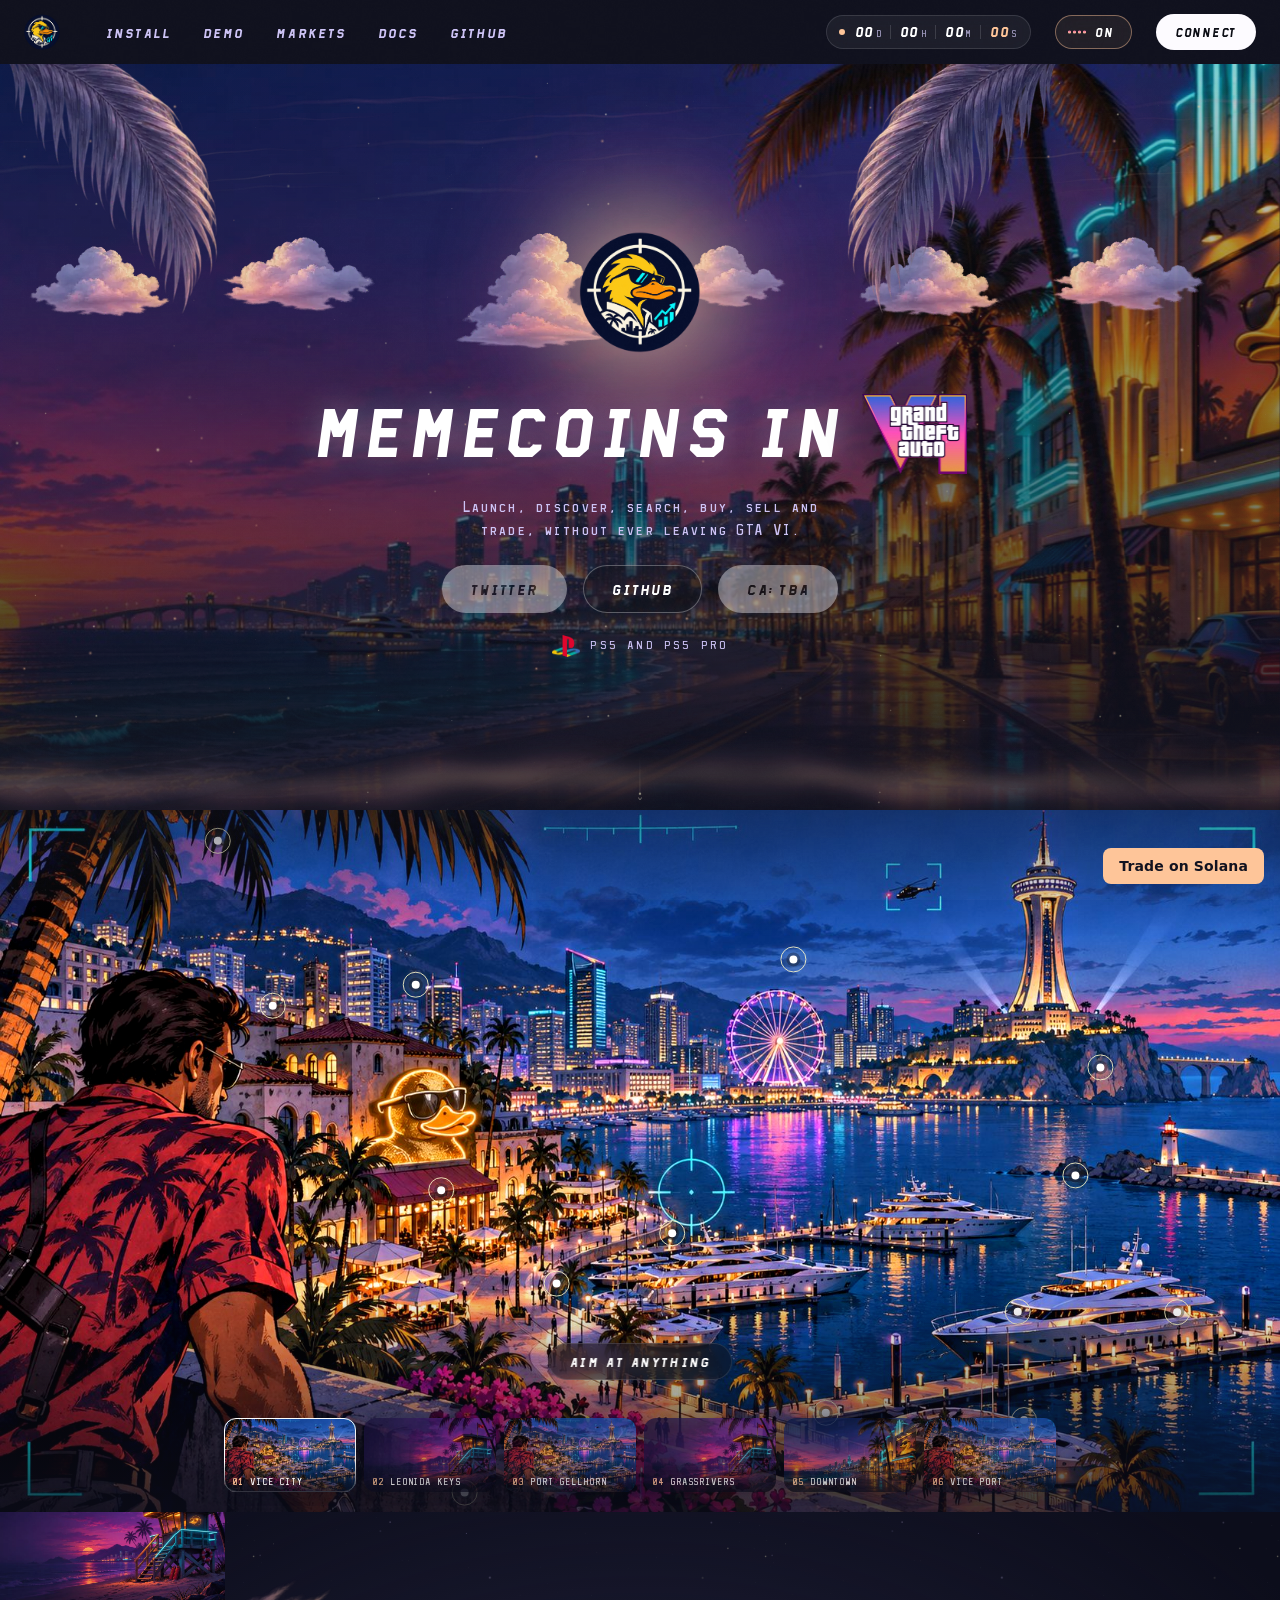
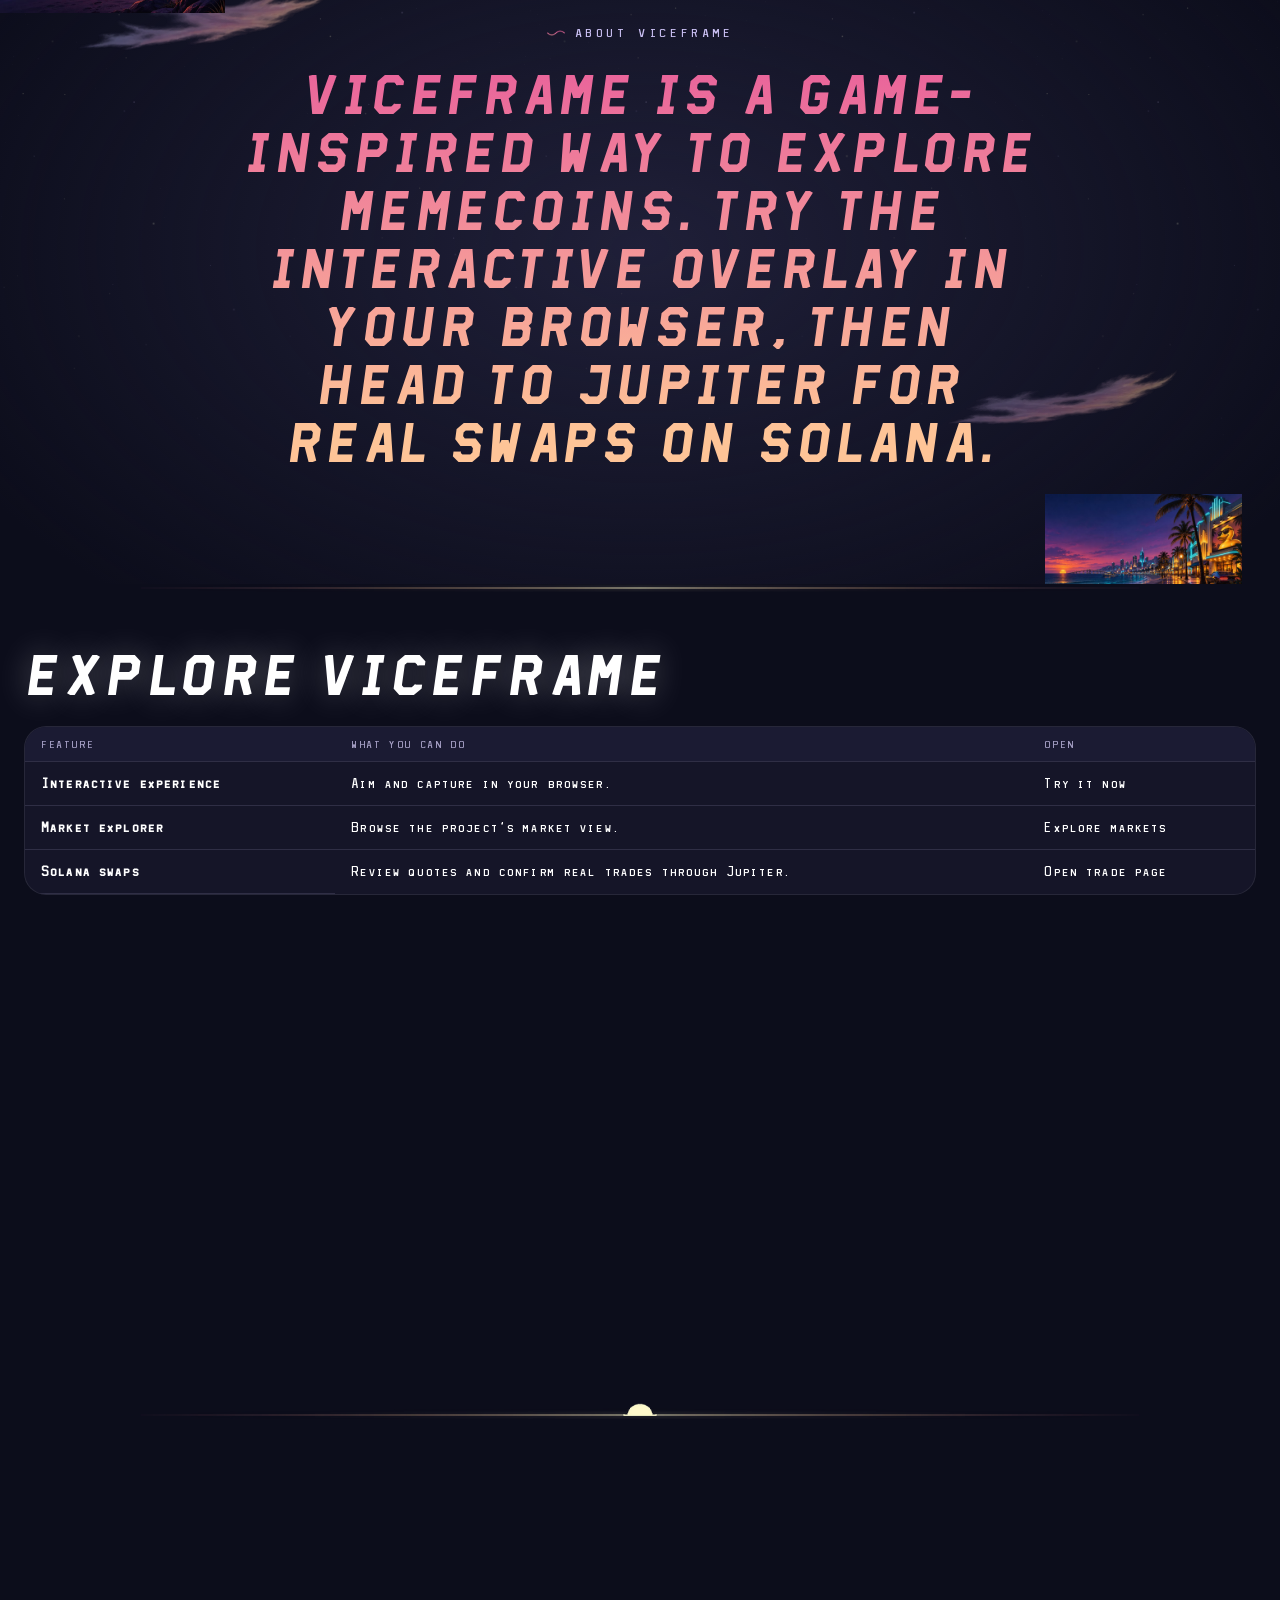
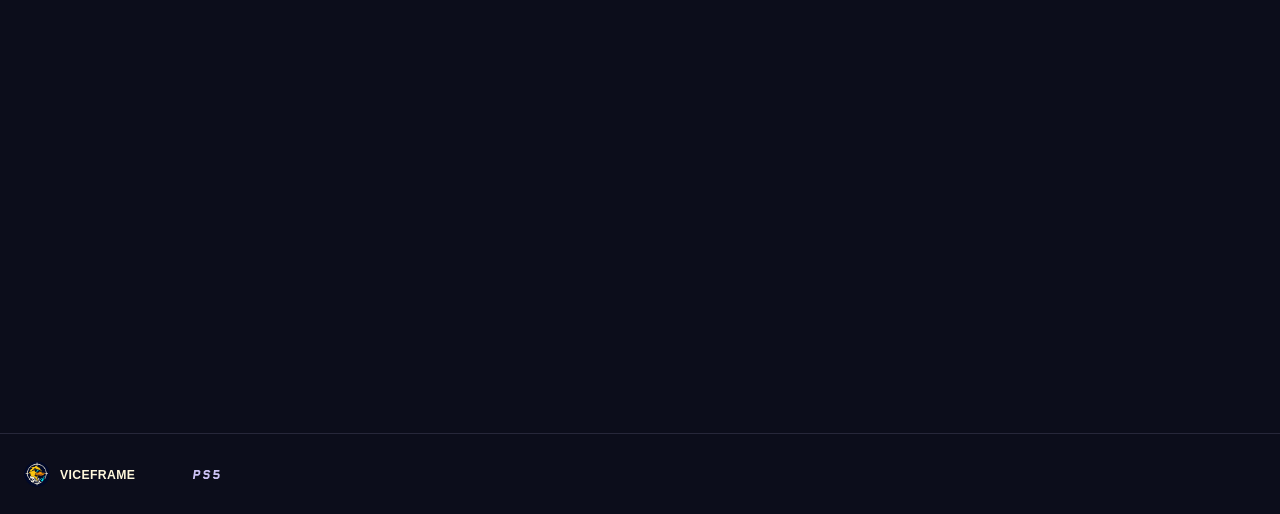
==== index.html @ cc661728 "Rename homepage feature to interactive experience" ====
<!DOCTYPE html><!--JYeI1JQPAxYSqyUXKPtal--><html lang="en"><head><meta charSet="utf-8"/><meta name="viewport" content="width=device-width, initial-scale=1"/><link rel="preload" as="image" href="./viceframe-logo.png"/><link rel="preload" as="image" imageSrcSet="./viceframe-art/avenue-960.jpg 960w, ./viceframe-art/avenue-1440.jpg 1440w, ./viceframe-art/avenue-1672.jpg 1672w" imageSizes="100vw" fetchPriority="high"/><link rel="preload" as="image" href="./viceframe-logo.png?v=2"/><link rel="preload" as="image" href="./assets/brand/gta-vi.webp"/><link rel="stylesheet" href="./_next/static/css/b32a3bf738845cd7.css?v=assets5" data-precedence="next"/><link rel="stylesheet" href="./_next/static/css/f9a9773fed847f67.css?v=assets5" data-precedence="next"/><link rel="stylesheet" href="./_next/static/css/81d1fb21fdbe2b61.css?v=assets5" data-precedence="next"/><link rel="stylesheet" href="./_next/static/css/fc2126a814834566.css?v=assets5" data-precedence="next"/><link rel="preload" as="script" fetchPriority="low" href="./_next/static/chunks/webpack-08140e8320abeac0.js"/><script src="./_next/static/chunks/4bd1b696-409494caf8c83275.js" async=""></script><script src="./_next/static/chunks/255-0e1a61bb32380720.js" async=""></script><script src="./_next/static/chunks/main-app-f810cc9959894cd9.js" async=""></script><script src="./_next/static/chunks/239-ac729ad96040ad45.js" async=""></script><script src="./_next/static/chunks/176-25a1a5572a64546d.js" async=""></script><script src="./_next/static/chunks/344-5094b537470de176.js?v=viceframe-2" async=""></script><script src="./_next/static/chunks/908-8067cca6b13584b6.js" async=""></script><script src="./_next/static/chunks/app/page-d785309f84cf7e8a.js?v=viceframe-2" async=""></script><script src="./_next/static/chunks/app/layout-2463464e4d15f149.js?v=viceframe-2" async=""></script><link rel="preload" href="./fonts/nasduck-display.woff2" as="font" type="font/woff2" crossorigin="anonymous"/><link rel="preload" href="./fonts/nasduck-mono.woff2" as="font" type="font/woff2" crossorigin="anonymous"/><meta name="theme-color" content="#0C0D1B"/><title>VICEFRAME. Memecoins in GTA VI</title><meta name="description" content="Launch, discover, search, buy, sell and trade memecoins without ever leaving GTA VI."/><meta name="application-name" content="VICEFRAME"/><link rel="manifest" href="./manifest.webmanifest"/><meta name="keywords" content="VICEFRAME,memecoins,GTA VI,Solana,PS5,Leonida,Vice City,overlay"/><meta name="robots" content="index, follow"/><link rel="canonical" href="/gta/"/><meta name="format-detection" content="telephone=no, address=no, email=no"/><meta property="og:title" content="VICEFRAME. Memecoins in GTA VI"/><meta property="og:description" content="Launch, discover, search, buy, sell and trade memecoins without ever leaving GTA VI."/><meta property="og:url" content="https://nasduck.org/"/><meta property="og:site_name" content="VICEFRAME"/><meta property="og:locale" content="en_US"/><meta property="og:image" content="https://ghostxrun.github.io/gta/viceframe-logo.png"/><meta property="og:image:width" content="1200"/><meta property="og:image:height" content="600"/><meta property="og:image:type" content="image/jpeg"/><meta property="og:image:alt" content="VICEFRAME. Memecoins in GTA 6: the duck mark and the wordmark over a city skyline across the bay at sunset"/><meta property="og:type" content="website"/><meta name="twitter:card" content="summary_large_image"/><meta name="twitter:title" content="VICEFRAME. Memecoins in GTA VI"/><meta name="twitter:description" content="Launch, discover, search, buy, sell and trade memecoins without ever leaving GTA VI."/><meta name="twitter:image" content="https://ghostxrun.github.io/gta/viceframe-logo.png"/><meta name="twitter:image:width" content="1200"/><meta name="twitter:image:height" content="600"/><meta name="twitter:image:type" content="image/jpeg"/><meta name="twitter:image:alt" content="VICEFRAME. Memecoins in GTA 6: the duck mark and the wordmark over a city skyline across the bay at sunset"/><link rel="icon" href="./viceframe-logo.png" type="image/x-icon" sizes="16x16"/><link rel="icon" href="./viceframe-logo.png" sizes="any"/><link rel="icon" href="./viceframe-logo.png" type="image/png" sizes="96x96"/><link rel="apple-touch-icon" href="./viceframe-logo.png"/><noscript><style>[data-loader]{display:none!important}</style></noscript><script src="./_next/static/chunks/polyfills-42372ed130431b0a.js" noModule=""></script><style>
.page_doors__gph58 .page_door__5nI08[data-tone="plum"] .page_doorArt__omURe{background-image:url("./viceframe-art/card-install.jpg");background-size:cover;background-position:center}
.page_doors__gph58 .page_door__5nI08[data-tone="navy"] .page_doorArt__omURe{background-image:url("./viceframe-art/card-overlay.jpg");background-size:cover;background-position:center}
.page_doors__gph58 .page_door__5nI08[data-tone="forest"] .page_doorArt__omURe{background-image:url("./viceframe-art/card-markets.jpg");background-size:cover;background-position:center}
.page_doors__gph58 .page_door__5nI08[data-tone="indigo"] .page_doorArt__omURe{background-image:url("./viceframe-art/card-docs.jpg");background-size:cover;background-position:center}
</style></head><body><div hidden=""><!--$--><!--/$--></div><div class="Loader_page__dsdg_"><a class="skip" href="index.html#main">Skip to content</a><header class="Header_root__NyHdN" data-open="false"><div class="container Header_inner__DLT3k"><a class="Header_logo____uDV" aria-label="VICEFRAME home" href="/gta/"><img alt="VICEFRAME" width="28" height="28" decoding="async" data-nimg="1" class="screen-mark" style="color:transparent" src="./viceframe-logo.png"/><span class="print-logo" aria-hidden="true"></span></a><span class="Countdown_root__Cqxu_ Countdown_chip__43_if Header_countdown__xpw0k" role="timer" aria-label="Time until 19 November 2026"><i class="Countdown_dot__lU3tY" aria-hidden="true"></i><span class="Countdown_unit__dpjVp"><b>00</b><i>d</i></span><span class="Countdown_unit__dpjVp"><b>00</b><i>h</i></span><span class="Countdown_unit__dpjVp"><b>00</b><i>m</i></span><span class="Countdown_unit__dpjVp"><b>00</b><i>s</i></span></span><button class="Header_menu__0AeTE" type="button" aria-expanded="false" aria-controls="header-panel">Menu</button><div class="Header_panel__W46Qb" id="header-panel"><nav class="Header_nav__tNWGY" aria-label="Primary"><a href="/gta/install/">Install</a><a href="/gta/demo/">Demo</a><a href="/gta/markets/">Markets</a><a href="/gta/docs/">Docs</a><a href="https://github.com/GHOSTXrun/gta" target="_blank" rel="noopener noreferrer">GitHub</a></nav><div class="Header_sound__80nA8"><button class="SoundToggle_root__4PpGr" type="button" aria-pressed="true" aria-label="Sound"><span class="SoundToggle_bars__EtgU1" aria-hidden="true"><i></i><i></i><i></i><i></i></span><span class="SoundToggle_label__hBJUl" aria-hidden="true">On</span></button></div><button class="Button_btn__WOgGk Button_primary__zsboU Button_sm__yrR9P Header_connect__j0zs7" type="button" data-magnetic="true">Connect</button></div></div></header><main id="main"><section class="page_hero__7KFOs" aria-labelledby="hero-title" data-scene="hero"><div class="Frame_root__4oRAW Frame_hero__YTkX6" aria-hidden="true"><img class="Frame_img__C3UeQ Frame_deep__Mmp5Y" data-depth="0.08" data-depth-host="parent" src="./viceframe-art/avenue-1672.jpg" srcSet="./viceframe-art/avenue-960.jpg 960w, ./viceframe-art/avenue-1440.jpg 1440w, ./viceframe-art/avenue-1672.jpg 1672w" sizes="100vw" width="2560" height="1440" alt="" loading="eager" fetchPriority="high" decoding="async" style="object-position:50% 60%"/><div class="Frame_wash__CItgz"></div><div class="Frame_veil__tHzac"></div></div><canvas class="HeroGL_canvas__3VpV6" aria-hidden="true"></canvas><div class="Atmos_sky__tWo7i" aria-hidden="true" data-deco="true"><i class="Atmos_strip__eyE6i Atmos_cirrus__AWqtI"></i><i class="Atmos_strip__eyE6i Atmos_cloudsFar__77_UT"></i><i class="Atmos_strip__eyE6i Atmos_cloudsNear__hU2fl"></i><span class="Atmos_bird__pVUCs" style="top:24%;--s:0.34;--d:46s;--w:-8s"><i></i></span><span class="Atmos_bird__pVUCs" style="top:19%;--s:0.24;--d:58s;--w:-31s"><i></i></span><span class="Atmos_bird__pVUCs" style="top:31%;--s:0.28;--d:52s;--w:-44s"><i></i></span><i class="Atmos_rise__zhHNm Atmos_dust__ty_38"></i><i class="Atmos_frond__FMoH6 Atmos_frondLeft__vp9_4"></i><i class="Atmos_frond__FMoH6 Atmos_frondRight__kkfcy"></i><i class="Atmos_strip__eyE6i Atmos_haze__lwQOi"></i></div><div class="container page_heroIn__4OIAo" data-scene-fade="true"><div class="ChromeMark_root__nffLW"><span class="ChromeMark_bloom__7bkau" aria-hidden="true" data-deco="true"></span><button class="ChromeMark_duck__gl7tj" type="button" aria-label="VICEFRAME" data-tilt="true" data-deco="true"></button><span class="ChromeMark_glint___y1Ss ChromeMark_glintA__ysmY1" aria-hidden="true"></span><span class="ChromeMark_glint___y1Ss ChromeMark_glintB__JXPHi" aria-hidden="true"></span></div><div class="page_sloganRow__qapWF"><h1 id="hero-title" class="page_slogan__FJXO_">Memecoins in <span class="sr-only">GTA VI</span></h1><img alt="" width="421" height="320" decoding="async" data-nimg="1" class="page_game__KJlRi" style="color:transparent" src="./assets/brand/gta-vi.webp"/></div><p class="page_lede__m7AMO">Launch, discover, search, buy, sell and trade, without ever leaving GTA VI.</p><div class="page_cta__i2v5_"><button type="button" class="Button_btn__WOgGk Button_primary__zsboU" disabled title="Twitter link to be announced">Twitter</button><a class="Button_btn__WOgGk Button_ghost__eb_iL Button_onArt__KnK2L" href="https://github.com/GHOSTXrun/gta" target="_blank" rel="noopener noreferrer" data-magnetic="true">GitHub</a><button type="button" class="Button_btn__WOgGk Button_primary__zsboU" disabled>CA: TBA</button></div><p class="page_platform__FGL_C"><img alt="PlayStation" loading="lazy" width="126" height="96" decoding="async" data-nimg="1" style="color:transparent" src="./assets/brand/playstation.webp"/><span>PS5 and PS5 Pro</span></p></div><span class="page_cue__RYlJz" aria-hidden="true"></span></section><div class="page_demo__WQzBe" data-clip="true"><section class="DemoStage_stage__ioQdy" data-variant="block" data-phase="idle" data-own-cursor="true" aria-label="The overlay. Aim at a target and press Enter to capture it."><div class="DemoStage_pan__w5vRd"><div class="DemoStage_world__a9wUd" style="--ar:1.7777777777777777"><img class="DemoStage_still__wdJkG" src="./viceframe-art/game-10-bayfront-1672.jpg" srcSet="./viceframe-art/game-10-bayfront-960.jpg 960w, ./viceframe-art/game-10-bayfront-1440.jpg 1440w, ./viceframe-art/game-10-bayfront-1672.jpg 1672w" sizes="(max-width: 767px) 130vw, 120vw" width="3840" height="2160" alt="A lit tower over the bay at sunset: a helicopter in the clouds, a ferris wheel, a marina, yachts on the water" loading="lazy" fetchPriority="auto" decoding="async" draggable="false"/><button type="button" data-spot="heli" class="DemoStage_spot__EWwKN  " style="left:62%;top:22%;width:9%" aria-label="Helicopter. Capture"></button><button type="button" data-spot="crown" class="DemoStage_spot__EWwKN  " style="left:17%;top:5.5%;width:8%" aria-label="Tower crown. Capture"></button><button type="button" data-spot="orb" class="DemoStage_spot__EWwKN  " style="left:21.3%;top:28.5%;width:5.2%" aria-label="Rooftop orb. Capture"></button><button type="button" data-spot="pad" class="DemoStage_spot__EWwKN  " style="left:32.5%;top:25.5%;width:5.2%" aria-label="Helipad. Capture"></button><button type="button" data-spot="window" class="DemoStage_spot__EWwKN  " style="left:34.5%;top:54%;width:7%" aria-label="Lit windows. Capture"></button><button type="button" data-spot="wheel" class="DemoStage_spot__EWwKN  " style="left:52.5%;top:60%;width:7%" aria-label="Ferris wheel. Capture"></button><button type="button" data-spot="marina" class="DemoStage_spot__EWwKN  " style="left:43.5%;top:67%;width:6%" aria-label="Marina. Capture"></button><button type="button" data-spot="skyline" class="DemoStage_spot__EWwKN  " style="left:84%;top:52%;width:9%" aria-label="Skyline. Capture"></button><button type="button" data-spot="sunset" class="DemoStage_spot__EWwKN  " style="left:86%;top:37%;width:9%" aria-label="Sunset. Capture"></button><button type="button" data-spot="boat" class="DemoStage_spot__EWwKN  " style="left:79.5%;top:71%;width:5.2%" aria-label="Speedboat. Capture"></button><button type="button" data-spot="yacht" class="DemoStage_spot__EWwKN  " style="left:92%;top:71%;width:5.6%" aria-label="Yacht. Capture"></button><button type="button" data-spot="stage" class="DemoStage_spot__EWwKN  " style="left:64.5%;top:85%;width:8%" aria-label="Amphitheatre. Capture"></button><button type="button" data-spot="vent" class="DemoStage_spot__EWwKN  " style="left:80%;top:86%;width:6.4%" aria-label="Rooftop vent. Capture"></button><button type="button" data-spot="sign" class="DemoStage_spot__EWwKN  " style="left:36.3%;top:96%;width:6%" aria-label="Tower sign. Capture"></button><div class="DemoStage_reticle__Rau3o" aria-hidden="true"></div></div></div><div class="DemoStage_hud__L6fwo"><p class="DemoStage_tag__vUn0Y"><b>Scene detected</b><span>Vice City</span></p><p class="DemoStage_hint__lWsbn">Aim at anything</p><p class="sr-only" role="status" aria-live="polite"></p><div class="DemoStage_strip__lpz4_"><div class="StillStrip_root__yRwB3" data-dragging="false" data-start="true" data-end="false" role="group" aria-label="Choose a still"><button class="StillStrip_arrow__RNacA StillStrip_prev__V2CIT" type="button" aria-label="Earlier stills" disabled=""></button><div class="StillStrip_track__gncGa" data-lenis-prevent="true"><button type="button" class="StillStrip_tile__aDXQG" data-still="bayfront" aria-pressed="true" aria-label="Vice City"><img alt="" draggable="false" loading="lazy" width="132" height="74" decoding="async" data-nimg="1" style="color:transparent" src="./viceframe-art/game-10-bayfront-420.jpg"/><span class="StillStrip_caption__ynbCU" aria-hidden="true"><i>01</i>Vice City</span></button><button type="button" class="StillStrip_tile__aDXQG" data-still="keys" aria-pressed="false" aria-label="Leonida Keys"><img alt="" draggable="false" loading="lazy" width="132" height="74" decoding="async" data-nimg="1" style="color:transparent" src="./viceframe-art/shore-420.jpg"/><span class="StillStrip_caption__ynbCU" aria-hidden="true"><i>02</i>Leonida Keys</span></button><button type="button" class="StillStrip_tile__aDXQG" data-still="port" aria-pressed="false" aria-label="Port Gellhorn"><img alt="" draggable="false" loading="lazy" width="132" height="74" decoding="async" data-nimg="1" style="color:transparent" src="./viceframe-art/game-10-bayfront-420.jpg"/><span class="StillStrip_caption__ynbCU" aria-hidden="true"><i>03</i>Port Gellhorn</span></button><button type="button" class="StillStrip_tile__aDXQG" data-still="swamp" aria-pressed="false" aria-label="Grassrivers"><img alt="" draggable="false" loading="lazy" width="132" height="74" decoding="async" data-nimg="1" style="color:transparent" src="./viceframe-art/shore-420.jpg"/><span class="StillStrip_caption__ynbCU" aria-hidden="true"><i>04</i>Grassrivers</span></button><button type="button" class="StillStrip_tile__aDXQG" data-still="downtown" aria-pressed="false" aria-label="Downtown"><img alt="" draggable="false" loading="lazy" width="132" height="74" decoding="async" data-nimg="1" style="color:transparent" src="./viceframe-art/avenue-420.jpg"/><span class="StillStrip_caption__ynbCU" aria-hidden="true"><i>05</i>Downtown</span></button><button type="button" class="StillStrip_tile__aDXQG" data-still="harbor" aria-pressed="false" aria-label="Vice Port"><img alt="" draggable="false" loading="lazy" width="132" height="74" decoding="async" data-nimg="1" style="color:transparent" src="./viceframe-art/game-10-bayfront-420.jpg"/><span class="StillStrip_caption__ynbCU" aria-hidden="true"><i>06</i>Vice Port</span></button></div><button class="StillStrip_arrow__RNacA undefined" type="button" aria-label="More stills"></button></div></div><div class="DemoStage_dock__DLdbN"></div></div></section></div><section class="below-fold page_story__mYY4J" aria-labelledby="story-title"><div class="Atmos_sky__tWo7i" aria-hidden="true" data-deco="true"><i class="Atmos_stars__hzMT_"></i><i class="Atmos_stars__hzMT_ Atmos_starsTwinkle__F17M_"></i><i class="Atmos_float__F66KZ Atmos_wispA__4p6WL"></i><i class="Atmos_float__F66KZ Atmos_wispB__GCJm0"></i><i class="Atmos_wind__XRMKS" style="top:22%;width:38%;--img:url(https://nasduck.org/&quot;./assets/v2/fx/cirrus.webp&quot;);--d:11s;--w:0s"></i><i class="Atmos_wind__XRMKS" style="top:58%;width:44%;--img:url(https://nasduck.org/&quot;./assets/v2/fx/cirrus.webp&quot;);--d:14s;--w:5s"></i><i class="Atmos_wind__XRMKS" style="top:80%;width:34%;--img:url(https://nasduck.org/&quot;./assets/v2/fx/cirrus.webp&quot;);--d:12s;--w:9s"></i><i class="Atmos_artLeft__99eQd" data-depth="0.06"></i><i class="Atmos_artRight__I95rI" data-depth="0.04"></i><i class="Atmos_firefly__xMwz4" style="left:18%;top:70%;--img:url(https://nasduck.org/&quot;./assets/v2/fx/glint-4.webp&quot;);--d:13s;--w:0s"></i><i class="Atmos_firefly__xMwz4" style="left:76%;top:30%;--img:url(https://nasduck.org/&quot;./assets/v2/fx/glint-4.webp&quot;);--d:17s;--w:-6s"></i><i class="Atmos_firefly__xMwz4" style="left:62%;top:82%;--img:url(https://nasduck.org/&quot;./assets/v2/fx/glint-4.webp&quot;);--d:15s;--w:-3s"></i><i class="Atmos_firefly__xMwz4" style="left:30%;top:24%;--img:url(https://nasduck.org/&quot;./assets/v2/fx/glint-4.webp&quot;);--d:19s;--w:-11s"></i></div><div class="container page_storyIn__LsdNe"><h2 id="story-title" data-plain="true" class="mark mark-wave page_storyHead__zUNdK">About VICEFRAME</h2><p class="sunset-text page_storyText__wiGyI" data-story="true">VICEFRAME is a game-inspired way to explore memecoins. Try the interactive overlay in your browser, then head to Jupiter for real swaps on Solana.</p></div></section><div class="Atmos_rule__FqNo1" aria-hidden="true"><img src="./assets/v2/fx/rule-1.webp" width="1400" height="11" alt="" loading="lazy" decoding="async" data-rule="true"/></div><section class="below-fold page_block__7IW92" aria-labelledby="markets-title"><div class="container"><div class="page_blockHead__B8aES"><h2 id="markets-title">Explore VICEFRAME</h2></div><div class="Market_wrap__1rHYG gfx-panel-scroll"><table class="Market_table__bTs51"><thead><tr><th scope="col" class="Market_l__QLRhl">Feature</th><th scope="col" class="Market_l__QLRhl">What you can do</th><th scope="col" class="Market_l__QLRhl">Open</th></tr></thead><tbody><tr><th scope="row" class="Market_l__QLRhl">Interactive experience</th><td class="Market_l__QLRhl">Aim and capture in your browser.</td><td class="Market_l__QLRhl"><a href="./demo/">Try it now</a></td></tr><tr><th scope="row" class="Market_l__QLRhl">Market explorer</th><td class="Market_l__QLRhl">Browse the project’s market view.</td><td class="Market_l__QLRhl"><a href="./markets/">Explore markets</a></td></tr><tr><th scope="row" class="Market_l__QLRhl">Solana swaps</th><td class="Market_l__QLRhl">Review quotes and confirm real trades through Jupiter.</td><td class="Market_l__QLRhl"><a href="./trade/">Open trade page</a></td></tr></tbody></table></div></div></section><section class="below-fold page_block__7IW92 page_doorsBlock__t_PMi" aria-label="Explore"><i class="Atmos_bokeh__q8uvh" aria-hidden="true" data-deco="true"></i><ul class="container page_doors__gph58"><li data-rise="true"><a class="page_door__5nI08" data-tone="plum" href="install/index.html"><span class="page_doorArt__omURe" aria-hidden="true"></span><span class="page_doorLabel__nvb2E">Install</span><span class="page_doorTitle__ngwDH">On your PS5</span><span class="page_doorLine__ZKWLl">Straight from the console you already own.</span><span class="page_doorCta__Sfmvs">Get it<!-- --> <span class="Icon_icon__JamjP" style="--i:url(assets/ui/10-chevron-right.svg)" aria-hidden="true"></span></span></a></li><li data-rise="true"><a class="page_door__5nI08" data-tone="navy" href="demo/index.html"><span class="page_doorArt__omURe" aria-hidden="true"></span><span class="page_doorLabel__nvb2E">Overlay</span><span class="page_doorTitle__ngwDH">Aim and capture</span><span class="page_doorLine__ZKWLl">Point at anything in Leonida and launch it.</span><span class="page_doorCta__Sfmvs">Try it<!-- --> <span class="Icon_icon__JamjP" style="--i:url(assets/ui/10-chevron-right.svg)" aria-hidden="true"></span></span></a></li><li data-rise="true"><a class="page_door__5nI08" data-tone="forest" href="markets/index.html"><span class="page_doorArt__omURe" aria-hidden="true"></span><span class="page_doorLabel__nvb2E">Markets</span><span class="page_doorTitle__ngwDH">Forty and counting</span><span class="page_doorLine__ZKWLl">Every coin players have launched, in one table.</span><span class="page_doorCta__Sfmvs">Browse<!-- --> <span class="Icon_icon__JamjP" style="--i:url(assets/ui/10-chevron-right.svg)" aria-hidden="true"></span></span></a></li><li data-rise="true"><a class="page_door__5nI08" data-tone="indigo" href="docs/index.html"><span class="page_doorArt__omURe" aria-hidden="true"></span><span class="page_doorLabel__nvb2E">Docs</span><span class="page_doorTitle__ngwDH">Build on it</span><span class="page_doorLine__ZKWLl">A stream of events and an API.</span><span class="page_doorCta__Sfmvs">Read<!-- --> <span class="Icon_icon__JamjP" style="--i:url(assets/ui/10-chevron-right.svg)" aria-hidden="true"></span></span></a></li></ul></section><div class="Atmos_rule__FqNo1" aria-hidden="true"><img src="./assets/v2/fx/rule-2.webp" width="1400" height="22" alt="" loading="lazy" decoding="async" data-rule="true"/></div><section class="below-fold page_close__dAI8o" aria-labelledby="close-title"><div class="Frame_root__4oRAW" aria-hidden="true"><img class="Frame_img__C3UeQ Frame_deep__Mmp5Y" data-depth="0.08" data-depth-host="parent" src="./viceframe-art/shore-1672.jpg" srcSet="./viceframe-art/shore-960.jpg 960w, ./viceframe-art/shore-1440.jpg 1440w, ./viceframe-art/shore-1672.jpg 1672w" sizes="100vw" width="2560" height="1440" alt="" loading="lazy" fetchPriority="auto" decoding="async" style="object-position:50% 70%"/><div class="Frame_wash__CItgz"></div><div class="Frame_veil__tHzac"></div></div><div class="Atmos_sky__tWo7i" aria-hidden="true" data-deco="true"><i class="Atmos_strip__eyE6i Atmos_cloudsFar__77_UT Atmos_high__1I5xx"></i><i class="Atmos_flock__wrez4"></i><i class="Atmos_rays__cO7lP"></i><i class="Atmos_leak__vH572"></i><i class="Atmos_strip__eyE6i Atmos_wave__8JQWQ Atmos_wave1__so9Gq"></i><i class="Atmos_strip__eyE6i Atmos_wave__8JQWQ Atmos_wave2__182BR"></i><i class="Atmos_strip__eyE6i Atmos_wave__8JQWQ Atmos_wave3__1YPpm"></i></div><div class="container page_closeIn__6PuJd"><p class="eyebrow mark mark-sun">19 November 2026</p><h2 id="close-title">The terminal opens</h2><span class="Countdown_root__Cqxu_ Countdown_big__spbO0" role="timer" aria-label="Time until 19 November 2026"><span class="Countdown_unit__dpjVp"><b>00</b><i>Days</i></span><span class="Countdown_unit__dpjVp"><b>00</b><i>Hours</i></span><span class="Countdown_unit__dpjVp"><b>00</b><i>Min</i></span><span class="Countdown_unit__dpjVp"><b>00</b><i>Sec</i></span></span><div class="page_cta__i2v5_"><a class="Button_btn__WOgGk Button_primary__zsboU" href="https://github.com/bobblockhain/nasduck-opensource" target="_blank" rel="noopener noreferrer" data-magnetic="true">Install on PS5</a><a class="Button_btn__WOgGk Button_ghost__eb_iL Button_onArt__KnK2L" data-magnetic="true" href="demo/index.html">Try the overlay</a></div></div></section><div class="Atmos_petals__HSEf1" aria-hidden="true" data-deco="true"><i style="left:6%;width:22px;height:22px;--img:url(https://nasduck.org/&quot;./assets/v2/fx/dust.webp&quot;);--d:26s;--w:-3s;--sway:9vw"></i><i style="left:19%;width:18px;height:18px;--img:url(https://nasduck.org/&quot;./assets/v2/fx/dust.webp&quot;);--d:34s;--w:-19s;--sway:-6vw"></i><i style="left:33%;width:16px;height:16px;--img:url(https://nasduck.org/&quot;./assets/v2/fx/dust.webp&quot;);--d:29s;--w:-11s;--sway:12vw"></i><i style="left:52%;width:24px;height:24px;--img:url(https://nasduck.org/&quot;./assets/v2/fx/dust.webp&quot;);--d:31s;--w:-24s;--sway:-8vw"></i><i style="left:68%;width:15px;height:15px;--img:url(https://nasduck.org/&quot;./assets/v2/fx/dust.webp&quot;);--d:37s;--w:-7s;--sway:7vw"></i><i style="left:81%;width:20px;height:20px;--img:url(https://nasduck.org/&quot;./assets/v2/fx/dust.webp&quot;);--d:28s;--w:-15s;--sway:-11vw"></i><i style="left:93%;width:17px;height:17px;--img:url(https://nasduck.org/&quot;./assets/v2/fx/dust.webp&quot;);--d:33s;--w:-28s;--sway:-5vw"></i></div><!--$--><!--/$--></main><footer class="Footer_root__67FAy"><div class="container Footer_inner__vtL_T"><a class="Footer_brand__0rdww" aria-label="VICEFRAME home" href="/gta/"><img alt="VICEFRAME" loading="lazy" width="26" height="26" decoding="async" data-nimg="1" style="color:transparent" src="./viceframe-logo.png"/><img alt="" loading="lazy" width="108" height="18" decoding="async" data-nimg="1" class="Footer_wordmark__BU8GA" style="color:transparent" src="./viceframe-wordmark.svg"/></a><nav class="Footer_links__cFiYr" aria-label="More"><a href="ps5/index.html">PS5</a></nav></div></footer><div class="Effects_progress__TQAcM" aria-hidden="true"></div><div class="Effects_flare__AmwOz" aria-hidden="true"></div><div class="Effects_cursor__OzAyl" aria-hidden="true"></div></div><div class="Loader_root__wuRCq" data-loader="true" data-phase="running" role="status" aria-live="polite" aria-hidden="false" style="--floor:1200ms"><span class="sr-only">Loading</span><div class="Loader_stage__BRGLH"><img alt="" width="150" height="150" decoding="async" data-nimg="1" class="Loader_duck__el8zU" style="color:transparent" src="./viceframe-logo.png?v=2"/></div><img alt="" aria-hidden="true" loading="lazy" width="120" height="20" decoding="async" data-nimg="1" class="Loader_wordmark__6u_rJ" style="color:transparent" src="./viceframe-wordmark.svg"/></div><script src="./_next/static/chunks/webpack-08140e8320abeac0.js" id="_R_" async=""></script><script>(self.__next_f=self.__next_f||[]).push([0])</script><script>self.__next_f.push([1,"1:\"$Sreact.fragment\"\n2:I[11457,[\"239\",\"static/chunks/239-ac729ad96040ad45.js?dpl=dpl_CNN5U6Zg6uqFDcREXkoUifTvRxAW\",\"176\",\"static/chunks/176-25a1a5572a64546d.js?dpl=dpl_CNN5U6Zg6uqFDcREXkoUifTvRxAW\",\"344\",\"static/chunks/344-5094b537470de176.js?dpl=dpl_CNN5U6Zg6uqFDcREXkoUifTvRxAW\",\"908\",\"static/chunks/908-8067cca6b13584b6.js?dpl=dpl_CNN5U6Zg6uqFDcREXkoUifTvRxAW\",\"974\",\"static/chunks/app/page-d785309f84cf7e8a.js?dpl=dpl_CNN5U6Zg6uqFDcREXkoUifTvRxAW\"],\"LoaderProvider\"]\n3:I[99534,[\"239\",\"static/chunks/239-ac729ad96040ad45.js?dpl=dpl_CNN5U6Zg6uqFDcREXkoUifTvRxAW\",\"176\",\"static/chunks/176-25a1a5572a64546d.js?dpl=dpl_CNN5U6Zg6uqFDcREXkoUifTvRxAW\",\"344\",\"static/chunks/344-5094b537470de176.js?dpl=dpl_CNN5U6Zg6uqFDcREXkoUifTvRxAW\",\"177\",\"static/chunks/app/layout-2463464e4d15f149.js?dpl=dpl_CNN5U6Zg6uqFDcREXkoUifTvRxAW\"],\"Header\"]\n4:I[9766,[],\"\"]\n5:I[98924,[],\"\"]\n6:I[11457,[\"239\",\"static/chunks/239-ac729ad96040ad45.js?dpl=dpl_CNN5U6Zg6uqFDcREXkoUifTvRxAW\",\"176\",\"static/chunks/176-25a1a5572a64546d.js?dpl=dpl_CNN5U6Zg6uqFDcREXkoUifTvRxAW\",\"344\",\"static/chunks/344-5094b537470de176.js?dpl=dpl_CNN5U6Zg6uqFDcREXkoUifTvRxAW\",\"908\",\"static/chunks/908-8067cca6b13584b6.js?dpl=dpl_CNN5U6Zg6uqFDcREXkoUifTvRxAW\",\"974\",\"static/chunks/app/page-d785309f84cf7e8a.js?dpl=dpl_CNN5U6Zg6uqFDcREXkoUifTvRxAW\"],\"RouteLink\"]\n7:I[81356,[\"239\",\"static/chunks/239-ac729ad96040ad45.js?dpl=dpl_CNN5U6Zg6uqFDcREXkoUifTvRxAW\",\"176\",\"static/chunks/176-25a1a5572a64546d.js?dpl=dpl_CNN5U6Zg6uqFDcREXkoUifTvRxAW\",\"344\",\"static/chunks/344-5094b537470de176.js?dpl=dpl_CNN5U6Zg6uqFDcREXkoUifTvRxAW\",\"908\",\"static/chunks/908-8067cca6b13584b6.js?dpl=dpl_CNN5U6Zg6uqFDcREXkoUifTvRxAW\",\"974\",\"static/chunks/app/page-d785309f84cf7e8a.js?dpl=dpl_CNN5U6Zg6uqFDcREXkoUifTvRxAW\"],\"Image\"]\n8:I[44395,[\"239\",\"static/chunks/239-ac729ad96040ad45.js?dpl=dpl_CNN5U6Zg6uqFDcREXkoUifTvRxAW\",\"176\",\"static/chunks/176-25a1a5572a64546d.js?dpl=dpl_CNN5U6Zg6uqFDcREXkoUifTvRxAW\",\"344\",\"static/chunks/344-5094b537470de176.js?dpl=dpl_CNN5U6Zg6uqFDcREXkoUifTvRxAW\",\"177\",\"static/chunks/app/layout-24634"])</script><script>self.__next_f.push([1,"64e4d15f149.js?dpl=dpl_CNN5U6Zg6uqFDcREXkoUifTvRxAW\"],\"Effects\"]\n19:I[57150,[],\"\"]\n:HL[\"./_next/static/css/b32a3bf738845cd7.css?v=assets5?dpl=dpl_CNN5U6Zg6uqFDcREXkoUifTvRxAW\",\"style\"]\n:HL[\"./_next/static/css/f9a9773fed847f67.css?v=assets5?dpl=dpl_CNN5U6Zg6uqFDcREXkoUifTvRxAW\",\"style\"]\n:HL[\"./_next/static/css/81d1fb21fdbe2b61.css?v=assets5?dpl=dpl_CNN5U6Zg6uqFDcREXkoUifTvRxAW\",\"style\"]\n:HL[\"./_next/static/css/fc2126a814834566.css?v=assets5?dpl=dpl_CNN5U6Zg6uqFDcREXkoUifTvRxAW\",\"style\"]\n"])</script><script>self.__next_f.push([1,"0:{\"P\":null,\"b\":\"JYeI1JQPAxYSqyUXKPtal\",\"p\":\"\",\"c\":[\"\",\"\"],\"i\":false,\"f\":[[[\"\",{\"children\":[\"__PAGE__\",{}]},\"$undefined\",\"$undefined\",true],[\"\",[\"$\",\"$1\",\"c\",{\"children\":[[[\"$\",\"link\",\"0\",{\"rel\":\"stylesheet\",\"href\":\"./_next/static/css/b32a3bf738845cd7.css?v=assets5?dpl=dpl_CNN5U6Zg6uqFDcREXkoUifTvRxAW\",\"precedence\":\"next\",\"crossOrigin\":\"$undefined\",\"nonce\":\"$undefined\"}],[\"$\",\"link\",\"1\",{\"rel\":\"stylesheet\",\"href\":\"./_next/static/css/f9a9773fed847f67.css?v=assets5?dpl=dpl_CNN5U6Zg6uqFDcREXkoUifTvRxAW\",\"precedence\":\"next\",\"crossOrigin\":\"$undefined\",\"nonce\":\"$undefined\"}],[\"$\",\"link\",\"2\",{\"rel\":\"stylesheet\",\"href\":\"./_next/static/css/81d1fb21fdbe2b61.css?v=assets5?dpl=dpl_CNN5U6Zg6uqFDcREXkoUifTvRxAW\",\"precedence\":\"next\",\"crossOrigin\":\"$undefined\",\"nonce\":\"$undefined\"}]],[\"$\",\"html\",null,{\"lang\":\"en\",\"children\":[[\"$\",\"head\",null,{\"children\":[[\"$\",\"link\",null,{\"rel\":\"preload\",\"href\":\"./fonts/nasduck-display.woff2\",\"as\":\"font\",\"type\":\"font/woff2\",\"crossOrigin\":\"anonymous\"}],[\"$\",\"link\",null,{\"rel\":\"preload\",\"href\":\"./fonts/nasduck-mono.woff2\",\"as\":\"font\",\"type\":\"font/woff2\",\"crossOrigin\":\"anonymous\"}],[\"$\",\"noscript\",null,{\"children\":[\"$\",\"style\",null,{\"children\":\"[data-loader]{display:none!important}\"}]}]]}],[\"$\",\"body\",null,{\"children\":[\"$\",\"$L2\",null,{\"children\":[[\"$\",\"a\",null,{\"className\":\"skip\",\"href\":\"#main\",\"children\":\"Skip to content\"}],[\"$\",\"$L3\",null,{}],[\"$\",\"main\",null,{\"id\":\"main\",\"children\":[\"$\",\"$L4\",null,{\"parallelRouterKey\":\"children\",\"error\":\"$undefined\",\"errorStyles\":\"$undefined\",\"errorScripts\":\"$undefined\",\"template\":[\"$\",\"$L5\",null,{}],\"templateStyles\":\"$undefined\",\"templateScripts\":\"$undefined\",\"notFound\":[[\"$\",\"section\",null,{\"className\":\"not-found_root__xij08\",\"aria-labelledby\":\"nf-title\",\"children\":[[\"$\",\"div\",null,{\"className\":\"Atmos_sky__tWo7i\",\"aria-hidden\":\"true\",\"data-deco\":true,\"children\":[null,[\"$\",\"i\",null,{\"className\":\"Atmos_strip__eyE6i Atmos_cloudsFar__77_UT Atmos_high__1I5xx\"}],[\"$\",\"i\",null,{\"className\":\"Atmos_rise__zhHNm Atmos_dust__ty_38\"}]]}],[\"$\",\"div\",null,{\"className\":\"container not-found_layout__DF6cZ\",\"children\":[[\"$\",\"div\",null,{\"className\":\"not-found_inner__oPGqn\",\"children\":[[\"$\",\"p\",null,{\"className\":\"eyebrow\",\"children\":\"Error 404\"}],[\"$\",\"h1\",null,{\"id\":\"nf-title\",\"children\":\"Lost in Leonida\"}],[\"$\",\"$L6\",null,{\"className\":\"Button_btn__WOgGk Button_primary__zsboU\",\"href\":\"/\",\"data-magnetic\":true,\"children\":\"Back to the terminal\"}]]}],[\"$\",\"div\",null,{\"className\":\"not-found_duck__lvN_o\",\"children\":[[\"$\",\"span\",null,{\"className\":\"not-found_ripple__AEDfs\",\"aria-hidden\":\"true\"}],[\"$\",\"$L7\",null,{\"className\":\"not-found_sticker__CusaA\",\"src\":\"./viceframe-logo.png\",\"width\":320,\"height\":320,\"alt\":\"\",\"priority\":true}]]}]]}],[\"$\",\"span\",null,{\"className\":\"not-found_prints__mZr2H\",\"aria-hidden\":\"true\"}],[\"$\",\"div\",null,{\"className\":\"Atmos_petals__HSEf1\",\"aria-hidden\":\"true\",\"data-deco\":true,\"children\":[[\"$\",\"i\",\"1\",{\"style\":{\"left\":\"6%\",\"width\":\"22px\",\"height\":\"22px\",\"--img\":\"url(\\\"./assets/v2/fx/dust.webp\\\")\",\"--d\":\"26s\",\"--w\":\"-3s\",\"--sway\":\"9vw\"}}],[\"$\",\"i\",\"11\",{\"style\":{\"left\":\"19%\",\"width\":\"18px\",\"height\":\"18px\",\"--img\":\"url(\\\"./assets/v2/fx/dust.webp\\\")\",\"--d\":\"34s\",\"--w\":\"-19s\",\"--sway\":\"-6vw\"}}],[\"$\",\"i\",\"14\",{\"style\":{\"left\":\"33%\",\"width\":\"16px\",\"height\":\"16px\",\"--img\":\"url(\\\"./assets/v2/fx/dust.webp\\\")\",\"--d\":\"29s\",\"--w\":\"-11s\",\"--sway\":\"12vw\"}}],[\"$\",\"i\",\"6\",{\"style\":{\"left\":\"52%\",\"width\":\"24px\",\"height\":\"24px\",\"--img\":\"url(\\\"./assets/v2/fx/dust.webp\\\")\",\"--d\":\"31s\",\"--w\":\"-24s\",\"--sway\":\"-8vw\"}}],[\"$\",\"i\",\"9\",{\"style\":{\"left\":\"68%\",\"width\":\"15px\",\"height\":\"15px\",\"--img\":\"url(\\\"./assets/v2/fx/dust.webp\\\")\",\"--d\":\"37s\",\"--w\":\"-7s\",\"--sway\":\"7vw\"}}],[\"$\",\"i\",\"3\",{\"style\":{\"left\":\"81%\",\"width\":\"20px\",\"height\":\"20px\",\"--img\":\"url(\\\"./assets/v2/fx/dust.webp\\\")\",\"--d\":\"28s\",\"--w\":\"-15s\",\"--sway\":\"-11vw\"}}],[\"$\",\"i\",\"16\",{\"style\":{\"left\":\"93%\",\"width\":\"17px\",\"height\":\"17px\",\"--img\":\"url(\\\"./assets/v2/fx/dust.webp\\\")\",\"--d\":\"33s\",\"--w\":\"-28s\",\"--sway\":\"-5vw\"}}]]}]]}],[]],\"forbidden\":\"$undefined\",\"unauthorized\":\"$undefined\"}]}],[\"$\",\"footer\",null,{\"className\":\"Footer_root__67FAy\",\"children\":[\"$\",\"div\",null,{\"className\":\"container Footer_inner__vtL_T\",\"children\":[[\"$\",\"$L6\",null,{\"className\":\"Footer_brand__0rdww\",\"href\":\"/\",\"aria-label\":\"VICEFRAME home\",\"children\":[[\"$\",\"$L7\",null,{\"src\":\"./viceframe-logo.png\",\"width\":26,\"height\":26,\"alt\":\"VICEFRAME\"}],[\"$\",\"$L7\",null,{\"className\":\"Footer_wordmark__BU8GA\",\"src\":\"./viceframe-wordmark.svg\",\"width\":108,\"height\":18,\"alt\":\"\"}]]}],[\"$\",\"nav\",null,{\"className\":\"Footer_links__cFiYr\",\"aria-label\":\"More\",\"children\":[[\"$\",\"$L6\",\"/ps5/\",{\"href\":\"/gta/ps5/\",\"children\":\"PS5\"}]]}]]}]}],[\"$\",\"$L8\",null,{}]]}]}]]}]]}],{\"children\":[\"__PAGE__\",[\"$\",\"$1\",\"c\",{\"children\":[[[\"$\",\"section\",null,{\"className\":\"page_hero__7KFOs\",\"aria-labelledby\":\"hero-title\",\"data-scene\":\"hero\",\"children\":[[\"$\",\"div\",null,{\"className\":\"Frame_root__4oRAW Frame_hero__YTkX6\",\"aria-hidden\":\"true\",\"children\":[[\"$\",\"img\",null,{\"className\":\"Frame_img__C3UeQ Frame_deep__Mmp5Y\",\"data-depth\":\"0.08\",\"data-depth-host\":\"parent\",\"src\":\"./viceframe-art/avenue-1672.jpg\",\"srcSet\":\"./viceframe-art/avenue-960.jpg 960w, ./viceframe-art/avenue-1440.jpg 1440w, ./viceframe-art/avenue-1672.jpg 1672w\",\"sizes\":\"100vw\",\"width\":2560,\"height\":1440,\"alt\":\"\",\"loading\":\"eager\",\"fetchPriority\":\"high\",\"decoding\":\"async\",\"style\":{\"objectPosition\":\"50% 60%\"}}],\"$L9\"]}],\"$La\",\"$Lb\",\"$Lc\",\"$Ld\"]}],\"$Le\",\"$Lf\",\"$L10\",\"$L11\",\"$L12\",\"$L13\",\"$L14\",\"$L15\"],[\"$L16\"],\"$L17\"]}],{},null,false]},null,false],\"$L18\",false]],\"m\":\"$undefined\",\"G\":[\"$19\",[]],\"s\":false,\"S\":true}\n"])</script><script>self.__next_f.push([1,"1a:I[471,[\"239\",\"static/chunks/239-ac729ad96040ad45.js?dpl=dpl_CNN5U6Zg6uqFDcREXkoUifTvRxAW\",\"176\",\"static/chunks/176-25a1a5572a64546d.js?dpl=dpl_CNN5U6Zg6uqFDcREXkoUifTvRxAW\",\"344\",\"static/chunks/344-5094b537470de176.js?dpl=dpl_CNN5U6Zg6uqFDcREXkoUifTvRxAW\",\"908\",\"static/chunks/908-8067cca6b13584b6.js?dpl=dpl_CNN5U6Zg6uqFDcREXkoUifTvRxAW\",\"974\",\"static/chunks/app/page-d785309f84cf7e8a.js?dpl=dpl_CNN5U6Zg6uqFDcREXkoUifTvRxAW\"],\"HeroGL\"]\n1b:I[67615,[\"239\",\"static/chunks/239-ac729ad96040ad45.js?dpl=dpl_CNN5U6Zg6uqFDcREXkoUifTvRxAW\",\"176\",\"static/chunks/176-25a1a5572a64546d.js?dpl=dpl_CNN5U6Zg6uqFDcREXkoUifTvRxAW\",\"344\",\"static/chunks/344-5094b537470de176.js?dpl=dpl_CNN5U6Zg6uqFDcREXkoUifTvRxAW\",\"908\",\"static/chunks/908-8067cca6b13584b6.js?dpl=dpl_CNN5U6Zg6uqFDcREXkoUifTvRxAW\",\"974\",\"static/chunks/app/page-d785309f84cf7e8a.js?dpl=dpl_CNN5U6Zg6uqFDcREXkoUifTvRxAW\"],\"ChromeMark\"]\n1c:I[54908,[\"239\",\"static/chunks/239-ac729ad96040ad45.js?dpl=dpl_CNN5U6Zg6uqFDcREXkoUifTvRxAW\",\"176\",\"static/chunks/176-25a1a5572a64546d.js?dpl=dpl_CNN5U6Zg6uqFDcREXkoUifTvRxAW\",\"344\",\"static/chunks/344-5094b537470de176.js?dpl=dpl_CNN5U6Zg6uqFDcREXkoUifTvRxAW\",\"908\",\"static/chunks/908-8067cca6b13584b6.js?dpl=dpl_CNN5U6Zg6uqFDcREXkoUifTvRxAW\",\"974\",\"static/chunks/app/page-d785309f84cf7e8a.js?dpl=dpl_CNN5U6Zg6uqFDcREXkoUifTvRxAW\"],\"DemoStage\"]\n1d:I[26676,[\"239\",\"static/chunks/239-ac729ad96040ad45.js?dpl=dpl_CNN5U6Zg6uqFDcREXkoUifTvRxAW\",\"176\",\"static/chunks/176-25a1a5572a64546d.js?dpl=dpl_CNN5U6Zg6uqFDcREXkoUifTvRxAW\",\"344\",\"static/chunks/344-5094b537470de176.js?dpl=dpl_CNN5U6Zg6uqFDcREXkoUifTvRxAW\",\"908\",\"static/chunks/908-8067cca6b13584b6.js?dpl=dpl_CNN5U6Zg6uqFDcREXkoUifTvRxAW\",\"974\",\"static/chunks/app/page-d785309f84cf7e8a.js?dpl=dpl_CNN5U6Zg6uqFDcREXkoUifTvRxAW\"],\"MarketGate\"]\n25:I[41919,[\"239\",\"static/chunks/239-ac729ad96040ad45.js?dpl=dpl_CNN5U6Zg6uqFDcREXkoUifTvRxAW\",\"176\",\"static/chunks/176-25a1a5572a64546d.js?dpl=dpl_CNN5U6Zg6uqFDcREXkoUifTvRxAW\",\"344\",\"static/chunks/344-5094b537470de176.js?dpl=dpl_CNN5U6Zg6uqFDcREXkoUifTvRxAW\",\"908\","])</script><script>self.__next_f.push([1,"\"static/chunks/908-8067cca6b13584b6.js?dpl=dpl_CNN5U6Zg6uqFDcREXkoUifTvRxAW\",\"974\",\"static/chunks/app/page-d785309f84cf7e8a.js?dpl=dpl_CNN5U6Zg6uqFDcREXkoUifTvRxAW\"],\"Countdown\"]\n26:I[24431,[],\"OutletBoundary\"]\n28:I[15278,[],\"AsyncMetadataOutlet\"]\n2a:I[24431,[],\"ViewportBoundary\"]\n2c:I[24431,[],\"MetadataBoundary\"]\n2d:\"$Sreact.suspense\"\n9:[[\"$\",\"div\",null,{\"className\":\"Frame_wash__CItgz\"}],[\"$\",\"div\",null,{\"className\":\"Frame_veil__tHzac\"}]]\na:[\"$\",\"$L1a\",null,{\"still\":\"avenue\",\"horizon\":0.26}]\n"])</script><script>self.__next_f.push([1,"b:[\"$\",\"div\",null,{\"className\":\"Atmos_sky__tWo7i\",\"aria-hidden\":\"true\",\"data-deco\":true,\"children\":[[\"$\",\"i\",null,{\"className\":\"Atmos_strip__eyE6i Atmos_cirrus__AWqtI\"}],[\"$\",\"i\",null,{\"className\":\"Atmos_strip__eyE6i Atmos_cloudsFar__77_UT\"}],[\"$\",\"i\",null,{\"className\":\"Atmos_strip__eyE6i Atmos_cloudsNear__hU2fl\"}],[\"$\",\"span\",null,{\"className\":\"Atmos_bird__pVUCs\",\"style\":{\"top\":\"24%\",\"--s\":0.34,\"--d\":\"46s\",\"--w\":\"-8s\"},\"children\":[\"$\",\"i\",null,{}]}],[\"$\",\"span\",null,{\"className\":\"Atmos_bird__pVUCs\",\"style\":{\"top\":\"19%\",\"--s\":0.24,\"--d\":\"58s\",\"--w\":\"-31s\"},\"children\":[\"$\",\"i\",null,{}]}],[\"$\",\"span\",null,{\"className\":\"Atmos_bird__pVUCs\",\"style\":{\"top\":\"31%\",\"--s\":0.28,\"--d\":\"52s\",\"--w\":\"-44s\"},\"children\":[\"$\",\"i\",null,{}]}],[\"$\",\"i\",null,{\"className\":\"Atmos_rise__zhHNm Atmos_dust__ty_38\"}],[\"$\",\"i\",null,{\"className\":\"Atmos_frond__FMoH6 Atmos_frondLeft__vp9_4\"}],[\"$\",\"i\",null,{\"className\":\"Atmos_frond__FMoH6 Atmos_frondRight__kkfcy\"}],[\"$\",\"i\",null,{\"className\":\"Atmos_strip__eyE6i Atmos_haze__lwQOi\"}]]}]\n"])</script><script>self.__next_f.push([1,"c:[\"$\",\"div\",null,{\"className\":\"container page_heroIn__4OIAo\",\"data-scene-fade\":true,\"children\":[[\"$\",\"$L1b\",null,{}],[\"$\",\"div\",null,{\"className\":\"page_sloganRow__qapWF\",\"children\":[[\"$\",\"h1\",null,{\"id\":\"hero-title\",\"className\":\"page_slogan__FJXO_\",\"children\":[\"Memecoins in \",[\"$\",\"span\",null,{\"className\":\"sr-only\",\"children\":\"GTA VI\"}]]}],[\"$\",\"$L7\",null,{\"className\":\"page_game__KJlRi\",\"src\":\"./assets/brand/gta-vi.webp\",\"width\":421,\"height\":320,\"alt\":\"\",\"priority\":true}]]}],[\"$\",\"p\",null,{\"className\":\"page_lede__m7AMO\",\"children\":\"Launch, discover, search, buy, sell and trade, without ever leaving GTA VI.\"}],[\"$\",\"div\",null,{\"className\":\"page_cta__i2v5_\",\"children\":[[\"$\",\"button\",null,{\"type\":\"button\",\"className\":\"Button_btn__WOgGk Button_primary__zsboU\",\"disabled\":true,\"title\":\"Twitter link to be announced\",\"children\":\"Twitter\"}],[\"$\",\"a\",null,{\"className\":\"Button_btn__WOgGk Button_ghost__eb_iL Button_onArt__KnK2L\",\"href\":\"https://github.com/GHOSTXrun/gta\",\"target\":\"_blank\",\"rel\":\"noopener noreferrer\",\"data-magnetic\":true,\"children\":\"GitHub\"}],[\"$\",\"button\",null,{\"type\":\"button\",\"className\":\"Button_btn__WOgGk Button_primary__zsboU\",\"disabled\":true,\"children\":\"CA: TBA\"}]]}],[\"$\",\"p\",null,{\"className\":\"page_platform__FGL_C\",\"children\":[[\"$\",\"$L7\",null,{\"src\":\"./assets/brand/playstation.webp\",\"width\":126,\"height\":96,\"alt\":\"PlayStation\"}],[\"$\",\"span\",null,{\"children\":\"PS5 and PS5 Pro\"}]]}]]}]\n"])</script><script>self.__next_f.push([1,"d:[\"$\",\"span\",null,{\"className\":\"page_cue__RYlJz\",\"aria-hidden\":\"true\"}]\ne:[\"$\",\"div\",null,{\"className\":\"page_demo__WQzBe\",\"data-clip\":true,\"children\":[\"$\",\"$L1c\",null,{\"variant\":\"block\"}]}]\n"])</script><script>self.__next_f.push([1,"f:[\"$\",\"section\",null,{\"className\":\"below-fold page_story__mYY4J\",\"aria-labelledby\":\"story-title\",\"children\":[[\"$\",\"div\",null,{\"className\":\"Atmos_sky__tWo7i\",\"aria-hidden\":\"true\",\"data-deco\":true,\"children\":[[\"$\",\"i\",null,{\"className\":\"Atmos_stars__hzMT_\"}],[\"$\",\"i\",null,{\"className\":\"Atmos_stars__hzMT_ Atmos_starsTwinkle__F17M_\"}],[\"$\",\"i\",null,{\"className\":\"Atmos_float__F66KZ Atmos_wispA__4p6WL\"}],[\"$\",\"i\",null,{\"className\":\"Atmos_float__F66KZ Atmos_wispB__GCJm0\"}],[\"$\",\"i\",null,{\"className\":\"Atmos_wind__XRMKS\",\"style\":{\"top\":\"22%\",\"width\":\"38%\",\"--img\":\"url(\\\"./assets/v2/fx/cirrus.webp\\\")\",\"--d\":\"11s\",\"--w\":\"0s\"}}],[\"$\",\"i\",null,{\"className\":\"Atmos_wind__XRMKS\",\"style\":{\"top\":\"58%\",\"width\":\"44%\",\"--img\":\"url(\\\"./assets/v2/fx/cirrus.webp\\\")\",\"--d\":\"14s\",\"--w\":\"5s\"}}],[\"$\",\"i\",null,{\"className\":\"Atmos_wind__XRMKS\",\"style\":{\"top\":\"80%\",\"width\":\"34%\",\"--img\":\"url(\\\"./assets/v2/fx/cirrus.webp\\\")\",\"--d\":\"12s\",\"--w\":\"9s\"}}],[\"$\",\"i\",null,{\"className\":\"Atmos_artLeft__99eQd\",\"data-depth\":\"0.06\"}],[\"$\",\"i\",null,{\"className\":\"Atmos_artRight__I95rI\",\"data-depth\":\"0.04\"}],[\"$\",\"i\",null,{\"className\":\"Atmos_firefly__xMwz4\",\"style\":{\"left\":\"18%\",\"top\":\"70%\",\"--img\":\"url(\\\"./assets/v2/fx/glint-4.webp\\\")\",\"--d\":\"13s\",\"--w\":\"0s\"}}],[\"$\",\"i\",null,{\"className\":\"Atmos_firefly__xMwz4\",\"style\":{\"left\":\"76%\",\"top\":\"30%\",\"--img\":\"url(\\\"./assets/v2/fx/glint-4.webp\\\")\",\"--d\":\"17s\",\"--w\":\"-6s\"}}],[\"$\",\"i\",null,{\"className\":\"Atmos_firefly__xMwz4\",\"style\":{\"left\":\"62%\",\"top\":\"82%\",\"--img\":\"url(\\\"./assets/v2/fx/glint-4.webp\\\")\",\"--d\":\"15s\",\"--w\":\"-3s\"}}],[\"$\",\"i\",null,{\"className\":\"Atmos_firefly__xMwz4\",\"style\":{\"left\":\"30%\",\"top\":\"24%\",\"--img\":\"url(\\\"./assets/v2/fx/glint-4.webp\\\")\",\"--d\":\"19s\",\"--w\":\"-11s\"}}]]}],[\"$\",\"div\",null,{\"className\":\"container page_storyIn__LsdNe\",\"children\":[[\"$\",\"h2\",null,{\"id\":\"story-title\",\"data-plain\":true,\"className\":\"mark mark-wave page_storyHead__zUNdK\",\"children\":\"About VICEFRAME\"}],[\"$\",\"p\",null,{\"className\":\"sunset-text page_storyText__wiGyI\",\"data-story\":true,\"children\":\"VICEFRAME is a game-inspired way to explore memecoins. Try the interactive overlay in your browser, then head to Jupiter for real swaps on Solana.\"}]]}]]}]\n"])</script><script>self.__next_f.push([1,"10:[\"$\",\"div\",null,{\"className\":\"Atmos_rule__FqNo1\",\"aria-hidden\":\"true\",\"children\":[\"$\",\"img\",null,{\"src\":\"./assets/v2/fx/rule-1.webp\",\"width\":1400,\"height\":11,\"alt\":\"\",\"loading\":\"lazy\",\"decoding\":\"async\",\"data-rule\":true}]}]\n"])</script><script>self.__next_f.push([1,"11:[\"$\",\"section\",null,{\"className\":\"below-fold page_block__7IW92\",\"aria-labelledby\":\"markets-title\",\"children\":[\"$\",\"div\",null,{\"className\":\"container\",\"children\":[[\"$\",\"div\",null,{\"className\":\"page_blockHead__B8aES\",\"children\":[\"$\",\"h2\",null,{\"id\":\"markets-title\",\"children\":\"Explore VICEFRAME\"}]}],[\"$\",\"div\",null,{\"className\":\"Market_wrap__1rHYG gfx-panel-scroll\",\"children\":[\"$\",\"table\",null,{\"className\":\"Market_table__bTs51\",\"children\":[[\"$\",\"thead\",null,{\"children\":[\"$\",\"tr\",null,{\"children\":[[\"$\",\"th\",null,{\"scope\":\"col\",\"className\":\"Market_l__QLRhl\",\"children\":\"Feature\"}],[\"$\",\"th\",null,{\"scope\":\"col\",\"className\":\"Market_l__QLRhl\",\"children\":\"What you can do\"}],[\"$\",\"th\",null,{\"scope\":\"col\",\"className\":\"Market_l__QLRhl\",\"children\":\"Open\"}]]}]}],[\"$\",\"tbody\",null,{\"children\":[[\"$\",\"tr\",null,{\"children\":[[\"$\",\"th\",null,{\"scope\":\"row\",\"className\":\"Market_l__QLRhl\",\"children\":\"Interactive experience\"}],[\"$\",\"td\",null,{\"className\":\"Market_l__QLRhl\",\"children\":\"Aim and capture in your browser.\"}],[\"$\",\"td\",null,{\"className\":\"Market_l__QLRhl\",\"children\":[\"$\",\"a\",null,{\"href\":\"./demo/\",\"children\":\"Try it now\"}]}]]}],[\"$\",\"tr\",null,{\"children\":[[\"$\",\"th\",null,{\"scope\":\"row\",\"className\":\"Market_l__QLRhl\",\"children\":\"Market explorer\"}],[\"$\",\"td\",null,{\"className\":\"Market_l__QLRhl\",\"children\":\"Browse the project’s market view.\"}],[\"$\",\"td\",null,{\"className\":\"Market_l__QLRhl\",\"children\":[\"$\",\"a\",null,{\"href\":\"./markets/\",\"children\":\"Explore markets\"}]}]]}],[\"$\",\"tr\",null,{\"children\":[[\"$\",\"th\",null,{\"scope\":\"row\",\"className\":\"Market_l__QLRhl\",\"children\":\"Solana swaps\"}],[\"$\",\"td\",null,{\"className\":\"Market_l__QLRhl\",\"children\":\"Review quotes and confirm real trades through Jupiter.\"}],[\"$\",\"td\",null,{\"className\":\"Market_l__QLRhl\",\"children\":[\"$\",\"a\",null,{\"href\":\"./trade/\",\"children\":\"Open trade page\"}]}]]}]]}]]}]}]]}]}]\n"])</script><script>self.__next_f.push([1,"12:[\"$\",\"section\",null,{\"className\":\"below-fold page_block__7IW92 page_doorsBlock__t_PMi\",\"aria-label\":\"Explore\",\"children\":[[\"$\",\"i\",null,{\"className\":\"Atmos_bokeh__q8uvh\",\"aria-hidden\":\"true\",\"data-deco\":true}],[\"$\",\"ul\",null,{\"className\":\"container page_doors__gph58\",\"children\":[[\"$\",\"li\",\"/install/\",{\"data-rise\":true,\"children\":[\"$\",\"$L6\",null,{\"className\":\"page_door__5nI08\",\"data-tone\":\"plum\",\"href\":\"/gta/install/\",\"children\":[[\"$\",\"span\",null,{\"className\":\"page_doorArt__omURe\",\"aria-hidden\":\"true\"}],[\"$\",\"span\",null,{\"className\":\"page_doorLabel__nvb2E\",\"children\":\"Install\"}],[\"$\",\"span\",null,{\"className\":\"page_doorTitle__ngwDH\",\"children\":\"On your PS5\"}],[\"$\",\"span\",null,{\"className\":\"page_doorLine__ZKWLl\",\"children\":\"Straight from the console you already own.\"}],[\"$\",\"span\",null,{\"className\":\"page_doorCta__Sfmvs\",\"children\":[\"Get it\",\" \",[\"$\",\"span\",null,{\"className\":\"Icon_icon__JamjP\",\"style\":{\"--i\":\"url(./assets/ui/10-chevron-right.svg)\"},\"aria-hidden\":\"true\"}]]}]]}]}],[\"$\",\"li\",\"/demo/\",{\"data-rise\":true,\"children\":[\"$\",\"$L6\",null,{\"className\":\"page_door__5nI08\",\"data-tone\":\"navy\",\"href\":\"/gta/demo/\",\"children\":[[\"$\",\"span\",null,{\"className\":\"page_doorArt__omURe\",\"aria-hidden\":\"true\"}],[\"$\",\"span\",null,{\"className\":\"page_doorLabel__nvb2E\",\"children\":\"Overlay\"}],[\"$\",\"span\",null,{\"className\":\"page_doorTitle__ngwDH\",\"children\":\"Aim and capture\"}],[\"$\",\"span\",null,{\"className\":\"page_doorLine__ZKWLl\",\"children\":\"Point at anything in Leonida and launch it.\"}],[\"$\",\"span\",null,{\"className\":\"page_doorCta__Sfmvs\",\"children\":[\"Try it\",\" \",[\"$\",\"span\",null,{\"className\":\"Icon_icon__JamjP\",\"style\":{\"--i\":\"url(./assets/ui/10-chevron-right.svg)\"},\"aria-hidden\":\"true\"}]]}]]}]}],[\"$\",\"li\",\"/markets/\",{\"data-rise\":true,\"children\":[\"$\",\"$L6\",null,{\"className\":\"page_door__5nI08\",\"data-tone\":\"forest\",\"href\":\"/gta/markets/\",\"children\":[[\"$\",\"span\",null,{\"className\":\"page_doorArt__omURe\",\"aria-hidden\":\"true\"}],[\"$\",\"span\",null,{\"className\":\"page_doorLabel__nvb2E\",\"children\":\"Markets\"}],[\"$\",\"span\",null,{\"className\":\"page_doorTitle__ngwDH\",\"children\":\"Forty and counting\"}],[\"$\",\"span\",null,{\"className\":\"page_doorLine__ZKWLl\",\"children\":\"Every coin players have launched, in one table.\"}],[\"$\",\"span\",null,{\"className\":\"page_doorCta__Sfmvs\",\"children\":[\"Browse\",\" \",[\"$\",\"span\",null,{\"className\":\"Icon_icon__JamjP\",\"style\":{\"--i\":\"url(./assets/ui/10-chevron-right.svg)\"},\"aria-hidden\":\"true\"}]]}]]}]}],[\"$\",\"li\",\"/docs/\",{\"data-rise\":true,\"children\":[\"$\",\"$L6\",null,{\"className\":\"page_door__5nI08\",\"data-tone\":\"indigo\",\"href\":\"/gta/docs/\",\"children\":[[\"$\",\"span\",null,{\"className\":\"page_doorArt__omURe\",\"aria-hidden\":\"true\"}],[\"$\",\"span\",null,{\"className\":\"page_doorLabel__nvb2E\",\"children\":\"Docs\"}],[\"$\",\"span\",null,{\"className\":\"page_doorTitle__ngwDH\",\"children\":\"Build on it\"}],[\"$\",\"span\",null,{\"className\":\"page_doorLine__ZKWLl\",\"children\":\"A stream of events and an API.\"}],[\"$\",\"span\",null,{\"className\":\"page_doorCta__Sfmvs\",\"children\":[\"Read\",\" \",[\"$\",\"span\",null,{\"className\":\"Icon_icon__JamjP\",\"style\":{\"--i\":\"url(./assets/ui/10-chevron-right.svg)\"},\"aria-hidden\":\"true\"}]]}]]}]}]]}]]}]\n"])</script><script>self.__next_f.push([1,"13:[\"$\",\"div\",null,{\"className\":\"Atmos_rule__FqNo1\",\"aria-hidden\":\"true\",\"children\":[\"$\",\"img\",null,{\"src\":\"./assets/v2/fx/rule-2.webp\",\"width\":1400,\"height\":22,\"alt\":\"\",\"loading\":\"lazy\",\"decoding\":\"async\",\"data-rule\":true}]}]\n"])</script><script>self.__next_f.push([1,"14:[\"$\",\"section\",null,{\"className\":\"below-fold page_close__dAI8o\",\"aria-labelledby\":\"close-title\",\"children\":[[\"$\",\"div\",null,{\"className\":\"Frame_root__4oRAW\",\"aria-hidden\":\"true\",\"children\":[[\"$\",\"img\",null,{\"className\":\"Frame_img__C3UeQ Frame_deep__Mmp5Y\",\"data-depth\":\"0.08\",\"data-depth-host\":\"parent\",\"src\":\"./viceframe-art/shore-1672.jpg\",\"srcSet\":\"./viceframe-art/shore-960.jpg 960w, ./viceframe-art/shore-1440.jpg 1440w, ./viceframe-art/shore-1672.jpg 1672w\",\"sizes\":\"100vw\",\"width\":2560,\"height\":1440,\"alt\":\"\",\"loading\":\"lazy\",\"fetchPriority\":\"auto\",\"decoding\":\"async\",\"style\":{\"objectPosition\":\"50% 70%\"}}],[[\"$\",\"div\",null,{\"className\":\"Frame_wash__CItgz\"}],[\"$\",\"div\",null,{\"className\":\"Frame_veil__tHzac\"}]]]}],[\"$\",\"div\",null,{\"className\":\"Atmos_sky__tWo7i\",\"aria-hidden\":\"true\",\"data-deco\":true,\"children\":[[\"$\",\"i\",null,{\"className\":\"Atmos_strip__eyE6i Atmos_cloudsFar__77_UT Atmos_high__1I5xx\"}],[\"$\",\"i\",null,{\"className\":\"Atmos_flock__wrez4\"}],[\"$\",\"i\",null,{\"className\":\"Atmos_rays__cO7lP\"}],[\"$\",\"i\",null,{\"className\":\"Atmos_leak__vH572\"}],[\"$\",\"i\",null,{\"className\":\"Atmos_strip__eyE6i Atmos_wave__8JQWQ Atmos_wave1__so9Gq\"}],[\"$\",\"i\",null,{\"className\":\"Atmos_strip__eyE6i Atmos_wave__8JQWQ Atmos_wave2__182BR\"}],[\"$\",\"i\",null,{\"className\":\"Atmos_strip__eyE6i Atmos_wave__8JQWQ Atmos_wave3__1YPpm\"}]]}],[\"$\",\"div\",null,{\"className\":\"container page_closeIn__6PuJd\",\"children\":[[\"$\",\"p\",null,{\"className\":\"eyebrow mark mark-sun\",\"children\":\"19 November 2026\"}],[\"$\",\"h2\",null,{\"id\":\"close-title\",\"children\":\"The terminal opens\"}],[\"$\",\"$L25\",null,{\"variant\":\"big\"}],[\"$\",\"div\",null,{\"className\":\"page_cta__i2v5_\",\"children\":[[\"$\",\"a\",null,{\"className\":\"Button_btn__WOgGk Button_primary__zsboU\",\"href\":\"https://github.com/bobblockhain/nasduck-opensource\",\"target\":\"_blank\",\"rel\":\"noopener noreferrer\",\"data-magnetic\":true,\"children\":\"Install on PS5\"}],[\"$\",\"$L6\",null,{\"className\":\"Button_btn__WOgGk Button_ghost__eb_iL Button_onArt__KnK2L\",\"href\":\"/gta/demo/\",\"data-magnetic\":true,\"children\":\"Try the overlay\"}]]}]]}]]}]\n"])</script><script>self.__next_f.push([1,"15:[\"$\",\"div\",null,{\"className\":\"Atmos_petals__HSEf1\",\"aria-hidden\":\"true\",\"data-deco\":true,\"children\":[[\"$\",\"i\",\"1\",{\"style\":{\"left\":\"6%\",\"width\":\"22px\",\"height\":\"22px\",\"--img\":\"url(\\\"./assets/v2/fx/dust.webp\\\")\",\"--d\":\"26s\",\"--w\":\"-3s\",\"--sway\":\"9vw\"}}],[\"$\",\"i\",\"11\",{\"style\":{\"left\":\"19%\",\"width\":\"18px\",\"height\":\"18px\",\"--img\":\"url(\\\"./assets/v2/fx/dust.webp\\\")\",\"--d\":\"34s\",\"--w\":\"-19s\",\"--sway\":\"-6vw\"}}],[\"$\",\"i\",\"14\",{\"style\":{\"left\":\"33%\",\"width\":\"16px\",\"height\":\"16px\",\"--img\":\"url(\\\"./assets/v2/fx/dust.webp\\\")\",\"--d\":\"29s\",\"--w\":\"-11s\",\"--sway\":\"12vw\"}}],[\"$\",\"i\",\"6\",{\"style\":{\"left\":\"52%\",\"width\":\"24px\",\"height\":\"24px\",\"--img\":\"url(\\\"./assets/v2/fx/dust.webp\\\")\",\"--d\":\"31s\",\"--w\":\"-24s\",\"--sway\":\"-8vw\"}}],[\"$\",\"i\",\"9\",{\"style\":{\"left\":\"68%\",\"width\":\"15px\",\"height\":\"15px\",\"--img\":\"url(\\\"./assets/v2/fx/dust.webp\\\")\",\"--d\":\"37s\",\"--w\":\"-7s\",\"--sway\":\"7vw\"}}],[\"$\",\"i\",\"3\",{\"style\":{\"left\":\"81%\",\"width\":\"20px\",\"height\":\"20px\",\"--img\":\"url(\\\"./assets/v2/fx/dust.webp\\\")\",\"--d\":\"28s\",\"--w\":\"-15s\",\"--sway\":\"-11vw\"}}],[\"$\",\"i\",\"16\",{\"style\":{\"left\":\"93%\",\"width\":\"17px\",\"height\":\"17px\",\"--img\":\"url(\\\"./assets/v2/fx/dust.webp\\\")\",\"--d\":\"33s\",\"--w\":\"-28s\",\"--sway\":\"-5vw\"}}]]}]\n"])</script><script>self.__next_f.push([1,"16:[\"$\",\"link\",\"0\",{\"rel\":\"stylesheet\",\"href\":\"./_next/static/css/fc2126a814834566.css?v=assets5?dpl=dpl_CNN5U6Zg6uqFDcREXkoUifTvRxAW\",\"precedence\":\"next\",\"crossOrigin\":\"$undefined\",\"nonce\":\"$undefined\"}]\n17:[\"$\",\"$L26\",null,{\"children\":[\"$L27\",[\"$\",\"$L28\",null,{\"promise\":\"$@29\"}]]}]\n18:[\"$\",\"$1\",\"h\",{\"children\":[null,[[\"$\",\"$L2a\",null,{\"children\":\"$L2b\"}],null],[\"$\",\"$L2c\",null,{\"children\":[\"$\",\"div\",null,{\"hidden\":true,\"children\":[\"$\",\"$2d\",null,{\"fallback\":null,\"children\":\"$L2e\"}]}]}]]}]\n"])</script><script>self.__next_f.push([1,"1e:[\"$\",\"span\",null,{\"className\":\"Market_tk__ttFuQ\",\"children\":[[\"$\",\"b\",null,{\"children\":[\"$$\",\"PONZI\"]}],null]}]\n1f:[\"$\",\"td\",null,{\"children\":\"3.826\"}]\n20:[\"$\",\"td\",null,{\"children\":[\"$\",\"span\",null,{\"className\":\"up\",\"children\":\"+89.1%\"}]}]\n21:[\"$\",\"td\",null,{\"className\":\"Market_mid__WmkdA\",\"children\":\"$$100,976\"}]\n22:[\"$\",\"td\",null,{\"className\":\"Market_mid__WmkdA\",\"children\":\"$$3,644,146,768\"}]\n23:[\"$\",\"td\",null,{\"className\":\"Market_l__QLRhl Market_mid__WmkdA\",\"children\":[\"$\",\"span\",null,{\"className\":\"Market_spark__Tvf_X\",\"data-s\":0,\"role\":\"img\",\"aria-label\":\"Rising\"}]}]\n"])</script><script>self.__next_f.push([1,"24:[\"$\",\"tr\",\"sk1BwrpzDiWuG3e3pWG1u2dtqCreoS43N8WEJ9Upump\",{\"children\":[[\"$\",\"td\",null,{\"className\":\"Market_l__QLRhl muted\",\"children\":\"06\"}],[\"$\",\"td\",null,{\"className\":\"Market_l__QLRhl\",\"children\":[\"$\",\"span\",null,{\"className\":\"Market_tk__ttFuQ\",\"children\":[[\"$\",\"b\",null,{\"children\":[\"$$\",\"PALM\"]}],[\"$\",\"span\",null,{\"className\":\"Market_badge__0Jt2M\",\"children\":\"VIA PS5\"}]]}]}],[\"$\",\"td\",null,{\"children\":\"0.0000286\"}],[\"$\",\"td\",null,{\"children\":[\"$\",\"span\",null,{\"className\":\"up\",\"children\":\"+230.6%\"}]}],[\"$\",\"td\",null,{\"className\":\"Market_mid__WmkdA\",\"children\":\"$$625,357\"}],[\"$\",\"td\",null,{\"className\":\"Market_mid__WmkdA\",\"children\":\"$$27,599\"}],[\"$\",\"td\",null,{\"className\":\"Market_l__QLRhl Market_mid__WmkdA\",\"children\":[\"$\",\"span\",null,{\"className\":\"Market_spark__Tvf_X\",\"data-s\":3,\"role\":\"img\",\"aria-label\":\"Rising\"}]}]]}]\n"])</script><script>self.__next_f.push([1,"2b:[[\"$\",\"meta\",\"0\",{\"charSet\":\"utf-8\"}],[\"$\",\"meta\",\"1\",{\"name\":\"viewport\",\"content\":\"width=device-width, initial-scale=1\"}],[\"$\",\"meta\",\"2\",{\"name\":\"theme-color\",\"content\":\"#0C0D1B\"}]]\n27:null\n"])</script><script>self.__next_f.push([1,"2f:I[80622,[],\"IconMark\"]\n"])</script><script>self.__next_f.push([1,"29:{\"metadata\":[[\"$\",\"title\",\"0\",{\"children\":\"VICEFRAME. Memecoins in GTA VI\"}],[\"$\",\"meta\",\"1\",{\"name\":\"description\",\"content\":\"Launch, discover, search, buy, sell and trade memecoins without ever leaving GTA VI.\"}],[\"$\",\"meta\",\"2\",{\"name\":\"application-name\",\"content\":\"VICEFRAME\"}],[\"$\",\"link\",\"3\",{\"rel\":\"manifest\",\"href\":\"/manifest.webmanifest\",\"crossOrigin\":\"$undefined\"}],[\"$\",\"meta\",\"4\",{\"name\":\"keywords\",\"content\":\"VICEFRAME,memecoins,GTA VI,Solana,PS5,Leonida,Vice City,overlay\"}],[\"$\",\"meta\",\"5\",{\"name\":\"robots\",\"content\":\"index, follow\"}],[\"$\",\"link\",\"6\",{\"rel\":\"canonical\",\"href\":\"https://nasduck.org/\"}],[\"$\",\"meta\",\"7\",{\"name\":\"format-detection\",\"content\":\"telephone=no, address=no, email=no\"}],[\"$\",\"meta\",\"8\",{\"property\":\"og:title\",\"content\":\"VICEFRAME. Memecoins in GTA VI\"}],[\"$\",\"meta\",\"9\",{\"property\":\"og:description\",\"content\":\"Launch, discover, search, buy, sell and trade memecoins without ever leaving GTA VI.\"}],[\"$\",\"meta\",\"10\",{\"property\":\"og:url\",\"content\":\"https://nasduck.org/\"}],[\"$\",\"meta\",\"11\",{\"property\":\"og:site_name\",\"content\":\"VICEFRAME\"}],[\"$\",\"meta\",\"12\",{\"property\":\"og:locale\",\"content\":\"en_US\"}],[\"$\",\"meta\",\"13\",{\"property\":\"og:image\",\"content\":\"https://ghostxrun.github.io/gta/viceframe-logo.png\"}],[\"$\",\"meta\",\"14\",{\"property\":\"og:image:width\",\"content\":\"1200\"}],[\"$\",\"meta\",\"15\",{\"property\":\"og:image:height\",\"content\":\"600\"}],[\"$\",\"meta\",\"16\",{\"property\":\"og:image:type\",\"content\":\"image/jpeg\"}],[\"$\",\"meta\",\"17\",{\"property\":\"og:image:alt\",\"content\":\"VICEFRAME. Memecoins in GTA 6: the duck mark and the wordmark over a city skyline across the bay at sunset\"}],[\"$\",\"meta\",\"18\",{\"property\":\"og:type\",\"content\":\"website\"}],[\"$\",\"meta\",\"19\",{\"name\":\"twitter:card\",\"content\":\"summary_large_image\"}],[\"$\",\"meta\",\"20\",{\"name\":\"twitter:title\",\"content\":\"VICEFRAME. Memecoins in GTA VI\"}],[\"$\",\"meta\",\"21\",{\"name\":\"twitter:description\",\"content\":\"Launch, discover, search, buy, sell and trade memecoins without ever leaving GTA VI.\"}],[\"$\",\"meta\",\"22\",{\"name\":\"twitter:image\",\"content\":\"https://ghostxrun.github.io/gta/viceframe-logo.png\"}],[\"$\",\"meta\",\"23\",{\"name\":\"twitter:image:width\",\"content\":\"1200\"}],[\"$\",\"meta\",\"24\",{\"name\":\"twitter:image:height\",\"content\":\"600\"}],[\"$\",\"meta\",\"25\",{\"name\":\"twitter:image:type\",\"content\":\"image/jpeg\"}],[\"$\",\"meta\",\"26\",{\"name\":\"twitter:image:alt\",\"content\":\"VICEFRAME. Memecoins in GTA 6: the duck mark and the wordmark over a city skyline across the bay at sunset\"}],[\"$\",\"link\",\"27\",{\"rel\":\"icon\",\"href\":\"/favicon.ico\",\"type\":\"image/x-icon\",\"sizes\":\"16x16\"}],[\"$\",\"link\",\"28\",{\"rel\":\"icon\",\"href\":\"/favicon.ico\",\"sizes\":\"any\"}],[\"$\",\"link\",\"29\",{\"rel\":\"icon\",\"href\":\"./viceframe-logo.png\",\"type\":\"image/png\",\"sizes\":\"96x96\"}],[\"$\",\"link\",\"30\",{\"rel\":\"apple-touch-icon\",\"href\":\"./viceframe-logo.png\"}],[\"$\",\"$L2f\",\"31\",{}]],\"error\":null,\"digest\":\"$undefined\"}\n"])</script><script>self.__next_f.push([1,"2e:\"$29:metadata\"\n"])</script><a href="/gta/trade/" style="position:fixed;bottom:16px;right:16px;z-index:50;padding:10px 16px;border-radius:8px;background:#FEC497;color:#0C0D1B;font:700 14px system-ui">Trade on Solana</a><script>(function () {
  window.setTimeout(function () {
    const loader = document.querySelector('.Loader_root__wuRCq');
    if (loader && loader.dataset.phase === 'running') loader.hidden = true;
  }, 4500);
}());</script>
<style>.Loader_root__wuRCq[hidden]{display:none!important}</style></body></html>
---- _next/static/css/b32a3bf738845cd7.css ----
.Footer_root__67FAy{background:var(--ink-950);border-top:1px solid var(--line);padding-block:var(--s-3)}.Footer_inner__vtL_T{display:grid;grid-template-columns:auto minmax(0,1fr);align-items:center;grid-gap:var(--s-2) var(--s-3);gap:var(--s-2) var(--s-3)}.Footer_brand__0rdww{display:flex;align-items:center;gap:10px;min-height:32px}.Footer_brand__0rdww img{width:26px;height:26px}.Footer_brand__0rdww .Footer_wordmark__BU8GA{width:108px;height:auto}.Footer_links__cFiYr{display:flex;flex-wrap:wrap;gap:6px var(--s-3)}.Footer_links__cFiYr a{padding:8px 0 6px;font:400 13px/1 var(--font-display);text-transform:uppercase;letter-spacing:.06em;color:var(--lilac);transition:color .2s ease-in-out}.Footer_links__cFiYr a:hover{color:var(--text)}@media (max-width:719px){.Footer_inner__vtL_T{grid-template-columns:auto minmax(0,1fr)}.Footer_links__cFiYr{grid-column:1/-1;grid-row:2}}@font-face{font-family:NASDUCK Display;src:url(../../../fonts/nasduck-display.woff2) format("woff2");font-weight:400;font-style:normal;font-display:block}@font-face{font-family:NASDUCK Mono;src:url(../../../fonts/nasduck-mono.woff2) format("woff2");font-weight:400;font-style:normal;font-display:block}:root{--ink-950:#0C0D1B;--ink-900:#111222;--ink-800:#18182D;--ink-700:#1F1F38;--line:rgba(204,194,245,0.14);--text:#FFFFFF;--muted:#A9A3C9;--lilac:#CCC2F5;--pink:#E9639B;--pink-dk:#B8457A;--peach:#FEC497;--yellow:#FFF9CB;--orange:#FFAD36;--purple:#9D87C8;--mint:#B8F0EA;--down:#FF8A9C;--sunset:linear-gradient(0deg,#FEC497 10%,#E9639B);--card:rgba(24,24,45,0.72);--card-line:rgba(255,255,255,0.08);--glass:rgba(255,255,255,0.06);--r-card:22px;--r-ctl:12px;--r-pill:1000px;--font-display:"NASDUCK Display","NASDUCK Mono",monospace;--font-mono:"NASDUCK Mono",monospace;--s-1:8px;--s-2:16px;--s-3:24px;--s-4:40px;--s-5:64px;--s-6:96px;--container:1280px;--gutter:24px;--header-h:64px;--ease:cubic-bezier(0.16,1,0.3,1)}*,:after,:before{box-sizing:border-box;border-radius:0}html{text-size-adjust:100%;scroll-padding-top:var(--header-h)}blockquote,body,dd,dl,figure,h1,h2,h3,h4,ol,p,ul{margin:0}ol,ul{padding:0;list-style:none}canvas,img,svg,video{display:block;max-width:100%}button,input,select,textarea{font:inherit;color:inherit;letter-spacing:inherit}button{background:none;border:0;padding:0;cursor:pointer}a{color:inherit;text-decoration:none}table{border-collapse:collapse;border-spacing:0}[hidden]{display:none!important}body{min-height:100vh;display:flex;flex-direction:column;background:var(--ink-950);color:var(--text);font:400 14px/1.65 var(--font-mono);letter-spacing:.01em;-webkit-font-smoothing:antialiased;overflow-x:hidden}main{flex:1 0 auto}p{max-width:68ch}::selection{background:var(--yellow);color:var(--ink-950)}:focus{outline:none}:focus-visible{outline:2px solid var(--yellow);outline-offset:3px;border-radius:4px}.container{width:100%;max-width:calc(var(--container) + 2 * var(--gutter));margin-inline:auto;padding-inline:var(--gutter)}.grid{display:grid;grid-template-columns:repeat(12,minmax(0,1fr));grid-column-gap:var(--gutter);column-gap:var(--gutter);grid-row-gap:var(--s-4);row-gap:var(--s-4)}@media (max-width:479px){:root{--gutter:16px}}.display,h1,h2{font-family:var(--font-display);font-weight:400;text-transform:uppercase;letter-spacing:.01em;line-height:.96;color:var(--text);text-shadow:0 0 32px rgba(255,255,255,.3)}h1{font-size:clamp(34px,6.6vw + 8px,120px)}h2{font-size:clamp(30px,4.4vw,64px)}h3{font:400 14px/1.3 var(--font-mono);text-transform:uppercase;letter-spacing:.12em;color:var(--yellow)}@supports (((-webkit-background-clip:text) or (background-clip:text)) or (-webkit-background-clip:text)){.sunset-text{background:var(--sunset);-webkit-background-clip:text;background-clip:text;color:transparent}.sunset-text[data-split]{background:none}.sunset-text[data-split] .w{background:var(--sunset);-webkit-background-clip:text;background-clip:text}}.eyebrow{font:400 12px/1 var(--font-mono);letter-spacing:.3em;color:var(--lilac)}.eyebrow,.label{text-transform:uppercase}.label{font:400 11px/1 var(--font-mono);letter-spacing:.16em}.label,.muted{color:var(--muted)}.up{color:var(--mint)}.down{color:var(--down)}.num{font-feature-settings:"tnum";font-variant-numeric:tabular-nums}.sr-only{width:1px;height:1px;margin:-1px;padding:0;overflow:hidden;-webkit-clip-path:inset(50%);clip-path:inset(50%);white-space:nowrap;border:0}.skip,.sr-only{position:absolute}.skip{left:var(--s-2);top:-100px;z-index:200;padding:var(--s-1) var(--s-2);background:var(--yellow);color:var(--ink-950);font:14px/1 var(--font-display);text-transform:uppercase;border-radius:var(--r-pill)}.skip:focus{top:var(--s-1)}:where(.gfx-panel){position:relative}.gfx-panel,.gfx-panel-scroll{background:var(--card);border:1px solid var(--card-line);border-radius:var(--r-card);-webkit-backdrop-filter:blur(16px);backdrop-filter:blur(16px)}.gfx-panel{isolation:isolate}.gfx-input{background:var(--glass);border:1px solid rgba(255,255,255,.14);border-radius:var(--r-ctl)}.gfx-input:focus-visible{outline:none;border-color:var(--yellow)}.gfx-input[aria-invalid=true]{border-color:var(--down)}.gfx-panel:before{content:"";position:absolute;left:6%;top:-5px;width:min(460px,62%);height:9px;background:url(../../../assets/v2/fx/edge-light.webp) 50%/100% 100% no-repeat;pointer-events:none;transition:left 1.2s var(--ease)}.gfx-panel:hover:before{left:32%}@media (scripting:enabled){:root:not(.is-ready) [data-deco],:root:not(.is-ready) [data-deco] *,:root:not(.is-ready) body:before{background-image:none!important}}.below-fold{content-visibility:auto;contain-intrinsic-size:auto 720px}:root{--loop:running}@media (max-width:767px),(pointer:coarse){:root:not(.is-awake){--loop:paused}}.mark:before{content:"";display:inline-block;width:18px;height:18px;margin-right:10px;vertical-align:-5px;background:var(--mark) center /contain no-repeat}.mark-sun{--mark:url(../../../assets/v2/fx/marker-sun.webp)}.mark-wave{--mark:url(../../../assets/v2/fx/marker-wave.webp)}.mark-coin{--mark:url(../../../assets/v2/fx/marker-coin.webp)}[data-clip],[data-rule]{will-change:clip-path}body:before{content:"";position:fixed;inset:0;z-index:900;pointer-events:none;background:url(../../../assets/v2/grain-256.webp) 0 0/256px 256px;opacity:.04;mix-blend-mode:screen}@media (max-width:767px),(pointer:coarse){body:before{mix-blend-mode:normal}}html.has-cursor,html.has-cursor [data-hot],html.has-cursor a,html.has-cursor button,html.has-cursor label{cursor:none}html.has-cursor input,html.has-cursor textarea{cursor:text}html{scrollbar-color:#38365D var(--ink-950)}::-webkit-scrollbar{width:12px;height:12px;background:var(--ink-950)}::-webkit-scrollbar-thumb{background:#38365D;border:3px solid var(--ink-950);border-radius:var(--r-pill)}::-webkit-scrollbar-corner{background:var(--ink-950)}::view-transition-new(root),::view-transition-old(root){animation-duration:.24s}html.is-glitch main{opacity:.4;transition:opacity 70ms linear}.print-logo{display:none}@media print{.screen-mark{display:none!important}.print-logo{display:block;width:96px;height:96px;background:url(../../../assets/opt/nasduck-logo-360.webp) 50%/contain no-repeat;-webkit-print-color-adjust:exact;print-color-adjust:exact}[data-loader],body:before{display:none!important}}@media (prefers-reduced-motion:reduce){*,:after,:before{animation-duration:.01ms!important;animation-iteration-count:1!important;transition-duration:.01ms!important;scroll-behavior:auto!important}}
---- _next/static/css/f9a9773fed847f67.css ----
.page_root__hQomD{background:var(--ink-950);padding-block:var(--s-4) var(--s-5)}.page_head__mYnPm{display:grid;grid-gap:var(--s-2);gap:var(--s-2);margin-bottom:var(--s-3)}.page_head__mYnPm h1{font-size:clamp(40px,6vw,88px)}.Countdown_root__Cqxu_{display:inline-flex;white-space:nowrap;font-feature-settings:"tnum";font-variant-numeric:tabular-nums}.Countdown_root__Cqxu_ b{font-weight:400}.Countdown_root__Cqxu_ i{font-style:normal}.Countdown_unit__dpjVp{display:inline-flex}.Countdown_chip__43_if{align-items:center;gap:9px;height:34px;padding:0 14px 0 12px;background:var(--glass);border:1px solid rgba(255,255,255,.12);border-radius:var(--r-pill);-webkit-backdrop-filter:blur(12px);backdrop-filter:blur(12px)}.Countdown_dot__lU3tY{position:relative;flex:none;width:6px;height:6px;margin-right:1px;border-radius:50%;background:var(--peach)}.Countdown_dot__lU3tY:after{content:"";position:absolute;inset:-4px;border:1px solid var(--peach);border-radius:50%;opacity:0;animation:Countdown_ping__8zvlE 2.4s var(--ease) infinite}@keyframes Countdown_ping__8zvlE{0%{transform:scale(.4);opacity:.9}to{transform:scale(1.3);opacity:0}}.Countdown_chip__43_if .Countdown_unit__dpjVp{align-items:baseline;gap:2px}.Countdown_chip__43_if b{font:400 14px/1 var(--font-display);letter-spacing:.02em;color:var(--text)}.Countdown_chip__43_if .Countdown_unit__dpjVp i{font:400 9px/1 var(--font-mono);letter-spacing:.06em;text-transform:uppercase;color:var(--muted)}.Countdown_chip__43_if .Countdown_unit__dpjVp+.Countdown_unit__dpjVp{padding-left:9px;border-left:1px solid rgba(255,255,255,.14)}.Countdown_chip__43_if .Countdown_unit__dpjVp:last-child b{color:var(--peach)}@media (max-width:419px){.Countdown_chip__43_if{gap:6px;height:30px;padding:0 10px 0 9px}.Countdown_chip__43_if b{font-size:12px}.Countdown_chip__43_if .Countdown_unit__dpjVp+.Countdown_unit__dpjVp{padding-left:6px}}.Countdown_big__spbO0{gap:clamp(14px,3.2vw,44px);align-items:flex-start}.Countdown_big__spbO0 .Countdown_unit__dpjVp{flex-direction:column;align-items:center;gap:12px}.Countdown_big__spbO0 b{font:400 var(--count-size,clamp(40px,8vw,92px))/.9 var(--font-display);letter-spacing:.01em;text-shadow:0 0 32px rgba(255,255,255,.3)}.Countdown_big__spbO0 .Countdown_unit__dpjVp i{font:400 10px/1 var(--font-mono);letter-spacing:.24em;text-transform:uppercase;color:var(--lilac)}@media (prefers-reduced-motion:reduce){.Countdown_dot__lU3tY:after{display:none}}.Glyph_glyph__I3lG5{display:inline-block;flex:none;width:1em;height:1em;background-color:currentColor;-webkit-mask:url(../../../assets/ui/25-dualsense-glyphs.svg) 0 0/400% 100% no-repeat;mask:url(../../../assets/ui/25-dualsense-glyphs.svg) 0 0/400% 100% no-repeat;mask-mode:luminance;vertical-align:-.14em}.Glyph_cross__m9yr4{-webkit-mask-position:0 0;mask-position:0 0}.Glyph_circle__0fNns{-webkit-mask-position:33.333% 0;mask-position:33.333% 0}.Glyph_triangle__ktpIf{-webkit-mask-position:66.666% 0;mask-position:66.666% 0}.Glyph_square__4rEXS{-webkit-mask-position:100% 0;mask-position:100% 0}.Frame_root__4oRAW{position:absolute;inset:0;overflow:hidden;background:var(--ink-900)}.Frame_img__C3UeQ{width:100%;height:100%;object-fit:cover;filter:saturate(1.08) contrast(1.04)}.Frame_hero__YTkX6 .Frame_img__C3UeQ{filter:saturate(1.08) contrast(1.04) brightness(.9)}.Frame_veil__tHzac,.Frame_wash__CItgz{position:absolute;inset:0;pointer-events:none}.Frame_veil__tHzac{background:linear-gradient(180deg,rgba(12,13,27,.1),rgba(12,13,27,.5) 58%,rgba(12,13,27,.96))}.Frame_wash__CItgz{background:radial-gradient(90% 60% at 50% 72%,rgba(254,196,151,.32),transparent 70%),radial-gradient(120% 90% at 50% 20%,rgba(233,99,155,.22),transparent 65%);mix-blend-mode:soft-light}.Frame_deep__Mmp5Y{position:absolute;left:0;top:-10%;height:120%;will-change:transform}.Frame_halftone__6z_1X .Frame_img__C3UeQ{transition:filter .5s var(--ease)}.Frame_halftone__6z_1X:hover .Frame_img__C3UeQ{filter:contrast(1.1) saturate(1.2) brightness(1.06);transition-duration:.35s}.Atmos_sky__tWo7i{position:absolute;inset:0;overflow:hidden;pointer-events:none}.Atmos_sky__tWo7i>*{position:absolute;display:block;pointer-events:none}.Atmos_strip__eyE6i{left:0;--tw:calc(var(--h) * var(--ratio));width:calc(var(--tw) * 6);height:var(--h);background:var(--img) 0 0 /var(--tw) 100% repeat-x;animation:Atmos_slide__7_5KQ var(--d) linear infinite;animation-play-state:var(--loop);will-change:transform}@keyframes Atmos_slide__7_5KQ{to{transform:translate3d(calc(var(--tw) * -1),0,0)}}.Atmos_cirrus__AWqtI{--img:url(../../../assets/v2/fx/cirrus.webp);--ratio:6.827;--h:clamp(90px,14vh,150px);--d:420s;top:3%;opacity:.8}.Atmos_cloudsFar__77_UT{--img:url(../../../assets/v2/fx/clouds-far.webp);--ratio:5.12;--h:clamp(110px,18vh,200px);--d:260s;top:14%;opacity:.9}.Atmos_cloudsFar__77_UT.Atmos_high__1I5xx{top:4%;opacity:.7}.Atmos_cloudsNear__hU2fl{--img:url(../../../assets/v2/fx/clouds-near.webp);--ratio:3.413;--h:clamp(150px,27vh,300px);--d:150s;top:6%;opacity:.92}.Atmos_haze__lwQOi{--img:url(../../../assets/v2/fx/haze.webp);--ratio:8.17;--h:clamp(70px,12vh,130px);--d:120s;bottom:-3%;opacity:.55;mix-blend-mode:screen}.Atmos_wave__8JQWQ{--ratio:36;--h:22px;opacity:.38}.Atmos_wave1__so9Gq{--img:url(../../../assets/v2/fx/wave-1.webp);--d:70s;bottom:34px}.Atmos_wave2__182BR{--img:url(../../../assets/v2/fx/wave-2.webp);--d:95s;bottom:18px;opacity:.28;animation-direction:reverse}.Atmos_wave3__1YPpm{--img:url(../../../assets/v2/fx/wave-3.webp);--d:60s;bottom:4px;opacity:.2}.Atmos_rise__zhHNm{left:0;right:0;top:0;bottom:-512px;background:var(--img) 0 0 /512px 512px;animation:Atmos_rise__zhHNm var(--d) linear infinite;animation-play-state:var(--loop);will-change:transform}@keyframes Atmos_rise__zhHNm{to{transform:translate3d(0,-512px,0)}}.Atmos_dust__ty_38{--img:url(../../../assets/v2/fx/dust.webp);--d:90s;opacity:.9}.Atmos_bird__pVUCs{left:100%;width:96px;height:106px;scale:var(--s);transform-origin:left top;animation:Atmos_fly__b43oc var(--d) linear var(--w) infinite;animation-play-state:var(--loop)}.Atmos_bird__pVUCs i{display:block;width:96px;height:106px;background:url(../../../assets/v2/fx/birds.webp) 0 0/768px 106px no-repeat;animation:Atmos_flap__o_9Xt .9s steps(8) infinite;animation-play-state:var(--loop);filter:brightness(1.9)}@keyframes Atmos_fly__b43oc{to{transform:translate3d(calc(-100vw / var(--s) - 400px),-140px,0)}}@keyframes Atmos_flap__o_9Xt{to{background-position-x:-768px}}.Atmos_flock__wrez4{left:100%;top:22%;width:clamp(180px,22vw,340px);aspect-ratio:800/168;background:url(../../../assets/v2/fx/flock.webp) 50%/contain no-repeat;filter:brightness(1.6);animation:Atmos_drift__CQUFP 140s linear -40s infinite;animation-play-state:var(--loop)}@keyframes Atmos_drift__CQUFP{to{transform:translate3d(calc(-100vw - 400px),-40px,0)}}.Atmos_frond__FMoH6{top:-34px;width:clamp(150px,20vw,320px);aspect-ratio:395/440;background:url(../../../assets/v2/fx/frond-1.webp) 50%/contain no-repeat;animation:Atmos_sway__V7bBA 7.5s ease-in-out infinite alternate;animation-play-state:var(--loop)}.Atmos_frondLeft__vp9_4{left:-38px;transform-origin:8% 4%}.Atmos_frondRight__kkfcy{right:-38px;scale:-1 1;transform-origin:8% 4%;animation-duration:9s;animation-delay:-3s}@keyframes Atmos_sway__V7bBA{0%{rotate:-2.5deg}to{rotate:3.5deg}}.Atmos_stars__hzMT_{inset:0;background:url(../../../assets/v2/fx/stars.webp) 0 0/512px 512px;opacity:.7;-webkit-mask-image:linear-gradient(#000,transparent 85%);mask-image:linear-gradient(#000,transparent 85%)}.Atmos_starsTwinkle__F17M_{background-position:256px 180px;animation:Atmos_twinkle__QyrMn 5s ease-in-out infinite alternate;animation-play-state:var(--loop)}@keyframes Atmos_twinkle__QyrMn{0%{opacity:.1}to{opacity:.8}}.Atmos_float__F66KZ{background:var(--img) center /contain no-repeat;animation:Atmos_float__F66KZ var(--d) ease-in-out infinite alternate;animation-play-state:var(--loop)}@keyframes Atmos_float__F66KZ{to{transform:translate3d(var(--dx),0,0)}}.Atmos_wispA__4p6WL{--img:url(../../../assets/v2/fx/cloud-1.webp);--d:46s;--dx:12vw;left:6%;top:10%;width:clamp(160px,20vw,320px);aspect-ratio:640/180;opacity:.55}.Atmos_wispB__GCJm0{--img:url(../../../assets/v2/fx/cloud-5.webp);--d:58s;--dx:-14vw;right:8%;top:68%;width:clamp(150px,18vw,300px);aspect-ratio:640/155;opacity:.45}.Atmos_wind__XRMKS{left:-45%;aspect-ratio:12/1;background:var(--img) center /contain no-repeat;opacity:0;animation:Atmos_gust__Lqbey var(--d) var(--ease) var(--w) infinite;animation-play-state:var(--loop)}@keyframes Atmos_gust__Lqbey{0%{transform:translateZ(0);opacity:0}12%{opacity:.7}38%{opacity:.5}55%,to{transform:translate3d(190vw,-18px,0);opacity:0}}.Atmos_artLeft__99eQd,.Atmos_artRight__I95rI{background:50%/contain no-repeat}.Atmos_artLeft__99eQd{left:-2%;top:-6%;height:96%;aspect-ratio:388/1000;background-image:url(../../../viceframe-art/shore-960.jpg);background-position:0 0}.Atmos_artRight__I95rI{right:3%;bottom:-3%;height:70%;aspect-ratio:459/1100;background-image:url(../../../viceframe-art/avenue-960.jpg);background-position:100% 100%}.Atmos_firefly__xMwz4{width:34px;height:34px;background:var(--img) center /contain no-repeat;animation:Atmos_wander__NXRlz var(--d) ease-in-out var(--w) infinite alternate,Atmos_pulse__MC2IS 3.2s ease-in-out var(--w) infinite alternate;animation-play-state:var(--loop)}@keyframes Atmos_wander__NXRlz{0%{transform:translateZ(0)}33%{transform:translate3d(34px,-26px,0)}66%{transform:translate3d(-18px,-48px,0)}to{transform:translate3d(26px,-70px,0)}}@keyframes Atmos_pulse__MC2IS{0%{opacity:.25}to{opacity:1}}.Atmos_rays__cO7lP{left:50%;bottom:-6%;width:min(1100px,130%);aspect-ratio:900/729;translate:-50% 0;background:url(../../../assets/v2/fx/rays.webp) bottom/contain no-repeat;mix-blend-mode:screen;transform-origin:50% 100%;animation:Atmos_raysTurn__NqOan 16s ease-in-out infinite alternate;animation-play-state:var(--loop)}@keyframes Atmos_raysTurn__NqOan{0%{rotate:-2.5deg;opacity:.55}to{rotate:2.5deg;opacity:.95}}.Atmos_leak__vH572{right:0;top:0;height:100%;aspect-ratio:800/1262;background:url(../../../assets/v2/fx/leak.webp) 100%/cover no-repeat;mix-blend-mode:screen;animation:Atmos_pulseSoft__HcdXf 9s ease-in-out infinite alternate;animation-play-state:var(--loop)}@keyframes Atmos_pulseSoft__HcdXf{0%{opacity:.2}to{opacity:.6}}.Atmos_palm__LQSsP{right:max(12px,calc((100vw - var(--container)) / 2 - 40px));bottom:-8%;height:118%;aspect-ratio:360/760;background:url(../../../assets/v2/fx/palm-2.webp) bottom/contain no-repeat;transform-origin:50% 100%;opacity:.85;animation:Atmos_sway__V7bBA 10s ease-in-out infinite alternate;animation-play-state:var(--loop)}.Atmos_bokeh__q8uvh{position:absolute;left:50%;bottom:0;width:min(1400px,120%);aspect-ratio:2/1;translate:-50% 12%;background:url(../../../assets/v2/fx/bokeh.webp) 50%/contain no-repeat;opacity:.5;pointer-events:none}.Atmos_petals__HSEf1{position:fixed;inset:0;z-index:60;overflow:hidden;pointer-events:none}.Atmos_petals__HSEf1 i{position:absolute;top:-40px;background:var(--img) center /contain no-repeat;opacity:.9;animation:Atmos_fall__ll8Za var(--d) linear var(--w) infinite;animation-play-state:var(--loop);will-change:transform}@keyframes Atmos_fall__ll8Za{0%{transform:translateZ(0) rotate(0deg)}50%{transform:translate3d(var(--sway),55vh,0) rotate(260deg)}to{transform:translate3d(calc(var(--sway) * .4),calc(100vh + 80px),0) rotate(520deg)}}.Atmos_rule__FqNo1{display:grid;place-items:center;height:0;position:relative;z-index:2;pointer-events:none}.Atmos_rule__FqNo1 img{width:min(1000px,78%);height:auto}@media (max-width:1199px){.Atmos_artLeft__99eQd{height:78%;left:-6%;opacity:.8}.Atmos_artRight__I95rI{height:46%;right:-1%;opacity:.85}}@media (max-width:767px){.Atmos_artLeft__99eQd,.Atmos_cirrus__AWqtI,.Atmos_frondRight__kkfcy,.Atmos_haze__lwQOi,.Atmos_starsTwinkle__F17M_,.Atmos_wispA__4p6WL{display:none}.Atmos_cloudsFar__77_UT{--img:url(../../../assets/v2/fx/clouds-far-sm.webp)}.Atmos_cloudsNear__hU2fl{--img:url(../../../assets/v2/fx/clouds-near-sm.webp)}.Atmos_frond__FMoH6{background-image:url(../../../assets/v2/fx/frond-1-sm.webp)}.Atmos_artRight__I95rI{background-image:url(../../../viceframe-art/avenue-960.jpg)}.Atmos_cloudsNear__hU2fl{top:4%}.Atmos_artRight__I95rI{height:38%;right:-4%;opacity:.75}.Atmos_petals__HSEf1 i:nth-child(n+5){display:none}.Atmos_palm__LQSsP{height:90%;opacity:.5}.Atmos_wispB__GCJm0{display:none}}@media (prefers-reduced-motion:reduce){.Atmos_bird__pVUCs,.Atmos_flock__wrez4,.Atmos_petals__HSEf1,.Atmos_wind__XRMKS{display:none}.Atmos_firefly__xMwz4,.Atmos_float__F66KZ,.Atmos_frond__FMoH6,.Atmos_leak__vH572,.Atmos_palm__LQSsP,.Atmos_rays__cO7lP,.Atmos_rise__zhHNm,.Atmos_starsTwinkle__F17M_,.Atmos_strip__eyE6i{animation:none}}.not-found_root__xij08{position:relative;overflow:hidden;min-height:calc(100svh - var(--header-h));display:flex;align-items:center;background:radial-gradient(90% 80% at 70% 60%,var(--ink-700) 0,transparent 70%),var(--ink-950)}.not-found_inner__oPGqn{display:grid;grid-gap:var(--s-3);gap:var(--s-3);justify-items:start;padding-block:var(--s-6)}.not-found_layout__DF6cZ{position:relative;z-index:1;display:grid;grid-template-columns:minmax(0,1fr) auto;align-items:center;grid-gap:var(--s-4);gap:var(--s-4)}.not-found_duck__lvN_o{position:relative}.not-found_sticker__CusaA{position:relative;width:min(320px,60vw);height:auto;aspect-ratio:1}.not-found_ripple__AEDfs{position:absolute;left:50%;bottom:-9%;width:96%;aspect-ratio:480/202;translate:-50% 0;background:url(../../../assets/v2/fx/ripple-3.webp) 50%/contain no-repeat;animation:not-found_ripple__AEDfs 4s ease-out infinite;animation-play-state:var(--loop)}@keyframes not-found_ripple__AEDfs{0%{scale:.55;opacity:0}25%{opacity:.9}to{scale:1.25;opacity:0}}.not-found_prints__mZr2H{position:absolute;left:6%;bottom:20px;width:min(300px,46%);aspect-ratio:900/168;background:url(../../../assets/v2/fx/footprints.webp) 0/contain no-repeat;filter:brightness(1.7);opacity:.55;animation:not-found_prints__mZr2H 3.6s steps(6) .6s both}@keyframes not-found_prints__mZr2H{0%{-webkit-clip-path:inset(0 100% 0 0);clip-path:inset(0 100% 0 0)}to{-webkit-clip-path:inset(0 0 0 0);clip-path:inset(0 0 0 0)}}@media (max-width:899px){.not-found_layout__DF6cZ{grid-template-columns:1fr}.not-found_duck__lvN_o{order:-1;justify-self:start}.not-found_sticker__CusaA{width:min(200px,50vw)}.not-found_inner__oPGqn{padding-block:var(--s-3) var(--s-6)}}@media (prefers-reduced-motion:reduce){.not-found_ripple__AEDfs{animation:none;opacity:.6}.not-found_prints__mZr2H{animation:none}}.page_sum__g1OSa{font-size:11px;word-break:break-all;min-width:220px}.page_download__XooF1{display:inline-flex;align-items:center;min-height:32px;padding:2px 14px 0;border:1px solid transparent;background:#FDFBFF;border-radius:var(--r-pill);font:400 12px/1 var(--font-display);text-transform:uppercase;letter-spacing:.04em;color:var(--ink-950)}.page_pending__GuLy8{display:flex;flex-wrap:wrap;align-items:center;justify-content:space-between;gap:var(--s-2) var(--s-4);padding:var(--s-3)}.page_pending__GuLy8 p{text-transform:uppercase;letter-spacing:.1em}.page_pending__GuLy8 .page_count__4qg4R{--count-size:clamp(28px,5vw,48px);gap:clamp(12px,2vw,24px)}.Loader_page__dsdg_{display:contents}@property --u-progress{syntax:"<number>";inherits:true;initial-value:0}.Loader_root__wuRCq{position:fixed;inset:0;z-index:2000;display:grid;place-content:center;justify-items:center;background:rgba(12,13,27,.42);-webkit-backdrop-filter:blur(26px) saturate(1.15);backdrop-filter:blur(26px) saturate(1.15);cursor:progress;opacity:1}@supports not (((-webkit-backdrop-filter:blur(1px)) or (backdrop-filter:blur(1px))) or (-webkit-backdrop-filter:blur(1px))){.Loader_root__wuRCq{background:rgba(12,13,27,.94)}}.Loader_root__wuRCq[data-phase=exiting]{opacity:0;transition:opacity .42s var(--ease)}.Loader_root__wuRCq[data-phase=idle]{visibility:hidden;opacity:0}.Loader_stage__BRGLH{position:relative;width:260px;height:260px;display:grid;place-items:center;transition:transform .42s var(--ease);animation:Loader_progress__qJ5yN var(--floor) linear forwards;filter:drop-shadow(0 18px 40px rgba(12,13,27,.55))}@keyframes Loader_progress__qJ5yN{to{--u-progress:1}}.Loader_root__wuRCq[data-phase=exiting] .Loader_stage__BRGLH{transform:scale(1.08)}.Loader_duck__el8zU{position:relative;width:150px;height:150px;filter:brightness(calc(.45 + var(--u-progress) * .7)) drop-shadow(0 0 calc(var(--u-progress) * 18px) rgba(233,99,155,calc(var(--u-progress) * .6)));transition:opacity .25s var(--ease)}.Loader_canvas__3fuNd{position:absolute;inset:0;width:100%;height:100%;opacity:0;transition:opacity .25s var(--ease);pointer-events:none}.Loader_stage__BRGLH[data-gl=true] .Loader_canvas__3fuNd{opacity:1}.Loader_stage__BRGLH[data-gl=true] .Loader_duck__el8zU{opacity:0}.Loader_wordmark__6u_rJ{position:absolute;left:var(--s-3);bottom:var(--s-3);width:120px;height:auto;opacity:.9}@media (max-width:719px){.Loader_stage__BRGLH{width:200px;height:200px}}@media (prefers-reduced-motion:reduce){.Loader_root__wuRCq[data-phase=exiting]{transition:none}.Loader_stage__BRGLH{animation:none;--u-progress:1}}.ConnectNotice_region__QK71o{position:fixed;right:var(--s-3);bottom:var(--s-3);z-index:1200;pointer-events:none}.ConnectNotice_notice__mMJQ6{position:relative;display:flex;align-items:center;gap:6px;padding:12px 10px 14px 12px;border:1px solid rgba(255,255,255,.16);border-radius:var(--r-pill);background:rgba(17,17,34,.78);-webkit-backdrop-filter:blur(20px) saturate(1.2);backdrop-filter:blur(20px) saturate(1.2);box-shadow:0 20px 60px rgba(12,13,27,.6);overflow:hidden;pointer-events:auto;animation:ConnectNotice_in__x_agg .5s var(--ease)}@keyframes ConnectNotice_in__x_agg{0%{opacity:0;translate:0 18px}}.ConnectNotice_bar__HsnJ9{position:absolute;left:0;bottom:0;width:100%;height:2px;background:linear-gradient(90deg,var(--pink),var(--peach));transform-origin:left;animation:ConnectNotice_drain__iP6I4 6s linear forwards}@keyframes ConnectNotice_drain__iP6I4{to{transform:scaleX(0)}}.ConnectNotice_close__WOckH{position:relative;flex:none;width:30px;height:30px;border-radius:50%;transition:background-color .2s ease-in-out}.ConnectNotice_close__WOckH:after,.ConnectNotice_close__WOckH:before{content:"";position:absolute;left:9px;top:14px;width:12px;height:1.5px;background:#fff;border-radius:1px;rotate:45deg}.ConnectNotice_close__WOckH:after{rotate:-45deg}.ConnectNotice_close__WOckH:hover{background:rgba(255,255,255,.14)}@media (max-width:599px){.ConnectNotice_region__QK71o{right:var(--s-2);bottom:var(--s-2)}}@media (prefers-reduced-motion:reduce){.ConnectNotice_notice__mMJQ6{animation:none}.ConnectNotice_bar__HsnJ9{animation-duration:6s!important}}.SoundToggle_root__4PpGr{display:inline-flex;align-items:center;gap:9px;height:34px;padding:0 14px 0 12px;border:1px solid rgba(255,255,255,.12);border-radius:var(--r-pill);background:var(--glass);-webkit-backdrop-filter:blur(12px);backdrop-filter:blur(12px);color:var(--muted);transition:color .2s ease-in-out,border-color .2s ease-in-out,background-color .2s ease-in-out}.SoundToggle_root__4PpGr:hover{border-color:rgba(255,255,255,.3);color:var(--text)}.SoundToggle_root__4PpGr[aria-pressed=true]{color:var(--text);border-color:rgba(254,196,151,.45);background:rgba(254,196,151,.08)}.SoundToggle_bars__EtgU1{display:inline-flex;align-items:center;gap:2.5px;height:14px}.SoundToggle_bars__EtgU1 i{width:2.5px;height:100%;border-radius:2px;background:currentColor;transform:scaleY(.2);transition:transform .3s var(--ease),background-color .2s ease-in-out}.SoundToggle_root__4PpGr[aria-pressed=true] .SoundToggle_bars__EtgU1 i{background:linear-gradient(0deg,var(--peach),var(--pink));animation:SoundToggle_eq__aWjwM 1.1s ease-in-out infinite alternate}.SoundToggle_root__4PpGr[aria-pressed=true] .SoundToggle_bars__EtgU1 i:first-child{animation-duration:.9s}.SoundToggle_root__4PpGr[aria-pressed=true] .SoundToggle_bars__EtgU1 i:nth-child(2){animation-duration:1.3s;animation-delay:-.4s}.SoundToggle_root__4PpGr[aria-pressed=true] .SoundToggle_bars__EtgU1 i:nth-child(3){animation-duration:.7s;animation-delay:-.2s}.SoundToggle_root__4PpGr[aria-pressed=true] .SoundToggle_bars__EtgU1 i:nth-child(4){animation-duration:1.1s;animation-delay:-.6s}@keyframes SoundToggle_eq__aWjwM{0%{transform:scaleY(.25)}to{transform:scaleY(1)}}.SoundToggle_label__hBJUl{min-width:22px;padding-top:1px;font:400 12px/1 var(--font-display);letter-spacing:.08em;text-transform:uppercase;text-align:left}@media (prefers-reduced-motion:reduce){.SoundToggle_root__4PpGr[aria-pressed=true] .SoundToggle_bars__EtgU1 i{animation:none;transform:scaleY(.8)}.SoundToggle_root__4PpGr[aria-pressed=true] .SoundToggle_bars__EtgU1 i:nth-child(2n){transform:scaleY(.5)}}.Header_root__NyHdN{position:-webkit-sticky;position:sticky;top:0;z-index:100;min-height:var(--header-h);background:rgba(12,13,27,.62);-webkit-backdrop-filter:blur(16px);backdrop-filter:blur(16px)}.Header_inner__DLT3k{display:flex;align-items:center;gap:var(--s-3);min-height:var(--header-h)}.Header_logo____uDV{flex:none;display:flex;align-items:center;height:var(--header-h);margin-right:var(--s-1)}.Header_logo____uDV img{width:28px;height:28px}.Header_panel__W46Qb{display:contents}.Header_nav__tNWGY{display:flex;gap:4px;margin-right:auto;order:1}.Header_nav__tNWGY a{display:inline-flex;align-items:center;height:34px;padding:2px 14px 0;border-radius:var(--r-pill);font:400 13px/1 var(--font-display);text-transform:uppercase;letter-spacing:.08em;color:var(--lilac);transition:color .2s ease-in-out,background-color .2s ease-in-out}.Header_nav__tNWGY a:hover{color:var(--text);background:var(--glass)}.Header_nav__tNWGY a[aria-current=page]{color:var(--text);background:rgba(255,255,255,.1)}.Header_countdown__xpw0k{order:2}.Header_sound__80nA8{order:3;display:flex}.Header_connect__j0zs7{order:4}.Header_menu__0AeTE{display:none;height:34px;padding:2px 14px 0;border:1px solid rgba(255,255,255,.2);border-radius:var(--r-pill);font:400 12px/1 var(--font-display);text-transform:uppercase;letter-spacing:.08em}@media (max-width:959px){.Header_inner__DLT3k{flex-wrap:wrap;column-gap:var(--s-2);row-gap:0}.Header_countdown__xpw0k{order:2;margin-left:auto}.Header_menu__0AeTE{display:inline-flex;align-items:center;order:3}.Header_panel__W46Qb{order:4;display:none;flex-basis:100%;flex-direction:column;align-items:flex-start;gap:var(--s-2);padding:var(--s-2) 0 var(--s-3);border-top:1px solid var(--line)}.Header_root__NyHdN[data-open=true] .Header_panel__W46Qb{display:flex}.Header_root__NyHdN[data-open=true]{background:rgba(12,13,27,.94)}.Header_nav__tNWGY{flex-direction:column;gap:0;width:100%;margin:0}.Header_nav__tNWGY a{height:auto;padding:16px 0 12px;font-size:18px;border-radius:0;border-bottom:1px solid var(--line)}.Header_nav__tNWGY a:hover,.Header_nav__tNWGY a[aria-current=page]{background:none}}.StillStrip_root__yRwB3{position:absolute;left:0;right:0;bottom:20px;display:flex;align-items:center;justify-content:center;gap:12px;padding-inline:24px;pointer-events:none}.StillStrip_root__yRwB3>*{pointer-events:auto}.StillStrip_track__gncGa{display:flex;gap:8px;flex:0 1 auto;min-width:0;padding:14px 2px;margin-block:-14px;overflow-x:auto;overscroll-behavior-x:contain;scroll-snap-type:x proximity;scrollbar-width:none;cursor:-webkit-grab!important;cursor:grab!important;touch-action:pan-x;--fade-start:28px;--fade-end:28px;-webkit-mask-image:linear-gradient(90deg,transparent 0,#000 var(--fade-start),#000 calc(100% - var(--fade-end)),transparent 100%);mask-image:linear-gradient(90deg,transparent 0,#000 var(--fade-start),#000 calc(100% - var(--fade-end)),transparent 100%)}.StillStrip_track__gncGa::-webkit-scrollbar{display:none}.StillStrip_root__yRwB3[data-start=true] .StillStrip_track__gncGa{--fade-start:0px}.StillStrip_root__yRwB3[data-end=true] .StillStrip_track__gncGa{--fade-end:0px}.StillStrip_root__yRwB3[data-dragging=true] .StillStrip_track__gncGa{cursor:-webkit-grabbing!important;cursor:grabbing!important;scroll-snap-type:none;-webkit-user-select:none;-moz-user-select:none;user-select:none}.StillStrip_root__yRwB3[data-dragging=true] .StillStrip_tile__aDXQG{pointer-events:none}.StillStrip_tile__aDXQG{position:relative;flex:none;width:132px;height:74px;border-radius:12px;overflow:hidden;scroll-snap-align:center;cursor:inherit!important;opacity:.78;box-shadow:0 6px 24px rgba(12,13,27,.45);outline:1.5px solid transparent;outline-offset:-1.5px;transition:opacity .2s ease-in-out,outline-color .2s ease-in-out,transform .4s var(--ease)}.StillStrip_tile__aDXQG img{width:100%;height:100%;object-fit:cover;pointer-events:none;-webkit-user-drag:none;transition:transform .6s var(--ease)}.StillStrip_tile__aDXQG:hover{opacity:1}.StillStrip_tile__aDXQG:hover img{transform:scale(1.06)}.StillStrip_tile__aDXQG[aria-pressed=true]{opacity:1;outline-color:#fff}.StillStrip_tile__aDXQG:focus-visible{outline-color:var(--yellow);opacity:1}.StillStrip_tile__aDXQG[disabled]{pointer-events:none}.StillStrip_caption__ynbCU{position:absolute;left:0;right:0;bottom:0;display:flex;align-items:baseline;gap:6px;padding:16px 8px 6px;background:linear-gradient(180deg,transparent,rgba(12,13,27,.86));font:400 9px/1 var(--font-mono);letter-spacing:.1em;text-transform:uppercase;white-space:nowrap;color:#fff;pointer-events:none}.StillStrip_caption__ynbCU i{font-style:normal;color:var(--peach)}.StillStrip_arrow__RNacA{flex:none;width:34px;height:34px;border-radius:50%;border:1px solid rgba(255,255,255,.16);background:rgba(17,17,23,.45);-webkit-backdrop-filter:blur(12px);backdrop-filter:blur(12px);cursor:pointer!important;transition:background-color .2s ease-in-out,opacity .2s ease-in-out}.StillStrip_arrow__RNacA:before{content:"";display:block;width:7px;height:7px;margin:0 auto;border:solid #fff;border-width:1.5px 1.5px 0 0;rotate:45deg;translate:-2px 0}.StillStrip_prev__V2CIT:before{rotate:-135deg;translate:2px 0}.StillStrip_arrow__RNacA:hover{background:rgba(255,255,255,.24)}.StillStrip_arrow__RNacA[disabled]{visibility:hidden}@media (max-width:719px){.StillStrip_root__yRwB3{bottom:12px;padding-inline:12px}.StillStrip_arrow__RNacA{display:none}.StillStrip_track__gncGa{gap:6px}.StillStrip_tile__aDXQG{width:104px;height:58px;border-radius:10px}.StillStrip_caption__ynbCU{font-size:8px;padding:12px 6px 5px}}@media (prefers-reduced-motion:reduce){.StillStrip_tile__aDXQG:hover img{transform:none}}.DemoStage_stage__ioQdy{position:relative;height:78vh;min-height:480px;overflow:hidden;background:var(--ink-950);-webkit-user-select:none;-moz-user-select:none;user-select:none;container-type:size}.DemoStage_stage__ioQdy[data-variant=full]{height:calc(100vh - var(--header-h));height:calc(100svh - var(--header-h))}.DemoStage_fx__fpqLc{position:absolute;inset:0;z-index:4;width:100%;height:100%;pointer-events:none}.DemoStage_stage__ioQdy,.DemoStage_stage__ioQdy a,.DemoStage_stage__ioQdy button{cursor:none}.DemoStage_stage__ioQdy input{cursor:text}@media (pointer:coarse){.DemoStage_stage__ioQdy,.DemoStage_stage__ioQdy a,.DemoStage_stage__ioQdy button{cursor:auto}}.DemoStage_pan__w5vRd{position:absolute;inset:0;overflow-x:auto;overflow-y:hidden;scrollbar-width:none;overscroll-behavior-x:contain}.DemoStage_pan__w5vRd::-webkit-scrollbar{display:none}.DemoStage_world__a9wUd{position:relative;--h:max(100cqh,calc(100cqw / var(--ar, 1.7778)));height:var(--h);width:calc(var(--h) * var(--ar, 1.7778));margin-top:calc((100cqh - var(--h)) / 2)}.DemoStage_still__wdJkG{width:100%;height:100%;object-fit:cover;pointer-events:none;filter:saturate(1.08) contrast(1.04);animation:DemoStage_fadeIn__cn0o_ .3s var(--ease)}@keyframes DemoStage_fadeIn__cn0o_{0%{opacity:0}}.DemoStage_spot__EWwKN{position:absolute;aspect-ratio:1;min-width:44px;transform:translate(-50%,-50%);display:grid;place-items:center}.DemoStage_spot__EWwKN:focus-visible{outline:none}.DemoStage_spot__EWwKN:after,.DemoStage_spot__EWwKN:before{content:"";grid-area:1/1;border-radius:50%;pointer-events:none}.DemoStage_spot__EWwKN:before{width:26px;height:26px;border:1px solid rgba(255,249,203,.85);animation:DemoStage_beacon___VZFD 2.8s var(--ease) infinite;animation-play-state:var(--loop)}.DemoStage_spot__EWwKN:after{width:8px;height:8px;background:#fff;box-shadow:0 0 0 3px rgba(12,13,27,.35),0 0 14px rgba(255,249,203,.9);transition:scale .3s var(--ease)}@keyframes DemoStage_beacon___VZFD{0%{scale:.35;opacity:.95}to{scale:1.5;opacity:0}}.DemoStage_spot__EWwKN:nth-of-type(3n):before{animation-delay:-.9s}.DemoStage_spot__EWwKN:nth-of-type(3n+1):before{animation-delay:-1.8s}.DemoStage_spot__EWwKN.DemoStage_active__rZnqH:after,.DemoStage_spot__EWwKN.DemoStage_active__rZnqH:before,.DemoStage_stage__ioQdy:not([data-phase=idle]):not([data-phase=hover]) .DemoStage_spot__EWwKN:before,.DemoStage_stage__ioQdy:not([data-phase=idle]):not([data-phase=hover]) .DemoStage_spot__EWwKN:not(.DemoStage_taken__ZpGSN):after{opacity:0}.DemoStage_spot__EWwKN.DemoStage_taken__ZpGSN:before{animation:none;scale:1;opacity:.5}.DemoStage_spot__EWwKN.DemoStage_taken__ZpGSN:after{width:12px;height:12px;background:var(--yellow);box-shadow:0 0 0 5px rgba(255,249,203,.22),0 0 18px rgba(255,249,203,.6)}.DemoStage_frame__yhk17,.DemoStage_reticle__Rau3o,.DemoStage_ring__J4CHa,.DemoStage_tip__H0BHK{position:absolute;pointer-events:none}.DemoStage_ring__J4CHa{width:88px;height:88px;margin:-44px 0 0 -44px;border:1px dashed rgba(255,249,203,.75);border-radius:50%;animation:DemoStage_spin__QNbdg 24s linear infinite;opacity:0}@keyframes DemoStage_spin__QNbdg{to{rotate:1turn}}.DemoStage_reticle__Rau3o{left:0;top:0;z-index:3;width:44px;height:44px;margin:-22px 0 0 -22px;opacity:0;will-change:transform}.DemoStage_reticle__Rau3o:before{content:"";position:absolute;inset:0;border:1.5px solid rgba(255,255,255,.9);border-radius:50%;background:radial-gradient(circle,#fff 0 2px,transparent 2.5px);box-shadow:0 0 18px rgba(255,255,255,.3);transition:opacity .2s var(--ease)}.DemoStage_reticle__Rau3o:after{content:"";position:absolute;left:50%;top:50%;width:44px;height:44px;transform:translate(-50%,-50%);background:url(../../../assets/v2/fx/tick-tl.webp) 0 0/30px 30px no-repeat,url(../../../assets/v2/fx/tick-tr.webp) 100% 0/30px 30px no-repeat,url(../../../assets/v2/fx/tick-bl.webp) 0 100%/30px 30px no-repeat,url(../../../assets/v2/fx/tick-br.webp) 100% 100%/30px 30px no-repeat;filter:drop-shadow(0 0 10px rgba(255,255,255,.45));opacity:0;transition:width .45s var(--ease),height .45s var(--ease),opacity .25s var(--ease)}.DemoStage_stage__ioQdy[data-phase=hover] .DemoStage_reticle__Rau3o:before{opacity:0}.DemoStage_stage__ioQdy[data-phase=hover] .DemoStage_reticle__Rau3o:after{width:var(--rw,44px);height:var(--rh,44px);opacity:1}.DemoStage_stage__ioQdy:not([data-phase=idle]):not([data-phase=hover]) .DemoStage_reticle__Rau3o{opacity:0!important}.DemoStage_tip__H0BHK{z-index:2;display:inline-flex;align-items:center;gap:8px;height:36px;margin:-18px 0 0 58px;padding:2px 16px 0 12px;border-radius:var(--r-pill);background:rgba(253,251,255,.94);color:#070810;font:400 13px/1 var(--font-display);letter-spacing:.06em;text-transform:uppercase;white-space:nowrap;box-shadow:0 8px 32px rgba(12,13,27,.35);opacity:0}.DemoStage_tip__H0BHK span:first-child{font-size:15px;color:var(--pink-dk)}.DemoStage_tip__H0BHK em{font:400 10px/1 var(--font-mono);font-style:normal;letter-spacing:.12em;color:rgba(7,8,16,.6);padding-left:10px;border-left:1px solid rgba(7,8,16,.2)}.DemoStage_tipLeft__L88of{margin-left:-58px;translate:-100% 0}.DemoStage_frame__yhk17{aspect-ratio:16/9;transform:translate(-50%,-50%);background:url(../../../assets/v2/fx/tick-tl.webp) 0 0/30px 30px no-repeat,url(../../../assets/v2/fx/tick-tr.webp) 100% 0/30px 30px no-repeat,url(../../../assets/v2/fx/tick-bl.webp) 0 100%/30px 30px no-repeat,url(../../../assets/v2/fx/tick-br.webp) 100% 100%/30px 30px no-repeat;filter:drop-shadow(0 0 10px rgba(255,255,255,.45));opacity:0}.DemoStage_stage__ioQdy[data-phase=hover] .DemoStage_ring__J4CHa,.DemoStage_stage__ioQdy[data-phase=hover] .DemoStage_tip__H0BHK{opacity:1}.DemoStage_stage__ioQdy:not([data-phase=idle]):not([data-phase=hover]) .DemoStage_frame__yhk17{opacity:1;animation:DemoStage_lock__qOOVs .6s var(--ease)}@keyframes DemoStage_lock__qOOVs{0%{scale:1.25;opacity:0}}.DemoStage_stage__ioQdy:after{content:"";position:absolute;inset:0;z-index:4;background:linear-gradient(180deg,rgba(12,13,27,.45),rgba(12,13,27,0) 18%,rgba(12,13,27,0) 68%,rgba(12,13,27,.78));pointer-events:none}.DemoStage_hud__L6fwo{position:absolute;inset:0;z-index:5;pointer-events:none}.DemoStage_hud__L6fwo>*{pointer-events:auto}.DemoStage_tag__vUn0Y{position:absolute;left:24px;top:24px;display:inline-flex;align-items:center;gap:12px;height:36px;padding:1px 16px 0;max-width:calc(100% - 48px);border-radius:var(--r-pill);background:rgba(17,17,23,.4);border:1px solid rgba(255,255,255,.12);-webkit-backdrop-filter:blur(12px);backdrop-filter:blur(12px);font-size:11px;line-height:1;letter-spacing:.16em;text-transform:uppercase;white-space:nowrap;overflow:hidden;opacity:0;transform:translateY(-10px);transition:opacity .4s var(--ease),transform .5s var(--ease);pointer-events:none}.DemoStage_tag__vUn0Y b{font-weight:400;color:var(--peach)}.DemoStage_stage__ioQdy:not([data-phase=idle]):not([data-phase=hover]) .DemoStage_tag__vUn0Y{opacity:1;transform:none}.DemoStage_hint__lWsbn{position:absolute;left:50%;bottom:132px;transform:translateX(-50%);padding:12px 20px 10px;border-radius:var(--r-pill);background:rgba(17,17,23,.4);border:1px solid rgba(255,255,255,.12);-webkit-backdrop-filter:blur(12px);backdrop-filter:blur(12px);font:400 13px/1 var(--font-display);letter-spacing:.1em;text-transform:uppercase;white-space:nowrap;transition:opacity .4s var(--ease);pointer-events:none}.DemoStage_stage__ioQdy:not([data-phase=idle]):not([data-phase=hover]) .DemoStage_hint__lWsbn{opacity:0}.DemoStage_reset__EYwzA{position:absolute;right:24px;top:24px;width:44px;height:44px;border-radius:50%;background:rgba(17,17,23,.4) url(../../../assets/ui/07-reset-control.png) 50% /30px 30px no-repeat;border:1px solid rgba(255,255,255,.12);-webkit-backdrop-filter:blur(12px);backdrop-filter:blur(12px);filter:grayscale(1) brightness(1.6);transition:border-color .2s ease-in-out}.DemoStage_reset__EYwzA:hover{border-color:#fff}.DemoStage_stage__ioQdy[data-variant=full] .DemoStage_tag__vUn0Y{max-width:calc(100% - 116px)}.DemoStage_legend__Y7S5O{position:absolute;left:50%;top:24px;transform:translateX(-50%);display:flex;gap:var(--s-3);padding:12px 18px 10px;border-radius:var(--r-pill);background:rgba(17,17,23,.4);border:1px solid rgba(255,255,255,.12);-webkit-backdrop-filter:blur(12px);backdrop-filter:blur(12px);font:400 13px/1 var(--font-display);letter-spacing:.08em;text-transform:uppercase;white-space:nowrap;pointer-events:none}.DemoStage_legend__Y7S5O li{display:inline-flex;align-items:center;gap:8px}.DemoStage_legend__Y7S5O li>span{font-size:16px;color:var(--peach)}.DemoStage_stage__ioQdy[data-variant=full] .DemoStage_hint__lWsbn{display:none}.DemoStage_strip__lpz4_{position:absolute;inset:auto 0 0 0;height:0;transition:opacity .4s var(--ease)}.DemoStage_stage__ioQdy:not([data-phase=idle]):not([data-phase=hover]) .DemoStage_strip__lpz4_{opacity:0;pointer-events:none}.DemoStage_dock__DLdbN{position:absolute;right:36px;bottom:36px;width:min(420px,calc(100% - 72px));max-height:calc(100% - 60px);display:flex;flex-direction:column;justify-content:flex-end}.DemoStage_dock__DLdbN>*{min-height:0;overflow-y:auto;scrollbar-width:none}.DemoStage_panel__8Nok4{display:grid;grid-gap:var(--s-2);gap:var(--s-2);padding:var(--s-3);animation:DemoStage_rise__eGJFe .5s var(--ease)}@keyframes DemoStage_rise__eGJFe{0%{opacity:0;translate:0 24px}}.DemoStage_panelTop__KRBrW{display:grid;grid-template-columns:112px minmax(0,1fr);grid-gap:var(--s-2);gap:var(--s-2);align-items:center}.DemoStage_capture__4JNnq{aspect-ratio:16/9;background-color:var(--ink-800);background-repeat:no-repeat;border-radius:10px}.DemoStage_place__8fIdl{margin-top:8px;color:var(--peach);text-transform:uppercase;letter-spacing:.08em}.DemoStage_field__NQsHK{display:grid;grid-gap:6px;gap:6px;min-width:0}.DemoStage_field__NQsHK .DemoStage_label__VeykP i{font-style:normal;opacity:.55;margin-left:6px;letter-spacing:.1em}.DemoStage_pair__T0WHJ{display:grid;grid-template-columns:minmax(0,1fr) 112px;grid-gap:12px;gap:12px}.DemoStage_pair__T0WHJ.DemoStage_even__ZObff{grid-template-columns:repeat(2,minmax(0,1fr))}.DemoStage_input__OmVF9::placeholder{color:rgba(255,255,255,.28)}.DemoStage_input__OmVF9{width:100%;min-height:40px;padding:8px 12px;color:var(--text);font:400 14px/1.3 var(--font-mono);letter-spacing:.04em;transition:border-color .2s ease-in-out}.DemoStage_error__tNRPf{min-height:14px;font-size:11px;line-height:1.2;letter-spacing:.08em;color:var(--down)}.DemoStage_actions__l7tdz{display:flex;align-items:center;justify-content:space-between;gap:var(--s-2)}.DemoStage_big__8CeMZ{font:400 40px/1 var(--font-display);letter-spacing:-.02em}.DemoStage_rows__AYS32{display:grid;border-block:1px solid var(--line)}.DemoStage_rows__AYS32>div{display:flex;align-items:center;justify-content:space-between;gap:var(--s-2);min-height:40px}.DemoStage_rows__AYS32>div+div{border-top:1px solid var(--line)}.DemoStage_track__lBpG_{display:grid;grid-template-columns:repeat(4,1fr);grid-gap:6px;gap:6px}.DemoStage_track__lBpG_ i{height:6px;border-radius:3px;background:rgba(255,255,255,.14);transition:background-color .4s var(--ease)}.DemoStage_track__lBpG_ .DemoStage_on__LrcuA{background:linear-gradient(90deg,var(--pink),var(--peach))}.DemoStage_step__03q9D{display:flex;align-items:center;gap:10px;min-height:20px;font-size:12px;line-height:1.2;letter-spacing:.1em;text-transform:uppercase}.DemoStage_step__03q9D:before{content:"";flex:none;width:18px;height:18px;background:url(../../../assets/v2/fx/ring.webp) 50%/contain no-repeat;animation:DemoStage_spin__QNbdg 1.1s linear infinite}.DemoStage_card__rbixu{position:relative;display:grid;grid-template-columns:72px minmax(0,1fr);grid-gap:6px var(--s-2);gap:6px var(--s-2);align-items:center;padding:var(--s-3);animation:DemoStage_rise__eGJFe .5s var(--ease)}.DemoStage_card__rbixu>*{margin:0;max-width:none;line-height:1}.DemoStage_cardThumb__a5Lp0{grid-row:1/span 2;width:72px;aspect-ratio:16/9;border-radius:8px;background-color:var(--ink-800);background-repeat:no-repeat}.DemoStage_cardTop__fY3av{display:flex;flex-wrap:wrap;gap:8px;font-size:11px;text-transform:uppercase;letter-spacing:.08em;color:var(--peach)}.DemoStage_cardTicker__aJJ3V{font:400 32px/1 var(--font-display);letter-spacing:.01em}.DemoStage_cardLinks__4OKlL{grid-column:1/-1;display:flex;flex-wrap:wrap;gap:6px}.DemoStage_cardLinks__4OKlL li{display:inline-flex;align-items:center;gap:6px;height:24px;padding:1px 10px 0;border-radius:var(--r-pill);background:rgba(255,255,255,.08);font-size:11px;line-height:1;max-width:100%;overflow:hidden;white-space:nowrap;text-overflow:ellipsis;color:#fff}.DemoStage_social__T5rb0{display:inline-flex;align-items:center;gap:7px}.DemoStage_social__T5rb0 svg{color:#fff}.DemoStage_cardName__K4LKS{grid-column:1/-1;font-size:13px;color:var(--muted);white-space:nowrap;overflow:hidden;text-overflow:ellipsis}.DemoStage_cardFoot__vrJh5{grid-column:1/-1;display:flex;flex-wrap:wrap;align-items:center;gap:10px 14px;margin-top:var(--s-1)}.DemoStage_cardOpen__KeXEz{flex:none;display:inline-flex;align-items:center;gap:8px;height:36px;padding:2px 18px 0;border-radius:var(--r-pill);background:#FDFBFF;font:400 12px/1 var(--font-display);letter-spacing:.06em;text-transform:uppercase;color:#070810}.DemoStage_cardWhen__t1oFV{display:grid;grid-gap:6px;gap:6px;justify-items:start}.DemoStage_cardWhen__t1oFV>span:first-child{font:400 9px/1 var(--font-mono);letter-spacing:.2em;text-transform:uppercase;color:var(--lilac)}@media (max-width:1199px){.DemoStage_stage__ioQdy:not([data-phase=idle]):not([data-phase=hover]) .DemoStage_legend__Y7S5O{opacity:0}}@media (max-width:719px){.DemoStage_tag__vUn0Y{left:12px;top:12px;max-width:calc(100% - 24px);font-size:10px;gap:8px;padding:1px 12px 0}.DemoStage_dock__DLdbN{right:20px;bottom:20px;width:calc(100% - 40px)}.DemoStage_panel__8Nok4{padding:var(--s-2);gap:10px}.DemoStage_panelTop__KRBrW{grid-template-columns:80px minmax(0,1fr)}.DemoStage_pair__T0WHJ{grid-template-columns:minmax(0,1fr) 92px;gap:8px}.DemoStage_dock__DLdbN{max-height:calc(100% - 32px)}.DemoStage_hint__lWsbn{bottom:96px;font-size:12px}.DemoStage_reset__EYwzA{right:12px;top:12px}.DemoStage_stage__ioQdy[data-variant=full] .DemoStage_tag__vUn0Y{max-width:calc(100% - 80px)}.DemoStage_legend__Y7S5O{left:12px;right:12px;top:auto;bottom:96px;transform:none;justify-content:space-between;gap:6px;padding:10px 14px 8px;font-size:10px;letter-spacing:.04em}.DemoStage_legend__Y7S5O li{gap:4px}.DemoStage_legend__Y7S5O li>span{font-size:13px}.DemoStage_stage__ioQdy:not([data-phase=idle]):not([data-phase=hover]) .DemoStage_legend__Y7S5O{display:none}}@media (prefers-reduced-motion:reduce){.DemoStage_ring__J4CHa{animation:none}.DemoStage_spot__EWwKN:before{animation:none;scale:1;opacity:.6}}.HeroGL_canvas__3VpV6{position:absolute;inset:0;width:100%;height:100%;opacity:0;transition:opacity .6s var(--ease);pointer-events:none}[data-gl=true]>.HeroGL_canvas__3VpV6{opacity:1}.ChecksumCheck_root__lzIly{display:grid;grid-gap:var(--s-2);gap:var(--s-2);padding:var(--s-3)}.ChecksumCheck_field__pyHAg{display:grid;grid-gap:var(--s-1);gap:var(--s-1)}.ChecksumCheck_input__86Wub{width:100%;min-height:44px;padding:10px 12px;color:var(--text);font:400 13px/1.3 var(--font-mono);-webkit-appearance:none;-moz-appearance:none;appearance:none;transition:border-color .4s var(--ease)}.ChecksumCheck_input__86Wub::placeholder{color:var(--muted)}.ChecksumCheck_row__jnZ_D{display:flex;flex-wrap:wrap;align-items:center;gap:var(--s-2)}.ChecksumCheck_out__E_91q{font-size:12px;line-height:1.3;letter-spacing:.08em;text-transform:uppercase}.ChecksumCheck_out__E_91q[data-state=match]{color:var(--yellow)}.ChecksumCheck_out__E_91q[data-state=invalid],.ChecksumCheck_out__E_91q[data-state=mismatch]{color:var(--down)}.Icon_icon__JamjP{display:inline-block;flex:none;width:1em;height:1em;background-color:currentColor;-webkit-mask:var(--i) center /contain no-repeat;mask:var(--i) center /contain no-repeat;mask-mode:luminance;vertical-align:-.14em}.RouteHead_root__RfH4t{position:relative;overflow:hidden;background:radial-gradient(100% 120% at 50% 0,var(--ink-700) 0,transparent 70%),var(--ink-950)}.RouteHead_inner__x7Hbd{position:relative;z-index:1;display:grid;grid-gap:var(--s-2);gap:var(--s-2);justify-items:start;padding-block:var(--s-4) var(--s-3)}.RouteHead_inner__x7Hbd h1{font-size:clamp(40px,6.4vw,96px)}.RouteHead_art__1ahcl{min-height:46vh;display:flex;align-items:flex-end}.RouteHead_art__1ahcl .RouteHead_inner__x7Hbd{padding-block:var(--s-6) var(--s-3)}@media (max-width:599px){.RouteHead_art__1ahcl .RouteHead_inner__x7Hbd{padding-block:var(--s-5) var(--s-3)}}.RouteHead_eyebrow__C9fhu{display:inline-flex;align-items:center;gap:12px}.RouteHead_eyebrow__C9fhu img{width:auto;height:24px}.Page_band__I8xbX{background:var(--ink-950);padding-block:var(--s-4)}.Page_bandAlt__24gD_{background:var(--ink-900)}.Page_head__JbbIP{display:grid;grid-gap:var(--s-2);gap:var(--s-2);margin-bottom:var(--s-3)}.Page_split__tuw8n{display:grid;grid-template-columns:minmax(0,7fr) minmax(0,5fr);grid-gap:var(--s-4);gap:var(--s-4);align-items:start}.Page_steps___ACdv{display:grid;counter-reset:step}.Page_steps___ACdv>li{counter-increment:step;display:grid;grid-template-columns:56px minmax(0,1fr);grid-gap:var(--s-2);gap:var(--s-2);align-items:baseline;padding:14px var(--s-3);border-bottom:1px solid var(--line)}.Page_steps___ACdv>li:last-child{border-bottom:0}.Page_steps___ACdv>li:before{content:counter(step,decimal-leading-zero);font:400 28px/1 var(--font-display);color:var(--peach)}.Page_steps___ACdv h3{display:flex;align-items:center;gap:8px;margin-bottom:4px}.Page_steps___ACdv h3>span{color:var(--peach);font-size:16px}.Page_steps___ACdv p{color:var(--muted);font-size:13px}.Page_facts__a5G7w{display:grid}.Page_facts__a5G7w>li{display:grid;grid-template-columns:28px minmax(0,1fr);grid-gap:var(--s-2);gap:var(--s-2);align-items:start;padding:14px var(--s-3);border-bottom:1px solid var(--line)}.Page_facts__a5G7w>li:last-child{border-bottom:0}.Page_facts__a5G7w>li>span{font-size:24px;color:var(--peach)}.Page_facts__a5G7w h3{margin-bottom:4px}.Page_facts__a5G7w p{color:var(--muted);font-size:13px}.Page_tableWrap__j0zrU{overflow-x:auto}.Page_table__xIQSt{width:100%;font-size:13px;line-height:1.3}.Page_table__xIQSt td,.Page_table__xIQSt th{height:40px;padding:6px var(--s-2);text-align:left;border-bottom:1px solid var(--line)}.Page_table__xIQSt thead th{height:32px;background:var(--ink-800);font-size:10px;font-weight:400;text-transform:uppercase;letter-spacing:.16em;color:var(--muted)}.Page_table__xIQSt tbody tr:last-child td,.Page_table__xIQSt tbody tr:last-child th{border-bottom:0}.Page_table__xIQSt tbody th{font-weight:400}.Page_center__myBoN{text-align:center!important}.Page_table__xIQSt .Page_ok__zSdLq{font-size:20px;color:var(--mint)}.Page_key__UBfSA{color:var(--yellow);white-space:nowrap}.Page_note__rs2Oe{color:var(--muted);font-size:13px}.Page_cta__YrU7P{display:flex;flex-wrap:wrap;gap:var(--s-2);margin-top:var(--s-3)}@media (max-width:959px){.Page_split__tuw8n{grid-template-columns:1fr}}@media (max-width:599px){.Page_band__I8xbX{padding-block:var(--s-3)}.Page_steps___ACdv>li{grid-template-columns:40px minmax(0,1fr);padding:12px var(--s-2)}.Page_steps___ACdv>li:before{font-size:22px}.Page_band__I8xbX{padding-block:var(--s-2)}.Page_head__JbbIP{margin-bottom:var(--s-2)}.Page_split__tuw8n{gap:var(--s-2)}.Page_facts__a5G7w>li{padding:10px var(--s-2);align-items:center}.Page_facts__a5G7w>li>span{font-size:20px}.Page_facts__a5G7w h3{margin-bottom:0}.Page_facts__a5G7w p{display:none}.Page_table__xIQSt td,.Page_table__xIQSt th{height:32px;padding:4px 12px}.Page_cta__YrU7P{margin-top:var(--s-2)}}.Market_wrap__1rHYG{overflow-x:auto;background:#151528}.Market_table__bTs51{width:100%;font-size:13px;line-height:1;font-feature-settings:"tnum";font-variant-numeric:tabular-nums}.Market_table__bTs51 td,.Market_table__bTs51 th{height:44px;padding:0 var(--s-2);text-align:right;white-space:nowrap;border-bottom:1px solid var(--line)}.Market_table__bTs51 .Market_l__QLRhl{text-align:left}.Market_table__bTs51 thead th{height:34px;background:#1B1B33;font-size:10px;font-weight:400;text-transform:uppercase;letter-spacing:.16em;color:var(--muted)}.Market_table__bTs51 tbody tr:last-child td{border-bottom:0}.Market_table__bTs51 tbody tr{transition:background-color .4s var(--ease)}.Market_table__bTs51 tbody tr:hover{background:rgba(255,255,255,.04)}.Market_tk__ttFuQ{display:inline-flex;align-items:center;gap:10px}.Market_tk__ttFuQ b{font-weight:400;color:var(--text)}.Market_badge__0Jt2M{display:inline-flex;align-items:center;height:20px;padding:1px 9px 0;border-radius:var(--r-pill);background:rgba(255,255,255,.08);font-size:9px;line-height:1;letter-spacing:.12em;text-transform:uppercase;color:var(--lilac)}.Market_badgeNew__Ri_0h{background:var(--yellow);color:#070810}.Market_badgeDead__fGMEZ{color:var(--down)}.Market_spark__Tvf_X{display:inline-block;width:80px;height:24px;background:url(../../../assets/ui/37-sparklines.svg) 0 0/400% 100% no-repeat;mix-blend-mode:screen;vertical-align:middle}.Market_spark__Tvf_X[data-s="1"]{background-position:33.333% 0}.Market_spark__Tvf_X[data-s="2"]{background-position:66.666% 0}.Market_spark__Tvf_X[data-s="3"]{background-position:100% 0}.Market_market__HtL2f{display:grid;grid-gap:var(--s-2);gap:var(--s-2)}.Market_bar__gZMmv{display:flex;flex-wrap:wrap;align-items:center;gap:var(--s-2)}.Market_filters__GgN5r{display:flex;flex-wrap:wrap;gap:6px}.Market_filter__fxQ9u{height:36px;padding:2px 16px 0;border:1px solid rgba(255,255,255,.14);border-radius:var(--r-pill);font:400 12px/1 var(--font-display);text-transform:uppercase;letter-spacing:.06em;color:var(--lilac);transition:color .2s ease-in-out,background-color .2s ease-in-out,border-color .2s ease-in-out}.Market_filter__fxQ9u:hover{color:var(--text)}.Market_filter__fxQ9u[aria-pressed=true]{color:#070810;background:#FDFBFF;border-color:#FDFBFF}.Market_search__UlpaB{position:relative;flex:1 1 220px;max-width:360px;display:flex;align-items:center}.Market_search__UlpaB>span:first-child{position:absolute;left:14px;font-size:18px;color:var(--muted);pointer-events:none}.Market_search__UlpaB input{width:100%;height:36px;padding:0 16px 0 42px;background:var(--glass);border:1px solid rgba(255,255,255,.14);border-radius:var(--r-pill);font-size:12px;transition:border-color .4s var(--ease)}.Market_search__UlpaB input::placeholder{color:var(--muted)}.Market_search__UlpaB input::-webkit-search-cancel-button{-webkit-appearance:none}.Market_count__leXW9{margin-left:auto;font-size:12px;letter-spacing:.1em;text-transform:uppercase;color:var(--muted)}.Market_count__leXW9 b{font:400 28px/1 var(--font-display);color:var(--text);margin-right:6px}.Market_scroll__SFQds{max-height:calc(88vh - var(--header-h) - 230px);min-height:280px;overflow:auto;overscroll-behavior:contain}.Market_scroll__SFQds thead th{position:-webkit-sticky;position:sticky;top:0;z-index:1}.Market_scroll__SFQds .Market_table__bTs51 td,.Market_scroll__SFQds .Market_table__bTs51 th{height:40px;padding:0 12px}.Market_sort__e7wD8{display:inline-flex;align-items:center;justify-content:flex-end;min-width:24px;min-height:32px;font:inherit;letter-spacing:inherit;text-transform:inherit;color:inherit;cursor:pointer}.Market_table__bTs51 th[aria-sort]{color:var(--text)}.Market_sort__e7wD8 span{color:var(--peach)}.Market_name__pfvhK{font-size:11px}.Market_dead__gFoWn td{color:var(--muted)}.Market_dead__gFoWn .Market_tk__ttFuQ b{text-decoration:line-through;color:var(--muted)}.Market_empty__73zB3{padding:var(--s-5) var(--s-3);max-width:none;text-align:center;color:var(--muted);text-transform:uppercase;letter-spacing:.08em}@media (max-width:1199px){.Market_wide__TQPNp{display:none}}@media (max-width:899px){.Market_mid__WmkdA,.Market_name__pfvhK{display:none}}@media (max-width:767px){.Market_table__bTs51 td,.Market_table__bTs51 th{padding:0 10px}.Market_scroll__SFQds{max-height:calc(88vh - var(--header-h) - 330px);min-height:220px}.Market_count__leXW9{margin-left:0}.Market_search__UlpaB{max-width:none}}@media (max-width:599px){.Market_narrow__6ibKE{display:none}.Market_scroll__SFQds .Market_table__bTs51 td,.Market_scroll__SFQds .Market_table__bTs51 th{padding:0 8px}.Market_filter__fxQ9u{padding:2px 9px 0;font-size:11px}}.MarketGate_root__fLGQM{position:relative;isolation:isolate;min-height:clamp(420px,52vw,700px)}.MarketGate_behind__oDJCO{filter:blur(9px) saturate(.9);opacity:.55;pointer-events:none;-webkit-user-select:none;-moz-user-select:none;user-select:none}.MarketGate_cover__wUw6W{position:absolute;inset:0;z-index:1;display:grid;place-items:center}.MarketGate_stickers__bGE8P{grid-area:1/1;width:min(760px,96%);height:auto;rotate:-4deg;filter:drop-shadow(0 24px 48px rgba(12,13,27,.6));animation:MarketGate_bob__9bm1T 9s ease-in-out infinite alternate;animation-play-state:var(--loop)}@keyframes MarketGate_bob__9bm1T{0%{translate:0 6px;rotate:-5deg}to{translate:0 -8px;rotate:-3deg}}.MarketGate_card__A_Thj{grid-area:1/1;position:relative;display:grid;justify-items:center;grid-gap:var(--s-2);gap:var(--s-2);padding:var(--s-4) var(--s-5);border:1px solid rgba(255,255,255,.16);border-radius:var(--r-card);background:rgba(17,17,34,.62);-webkit-backdrop-filter:blur(22px) saturate(1.2);backdrop-filter:blur(22px) saturate(1.2);box-shadow:0 24px 80px rgba(12,13,27,.55);text-align:center}.MarketGate_card__A_Thj .MarketGate_count__JvRLy{--count-size:clamp(34px,6vw,72px);gap:clamp(12px,2.4vw,32px)}.MarketGate_date__iFaEM{font:400 11px/1 var(--font-mono);letter-spacing:.24em;text-transform:uppercase;color:var(--lilac)}.MarketGate_compact__bawnB{min-height:clamp(380px,36vw,480px)}.MarketGate_compact__bawnB .MarketGate_stickers__bGE8P{width:min(540px,92%)}.MarketGate_compact__bawnB .MarketGate_card__A_Thj{padding:var(--s-3) var(--s-4);gap:12px}.MarketGate_compact__bawnB .MarketGate_card__A_Thj .MarketGate_count__JvRLy{--count-size:clamp(30px,4.4vw,56px)}@media (max-width:599px){.MarketGate_card__A_Thj{padding:var(--s-3);gap:12px}.MarketGate_compact__bawnB .MarketGate_stickers__bGE8P,.MarketGate_stickers__bGE8P{width:118%;max-width:none}}@media (prefers-reduced-motion:reduce){.MarketGate_stickers__bGE8P{animation:none}}
/* VICEFRAME loading transition */
.Loader_stage__BRGLH[data-gl=true] .Loader_canvas__3fuNd{display:none}.Loader_stage__BRGLH[data-gl=true] .Loader_duck__el8zU{opacity:1}.Loader_duck__el8zU{object-fit:contain;border-radius:50%;filter:drop-shadow(0 0 16px rgba(0,220,230,.35))}
---- _next/static/css/81d1fb21fdbe2b61.css ----
.Effects_progress__TQAcM{position:fixed;left:0;top:0;z-index:950;width:100%;height:2px;background:linear-gradient(90deg,var(--pink),var(--peach));transform:scaleX(0);transform-origin:left;pointer-events:none}.Effects_flare__AmwOz{z-index:800;width:260px;height:260px;margin:-130px 0 0 -130px;background:url(../../../assets/v2/bloom.webp) 50%/contain no-repeat;filter:opacity(.45);mix-blend-mode:screen;transition:opacity .4s var(--ease)}.Effects_cursor__OzAyl,.Effects_flare__AmwOz{position:fixed;left:0;top:0;opacity:0;pointer-events:none;will-change:transform}.Effects_cursor__OzAyl{z-index:3000;width:28px;height:28px;margin:-14px 0 0 -14px;border:1.5px solid rgba(255,255,255,.9);border-radius:50%;box-shadow:0 0 16px rgba(255,255,255,.25)}@media (prefers-reduced-motion:reduce){.Effects_cursor__OzAyl,.Effects_flare__AmwOz{display:none}}.Button_btn__WOgGk{display:inline-flex;align-items:center;justify-content:center;gap:10px;min-height:48px;padding:2px 28px 0;border:1px solid transparent;border-radius:var(--r-pill);font:400 14px/1 var(--font-display);text-transform:uppercase;letter-spacing:.06em;white-space:nowrap;color:var(--text);cursor:pointer;position:relative;overflow:hidden;transition:color .2s ease-in-out,background-color .2s ease-in-out,border-color .2s ease-in-out,transform .4s var(--ease)}.Button_btn__WOgGk:after{content:"";position:absolute;top:-60%;left:0;height:220%;aspect-ratio:190/240;background:url(../../../assets/v2/fx/shine.webp) 50%/contain no-repeat;transform:translate3d(-140%,0,0);opacity:0;pointer-events:none}.Button_btn__WOgGk:hover:after{animation:Button_shine__y00gI .9s var(--ease)}.Button_ghost__eb_iL:after{opacity:0;mix-blend-mode:screen}@keyframes Button_shine__y00gI{0%{transform:translate3d(-140%,0,0);opacity:0}20%{opacity:.9}to{transform:translate3d(520%,0,0);opacity:0}}.Button_btn__WOgGk:active{transform:scale(.97)}.Button_btn__WOgGk[aria-disabled=true],.Button_btn__WOgGk[disabled]{opacity:.4;pointer-events:none}.Button_primary__zsboU{background:#FDFBFF;color:#070810}.Button_primary__zsboU:hover{background:var(--yellow)}.Button_secondary__RufDp{background:rgba(255,255,255,.2)}.Button_secondary__RufDp:hover{background:rgba(255,255,255,.3)}.Button_ghost__eb_iL{border-color:rgba(255,255,255,.3)}.Button_ghost__eb_iL:hover{border-color:#fff;background:var(--glass)}.Button_danger___h_pQ{background:var(--down);color:#070810}.Button_sm__yrR9P{min-height:36px;padding:2px 18px 0;font-size:12px}.Button_onArt__KnK2L{background:rgba(17,17,23,.4);-webkit-backdrop-filter:blur(12px);backdrop-filter:blur(12px)}@media (prefers-reduced-motion:reduce){.Button_btn__WOgGk:hover:after{animation:none}.Button_btn__WOgGk:active{transform:none}}
---- _next/static/css/fc2126a814834566.css ----
.page_hero__7KFOs{position:relative;height:calc(90vh - var(--header-h));min-height:540px;display:flex;align-items:center;--u:min(1vw,1.9vh);overflow:hidden}.page_heroIn__4OIAo{position:relative;z-index:1;display:grid;grid-gap:clamp(14px,calc(var(--u) * 1.7),44px);gap:clamp(14px,calc(var(--u) * 1.7),44px);justify-items:center;text-align:center;padding-block:2vh var(--s-3);will-change:transform,opacity}.page_sloganRow__qapWF{display:flex;align-items:center;justify-content:center;gap:clamp(10px,1.4vw,22px);max-width:100%}.page_slogan__FJXO_{font-size:clamp(26px,calc(var(--u) * 4.9 + 4px),136px);white-space:nowrap}.page_game__KJlRi{flex:none;width:auto;height:clamp(38px,calc(var(--u) * 5.8 + 6px),160px);filter:drop-shadow(0 8px 24px rgba(12,13,27,.55))}.page_platform__FGL_C{display:inline-flex;align-items:center;gap:10px;max-width:none;font:400 11px/1 var(--font-mono);letter-spacing:.2em;text-transform:uppercase;color:var(--lilac)}.page_platform__FGL_C img{width:auto;height:22px}.page_lede__m7AMO{font-size:clamp(14px,calc(var(--u) * 1.12),26px);max-width:46ch;color:var(--lilac)}.page_cta__i2v5_{display:flex;flex-wrap:wrap;align-items:center;justify-content:center;gap:var(--s-2)}.page_live__6aNvL{display:inline-grid;justify-items:center;align-content:center;gap:5px;min-height:48px;padding:7px 26px 6px;border-radius:var(--r-pill);background:#FDFBFF;color:#070810;white-space:nowrap;transition:background-color .2s ease-in-out,transform .4s var(--ease)}.page_live__6aNvL:hover{background:var(--yellow)}.page_live__6aNvL:active{transform:scale(.97)}.page_liveClock__XjUqs{display:inline-flex;align-items:baseline;gap:2px;font-feature-settings:"tnum";font-variant-numeric:tabular-nums}.page_liveClock__XjUqs b{font:400 11px/1 var(--font-display);letter-spacing:.04em;color:#070810}.page_liveClock__XjUqs i{font:400 8px/1 var(--font-mono);font-style:normal;letter-spacing:.06em;text-transform:uppercase;color:rgba(7,8,16,.55);margin-right:5px}.page_liveClock__XjUqs i:last-child{margin-right:0}.page_liveLabel__wahUo{font:400 13px/1 var(--font-display);letter-spacing:.06em;text-transform:uppercase}@media (prefers-reduced-motion:reduce){.page_live__6aNvL:active{transform:none}}@media (max-width:719px){.page_heroIn__4OIAo{gap:var(--s-2);padding-bottom:var(--s-4)}.page_sloganRow__qapWF{gap:10px}.page_lede__m7AMO{font-size:14px}}.page_demo__WQzBe{position:relative;background:var(--ink-950)}.page_story__mYY4J{position:relative;padding-block:calc(var(--s-6) + var(--s-2));overflow:hidden;background:radial-gradient(60% 70% at 50% 50%,var(--ink-700) 0,transparent 100%),var(--ink-950)}.page_storyIn__LsdNe{position:relative;z-index:1;display:grid;grid-gap:var(--s-3);gap:var(--s-3);justify-items:center;text-align:center}.page_storyHead__zUNdK{font:400 12px/1 var(--font-mono);letter-spacing:.3em;color:var(--lilac);text-shadow:none}.page_storyText__wiGyI{max-width:22ch;font:400 clamp(26px,4.2vw,60px)/1.08 var(--font-display);text-transform:uppercase;letter-spacing:.01em}@media (max-width:599px){.page_story__mYY4J{padding-block:var(--s-5)}}.page_block__7IW92{position:relative;background:var(--ink-950);padding-block:var(--s-5)}.page_block__7IW92+.page_block__7IW92{padding-top:0}.page_blockHead__B8aES{display:flex;flex-wrap:wrap;align-items:flex-end;justify-content:space-between;gap:var(--s-2);margin-bottom:var(--s-3)}.page_doorsBlock__t_PMi{overflow:hidden}.page_doors__gph58{position:relative;display:grid;grid-template-columns:repeat(4,minmax(0,1fr));grid-gap:var(--s-2);gap:var(--s-2)}.page_door__5nI08{position:relative;display:grid;grid-template-rows:auto auto auto 1fr;align-content:start;grid-gap:10px;gap:10px;height:100%;min-height:380px;padding:var(--s-4) var(--s-3) var(--s-3);border-radius:var(--r-card);overflow:hidden;isolation:isolate;outline:2px solid transparent;outline-offset:3px;transition:outline-color .15s ease-out,transform .5s var(--ease)}.page_door__5nI08[data-tone=plum]{background:#4B2F54;--art:url(../../../assets/brand/ps5.webp)}.page_door__5nI08[data-tone=navy]{background:#243152;--art:url(../../../assets/v2/door-overlay.webp)}.page_door__5nI08[data-tone=forest]{background:#162623;--art:url(../../../viceframe-art/game-10-bayfront-420.jpg)}.page_door__5nI08[data-tone=indigo]{background:#2C3868;--art:url(../../../viceframe-art/shore-420.jpg)}.page_doorArt__omURe{position:absolute;z-index:-1;right:-20%;bottom:-9%;width:120%;aspect-ratio:4/3;background:var(--art) center /cover no-repeat;-webkit-mask-image:radial-gradient(42% 46% at 62% 54%,#000 55%,transparent 100%);mask-image:radial-gradient(42% 46% at 62% 54%,#000 55%,transparent 100%);transition:transform .9s var(--ease)}.page_door__5nI08[data-tone=plum] .page_doorArt__omURe{right:6%;bottom:6%;width:auto;height:44%;aspect-ratio:167/288;background-size:contain;background-position:100% 100%;-webkit-mask-image:none;mask-image:none;filter:drop-shadow(0 16px 28px rgba(12,13,27,.45))}.page_door__5nI08:hover .page_doorArt__omURe{transform:translate3d(0,-10px,0) scale(1.04)}.page_door__5nI08:after{content:"";position:absolute;inset:0;z-index:-1;background:url(../../../assets/v2/sheen.webp) 50%/cover no-repeat;opacity:0;transform:translate3d(-12%,0,0);transition:opacity .6s var(--ease),transform 1.1s var(--ease);pointer-events:none}.page_door__5nI08:hover:after{opacity:1;transform:none}.page_door__5nI08:hover{transform:translateY(-6px)}.page_door__5nI08:focus-visible{outline-color:var(--yellow);border-radius:var(--r-card)}.page_doorLabel__nvb2E{font:400 11px/1 var(--font-mono);letter-spacing:.24em;text-transform:uppercase;color:var(--lilac)}.page_doorTitle__ngwDH{font:400 clamp(22px,2.1vw,30px)/1 var(--font-display);text-transform:uppercase;letter-spacing:.01em}.page_doorLine__ZKWLl{font-size:13px;color:rgba(255,255,255,.72)}.page_doorCta__Sfmvs{align-self:end;justify-self:start;display:inline-flex;align-items:center;gap:8px;height:34px;margin-top:var(--s-2);padding:2px 16px 0;border-radius:var(--r-pill);background:rgba(255,255,255,.14);-webkit-backdrop-filter:blur(8px);backdrop-filter:blur(8px);font:400 12px/1 var(--font-display);text-transform:uppercase;letter-spacing:.06em;transition:background-color .2s ease-in-out,color .2s ease-in-out}.page_door__5nI08:hover .page_doorCta__Sfmvs{background:#FDFBFF;color:#070810}@media (max-width:1099px){.page_doors__gph58{grid-template-columns:repeat(2,minmax(0,1fr))}.page_door__5nI08{min-height:300px;padding:var(--s-3)}}@media (max-width:599px){.page_block__7IW92{padding-block:var(--s-4)}.page_doors__gph58{gap:10px}.page_door__5nI08{min-height:210px;padding:var(--s-2);gap:8px}.page_doorLine__ZKWLl{display:none}.page_doorCta__Sfmvs{margin-top:var(--s-1)}}@media (prefers-reduced-motion:reduce){.page_door__5nI08:hover,.page_door__5nI08:hover .page_doorArt__omURe{transform:none}}.page_close__dAI8o{position:relative;min-height:70vh;display:flex;align-items:center;overflow:hidden;text-align:center}.page_closeIn__6PuJd{position:relative;z-index:1;display:grid;justify-items:center;grid-gap:var(--s-3);gap:var(--s-3);padding-block:var(--s-5)}.page_cue__RYlJz{position:absolute;left:50%;bottom:10px;z-index:1;width:5px;height:46px;margin-left:-2.5px;background:url(../../../assets/v2/fx/scroll-cue.webp) 50%/contain no-repeat;animation:page_cue__RYlJz 2.4s ease-in-out infinite;animation-play-state:var(--loop)}@keyframes page_cue__RYlJz{0%,to{transform:translateY(-4px);opacity:.4}50%{transform:translateY(4px);opacity:1}}@media (max-height:640px),(prefers-reduced-motion:reduce){.page_cue__RYlJz{animation:none}}.ChromeMark_root__nffLW{position:relative;--h:clamp(96px,calc(var(--u, 14px) * 12.5),330px);width:calc(var(--h) * .7643);height:var(--h)}.ChromeMark_bloom__7bkau{position:absolute;left:50%;top:50%;width:520%;aspect-ratio:1;translate:-50% -50%;background:url(../../../assets/v2/bloom.webp) 50%/contain no-repeat;mix-blend-mode:screen;opacity:.75;pointer-events:none;animation:ChromeMark_breathe__Hu4Or 6s ease-in-out infinite alternate;animation-play-state:var(--loop)}@keyframes ChromeMark_breathe__Hu4Or{0%{opacity:.5;scale:.94}to{opacity:.85;scale:1.04}}.ChromeMark_duck__gl7tj{position:relative;display:block;width:100%;height:100%;background:url(../../../assets/v2/fx/duck-poses.webp) 0 0/400% 100% no-repeat;animation:ChromeMark_blink__XXeAV 6.5s steps(1) infinite;animation-play-state:var(--loop);-webkit-mask-image:linear-gradient(180deg,#000,#000 58%,rgba(0,0,0,.55) 78%,transparent);mask-image:linear-gradient(180deg,#000,#000 58%,rgba(0,0,0,.55) 78%,transparent)}@keyframes ChromeMark_blink__XXeAV{0%,to{background-position-x:0}46%{background-position-x:33.333%}47.5%{background-position-x:66.667%}49%{background-position-x:33.333%}50.5%{background-position-x:0}90%{background-position-x:33.333%}91.5%{background-position-x:66.667%}93%{background-position-x:33.333%}94.5%{background-position-x:0}}.ChromeMark_duck__gl7tj:active{animation:none;background-position-x:100%}.ChromeMark_duck__gl7tj:focus-visible{outline-offset:8px;border-radius:16px}.ChromeMark_glint___y1Ss{position:absolute;width:26px;height:26px;background:50%/contain no-repeat;opacity:0;pointer-events:none;animation:ChromeMark_wink__6rLWV 5s ease-in-out infinite;animation-play-state:var(--loop)}.ChromeMark_glintA__ysmY1{right:-22%;top:6%;background-image:url(../../../assets/v2/fx/glint-4.webp)}.ChromeMark_glintB__JXPHi{left:-30%;top:52%;width:18px;height:18px;background-image:url(../../../assets/v2/fx/glint-11.webp);animation-delay:-2.4s}@keyframes ChromeMark_wink__6rLWV{0%,70%,to{opacity:0;scale:.4;rotate:0deg}80%{opacity:1;scale:1;rotate:40deg}90%{opacity:0;scale:.6;rotate:80deg}}.ChromeMark_feather__QIaAN{position:absolute;left:50%;top:40%;width:46px;height:46px;margin:-23px 0 0 -23px;background:var(--img) center /contain no-repeat;pointer-events:none;animation:ChromeMark_shed__PQ6VZ 2.8s cubic-bezier(.3,0,.7,1) forwards}@keyframes ChromeMark_shed__PQ6VZ{0%{transform:translateZ(0) rotate(0deg);opacity:0}10%{opacity:1}to{transform:translate3d(var(--dx),260px,0) rotate(var(--turn));opacity:0}}@media (prefers-reduced-motion:reduce){.ChromeMark_bloom__7bkau,.ChromeMark_duck__gl7tj,.ChromeMark_glint___y1Ss{animation:none}.ChromeMark_glint___y1Ss{display:none}}@media (max-width:719px){.ChromeMark_duck__gl7tj{background-image:url(../../../assets/v2/fx/duck-poses-sm.webp)}.ChromeMark_bloom__7bkau{background-image:url(../../../assets/v2/bloom-sm.webp)}.ChromeMark_glint___y1Ss{display:none}}
/* VICEFRAME hero mark */
.ChromeMark_duck__gl7tj,.ChromeMark_duck__gl7tj:active{background: url("../../../viceframe-logo.png?v=2") center / contain no-repeat;animation:none;-webkit-mask-image:none;mask-image:none}

/* Keep the navigation mark clear and proportionate. */
img.screen-mark{width:36px;height:36px;object-fit:contain;border-radius:50%}
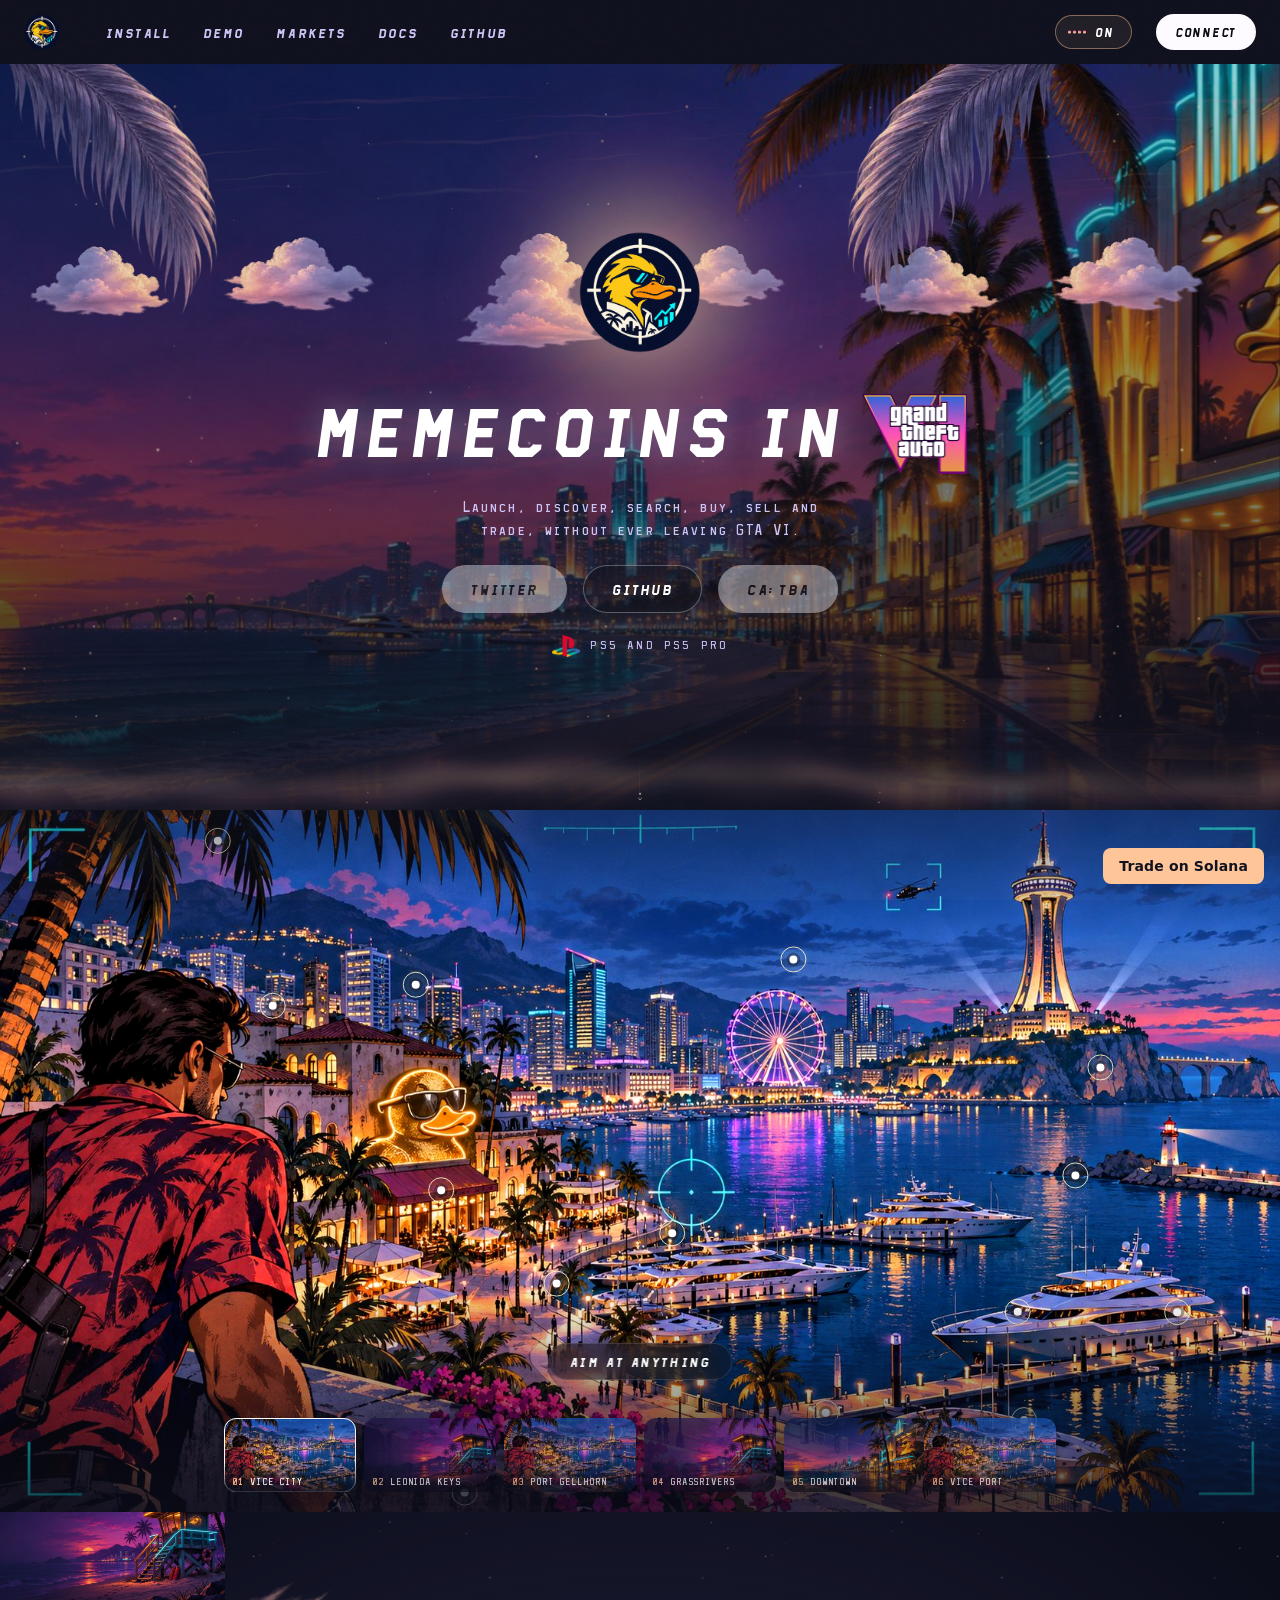
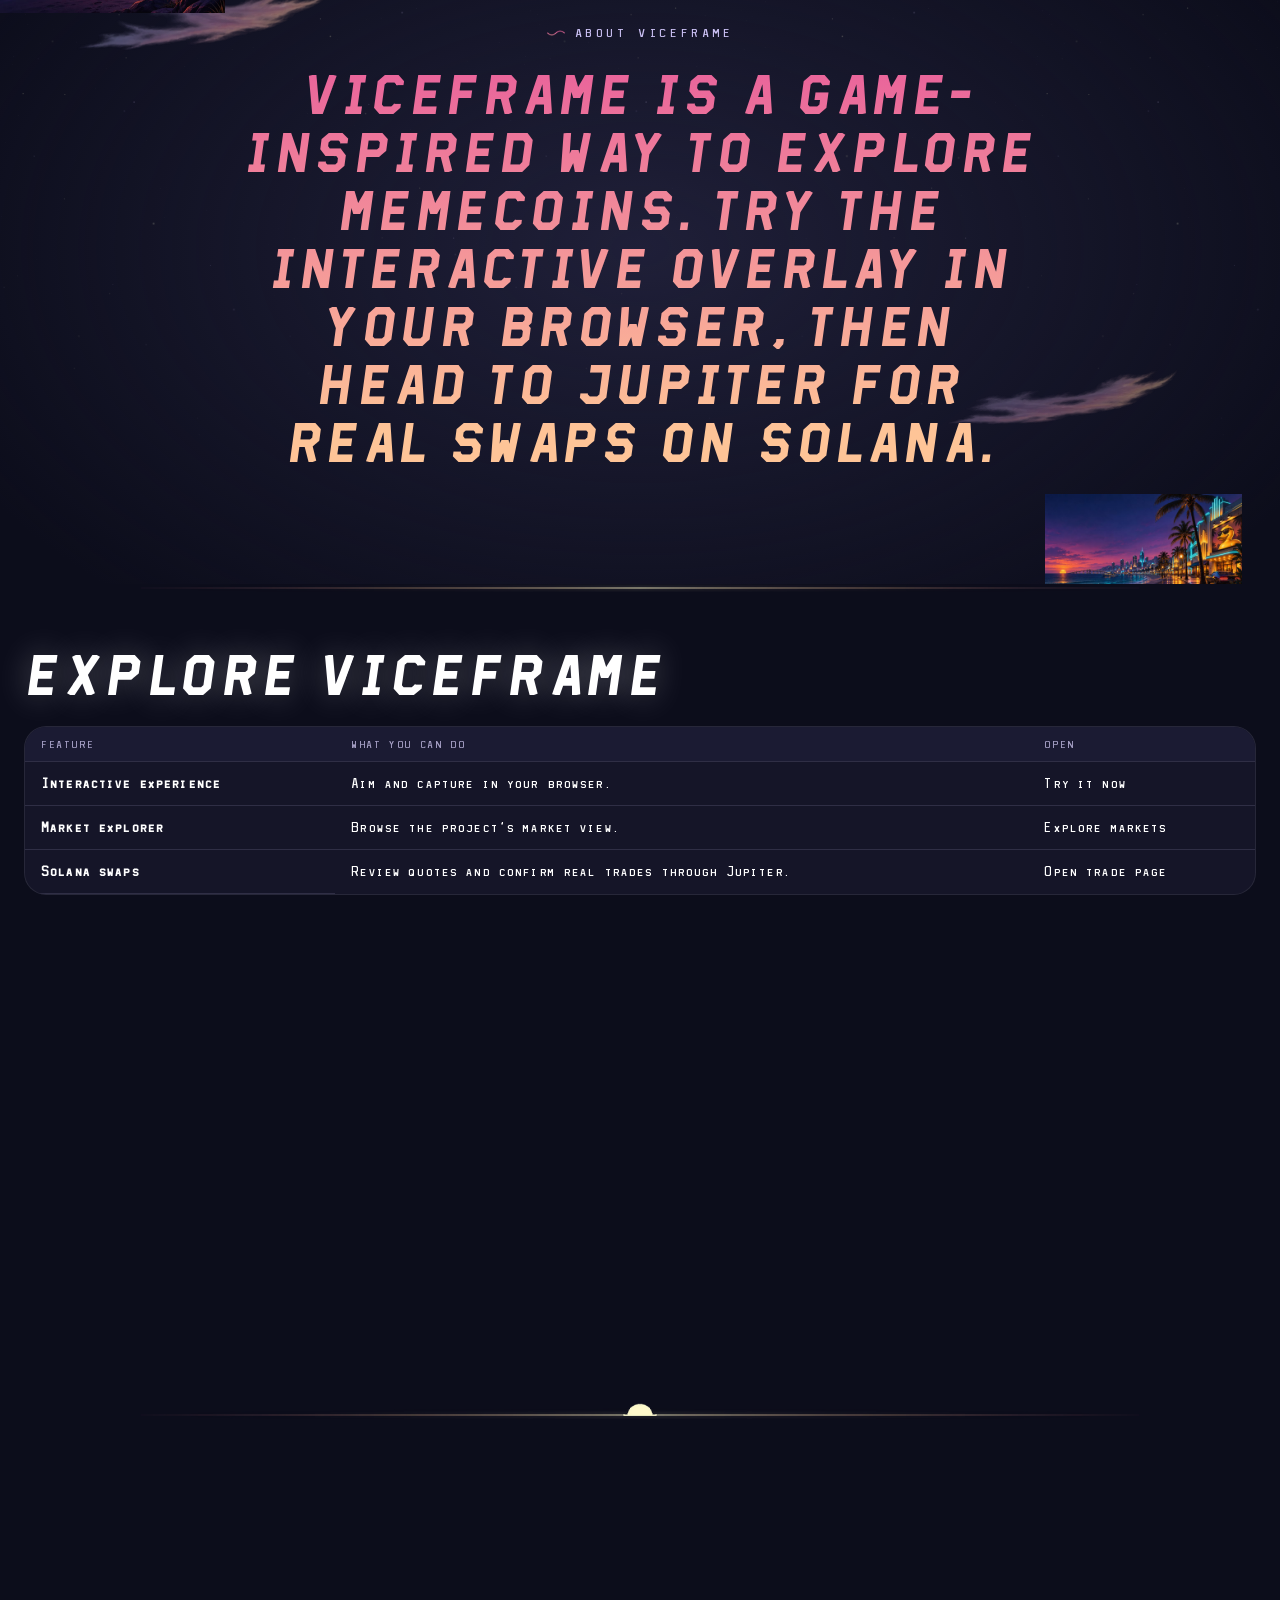
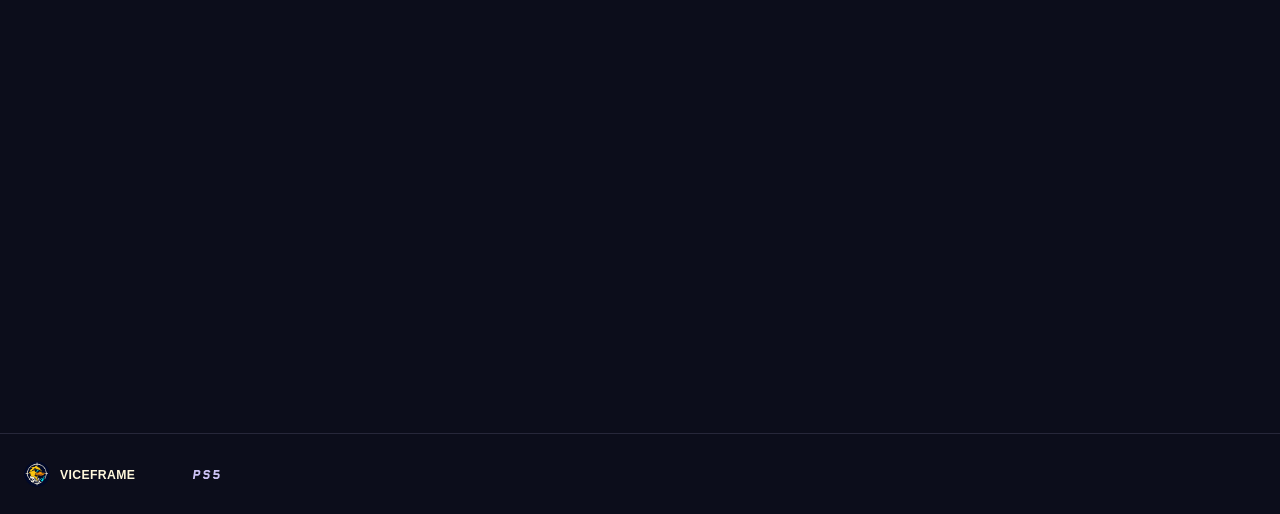
==== commit 49cd9b31: "Hide homepage header countdown" ====
--- a/index.html
+++ b/index.html
@@ -3,7 +3,7 @@
 .page_doors__gph58 .page_door__5nI08[data-tone="navy"] .page_doorArt__omURe{background-image:url("./viceframe-art/card-overlay.jpg");background-size:cover;background-position:center}
 .page_doors__gph58 .page_door__5nI08[data-tone="forest"] .page_doorArt__omURe{background-image:url("./viceframe-art/card-markets.jpg");background-size:cover;background-position:center}
 .page_doors__gph58 .page_door__5nI08[data-tone="indigo"] .page_doorArt__omURe{background-image:url("./viceframe-art/card-docs.jpg");background-size:cover;background-position:center}
-</style></head><body><div hidden=""><!--$--><!--/$--></div><div class="Loader_page__dsdg_"><a class="skip" href="index.html#main">Skip to content</a><header class="Header_root__NyHdN" data-open="false"><div class="container Header_inner__DLT3k"><a class="Header_logo____uDV" aria-label="VICEFRAME home" href="/gta/"><img alt="VICEFRAME" width="28" height="28" decoding="async" data-nimg="1" class="screen-mark" style="color:transparent" src="./viceframe-logo.png"/><span class="print-logo" aria-hidden="true"></span></a><span class="Countdown_root__Cqxu_ Countdown_chip__43_if Header_countdown__xpw0k" role="timer" aria-label="Time until 19 November 2026"><i class="Countdown_dot__lU3tY" aria-hidden="true"></i><span class="Countdown_unit__dpjVp"><b>00</b><i>d</i></span><span class="Countdown_unit__dpjVp"><b>00</b><i>h</i></span><span class="Countdown_unit__dpjVp"><b>00</b><i>m</i></span><span class="Countdown_unit__dpjVp"><b>00</b><i>s</i></span></span><button class="Header_menu__0AeTE" type="button" aria-expanded="false" aria-controls="header-panel">Menu</button><div class="Header_panel__W46Qb" id="header-panel"><nav class="Header_nav__tNWGY" aria-label="Primary"><a href="/gta/install/">Install</a><a href="/gta/demo/">Demo</a><a href="/gta/markets/">Markets</a><a href="/gta/docs/">Docs</a><a href="https://github.com/GHOSTXrun/gta" target="_blank" rel="noopener noreferrer">GitHub</a></nav><div class="Header_sound__80nA8"><button class="SoundToggle_root__4PpGr" type="button" aria-pressed="true" aria-label="Sound"><span class="SoundToggle_bars__EtgU1" aria-hidden="true"><i></i><i></i><i></i><i></i></span><span class="SoundToggle_label__hBJUl" aria-hidden="true">On</span></button></div><button class="Button_btn__WOgGk Button_primary__zsboU Button_sm__yrR9P Header_connect__j0zs7" type="button" data-magnetic="true">Connect</button></div></div></header><main id="main"><section class="page_hero__7KFOs" aria-labelledby="hero-title" data-scene="hero"><div class="Frame_root__4oRAW Frame_hero__YTkX6" aria-hidden="true"><img class="Frame_img__C3UeQ Frame_deep__Mmp5Y" data-depth="0.08" data-depth-host="parent" src="./viceframe-art/avenue-1672.jpg" srcSet="./viceframe-art/avenue-960.jpg 960w, ./viceframe-art/avenue-1440.jpg 1440w, ./viceframe-art/avenue-1672.jpg 1672w" sizes="100vw" width="2560" height="1440" alt="" loading="eager" fetchPriority="high" decoding="async" style="object-position:50% 60%"/><div class="Frame_wash__CItgz"></div><div class="Frame_veil__tHzac"></div></div><canvas class="HeroGL_canvas__3VpV6" aria-hidden="true"></canvas><div class="Atmos_sky__tWo7i" aria-hidden="true" data-deco="true"><i class="Atmos_strip__eyE6i Atmos_cirrus__AWqtI"></i><i class="Atmos_strip__eyE6i Atmos_cloudsFar__77_UT"></i><i class="Atmos_strip__eyE6i Atmos_cloudsNear__hU2fl"></i><span class="Atmos_bird__pVUCs" style="top:24%;--s:0.34;--d:46s;--w:-8s"><i></i></span><span class="Atmos_bird__pVUCs" style="top:19%;--s:0.24;--d:58s;--w:-31s"><i></i></span><span class="Atmos_bird__pVUCs" style="top:31%;--s:0.28;--d:52s;--w:-44s"><i></i></span><i class="Atmos_rise__zhHNm Atmos_dust__ty_38"></i><i class="Atmos_frond__FMoH6 Atmos_frondLeft__vp9_4"></i><i class="Atmos_frond__FMoH6 Atmos_frondRight__kkfcy"></i><i class="Atmos_strip__eyE6i Atmos_haze__lwQOi"></i></div><div class="container page_heroIn__4OIAo" data-scene-fade="true"><div class="ChromeMark_root__nffLW"><span class="ChromeMark_bloom__7bkau" aria-hidden="true" data-deco="true"></span><button class="ChromeMark_duck__gl7tj" type="button" aria-label="VICEFRAME" data-tilt="true" data-deco="true"></button><span class="ChromeMark_glint___y1Ss ChromeMark_glintA__ysmY1" aria-hidden="true"></span><span class="ChromeMark_glint___y1Ss ChromeMark_glintB__JXPHi" aria-hidden="true"></span></div><div class="page_sloganRow__qapWF"><h1 id="hero-title" class="page_slogan__FJXO_">Memecoins in <span class="sr-only">GTA VI</span></h1><img alt="" width="421" height="320" decoding="async" data-nimg="1" class="page_game__KJlRi" style="color:transparent" src="./assets/brand/gta-vi.webp"/></div><p class="page_lede__m7AMO">Launch, discover, search, buy, sell and trade, without ever leaving GTA VI.</p><div class="page_cta__i2v5_"><button type="button" class="Button_btn__WOgGk Button_primary__zsboU" disabled title="Twitter link to be announced">Twitter</button><a class="Button_btn__WOgGk Button_ghost__eb_iL Button_onArt__KnK2L" href="https://github.com/GHOSTXrun/gta" target="_blank" rel="noopener noreferrer" data-magnetic="true">GitHub</a><button type="button" class="Button_btn__WOgGk Button_primary__zsboU" disabled>CA: TBA</button></div><p class="page_platform__FGL_C"><img alt="PlayStation" loading="lazy" width="126" height="96" decoding="async" data-nimg="1" style="color:transparent" src="./assets/brand/playstation.webp"/><span>PS5 and PS5 Pro</span></p></div><span class="page_cue__RYlJz" aria-hidden="true"></span></section><div class="page_demo__WQzBe" data-clip="true"><section class="DemoStage_stage__ioQdy" data-variant="block" data-phase="idle" data-own-cursor="true" aria-label="The overlay. Aim at a target and press Enter to capture it."><div class="DemoStage_pan__w5vRd"><div class="DemoStage_world__a9wUd" style="--ar:1.7777777777777777"><img class="DemoStage_still__wdJkG" src="./viceframe-art/game-10-bayfront-1672.jpg" srcSet="./viceframe-art/game-10-bayfront-960.jpg 960w, ./viceframe-art/game-10-bayfront-1440.jpg 1440w, ./viceframe-art/game-10-bayfront-1672.jpg 1672w" sizes="(max-width: 767px) 130vw, 120vw" width="3840" height="2160" alt="A lit tower over the bay at sunset: a helicopter in the clouds, a ferris wheel, a marina, yachts on the water" loading="lazy" fetchPriority="auto" decoding="async" draggable="false"/><button type="button" data-spot="heli" class="DemoStage_spot__EWwKN  " style="left:62%;top:22%;width:9%" aria-label="Helicopter. Capture"></button><button type="button" data-spot="crown" class="DemoStage_spot__EWwKN  " style="left:17%;top:5.5%;width:8%" aria-label="Tower crown. Capture"></button><button type="button" data-spot="orb" class="DemoStage_spot__EWwKN  " style="left:21.3%;top:28.5%;width:5.2%" aria-label="Rooftop orb. Capture"></button><button type="button" data-spot="pad" class="DemoStage_spot__EWwKN  " style="left:32.5%;top:25.5%;width:5.2%" aria-label="Helipad. Capture"></button><button type="button" data-spot="window" class="DemoStage_spot__EWwKN  " style="left:34.5%;top:54%;width:7%" aria-label="Lit windows. Capture"></button><button type="button" data-spot="wheel" class="DemoStage_spot__EWwKN  " style="left:52.5%;top:60%;width:7%" aria-label="Ferris wheel. Capture"></button><button type="button" data-spot="marina" class="DemoStage_spot__EWwKN  " style="left:43.5%;top:67%;width:6%" aria-label="Marina. Capture"></button><button type="button" data-spot="skyline" class="DemoStage_spot__EWwKN  " style="left:84%;top:52%;width:9%" aria-label="Skyline. Capture"></button><button type="button" data-spot="sunset" class="DemoStage_spot__EWwKN  " style="left:86%;top:37%;width:9%" aria-label="Sunset. Capture"></button><button type="button" data-spot="boat" class="DemoStage_spot__EWwKN  " style="left:79.5%;top:71%;width:5.2%" aria-label="Speedboat. Capture"></button><button type="button" data-spot="yacht" class="DemoStage_spot__EWwKN  " style="left:92%;top:71%;width:5.6%" aria-label="Yacht. Capture"></button><button type="button" data-spot="stage" class="DemoStage_spot__EWwKN  " style="left:64.5%;top:85%;width:8%" aria-label="Amphitheatre. Capture"></button><button type="button" data-spot="vent" class="DemoStage_spot__EWwKN  " style="left:80%;top:86%;width:6.4%" aria-label="Rooftop vent. Capture"></button><button type="button" data-spot="sign" class="DemoStage_spot__EWwKN  " style="left:36.3%;top:96%;width:6%" aria-label="Tower sign. Capture"></button><div class="DemoStage_reticle__Rau3o" aria-hidden="true"></div></div></div><div class="DemoStage_hud__L6fwo"><p class="DemoStage_tag__vUn0Y"><b>Scene detected</b><span>Vice City</span></p><p class="DemoStage_hint__lWsbn">Aim at anything</p><p class="sr-only" role="status" aria-live="polite"></p><div class="DemoStage_strip__lpz4_"><div class="StillStrip_root__yRwB3" data-dragging="false" data-start="true" data-end="false" role="group" aria-label="Choose a still"><button class="StillStrip_arrow__RNacA StillStrip_prev__V2CIT" type="button" aria-label="Earlier stills" disabled=""></button><div class="StillStrip_track__gncGa" data-lenis-prevent="true"><button type="button" class="StillStrip_tile__aDXQG" data-still="bayfront" aria-pressed="true" aria-label="Vice City"><img alt="" draggable="false" loading="lazy" width="132" height="74" decoding="async" data-nimg="1" style="color:transparent" src="./viceframe-art/game-10-bayfront-420.jpg"/><span class="StillStrip_caption__ynbCU" aria-hidden="true"><i>01</i>Vice City</span></button><button type="button" class="StillStrip_tile__aDXQG" data-still="keys" aria-pressed="false" aria-label="Leonida Keys"><img alt="" draggable="false" loading="lazy" width="132" height="74" decoding="async" data-nimg="1" style="color:transparent" src="./viceframe-art/shore-420.jpg"/><span class="StillStrip_caption__ynbCU" aria-hidden="true"><i>02</i>Leonida Keys</span></button><button type="button" class="StillStrip_tile__aDXQG" data-still="port" aria-pressed="false" aria-label="Port Gellhorn"><img alt="" draggable="false" loading="lazy" width="132" height="74" decoding="async" data-nimg="1" style="color:transparent" src="./viceframe-art/game-10-bayfront-420.jpg"/><span class="StillStrip_caption__ynbCU" aria-hidden="true"><i>03</i>Port Gellhorn</span></button><button type="button" class="StillStrip_tile__aDXQG" data-still="swamp" aria-pressed="false" aria-label="Grassrivers"><img alt="" draggable="false" loading="lazy" width="132" height="74" decoding="async" data-nimg="1" style="color:transparent" src="./viceframe-art/shore-420.jpg"/><span class="StillStrip_caption__ynbCU" aria-hidden="true"><i>04</i>Grassrivers</span></button><button type="button" class="StillStrip_tile__aDXQG" data-still="downtown" aria-pressed="false" aria-label="Downtown"><img alt="" draggable="false" loading="lazy" width="132" height="74" decoding="async" data-nimg="1" style="color:transparent" src="./viceframe-art/avenue-420.jpg"/><span class="StillStrip_caption__ynbCU" aria-hidden="true"><i>05</i>Downtown</span></button><button type="button" class="StillStrip_tile__aDXQG" data-still="harbor" aria-pressed="false" aria-label="Vice Port"><img alt="" draggable="false" loading="lazy" width="132" height="74" decoding="async" data-nimg="1" style="color:transparent" src="./viceframe-art/game-10-bayfront-420.jpg"/><span class="StillStrip_caption__ynbCU" aria-hidden="true"><i>06</i>Vice Port</span></button></div><button class="StillStrip_arrow__RNacA undefined" type="button" aria-label="More stills"></button></div></div><div class="DemoStage_dock__DLdbN"></div></div></section></div><section class="below-fold page_story__mYY4J" aria-labelledby="story-title"><div class="Atmos_sky__tWo7i" aria-hidden="true" data-deco="true"><i class="Atmos_stars__hzMT_"></i><i class="Atmos_stars__hzMT_ Atmos_starsTwinkle__F17M_"></i><i class="Atmos_float__F66KZ Atmos_wispA__4p6WL"></i><i class="Atmos_float__F66KZ Atmos_wispB__GCJm0"></i><i class="Atmos_wind__XRMKS" style="top:22%;width:38%;--img:url(https://nasduck.org/&quot;./assets/v2/fx/cirrus.webp&quot;);--d:11s;--w:0s"></i><i class="Atmos_wind__XRMKS" style="top:58%;width:44%;--img:url(https://nasduck.org/&quot;./assets/v2/fx/cirrus.webp&quot;);--d:14s;--w:5s"></i><i class="Atmos_wind__XRMKS" style="top:80%;width:34%;--img:url(https://nasduck.org/&quot;./assets/v2/fx/cirrus.webp&quot;);--d:12s;--w:9s"></i><i class="Atmos_artLeft__99eQd" data-depth="0.06"></i><i class="Atmos_artRight__I95rI" data-depth="0.04"></i><i class="Atmos_firefly__xMwz4" style="left:18%;top:70%;--img:url(https://nasduck.org/&quot;./assets/v2/fx/glint-4.webp&quot;);--d:13s;--w:0s"></i><i class="Atmos_firefly__xMwz4" style="left:76%;top:30%;--img:url(https://nasduck.org/&quot;./assets/v2/fx/glint-4.webp&quot;);--d:17s;--w:-6s"></i><i class="Atmos_firefly__xMwz4" style="left:62%;top:82%;--img:url(https://nasduck.org/&quot;./assets/v2/fx/glint-4.webp&quot;);--d:15s;--w:-3s"></i><i class="Atmos_firefly__xMwz4" style="left:30%;top:24%;--img:url(https://nasduck.org/&quot;./assets/v2/fx/glint-4.webp&quot;);--d:19s;--w:-11s"></i></div><div class="container page_storyIn__LsdNe"><h2 id="story-title" data-plain="true" class="mark mark-wave page_storyHead__zUNdK">About VICEFRAME</h2><p class="sunset-text page_storyText__wiGyI" data-story="true">VICEFRAME is a game-inspired way to explore memecoins. Try the interactive overlay in your browser, then head to Jupiter for real swaps on Solana.</p></div></section><div class="Atmos_rule__FqNo1" aria-hidden="true"><img src="./assets/v2/fx/rule-1.webp" width="1400" height="11" alt="" loading="lazy" decoding="async" data-rule="true"/></div><section class="below-fold page_block__7IW92" aria-labelledby="markets-title"><div class="container"><div class="page_blockHead__B8aES"><h2 id="markets-title">Explore VICEFRAME</h2></div><div class="Market_wrap__1rHYG gfx-panel-scroll"><table class="Market_table__bTs51"><thead><tr><th scope="col" class="Market_l__QLRhl">Feature</th><th scope="col" class="Market_l__QLRhl">What you can do</th><th scope="col" class="Market_l__QLRhl">Open</th></tr></thead><tbody><tr><th scope="row" class="Market_l__QLRhl">Interactive experience</th><td class="Market_l__QLRhl">Aim and capture in your browser.</td><td class="Market_l__QLRhl"><a href="./demo/">Try it now</a></td></tr><tr><th scope="row" class="Market_l__QLRhl">Market explorer</th><td class="Market_l__QLRhl">Browse the project’s market view.</td><td class="Market_l__QLRhl"><a href="./markets/">Explore markets</a></td></tr><tr><th scope="row" class="Market_l__QLRhl">Solana swaps</th><td class="Market_l__QLRhl">Review quotes and confirm real trades through Jupiter.</td><td class="Market_l__QLRhl"><a href="./trade/">Open trade page</a></td></tr></tbody></table></div></div></section><section class="below-fold page_block__7IW92 page_doorsBlock__t_PMi" aria-label="Explore"><i class="Atmos_bokeh__q8uvh" aria-hidden="true" data-deco="true"></i><ul class="container page_doors__gph58"><li data-rise="true"><a class="page_door__5nI08" data-tone="plum" href="install/index.html"><span class="page_doorArt__omURe" aria-hidden="true"></span><span class="page_doorLabel__nvb2E">Install</span><span class="page_doorTitle__ngwDH">On your PS5</span><span class="page_doorLine__ZKWLl">Straight from the console you already own.</span><span class="page_doorCta__Sfmvs">Get it<!-- --> <span class="Icon_icon__JamjP" style="--i:url(assets/ui/10-chevron-right.svg)" aria-hidden="true"></span></span></a></li><li data-rise="true"><a class="page_door__5nI08" data-tone="navy" href="demo/index.html"><span class="page_doorArt__omURe" aria-hidden="true"></span><span class="page_doorLabel__nvb2E">Overlay</span><span class="page_doorTitle__ngwDH">Aim and capture</span><span class="page_doorLine__ZKWLl">Point at anything in Leonida and launch it.</span><span class="page_doorCta__Sfmvs">Try it<!-- --> <span class="Icon_icon__JamjP" style="--i:url(assets/ui/10-chevron-right.svg)" aria-hidden="true"></span></span></a></li><li data-rise="true"><a class="page_door__5nI08" data-tone="forest" href="markets/index.html"><span class="page_doorArt__omURe" aria-hidden="true"></span><span class="page_doorLabel__nvb2E">Markets</span><span class="page_doorTitle__ngwDH">Forty and counting</span><span class="page_doorLine__ZKWLl">Every coin players have launched, in one table.</span><span class="page_doorCta__Sfmvs">Browse<!-- --> <span class="Icon_icon__JamjP" style="--i:url(assets/ui/10-chevron-right.svg)" aria-hidden="true"></span></span></a></li><li data-rise="true"><a class="page_door__5nI08" data-tone="indigo" href="docs/index.html"><span class="page_doorArt__omURe" aria-hidden="true"></span><span class="page_doorLabel__nvb2E">Docs</span><span class="page_doorTitle__ngwDH">Build on it</span><span class="page_doorLine__ZKWLl">A stream of events and an API.</span><span class="page_doorCta__Sfmvs">Read<!-- --> <span class="Icon_icon__JamjP" style="--i:url(assets/ui/10-chevron-right.svg)" aria-hidden="true"></span></span></a></li></ul></section><div class="Atmos_rule__FqNo1" aria-hidden="true"><img src="./assets/v2/fx/rule-2.webp" width="1400" height="22" alt="" loading="lazy" decoding="async" data-rule="true"/></div><section class="below-fold page_close__dAI8o" aria-labelledby="close-title"><div class="Frame_root__4oRAW" aria-hidden="true"><img class="Frame_img__C3UeQ Frame_deep__Mmp5Y" data-depth="0.08" data-depth-host="parent" src="./viceframe-art/shore-1672.jpg" srcSet="./viceframe-art/shore-960.jpg 960w, ./viceframe-art/shore-1440.jpg 1440w, ./viceframe-art/shore-1672.jpg 1672w" sizes="100vw" width="2560" height="1440" alt="" loading="lazy" fetchPriority="auto" decoding="async" style="object-position:50% 70%"/><div class="Frame_wash__CItgz"></div><div class="Frame_veil__tHzac"></div></div><div class="Atmos_sky__tWo7i" aria-hidden="true" data-deco="true"><i class="Atmos_strip__eyE6i Atmos_cloudsFar__77_UT Atmos_high__1I5xx"></i><i class="Atmos_flock__wrez4"></i><i class="Atmos_rays__cO7lP"></i><i class="Atmos_leak__vH572"></i><i class="Atmos_strip__eyE6i Atmos_wave__8JQWQ Atmos_wave1__so9Gq"></i><i class="Atmos_strip__eyE6i Atmos_wave__8JQWQ Atmos_wave2__182BR"></i><i class="Atmos_strip__eyE6i Atmos_wave__8JQWQ Atmos_wave3__1YPpm"></i></div><div class="container page_closeIn__6PuJd"><p class="eyebrow mark mark-sun">19 November 2026</p><h2 id="close-title">The terminal opens</h2><span class="Countdown_root__Cqxu_ Countdown_big__spbO0" role="timer" aria-label="Time until 19 November 2026"><span class="Countdown_unit__dpjVp"><b>00</b><i>Days</i></span><span class="Countdown_unit__dpjVp"><b>00</b><i>Hours</i></span><span class="Countdown_unit__dpjVp"><b>00</b><i>Min</i></span><span class="Countdown_unit__dpjVp"><b>00</b><i>Sec</i></span></span><div class="page_cta__i2v5_"><a class="Button_btn__WOgGk Button_primary__zsboU" href="https://github.com/bobblockhain/nasduck-opensource" target="_blank" rel="noopener noreferrer" data-magnetic="true">Install on PS5</a><a class="Button_btn__WOgGk Button_ghost__eb_iL Button_onArt__KnK2L" data-magnetic="true" href="demo/index.html">Try the overlay</a></div></div></section><div class="Atmos_petals__HSEf1" aria-hidden="true" data-deco="true"><i style="left:6%;width:22px;height:22px;--img:url(https://nasduck.org/&quot;./assets/v2/fx/dust.webp&quot;);--d:26s;--w:-3s;--sway:9vw"></i><i style="left:19%;width:18px;height:18px;--img:url(https://nasduck.org/&quot;./assets/v2/fx/dust.webp&quot;);--d:34s;--w:-19s;--sway:-6vw"></i><i style="left:33%;width:16px;height:16px;--img:url(https://nasduck.org/&quot;./assets/v2/fx/dust.webp&quot;);--d:29s;--w:-11s;--sway:12vw"></i><i style="left:52%;width:24px;height:24px;--img:url(https://nasduck.org/&quot;./assets/v2/fx/dust.webp&quot;);--d:31s;--w:-24s;--sway:-8vw"></i><i style="left:68%;width:15px;height:15px;--img:url(https://nasduck.org/&quot;./assets/v2/fx/dust.webp&quot;);--d:37s;--w:-7s;--sway:7vw"></i><i style="left:81%;width:20px;height:20px;--img:url(https://nasduck.org/&quot;./assets/v2/fx/dust.webp&quot;);--d:28s;--w:-15s;--sway:-11vw"></i><i style="left:93%;width:17px;height:17px;--img:url(https://nasduck.org/&quot;./assets/v2/fx/dust.webp&quot;);--d:33s;--w:-28s;--sway:-5vw"></i></div><!--$--><!--/$--></main><footer class="Footer_root__67FAy"><div class="container Footer_inner__vtL_T"><a class="Footer_brand__0rdww" aria-label="VICEFRAME home" href="/gta/"><img alt="VICEFRAME" loading="lazy" width="26" height="26" decoding="async" data-nimg="1" style="color:transparent" src="./viceframe-logo.png"/><img alt="" loading="lazy" width="108" height="18" decoding="async" data-nimg="1" class="Footer_wordmark__BU8GA" style="color:transparent" src="./viceframe-wordmark.svg"/></a><nav class="Footer_links__cFiYr" aria-label="More"><a href="ps5/index.html">PS5</a></nav></div></footer><div class="Effects_progress__TQAcM" aria-hidden="true"></div><div class="Effects_flare__AmwOz" aria-hidden="true"></div><div class="Effects_cursor__OzAyl" aria-hidden="true"></div></div><div class="Loader_root__wuRCq" data-loader="true" data-phase="running" role="status" aria-live="polite" aria-hidden="false" style="--floor:1200ms"><span class="sr-only">Loading</span><div class="Loader_stage__BRGLH"><img alt="" width="150" height="150" decoding="async" data-nimg="1" class="Loader_duck__el8zU" style="color:transparent" src="./viceframe-logo.png?v=2"/></div><img alt="" aria-hidden="true" loading="lazy" width="120" height="20" decoding="async" data-nimg="1" class="Loader_wordmark__6u_rJ" style="color:transparent" src="./viceframe-wordmark.svg"/></div><script src="./_next/static/chunks/webpack-08140e8320abeac0.js" id="_R_" async=""></script><script>(self.__next_f=self.__next_f||[]).push([0])</script><script>self.__next_f.push([1,"1:\"$Sreact.fragment\"\n2:I[11457,[\"239\",\"static/chunks/239-ac729ad96040ad45.js?dpl=dpl_CNN5U6Zg6uqFDcREXkoUifTvRxAW\",\"176\",\"static/chunks/176-25a1a5572a64546d.js?dpl=dpl_CNN5U6Zg6uqFDcREXkoUifTvRxAW\",\"344\",\"static/chunks/344-5094b537470de176.js?dpl=dpl_CNN5U6Zg6uqFDcREXkoUifTvRxAW\",\"908\",\"static/chunks/908-8067cca6b13584b6.js?dpl=dpl_CNN5U6Zg6uqFDcREXkoUifTvRxAW\",\"974\",\"static/chunks/app/page-d785309f84cf7e8a.js?dpl=dpl_CNN5U6Zg6uqFDcREXkoUifTvRxAW\"],\"LoaderProvider\"]\n3:I[99534,[\"239\",\"static/chunks/239-ac729ad96040ad45.js?dpl=dpl_CNN5U6Zg6uqFDcREXkoUifTvRxAW\",\"176\",\"static/chunks/176-25a1a5572a64546d.js?dpl=dpl_CNN5U6Zg6uqFDcREXkoUifTvRxAW\",\"344\",\"static/chunks/344-5094b537470de176.js?dpl=dpl_CNN5U6Zg6uqFDcREXkoUifTvRxAW\",\"177\",\"static/chunks/app/layout-2463464e4d15f149.js?dpl=dpl_CNN5U6Zg6uqFDcREXkoUifTvRxAW\"],\"Header\"]\n4:I[9766,[],\"\"]\n5:I[98924,[],\"\"]\n6:I[11457,[\"239\",\"static/chunks/239-ac729ad96040ad45.js?dpl=dpl_CNN5U6Zg6uqFDcREXkoUifTvRxAW\",\"176\",\"static/chunks/176-25a1a5572a64546d.js?dpl=dpl_CNN5U6Zg6uqFDcREXkoUifTvRxAW\",\"344\",\"static/chunks/344-5094b537470de176.js?dpl=dpl_CNN5U6Zg6uqFDcREXkoUifTvRxAW\",\"908\",\"static/chunks/908-8067cca6b13584b6.js?dpl=dpl_CNN5U6Zg6uqFDcREXkoUifTvRxAW\",\"974\",\"static/chunks/app/page-d785309f84cf7e8a.js?dpl=dpl_CNN5U6Zg6uqFDcREXkoUifTvRxAW\"],\"RouteLink\"]\n7:I[81356,[\"239\",\"static/chunks/239-ac729ad96040ad45.js?dpl=dpl_CNN5U6Zg6uqFDcREXkoUifTvRxAW\",\"176\",\"static/chunks/176-25a1a5572a64546d.js?dpl=dpl_CNN5U6Zg6uqFDcREXkoUifTvRxAW\",\"344\",\"static/chunks/344-5094b537470de176.js?dpl=dpl_CNN5U6Zg6uqFDcREXkoUifTvRxAW\",\"908\",\"static/chunks/908-8067cca6b13584b6.js?dpl=dpl_CNN5U6Zg6uqFDcREXkoUifTvRxAW\",\"974\",\"static/chunks/app/page-d785309f84cf7e8a.js?dpl=dpl_CNN5U6Zg6uqFDcREXkoUifTvRxAW\"],\"Image\"]\n8:I[44395,[\"239\",\"static/chunks/239-ac729ad96040ad45.js?dpl=dpl_CNN5U6Zg6uqFDcREXkoUifTvRxAW\",\"176\",\"static/chunks/176-25a1a5572a64546d.js?dpl=dpl_CNN5U6Zg6uqFDcREXkoUifTvRxAW\",\"344\",\"static/chunks/344-5094b537470de176.js?dpl=dpl_CNN5U6Zg6uqFDcREXkoUifTvRxAW\",\"177\",\"static/chunks/app/layout-24634"])</script><script>self.__next_f.push([1,"64e4d15f149.js?dpl=dpl_CNN5U6Zg6uqFDcREXkoUifTvRxAW\"],\"Effects\"]\n19:I[57150,[],\"\"]\n:HL[\"./_next/static/css/b32a3bf738845cd7.css?v=assets5?dpl=dpl_CNN5U6Zg6uqFDcREXkoUifTvRxAW\",\"style\"]\n:HL[\"./_next/static/css/f9a9773fed847f67.css?v=assets5?dpl=dpl_CNN5U6Zg6uqFDcREXkoUifTvRxAW\",\"style\"]\n:HL[\"./_next/static/css/81d1fb21fdbe2b61.css?v=assets5?dpl=dpl_CNN5U6Zg6uqFDcREXkoUifTvRxAW\",\"style\"]\n:HL[\"./_next/static/css/fc2126a814834566.css?v=assets5?dpl=dpl_CNN5U6Zg6uqFDcREXkoUifTvRxAW\",\"style\"]\n"])</script><script>self.__next_f.push([1,"0:{\"P\":null,\"b\":\"JYeI1JQPAxYSqyUXKPtal\",\"p\":\"\",\"c\":[\"\",\"\"],\"i\":false,\"f\":[[[\"\",{\"children\":[\"__PAGE__\",{}]},\"$undefined\",\"$undefined\",true],[\"\",[\"$\",\"$1\",\"c\",{\"children\":[[[\"$\",\"link\",\"0\",{\"rel\":\"stylesheet\",\"href\":\"./_next/static/css/b32a3bf738845cd7.css?v=assets5?dpl=dpl_CNN5U6Zg6uqFDcREXkoUifTvRxAW\",\"precedence\":\"next\",\"crossOrigin\":\"$undefined\",\"nonce\":\"$undefined\"}],[\"$\",\"link\",\"1\",{\"rel\":\"stylesheet\",\"href\":\"./_next/static/css/f9a9773fed847f67.css?v=assets5?dpl=dpl_CNN5U6Zg6uqFDcREXkoUifTvRxAW\",\"precedence\":\"next\",\"crossOrigin\":\"$undefined\",\"nonce\":\"$undefined\"}],[\"$\",\"link\",\"2\",{\"rel\":\"stylesheet\",\"href\":\"./_next/static/css/81d1fb21fdbe2b61.css?v=assets5?dpl=dpl_CNN5U6Zg6uqFDcREXkoUifTvRxAW\",\"precedence\":\"next\",\"crossOrigin\":\"$undefined\",\"nonce\":\"$undefined\"}]],[\"$\",\"html\",null,{\"lang\":\"en\",\"children\":[[\"$\",\"head\",null,{\"children\":[[\"$\",\"link\",null,{\"rel\":\"preload\",\"href\":\"./fonts/nasduck-display.woff2\",\"as\":\"font\",\"type\":\"font/woff2\",\"crossOrigin\":\"anonymous\"}],[\"$\",\"link\",null,{\"rel\":\"preload\",\"href\":\"./fonts/nasduck-mono.woff2\",\"as\":\"font\",\"type\":\"font/woff2\",\"crossOrigin\":\"anonymous\"}],[\"$\",\"noscript\",null,{\"children\":[\"$\",\"style\",null,{\"children\":\"[data-loader]{display:none!important}\"}]}]]}],[\"$\",\"body\",null,{\"children\":[\"$\",\"$L2\",null,{\"children\":[[\"$\",\"a\",null,{\"className\":\"skip\",\"href\":\"#main\",\"children\":\"Skip to content\"}],[\"$\",\"$L3\",null,{}],[\"$\",\"main\",null,{\"id\":\"main\",\"children\":[\"$\",\"$L4\",null,{\"parallelRouterKey\":\"children\",\"error\":\"$undefined\",\"errorStyles\":\"$undefined\",\"errorScripts\":\"$undefined\",\"template\":[\"$\",\"$L5\",null,{}],\"templateStyles\":\"$undefined\",\"templateScripts\":\"$undefined\",\"notFound\":[[\"$\",\"section\",null,{\"className\":\"not-found_root__xij08\",\"aria-labelledby\":\"nf-title\",\"children\":[[\"$\",\"div\",null,{\"className\":\"Atmos_sky__tWo7i\",\"aria-hidden\":\"true\",\"data-deco\":true,\"children\":[null,[\"$\",\"i\",null,{\"className\":\"Atmos_strip__eyE6i Atmos_cloudsFar__77_UT Atmos_high__1I5xx\"}],[\"$\",\"i\",null,{\"className\":\"Atmos_rise__zhHNm Atmos_dust__ty_38\"}]]}],[\"$\",\"div\",null,{\"className\":\"container not-found_layout__DF6cZ\",\"children\":[[\"$\",\"div\",null,{\"className\":\"not-found_inner__oPGqn\",\"children\":[[\"$\",\"p\",null,{\"className\":\"eyebrow\",\"children\":\"Error 404\"}],[\"$\",\"h1\",null,{\"id\":\"nf-title\",\"children\":\"Lost in Leonida\"}],[\"$\",\"$L6\",null,{\"className\":\"Button_btn__WOgGk Button_primary__zsboU\",\"href\":\"/\",\"data-magnetic\":true,\"children\":\"Back to the terminal\"}]]}],[\"$\",\"div\",null,{\"className\":\"not-found_duck__lvN_o\",\"children\":[[\"$\",\"span\",null,{\"className\":\"not-found_ripple__AEDfs\",\"aria-hidden\":\"true\"}],[\"$\",\"$L7\",null,{\"className\":\"not-found_sticker__CusaA\",\"src\":\"./viceframe-logo.png\",\"width\":320,\"height\":320,\"alt\":\"\",\"priority\":true}]]}]]}],[\"$\",\"span\",null,{\"className\":\"not-found_prints__mZr2H\",\"aria-hidden\":\"true\"}],[\"$\",\"div\",null,{\"className\":\"Atmos_petals__HSEf1\",\"aria-hidden\":\"true\",\"data-deco\":true,\"children\":[[\"$\",\"i\",\"1\",{\"style\":{\"left\":\"6%\",\"width\":\"22px\",\"height\":\"22px\",\"--img\":\"url(\\\"./assets/v2/fx/dust.webp\\\")\",\"--d\":\"26s\",\"--w\":\"-3s\",\"--sway\":\"9vw\"}}],[\"$\",\"i\",\"11\",{\"style\":{\"left\":\"19%\",\"width\":\"18px\",\"height\":\"18px\",\"--img\":\"url(\\\"./assets/v2/fx/dust.webp\\\")\",\"--d\":\"34s\",\"--w\":\"-19s\",\"--sway\":\"-6vw\"}}],[\"$\",\"i\",\"14\",{\"style\":{\"left\":\"33%\",\"width\":\"16px\",\"height\":\"16px\",\"--img\":\"url(\\\"./assets/v2/fx/dust.webp\\\")\",\"--d\":\"29s\",\"--w\":\"-11s\",\"--sway\":\"12vw\"}}],[\"$\",\"i\",\"6\",{\"style\":{\"left\":\"52%\",\"width\":\"24px\",\"height\":\"24px\",\"--img\":\"url(\\\"./assets/v2/fx/dust.webp\\\")\",\"--d\":\"31s\",\"--w\":\"-24s\",\"--sway\":\"-8vw\"}}],[\"$\",\"i\",\"9\",{\"style\":{\"left\":\"68%\",\"width\":\"15px\",\"height\":\"15px\",\"--img\":\"url(\\\"./assets/v2/fx/dust.webp\\\")\",\"--d\":\"37s\",\"--w\":\"-7s\",\"--sway\":\"7vw\"}}],[\"$\",\"i\",\"3\",{\"style\":{\"left\":\"81%\",\"width\":\"20px\",\"height\":\"20px\",\"--img\":\"url(\\\"./assets/v2/fx/dust.webp\\\")\",\"--d\":\"28s\",\"--w\":\"-15s\",\"--sway\":\"-11vw\"}}],[\"$\",\"i\",\"16\",{\"style\":{\"left\":\"93%\",\"width\":\"17px\",\"height\":\"17px\",\"--img\":\"url(\\\"./assets/v2/fx/dust.webp\\\")\",\"--d\":\"33s\",\"--w\":\"-28s\",\"--sway\":\"-5vw\"}}]]}]]}],[]],\"forbidden\":\"$undefined\",\"unauthorized\":\"$undefined\"}]}],[\"$\",\"footer\",null,{\"className\":\"Footer_root__67FAy\",\"children\":[\"$\",\"div\",null,{\"className\":\"container Footer_inner__vtL_T\",\"children\":[[\"$\",\"$L6\",null,{\"className\":\"Footer_brand__0rdww\",\"href\":\"/\",\"aria-label\":\"VICEFRAME home\",\"children\":[[\"$\",\"$L7\",null,{\"src\":\"./viceframe-logo.png\",\"width\":26,\"height\":26,\"alt\":\"VICEFRAME\"}],[\"$\",\"$L7\",null,{\"className\":\"Footer_wordmark__BU8GA\",\"src\":\"./viceframe-wordmark.svg\",\"width\":108,\"height\":18,\"alt\":\"\"}]]}],[\"$\",\"nav\",null,{\"className\":\"Footer_links__cFiYr\",\"aria-label\":\"More\",\"children\":[[\"$\",\"$L6\",\"/ps5/\",{\"href\":\"/gta/ps5/\",\"children\":\"PS5\"}]]}]]}]}],[\"$\",\"$L8\",null,{}]]}]}]]}]]}],{\"children\":[\"__PAGE__\",[\"$\",\"$1\",\"c\",{\"children\":[[[\"$\",\"section\",null,{\"className\":\"page_hero__7KFOs\",\"aria-labelledby\":\"hero-title\",\"data-scene\":\"hero\",\"children\":[[\"$\",\"div\",null,{\"className\":\"Frame_root__4oRAW Frame_hero__YTkX6\",\"aria-hidden\":\"true\",\"children\":[[\"$\",\"img\",null,{\"className\":\"Frame_img__C3UeQ Frame_deep__Mmp5Y\",\"data-depth\":\"0.08\",\"data-depth-host\":\"parent\",\"src\":\"./viceframe-art/avenue-1672.jpg\",\"srcSet\":\"./viceframe-art/avenue-960.jpg 960w, ./viceframe-art/avenue-1440.jpg 1440w, ./viceframe-art/avenue-1672.jpg 1672w\",\"sizes\":\"100vw\",\"width\":2560,\"height\":1440,\"alt\":\"\",\"loading\":\"eager\",\"fetchPriority\":\"high\",\"decoding\":\"async\",\"style\":{\"objectPosition\":\"50% 60%\"}}],\"$L9\"]}],\"$La\",\"$Lb\",\"$Lc\",\"$Ld\"]}],\"$Le\",\"$Lf\",\"$L10\",\"$L11\",\"$L12\",\"$L13\",\"$L14\",\"$L15\"],[\"$L16\"],\"$L17\"]}],{},null,false]},null,false],\"$L18\",false]],\"m\":\"$undefined\",\"G\":[\"$19\",[]],\"s\":false,\"S\":true}\n"])</script><script>self.__next_f.push([1,"1a:I[471,[\"239\",\"static/chunks/239-ac729ad96040ad45.js?dpl=dpl_CNN5U6Zg6uqFDcREXkoUifTvRxAW\",\"176\",\"static/chunks/176-25a1a5572a64546d.js?dpl=dpl_CNN5U6Zg6uqFDcREXkoUifTvRxAW\",\"344\",\"static/chunks/344-5094b537470de176.js?dpl=dpl_CNN5U6Zg6uqFDcREXkoUifTvRxAW\",\"908\",\"static/chunks/908-8067cca6b13584b6.js?dpl=dpl_CNN5U6Zg6uqFDcREXkoUifTvRxAW\",\"974\",\"static/chunks/app/page-d785309f84cf7e8a.js?dpl=dpl_CNN5U6Zg6uqFDcREXkoUifTvRxAW\"],\"HeroGL\"]\n1b:I[67615,[\"239\",\"static/chunks/239-ac729ad96040ad45.js?dpl=dpl_CNN5U6Zg6uqFDcREXkoUifTvRxAW\",\"176\",\"static/chunks/176-25a1a5572a64546d.js?dpl=dpl_CNN5U6Zg6uqFDcREXkoUifTvRxAW\",\"344\",\"static/chunks/344-5094b537470de176.js?dpl=dpl_CNN5U6Zg6uqFDcREXkoUifTvRxAW\",\"908\",\"static/chunks/908-8067cca6b13584b6.js?dpl=dpl_CNN5U6Zg6uqFDcREXkoUifTvRxAW\",\"974\",\"static/chunks/app/page-d785309f84cf7e8a.js?dpl=dpl_CNN5U6Zg6uqFDcREXkoUifTvRxAW\"],\"ChromeMark\"]\n1c:I[54908,[\"239\",\"static/chunks/239-ac729ad96040ad45.js?dpl=dpl_CNN5U6Zg6uqFDcREXkoUifTvRxAW\",\"176\",\"static/chunks/176-25a1a5572a64546d.js?dpl=dpl_CNN5U6Zg6uqFDcREXkoUifTvRxAW\",\"344\",\"static/chunks/344-5094b537470de176.js?dpl=dpl_CNN5U6Zg6uqFDcREXkoUifTvRxAW\",\"908\",\"static/chunks/908-8067cca6b13584b6.js?dpl=dpl_CNN5U6Zg6uqFDcREXkoUifTvRxAW\",\"974\",\"static/chunks/app/page-d785309f84cf7e8a.js?dpl=dpl_CNN5U6Zg6uqFDcREXkoUifTvRxAW\"],\"DemoStage\"]\n1d:I[26676,[\"239\",\"static/chunks/239-ac729ad96040ad45.js?dpl=dpl_CNN5U6Zg6uqFDcREXkoUifTvRxAW\",\"176\",\"static/chunks/176-25a1a5572a64546d.js?dpl=dpl_CNN5U6Zg6uqFDcREXkoUifTvRxAW\",\"344\",\"static/chunks/344-5094b537470de176.js?dpl=dpl_CNN5U6Zg6uqFDcREXkoUifTvRxAW\",\"908\",\"static/chunks/908-8067cca6b13584b6.js?dpl=dpl_CNN5U6Zg6uqFDcREXkoUifTvRxAW\",\"974\",\"static/chunks/app/page-d785309f84cf7e8a.js?dpl=dpl_CNN5U6Zg6uqFDcREXkoUifTvRxAW\"],\"MarketGate\"]\n25:I[41919,[\"239\",\"static/chunks/239-ac729ad96040ad45.js?dpl=dpl_CNN5U6Zg6uqFDcREXkoUifTvRxAW\",\"176\",\"static/chunks/176-25a1a5572a64546d.js?dpl=dpl_CNN5U6Zg6uqFDcREXkoUifTvRxAW\",\"344\",\"static/chunks/344-5094b537470de176.js?dpl=dpl_CNN5U6Zg6uqFDcREXkoUifTvRxAW\",\"908\","])</script><script>self.__next_f.push([1,"\"static/chunks/908-8067cca6b13584b6.js?dpl=dpl_CNN5U6Zg6uqFDcREXkoUifTvRxAW\",\"974\",\"static/chunks/app/page-d785309f84cf7e8a.js?dpl=dpl_CNN5U6Zg6uqFDcREXkoUifTvRxAW\"],\"Countdown\"]\n26:I[24431,[],\"OutletBoundary\"]\n28:I[15278,[],\"AsyncMetadataOutlet\"]\n2a:I[24431,[],\"ViewportBoundary\"]\n2c:I[24431,[],\"MetadataBoundary\"]\n2d:\"$Sreact.suspense\"\n9:[[\"$\",\"div\",null,{\"className\":\"Frame_wash__CItgz\"}],[\"$\",\"div\",null,{\"className\":\"Frame_veil__tHzac\"}]]\na:[\"$\",\"$L1a\",null,{\"still\":\"avenue\",\"horizon\":0.26}]\n"])</script><script>self.__next_f.push([1,"b:[\"$\",\"div\",null,{\"className\":\"Atmos_sky__tWo7i\",\"aria-hidden\":\"true\",\"data-deco\":true,\"children\":[[\"$\",\"i\",null,{\"className\":\"Atmos_strip__eyE6i Atmos_cirrus__AWqtI\"}],[\"$\",\"i\",null,{\"className\":\"Atmos_strip__eyE6i Atmos_cloudsFar__77_UT\"}],[\"$\",\"i\",null,{\"className\":\"Atmos_strip__eyE6i Atmos_cloudsNear__hU2fl\"}],[\"$\",\"span\",null,{\"className\":\"Atmos_bird__pVUCs\",\"style\":{\"top\":\"24%\",\"--s\":0.34,\"--d\":\"46s\",\"--w\":\"-8s\"},\"children\":[\"$\",\"i\",null,{}]}],[\"$\",\"span\",null,{\"className\":\"Atmos_bird__pVUCs\",\"style\":{\"top\":\"19%\",\"--s\":0.24,\"--d\":\"58s\",\"--w\":\"-31s\"},\"children\":[\"$\",\"i\",null,{}]}],[\"$\",\"span\",null,{\"className\":\"Atmos_bird__pVUCs\",\"style\":{\"top\":\"31%\",\"--s\":0.28,\"--d\":\"52s\",\"--w\":\"-44s\"},\"children\":[\"$\",\"i\",null,{}]}],[\"$\",\"i\",null,{\"className\":\"Atmos_rise__zhHNm Atmos_dust__ty_38\"}],[\"$\",\"i\",null,{\"className\":\"Atmos_frond__FMoH6 Atmos_frondLeft__vp9_4\"}],[\"$\",\"i\",null,{\"className\":\"Atmos_frond__FMoH6 Atmos_frondRight__kkfcy\"}],[\"$\",\"i\",null,{\"className\":\"Atmos_strip__eyE6i Atmos_haze__lwQOi\"}]]}]\n"])</script><script>self.__next_f.push([1,"c:[\"$\",\"div\",null,{\"className\":\"container page_heroIn__4OIAo\",\"data-scene-fade\":true,\"children\":[[\"$\",\"$L1b\",null,{}],[\"$\",\"div\",null,{\"className\":\"page_sloganRow__qapWF\",\"children\":[[\"$\",\"h1\",null,{\"id\":\"hero-title\",\"className\":\"page_slogan__FJXO_\",\"children\":[\"Memecoins in \",[\"$\",\"span\",null,{\"className\":\"sr-only\",\"children\":\"GTA VI\"}]]}],[\"$\",\"$L7\",null,{\"className\":\"page_game__KJlRi\",\"src\":\"./assets/brand/gta-vi.webp\",\"width\":421,\"height\":320,\"alt\":\"\",\"priority\":true}]]}],[\"$\",\"p\",null,{\"className\":\"page_lede__m7AMO\",\"children\":\"Launch, discover, search, buy, sell and trade, without ever leaving GTA VI.\"}],[\"$\",\"div\",null,{\"className\":\"page_cta__i2v5_\",\"children\":[[\"$\",\"button\",null,{\"type\":\"button\",\"className\":\"Button_btn__WOgGk Button_primary__zsboU\",\"disabled\":true,\"title\":\"Twitter link to be announced\",\"children\":\"Twitter\"}],[\"$\",\"a\",null,{\"className\":\"Button_btn__WOgGk Button_ghost__eb_iL Button_onArt__KnK2L\",\"href\":\"https://github.com/GHOSTXrun/gta\",\"target\":\"_blank\",\"rel\":\"noopener noreferrer\",\"data-magnetic\":true,\"children\":\"GitHub\"}],[\"$\",\"button\",null,{\"type\":\"button\",\"className\":\"Button_btn__WOgGk Button_primary__zsboU\",\"disabled\":true,\"children\":\"CA: TBA\"}]]}],[\"$\",\"p\",null,{\"className\":\"page_platform__FGL_C\",\"children\":[[\"$\",\"$L7\",null,{\"src\":\"./assets/brand/playstation.webp\",\"width\":126,\"height\":96,\"alt\":\"PlayStation\"}],[\"$\",\"span\",null,{\"children\":\"PS5 and PS5 Pro\"}]]}]]}]\n"])</script><script>self.__next_f.push([1,"d:[\"$\",\"span\",null,{\"className\":\"page_cue__RYlJz\",\"aria-hidden\":\"true\"}]\ne:[\"$\",\"div\",null,{\"className\":\"page_demo__WQzBe\",\"data-clip\":true,\"children\":[\"$\",\"$L1c\",null,{\"variant\":\"block\"}]}]\n"])</script><script>self.__next_f.push([1,"f:[\"$\",\"section\",null,{\"className\":\"below-fold page_story__mYY4J\",\"aria-labelledby\":\"story-title\",\"children\":[[\"$\",\"div\",null,{\"className\":\"Atmos_sky__tWo7i\",\"aria-hidden\":\"true\",\"data-deco\":true,\"children\":[[\"$\",\"i\",null,{\"className\":\"Atmos_stars__hzMT_\"}],[\"$\",\"i\",null,{\"className\":\"Atmos_stars__hzMT_ Atmos_starsTwinkle__F17M_\"}],[\"$\",\"i\",null,{\"className\":\"Atmos_float__F66KZ Atmos_wispA__4p6WL\"}],[\"$\",\"i\",null,{\"className\":\"Atmos_float__F66KZ Atmos_wispB__GCJm0\"}],[\"$\",\"i\",null,{\"className\":\"Atmos_wind__XRMKS\",\"style\":{\"top\":\"22%\",\"width\":\"38%\",\"--img\":\"url(\\\"./assets/v2/fx/cirrus.webp\\\")\",\"--d\":\"11s\",\"--w\":\"0s\"}}],[\"$\",\"i\",null,{\"className\":\"Atmos_wind__XRMKS\",\"style\":{\"top\":\"58%\",\"width\":\"44%\",\"--img\":\"url(\\\"./assets/v2/fx/cirrus.webp\\\")\",\"--d\":\"14s\",\"--w\":\"5s\"}}],[\"$\",\"i\",null,{\"className\":\"Atmos_wind__XRMKS\",\"style\":{\"top\":\"80%\",\"width\":\"34%\",\"--img\":\"url(\\\"./assets/v2/fx/cirrus.webp\\\")\",\"--d\":\"12s\",\"--w\":\"9s\"}}],[\"$\",\"i\",null,{\"className\":\"Atmos_artLeft__99eQd\",\"data-depth\":\"0.06\"}],[\"$\",\"i\",null,{\"className\":\"Atmos_artRight__I95rI\",\"data-depth\":\"0.04\"}],[\"$\",\"i\",null,{\"className\":\"Atmos_firefly__xMwz4\",\"style\":{\"left\":\"18%\",\"top\":\"70%\",\"--img\":\"url(\\\"./assets/v2/fx/glint-4.webp\\\")\",\"--d\":\"13s\",\"--w\":\"0s\"}}],[\"$\",\"i\",null,{\"className\":\"Atmos_firefly__xMwz4\",\"style\":{\"left\":\"76%\",\"top\":\"30%\",\"--img\":\"url(\\\"./assets/v2/fx/glint-4.webp\\\")\",\"--d\":\"17s\",\"--w\":\"-6s\"}}],[\"$\",\"i\",null,{\"className\":\"Atmos_firefly__xMwz4\",\"style\":{\"left\":\"62%\",\"top\":\"82%\",\"--img\":\"url(\\\"./assets/v2/fx/glint-4.webp\\\")\",\"--d\":\"15s\",\"--w\":\"-3s\"}}],[\"$\",\"i\",null,{\"className\":\"Atmos_firefly__xMwz4\",\"style\":{\"left\":\"30%\",\"top\":\"24%\",\"--img\":\"url(\\\"./assets/v2/fx/glint-4.webp\\\")\",\"--d\":\"19s\",\"--w\":\"-11s\"}}]]}],[\"$\",\"div\",null,{\"className\":\"container page_storyIn__LsdNe\",\"children\":[[\"$\",\"h2\",null,{\"id\":\"story-title\",\"data-plain\":true,\"className\":\"mark mark-wave page_storyHead__zUNdK\",\"children\":\"About VICEFRAME\"}],[\"$\",\"p\",null,{\"className\":\"sunset-text page_storyText__wiGyI\",\"data-story\":true,\"children\":\"VICEFRAME is a game-inspired way to explore memecoins. Try the interactive overlay in your browser, then head to Jupiter for real swaps on Solana.\"}]]}]]}]\n"])</script><script>self.__next_f.push([1,"10:[\"$\",\"div\",null,{\"className\":\"Atmos_rule__FqNo1\",\"aria-hidden\":\"true\",\"children\":[\"$\",\"img\",null,{\"src\":\"./assets/v2/fx/rule-1.webp\",\"width\":1400,\"height\":11,\"alt\":\"\",\"loading\":\"lazy\",\"decoding\":\"async\",\"data-rule\":true}]}]\n"])</script><script>self.__next_f.push([1,"11:[\"$\",\"section\",null,{\"className\":\"below-fold page_block__7IW92\",\"aria-labelledby\":\"markets-title\",\"children\":[\"$\",\"div\",null,{\"className\":\"container\",\"children\":[[\"$\",\"div\",null,{\"className\":\"page_blockHead__B8aES\",\"children\":[\"$\",\"h2\",null,{\"id\":\"markets-title\",\"children\":\"Explore VICEFRAME\"}]}],[\"$\",\"div\",null,{\"className\":\"Market_wrap__1rHYG gfx-panel-scroll\",\"children\":[\"$\",\"table\",null,{\"className\":\"Market_table__bTs51\",\"children\":[[\"$\",\"thead\",null,{\"children\":[\"$\",\"tr\",null,{\"children\":[[\"$\",\"th\",null,{\"scope\":\"col\",\"className\":\"Market_l__QLRhl\",\"children\":\"Feature\"}],[\"$\",\"th\",null,{\"scope\":\"col\",\"className\":\"Market_l__QLRhl\",\"children\":\"What you can do\"}],[\"$\",\"th\",null,{\"scope\":\"col\",\"className\":\"Market_l__QLRhl\",\"children\":\"Open\"}]]}]}],[\"$\",\"tbody\",null,{\"children\":[[\"$\",\"tr\",null,{\"children\":[[\"$\",\"th\",null,{\"scope\":\"row\",\"className\":\"Market_l__QLRhl\",\"children\":\"Interactive experience\"}],[\"$\",\"td\",null,{\"className\":\"Market_l__QLRhl\",\"children\":\"Aim and capture in your browser.\"}],[\"$\",\"td\",null,{\"className\":\"Market_l__QLRhl\",\"children\":[\"$\",\"a\",null,{\"href\":\"./demo/\",\"children\":\"Try it now\"}]}]]}],[\"$\",\"tr\",null,{\"children\":[[\"$\",\"th\",null,{\"scope\":\"row\",\"className\":\"Market_l__QLRhl\",\"children\":\"Market explorer\"}],[\"$\",\"td\",null,{\"className\":\"Market_l__QLRhl\",\"children\":\"Browse the project’s market view.\"}],[\"$\",\"td\",null,{\"className\":\"Market_l__QLRhl\",\"children\":[\"$\",\"a\",null,{\"href\":\"./markets/\",\"children\":\"Explore markets\"}]}]]}],[\"$\",\"tr\",null,{\"children\":[[\"$\",\"th\",null,{\"scope\":\"row\",\"className\":\"Market_l__QLRhl\",\"children\":\"Solana swaps\"}],[\"$\",\"td\",null,{\"className\":\"Market_l__QLRhl\",\"children\":\"Review quotes and confirm real trades through Jupiter.\"}],[\"$\",\"td\",null,{\"className\":\"Market_l__QLRhl\",\"children\":[\"$\",\"a\",null,{\"href\":\"./trade/\",\"children\":\"Open trade page\"}]}]]}]]}]]}]}]]}]}]\n"])</script><script>self.__next_f.push([1,"12:[\"$\",\"section\",null,{\"className\":\"below-fold page_block__7IW92 page_doorsBlock__t_PMi\",\"aria-label\":\"Explore\",\"children\":[[\"$\",\"i\",null,{\"className\":\"Atmos_bokeh__q8uvh\",\"aria-hidden\":\"true\",\"data-deco\":true}],[\"$\",\"ul\",null,{\"className\":\"container page_doors__gph58\",\"children\":[[\"$\",\"li\",\"/install/\",{\"data-rise\":true,\"children\":[\"$\",\"$L6\",null,{\"className\":\"page_door__5nI08\",\"data-tone\":\"plum\",\"href\":\"/gta/install/\",\"children\":[[\"$\",\"span\",null,{\"className\":\"page_doorArt__omURe\",\"aria-hidden\":\"true\"}],[\"$\",\"span\",null,{\"className\":\"page_doorLabel__nvb2E\",\"children\":\"Install\"}],[\"$\",\"span\",null,{\"className\":\"page_doorTitle__ngwDH\",\"children\":\"On your PS5\"}],[\"$\",\"span\",null,{\"className\":\"page_doorLine__ZKWLl\",\"children\":\"Straight from the console you already own.\"}],[\"$\",\"span\",null,{\"className\":\"page_doorCta__Sfmvs\",\"children\":[\"Get it\",\" \",[\"$\",\"span\",null,{\"className\":\"Icon_icon__JamjP\",\"style\":{\"--i\":\"url(./assets/ui/10-chevron-right.svg)\"},\"aria-hidden\":\"true\"}]]}]]}]}],[\"$\",\"li\",\"/demo/\",{\"data-rise\":true,\"children\":[\"$\",\"$L6\",null,{\"className\":\"page_door__5nI08\",\"data-tone\":\"navy\",\"href\":\"/gta/demo/\",\"children\":[[\"$\",\"span\",null,{\"className\":\"page_doorArt__omURe\",\"aria-hidden\":\"true\"}],[\"$\",\"span\",null,{\"className\":\"page_doorLabel__nvb2E\",\"children\":\"Overlay\"}],[\"$\",\"span\",null,{\"className\":\"page_doorTitle__ngwDH\",\"children\":\"Aim and capture\"}],[\"$\",\"span\",null,{\"className\":\"page_doorLine__ZKWLl\",\"children\":\"Point at anything in Leonida and launch it.\"}],[\"$\",\"span\",null,{\"className\":\"page_doorCta__Sfmvs\",\"children\":[\"Try it\",\" \",[\"$\",\"span\",null,{\"className\":\"Icon_icon__JamjP\",\"style\":{\"--i\":\"url(./assets/ui/10-chevron-right.svg)\"},\"aria-hidden\":\"true\"}]]}]]}]}],[\"$\",\"li\",\"/markets/\",{\"data-rise\":true,\"children\":[\"$\",\"$L6\",null,{\"className\":\"page_door__5nI08\",\"data-tone\":\"forest\",\"href\":\"/gta/markets/\",\"children\":[[\"$\",\"span\",null,{\"className\":\"page_doorArt__omURe\",\"aria-hidden\":\"true\"}],[\"$\",\"span\",null,{\"className\":\"page_doorLabel__nvb2E\",\"children\":\"Markets\"}],[\"$\",\"span\",null,{\"className\":\"page_doorTitle__ngwDH\",\"children\":\"Forty and counting\"}],[\"$\",\"span\",null,{\"className\":\"page_doorLine__ZKWLl\",\"children\":\"Every coin players have launched, in one table.\"}],[\"$\",\"span\",null,{\"className\":\"page_doorCta__Sfmvs\",\"children\":[\"Browse\",\" \",[\"$\",\"span\",null,{\"className\":\"Icon_icon__JamjP\",\"style\":{\"--i\":\"url(./assets/ui/10-chevron-right.svg)\"},\"aria-hidden\":\"true\"}]]}]]}]}],[\"$\",\"li\",\"/docs/\",{\"data-rise\":true,\"children\":[\"$\",\"$L6\",null,{\"className\":\"page_door__5nI08\",\"data-tone\":\"indigo\",\"href\":\"/gta/docs/\",\"children\":[[\"$\",\"span\",null,{\"className\":\"page_doorArt__omURe\",\"aria-hidden\":\"true\"}],[\"$\",\"span\",null,{\"className\":\"page_doorLabel__nvb2E\",\"children\":\"Docs\"}],[\"$\",\"span\",null,{\"className\":\"page_doorTitle__ngwDH\",\"children\":\"Build on it\"}],[\"$\",\"span\",null,{\"className\":\"page_doorLine__ZKWLl\",\"children\":\"A stream of events and an API.\"}],[\"$\",\"span\",null,{\"className\":\"page_doorCta__Sfmvs\",\"children\":[\"Read\",\" \",[\"$\",\"span\",null,{\"className\":\"Icon_icon__JamjP\",\"style\":{\"--i\":\"url(./assets/ui/10-chevron-right.svg)\"},\"aria-hidden\":\"true\"}]]}]]}]}]]}]]}]\n"])</script><script>self.__next_f.push([1,"13:[\"$\",\"div\",null,{\"className\":\"Atmos_rule__FqNo1\",\"aria-hidden\":\"true\",\"children\":[\"$\",\"img\",null,{\"src\":\"./assets/v2/fx/rule-2.webp\",\"width\":1400,\"height\":22,\"alt\":\"\",\"loading\":\"lazy\",\"decoding\":\"async\",\"data-rule\":true}]}]\n"])</script><script>self.__next_f.push([1,"14:[\"$\",\"section\",null,{\"className\":\"below-fold page_close__dAI8o\",\"aria-labelledby\":\"close-title\",\"children\":[[\"$\",\"div\",null,{\"className\":\"Frame_root__4oRAW\",\"aria-hidden\":\"true\",\"children\":[[\"$\",\"img\",null,{\"className\":\"Frame_img__C3UeQ Frame_deep__Mmp5Y\",\"data-depth\":\"0.08\",\"data-depth-host\":\"parent\",\"src\":\"./viceframe-art/shore-1672.jpg\",\"srcSet\":\"./viceframe-art/shore-960.jpg 960w, ./viceframe-art/shore-1440.jpg 1440w, ./viceframe-art/shore-1672.jpg 1672w\",\"sizes\":\"100vw\",\"width\":2560,\"height\":1440,\"alt\":\"\",\"loading\":\"lazy\",\"fetchPriority\":\"auto\",\"decoding\":\"async\",\"style\":{\"objectPosition\":\"50% 70%\"}}],[[\"$\",\"div\",null,{\"className\":\"Frame_wash__CItgz\"}],[\"$\",\"div\",null,{\"className\":\"Frame_veil__tHzac\"}]]]}],[\"$\",\"div\",null,{\"className\":\"Atmos_sky__tWo7i\",\"aria-hidden\":\"true\",\"data-deco\":true,\"children\":[[\"$\",\"i\",null,{\"className\":\"Atmos_strip__eyE6i Atmos_cloudsFar__77_UT Atmos_high__1I5xx\"}],[\"$\",\"i\",null,{\"className\":\"Atmos_flock__wrez4\"}],[\"$\",\"i\",null,{\"className\":\"Atmos_rays__cO7lP\"}],[\"$\",\"i\",null,{\"className\":\"Atmos_leak__vH572\"}],[\"$\",\"i\",null,{\"className\":\"Atmos_strip__eyE6i Atmos_wave__8JQWQ Atmos_wave1__so9Gq\"}],[\"$\",\"i\",null,{\"className\":\"Atmos_strip__eyE6i Atmos_wave__8JQWQ Atmos_wave2__182BR\"}],[\"$\",\"i\",null,{\"className\":\"Atmos_strip__eyE6i Atmos_wave__8JQWQ Atmos_wave3__1YPpm\"}]]}],[\"$\",\"div\",null,{\"className\":\"container page_closeIn__6PuJd\",\"children\":[[\"$\",\"p\",null,{\"className\":\"eyebrow mark mark-sun\",\"children\":\"19 November 2026\"}],[\"$\",\"h2\",null,{\"id\":\"close-title\",\"children\":\"The terminal opens\"}],[\"$\",\"$L25\",null,{\"variant\":\"big\"}],[\"$\",\"div\",null,{\"className\":\"page_cta__i2v5_\",\"children\":[[\"$\",\"a\",null,{\"className\":\"Button_btn__WOgGk Button_primary__zsboU\",\"href\":\"https://github.com/bobblockhain/nasduck-opensource\",\"target\":\"_blank\",\"rel\":\"noopener noreferrer\",\"data-magnetic\":true,\"children\":\"Install on PS5\"}],[\"$\",\"$L6\",null,{\"className\":\"Button_btn__WOgGk Button_ghost__eb_iL Button_onArt__KnK2L\",\"href\":\"/gta/demo/\",\"data-magnetic\":true,\"children\":\"Try the overlay\"}]]}]]}]]}]\n"])</script><script>self.__next_f.push([1,"15:[\"$\",\"div\",null,{\"className\":\"Atmos_petals__HSEf1\",\"aria-hidden\":\"true\",\"data-deco\":true,\"children\":[[\"$\",\"i\",\"1\",{\"style\":{\"left\":\"6%\",\"width\":\"22px\",\"height\":\"22px\",\"--img\":\"url(\\\"./assets/v2/fx/dust.webp\\\")\",\"--d\":\"26s\",\"--w\":\"-3s\",\"--sway\":\"9vw\"}}],[\"$\",\"i\",\"11\",{\"style\":{\"left\":\"19%\",\"width\":\"18px\",\"height\":\"18px\",\"--img\":\"url(\\\"./assets/v2/fx/dust.webp\\\")\",\"--d\":\"34s\",\"--w\":\"-19s\",\"--sway\":\"-6vw\"}}],[\"$\",\"i\",\"14\",{\"style\":{\"left\":\"33%\",\"width\":\"16px\",\"height\":\"16px\",\"--img\":\"url(\\\"./assets/v2/fx/dust.webp\\\")\",\"--d\":\"29s\",\"--w\":\"-11s\",\"--sway\":\"12vw\"}}],[\"$\",\"i\",\"6\",{\"style\":{\"left\":\"52%\",\"width\":\"24px\",\"height\":\"24px\",\"--img\":\"url(\\\"./assets/v2/fx/dust.webp\\\")\",\"--d\":\"31s\",\"--w\":\"-24s\",\"--sway\":\"-8vw\"}}],[\"$\",\"i\",\"9\",{\"style\":{\"left\":\"68%\",\"width\":\"15px\",\"height\":\"15px\",\"--img\":\"url(\\\"./assets/v2/fx/dust.webp\\\")\",\"--d\":\"37s\",\"--w\":\"-7s\",\"--sway\":\"7vw\"}}],[\"$\",\"i\",\"3\",{\"style\":{\"left\":\"81%\",\"width\":\"20px\",\"height\":\"20px\",\"--img\":\"url(\\\"./assets/v2/fx/dust.webp\\\")\",\"--d\":\"28s\",\"--w\":\"-15s\",\"--sway\":\"-11vw\"}}],[\"$\",\"i\",\"16\",{\"style\":{\"left\":\"93%\",\"width\":\"17px\",\"height\":\"17px\",\"--img\":\"url(\\\"./assets/v2/fx/dust.webp\\\")\",\"--d\":\"33s\",\"--w\":\"-28s\",\"--sway\":\"-5vw\"}}]]}]\n"])</script><script>self.__next_f.push([1,"16:[\"$\",\"link\",\"0\",{\"rel\":\"stylesheet\",\"href\":\"./_next/static/css/fc2126a814834566.css?v=assets5?dpl=dpl_CNN5U6Zg6uqFDcREXkoUifTvRxAW\",\"precedence\":\"next\",\"crossOrigin\":\"$undefined\",\"nonce\":\"$undefined\"}]\n17:[\"$\",\"$L26\",null,{\"children\":[\"$L27\",[\"$\",\"$L28\",null,{\"promise\":\"$@29\"}]]}]\n18:[\"$\",\"$1\",\"h\",{\"children\":[null,[[\"$\",\"$L2a\",null,{\"children\":\"$L2b\"}],null],[\"$\",\"$L2c\",null,{\"children\":[\"$\",\"div\",null,{\"hidden\":true,\"children\":[\"$\",\"$2d\",null,{\"fallback\":null,\"children\":\"$L2e\"}]}]}]]}]\n"])</script><script>self.__next_f.push([1,"1e:[\"$\",\"span\",null,{\"className\":\"Market_tk__ttFuQ\",\"children\":[[\"$\",\"b\",null,{\"children\":[\"$$\",\"PONZI\"]}],null]}]\n1f:[\"$\",\"td\",null,{\"children\":\"3.826\"}]\n20:[\"$\",\"td\",null,{\"children\":[\"$\",\"span\",null,{\"className\":\"up\",\"children\":\"+89.1%\"}]}]\n21:[\"$\",\"td\",null,{\"className\":\"Market_mid__WmkdA\",\"children\":\"$$100,976\"}]\n22:[\"$\",\"td\",null,{\"className\":\"Market_mid__WmkdA\",\"children\":\"$$3,644,146,768\"}]\n23:[\"$\",\"td\",null,{\"className\":\"Market_l__QLRhl Market_mid__WmkdA\",\"children\":[\"$\",\"span\",null,{\"className\":\"Market_spark__Tvf_X\",\"data-s\":0,\"role\":\"img\",\"aria-label\":\"Rising\"}]}]\n"])</script><script>self.__next_f.push([1,"24:[\"$\",\"tr\",\"sk1BwrpzDiWuG3e3pWG1u2dtqCreoS43N8WEJ9Upump\",{\"children\":[[\"$\",\"td\",null,{\"className\":\"Market_l__QLRhl muted\",\"children\":\"06\"}],[\"$\",\"td\",null,{\"className\":\"Market_l__QLRhl\",\"children\":[\"$\",\"span\",null,{\"className\":\"Market_tk__ttFuQ\",\"children\":[[\"$\",\"b\",null,{\"children\":[\"$$\",\"PALM\"]}],[\"$\",\"span\",null,{\"className\":\"Market_badge__0Jt2M\",\"children\":\"VIA PS5\"}]]}]}],[\"$\",\"td\",null,{\"children\":\"0.0000286\"}],[\"$\",\"td\",null,{\"children\":[\"$\",\"span\",null,{\"className\":\"up\",\"children\":\"+230.6%\"}]}],[\"$\",\"td\",null,{\"className\":\"Market_mid__WmkdA\",\"children\":\"$$625,357\"}],[\"$\",\"td\",null,{\"className\":\"Market_mid__WmkdA\",\"children\":\"$$27,599\"}],[\"$\",\"td\",null,{\"className\":\"Market_l__QLRhl Market_mid__WmkdA\",\"children\":[\"$\",\"span\",null,{\"className\":\"Market_spark__Tvf_X\",\"data-s\":3,\"role\":\"img\",\"aria-label\":\"Rising\"}]}]]}]\n"])</script><script>self.__next_f.push([1,"2b:[[\"$\",\"meta\",\"0\",{\"charSet\":\"utf-8\"}],[\"$\",\"meta\",\"1\",{\"name\":\"viewport\",\"content\":\"width=device-width, initial-scale=1\"}],[\"$\",\"meta\",\"2\",{\"name\":\"theme-color\",\"content\":\"#0C0D1B\"}]]\n27:null\n"])</script><script>self.__next_f.push([1,"2f:I[80622,[],\"IconMark\"]\n"])</script><script>self.__next_f.push([1,"29:{\"metadata\":[[\"$\",\"title\",\"0\",{\"children\":\"VICEFRAME. Memecoins in GTA VI\"}],[\"$\",\"meta\",\"1\",{\"name\":\"description\",\"content\":\"Launch, discover, search, buy, sell and trade memecoins without ever leaving GTA VI.\"}],[\"$\",\"meta\",\"2\",{\"name\":\"application-name\",\"content\":\"VICEFRAME\"}],[\"$\",\"link\",\"3\",{\"rel\":\"manifest\",\"href\":\"/manifest.webmanifest\",\"crossOrigin\":\"$undefined\"}],[\"$\",\"meta\",\"4\",{\"name\":\"keywords\",\"content\":\"VICEFRAME,memecoins,GTA VI,Solana,PS5,Leonida,Vice City,overlay\"}],[\"$\",\"meta\",\"5\",{\"name\":\"robots\",\"content\":\"index, follow\"}],[\"$\",\"link\",\"6\",{\"rel\":\"canonical\",\"href\":\"https://nasduck.org/\"}],[\"$\",\"meta\",\"7\",{\"name\":\"format-detection\",\"content\":\"telephone=no, address=no, email=no\"}],[\"$\",\"meta\",\"8\",{\"property\":\"og:title\",\"content\":\"VICEFRAME. Memecoins in GTA VI\"}],[\"$\",\"meta\",\"9\",{\"property\":\"og:description\",\"content\":\"Launch, discover, search, buy, sell and trade memecoins without ever leaving GTA VI.\"}],[\"$\",\"meta\",\"10\",{\"property\":\"og:url\",\"content\":\"https://nasduck.org/\"}],[\"$\",\"meta\",\"11\",{\"property\":\"og:site_name\",\"content\":\"VICEFRAME\"}],[\"$\",\"meta\",\"12\",{\"property\":\"og:locale\",\"content\":\"en_US\"}],[\"$\",\"meta\",\"13\",{\"property\":\"og:image\",\"content\":\"https://ghostxrun.github.io/gta/viceframe-logo.png\"}],[\"$\",\"meta\",\"14\",{\"property\":\"og:image:width\",\"content\":\"1200\"}],[\"$\",\"meta\",\"15\",{\"property\":\"og:image:height\",\"content\":\"600\"}],[\"$\",\"meta\",\"16\",{\"property\":\"og:image:type\",\"content\":\"image/jpeg\"}],[\"$\",\"meta\",\"17\",{\"property\":\"og:image:alt\",\"content\":\"VICEFRAME. Memecoins in GTA 6: the duck mark and the wordmark over a city skyline across the bay at sunset\"}],[\"$\",\"meta\",\"18\",{\"property\":\"og:type\",\"content\":\"website\"}],[\"$\",\"meta\",\"19\",{\"name\":\"twitter:card\",\"content\":\"summary_large_image\"}],[\"$\",\"meta\",\"20\",{\"name\":\"twitter:title\",\"content\":\"VICEFRAME. Memecoins in GTA VI\"}],[\"$\",\"meta\",\"21\",{\"name\":\"twitter:description\",\"content\":\"Launch, discover, search, buy, sell and trade memecoins without ever leaving GTA VI.\"}],[\"$\",\"meta\",\"22\",{\"name\":\"twitter:image\",\"content\":\"https://ghostxrun.github.io/gta/viceframe-logo.png\"}],[\"$\",\"meta\",\"23\",{\"name\":\"twitter:image:width\",\"content\":\"1200\"}],[\"$\",\"meta\",\"24\",{\"name\":\"twitter:image:height\",\"content\":\"600\"}],[\"$\",\"meta\",\"25\",{\"name\":\"twitter:image:type\",\"content\":\"image/jpeg\"}],[\"$\",\"meta\",\"26\",{\"name\":\"twitter:image:alt\",\"content\":\"VICEFRAME. Memecoins in GTA 6: the duck mark and the wordmark over a city skyline across the bay at sunset\"}],[\"$\",\"link\",\"27\",{\"rel\":\"icon\",\"href\":\"/favicon.ico\",\"type\":\"image/x-icon\",\"sizes\":\"16x16\"}],[\"$\",\"link\",\"28\",{\"rel\":\"icon\",\"href\":\"/favicon.ico\",\"sizes\":\"any\"}],[\"$\",\"link\",\"29\",{\"rel\":\"icon\",\"href\":\"./viceframe-logo.png\",\"type\":\"image/png\",\"sizes\":\"96x96\"}],[\"$\",\"link\",\"30\",{\"rel\":\"apple-touch-icon\",\"href\":\"./viceframe-logo.png\"}],[\"$\",\"$L2f\",\"31\",{}]],\"error\":null,\"digest\":\"$undefined\"}\n"])</script><script>self.__next_f.push([1,"2e:\"$29:metadata\"\n"])</script><a href="/gta/trade/" style="position:fixed;bottom:16px;right:16px;z-index:50;padding:10px 16px;border-radius:8px;background:#FEC497;color:#0C0D1B;font:700 14px system-ui">Trade on Solana</a><script>(function () {
+</style><style>.Header_countdown__xpw0k{display:none!important}</style></head><body><div hidden=""><!--$--><!--/$--></div><div class="Loader_page__dsdg_"><a class="skip" href="index.html#main">Skip to content</a><header class="Header_root__NyHdN" data-open="false"><div class="container Header_inner__DLT3k"><a class="Header_logo____uDV" aria-label="VICEFRAME home" href="/gta/"><img alt="VICEFRAME" width="28" height="28" decoding="async" data-nimg="1" class="screen-mark" style="color:transparent" src="./viceframe-logo.png"/><span class="print-logo" aria-hidden="true"></span></a><span class="Countdown_root__Cqxu_ Countdown_chip__43_if Header_countdown__xpw0k" role="timer" aria-label="Time until 19 November 2026"><i class="Countdown_dot__lU3tY" aria-hidden="true"></i><span class="Countdown_unit__dpjVp"><b>00</b><i>d</i></span><span class="Countdown_unit__dpjVp"><b>00</b><i>h</i></span><span class="Countdown_unit__dpjVp"><b>00</b><i>m</i></span><span class="Countdown_unit__dpjVp"><b>00</b><i>s</i></span></span><button class="Header_menu__0AeTE" type="button" aria-expanded="false" aria-controls="header-panel">Menu</button><div class="Header_panel__W46Qb" id="header-panel"><nav class="Header_nav__tNWGY" aria-label="Primary"><a href="/gta/install/">Install</a><a href="/gta/demo/">Demo</a><a href="/gta/markets/">Markets</a><a href="/gta/docs/">Docs</a><a href="https://github.com/GHOSTXrun/gta" target="_blank" rel="noopener noreferrer">GitHub</a></nav><div class="Header_sound__80nA8"><button class="SoundToggle_root__4PpGr" type="button" aria-pressed="true" aria-label="Sound"><span class="SoundToggle_bars__EtgU1" aria-hidden="true"><i></i><i></i><i></i><i></i></span><span class="SoundToggle_label__hBJUl" aria-hidden="true">On</span></button></div><button class="Button_btn__WOgGk Button_primary__zsboU Button_sm__yrR9P Header_connect__j0zs7" type="button" data-magnetic="true">Connect</button></div></div></header><main id="main"><section class="page_hero__7KFOs" aria-labelledby="hero-title" data-scene="hero"><div class="Frame_root__4oRAW Frame_hero__YTkX6" aria-hidden="true"><img class="Frame_img__C3UeQ Frame_deep__Mmp5Y" data-depth="0.08" data-depth-host="parent" src="./viceframe-art/avenue-1672.jpg" srcSet="./viceframe-art/avenue-960.jpg 960w, ./viceframe-art/avenue-1440.jpg 1440w, ./viceframe-art/avenue-1672.jpg 1672w" sizes="100vw" width="2560" height="1440" alt="" loading="eager" fetchPriority="high" decoding="async" style="object-position:50% 60%"/><div class="Frame_wash__CItgz"></div><div class="Frame_veil__tHzac"></div></div><canvas class="HeroGL_canvas__3VpV6" aria-hidden="true"></canvas><div class="Atmos_sky__tWo7i" aria-hidden="true" data-deco="true"><i class="Atmos_strip__eyE6i Atmos_cirrus__AWqtI"></i><i class="Atmos_strip__eyE6i Atmos_cloudsFar__77_UT"></i><i class="Atmos_strip__eyE6i Atmos_cloudsNear__hU2fl"></i><span class="Atmos_bird__pVUCs" style="top:24%;--s:0.34;--d:46s;--w:-8s"><i></i></span><span class="Atmos_bird__pVUCs" style="top:19%;--s:0.24;--d:58s;--w:-31s"><i></i></span><span class="Atmos_bird__pVUCs" style="top:31%;--s:0.28;--d:52s;--w:-44s"><i></i></span><i class="Atmos_rise__zhHNm Atmos_dust__ty_38"></i><i class="Atmos_frond__FMoH6 Atmos_frondLeft__vp9_4"></i><i class="Atmos_frond__FMoH6 Atmos_frondRight__kkfcy"></i><i class="Atmos_strip__eyE6i Atmos_haze__lwQOi"></i></div><div class="container page_heroIn__4OIAo" data-scene-fade="true"><div class="ChromeMark_root__nffLW"><span class="ChromeMark_bloom__7bkau" aria-hidden="true" data-deco="true"></span><button class="ChromeMark_duck__gl7tj" type="button" aria-label="VICEFRAME" data-tilt="true" data-deco="true"></button><span class="ChromeMark_glint___y1Ss ChromeMark_glintA__ysmY1" aria-hidden="true"></span><span class="ChromeMark_glint___y1Ss ChromeMark_glintB__JXPHi" aria-hidden="true"></span></div><div class="page_sloganRow__qapWF"><h1 id="hero-title" class="page_slogan__FJXO_">Memecoins in <span class="sr-only">GTA VI</span></h1><img alt="" width="421" height="320" decoding="async" data-nimg="1" class="page_game__KJlRi" style="color:transparent" src="./assets/brand/gta-vi.webp"/></div><p class="page_lede__m7AMO">Launch, discover, search, buy, sell and trade, without ever leaving GTA VI.</p><div class="page_cta__i2v5_"><button type="button" class="Button_btn__WOgGk Button_primary__zsboU" disabled title="Twitter link to be announced">Twitter</button><a class="Button_btn__WOgGk Button_ghost__eb_iL Button_onArt__KnK2L" href="https://github.com/GHOSTXrun/gta" target="_blank" rel="noopener noreferrer" data-magnetic="true">GitHub</a><button type="button" class="Button_btn__WOgGk Button_primary__zsboU" disabled>CA: TBA</button></div><p class="page_platform__FGL_C"><img alt="PlayStation" loading="lazy" width="126" height="96" decoding="async" data-nimg="1" style="color:transparent" src="./assets/brand/playstation.webp"/><span>PS5 and PS5 Pro</span></p></div><span class="page_cue__RYlJz" aria-hidden="true"></span></section><div class="page_demo__WQzBe" data-clip="true"><section class="DemoStage_stage__ioQdy" data-variant="block" data-phase="idle" data-own-cursor="true" aria-label="The overlay. Aim at a target and press Enter to capture it."><div class="DemoStage_pan__w5vRd"><div class="DemoStage_world__a9wUd" style="--ar:1.7777777777777777"><img class="DemoStage_still__wdJkG" src="./viceframe-art/game-10-bayfront-1672.jpg" srcSet="./viceframe-art/game-10-bayfront-960.jpg 960w, ./viceframe-art/game-10-bayfront-1440.jpg 1440w, ./viceframe-art/game-10-bayfront-1672.jpg 1672w" sizes="(max-width: 767px) 130vw, 120vw" width="3840" height="2160" alt="A lit tower over the bay at sunset: a helicopter in the clouds, a ferris wheel, a marina, yachts on the water" loading="lazy" fetchPriority="auto" decoding="async" draggable="false"/><button type="button" data-spot="heli" class="DemoStage_spot__EWwKN  " style="left:62%;top:22%;width:9%" aria-label="Helicopter. Capture"></button><button type="button" data-spot="crown" class="DemoStage_spot__EWwKN  " style="left:17%;top:5.5%;width:8%" aria-label="Tower crown. Capture"></button><button type="button" data-spot="orb" class="DemoStage_spot__EWwKN  " style="left:21.3%;top:28.5%;width:5.2%" aria-label="Rooftop orb. Capture"></button><button type="button" data-spot="pad" class="DemoStage_spot__EWwKN  " style="left:32.5%;top:25.5%;width:5.2%" aria-label="Helipad. Capture"></button><button type="button" data-spot="window" class="DemoStage_spot__EWwKN  " style="left:34.5%;top:54%;width:7%" aria-label="Lit windows. Capture"></button><button type="button" data-spot="wheel" class="DemoStage_spot__EWwKN  " style="left:52.5%;top:60%;width:7%" aria-label="Ferris wheel. Capture"></button><button type="button" data-spot="marina" class="DemoStage_spot__EWwKN  " style="left:43.5%;top:67%;width:6%" aria-label="Marina. Capture"></button><button type="button" data-spot="skyline" class="DemoStage_spot__EWwKN  " style="left:84%;top:52%;width:9%" aria-label="Skyline. Capture"></button><button type="button" data-spot="sunset" class="DemoStage_spot__EWwKN  " style="left:86%;top:37%;width:9%" aria-label="Sunset. Capture"></button><button type="button" data-spot="boat" class="DemoStage_spot__EWwKN  " style="left:79.5%;top:71%;width:5.2%" aria-label="Speedboat. Capture"></button><button type="button" data-spot="yacht" class="DemoStage_spot__EWwKN  " style="left:92%;top:71%;width:5.6%" aria-label="Yacht. Capture"></button><button type="button" data-spot="stage" class="DemoStage_spot__EWwKN  " style="left:64.5%;top:85%;width:8%" aria-label="Amphitheatre. Capture"></button><button type="button" data-spot="vent" class="DemoStage_spot__EWwKN  " style="left:80%;top:86%;width:6.4%" aria-label="Rooftop vent. Capture"></button><button type="button" data-spot="sign" class="DemoStage_spot__EWwKN  " style="left:36.3%;top:96%;width:6%" aria-label="Tower sign. Capture"></button><div class="DemoStage_reticle__Rau3o" aria-hidden="true"></div></div></div><div class="DemoStage_hud__L6fwo"><p class="DemoStage_tag__vUn0Y"><b>Scene detected</b><span>Vice City</span></p><p class="DemoStage_hint__lWsbn">Aim at anything</p><p class="sr-only" role="status" aria-live="polite"></p><div class="DemoStage_strip__lpz4_"><div class="StillStrip_root__yRwB3" data-dragging="false" data-start="true" data-end="false" role="group" aria-label="Choose a still"><button class="StillStrip_arrow__RNacA StillStrip_prev__V2CIT" type="button" aria-label="Earlier stills" disabled=""></button><div class="StillStrip_track__gncGa" data-lenis-prevent="true"><button type="button" class="StillStrip_tile__aDXQG" data-still="bayfront" aria-pressed="true" aria-label="Vice City"><img alt="" draggable="false" loading="lazy" width="132" height="74" decoding="async" data-nimg="1" style="color:transparent" src="./viceframe-art/game-10-bayfront-420.jpg"/><span class="StillStrip_caption__ynbCU" aria-hidden="true"><i>01</i>Vice City</span></button><button type="button" class="StillStrip_tile__aDXQG" data-still="keys" aria-pressed="false" aria-label="Leonida Keys"><img alt="" draggable="false" loading="lazy" width="132" height="74" decoding="async" data-nimg="1" style="color:transparent" src="./viceframe-art/shore-420.jpg"/><span class="StillStrip_caption__ynbCU" aria-hidden="true"><i>02</i>Leonida Keys</span></button><button type="button" class="StillStrip_tile__aDXQG" data-still="port" aria-pressed="false" aria-label="Port Gellhorn"><img alt="" draggable="false" loading="lazy" width="132" height="74" decoding="async" data-nimg="1" style="color:transparent" src="./viceframe-art/game-10-bayfront-420.jpg"/><span class="StillStrip_caption__ynbCU" aria-hidden="true"><i>03</i>Port Gellhorn</span></button><button type="button" class="StillStrip_tile__aDXQG" data-still="swamp" aria-pressed="false" aria-label="Grassrivers"><img alt="" draggable="false" loading="lazy" width="132" height="74" decoding="async" data-nimg="1" style="color:transparent" src="./viceframe-art/shore-420.jpg"/><span class="StillStrip_caption__ynbCU" aria-hidden="true"><i>04</i>Grassrivers</span></button><button type="button" class="StillStrip_tile__aDXQG" data-still="downtown" aria-pressed="false" aria-label="Downtown"><img alt="" draggable="false" loading="lazy" width="132" height="74" decoding="async" data-nimg="1" style="color:transparent" src="./viceframe-art/avenue-420.jpg"/><span class="StillStrip_caption__ynbCU" aria-hidden="true"><i>05</i>Downtown</span></button><button type="button" class="StillStrip_tile__aDXQG" data-still="harbor" aria-pressed="false" aria-label="Vice Port"><img alt="" draggable="false" loading="lazy" width="132" height="74" decoding="async" data-nimg="1" style="color:transparent" src="./viceframe-art/game-10-bayfront-420.jpg"/><span class="StillStrip_caption__ynbCU" aria-hidden="true"><i>06</i>Vice Port</span></button></div><button class="StillStrip_arrow__RNacA undefined" type="button" aria-label="More stills"></button></div></div><div class="DemoStage_dock__DLdbN"></div></div></section></div><section class="below-fold page_story__mYY4J" aria-labelledby="story-title"><div class="Atmos_sky__tWo7i" aria-hidden="true" data-deco="true"><i class="Atmos_stars__hzMT_"></i><i class="Atmos_stars__hzMT_ Atmos_starsTwinkle__F17M_"></i><i class="Atmos_float__F66KZ Atmos_wispA__4p6WL"></i><i class="Atmos_float__F66KZ Atmos_wispB__GCJm0"></i><i class="Atmos_wind__XRMKS" style="top:22%;width:38%;--img:url(https://nasduck.org/&quot;./assets/v2/fx/cirrus.webp&quot;);--d:11s;--w:0s"></i><i class="Atmos_wind__XRMKS" style="top:58%;width:44%;--img:url(https://nasduck.org/&quot;./assets/v2/fx/cirrus.webp&quot;);--d:14s;--w:5s"></i><i class="Atmos_wind__XRMKS" style="top:80%;width:34%;--img:url(https://nasduck.org/&quot;./assets/v2/fx/cirrus.webp&quot;);--d:12s;--w:9s"></i><i class="Atmos_artLeft__99eQd" data-depth="0.06"></i><i class="Atmos_artRight__I95rI" data-depth="0.04"></i><i class="Atmos_firefly__xMwz4" style="left:18%;top:70%;--img:url(https://nasduck.org/&quot;./assets/v2/fx/glint-4.webp&quot;);--d:13s;--w:0s"></i><i class="Atmos_firefly__xMwz4" style="left:76%;top:30%;--img:url(https://nasduck.org/&quot;./assets/v2/fx/glint-4.webp&quot;);--d:17s;--w:-6s"></i><i class="Atmos_firefly__xMwz4" style="left:62%;top:82%;--img:url(https://nasduck.org/&quot;./assets/v2/fx/glint-4.webp&quot;);--d:15s;--w:-3s"></i><i class="Atmos_firefly__xMwz4" style="left:30%;top:24%;--img:url(https://nasduck.org/&quot;./assets/v2/fx/glint-4.webp&quot;);--d:19s;--w:-11s"></i></div><div class="container page_storyIn__LsdNe"><h2 id="story-title" data-plain="true" class="mark mark-wave page_storyHead__zUNdK">About VICEFRAME</h2><p class="sunset-text page_storyText__wiGyI" data-story="true">VICEFRAME is a game-inspired way to explore memecoins. Try the interactive overlay in your browser, then head to Jupiter for real swaps on Solana.</p></div></section><div class="Atmos_rule__FqNo1" aria-hidden="true"><img src="./assets/v2/fx/rule-1.webp" width="1400" height="11" alt="" loading="lazy" decoding="async" data-rule="true"/></div><section class="below-fold page_block__7IW92" aria-labelledby="markets-title"><div class="container"><div class="page_blockHead__B8aES"><h2 id="markets-title">Explore VICEFRAME</h2></div><div class="Market_wrap__1rHYG gfx-panel-scroll"><table class="Market_table__bTs51"><thead><tr><th scope="col" class="Market_l__QLRhl">Feature</th><th scope="col" class="Market_l__QLRhl">What you can do</th><th scope="col" class="Market_l__QLRhl">Open</th></tr></thead><tbody><tr><th scope="row" class="Market_l__QLRhl">Interactive experience</th><td class="Market_l__QLRhl">Aim and capture in your browser.</td><td class="Market_l__QLRhl"><a href="./demo/">Try it now</a></td></tr><tr><th scope="row" class="Market_l__QLRhl">Market explorer</th><td class="Market_l__QLRhl">Browse the project’s market view.</td><td class="Market_l__QLRhl"><a href="./markets/">Explore markets</a></td></tr><tr><th scope="row" class="Market_l__QLRhl">Solana swaps</th><td class="Market_l__QLRhl">Review quotes and confirm real trades through Jupiter.</td><td class="Market_l__QLRhl"><a href="./trade/">Open trade page</a></td></tr></tbody></table></div></div></section><section class="below-fold page_block__7IW92 page_doorsBlock__t_PMi" aria-label="Explore"><i class="Atmos_bokeh__q8uvh" aria-hidden="true" data-deco="true"></i><ul class="container page_doors__gph58"><li data-rise="true"><a class="page_door__5nI08" data-tone="plum" href="install/index.html"><span class="page_doorArt__omURe" aria-hidden="true"></span><span class="page_doorLabel__nvb2E">Install</span><span class="page_doorTitle__ngwDH">On your PS5</span><span class="page_doorLine__ZKWLl">Straight from the console you already own.</span><span class="page_doorCta__Sfmvs">Get it<!-- --> <span class="Icon_icon__JamjP" style="--i:url(assets/ui/10-chevron-right.svg)" aria-hidden="true"></span></span></a></li><li data-rise="true"><a class="page_door__5nI08" data-tone="navy" href="demo/index.html"><span class="page_doorArt__omURe" aria-hidden="true"></span><span class="page_doorLabel__nvb2E">Overlay</span><span class="page_doorTitle__ngwDH">Aim and capture</span><span class="page_doorLine__ZKWLl">Point at anything in Leonida and launch it.</span><span class="page_doorCta__Sfmvs">Try it<!-- --> <span class="Icon_icon__JamjP" style="--i:url(assets/ui/10-chevron-right.svg)" aria-hidden="true"></span></span></a></li><li data-rise="true"><a class="page_door__5nI08" data-tone="forest" href="markets/index.html"><span class="page_doorArt__omURe" aria-hidden="true"></span><span class="page_doorLabel__nvb2E">Markets</span><span class="page_doorTitle__ngwDH">Forty and counting</span><span class="page_doorLine__ZKWLl">Every coin players have launched, in one table.</span><span class="page_doorCta__Sfmvs">Browse<!-- --> <span class="Icon_icon__JamjP" style="--i:url(assets/ui/10-chevron-right.svg)" aria-hidden="true"></span></span></a></li><li data-rise="true"><a class="page_door__5nI08" data-tone="indigo" href="docs/index.html"><span class="page_doorArt__omURe" aria-hidden="true"></span><span class="page_doorLabel__nvb2E">Docs</span><span class="page_doorTitle__ngwDH">Build on it</span><span class="page_doorLine__ZKWLl">A stream of events and an API.</span><span class="page_doorCta__Sfmvs">Read<!-- --> <span class="Icon_icon__JamjP" style="--i:url(assets/ui/10-chevron-right.svg)" aria-hidden="true"></span></span></a></li></ul></section><div class="Atmos_rule__FqNo1" aria-hidden="true"><img src="./assets/v2/fx/rule-2.webp" width="1400" height="22" alt="" loading="lazy" decoding="async" data-rule="true"/></div><section class="below-fold page_close__dAI8o" aria-labelledby="close-title"><div class="Frame_root__4oRAW" aria-hidden="true"><img class="Frame_img__C3UeQ Frame_deep__Mmp5Y" data-depth="0.08" data-depth-host="parent" src="./viceframe-art/shore-1672.jpg" srcSet="./viceframe-art/shore-960.jpg 960w, ./viceframe-art/shore-1440.jpg 1440w, ./viceframe-art/shore-1672.jpg 1672w" sizes="100vw" width="2560" height="1440" alt="" loading="lazy" fetchPriority="auto" decoding="async" style="object-position:50% 70%"/><div class="Frame_wash__CItgz"></div><div class="Frame_veil__tHzac"></div></div><div class="Atmos_sky__tWo7i" aria-hidden="true" data-deco="true"><i class="Atmos_strip__eyE6i Atmos_cloudsFar__77_UT Atmos_high__1I5xx"></i><i class="Atmos_flock__wrez4"></i><i class="Atmos_rays__cO7lP"></i><i class="Atmos_leak__vH572"></i><i class="Atmos_strip__eyE6i Atmos_wave__8JQWQ Atmos_wave1__so9Gq"></i><i class="Atmos_strip__eyE6i Atmos_wave__8JQWQ Atmos_wave2__182BR"></i><i class="Atmos_strip__eyE6i Atmos_wave__8JQWQ Atmos_wave3__1YPpm"></i></div><div class="container page_closeIn__6PuJd"><p class="eyebrow mark mark-sun">VICEFRAME</p><h2 id="close-title">Find your next move</h2><p>Explore the interactive overlay or head to Jupiter for Solana swaps.</p><div class="page_cta__i2v5_"><a class="Button_btn__WOgGk Button_primary__zsboU" href="./demo/">Explore the overlay</a><a class="Button_btn__WOgGk Button_ghost__eb_iL Button_onArt__KnK2L" href="./trade/">Trade on Solana</a></div></div></section><div class="Atmos_petals__HSEf1" aria-hidden="true" data-deco="true"><i style="left:6%;width:22px;height:22px;--img:url(https://nasduck.org/&quot;./assets/v2/fx/dust.webp&quot;);--d:26s;--w:-3s;--sway:9vw"></i><i style="left:19%;width:18px;height:18px;--img:url(https://nasduck.org/&quot;./assets/v2/fx/dust.webp&quot;);--d:34s;--w:-19s;--sway:-6vw"></i><i style="left:33%;width:16px;height:16px;--img:url(https://nasduck.org/&quot;./assets/v2/fx/dust.webp&quot;);--d:29s;--w:-11s;--sway:12vw"></i><i style="left:52%;width:24px;height:24px;--img:url(https://nasduck.org/&quot;./assets/v2/fx/dust.webp&quot;);--d:31s;--w:-24s;--sway:-8vw"></i><i style="left:68%;width:15px;height:15px;--img:url(https://nasduck.org/&quot;./assets/v2/fx/dust.webp&quot;);--d:37s;--w:-7s;--sway:7vw"></i><i style="left:81%;width:20px;height:20px;--img:url(https://nasduck.org/&quot;./assets/v2/fx/dust.webp&quot;);--d:28s;--w:-15s;--sway:-11vw"></i><i style="left:93%;width:17px;height:17px;--img:url(https://nasduck.org/&quot;./assets/v2/fx/dust.webp&quot;);--d:33s;--w:-28s;--sway:-5vw"></i></div><!--$--><!--/$--></main><footer class="Footer_root__67FAy"><div class="container Footer_inner__vtL_T"><a class="Footer_brand__0rdww" aria-label="VICEFRAME home" href="/gta/"><img alt="VICEFRAME" loading="lazy" width="26" height="26" decoding="async" data-nimg="1" style="color:transparent" src="./viceframe-logo.png"/><img alt="" loading="lazy" width="108" height="18" decoding="async" data-nimg="1" class="Footer_wordmark__BU8GA" style="color:transparent" src="./viceframe-wordmark.svg"/></a><nav class="Footer_links__cFiYr" aria-label="More"><a href="ps5/index.html">PS5</a></nav></div></footer><div class="Effects_progress__TQAcM" aria-hidden="true"></div><div class="Effects_flare__AmwOz" aria-hidden="true"></div><div class="Effects_cursor__OzAyl" aria-hidden="true"></div></div><div class="Loader_root__wuRCq" data-loader="true" data-phase="running" role="status" aria-live="polite" aria-hidden="false" style="--floor:1200ms"><span class="sr-only">Loading</span><div class="Loader_stage__BRGLH"><img alt="" width="150" height="150" decoding="async" data-nimg="1" class="Loader_duck__el8zU" style="color:transparent" src="./viceframe-logo.png?v=2"/></div><img alt="" aria-hidden="true" loading="lazy" width="120" height="20" decoding="async" data-nimg="1" class="Loader_wordmark__6u_rJ" style="color:transparent" src="./viceframe-wordmark.svg"/></div><script src="./_next/static/chunks/webpack-08140e8320abeac0.js" id="_R_" async=""></script><script>(self.__next_f=self.__next_f||[]).push([0])</script><script>self.__next_f.push([1,"1:\"$Sreact.fragment\"\n2:I[11457,[\"239\",\"static/chunks/239-ac729ad96040ad45.js?dpl=dpl_CNN5U6Zg6uqFDcREXkoUifTvRxAW\",\"176\",\"static/chunks/176-25a1a5572a64546d.js?dpl=dpl_CNN5U6Zg6uqFDcREXkoUifTvRxAW\",\"344\",\"static/chunks/344-5094b537470de176.js?dpl=dpl_CNN5U6Zg6uqFDcREXkoUifTvRxAW\",\"908\",\"static/chunks/908-8067cca6b13584b6.js?dpl=dpl_CNN5U6Zg6uqFDcREXkoUifTvRxAW\",\"974\",\"static/chunks/app/page-d785309f84cf7e8a.js?dpl=dpl_CNN5U6Zg6uqFDcREXkoUifTvRxAW\"],\"LoaderProvider\"]\n3:I[99534,[\"239\",\"static/chunks/239-ac729ad96040ad45.js?dpl=dpl_CNN5U6Zg6uqFDcREXkoUifTvRxAW\",\"176\",\"static/chunks/176-25a1a5572a64546d.js?dpl=dpl_CNN5U6Zg6uqFDcREXkoUifTvRxAW\",\"344\",\"static/chunks/344-5094b537470de176.js?dpl=dpl_CNN5U6Zg6uqFDcREXkoUifTvRxAW\",\"177\",\"static/chunks/app/layout-2463464e4d15f149.js?dpl=dpl_CNN5U6Zg6uqFDcREXkoUifTvRxAW\"],\"Header\"]\n4:I[9766,[],\"\"]\n5:I[98924,[],\"\"]\n6:I[11457,[\"239\",\"static/chunks/239-ac729ad96040ad45.js?dpl=dpl_CNN5U6Zg6uqFDcREXkoUifTvRxAW\",\"176\",\"static/chunks/176-25a1a5572a64546d.js?dpl=dpl_CNN5U6Zg6uqFDcREXkoUifTvRxAW\",\"344\",\"static/chunks/344-5094b537470de176.js?dpl=dpl_CNN5U6Zg6uqFDcREXkoUifTvRxAW\",\"908\",\"static/chunks/908-8067cca6b13584b6.js?dpl=dpl_CNN5U6Zg6uqFDcREXkoUifTvRxAW\",\"974\",\"static/chunks/app/page-d785309f84cf7e8a.js?dpl=dpl_CNN5U6Zg6uqFDcREXkoUifTvRxAW\"],\"RouteLink\"]\n7:I[81356,[\"239\",\"static/chunks/239-ac729ad96040ad45.js?dpl=dpl_CNN5U6Zg6uqFDcREXkoUifTvRxAW\",\"176\",\"static/chunks/176-25a1a5572a64546d.js?dpl=dpl_CNN5U6Zg6uqFDcREXkoUifTvRxAW\",\"344\",\"static/chunks/344-5094b537470de176.js?dpl=dpl_CNN5U6Zg6uqFDcREXkoUifTvRxAW\",\"908\",\"static/chunks/908-8067cca6b13584b6.js?dpl=dpl_CNN5U6Zg6uqFDcREXkoUifTvRxAW\",\"974\",\"static/chunks/app/page-d785309f84cf7e8a.js?dpl=dpl_CNN5U6Zg6uqFDcREXkoUifTvRxAW\"],\"Image\"]\n8:I[44395,[\"239\",\"static/chunks/239-ac729ad96040ad45.js?dpl=dpl_CNN5U6Zg6uqFDcREXkoUifTvRxAW\",\"176\",\"static/chunks/176-25a1a5572a64546d.js?dpl=dpl_CNN5U6Zg6uqFDcREXkoUifTvRxAW\",\"344\",\"static/chunks/344-5094b537470de176.js?dpl=dpl_CNN5U6Zg6uqFDcREXkoUifTvRxAW\",\"177\",\"static/chunks/app/layout-24634"])</script><script>self.__next_f.push([1,"64e4d15f149.js?dpl=dpl_CNN5U6Zg6uqFDcREXkoUifTvRxAW\"],\"Effects\"]\n19:I[57150,[],\"\"]\n:HL[\"./_next/static/css/b32a3bf738845cd7.css?v=assets5?dpl=dpl_CNN5U6Zg6uqFDcREXkoUifTvRxAW\",\"style\"]\n:HL[\"./_next/static/css/f9a9773fed847f67.css?v=assets5?dpl=dpl_CNN5U6Zg6uqFDcREXkoUifTvRxAW\",\"style\"]\n:HL[\"./_next/static/css/81d1fb21fdbe2b61.css?v=assets5?dpl=dpl_CNN5U6Zg6uqFDcREXkoUifTvRxAW\",\"style\"]\n:HL[\"./_next/static/css/fc2126a814834566.css?v=assets5?dpl=dpl_CNN5U6Zg6uqFDcREXkoUifTvRxAW\",\"style\"]\n"])</script><script>self.__next_f.push([1,"0:{\"P\":null,\"b\":\"JYeI1JQPAxYSqyUXKPtal\",\"p\":\"\",\"c\":[\"\",\"\"],\"i\":false,\"f\":[[[\"\",{\"children\":[\"__PAGE__\",{}]},\"$undefined\",\"$undefined\",true],[\"\",[\"$\",\"$1\",\"c\",{\"children\":[[[\"$\",\"link\",\"0\",{\"rel\":\"stylesheet\",\"href\":\"./_next/static/css/b32a3bf738845cd7.css?v=assets5?dpl=dpl_CNN5U6Zg6uqFDcREXkoUifTvRxAW\",\"precedence\":\"next\",\"crossOrigin\":\"$undefined\",\"nonce\":\"$undefined\"}],[\"$\",\"link\",\"1\",{\"rel\":\"stylesheet\",\"href\":\"./_next/static/css/f9a9773fed847f67.css?v=assets5?dpl=dpl_CNN5U6Zg6uqFDcREXkoUifTvRxAW\",\"precedence\":\"next\",\"crossOrigin\":\"$undefined\",\"nonce\":\"$undefined\"}],[\"$\",\"link\",\"2\",{\"rel\":\"stylesheet\",\"href\":\"./_next/static/css/81d1fb21fdbe2b61.css?v=assets5?dpl=dpl_CNN5U6Zg6uqFDcREXkoUifTvRxAW\",\"precedence\":\"next\",\"crossOrigin\":\"$undefined\",\"nonce\":\"$undefined\"}]],[\"$\",\"html\",null,{\"lang\":\"en\",\"children\":[[\"$\",\"head\",null,{\"children\":[[\"$\",\"link\",null,{\"rel\":\"preload\",\"href\":\"./fonts/nasduck-display.woff2\",\"as\":\"font\",\"type\":\"font/woff2\",\"crossOrigin\":\"anonymous\"}],[\"$\",\"link\",null,{\"rel\":\"preload\",\"href\":\"./fonts/nasduck-mono.woff2\",\"as\":\"font\",\"type\":\"font/woff2\",\"crossOrigin\":\"anonymous\"}],[\"$\",\"noscript\",null,{\"children\":[\"$\",\"style\",null,{\"children\":\"[data-loader]{display:none!important}\"}]}]]}],[\"$\",\"body\",null,{\"children\":[\"$\",\"$L2\",null,{\"children\":[[\"$\",\"a\",null,{\"className\":\"skip\",\"href\":\"#main\",\"children\":\"Skip to content\"}],[\"$\",\"$L3\",null,{}],[\"$\",\"main\",null,{\"id\":\"main\",\"children\":[\"$\",\"$L4\",null,{\"parallelRouterKey\":\"children\",\"error\":\"$undefined\",\"errorStyles\":\"$undefined\",\"errorScripts\":\"$undefined\",\"template\":[\"$\",\"$L5\",null,{}],\"templateStyles\":\"$undefined\",\"templateScripts\":\"$undefined\",\"notFound\":[[\"$\",\"section\",null,{\"className\":\"not-found_root__xij08\",\"aria-labelledby\":\"nf-title\",\"children\":[[\"$\",\"div\",null,{\"className\":\"Atmos_sky__tWo7i\",\"aria-hidden\":\"true\",\"data-deco\":true,\"children\":[null,[\"$\",\"i\",null,{\"className\":\"Atmos_strip__eyE6i Atmos_cloudsFar__77_UT Atmos_high__1I5xx\"}],[\"$\",\"i\",null,{\"className\":\"Atmos_rise__zhHNm Atmos_dust__ty_38\"}]]}],[\"$\",\"div\",null,{\"className\":\"container not-found_layout__DF6cZ\",\"children\":[[\"$\",\"div\",null,{\"className\":\"not-found_inner__oPGqn\",\"children\":[[\"$\",\"p\",null,{\"className\":\"eyebrow\",\"children\":\"Error 404\"}],[\"$\",\"h1\",null,{\"id\":\"nf-title\",\"children\":\"Lost in Leonida\"}],[\"$\",\"$L6\",null,{\"className\":\"Button_btn__WOgGk Button_primary__zsboU\",\"href\":\"/\",\"data-magnetic\":true,\"children\":\"Back to the terminal\"}]]}],[\"$\",\"div\",null,{\"className\":\"not-found_duck__lvN_o\",\"children\":[[\"$\",\"span\",null,{\"className\":\"not-found_ripple__AEDfs\",\"aria-hidden\":\"true\"}],[\"$\",\"$L7\",null,{\"className\":\"not-found_sticker__CusaA\",\"src\":\"./viceframe-logo.png\",\"width\":320,\"height\":320,\"alt\":\"\",\"priority\":true}]]}]]}],[\"$\",\"span\",null,{\"className\":\"not-found_prints__mZr2H\",\"aria-hidden\":\"true\"}],[\"$\",\"div\",null,{\"className\":\"Atmos_petals__HSEf1\",\"aria-hidden\":\"true\",\"data-deco\":true,\"children\":[[\"$\",\"i\",\"1\",{\"style\":{\"left\":\"6%\",\"width\":\"22px\",\"height\":\"22px\",\"--img\":\"url(\\\"./assets/v2/fx/dust.webp\\\")\",\"--d\":\"26s\",\"--w\":\"-3s\",\"--sway\":\"9vw\"}}],[\"$\",\"i\",\"11\",{\"style\":{\"left\":\"19%\",\"width\":\"18px\",\"height\":\"18px\",\"--img\":\"url(\\\"./assets/v2/fx/dust.webp\\\")\",\"--d\":\"34s\",\"--w\":\"-19s\",\"--sway\":\"-6vw\"}}],[\"$\",\"i\",\"14\",{\"style\":{\"left\":\"33%\",\"width\":\"16px\",\"height\":\"16px\",\"--img\":\"url(\\\"./assets/v2/fx/dust.webp\\\")\",\"--d\":\"29s\",\"--w\":\"-11s\",\"--sway\":\"12vw\"}}],[\"$\",\"i\",\"6\",{\"style\":{\"left\":\"52%\",\"width\":\"24px\",\"height\":\"24px\",\"--img\":\"url(\\\"./assets/v2/fx/dust.webp\\\")\",\"--d\":\"31s\",\"--w\":\"-24s\",\"--sway\":\"-8vw\"}}],[\"$\",\"i\",\"9\",{\"style\":{\"left\":\"68%\",\"width\":\"15px\",\"height\":\"15px\",\"--img\":\"url(\\\"./assets/v2/fx/dust.webp\\\")\",\"--d\":\"37s\",\"--w\":\"-7s\",\"--sway\":\"7vw\"}}],[\"$\",\"i\",\"3\",{\"style\":{\"left\":\"81%\",\"width\":\"20px\",\"height\":\"20px\",\"--img\":\"url(\\\"./assets/v2/fx/dust.webp\\\")\",\"--d\":\"28s\",\"--w\":\"-15s\",\"--sway\":\"-11vw\"}}],[\"$\",\"i\",\"16\",{\"style\":{\"left\":\"93%\",\"width\":\"17px\",\"height\":\"17px\",\"--img\":\"url(\\\"./assets/v2/fx/dust.webp\\\")\",\"--d\":\"33s\",\"--w\":\"-28s\",\"--sway\":\"-5vw\"}}]]}]]}],[]],\"forbidden\":\"$undefined\",\"unauthorized\":\"$undefined\"}]}],[\"$\",\"footer\",null,{\"className\":\"Footer_root__67FAy\",\"children\":[\"$\",\"div\",null,{\"className\":\"container Footer_inner__vtL_T\",\"children\":[[\"$\",\"$L6\",null,{\"className\":\"Footer_brand__0rdww\",\"href\":\"/\",\"aria-label\":\"VICEFRAME home\",\"children\":[[\"$\",\"$L7\",null,{\"src\":\"./viceframe-logo.png\",\"width\":26,\"height\":26,\"alt\":\"VICEFRAME\"}],[\"$\",\"$L7\",null,{\"className\":\"Footer_wordmark__BU8GA\",\"src\":\"./viceframe-wordmark.svg\",\"width\":108,\"height\":18,\"alt\":\"\"}]]}],[\"$\",\"nav\",null,{\"className\":\"Footer_links__cFiYr\",\"aria-label\":\"More\",\"children\":[[\"$\",\"$L6\",\"/ps5/\",{\"href\":\"/gta/ps5/\",\"children\":\"PS5\"}]]}]]}]}],[\"$\",\"$L8\",null,{}]]}]}]]}]]}],{\"children\":[\"__PAGE__\",[\"$\",\"$1\",\"c\",{\"children\":[[[\"$\",\"section\",null,{\"className\":\"page_hero__7KFOs\",\"aria-labelledby\":\"hero-title\",\"data-scene\":\"hero\",\"children\":[[\"$\",\"div\",null,{\"className\":\"Frame_root__4oRAW Frame_hero__YTkX6\",\"aria-hidden\":\"true\",\"children\":[[\"$\",\"img\",null,{\"className\":\"Frame_img__C3UeQ Frame_deep__Mmp5Y\",\"data-depth\":\"0.08\",\"data-depth-host\":\"parent\",\"src\":\"./viceframe-art/avenue-1672.jpg\",\"srcSet\":\"./viceframe-art/avenue-960.jpg 960w, ./viceframe-art/avenue-1440.jpg 1440w, ./viceframe-art/avenue-1672.jpg 1672w\",\"sizes\":\"100vw\",\"width\":2560,\"height\":1440,\"alt\":\"\",\"loading\":\"eager\",\"fetchPriority\":\"high\",\"decoding\":\"async\",\"style\":{\"objectPosition\":\"50% 60%\"}}],\"$L9\"]}],\"$La\",\"$Lb\",\"$Lc\",\"$Ld\"]}],\"$Le\",\"$Lf\",\"$L10\",\"$L11\",\"$L12\",\"$L13\",\"$L14\",\"$L15\"],[\"$L16\"],\"$L17\"]}],{},null,false]},null,false],\"$L18\",false]],\"m\":\"$undefined\",\"G\":[\"$19\",[]],\"s\":false,\"S\":true}\n"])</script><script>self.__next_f.push([1,"1a:I[471,[\"239\",\"static/chunks/239-ac729ad96040ad45.js?dpl=dpl_CNN5U6Zg6uqFDcREXkoUifTvRxAW\",\"176\",\"static/chunks/176-25a1a5572a64546d.js?dpl=dpl_CNN5U6Zg6uqFDcREXkoUifTvRxAW\",\"344\",\"static/chunks/344-5094b537470de176.js?dpl=dpl_CNN5U6Zg6uqFDcREXkoUifTvRxAW\",\"908\",\"static/chunks/908-8067cca6b13584b6.js?dpl=dpl_CNN5U6Zg6uqFDcREXkoUifTvRxAW\",\"974\",\"static/chunks/app/page-d785309f84cf7e8a.js?dpl=dpl_CNN5U6Zg6uqFDcREXkoUifTvRxAW\"],\"HeroGL\"]\n1b:I[67615,[\"239\",\"static/chunks/239-ac729ad96040ad45.js?dpl=dpl_CNN5U6Zg6uqFDcREXkoUifTvRxAW\",\"176\",\"static/chunks/176-25a1a5572a64546d.js?dpl=dpl_CNN5U6Zg6uqFDcREXkoUifTvRxAW\",\"344\",\"static/chunks/344-5094b537470de176.js?dpl=dpl_CNN5U6Zg6uqFDcREXkoUifTvRxAW\",\"908\",\"static/chunks/908-8067cca6b13584b6.js?dpl=dpl_CNN5U6Zg6uqFDcREXkoUifTvRxAW\",\"974\",\"static/chunks/app/page-d785309f84cf7e8a.js?dpl=dpl_CNN5U6Zg6uqFDcREXkoUifTvRxAW\"],\"ChromeMark\"]\n1c:I[54908,[\"239\",\"static/chunks/239-ac729ad96040ad45.js?dpl=dpl_CNN5U6Zg6uqFDcREXkoUifTvRxAW\",\"176\",\"static/chunks/176-25a1a5572a64546d.js?dpl=dpl_CNN5U6Zg6uqFDcREXkoUifTvRxAW\",\"344\",\"static/chunks/344-5094b537470de176.js?dpl=dpl_CNN5U6Zg6uqFDcREXkoUifTvRxAW\",\"908\",\"static/chunks/908-8067cca6b13584b6.js?dpl=dpl_CNN5U6Zg6uqFDcREXkoUifTvRxAW\",\"974\",\"static/chunks/app/page-d785309f84cf7e8a.js?dpl=dpl_CNN5U6Zg6uqFDcREXkoUifTvRxAW\"],\"DemoStage\"]\n1d:I[26676,[\"239\",\"static/chunks/239-ac729ad96040ad45.js?dpl=dpl_CNN5U6Zg6uqFDcREXkoUifTvRxAW\",\"176\",\"static/chunks/176-25a1a5572a64546d.js?dpl=dpl_CNN5U6Zg6uqFDcREXkoUifTvRxAW\",\"344\",\"static/chunks/344-5094b537470de176.js?dpl=dpl_CNN5U6Zg6uqFDcREXkoUifTvRxAW\",\"908\",\"static/chunks/908-8067cca6b13584b6.js?dpl=dpl_CNN5U6Zg6uqFDcREXkoUifTvRxAW\",\"974\",\"static/chunks/app/page-d785309f84cf7e8a.js?dpl=dpl_CNN5U6Zg6uqFDcREXkoUifTvRxAW\"],\"MarketGate\"]\n25:I[41919,[\"239\",\"static/chunks/239-ac729ad96040ad45.js?dpl=dpl_CNN5U6Zg6uqFDcREXkoUifTvRxAW\",\"176\",\"static/chunks/176-25a1a5572a64546d.js?dpl=dpl_CNN5U6Zg6uqFDcREXkoUifTvRxAW\",\"344\",\"static/chunks/344-5094b537470de176.js?dpl=dpl_CNN5U6Zg6uqFDcREXkoUifTvRxAW\",\"908\","])</script><script>self.__next_f.push([1,"\"static/chunks/908-8067cca6b13584b6.js?dpl=dpl_CNN5U6Zg6uqFDcREXkoUifTvRxAW\",\"974\",\"static/chunks/app/page-d785309f84cf7e8a.js?dpl=dpl_CNN5U6Zg6uqFDcREXkoUifTvRxAW\"],\"Countdown\"]\n26:I[24431,[],\"OutletBoundary\"]\n28:I[15278,[],\"AsyncMetadataOutlet\"]\n2a:I[24431,[],\"ViewportBoundary\"]\n2c:I[24431,[],\"MetadataBoundary\"]\n2d:\"$Sreact.suspense\"\n9:[[\"$\",\"div\",null,{\"className\":\"Frame_wash__CItgz\"}],[\"$\",\"div\",null,{\"className\":\"Frame_veil__tHzac\"}]]\na:[\"$\",\"$L1a\",null,{\"still\":\"avenue\",\"horizon\":0.26}]\n"])</script><script>self.__next_f.push([1,"b:[\"$\",\"div\",null,{\"className\":\"Atmos_sky__tWo7i\",\"aria-hidden\":\"true\",\"data-deco\":true,\"children\":[[\"$\",\"i\",null,{\"className\":\"Atmos_strip__eyE6i Atmos_cirrus__AWqtI\"}],[\"$\",\"i\",null,{\"className\":\"Atmos_strip__eyE6i Atmos_cloudsFar__77_UT\"}],[\"$\",\"i\",null,{\"className\":\"Atmos_strip__eyE6i Atmos_cloudsNear__hU2fl\"}],[\"$\",\"span\",null,{\"className\":\"Atmos_bird__pVUCs\",\"style\":{\"top\":\"24%\",\"--s\":0.34,\"--d\":\"46s\",\"--w\":\"-8s\"},\"children\":[\"$\",\"i\",null,{}]}],[\"$\",\"span\",null,{\"className\":\"Atmos_bird__pVUCs\",\"style\":{\"top\":\"19%\",\"--s\":0.24,\"--d\":\"58s\",\"--w\":\"-31s\"},\"children\":[\"$\",\"i\",null,{}]}],[\"$\",\"span\",null,{\"className\":\"Atmos_bird__pVUCs\",\"style\":{\"top\":\"31%\",\"--s\":0.28,\"--d\":\"52s\",\"--w\":\"-44s\"},\"children\":[\"$\",\"i\",null,{}]}],[\"$\",\"i\",null,{\"className\":\"Atmos_rise__zhHNm Atmos_dust__ty_38\"}],[\"$\",\"i\",null,{\"className\":\"Atmos_frond__FMoH6 Atmos_frondLeft__vp9_4\"}],[\"$\",\"i\",null,{\"className\":\"Atmos_frond__FMoH6 Atmos_frondRight__kkfcy\"}],[\"$\",\"i\",null,{\"className\":\"Atmos_strip__eyE6i Atmos_haze__lwQOi\"}]]}]\n"])</script><script>self.__next_f.push([1,"c:[\"$\",\"div\",null,{\"className\":\"container page_heroIn__4OIAo\",\"data-scene-fade\":true,\"children\":[[\"$\",\"$L1b\",null,{}],[\"$\",\"div\",null,{\"className\":\"page_sloganRow__qapWF\",\"children\":[[\"$\",\"h1\",null,{\"id\":\"hero-title\",\"className\":\"page_slogan__FJXO_\",\"children\":[\"Memecoins in \",[\"$\",\"span\",null,{\"className\":\"sr-only\",\"children\":\"GTA VI\"}]]}],[\"$\",\"$L7\",null,{\"className\":\"page_game__KJlRi\",\"src\":\"./assets/brand/gta-vi.webp\",\"width\":421,\"height\":320,\"alt\":\"\",\"priority\":true}]]}],[\"$\",\"p\",null,{\"className\":\"page_lede__m7AMO\",\"children\":\"Launch, discover, search, buy, sell and trade, without ever leaving GTA VI.\"}],[\"$\",\"div\",null,{\"className\":\"page_cta__i2v5_\",\"children\":[[\"$\",\"button\",null,{\"type\":\"button\",\"className\":\"Button_btn__WOgGk Button_primary__zsboU\",\"disabled\":true,\"title\":\"Twitter link to be announced\",\"children\":\"Twitter\"}],[\"$\",\"a\",null,{\"className\":\"Button_btn__WOgGk Button_ghost__eb_iL Button_onArt__KnK2L\",\"href\":\"https://github.com/GHOSTXrun/gta\",\"target\":\"_blank\",\"rel\":\"noopener noreferrer\",\"data-magnetic\":true,\"children\":\"GitHub\"}],[\"$\",\"button\",null,{\"type\":\"button\",\"className\":\"Button_btn__WOgGk Button_primary__zsboU\",\"disabled\":true,\"children\":\"CA: TBA\"}]]}],[\"$\",\"p\",null,{\"className\":\"page_platform__FGL_C\",\"children\":[[\"$\",\"$L7\",null,{\"src\":\"./assets/brand/playstation.webp\",\"width\":126,\"height\":96,\"alt\":\"PlayStation\"}],[\"$\",\"span\",null,{\"children\":\"PS5 and PS5 Pro\"}]]}]]}]\n"])</script><script>self.__next_f.push([1,"d:[\"$\",\"span\",null,{\"className\":\"page_cue__RYlJz\",\"aria-hidden\":\"true\"}]\ne:[\"$\",\"div\",null,{\"className\":\"page_demo__WQzBe\",\"data-clip\":true,\"children\":[\"$\",\"$L1c\",null,{\"variant\":\"block\"}]}]\n"])</script><script>self.__next_f.push([1,"f:[\"$\",\"section\",null,{\"className\":\"below-fold page_story__mYY4J\",\"aria-labelledby\":\"story-title\",\"children\":[[\"$\",\"div\",null,{\"className\":\"Atmos_sky__tWo7i\",\"aria-hidden\":\"true\",\"data-deco\":true,\"children\":[[\"$\",\"i\",null,{\"className\":\"Atmos_stars__hzMT_\"}],[\"$\",\"i\",null,{\"className\":\"Atmos_stars__hzMT_ Atmos_starsTwinkle__F17M_\"}],[\"$\",\"i\",null,{\"className\":\"Atmos_float__F66KZ Atmos_wispA__4p6WL\"}],[\"$\",\"i\",null,{\"className\":\"Atmos_float__F66KZ Atmos_wispB__GCJm0\"}],[\"$\",\"i\",null,{\"className\":\"Atmos_wind__XRMKS\",\"style\":{\"top\":\"22%\",\"width\":\"38%\",\"--img\":\"url(\\\"./assets/v2/fx/cirrus.webp\\\")\",\"--d\":\"11s\",\"--w\":\"0s\"}}],[\"$\",\"i\",null,{\"className\":\"Atmos_wind__XRMKS\",\"style\":{\"top\":\"58%\",\"width\":\"44%\",\"--img\":\"url(\\\"./assets/v2/fx/cirrus.webp\\\")\",\"--d\":\"14s\",\"--w\":\"5s\"}}],[\"$\",\"i\",null,{\"className\":\"Atmos_wind__XRMKS\",\"style\":{\"top\":\"80%\",\"width\":\"34%\",\"--img\":\"url(\\\"./assets/v2/fx/cirrus.webp\\\")\",\"--d\":\"12s\",\"--w\":\"9s\"}}],[\"$\",\"i\",null,{\"className\":\"Atmos_artLeft__99eQd\",\"data-depth\":\"0.06\"}],[\"$\",\"i\",null,{\"className\":\"Atmos_artRight__I95rI\",\"data-depth\":\"0.04\"}],[\"$\",\"i\",null,{\"className\":\"Atmos_firefly__xMwz4\",\"style\":{\"left\":\"18%\",\"top\":\"70%\",\"--img\":\"url(\\\"./assets/v2/fx/glint-4.webp\\\")\",\"--d\":\"13s\",\"--w\":\"0s\"}}],[\"$\",\"i\",null,{\"className\":\"Atmos_firefly__xMwz4\",\"style\":{\"left\":\"76%\",\"top\":\"30%\",\"--img\":\"url(\\\"./assets/v2/fx/glint-4.webp\\\")\",\"--d\":\"17s\",\"--w\":\"-6s\"}}],[\"$\",\"i\",null,{\"className\":\"Atmos_firefly__xMwz4\",\"style\":{\"left\":\"62%\",\"top\":\"82%\",\"--img\":\"url(\\\"./assets/v2/fx/glint-4.webp\\\")\",\"--d\":\"15s\",\"--w\":\"-3s\"}}],[\"$\",\"i\",null,{\"className\":\"Atmos_firefly__xMwz4\",\"style\":{\"left\":\"30%\",\"top\":\"24%\",\"--img\":\"url(\\\"./assets/v2/fx/glint-4.webp\\\")\",\"--d\":\"19s\",\"--w\":\"-11s\"}}]]}],[\"$\",\"div\",null,{\"className\":\"container page_storyIn__LsdNe\",\"children\":[[\"$\",\"h2\",null,{\"id\":\"story-title\",\"data-plain\":true,\"className\":\"mark mark-wave page_storyHead__zUNdK\",\"children\":\"About VICEFRAME\"}],[\"$\",\"p\",null,{\"className\":\"sunset-text page_storyText__wiGyI\",\"data-story\":true,\"children\":\"VICEFRAME is a game-inspired way to explore memecoins. Try the interactive overlay in your browser, then head to Jupiter for real swaps on Solana.\"}]]}]]}]\n"])</script><script>self.__next_f.push([1,"10:[\"$\",\"div\",null,{\"className\":\"Atmos_rule__FqNo1\",\"aria-hidden\":\"true\",\"children\":[\"$\",\"img\",null,{\"src\":\"./assets/v2/fx/rule-1.webp\",\"width\":1400,\"height\":11,\"alt\":\"\",\"loading\":\"lazy\",\"decoding\":\"async\",\"data-rule\":true}]}]\n"])</script><script>self.__next_f.push([1,"11:[\"$\",\"section\",null,{\"className\":\"below-fold page_block__7IW92\",\"aria-labelledby\":\"markets-title\",\"children\":[\"$\",\"div\",null,{\"className\":\"container\",\"children\":[[\"$\",\"div\",null,{\"className\":\"page_blockHead__B8aES\",\"children\":[\"$\",\"h2\",null,{\"id\":\"markets-title\",\"children\":\"Explore VICEFRAME\"}]}],[\"$\",\"div\",null,{\"className\":\"Market_wrap__1rHYG gfx-panel-scroll\",\"children\":[\"$\",\"table\",null,{\"className\":\"Market_table__bTs51\",\"children\":[[\"$\",\"thead\",null,{\"children\":[\"$\",\"tr\",null,{\"children\":[[\"$\",\"th\",null,{\"scope\":\"col\",\"className\":\"Market_l__QLRhl\",\"children\":\"Feature\"}],[\"$\",\"th\",null,{\"scope\":\"col\",\"className\":\"Market_l__QLRhl\",\"children\":\"What you can do\"}],[\"$\",\"th\",null,{\"scope\":\"col\",\"className\":\"Market_l__QLRhl\",\"children\":\"Open\"}]]}]}],[\"$\",\"tbody\",null,{\"children\":[[\"$\",\"tr\",null,{\"children\":[[\"$\",\"th\",null,{\"scope\":\"row\",\"className\":\"Market_l__QLRhl\",\"children\":\"Interactive experience\"}],[\"$\",\"td\",null,{\"className\":\"Market_l__QLRhl\",\"children\":\"Aim and capture in your browser.\"}],[\"$\",\"td\",null,{\"className\":\"Market_l__QLRhl\",\"children\":[\"$\",\"a\",null,{\"href\":\"./demo/\",\"children\":\"Try it now\"}]}]]}],[\"$\",\"tr\",null,{\"children\":[[\"$\",\"th\",null,{\"scope\":\"row\",\"className\":\"Market_l__QLRhl\",\"children\":\"Market explorer\"}],[\"$\",\"td\",null,{\"className\":\"Market_l__QLRhl\",\"children\":\"Browse the project’s market view.\"}],[\"$\",\"td\",null,{\"className\":\"Market_l__QLRhl\",\"children\":[\"$\",\"a\",null,{\"href\":\"./markets/\",\"children\":\"Explore markets\"}]}]]}],[\"$\",\"tr\",null,{\"children\":[[\"$\",\"th\",null,{\"scope\":\"row\",\"className\":\"Market_l__QLRhl\",\"children\":\"Solana swaps\"}],[\"$\",\"td\",null,{\"className\":\"Market_l__QLRhl\",\"children\":\"Review quotes and confirm real trades through Jupiter.\"}],[\"$\",\"td\",null,{\"className\":\"Market_l__QLRhl\",\"children\":[\"$\",\"a\",null,{\"href\":\"./trade/\",\"children\":\"Open trade page\"}]}]]}]]}]]}]}]]}]}]\n"])</script><script>self.__next_f.push([1,"12:[\"$\",\"section\",null,{\"className\":\"below-fold page_block__7IW92 page_doorsBlock__t_PMi\",\"aria-label\":\"Explore\",\"children\":[[\"$\",\"i\",null,{\"className\":\"Atmos_bokeh__q8uvh\",\"aria-hidden\":\"true\",\"data-deco\":true}],[\"$\",\"ul\",null,{\"className\":\"container page_doors__gph58\",\"children\":[[\"$\",\"li\",\"/install/\",{\"data-rise\":true,\"children\":[\"$\",\"$L6\",null,{\"className\":\"page_door__5nI08\",\"data-tone\":\"plum\",\"href\":\"/gta/install/\",\"children\":[[\"$\",\"span\",null,{\"className\":\"page_doorArt__omURe\",\"aria-hidden\":\"true\"}],[\"$\",\"span\",null,{\"className\":\"page_doorLabel__nvb2E\",\"children\":\"Install\"}],[\"$\",\"span\",null,{\"className\":\"page_doorTitle__ngwDH\",\"children\":\"On your PS5\"}],[\"$\",\"span\",null,{\"className\":\"page_doorLine__ZKWLl\",\"children\":\"Straight from the console you already own.\"}],[\"$\",\"span\",null,{\"className\":\"page_doorCta__Sfmvs\",\"children\":[\"Get it\",\" \",[\"$\",\"span\",null,{\"className\":\"Icon_icon__JamjP\",\"style\":{\"--i\":\"url(./assets/ui/10-chevron-right.svg)\"},\"aria-hidden\":\"true\"}]]}]]}]}],[\"$\",\"li\",\"/demo/\",{\"data-rise\":true,\"children\":[\"$\",\"$L6\",null,{\"className\":\"page_door__5nI08\",\"data-tone\":\"navy\",\"href\":\"/gta/demo/\",\"children\":[[\"$\",\"span\",null,{\"className\":\"page_doorArt__omURe\",\"aria-hidden\":\"true\"}],[\"$\",\"span\",null,{\"className\":\"page_doorLabel__nvb2E\",\"children\":\"Overlay\"}],[\"$\",\"span\",null,{\"className\":\"page_doorTitle__ngwDH\",\"children\":\"Aim and capture\"}],[\"$\",\"span\",null,{\"className\":\"page_doorLine__ZKWLl\",\"children\":\"Point at anything in Leonida and launch it.\"}],[\"$\",\"span\",null,{\"className\":\"page_doorCta__Sfmvs\",\"children\":[\"Try it\",\" \",[\"$\",\"span\",null,{\"className\":\"Icon_icon__JamjP\",\"style\":{\"--i\":\"url(./assets/ui/10-chevron-right.svg)\"},\"aria-hidden\":\"true\"}]]}]]}]}],[\"$\",\"li\",\"/markets/\",{\"data-rise\":true,\"children\":[\"$\",\"$L6\",null,{\"className\":\"page_door__5nI08\",\"data-tone\":\"forest\",\"href\":\"/gta/markets/\",\"children\":[[\"$\",\"span\",null,{\"className\":\"page_doorArt__omURe\",\"aria-hidden\":\"true\"}],[\"$\",\"span\",null,{\"className\":\"page_doorLabel__nvb2E\",\"children\":\"Markets\"}],[\"$\",\"span\",null,{\"className\":\"page_doorTitle__ngwDH\",\"children\":\"Forty and counting\"}],[\"$\",\"span\",null,{\"className\":\"page_doorLine__ZKWLl\",\"children\":\"Every coin players have launched, in one table.\"}],[\"$\",\"span\",null,{\"className\":\"page_doorCta__Sfmvs\",\"children\":[\"Browse\",\" \",[\"$\",\"span\",null,{\"className\":\"Icon_icon__JamjP\",\"style\":{\"--i\":\"url(./assets/ui/10-chevron-right.svg)\"},\"aria-hidden\":\"true\"}]]}]]}]}],[\"$\",\"li\",\"/docs/\",{\"data-rise\":true,\"children\":[\"$\",\"$L6\",null,{\"className\":\"page_door__5nI08\",\"data-tone\":\"indigo\",\"href\":\"/gta/docs/\",\"children\":[[\"$\",\"span\",null,{\"className\":\"page_doorArt__omURe\",\"aria-hidden\":\"true\"}],[\"$\",\"span\",null,{\"className\":\"page_doorLabel__nvb2E\",\"children\":\"Docs\"}],[\"$\",\"span\",null,{\"className\":\"page_doorTitle__ngwDH\",\"children\":\"Build on it\"}],[\"$\",\"span\",null,{\"className\":\"page_doorLine__ZKWLl\",\"children\":\"A stream of events and an API.\"}],[\"$\",\"span\",null,{\"className\":\"page_doorCta__Sfmvs\",\"children\":[\"Read\",\" \",[\"$\",\"span\",null,{\"className\":\"Icon_icon__JamjP\",\"style\":{\"--i\":\"url(./assets/ui/10-chevron-right.svg)\"},\"aria-hidden\":\"true\"}]]}]]}]}]]}]]}]\n"])</script><script>self.__next_f.push([1,"13:[\"$\",\"div\",null,{\"className\":\"Atmos_rule__FqNo1\",\"aria-hidden\":\"true\",\"children\":[\"$\",\"img\",null,{\"src\":\"./assets/v2/fx/rule-2.webp\",\"width\":1400,\"height\":22,\"alt\":\"\",\"loading\":\"lazy\",\"decoding\":\"async\",\"data-rule\":true}]}]\n"])</script><script>self.__next_f.push([1,"14:[\"$\",\"section\",null,{\"className\":\"below-fold page_close__dAI8o\",\"aria-labelledby\":\"close-title\",\"children\":[[\"$\",\"div\",null,{\"className\":\"Frame_root__4oRAW\",\"aria-hidden\":\"true\",\"children\":[[\"$\",\"img\",null,{\"className\":\"Frame_img__C3UeQ Frame_deep__Mmp5Y\",\"data-depth\":\"0.08\",\"data-depth-host\":\"parent\",\"src\":\"./viceframe-art/shore-1672.jpg\",\"srcSet\":\"./viceframe-art/shore-960.jpg 960w, ./viceframe-art/shore-1440.jpg 1440w, ./viceframe-art/shore-1672.jpg 1672w\",\"sizes\":\"100vw\",\"width\":2560,\"height\":1440,\"alt\":\"\",\"loading\":\"lazy\",\"fetchPriority\":\"auto\",\"decoding\":\"async\",\"style\":{\"objectPosition\":\"50% 70%\"}}],[[\"$\",\"div\",null,{\"className\":\"Frame_wash__CItgz\"}],[\"$\",\"div\",null,{\"className\":\"Frame_veil__tHzac\"}]]]}],[\"$\",\"div\",null,{\"className\":\"Atmos_sky__tWo7i\",\"aria-hidden\":\"true\",\"data-deco\":true,\"children\":[[\"$\",\"i\",null,{\"className\":\"Atmos_strip__eyE6i Atmos_cloudsFar__77_UT Atmos_high__1I5xx\"}],[\"$\",\"i\",null,{\"className\":\"Atmos_flock__wrez4\"}],[\"$\",\"i\",null,{\"className\":\"Atmos_rays__cO7lP\"}],[\"$\",\"i\",null,{\"className\":\"Atmos_leak__vH572\"}],[\"$\",\"i\",null,{\"className\":\"Atmos_strip__eyE6i Atmos_wave__8JQWQ Atmos_wave1__so9Gq\"}],[\"$\",\"i\",null,{\"className\":\"Atmos_strip__eyE6i Atmos_wave__8JQWQ Atmos_wave2__182BR\"}],[\"$\",\"i\",null,{\"className\":\"Atmos_strip__eyE6i Atmos_wave__8JQWQ Atmos_wave3__1YPpm\"}]]}],[\"$\",\"div\",null,{\"className\":\"container page_closeIn__6PuJd\",\"children\":[[\"$\",\"p\",null,{\"className\":\"eyebrow mark mark-sun\",\"children\":\"VICEFRAME\"}],[\"$\",\"h2\",null,{\"id\":\"close-title\",\"children\":\"Find your next move\"}],[\"$\",\"p\",null,{\"children\":\"Explore the interactive overlay or head to Jupiter for Solana swaps.\"}],[\"$\",\"div\",null,{\"className\":\"page_cta__i2v5_\",\"children\":[[\"$\",\"a\",null,{\"className\":\"Button_btn__WOgGk Button_primary__zsboU\",\"href\":\"./demo/\",\"children\":\"Explore the overlay\"}],[\"$\",\"a\",null,{\"className\":\"Button_btn__WOgGk Button_ghost__eb_iL Button_onArt__KnK2L\",\"href\":\"./trade/\",\"children\":\"Trade on Solana\"}]]}]]}]]}]\n"])</script><script>self.__next_f.push([1,"15:[\"$\",\"div\",null,{\"className\":\"Atmos_petals__HSEf1\",\"aria-hidden\":\"true\",\"data-deco\":true,\"children\":[[\"$\",\"i\",\"1\",{\"style\":{\"left\":\"6%\",\"width\":\"22px\",\"height\":\"22px\",\"--img\":\"url(\\\"./assets/v2/fx/dust.webp\\\")\",\"--d\":\"26s\",\"--w\":\"-3s\",\"--sway\":\"9vw\"}}],[\"$\",\"i\",\"11\",{\"style\":{\"left\":\"19%\",\"width\":\"18px\",\"height\":\"18px\",\"--img\":\"url(\\\"./assets/v2/fx/dust.webp\\\")\",\"--d\":\"34s\",\"--w\":\"-19s\",\"--sway\":\"-6vw\"}}],[\"$\",\"i\",\"14\",{\"style\":{\"left\":\"33%\",\"width\":\"16px\",\"height\":\"16px\",\"--img\":\"url(\\\"./assets/v2/fx/dust.webp\\\")\",\"--d\":\"29s\",\"--w\":\"-11s\",\"--sway\":\"12vw\"}}],[\"$\",\"i\",\"6\",{\"style\":{\"left\":\"52%\",\"width\":\"24px\",\"height\":\"24px\",\"--img\":\"url(\\\"./assets/v2/fx/dust.webp\\\")\",\"--d\":\"31s\",\"--w\":\"-24s\",\"--sway\":\"-8vw\"}}],[\"$\",\"i\",\"9\",{\"style\":{\"left\":\"68%\",\"width\":\"15px\",\"height\":\"15px\",\"--img\":\"url(\\\"./assets/v2/fx/dust.webp\\\")\",\"--d\":\"37s\",\"--w\":\"-7s\",\"--sway\":\"7vw\"}}],[\"$\",\"i\",\"3\",{\"style\":{\"left\":\"81%\",\"width\":\"20px\",\"height\":\"20px\",\"--img\":\"url(\\\"./assets/v2/fx/dust.webp\\\")\",\"--d\":\"28s\",\"--w\":\"-15s\",\"--sway\":\"-11vw\"}}],[\"$\",\"i\",\"16\",{\"style\":{\"left\":\"93%\",\"width\":\"17px\",\"height\":\"17px\",\"--img\":\"url(\\\"./assets/v2/fx/dust.webp\\\")\",\"--d\":\"33s\",\"--w\":\"-28s\",\"--sway\":\"-5vw\"}}]]}]\n"])</script><script>self.__next_f.push([1,"16:[\"$\",\"link\",\"0\",{\"rel\":\"stylesheet\",\"href\":\"./_next/static/css/fc2126a814834566.css?v=assets5?dpl=dpl_CNN5U6Zg6uqFDcREXkoUifTvRxAW\",\"precedence\":\"next\",\"crossOrigin\":\"$undefined\",\"nonce\":\"$undefined\"}]\n17:[\"$\",\"$L26\",null,{\"children\":[\"$L27\",[\"$\",\"$L28\",null,{\"promise\":\"$@29\"}]]}]\n18:[\"$\",\"$1\",\"h\",{\"children\":[null,[[\"$\",\"$L2a\",null,{\"children\":\"$L2b\"}],null],[\"$\",\"$L2c\",null,{\"children\":[\"$\",\"div\",null,{\"hidden\":true,\"children\":[\"$\",\"$2d\",null,{\"fallback\":null,\"children\":\"$L2e\"}]}]}]]}]\n"])</script><script>self.__next_f.push([1,"1e:[\"$\",\"span\",null,{\"className\":\"Market_tk__ttFuQ\",\"children\":[[\"$\",\"b\",null,{\"children\":[\"$$\",\"PONZI\"]}],null]}]\n1f:[\"$\",\"td\",null,{\"children\":\"3.826\"}]\n20:[\"$\",\"td\",null,{\"children\":[\"$\",\"span\",null,{\"className\":\"up\",\"children\":\"+89.1%\"}]}]\n21:[\"$\",\"td\",null,{\"className\":\"Market_mid__WmkdA\",\"children\":\"$$100,976\"}]\n22:[\"$\",\"td\",null,{\"className\":\"Market_mid__WmkdA\",\"children\":\"$$3,644,146,768\"}]\n23:[\"$\",\"td\",null,{\"className\":\"Market_l__QLRhl Market_mid__WmkdA\",\"children\":[\"$\",\"span\",null,{\"className\":\"Market_spark__Tvf_X\",\"data-s\":0,\"role\":\"img\",\"aria-label\":\"Rising\"}]}]\n"])</script><script>self.__next_f.push([1,"24:[\"$\",\"tr\",\"sk1BwrpzDiWuG3e3pWG1u2dtqCreoS43N8WEJ9Upump\",{\"children\":[[\"$\",\"td\",null,{\"className\":\"Market_l__QLRhl muted\",\"children\":\"06\"}],[\"$\",\"td\",null,{\"className\":\"Market_l__QLRhl\",\"children\":[\"$\",\"span\",null,{\"className\":\"Market_tk__ttFuQ\",\"children\":[[\"$\",\"b\",null,{\"children\":[\"$$\",\"PALM\"]}],[\"$\",\"span\",null,{\"className\":\"Market_badge__0Jt2M\",\"children\":\"VIA PS5\"}]]}]}],[\"$\",\"td\",null,{\"children\":\"0.0000286\"}],[\"$\",\"td\",null,{\"children\":[\"$\",\"span\",null,{\"className\":\"up\",\"children\":\"+230.6%\"}]}],[\"$\",\"td\",null,{\"className\":\"Market_mid__WmkdA\",\"children\":\"$$625,357\"}],[\"$\",\"td\",null,{\"className\":\"Market_mid__WmkdA\",\"children\":\"$$27,599\"}],[\"$\",\"td\",null,{\"className\":\"Market_l__QLRhl Market_mid__WmkdA\",\"children\":[\"$\",\"span\",null,{\"className\":\"Market_spark__Tvf_X\",\"data-s\":3,\"role\":\"img\",\"aria-label\":\"Rising\"}]}]]}]\n"])</script><script>self.__next_f.push([1,"2b:[[\"$\",\"meta\",\"0\",{\"charSet\":\"utf-8\"}],[\"$\",\"meta\",\"1\",{\"name\":\"viewport\",\"content\":\"width=device-width, initial-scale=1\"}],[\"$\",\"meta\",\"2\",{\"name\":\"theme-color\",\"content\":\"#0C0D1B\"}]]\n27:null\n"])</script><script>self.__next_f.push([1,"2f:I[80622,[],\"IconMark\"]\n"])</script><script>self.__next_f.push([1,"29:{\"metadata\":[[\"$\",\"title\",\"0\",{\"children\":\"VICEFRAME. Memecoins in GTA VI\"}],[\"$\",\"meta\",\"1\",{\"name\":\"description\",\"content\":\"Launch, discover, search, buy, sell and trade memecoins without ever leaving GTA VI.\"}],[\"$\",\"meta\",\"2\",{\"name\":\"application-name\",\"content\":\"VICEFRAME\"}],[\"$\",\"link\",\"3\",{\"rel\":\"manifest\",\"href\":\"/manifest.webmanifest\",\"crossOrigin\":\"$undefined\"}],[\"$\",\"meta\",\"4\",{\"name\":\"keywords\",\"content\":\"VICEFRAME,memecoins,GTA VI,Solana,PS5,Leonida,Vice City,overlay\"}],[\"$\",\"meta\",\"5\",{\"name\":\"robots\",\"content\":\"index, follow\"}],[\"$\",\"link\",\"6\",{\"rel\":\"canonical\",\"href\":\"https://nasduck.org/\"}],[\"$\",\"meta\",\"7\",{\"name\":\"format-detection\",\"content\":\"telephone=no, address=no, email=no\"}],[\"$\",\"meta\",\"8\",{\"property\":\"og:title\",\"content\":\"VICEFRAME. Memecoins in GTA VI\"}],[\"$\",\"meta\",\"9\",{\"property\":\"og:description\",\"content\":\"Launch, discover, search, buy, sell and trade memecoins without ever leaving GTA VI.\"}],[\"$\",\"meta\",\"10\",{\"property\":\"og:url\",\"content\":\"https://nasduck.org/\"}],[\"$\",\"meta\",\"11\",{\"property\":\"og:site_name\",\"content\":\"VICEFRAME\"}],[\"$\",\"meta\",\"12\",{\"property\":\"og:locale\",\"content\":\"en_US\"}],[\"$\",\"meta\",\"13\",{\"property\":\"og:image\",\"content\":\"https://ghostxrun.github.io/gta/viceframe-logo.png\"}],[\"$\",\"meta\",\"14\",{\"property\":\"og:image:width\",\"content\":\"1200\"}],[\"$\",\"meta\",\"15\",{\"property\":\"og:image:height\",\"content\":\"600\"}],[\"$\",\"meta\",\"16\",{\"property\":\"og:image:type\",\"content\":\"image/jpeg\"}],[\"$\",\"meta\",\"17\",{\"property\":\"og:image:alt\",\"content\":\"VICEFRAME. Memecoins in GTA 6: the duck mark and the wordmark over a city skyline across the bay at sunset\"}],[\"$\",\"meta\",\"18\",{\"property\":\"og:type\",\"content\":\"website\"}],[\"$\",\"meta\",\"19\",{\"name\":\"twitter:card\",\"content\":\"summary_large_image\"}],[\"$\",\"meta\",\"20\",{\"name\":\"twitter:title\",\"content\":\"VICEFRAME. Memecoins in GTA VI\"}],[\"$\",\"meta\",\"21\",{\"name\":\"twitter:description\",\"content\":\"Launch, discover, search, buy, sell and trade memecoins without ever leaving GTA VI.\"}],[\"$\",\"meta\",\"22\",{\"name\":\"twitter:image\",\"content\":\"https://ghostxrun.github.io/gta/viceframe-logo.png\"}],[\"$\",\"meta\",\"23\",{\"name\":\"twitter:image:width\",\"content\":\"1200\"}],[\"$\",\"meta\",\"24\",{\"name\":\"twitter:image:height\",\"content\":\"600\"}],[\"$\",\"meta\",\"25\",{\"name\":\"twitter:image:type\",\"content\":\"image/jpeg\"}],[\"$\",\"meta\",\"26\",{\"name\":\"twitter:image:alt\",\"content\":\"VICEFRAME. Memecoins in GTA 6: the duck mark and the wordmark over a city skyline across the bay at sunset\"}],[\"$\",\"link\",\"27\",{\"rel\":\"icon\",\"href\":\"/favicon.ico\",\"type\":\"image/x-icon\",\"sizes\":\"16x16\"}],[\"$\",\"link\",\"28\",{\"rel\":\"icon\",\"href\":\"/favicon.ico\",\"sizes\":\"any\"}],[\"$\",\"link\",\"29\",{\"rel\":\"icon\",\"href\":\"./viceframe-logo.png\",\"type\":\"image/png\",\"sizes\":\"96x96\"}],[\"$\",\"link\",\"30\",{\"rel\":\"apple-touch-icon\",\"href\":\"./viceframe-logo.png\"}],[\"$\",\"$L2f\",\"31\",{}]],\"error\":null,\"digest\":\"$undefined\"}\n"])</script><script>self.__next_f.push([1,"2e:\"$29:metadata\"\n"])</script><a href="/gta/trade/" style="position:fixed;bottom:16px;right:16px;z-index:50;padding:10px 16px;border-radius:8px;background:#FEC497;color:#0C0D1B;font:700 14px system-ui">Trade on Solana</a><script>(function () {
   window.setTimeout(function () {
     const loader = document.querySelector('.Loader_root__wuRCq');
     if (loader && loader.dataset.phase === 'running') loader.hidden = true;
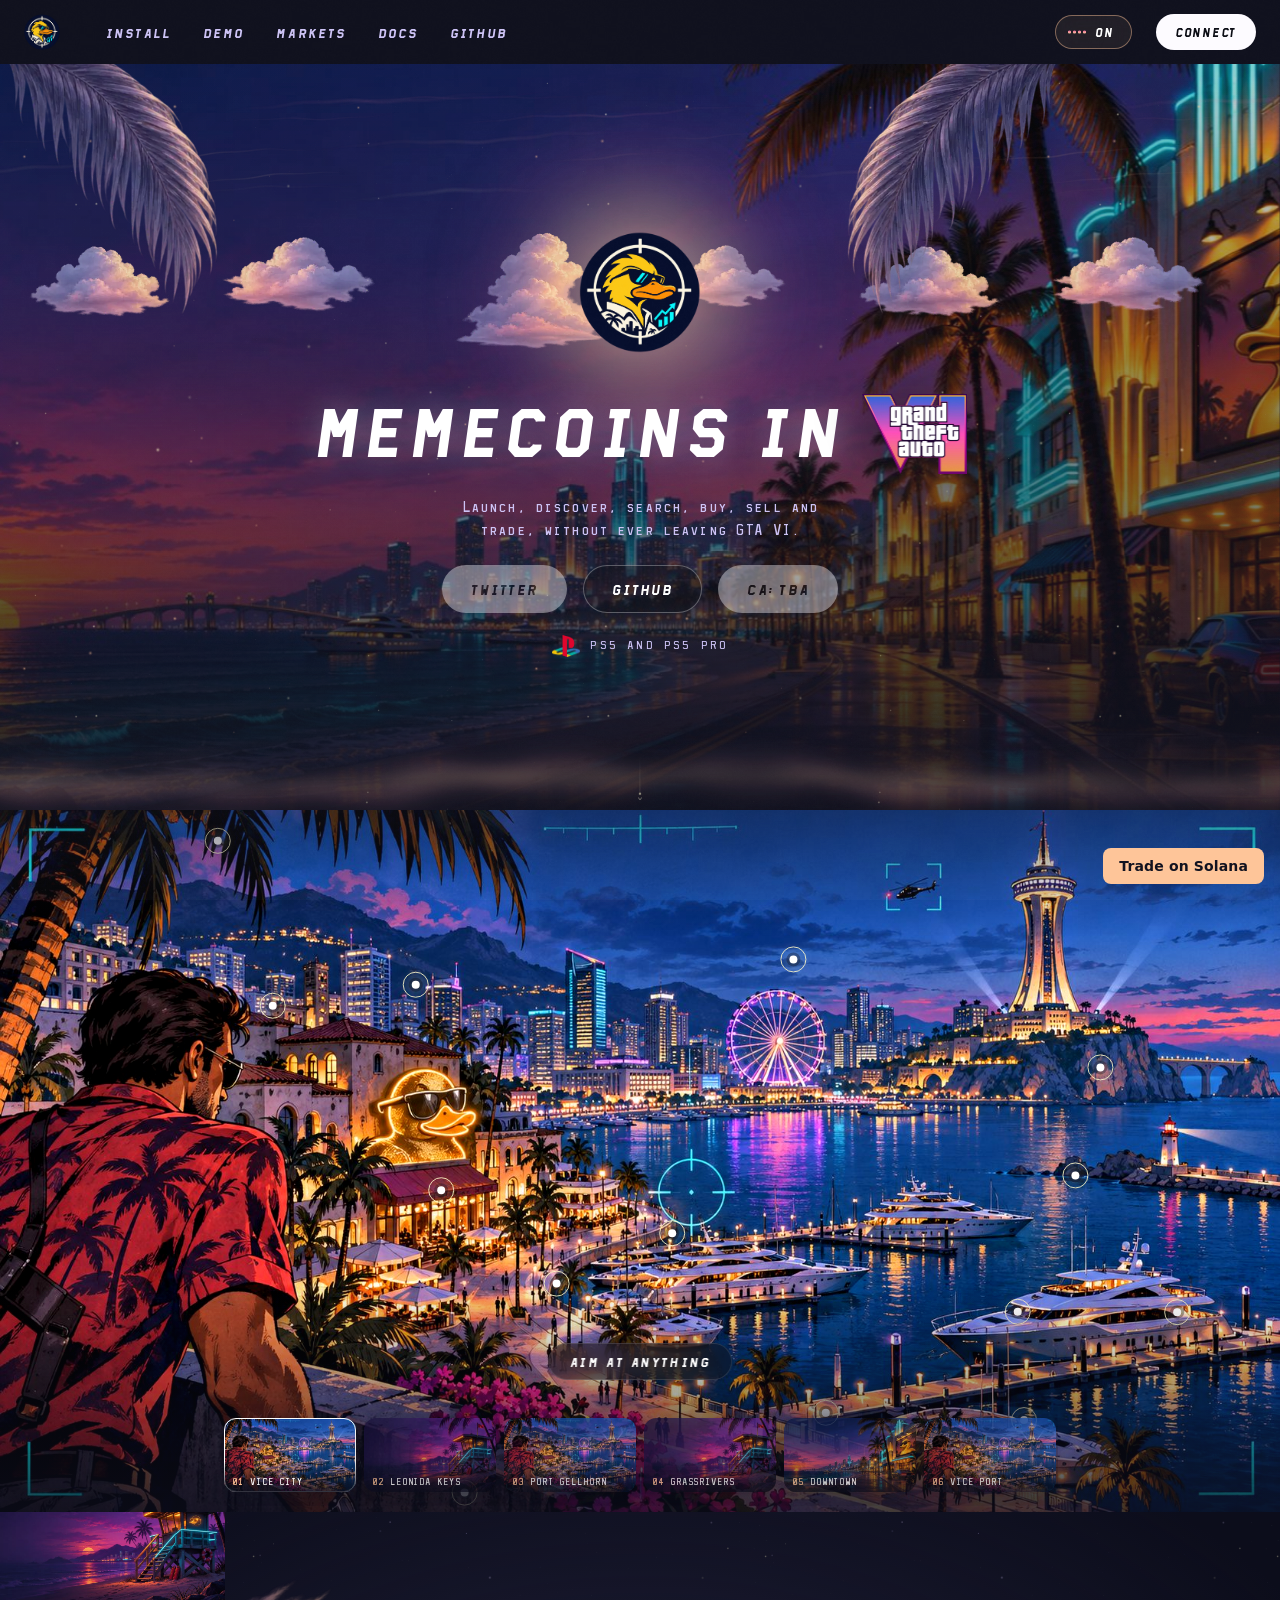
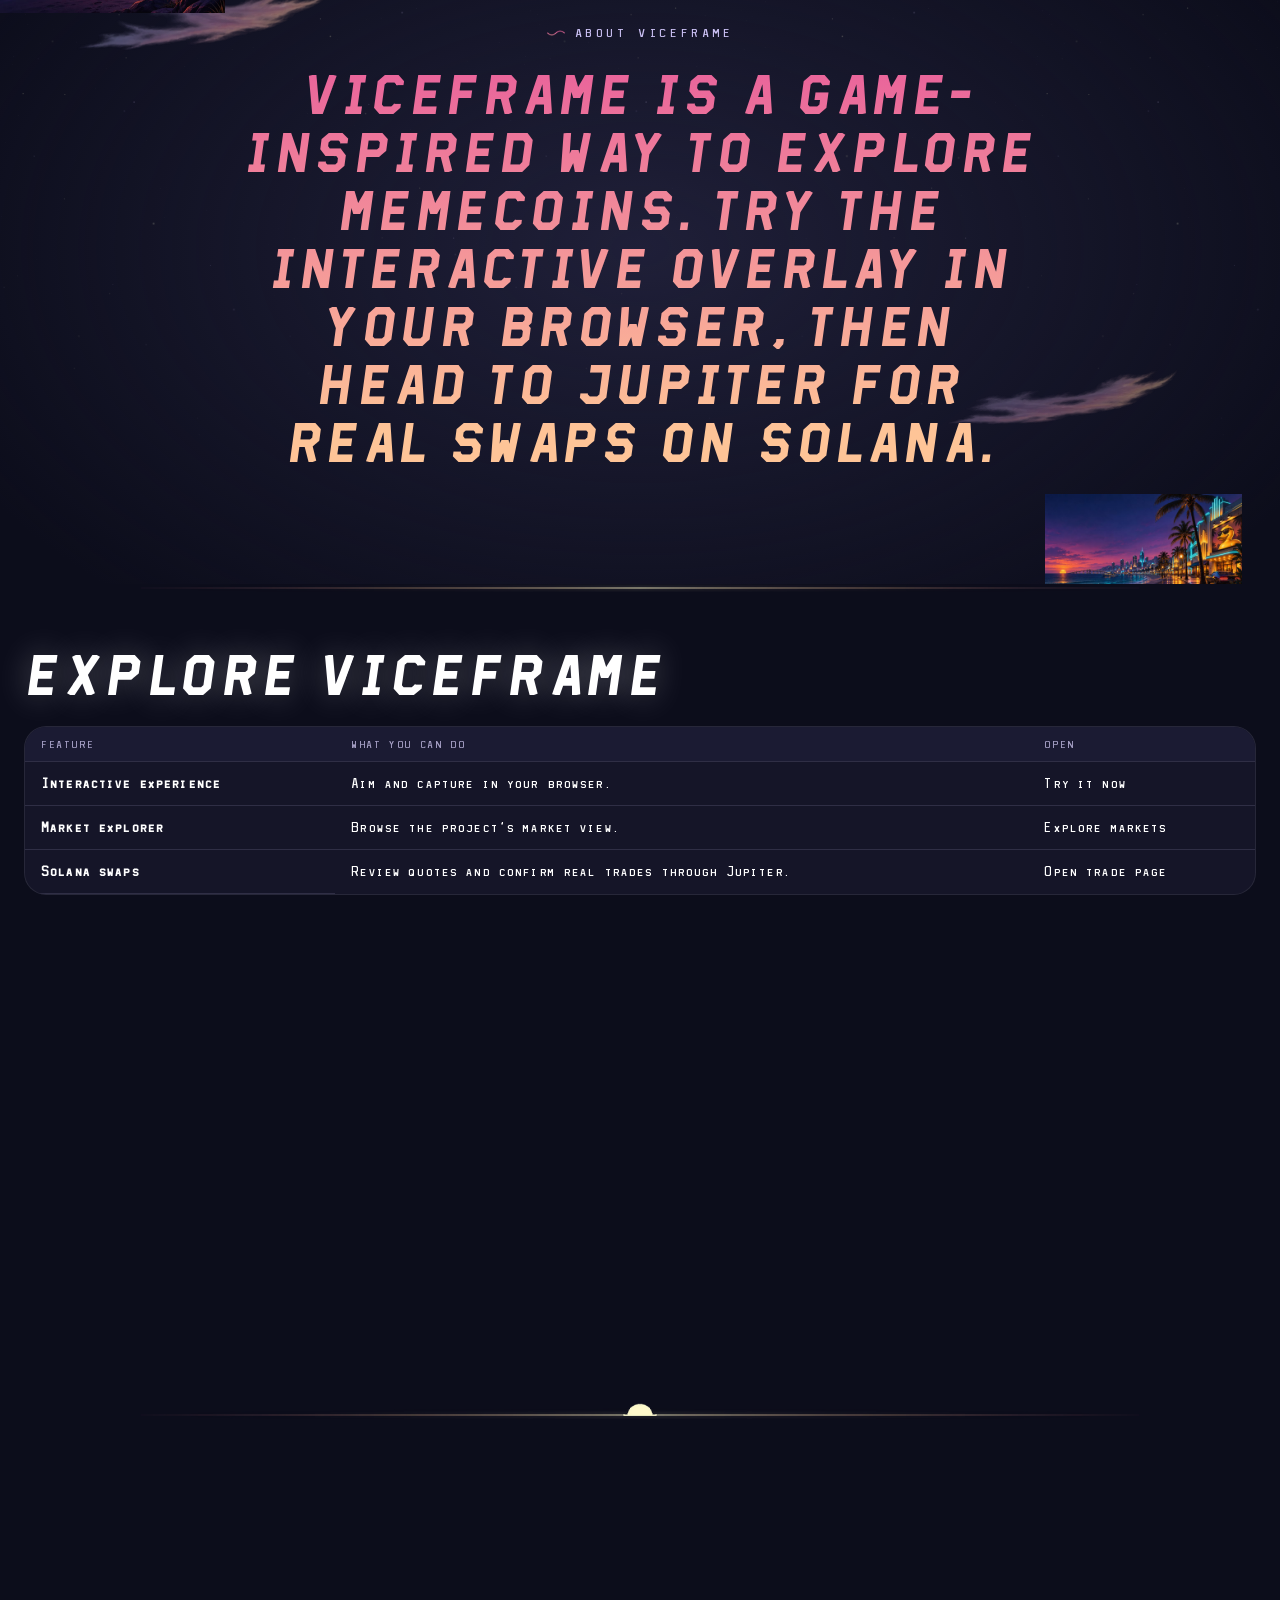
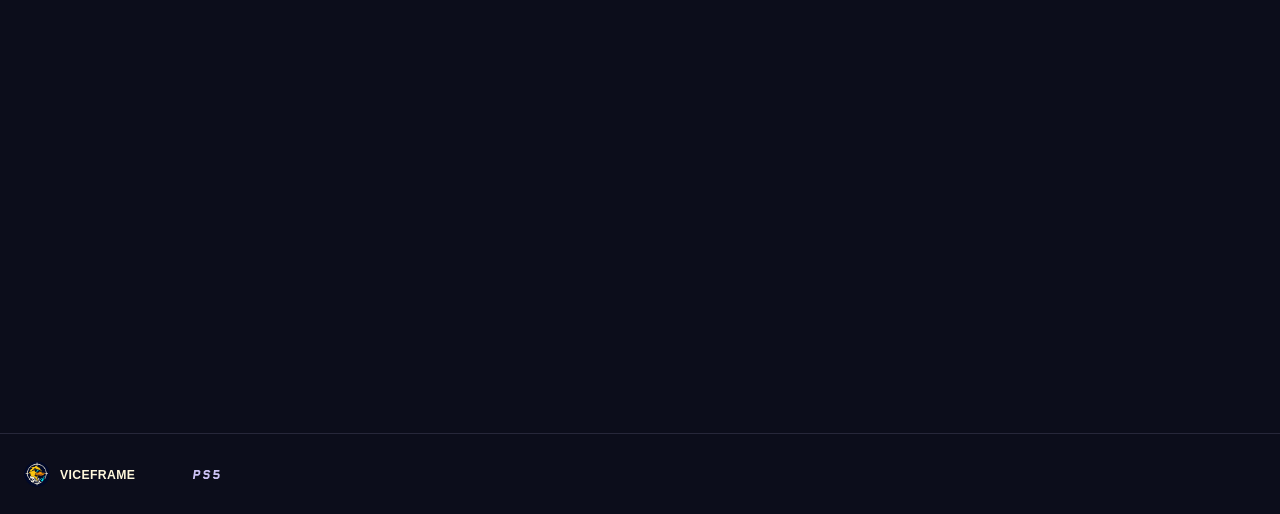
==== commit e9df1203: "Keep top navigation relative to the deployed site" ====
--- a/index.html
+++ b/index.html
@@ -1,9 +1,9 @@
-<!DOCTYPE html><!--JYeI1JQPAxYSqyUXKPtal--><html lang="en"><head><meta charSet="utf-8"/><meta name="viewport" content="width=device-width, initial-scale=1"/><link rel="preload" as="image" href="./viceframe-logo.png"/><link rel="preload" as="image" imageSrcSet="./viceframe-art/avenue-960.jpg 960w, ./viceframe-art/avenue-1440.jpg 1440w, ./viceframe-art/avenue-1672.jpg 1672w" imageSizes="100vw" fetchPriority="high"/><link rel="preload" as="image" href="./viceframe-logo.png?v=2"/><link rel="preload" as="image" href="./assets/brand/gta-vi.webp"/><link rel="stylesheet" href="./_next/static/css/b32a3bf738845cd7.css?v=assets5" data-precedence="next"/><link rel="stylesheet" href="./_next/static/css/f9a9773fed847f67.css?v=assets5" data-precedence="next"/><link rel="stylesheet" href="./_next/static/css/81d1fb21fdbe2b61.css?v=assets5" data-precedence="next"/><link rel="stylesheet" href="./_next/static/css/fc2126a814834566.css?v=assets5" data-precedence="next"/><link rel="preload" as="script" fetchPriority="low" href="./_next/static/chunks/webpack-08140e8320abeac0.js"/><script src="./_next/static/chunks/4bd1b696-409494caf8c83275.js" async=""></script><script src="./_next/static/chunks/255-0e1a61bb32380720.js" async=""></script><script src="./_next/static/chunks/main-app-f810cc9959894cd9.js" async=""></script><script src="./_next/static/chunks/239-ac729ad96040ad45.js" async=""></script><script src="./_next/static/chunks/176-25a1a5572a64546d.js" async=""></script><script src="./_next/static/chunks/344-5094b537470de176.js?v=viceframe-2" async=""></script><script src="./_next/static/chunks/908-8067cca6b13584b6.js" async=""></script><script src="./_next/static/chunks/app/page-d785309f84cf7e8a.js?v=viceframe-2" async=""></script><script src="./_next/static/chunks/app/layout-2463464e4d15f149.js?v=viceframe-2" async=""></script><link rel="preload" href="./fonts/nasduck-display.woff2" as="font" type="font/woff2" crossorigin="anonymous"/><link rel="preload" href="./fonts/nasduck-mono.woff2" as="font" type="font/woff2" crossorigin="anonymous"/><meta name="theme-color" content="#0C0D1B"/><title>VICEFRAME. Memecoins in GTA VI</title><meta name="description" content="Launch, discover, search, buy, sell and trade memecoins without ever leaving GTA VI."/><meta name="application-name" content="VICEFRAME"/><link rel="manifest" href="./manifest.webmanifest"/><meta name="keywords" content="VICEFRAME,memecoins,GTA VI,Solana,PS5,Leonida,Vice City,overlay"/><meta name="robots" content="index, follow"/><link rel="canonical" href="/gta/"/><meta name="format-detection" content="telephone=no, address=no, email=no"/><meta property="og:title" content="VICEFRAME. Memecoins in GTA VI"/><meta property="og:description" content="Launch, discover, search, buy, sell and trade memecoins without ever leaving GTA VI."/><meta property="og:url" content="https://nasduck.org/"/><meta property="og:site_name" content="VICEFRAME"/><meta property="og:locale" content="en_US"/><meta property="og:image" content="https://ghostxrun.github.io/gta/viceframe-logo.png"/><meta property="og:image:width" content="1200"/><meta property="og:image:height" content="600"/><meta property="og:image:type" content="image/jpeg"/><meta property="og:image:alt" content="VICEFRAME. Memecoins in GTA 6: the duck mark and the wordmark over a city skyline across the bay at sunset"/><meta property="og:type" content="website"/><meta name="twitter:card" content="summary_large_image"/><meta name="twitter:title" content="VICEFRAME. Memecoins in GTA VI"/><meta name="twitter:description" content="Launch, discover, search, buy, sell and trade memecoins without ever leaving GTA VI."/><meta name="twitter:image" content="https://ghostxrun.github.io/gta/viceframe-logo.png"/><meta name="twitter:image:width" content="1200"/><meta name="twitter:image:height" content="600"/><meta name="twitter:image:type" content="image/jpeg"/><meta name="twitter:image:alt" content="VICEFRAME. Memecoins in GTA 6: the duck mark and the wordmark over a city skyline across the bay at sunset"/><link rel="icon" href="./viceframe-logo.png" type="image/x-icon" sizes="16x16"/><link rel="icon" href="./viceframe-logo.png" sizes="any"/><link rel="icon" href="./viceframe-logo.png" type="image/png" sizes="96x96"/><link rel="apple-touch-icon" href="./viceframe-logo.png"/><noscript><style>[data-loader]{display:none!important}</style></noscript><script src="./_next/static/chunks/polyfills-42372ed130431b0a.js" noModule=""></script><style>
+<!DOCTYPE html><!--JYeI1JQPAxYSqyUXKPtal--><html lang="en"><head><meta charSet="utf-8"/><meta name="viewport" content="width=device-width, initial-scale=1"/><link rel="preload" as="image" href="./viceframe-logo.png"/><link rel="preload" as="image" imageSrcSet="./viceframe-art/avenue-960.jpg 960w, ./viceframe-art/avenue-1440.jpg 1440w, ./viceframe-art/avenue-1672.jpg 1672w" imageSizes="100vw" fetchPriority="high"/><link rel="preload" as="image" href="./viceframe-logo.png?v=2"/><link rel="preload" as="image" href="./assets/brand/gta-vi.webp"/><link rel="stylesheet" href="./_next/static/css/b32a3bf738845cd7.css?v=assets5" data-precedence="next"/><link rel="stylesheet" href="./_next/static/css/f9a9773fed847f67.css?v=assets5" data-precedence="next"/><link rel="stylesheet" href="./_next/static/css/81d1fb21fdbe2b61.css?v=assets5" data-precedence="next"/><link rel="stylesheet" href="./_next/static/css/fc2126a814834566.css?v=assets5" data-precedence="next"/><link rel="preload" as="script" fetchPriority="low" href="./_next/static/chunks/webpack-08140e8320abeac0.js"/><script src="./_next/static/chunks/4bd1b696-409494caf8c83275.js" async=""></script><script src="./_next/static/chunks/255-0e1a61bb32380720.js" async=""></script><script src="./_next/static/chunks/main-app-f810cc9959894cd9.js" async=""></script><script src="./_next/static/chunks/239-ac729ad96040ad45.js" async=""></script><script src="./_next/static/chunks/176-25a1a5572a64546d.js" async=""></script><script src="./_next/static/chunks/344-5094b537470de176.js?v=viceframe-2" async=""></script><script src="./_next/static/chunks/908-8067cca6b13584b6.js" async=""></script><script src="./_next/static/chunks/app/page-d785309f84cf7e8a.js?v=viceframe-2" async=""></script><script src="./_next/static/chunks/app/layout-2463464e4d15f149.js?v=nav-relative" async=""></script><link rel="preload" href="./fonts/nasduck-display.woff2" as="font" type="font/woff2" crossorigin="anonymous"/><link rel="preload" href="./fonts/nasduck-mono.woff2" as="font" type="font/woff2" crossorigin="anonymous"/><meta name="theme-color" content="#0C0D1B"/><title>VICEFRAME. Memecoins in GTA VI</title><meta name="description" content="Launch, discover, search, buy, sell and trade memecoins without ever leaving GTA VI."/><meta name="application-name" content="VICEFRAME"/><link rel="manifest" href="./manifest.webmanifest"/><meta name="keywords" content="VICEFRAME,memecoins,GTA VI,Solana,PS5,Leonida,Vice City,overlay"/><meta name="robots" content="index, follow"/><link rel="canonical" href="/gta/"/><meta name="format-detection" content="telephone=no, address=no, email=no"/><meta property="og:title" content="VICEFRAME. Memecoins in GTA VI"/><meta property="og:description" content="Launch, discover, search, buy, sell and trade memecoins without ever leaving GTA VI."/><meta property="og:url" content="https://nasduck.org/"/><meta property="og:site_name" content="VICEFRAME"/><meta property="og:locale" content="en_US"/><meta property="og:image" content="https://ghostxrun.github.io/gta/viceframe-logo.png"/><meta property="og:image:width" content="1200"/><meta property="og:image:height" content="600"/><meta property="og:image:type" content="image/jpeg"/><meta property="og:image:alt" content="VICEFRAME. Memecoins in GTA 6: the duck mark and the wordmark over a city skyline across the bay at sunset"/><meta property="og:type" content="website"/><meta name="twitter:card" content="summary_large_image"/><meta name="twitter:title" content="VICEFRAME. Memecoins in GTA VI"/><meta name="twitter:description" content="Launch, discover, search, buy, sell and trade memecoins without ever leaving GTA VI."/><meta name="twitter:image" content="https://ghostxrun.github.io/gta/viceframe-logo.png"/><meta name="twitter:image:width" content="1200"/><meta name="twitter:image:height" content="600"/><meta name="twitter:image:type" content="image/jpeg"/><meta name="twitter:image:alt" content="VICEFRAME. Memecoins in GTA 6: the duck mark and the wordmark over a city skyline across the bay at sunset"/><link rel="icon" href="./viceframe-logo.png" type="image/x-icon" sizes="16x16"/><link rel="icon" href="./viceframe-logo.png" sizes="any"/><link rel="icon" href="./viceframe-logo.png" type="image/png" sizes="96x96"/><link rel="apple-touch-icon" href="./viceframe-logo.png"/><noscript><style>[data-loader]{display:none!important}</style></noscript><script src="./_next/static/chunks/polyfills-42372ed130431b0a.js" noModule=""></script><style>
 .page_doors__gph58 .page_door__5nI08[data-tone="plum"] .page_doorArt__omURe{background-image:url("./viceframe-art/card-install.jpg");background-size:cover;background-position:center}
 .page_doors__gph58 .page_door__5nI08[data-tone="navy"] .page_doorArt__omURe{background-image:url("./viceframe-art/card-overlay.jpg");background-size:cover;background-position:center}
 .page_doors__gph58 .page_door__5nI08[data-tone="forest"] .page_doorArt__omURe{background-image:url("./viceframe-art/card-markets.jpg");background-size:cover;background-position:center}
 .page_doors__gph58 .page_door__5nI08[data-tone="indigo"] .page_doorArt__omURe{background-image:url("./viceframe-art/card-docs.jpg");background-size:cover;background-position:center}
-</style><style>.Header_countdown__xpw0k{display:none!important}</style></head><body><div hidden=""><!--$--><!--/$--></div><div class="Loader_page__dsdg_"><a class="skip" href="index.html#main">Skip to content</a><header class="Header_root__NyHdN" data-open="false"><div class="container Header_inner__DLT3k"><a class="Header_logo____uDV" aria-label="VICEFRAME home" href="/gta/"><img alt="VICEFRAME" width="28" height="28" decoding="async" data-nimg="1" class="screen-mark" style="color:transparent" src="./viceframe-logo.png"/><span class="print-logo" aria-hidden="true"></span></a><span class="Countdown_root__Cqxu_ Countdown_chip__43_if Header_countdown__xpw0k" role="timer" aria-label="Time until 19 November 2026"><i class="Countdown_dot__lU3tY" aria-hidden="true"></i><span class="Countdown_unit__dpjVp"><b>00</b><i>d</i></span><span class="Countdown_unit__dpjVp"><b>00</b><i>h</i></span><span class="Countdown_unit__dpjVp"><b>00</b><i>m</i></span><span class="Countdown_unit__dpjVp"><b>00</b><i>s</i></span></span><button class="Header_menu__0AeTE" type="button" aria-expanded="false" aria-controls="header-panel">Menu</button><div class="Header_panel__W46Qb" id="header-panel"><nav class="Header_nav__tNWGY" aria-label="Primary"><a href="/gta/install/">Install</a><a href="/gta/demo/">Demo</a><a href="/gta/markets/">Markets</a><a href="/gta/docs/">Docs</a><a href="https://github.com/GHOSTXrun/gta" target="_blank" rel="noopener noreferrer">GitHub</a></nav><div class="Header_sound__80nA8"><button class="SoundToggle_root__4PpGr" type="button" aria-pressed="true" aria-label="Sound"><span class="SoundToggle_bars__EtgU1" aria-hidden="true"><i></i><i></i><i></i><i></i></span><span class="SoundToggle_label__hBJUl" aria-hidden="true">On</span></button></div><button class="Button_btn__WOgGk Button_primary__zsboU Button_sm__yrR9P Header_connect__j0zs7" type="button" data-magnetic="true">Connect</button></div></div></header><main id="main"><section class="page_hero__7KFOs" aria-labelledby="hero-title" data-scene="hero"><div class="Frame_root__4oRAW Frame_hero__YTkX6" aria-hidden="true"><img class="Frame_img__C3UeQ Frame_deep__Mmp5Y" data-depth="0.08" data-depth-host="parent" src="./viceframe-art/avenue-1672.jpg" srcSet="./viceframe-art/avenue-960.jpg 960w, ./viceframe-art/avenue-1440.jpg 1440w, ./viceframe-art/avenue-1672.jpg 1672w" sizes="100vw" width="2560" height="1440" alt="" loading="eager" fetchPriority="high" decoding="async" style="object-position:50% 60%"/><div class="Frame_wash__CItgz"></div><div class="Frame_veil__tHzac"></div></div><canvas class="HeroGL_canvas__3VpV6" aria-hidden="true"></canvas><div class="Atmos_sky__tWo7i" aria-hidden="true" data-deco="true"><i class="Atmos_strip__eyE6i Atmos_cirrus__AWqtI"></i><i class="Atmos_strip__eyE6i Atmos_cloudsFar__77_UT"></i><i class="Atmos_strip__eyE6i Atmos_cloudsNear__hU2fl"></i><span class="Atmos_bird__pVUCs" style="top:24%;--s:0.34;--d:46s;--w:-8s"><i></i></span><span class="Atmos_bird__pVUCs" style="top:19%;--s:0.24;--d:58s;--w:-31s"><i></i></span><span class="Atmos_bird__pVUCs" style="top:31%;--s:0.28;--d:52s;--w:-44s"><i></i></span><i class="Atmos_rise__zhHNm Atmos_dust__ty_38"></i><i class="Atmos_frond__FMoH6 Atmos_frondLeft__vp9_4"></i><i class="Atmos_frond__FMoH6 Atmos_frondRight__kkfcy"></i><i class="Atmos_strip__eyE6i Atmos_haze__lwQOi"></i></div><div class="container page_heroIn__4OIAo" data-scene-fade="true"><div class="ChromeMark_root__nffLW"><span class="ChromeMark_bloom__7bkau" aria-hidden="true" data-deco="true"></span><button class="ChromeMark_duck__gl7tj" type="button" aria-label="VICEFRAME" data-tilt="true" data-deco="true"></button><span class="ChromeMark_glint___y1Ss ChromeMark_glintA__ysmY1" aria-hidden="true"></span><span class="ChromeMark_glint___y1Ss ChromeMark_glintB__JXPHi" aria-hidden="true"></span></div><div class="page_sloganRow__qapWF"><h1 id="hero-title" class="page_slogan__FJXO_">Memecoins in <span class="sr-only">GTA VI</span></h1><img alt="" width="421" height="320" decoding="async" data-nimg="1" class="page_game__KJlRi" style="color:transparent" src="./assets/brand/gta-vi.webp"/></div><p class="page_lede__m7AMO">Launch, discover, search, buy, sell and trade, without ever leaving GTA VI.</p><div class="page_cta__i2v5_"><button type="button" class="Button_btn__WOgGk Button_primary__zsboU" disabled title="Twitter link to be announced">Twitter</button><a class="Button_btn__WOgGk Button_ghost__eb_iL Button_onArt__KnK2L" href="https://github.com/GHOSTXrun/gta" target="_blank" rel="noopener noreferrer" data-magnetic="true">GitHub</a><button type="button" class="Button_btn__WOgGk Button_primary__zsboU" disabled>CA: TBA</button></div><p class="page_platform__FGL_C"><img alt="PlayStation" loading="lazy" width="126" height="96" decoding="async" data-nimg="1" style="color:transparent" src="./assets/brand/playstation.webp"/><span>PS5 and PS5 Pro</span></p></div><span class="page_cue__RYlJz" aria-hidden="true"></span></section><div class="page_demo__WQzBe" data-clip="true"><section class="DemoStage_stage__ioQdy" data-variant="block" data-phase="idle" data-own-cursor="true" aria-label="The overlay. Aim at a target and press Enter to capture it."><div class="DemoStage_pan__w5vRd"><div class="DemoStage_world__a9wUd" style="--ar:1.7777777777777777"><img class="DemoStage_still__wdJkG" src="./viceframe-art/game-10-bayfront-1672.jpg" srcSet="./viceframe-art/game-10-bayfront-960.jpg 960w, ./viceframe-art/game-10-bayfront-1440.jpg 1440w, ./viceframe-art/game-10-bayfront-1672.jpg 1672w" sizes="(max-width: 767px) 130vw, 120vw" width="3840" height="2160" alt="A lit tower over the bay at sunset: a helicopter in the clouds, a ferris wheel, a marina, yachts on the water" loading="lazy" fetchPriority="auto" decoding="async" draggable="false"/><button type="button" data-spot="heli" class="DemoStage_spot__EWwKN  " style="left:62%;top:22%;width:9%" aria-label="Helicopter. Capture"></button><button type="button" data-spot="crown" class="DemoStage_spot__EWwKN  " style="left:17%;top:5.5%;width:8%" aria-label="Tower crown. Capture"></button><button type="button" data-spot="orb" class="DemoStage_spot__EWwKN  " style="left:21.3%;top:28.5%;width:5.2%" aria-label="Rooftop orb. Capture"></button><button type="button" data-spot="pad" class="DemoStage_spot__EWwKN  " style="left:32.5%;top:25.5%;width:5.2%" aria-label="Helipad. Capture"></button><button type="button" data-spot="window" class="DemoStage_spot__EWwKN  " style="left:34.5%;top:54%;width:7%" aria-label="Lit windows. Capture"></button><button type="button" data-spot="wheel" class="DemoStage_spot__EWwKN  " style="left:52.5%;top:60%;width:7%" aria-label="Ferris wheel. Capture"></button><button type="button" data-spot="marina" class="DemoStage_spot__EWwKN  " style="left:43.5%;top:67%;width:6%" aria-label="Marina. Capture"></button><button type="button" data-spot="skyline" class="DemoStage_spot__EWwKN  " style="left:84%;top:52%;width:9%" aria-label="Skyline. Capture"></button><button type="button" data-spot="sunset" class="DemoStage_spot__EWwKN  " style="left:86%;top:37%;width:9%" aria-label="Sunset. Capture"></button><button type="button" data-spot="boat" class="DemoStage_spot__EWwKN  " style="left:79.5%;top:71%;width:5.2%" aria-label="Speedboat. Capture"></button><button type="button" data-spot="yacht" class="DemoStage_spot__EWwKN  " style="left:92%;top:71%;width:5.6%" aria-label="Yacht. Capture"></button><button type="button" data-spot="stage" class="DemoStage_spot__EWwKN  " style="left:64.5%;top:85%;width:8%" aria-label="Amphitheatre. Capture"></button><button type="button" data-spot="vent" class="DemoStage_spot__EWwKN  " style="left:80%;top:86%;width:6.4%" aria-label="Rooftop vent. Capture"></button><button type="button" data-spot="sign" class="DemoStage_spot__EWwKN  " style="left:36.3%;top:96%;width:6%" aria-label="Tower sign. Capture"></button><div class="DemoStage_reticle__Rau3o" aria-hidden="true"></div></div></div><div class="DemoStage_hud__L6fwo"><p class="DemoStage_tag__vUn0Y"><b>Scene detected</b><span>Vice City</span></p><p class="DemoStage_hint__lWsbn">Aim at anything</p><p class="sr-only" role="status" aria-live="polite"></p><div class="DemoStage_strip__lpz4_"><div class="StillStrip_root__yRwB3" data-dragging="false" data-start="true" data-end="false" role="group" aria-label="Choose a still"><button class="StillStrip_arrow__RNacA StillStrip_prev__V2CIT" type="button" aria-label="Earlier stills" disabled=""></button><div class="StillStrip_track__gncGa" data-lenis-prevent="true"><button type="button" class="StillStrip_tile__aDXQG" data-still="bayfront" aria-pressed="true" aria-label="Vice City"><img alt="" draggable="false" loading="lazy" width="132" height="74" decoding="async" data-nimg="1" style="color:transparent" src="./viceframe-art/game-10-bayfront-420.jpg"/><span class="StillStrip_caption__ynbCU" aria-hidden="true"><i>01</i>Vice City</span></button><button type="button" class="StillStrip_tile__aDXQG" data-still="keys" aria-pressed="false" aria-label="Leonida Keys"><img alt="" draggable="false" loading="lazy" width="132" height="74" decoding="async" data-nimg="1" style="color:transparent" src="./viceframe-art/shore-420.jpg"/><span class="StillStrip_caption__ynbCU" aria-hidden="true"><i>02</i>Leonida Keys</span></button><button type="button" class="StillStrip_tile__aDXQG" data-still="port" aria-pressed="false" aria-label="Port Gellhorn"><img alt="" draggable="false" loading="lazy" width="132" height="74" decoding="async" data-nimg="1" style="color:transparent" src="./viceframe-art/game-10-bayfront-420.jpg"/><span class="StillStrip_caption__ynbCU" aria-hidden="true"><i>03</i>Port Gellhorn</span></button><button type="button" class="StillStrip_tile__aDXQG" data-still="swamp" aria-pressed="false" aria-label="Grassrivers"><img alt="" draggable="false" loading="lazy" width="132" height="74" decoding="async" data-nimg="1" style="color:transparent" src="./viceframe-art/shore-420.jpg"/><span class="StillStrip_caption__ynbCU" aria-hidden="true"><i>04</i>Grassrivers</span></button><button type="button" class="StillStrip_tile__aDXQG" data-still="downtown" aria-pressed="false" aria-label="Downtown"><img alt="" draggable="false" loading="lazy" width="132" height="74" decoding="async" data-nimg="1" style="color:transparent" src="./viceframe-art/avenue-420.jpg"/><span class="StillStrip_caption__ynbCU" aria-hidden="true"><i>05</i>Downtown</span></button><button type="button" class="StillStrip_tile__aDXQG" data-still="harbor" aria-pressed="false" aria-label="Vice Port"><img alt="" draggable="false" loading="lazy" width="132" height="74" decoding="async" data-nimg="1" style="color:transparent" src="./viceframe-art/game-10-bayfront-420.jpg"/><span class="StillStrip_caption__ynbCU" aria-hidden="true"><i>06</i>Vice Port</span></button></div><button class="StillStrip_arrow__RNacA undefined" type="button" aria-label="More stills"></button></div></div><div class="DemoStage_dock__DLdbN"></div></div></section></div><section class="below-fold page_story__mYY4J" aria-labelledby="story-title"><div class="Atmos_sky__tWo7i" aria-hidden="true" data-deco="true"><i class="Atmos_stars__hzMT_"></i><i class="Atmos_stars__hzMT_ Atmos_starsTwinkle__F17M_"></i><i class="Atmos_float__F66KZ Atmos_wispA__4p6WL"></i><i class="Atmos_float__F66KZ Atmos_wispB__GCJm0"></i><i class="Atmos_wind__XRMKS" style="top:22%;width:38%;--img:url(https://nasduck.org/&quot;./assets/v2/fx/cirrus.webp&quot;);--d:11s;--w:0s"></i><i class="Atmos_wind__XRMKS" style="top:58%;width:44%;--img:url(https://nasduck.org/&quot;./assets/v2/fx/cirrus.webp&quot;);--d:14s;--w:5s"></i><i class="Atmos_wind__XRMKS" style="top:80%;width:34%;--img:url(https://nasduck.org/&quot;./assets/v2/fx/cirrus.webp&quot;);--d:12s;--w:9s"></i><i class="Atmos_artLeft__99eQd" data-depth="0.06"></i><i class="Atmos_artRight__I95rI" data-depth="0.04"></i><i class="Atmos_firefly__xMwz4" style="left:18%;top:70%;--img:url(https://nasduck.org/&quot;./assets/v2/fx/glint-4.webp&quot;);--d:13s;--w:0s"></i><i class="Atmos_firefly__xMwz4" style="left:76%;top:30%;--img:url(https://nasduck.org/&quot;./assets/v2/fx/glint-4.webp&quot;);--d:17s;--w:-6s"></i><i class="Atmos_firefly__xMwz4" style="left:62%;top:82%;--img:url(https://nasduck.org/&quot;./assets/v2/fx/glint-4.webp&quot;);--d:15s;--w:-3s"></i><i class="Atmos_firefly__xMwz4" style="left:30%;top:24%;--img:url(https://nasduck.org/&quot;./assets/v2/fx/glint-4.webp&quot;);--d:19s;--w:-11s"></i></div><div class="container page_storyIn__LsdNe"><h2 id="story-title" data-plain="true" class="mark mark-wave page_storyHead__zUNdK">About VICEFRAME</h2><p class="sunset-text page_storyText__wiGyI" data-story="true">VICEFRAME is a game-inspired way to explore memecoins. Try the interactive overlay in your browser, then head to Jupiter for real swaps on Solana.</p></div></section><div class="Atmos_rule__FqNo1" aria-hidden="true"><img src="./assets/v2/fx/rule-1.webp" width="1400" height="11" alt="" loading="lazy" decoding="async" data-rule="true"/></div><section class="below-fold page_block__7IW92" aria-labelledby="markets-title"><div class="container"><div class="page_blockHead__B8aES"><h2 id="markets-title">Explore VICEFRAME</h2></div><div class="Market_wrap__1rHYG gfx-panel-scroll"><table class="Market_table__bTs51"><thead><tr><th scope="col" class="Market_l__QLRhl">Feature</th><th scope="col" class="Market_l__QLRhl">What you can do</th><th scope="col" class="Market_l__QLRhl">Open</th></tr></thead><tbody><tr><th scope="row" class="Market_l__QLRhl">Interactive experience</th><td class="Market_l__QLRhl">Aim and capture in your browser.</td><td class="Market_l__QLRhl"><a href="./demo/">Try it now</a></td></tr><tr><th scope="row" class="Market_l__QLRhl">Market explorer</th><td class="Market_l__QLRhl">Browse the project’s market view.</td><td class="Market_l__QLRhl"><a href="./markets/">Explore markets</a></td></tr><tr><th scope="row" class="Market_l__QLRhl">Solana swaps</th><td class="Market_l__QLRhl">Review quotes and confirm real trades through Jupiter.</td><td class="Market_l__QLRhl"><a href="./trade/">Open trade page</a></td></tr></tbody></table></div></div></section><section class="below-fold page_block__7IW92 page_doorsBlock__t_PMi" aria-label="Explore"><i class="Atmos_bokeh__q8uvh" aria-hidden="true" data-deco="true"></i><ul class="container page_doors__gph58"><li data-rise="true"><a class="page_door__5nI08" data-tone="plum" href="install/index.html"><span class="page_doorArt__omURe" aria-hidden="true"></span><span class="page_doorLabel__nvb2E">Install</span><span class="page_doorTitle__ngwDH">On your PS5</span><span class="page_doorLine__ZKWLl">Straight from the console you already own.</span><span class="page_doorCta__Sfmvs">Get it<!-- --> <span class="Icon_icon__JamjP" style="--i:url(assets/ui/10-chevron-right.svg)" aria-hidden="true"></span></span></a></li><li data-rise="true"><a class="page_door__5nI08" data-tone="navy" href="demo/index.html"><span class="page_doorArt__omURe" aria-hidden="true"></span><span class="page_doorLabel__nvb2E">Overlay</span><span class="page_doorTitle__ngwDH">Aim and capture</span><span class="page_doorLine__ZKWLl">Point at anything in Leonida and launch it.</span><span class="page_doorCta__Sfmvs">Try it<!-- --> <span class="Icon_icon__JamjP" style="--i:url(assets/ui/10-chevron-right.svg)" aria-hidden="true"></span></span></a></li><li data-rise="true"><a class="page_door__5nI08" data-tone="forest" href="markets/index.html"><span class="page_doorArt__omURe" aria-hidden="true"></span><span class="page_doorLabel__nvb2E">Markets</span><span class="page_doorTitle__ngwDH">Forty and counting</span><span class="page_doorLine__ZKWLl">Every coin players have launched, in one table.</span><span class="page_doorCta__Sfmvs">Browse<!-- --> <span class="Icon_icon__JamjP" style="--i:url(assets/ui/10-chevron-right.svg)" aria-hidden="true"></span></span></a></li><li data-rise="true"><a class="page_door__5nI08" data-tone="indigo" href="docs/index.html"><span class="page_doorArt__omURe" aria-hidden="true"></span><span class="page_doorLabel__nvb2E">Docs</span><span class="page_doorTitle__ngwDH">Build on it</span><span class="page_doorLine__ZKWLl">A stream of events and an API.</span><span class="page_doorCta__Sfmvs">Read<!-- --> <span class="Icon_icon__JamjP" style="--i:url(assets/ui/10-chevron-right.svg)" aria-hidden="true"></span></span></a></li></ul></section><div class="Atmos_rule__FqNo1" aria-hidden="true"><img src="./assets/v2/fx/rule-2.webp" width="1400" height="22" alt="" loading="lazy" decoding="async" data-rule="true"/></div><section class="below-fold page_close__dAI8o" aria-labelledby="close-title"><div class="Frame_root__4oRAW" aria-hidden="true"><img class="Frame_img__C3UeQ Frame_deep__Mmp5Y" data-depth="0.08" data-depth-host="parent" src="./viceframe-art/shore-1672.jpg" srcSet="./viceframe-art/shore-960.jpg 960w, ./viceframe-art/shore-1440.jpg 1440w, ./viceframe-art/shore-1672.jpg 1672w" sizes="100vw" width="2560" height="1440" alt="" loading="lazy" fetchPriority="auto" decoding="async" style="object-position:50% 70%"/><div class="Frame_wash__CItgz"></div><div class="Frame_veil__tHzac"></div></div><div class="Atmos_sky__tWo7i" aria-hidden="true" data-deco="true"><i class="Atmos_strip__eyE6i Atmos_cloudsFar__77_UT Atmos_high__1I5xx"></i><i class="Atmos_flock__wrez4"></i><i class="Atmos_rays__cO7lP"></i><i class="Atmos_leak__vH572"></i><i class="Atmos_strip__eyE6i Atmos_wave__8JQWQ Atmos_wave1__so9Gq"></i><i class="Atmos_strip__eyE6i Atmos_wave__8JQWQ Atmos_wave2__182BR"></i><i class="Atmos_strip__eyE6i Atmos_wave__8JQWQ Atmos_wave3__1YPpm"></i></div><div class="container page_closeIn__6PuJd"><p class="eyebrow mark mark-sun">VICEFRAME</p><h2 id="close-title">Find your next move</h2><p>Explore the interactive overlay or head to Jupiter for Solana swaps.</p><div class="page_cta__i2v5_"><a class="Button_btn__WOgGk Button_primary__zsboU" href="./demo/">Explore the overlay</a><a class="Button_btn__WOgGk Button_ghost__eb_iL Button_onArt__KnK2L" href="./trade/">Trade on Solana</a></div></div></section><div class="Atmos_petals__HSEf1" aria-hidden="true" data-deco="true"><i style="left:6%;width:22px;height:22px;--img:url(https://nasduck.org/&quot;./assets/v2/fx/dust.webp&quot;);--d:26s;--w:-3s;--sway:9vw"></i><i style="left:19%;width:18px;height:18px;--img:url(https://nasduck.org/&quot;./assets/v2/fx/dust.webp&quot;);--d:34s;--w:-19s;--sway:-6vw"></i><i style="left:33%;width:16px;height:16px;--img:url(https://nasduck.org/&quot;./assets/v2/fx/dust.webp&quot;);--d:29s;--w:-11s;--sway:12vw"></i><i style="left:52%;width:24px;height:24px;--img:url(https://nasduck.org/&quot;./assets/v2/fx/dust.webp&quot;);--d:31s;--w:-24s;--sway:-8vw"></i><i style="left:68%;width:15px;height:15px;--img:url(https://nasduck.org/&quot;./assets/v2/fx/dust.webp&quot;);--d:37s;--w:-7s;--sway:7vw"></i><i style="left:81%;width:20px;height:20px;--img:url(https://nasduck.org/&quot;./assets/v2/fx/dust.webp&quot;);--d:28s;--w:-15s;--sway:-11vw"></i><i style="left:93%;width:17px;height:17px;--img:url(https://nasduck.org/&quot;./assets/v2/fx/dust.webp&quot;);--d:33s;--w:-28s;--sway:-5vw"></i></div><!--$--><!--/$--></main><footer class="Footer_root__67FAy"><div class="container Footer_inner__vtL_T"><a class="Footer_brand__0rdww" aria-label="VICEFRAME home" href="/gta/"><img alt="VICEFRAME" loading="lazy" width="26" height="26" decoding="async" data-nimg="1" style="color:transparent" src="./viceframe-logo.png"/><img alt="" loading="lazy" width="108" height="18" decoding="async" data-nimg="1" class="Footer_wordmark__BU8GA" style="color:transparent" src="./viceframe-wordmark.svg"/></a><nav class="Footer_links__cFiYr" aria-label="More"><a href="ps5/index.html">PS5</a></nav></div></footer><div class="Effects_progress__TQAcM" aria-hidden="true"></div><div class="Effects_flare__AmwOz" aria-hidden="true"></div><div class="Effects_cursor__OzAyl" aria-hidden="true"></div></div><div class="Loader_root__wuRCq" data-loader="true" data-phase="running" role="status" aria-live="polite" aria-hidden="false" style="--floor:1200ms"><span class="sr-only">Loading</span><div class="Loader_stage__BRGLH"><img alt="" width="150" height="150" decoding="async" data-nimg="1" class="Loader_duck__el8zU" style="color:transparent" src="./viceframe-logo.png?v=2"/></div><img alt="" aria-hidden="true" loading="lazy" width="120" height="20" decoding="async" data-nimg="1" class="Loader_wordmark__6u_rJ" style="color:transparent" src="./viceframe-wordmark.svg"/></div><script src="./_next/static/chunks/webpack-08140e8320abeac0.js" id="_R_" async=""></script><script>(self.__next_f=self.__next_f||[]).push([0])</script><script>self.__next_f.push([1,"1:\"$Sreact.fragment\"\n2:I[11457,[\"239\",\"static/chunks/239-ac729ad96040ad45.js?dpl=dpl_CNN5U6Zg6uqFDcREXkoUifTvRxAW\",\"176\",\"static/chunks/176-25a1a5572a64546d.js?dpl=dpl_CNN5U6Zg6uqFDcREXkoUifTvRxAW\",\"344\",\"static/chunks/344-5094b537470de176.js?dpl=dpl_CNN5U6Zg6uqFDcREXkoUifTvRxAW\",\"908\",\"static/chunks/908-8067cca6b13584b6.js?dpl=dpl_CNN5U6Zg6uqFDcREXkoUifTvRxAW\",\"974\",\"static/chunks/app/page-d785309f84cf7e8a.js?dpl=dpl_CNN5U6Zg6uqFDcREXkoUifTvRxAW\"],\"LoaderProvider\"]\n3:I[99534,[\"239\",\"static/chunks/239-ac729ad96040ad45.js?dpl=dpl_CNN5U6Zg6uqFDcREXkoUifTvRxAW\",\"176\",\"static/chunks/176-25a1a5572a64546d.js?dpl=dpl_CNN5U6Zg6uqFDcREXkoUifTvRxAW\",\"344\",\"static/chunks/344-5094b537470de176.js?dpl=dpl_CNN5U6Zg6uqFDcREXkoUifTvRxAW\",\"177\",\"static/chunks/app/layout-2463464e4d15f149.js?dpl=dpl_CNN5U6Zg6uqFDcREXkoUifTvRxAW\"],\"Header\"]\n4:I[9766,[],\"\"]\n5:I[98924,[],\"\"]\n6:I[11457,[\"239\",\"static/chunks/239-ac729ad96040ad45.js?dpl=dpl_CNN5U6Zg6uqFDcREXkoUifTvRxAW\",\"176\",\"static/chunks/176-25a1a5572a64546d.js?dpl=dpl_CNN5U6Zg6uqFDcREXkoUifTvRxAW\",\"344\",\"static/chunks/344-5094b537470de176.js?dpl=dpl_CNN5U6Zg6uqFDcREXkoUifTvRxAW\",\"908\",\"static/chunks/908-8067cca6b13584b6.js?dpl=dpl_CNN5U6Zg6uqFDcREXkoUifTvRxAW\",\"974\",\"static/chunks/app/page-d785309f84cf7e8a.js?dpl=dpl_CNN5U6Zg6uqFDcREXkoUifTvRxAW\"],\"RouteLink\"]\n7:I[81356,[\"239\",\"static/chunks/239-ac729ad96040ad45.js?dpl=dpl_CNN5U6Zg6uqFDcREXkoUifTvRxAW\",\"176\",\"static/chunks/176-25a1a5572a64546d.js?dpl=dpl_CNN5U6Zg6uqFDcREXkoUifTvRxAW\",\"344\",\"static/chunks/344-5094b537470de176.js?dpl=dpl_CNN5U6Zg6uqFDcREXkoUifTvRxAW\",\"908\",\"static/chunks/908-8067cca6b13584b6.js?dpl=dpl_CNN5U6Zg6uqFDcREXkoUifTvRxAW\",\"974\",\"static/chunks/app/page-d785309f84cf7e8a.js?dpl=dpl_CNN5U6Zg6uqFDcREXkoUifTvRxAW\"],\"Image\"]\n8:I[44395,[\"239\",\"static/chunks/239-ac729ad96040ad45.js?dpl=dpl_CNN5U6Zg6uqFDcREXkoUifTvRxAW\",\"176\",\"static/chunks/176-25a1a5572a64546d.js?dpl=dpl_CNN5U6Zg6uqFDcREXkoUifTvRxAW\",\"344\",\"static/chunks/344-5094b537470de176.js?dpl=dpl_CNN5U6Zg6uqFDcREXkoUifTvRxAW\",\"177\",\"static/chunks/app/layout-24634"])</script><script>self.__next_f.push([1,"64e4d15f149.js?dpl=dpl_CNN5U6Zg6uqFDcREXkoUifTvRxAW\"],\"Effects\"]\n19:I[57150,[],\"\"]\n:HL[\"./_next/static/css/b32a3bf738845cd7.css?v=assets5?dpl=dpl_CNN5U6Zg6uqFDcREXkoUifTvRxAW\",\"style\"]\n:HL[\"./_next/static/css/f9a9773fed847f67.css?v=assets5?dpl=dpl_CNN5U6Zg6uqFDcREXkoUifTvRxAW\",\"style\"]\n:HL[\"./_next/static/css/81d1fb21fdbe2b61.css?v=assets5?dpl=dpl_CNN5U6Zg6uqFDcREXkoUifTvRxAW\",\"style\"]\n:HL[\"./_next/static/css/fc2126a814834566.css?v=assets5?dpl=dpl_CNN5U6Zg6uqFDcREXkoUifTvRxAW\",\"style\"]\n"])</script><script>self.__next_f.push([1,"0:{\"P\":null,\"b\":\"JYeI1JQPAxYSqyUXKPtal\",\"p\":\"\",\"c\":[\"\",\"\"],\"i\":false,\"f\":[[[\"\",{\"children\":[\"__PAGE__\",{}]},\"$undefined\",\"$undefined\",true],[\"\",[\"$\",\"$1\",\"c\",{\"children\":[[[\"$\",\"link\",\"0\",{\"rel\":\"stylesheet\",\"href\":\"./_next/static/css/b32a3bf738845cd7.css?v=assets5?dpl=dpl_CNN5U6Zg6uqFDcREXkoUifTvRxAW\",\"precedence\":\"next\",\"crossOrigin\":\"$undefined\",\"nonce\":\"$undefined\"}],[\"$\",\"link\",\"1\",{\"rel\":\"stylesheet\",\"href\":\"./_next/static/css/f9a9773fed847f67.css?v=assets5?dpl=dpl_CNN5U6Zg6uqFDcREXkoUifTvRxAW\",\"precedence\":\"next\",\"crossOrigin\":\"$undefined\",\"nonce\":\"$undefined\"}],[\"$\",\"link\",\"2\",{\"rel\":\"stylesheet\",\"href\":\"./_next/static/css/81d1fb21fdbe2b61.css?v=assets5?dpl=dpl_CNN5U6Zg6uqFDcREXkoUifTvRxAW\",\"precedence\":\"next\",\"crossOrigin\":\"$undefined\",\"nonce\":\"$undefined\"}]],[\"$\",\"html\",null,{\"lang\":\"en\",\"children\":[[\"$\",\"head\",null,{\"children\":[[\"$\",\"link\",null,{\"rel\":\"preload\",\"href\":\"./fonts/nasduck-display.woff2\",\"as\":\"font\",\"type\":\"font/woff2\",\"crossOrigin\":\"anonymous\"}],[\"$\",\"link\",null,{\"rel\":\"preload\",\"href\":\"./fonts/nasduck-mono.woff2\",\"as\":\"font\",\"type\":\"font/woff2\",\"crossOrigin\":\"anonymous\"}],[\"$\",\"noscript\",null,{\"children\":[\"$\",\"style\",null,{\"children\":\"[data-loader]{display:none!important}\"}]}]]}],[\"$\",\"body\",null,{\"children\":[\"$\",\"$L2\",null,{\"children\":[[\"$\",\"a\",null,{\"className\":\"skip\",\"href\":\"#main\",\"children\":\"Skip to content\"}],[\"$\",\"$L3\",null,{}],[\"$\",\"main\",null,{\"id\":\"main\",\"children\":[\"$\",\"$L4\",null,{\"parallelRouterKey\":\"children\",\"error\":\"$undefined\",\"errorStyles\":\"$undefined\",\"errorScripts\":\"$undefined\",\"template\":[\"$\",\"$L5\",null,{}],\"templateStyles\":\"$undefined\",\"templateScripts\":\"$undefined\",\"notFound\":[[\"$\",\"section\",null,{\"className\":\"not-found_root__xij08\",\"aria-labelledby\":\"nf-title\",\"children\":[[\"$\",\"div\",null,{\"className\":\"Atmos_sky__tWo7i\",\"aria-hidden\":\"true\",\"data-deco\":true,\"children\":[null,[\"$\",\"i\",null,{\"className\":\"Atmos_strip__eyE6i Atmos_cloudsFar__77_UT Atmos_high__1I5xx\"}],[\"$\",\"i\",null,{\"className\":\"Atmos_rise__zhHNm Atmos_dust__ty_38\"}]]}],[\"$\",\"div\",null,{\"className\":\"container not-found_layout__DF6cZ\",\"children\":[[\"$\",\"div\",null,{\"className\":\"not-found_inner__oPGqn\",\"children\":[[\"$\",\"p\",null,{\"className\":\"eyebrow\",\"children\":\"Error 404\"}],[\"$\",\"h1\",null,{\"id\":\"nf-title\",\"children\":\"Lost in Leonida\"}],[\"$\",\"$L6\",null,{\"className\":\"Button_btn__WOgGk Button_primary__zsboU\",\"href\":\"/\",\"data-magnetic\":true,\"children\":\"Back to the terminal\"}]]}],[\"$\",\"div\",null,{\"className\":\"not-found_duck__lvN_o\",\"children\":[[\"$\",\"span\",null,{\"className\":\"not-found_ripple__AEDfs\",\"aria-hidden\":\"true\"}],[\"$\",\"$L7\",null,{\"className\":\"not-found_sticker__CusaA\",\"src\":\"./viceframe-logo.png\",\"width\":320,\"height\":320,\"alt\":\"\",\"priority\":true}]]}]]}],[\"$\",\"span\",null,{\"className\":\"not-found_prints__mZr2H\",\"aria-hidden\":\"true\"}],[\"$\",\"div\",null,{\"className\":\"Atmos_petals__HSEf1\",\"aria-hidden\":\"true\",\"data-deco\":true,\"children\":[[\"$\",\"i\",\"1\",{\"style\":{\"left\":\"6%\",\"width\":\"22px\",\"height\":\"22px\",\"--img\":\"url(\\\"./assets/v2/fx/dust.webp\\\")\",\"--d\":\"26s\",\"--w\":\"-3s\",\"--sway\":\"9vw\"}}],[\"$\",\"i\",\"11\",{\"style\":{\"left\":\"19%\",\"width\":\"18px\",\"height\":\"18px\",\"--img\":\"url(\\\"./assets/v2/fx/dust.webp\\\")\",\"--d\":\"34s\",\"--w\":\"-19s\",\"--sway\":\"-6vw\"}}],[\"$\",\"i\",\"14\",{\"style\":{\"left\":\"33%\",\"width\":\"16px\",\"height\":\"16px\",\"--img\":\"url(\\\"./assets/v2/fx/dust.webp\\\")\",\"--d\":\"29s\",\"--w\":\"-11s\",\"--sway\":\"12vw\"}}],[\"$\",\"i\",\"6\",{\"style\":{\"left\":\"52%\",\"width\":\"24px\",\"height\":\"24px\",\"--img\":\"url(\\\"./assets/v2/fx/dust.webp\\\")\",\"--d\":\"31s\",\"--w\":\"-24s\",\"--sway\":\"-8vw\"}}],[\"$\",\"i\",\"9\",{\"style\":{\"left\":\"68%\",\"width\":\"15px\",\"height\":\"15px\",\"--img\":\"url(\\\"./assets/v2/fx/dust.webp\\\")\",\"--d\":\"37s\",\"--w\":\"-7s\",\"--sway\":\"7vw\"}}],[\"$\",\"i\",\"3\",{\"style\":{\"left\":\"81%\",\"width\":\"20px\",\"height\":\"20px\",\"--img\":\"url(\\\"./assets/v2/fx/dust.webp\\\")\",\"--d\":\"28s\",\"--w\":\"-15s\",\"--sway\":\"-11vw\"}}],[\"$\",\"i\",\"16\",{\"style\":{\"left\":\"93%\",\"width\":\"17px\",\"height\":\"17px\",\"--img\":\"url(\\\"./assets/v2/fx/dust.webp\\\")\",\"--d\":\"33s\",\"--w\":\"-28s\",\"--sway\":\"-5vw\"}}]]}]]}],[]],\"forbidden\":\"$undefined\",\"unauthorized\":\"$undefined\"}]}],[\"$\",\"footer\",null,{\"className\":\"Footer_root__67FAy\",\"children\":[\"$\",\"div\",null,{\"className\":\"container Footer_inner__vtL_T\",\"children\":[[\"$\",\"$L6\",null,{\"className\":\"Footer_brand__0rdww\",\"href\":\"/\",\"aria-label\":\"VICEFRAME home\",\"children\":[[\"$\",\"$L7\",null,{\"src\":\"./viceframe-logo.png\",\"width\":26,\"height\":26,\"alt\":\"VICEFRAME\"}],[\"$\",\"$L7\",null,{\"className\":\"Footer_wordmark__BU8GA\",\"src\":\"./viceframe-wordmark.svg\",\"width\":108,\"height\":18,\"alt\":\"\"}]]}],[\"$\",\"nav\",null,{\"className\":\"Footer_links__cFiYr\",\"aria-label\":\"More\",\"children\":[[\"$\",\"$L6\",\"/ps5/\",{\"href\":\"/gta/ps5/\",\"children\":\"PS5\"}]]}]]}]}],[\"$\",\"$L8\",null,{}]]}]}]]}]]}],{\"children\":[\"__PAGE__\",[\"$\",\"$1\",\"c\",{\"children\":[[[\"$\",\"section\",null,{\"className\":\"page_hero__7KFOs\",\"aria-labelledby\":\"hero-title\",\"data-scene\":\"hero\",\"children\":[[\"$\",\"div\",null,{\"className\":\"Frame_root__4oRAW Frame_hero__YTkX6\",\"aria-hidden\":\"true\",\"children\":[[\"$\",\"img\",null,{\"className\":\"Frame_img__C3UeQ Frame_deep__Mmp5Y\",\"data-depth\":\"0.08\",\"data-depth-host\":\"parent\",\"src\":\"./viceframe-art/avenue-1672.jpg\",\"srcSet\":\"./viceframe-art/avenue-960.jpg 960w, ./viceframe-art/avenue-1440.jpg 1440w, ./viceframe-art/avenue-1672.jpg 1672w\",\"sizes\":\"100vw\",\"width\":2560,\"height\":1440,\"alt\":\"\",\"loading\":\"eager\",\"fetchPriority\":\"high\",\"decoding\":\"async\",\"style\":{\"objectPosition\":\"50% 60%\"}}],\"$L9\"]}],\"$La\",\"$Lb\",\"$Lc\",\"$Ld\"]}],\"$Le\",\"$Lf\",\"$L10\",\"$L11\",\"$L12\",\"$L13\",\"$L14\",\"$L15\"],[\"$L16\"],\"$L17\"]}],{},null,false]},null,false],\"$L18\",false]],\"m\":\"$undefined\",\"G\":[\"$19\",[]],\"s\":false,\"S\":true}\n"])</script><script>self.__next_f.push([1,"1a:I[471,[\"239\",\"static/chunks/239-ac729ad96040ad45.js?dpl=dpl_CNN5U6Zg6uqFDcREXkoUifTvRxAW\",\"176\",\"static/chunks/176-25a1a5572a64546d.js?dpl=dpl_CNN5U6Zg6uqFDcREXkoUifTvRxAW\",\"344\",\"static/chunks/344-5094b537470de176.js?dpl=dpl_CNN5U6Zg6uqFDcREXkoUifTvRxAW\",\"908\",\"static/chunks/908-8067cca6b13584b6.js?dpl=dpl_CNN5U6Zg6uqFDcREXkoUifTvRxAW\",\"974\",\"static/chunks/app/page-d785309f84cf7e8a.js?dpl=dpl_CNN5U6Zg6uqFDcREXkoUifTvRxAW\"],\"HeroGL\"]\n1b:I[67615,[\"239\",\"static/chunks/239-ac729ad96040ad45.js?dpl=dpl_CNN5U6Zg6uqFDcREXkoUifTvRxAW\",\"176\",\"static/chunks/176-25a1a5572a64546d.js?dpl=dpl_CNN5U6Zg6uqFDcREXkoUifTvRxAW\",\"344\",\"static/chunks/344-5094b537470de176.js?dpl=dpl_CNN5U6Zg6uqFDcREXkoUifTvRxAW\",\"908\",\"static/chunks/908-8067cca6b13584b6.js?dpl=dpl_CNN5U6Zg6uqFDcREXkoUifTvRxAW\",\"974\",\"static/chunks/app/page-d785309f84cf7e8a.js?dpl=dpl_CNN5U6Zg6uqFDcREXkoUifTvRxAW\"],\"ChromeMark\"]\n1c:I[54908,[\"239\",\"static/chunks/239-ac729ad96040ad45.js?dpl=dpl_CNN5U6Zg6uqFDcREXkoUifTvRxAW\",\"176\",\"static/chunks/176-25a1a5572a64546d.js?dpl=dpl_CNN5U6Zg6uqFDcREXkoUifTvRxAW\",\"344\",\"static/chunks/344-5094b537470de176.js?dpl=dpl_CNN5U6Zg6uqFDcREXkoUifTvRxAW\",\"908\",\"static/chunks/908-8067cca6b13584b6.js?dpl=dpl_CNN5U6Zg6uqFDcREXkoUifTvRxAW\",\"974\",\"static/chunks/app/page-d785309f84cf7e8a.js?dpl=dpl_CNN5U6Zg6uqFDcREXkoUifTvRxAW\"],\"DemoStage\"]\n1d:I[26676,[\"239\",\"static/chunks/239-ac729ad96040ad45.js?dpl=dpl_CNN5U6Zg6uqFDcREXkoUifTvRxAW\",\"176\",\"static/chunks/176-25a1a5572a64546d.js?dpl=dpl_CNN5U6Zg6uqFDcREXkoUifTvRxAW\",\"344\",\"static/chunks/344-5094b537470de176.js?dpl=dpl_CNN5U6Zg6uqFDcREXkoUifTvRxAW\",\"908\",\"static/chunks/908-8067cca6b13584b6.js?dpl=dpl_CNN5U6Zg6uqFDcREXkoUifTvRxAW\",\"974\",\"static/chunks/app/page-d785309f84cf7e8a.js?dpl=dpl_CNN5U6Zg6uqFDcREXkoUifTvRxAW\"],\"MarketGate\"]\n25:I[41919,[\"239\",\"static/chunks/239-ac729ad96040ad45.js?dpl=dpl_CNN5U6Zg6uqFDcREXkoUifTvRxAW\",\"176\",\"static/chunks/176-25a1a5572a64546d.js?dpl=dpl_CNN5U6Zg6uqFDcREXkoUifTvRxAW\",\"344\",\"static/chunks/344-5094b537470de176.js?dpl=dpl_CNN5U6Zg6uqFDcREXkoUifTvRxAW\",\"908\","])</script><script>self.__next_f.push([1,"\"static/chunks/908-8067cca6b13584b6.js?dpl=dpl_CNN5U6Zg6uqFDcREXkoUifTvRxAW\",\"974\",\"static/chunks/app/page-d785309f84cf7e8a.js?dpl=dpl_CNN5U6Zg6uqFDcREXkoUifTvRxAW\"],\"Countdown\"]\n26:I[24431,[],\"OutletBoundary\"]\n28:I[15278,[],\"AsyncMetadataOutlet\"]\n2a:I[24431,[],\"ViewportBoundary\"]\n2c:I[24431,[],\"MetadataBoundary\"]\n2d:\"$Sreact.suspense\"\n9:[[\"$\",\"div\",null,{\"className\":\"Frame_wash__CItgz\"}],[\"$\",\"div\",null,{\"className\":\"Frame_veil__tHzac\"}]]\na:[\"$\",\"$L1a\",null,{\"still\":\"avenue\",\"horizon\":0.26}]\n"])</script><script>self.__next_f.push([1,"b:[\"$\",\"div\",null,{\"className\":\"Atmos_sky__tWo7i\",\"aria-hidden\":\"true\",\"data-deco\":true,\"children\":[[\"$\",\"i\",null,{\"className\":\"Atmos_strip__eyE6i Atmos_cirrus__AWqtI\"}],[\"$\",\"i\",null,{\"className\":\"Atmos_strip__eyE6i Atmos_cloudsFar__77_UT\"}],[\"$\",\"i\",null,{\"className\":\"Atmos_strip__eyE6i Atmos_cloudsNear__hU2fl\"}],[\"$\",\"span\",null,{\"className\":\"Atmos_bird__pVUCs\",\"style\":{\"top\":\"24%\",\"--s\":0.34,\"--d\":\"46s\",\"--w\":\"-8s\"},\"children\":[\"$\",\"i\",null,{}]}],[\"$\",\"span\",null,{\"className\":\"Atmos_bird__pVUCs\",\"style\":{\"top\":\"19%\",\"--s\":0.24,\"--d\":\"58s\",\"--w\":\"-31s\"},\"children\":[\"$\",\"i\",null,{}]}],[\"$\",\"span\",null,{\"className\":\"Atmos_bird__pVUCs\",\"style\":{\"top\":\"31%\",\"--s\":0.28,\"--d\":\"52s\",\"--w\":\"-44s\"},\"children\":[\"$\",\"i\",null,{}]}],[\"$\",\"i\",null,{\"className\":\"Atmos_rise__zhHNm Atmos_dust__ty_38\"}],[\"$\",\"i\",null,{\"className\":\"Atmos_frond__FMoH6 Atmos_frondLeft__vp9_4\"}],[\"$\",\"i\",null,{\"className\":\"Atmos_frond__FMoH6 Atmos_frondRight__kkfcy\"}],[\"$\",\"i\",null,{\"className\":\"Atmos_strip__eyE6i Atmos_haze__lwQOi\"}]]}]\n"])</script><script>self.__next_f.push([1,"c:[\"$\",\"div\",null,{\"className\":\"container page_heroIn__4OIAo\",\"data-scene-fade\":true,\"children\":[[\"$\",\"$L1b\",null,{}],[\"$\",\"div\",null,{\"className\":\"page_sloganRow__qapWF\",\"children\":[[\"$\",\"h1\",null,{\"id\":\"hero-title\",\"className\":\"page_slogan__FJXO_\",\"children\":[\"Memecoins in \",[\"$\",\"span\",null,{\"className\":\"sr-only\",\"children\":\"GTA VI\"}]]}],[\"$\",\"$L7\",null,{\"className\":\"page_game__KJlRi\",\"src\":\"./assets/brand/gta-vi.webp\",\"width\":421,\"height\":320,\"alt\":\"\",\"priority\":true}]]}],[\"$\",\"p\",null,{\"className\":\"page_lede__m7AMO\",\"children\":\"Launch, discover, search, buy, sell and trade, without ever leaving GTA VI.\"}],[\"$\",\"div\",null,{\"className\":\"page_cta__i2v5_\",\"children\":[[\"$\",\"button\",null,{\"type\":\"button\",\"className\":\"Button_btn__WOgGk Button_primary__zsboU\",\"disabled\":true,\"title\":\"Twitter link to be announced\",\"children\":\"Twitter\"}],[\"$\",\"a\",null,{\"className\":\"Button_btn__WOgGk Button_ghost__eb_iL Button_onArt__KnK2L\",\"href\":\"https://github.com/GHOSTXrun/gta\",\"target\":\"_blank\",\"rel\":\"noopener noreferrer\",\"data-magnetic\":true,\"children\":\"GitHub\"}],[\"$\",\"button\",null,{\"type\":\"button\",\"className\":\"Button_btn__WOgGk Button_primary__zsboU\",\"disabled\":true,\"children\":\"CA: TBA\"}]]}],[\"$\",\"p\",null,{\"className\":\"page_platform__FGL_C\",\"children\":[[\"$\",\"$L7\",null,{\"src\":\"./assets/brand/playstation.webp\",\"width\":126,\"height\":96,\"alt\":\"PlayStation\"}],[\"$\",\"span\",null,{\"children\":\"PS5 and PS5 Pro\"}]]}]]}]\n"])</script><script>self.__next_f.push([1,"d:[\"$\",\"span\",null,{\"className\":\"page_cue__RYlJz\",\"aria-hidden\":\"true\"}]\ne:[\"$\",\"div\",null,{\"className\":\"page_demo__WQzBe\",\"data-clip\":true,\"children\":[\"$\",\"$L1c\",null,{\"variant\":\"block\"}]}]\n"])</script><script>self.__next_f.push([1,"f:[\"$\",\"section\",null,{\"className\":\"below-fold page_story__mYY4J\",\"aria-labelledby\":\"story-title\",\"children\":[[\"$\",\"div\",null,{\"className\":\"Atmos_sky__tWo7i\",\"aria-hidden\":\"true\",\"data-deco\":true,\"children\":[[\"$\",\"i\",null,{\"className\":\"Atmos_stars__hzMT_\"}],[\"$\",\"i\",null,{\"className\":\"Atmos_stars__hzMT_ Atmos_starsTwinkle__F17M_\"}],[\"$\",\"i\",null,{\"className\":\"Atmos_float__F66KZ Atmos_wispA__4p6WL\"}],[\"$\",\"i\",null,{\"className\":\"Atmos_float__F66KZ Atmos_wispB__GCJm0\"}],[\"$\",\"i\",null,{\"className\":\"Atmos_wind__XRMKS\",\"style\":{\"top\":\"22%\",\"width\":\"38%\",\"--img\":\"url(\\\"./assets/v2/fx/cirrus.webp\\\")\",\"--d\":\"11s\",\"--w\":\"0s\"}}],[\"$\",\"i\",null,{\"className\":\"Atmos_wind__XRMKS\",\"style\":{\"top\":\"58%\",\"width\":\"44%\",\"--img\":\"url(\\\"./assets/v2/fx/cirrus.webp\\\")\",\"--d\":\"14s\",\"--w\":\"5s\"}}],[\"$\",\"i\",null,{\"className\":\"Atmos_wind__XRMKS\",\"style\":{\"top\":\"80%\",\"width\":\"34%\",\"--img\":\"url(\\\"./assets/v2/fx/cirrus.webp\\\")\",\"--d\":\"12s\",\"--w\":\"9s\"}}],[\"$\",\"i\",null,{\"className\":\"Atmos_artLeft__99eQd\",\"data-depth\":\"0.06\"}],[\"$\",\"i\",null,{\"className\":\"Atmos_artRight__I95rI\",\"data-depth\":\"0.04\"}],[\"$\",\"i\",null,{\"className\":\"Atmos_firefly__xMwz4\",\"style\":{\"left\":\"18%\",\"top\":\"70%\",\"--img\":\"url(\\\"./assets/v2/fx/glint-4.webp\\\")\",\"--d\":\"13s\",\"--w\":\"0s\"}}],[\"$\",\"i\",null,{\"className\":\"Atmos_firefly__xMwz4\",\"style\":{\"left\":\"76%\",\"top\":\"30%\",\"--img\":\"url(\\\"./assets/v2/fx/glint-4.webp\\\")\",\"--d\":\"17s\",\"--w\":\"-6s\"}}],[\"$\",\"i\",null,{\"className\":\"Atmos_firefly__xMwz4\",\"style\":{\"left\":\"62%\",\"top\":\"82%\",\"--img\":\"url(\\\"./assets/v2/fx/glint-4.webp\\\")\",\"--d\":\"15s\",\"--w\":\"-3s\"}}],[\"$\",\"i\",null,{\"className\":\"Atmos_firefly__xMwz4\",\"style\":{\"left\":\"30%\",\"top\":\"24%\",\"--img\":\"url(\\\"./assets/v2/fx/glint-4.webp\\\")\",\"--d\":\"19s\",\"--w\":\"-11s\"}}]]}],[\"$\",\"div\",null,{\"className\":\"container page_storyIn__LsdNe\",\"children\":[[\"$\",\"h2\",null,{\"id\":\"story-title\",\"data-plain\":true,\"className\":\"mark mark-wave page_storyHead__zUNdK\",\"children\":\"About VICEFRAME\"}],[\"$\",\"p\",null,{\"className\":\"sunset-text page_storyText__wiGyI\",\"data-story\":true,\"children\":\"VICEFRAME is a game-inspired way to explore memecoins. Try the interactive overlay in your browser, then head to Jupiter for real swaps on Solana.\"}]]}]]}]\n"])</script><script>self.__next_f.push([1,"10:[\"$\",\"div\",null,{\"className\":\"Atmos_rule__FqNo1\",\"aria-hidden\":\"true\",\"children\":[\"$\",\"img\",null,{\"src\":\"./assets/v2/fx/rule-1.webp\",\"width\":1400,\"height\":11,\"alt\":\"\",\"loading\":\"lazy\",\"decoding\":\"async\",\"data-rule\":true}]}]\n"])</script><script>self.__next_f.push([1,"11:[\"$\",\"section\",null,{\"className\":\"below-fold page_block__7IW92\",\"aria-labelledby\":\"markets-title\",\"children\":[\"$\",\"div\",null,{\"className\":\"container\",\"children\":[[\"$\",\"div\",null,{\"className\":\"page_blockHead__B8aES\",\"children\":[\"$\",\"h2\",null,{\"id\":\"markets-title\",\"children\":\"Explore VICEFRAME\"}]}],[\"$\",\"div\",null,{\"className\":\"Market_wrap__1rHYG gfx-panel-scroll\",\"children\":[\"$\",\"table\",null,{\"className\":\"Market_table__bTs51\",\"children\":[[\"$\",\"thead\",null,{\"children\":[\"$\",\"tr\",null,{\"children\":[[\"$\",\"th\",null,{\"scope\":\"col\",\"className\":\"Market_l__QLRhl\",\"children\":\"Feature\"}],[\"$\",\"th\",null,{\"scope\":\"col\",\"className\":\"Market_l__QLRhl\",\"children\":\"What you can do\"}],[\"$\",\"th\",null,{\"scope\":\"col\",\"className\":\"Market_l__QLRhl\",\"children\":\"Open\"}]]}]}],[\"$\",\"tbody\",null,{\"children\":[[\"$\",\"tr\",null,{\"children\":[[\"$\",\"th\",null,{\"scope\":\"row\",\"className\":\"Market_l__QLRhl\",\"children\":\"Interactive experience\"}],[\"$\",\"td\",null,{\"className\":\"Market_l__QLRhl\",\"children\":\"Aim and capture in your browser.\"}],[\"$\",\"td\",null,{\"className\":\"Market_l__QLRhl\",\"children\":[\"$\",\"a\",null,{\"href\":\"./demo/\",\"children\":\"Try it now\"}]}]]}],[\"$\",\"tr\",null,{\"children\":[[\"$\",\"th\",null,{\"scope\":\"row\",\"className\":\"Market_l__QLRhl\",\"children\":\"Market explorer\"}],[\"$\",\"td\",null,{\"className\":\"Market_l__QLRhl\",\"children\":\"Browse the project’s market view.\"}],[\"$\",\"td\",null,{\"className\":\"Market_l__QLRhl\",\"children\":[\"$\",\"a\",null,{\"href\":\"./markets/\",\"children\":\"Explore markets\"}]}]]}],[\"$\",\"tr\",null,{\"children\":[[\"$\",\"th\",null,{\"scope\":\"row\",\"className\":\"Market_l__QLRhl\",\"children\":\"Solana swaps\"}],[\"$\",\"td\",null,{\"className\":\"Market_l__QLRhl\",\"children\":\"Review quotes and confirm real trades through Jupiter.\"}],[\"$\",\"td\",null,{\"className\":\"Market_l__QLRhl\",\"children\":[\"$\",\"a\",null,{\"href\":\"./trade/\",\"children\":\"Open trade page\"}]}]]}]]}]]}]}]]}]}]\n"])</script><script>self.__next_f.push([1,"12:[\"$\",\"section\",null,{\"className\":\"below-fold page_block__7IW92 page_doorsBlock__t_PMi\",\"aria-label\":\"Explore\",\"children\":[[\"$\",\"i\",null,{\"className\":\"Atmos_bokeh__q8uvh\",\"aria-hidden\":\"true\",\"data-deco\":true}],[\"$\",\"ul\",null,{\"className\":\"container page_doors__gph58\",\"children\":[[\"$\",\"li\",\"/install/\",{\"data-rise\":true,\"children\":[\"$\",\"$L6\",null,{\"className\":\"page_door__5nI08\",\"data-tone\":\"plum\",\"href\":\"/gta/install/\",\"children\":[[\"$\",\"span\",null,{\"className\":\"page_doorArt__omURe\",\"aria-hidden\":\"true\"}],[\"$\",\"span\",null,{\"className\":\"page_doorLabel__nvb2E\",\"children\":\"Install\"}],[\"$\",\"span\",null,{\"className\":\"page_doorTitle__ngwDH\",\"children\":\"On your PS5\"}],[\"$\",\"span\",null,{\"className\":\"page_doorLine__ZKWLl\",\"children\":\"Straight from the console you already own.\"}],[\"$\",\"span\",null,{\"className\":\"page_doorCta__Sfmvs\",\"children\":[\"Get it\",\" \",[\"$\",\"span\",null,{\"className\":\"Icon_icon__JamjP\",\"style\":{\"--i\":\"url(./assets/ui/10-chevron-right.svg)\"},\"aria-hidden\":\"true\"}]]}]]}]}],[\"$\",\"li\",\"/demo/\",{\"data-rise\":true,\"children\":[\"$\",\"$L6\",null,{\"className\":\"page_door__5nI08\",\"data-tone\":\"navy\",\"href\":\"/gta/demo/\",\"children\":[[\"$\",\"span\",null,{\"className\":\"page_doorArt__omURe\",\"aria-hidden\":\"true\"}],[\"$\",\"span\",null,{\"className\":\"page_doorLabel__nvb2E\",\"children\":\"Overlay\"}],[\"$\",\"span\",null,{\"className\":\"page_doorTitle__ngwDH\",\"children\":\"Aim and capture\"}],[\"$\",\"span\",null,{\"className\":\"page_doorLine__ZKWLl\",\"children\":\"Point at anything in Leonida and launch it.\"}],[\"$\",\"span\",null,{\"className\":\"page_doorCta__Sfmvs\",\"children\":[\"Try it\",\" \",[\"$\",\"span\",null,{\"className\":\"Icon_icon__JamjP\",\"style\":{\"--i\":\"url(./assets/ui/10-chevron-right.svg)\"},\"aria-hidden\":\"true\"}]]}]]}]}],[\"$\",\"li\",\"/markets/\",{\"data-rise\":true,\"children\":[\"$\",\"$L6\",null,{\"className\":\"page_door__5nI08\",\"data-tone\":\"forest\",\"href\":\"/gta/markets/\",\"children\":[[\"$\",\"span\",null,{\"className\":\"page_doorArt__omURe\",\"aria-hidden\":\"true\"}],[\"$\",\"span\",null,{\"className\":\"page_doorLabel__nvb2E\",\"children\":\"Markets\"}],[\"$\",\"span\",null,{\"className\":\"page_doorTitle__ngwDH\",\"children\":\"Forty and counting\"}],[\"$\",\"span\",null,{\"className\":\"page_doorLine__ZKWLl\",\"children\":\"Every coin players have launched, in one table.\"}],[\"$\",\"span\",null,{\"className\":\"page_doorCta__Sfmvs\",\"children\":[\"Browse\",\" \",[\"$\",\"span\",null,{\"className\":\"Icon_icon__JamjP\",\"style\":{\"--i\":\"url(./assets/ui/10-chevron-right.svg)\"},\"aria-hidden\":\"true\"}]]}]]}]}],[\"$\",\"li\",\"/docs/\",{\"data-rise\":true,\"children\":[\"$\",\"$L6\",null,{\"className\":\"page_door__5nI08\",\"data-tone\":\"indigo\",\"href\":\"/gta/docs/\",\"children\":[[\"$\",\"span\",null,{\"className\":\"page_doorArt__omURe\",\"aria-hidden\":\"true\"}],[\"$\",\"span\",null,{\"className\":\"page_doorLabel__nvb2E\",\"children\":\"Docs\"}],[\"$\",\"span\",null,{\"className\":\"page_doorTitle__ngwDH\",\"children\":\"Build on it\"}],[\"$\",\"span\",null,{\"className\":\"page_doorLine__ZKWLl\",\"children\":\"A stream of events and an API.\"}],[\"$\",\"span\",null,{\"className\":\"page_doorCta__Sfmvs\",\"children\":[\"Read\",\" \",[\"$\",\"span\",null,{\"className\":\"Icon_icon__JamjP\",\"style\":{\"--i\":\"url(./assets/ui/10-chevron-right.svg)\"},\"aria-hidden\":\"true\"}]]}]]}]}]]}]]}]\n"])</script><script>self.__next_f.push([1,"13:[\"$\",\"div\",null,{\"className\":\"Atmos_rule__FqNo1\",\"aria-hidden\":\"true\",\"children\":[\"$\",\"img\",null,{\"src\":\"./assets/v2/fx/rule-2.webp\",\"width\":1400,\"height\":22,\"alt\":\"\",\"loading\":\"lazy\",\"decoding\":\"async\",\"data-rule\":true}]}]\n"])</script><script>self.__next_f.push([1,"14:[\"$\",\"section\",null,{\"className\":\"below-fold page_close__dAI8o\",\"aria-labelledby\":\"close-title\",\"children\":[[\"$\",\"div\",null,{\"className\":\"Frame_root__4oRAW\",\"aria-hidden\":\"true\",\"children\":[[\"$\",\"img\",null,{\"className\":\"Frame_img__C3UeQ Frame_deep__Mmp5Y\",\"data-depth\":\"0.08\",\"data-depth-host\":\"parent\",\"src\":\"./viceframe-art/shore-1672.jpg\",\"srcSet\":\"./viceframe-art/shore-960.jpg 960w, ./viceframe-art/shore-1440.jpg 1440w, ./viceframe-art/shore-1672.jpg 1672w\",\"sizes\":\"100vw\",\"width\":2560,\"height\":1440,\"alt\":\"\",\"loading\":\"lazy\",\"fetchPriority\":\"auto\",\"decoding\":\"async\",\"style\":{\"objectPosition\":\"50% 70%\"}}],[[\"$\",\"div\",null,{\"className\":\"Frame_wash__CItgz\"}],[\"$\",\"div\",null,{\"className\":\"Frame_veil__tHzac\"}]]]}],[\"$\",\"div\",null,{\"className\":\"Atmos_sky__tWo7i\",\"aria-hidden\":\"true\",\"data-deco\":true,\"children\":[[\"$\",\"i\",null,{\"className\":\"Atmos_strip__eyE6i Atmos_cloudsFar__77_UT Atmos_high__1I5xx\"}],[\"$\",\"i\",null,{\"className\":\"Atmos_flock__wrez4\"}],[\"$\",\"i\",null,{\"className\":\"Atmos_rays__cO7lP\"}],[\"$\",\"i\",null,{\"className\":\"Atmos_leak__vH572\"}],[\"$\",\"i\",null,{\"className\":\"Atmos_strip__eyE6i Atmos_wave__8JQWQ Atmos_wave1__so9Gq\"}],[\"$\",\"i\",null,{\"className\":\"Atmos_strip__eyE6i Atmos_wave__8JQWQ Atmos_wave2__182BR\"}],[\"$\",\"i\",null,{\"className\":\"Atmos_strip__eyE6i Atmos_wave__8JQWQ Atmos_wave3__1YPpm\"}]]}],[\"$\",\"div\",null,{\"className\":\"container page_closeIn__6PuJd\",\"children\":[[\"$\",\"p\",null,{\"className\":\"eyebrow mark mark-sun\",\"children\":\"VICEFRAME\"}],[\"$\",\"h2\",null,{\"id\":\"close-title\",\"children\":\"Find your next move\"}],[\"$\",\"p\",null,{\"children\":\"Explore the interactive overlay or head to Jupiter for Solana swaps.\"}],[\"$\",\"div\",null,{\"className\":\"page_cta__i2v5_\",\"children\":[[\"$\",\"a\",null,{\"className\":\"Button_btn__WOgGk Button_primary__zsboU\",\"href\":\"./demo/\",\"children\":\"Explore the overlay\"}],[\"$\",\"a\",null,{\"className\":\"Button_btn__WOgGk Button_ghost__eb_iL Button_onArt__KnK2L\",\"href\":\"./trade/\",\"children\":\"Trade on Solana\"}]]}]]}]]}]\n"])</script><script>self.__next_f.push([1,"15:[\"$\",\"div\",null,{\"className\":\"Atmos_petals__HSEf1\",\"aria-hidden\":\"true\",\"data-deco\":true,\"children\":[[\"$\",\"i\",\"1\",{\"style\":{\"left\":\"6%\",\"width\":\"22px\",\"height\":\"22px\",\"--img\":\"url(\\\"./assets/v2/fx/dust.webp\\\")\",\"--d\":\"26s\",\"--w\":\"-3s\",\"--sway\":\"9vw\"}}],[\"$\",\"i\",\"11\",{\"style\":{\"left\":\"19%\",\"width\":\"18px\",\"height\":\"18px\",\"--img\":\"url(\\\"./assets/v2/fx/dust.webp\\\")\",\"--d\":\"34s\",\"--w\":\"-19s\",\"--sway\":\"-6vw\"}}],[\"$\",\"i\",\"14\",{\"style\":{\"left\":\"33%\",\"width\":\"16px\",\"height\":\"16px\",\"--img\":\"url(\\\"./assets/v2/fx/dust.webp\\\")\",\"--d\":\"29s\",\"--w\":\"-11s\",\"--sway\":\"12vw\"}}],[\"$\",\"i\",\"6\",{\"style\":{\"left\":\"52%\",\"width\":\"24px\",\"height\":\"24px\",\"--img\":\"url(\\\"./assets/v2/fx/dust.webp\\\")\",\"--d\":\"31s\",\"--w\":\"-24s\",\"--sway\":\"-8vw\"}}],[\"$\",\"i\",\"9\",{\"style\":{\"left\":\"68%\",\"width\":\"15px\",\"height\":\"15px\",\"--img\":\"url(\\\"./assets/v2/fx/dust.webp\\\")\",\"--d\":\"37s\",\"--w\":\"-7s\",\"--sway\":\"7vw\"}}],[\"$\",\"i\",\"3\",{\"style\":{\"left\":\"81%\",\"width\":\"20px\",\"height\":\"20px\",\"--img\":\"url(\\\"./assets/v2/fx/dust.webp\\\")\",\"--d\":\"28s\",\"--w\":\"-15s\",\"--sway\":\"-11vw\"}}],[\"$\",\"i\",\"16\",{\"style\":{\"left\":\"93%\",\"width\":\"17px\",\"height\":\"17px\",\"--img\":\"url(\\\"./assets/v2/fx/dust.webp\\\")\",\"--d\":\"33s\",\"--w\":\"-28s\",\"--sway\":\"-5vw\"}}]]}]\n"])</script><script>self.__next_f.push([1,"16:[\"$\",\"link\",\"0\",{\"rel\":\"stylesheet\",\"href\":\"./_next/static/css/fc2126a814834566.css?v=assets5?dpl=dpl_CNN5U6Zg6uqFDcREXkoUifTvRxAW\",\"precedence\":\"next\",\"crossOrigin\":\"$undefined\",\"nonce\":\"$undefined\"}]\n17:[\"$\",\"$L26\",null,{\"children\":[\"$L27\",[\"$\",\"$L28\",null,{\"promise\":\"$@29\"}]]}]\n18:[\"$\",\"$1\",\"h\",{\"children\":[null,[[\"$\",\"$L2a\",null,{\"children\":\"$L2b\"}],null],[\"$\",\"$L2c\",null,{\"children\":[\"$\",\"div\",null,{\"hidden\":true,\"children\":[\"$\",\"$2d\",null,{\"fallback\":null,\"children\":\"$L2e\"}]}]}]]}]\n"])</script><script>self.__next_f.push([1,"1e:[\"$\",\"span\",null,{\"className\":\"Market_tk__ttFuQ\",\"children\":[[\"$\",\"b\",null,{\"children\":[\"$$\",\"PONZI\"]}],null]}]\n1f:[\"$\",\"td\",null,{\"children\":\"3.826\"}]\n20:[\"$\",\"td\",null,{\"children\":[\"$\",\"span\",null,{\"className\":\"up\",\"children\":\"+89.1%\"}]}]\n21:[\"$\",\"td\",null,{\"className\":\"Market_mid__WmkdA\",\"children\":\"$$100,976\"}]\n22:[\"$\",\"td\",null,{\"className\":\"Market_mid__WmkdA\",\"children\":\"$$3,644,146,768\"}]\n23:[\"$\",\"td\",null,{\"className\":\"Market_l__QLRhl Market_mid__WmkdA\",\"children\":[\"$\",\"span\",null,{\"className\":\"Market_spark__Tvf_X\",\"data-s\":0,\"role\":\"img\",\"aria-label\":\"Rising\"}]}]\n"])</script><script>self.__next_f.push([1,"24:[\"$\",\"tr\",\"sk1BwrpzDiWuG3e3pWG1u2dtqCreoS43N8WEJ9Upump\",{\"children\":[[\"$\",\"td\",null,{\"className\":\"Market_l__QLRhl muted\",\"children\":\"06\"}],[\"$\",\"td\",null,{\"className\":\"Market_l__QLRhl\",\"children\":[\"$\",\"span\",null,{\"className\":\"Market_tk__ttFuQ\",\"children\":[[\"$\",\"b\",null,{\"children\":[\"$$\",\"PALM\"]}],[\"$\",\"span\",null,{\"className\":\"Market_badge__0Jt2M\",\"children\":\"VIA PS5\"}]]}]}],[\"$\",\"td\",null,{\"children\":\"0.0000286\"}],[\"$\",\"td\",null,{\"children\":[\"$\",\"span\",null,{\"className\":\"up\",\"children\":\"+230.6%\"}]}],[\"$\",\"td\",null,{\"className\":\"Market_mid__WmkdA\",\"children\":\"$$625,357\"}],[\"$\",\"td\",null,{\"className\":\"Market_mid__WmkdA\",\"children\":\"$$27,599\"}],[\"$\",\"td\",null,{\"className\":\"Market_l__QLRhl Market_mid__WmkdA\",\"children\":[\"$\",\"span\",null,{\"className\":\"Market_spark__Tvf_X\",\"data-s\":3,\"role\":\"img\",\"aria-label\":\"Rising\"}]}]]}]\n"])</script><script>self.__next_f.push([1,"2b:[[\"$\",\"meta\",\"0\",{\"charSet\":\"utf-8\"}],[\"$\",\"meta\",\"1\",{\"name\":\"viewport\",\"content\":\"width=device-width, initial-scale=1\"}],[\"$\",\"meta\",\"2\",{\"name\":\"theme-color\",\"content\":\"#0C0D1B\"}]]\n27:null\n"])</script><script>self.__next_f.push([1,"2f:I[80622,[],\"IconMark\"]\n"])</script><script>self.__next_f.push([1,"29:{\"metadata\":[[\"$\",\"title\",\"0\",{\"children\":\"VICEFRAME. Memecoins in GTA VI\"}],[\"$\",\"meta\",\"1\",{\"name\":\"description\",\"content\":\"Launch, discover, search, buy, sell and trade memecoins without ever leaving GTA VI.\"}],[\"$\",\"meta\",\"2\",{\"name\":\"application-name\",\"content\":\"VICEFRAME\"}],[\"$\",\"link\",\"3\",{\"rel\":\"manifest\",\"href\":\"/manifest.webmanifest\",\"crossOrigin\":\"$undefined\"}],[\"$\",\"meta\",\"4\",{\"name\":\"keywords\",\"content\":\"VICEFRAME,memecoins,GTA VI,Solana,PS5,Leonida,Vice City,overlay\"}],[\"$\",\"meta\",\"5\",{\"name\":\"robots\",\"content\":\"index, follow\"}],[\"$\",\"link\",\"6\",{\"rel\":\"canonical\",\"href\":\"https://nasduck.org/\"}],[\"$\",\"meta\",\"7\",{\"name\":\"format-detection\",\"content\":\"telephone=no, address=no, email=no\"}],[\"$\",\"meta\",\"8\",{\"property\":\"og:title\",\"content\":\"VICEFRAME. Memecoins in GTA VI\"}],[\"$\",\"meta\",\"9\",{\"property\":\"og:description\",\"content\":\"Launch, discover, search, buy, sell and trade memecoins without ever leaving GTA VI.\"}],[\"$\",\"meta\",\"10\",{\"property\":\"og:url\",\"content\":\"https://nasduck.org/\"}],[\"$\",\"meta\",\"11\",{\"property\":\"og:site_name\",\"content\":\"VICEFRAME\"}],[\"$\",\"meta\",\"12\",{\"property\":\"og:locale\",\"content\":\"en_US\"}],[\"$\",\"meta\",\"13\",{\"property\":\"og:image\",\"content\":\"https://ghostxrun.github.io/gta/viceframe-logo.png\"}],[\"$\",\"meta\",\"14\",{\"property\":\"og:image:width\",\"content\":\"1200\"}],[\"$\",\"meta\",\"15\",{\"property\":\"og:image:height\",\"content\":\"600\"}],[\"$\",\"meta\",\"16\",{\"property\":\"og:image:type\",\"content\":\"image/jpeg\"}],[\"$\",\"meta\",\"17\",{\"property\":\"og:image:alt\",\"content\":\"VICEFRAME. Memecoins in GTA 6: the duck mark and the wordmark over a city skyline across the bay at sunset\"}],[\"$\",\"meta\",\"18\",{\"property\":\"og:type\",\"content\":\"website\"}],[\"$\",\"meta\",\"19\",{\"name\":\"twitter:card\",\"content\":\"summary_large_image\"}],[\"$\",\"meta\",\"20\",{\"name\":\"twitter:title\",\"content\":\"VICEFRAME. Memecoins in GTA VI\"}],[\"$\",\"meta\",\"21\",{\"name\":\"twitter:description\",\"content\":\"Launch, discover, search, buy, sell and trade memecoins without ever leaving GTA VI.\"}],[\"$\",\"meta\",\"22\",{\"name\":\"twitter:image\",\"content\":\"https://ghostxrun.github.io/gta/viceframe-logo.png\"}],[\"$\",\"meta\",\"23\",{\"name\":\"twitter:image:width\",\"content\":\"1200\"}],[\"$\",\"meta\",\"24\",{\"name\":\"twitter:image:height\",\"content\":\"600\"}],[\"$\",\"meta\",\"25\",{\"name\":\"twitter:image:type\",\"content\":\"image/jpeg\"}],[\"$\",\"meta\",\"26\",{\"name\":\"twitter:image:alt\",\"content\":\"VICEFRAME. Memecoins in GTA 6: the duck mark and the wordmark over a city skyline across the bay at sunset\"}],[\"$\",\"link\",\"27\",{\"rel\":\"icon\",\"href\":\"/favicon.ico\",\"type\":\"image/x-icon\",\"sizes\":\"16x16\"}],[\"$\",\"link\",\"28\",{\"rel\":\"icon\",\"href\":\"/favicon.ico\",\"sizes\":\"any\"}],[\"$\",\"link\",\"29\",{\"rel\":\"icon\",\"href\":\"./viceframe-logo.png\",\"type\":\"image/png\",\"sizes\":\"96x96\"}],[\"$\",\"link\",\"30\",{\"rel\":\"apple-touch-icon\",\"href\":\"./viceframe-logo.png\"}],[\"$\",\"$L2f\",\"31\",{}]],\"error\":null,\"digest\":\"$undefined\"}\n"])</script><script>self.__next_f.push([1,"2e:\"$29:metadata\"\n"])</script><a href="/gta/trade/" style="position:fixed;bottom:16px;right:16px;z-index:50;padding:10px 16px;border-radius:8px;background:#FEC497;color:#0C0D1B;font:700 14px system-ui">Trade on Solana</a><script>(function () {
+</style><style>.Header_countdown__xpw0k{display:none!important}</style></head><body><div hidden=""><!--$--><!--/$--></div><div class="Loader_page__dsdg_"><a class="skip" href="index.html#main">Skip to content</a><header class="Header_root__NyHdN" data-open="false"><div class="container Header_inner__DLT3k"><a class="Header_logo____uDV" aria-label="VICEFRAME home" href="/gta/"><img alt="VICEFRAME" width="28" height="28" decoding="async" data-nimg="1" class="screen-mark" style="color:transparent" src="./viceframe-logo.png"/><span class="print-logo" aria-hidden="true"></span></a><span class="Countdown_root__Cqxu_ Countdown_chip__43_if Header_countdown__xpw0k" role="timer" aria-label="Time until 19 November 2026"><i class="Countdown_dot__lU3tY" aria-hidden="true"></i><span class="Countdown_unit__dpjVp"><b>00</b><i>d</i></span><span class="Countdown_unit__dpjVp"><b>00</b><i>h</i></span><span class="Countdown_unit__dpjVp"><b>00</b><i>m</i></span><span class="Countdown_unit__dpjVp"><b>00</b><i>s</i></span></span><button class="Header_menu__0AeTE" type="button" aria-expanded="false" aria-controls="header-panel">Menu</button><div class="Header_panel__W46Qb" id="header-panel"><nav class="Header_nav__tNWGY" aria-label="Primary"><a href="./install/">Install</a><a href="./demo/">Demo</a><a href="./markets/">Markets</a><a href="./docs/">Docs</a><a href="https://github.com/GHOSTXrun/gta" target="_blank" rel="noopener noreferrer">GitHub</a></nav><div class="Header_sound__80nA8"><button class="SoundToggle_root__4PpGr" type="button" aria-pressed="true" aria-label="Sound"><span class="SoundToggle_bars__EtgU1" aria-hidden="true"><i></i><i></i><i></i><i></i></span><span class="SoundToggle_label__hBJUl" aria-hidden="true">On</span></button></div><button class="Button_btn__WOgGk Button_primary__zsboU Button_sm__yrR9P Header_connect__j0zs7" type="button" data-magnetic="true">Connect</button></div></div></header><main id="main"><section class="page_hero__7KFOs" aria-labelledby="hero-title" data-scene="hero"><div class="Frame_root__4oRAW Frame_hero__YTkX6" aria-hidden="true"><img class="Frame_img__C3UeQ Frame_deep__Mmp5Y" data-depth="0.08" data-depth-host="parent" src="./viceframe-art/avenue-1672.jpg" srcSet="./viceframe-art/avenue-960.jpg 960w, ./viceframe-art/avenue-1440.jpg 1440w, ./viceframe-art/avenue-1672.jpg 1672w" sizes="100vw" width="2560" height="1440" alt="" loading="eager" fetchPriority="high" decoding="async" style="object-position:50% 60%"/><div class="Frame_wash__CItgz"></div><div class="Frame_veil__tHzac"></div></div><canvas class="HeroGL_canvas__3VpV6" aria-hidden="true"></canvas><div class="Atmos_sky__tWo7i" aria-hidden="true" data-deco="true"><i class="Atmos_strip__eyE6i Atmos_cirrus__AWqtI"></i><i class="Atmos_strip__eyE6i Atmos_cloudsFar__77_UT"></i><i class="Atmos_strip__eyE6i Atmos_cloudsNear__hU2fl"></i><span class="Atmos_bird__pVUCs" style="top:24%;--s:0.34;--d:46s;--w:-8s"><i></i></span><span class="Atmos_bird__pVUCs" style="top:19%;--s:0.24;--d:58s;--w:-31s"><i></i></span><span class="Atmos_bird__pVUCs" style="top:31%;--s:0.28;--d:52s;--w:-44s"><i></i></span><i class="Atmos_rise__zhHNm Atmos_dust__ty_38"></i><i class="Atmos_frond__FMoH6 Atmos_frondLeft__vp9_4"></i><i class="Atmos_frond__FMoH6 Atmos_frondRight__kkfcy"></i><i class="Atmos_strip__eyE6i Atmos_haze__lwQOi"></i></div><div class="container page_heroIn__4OIAo" data-scene-fade="true"><div class="ChromeMark_root__nffLW"><span class="ChromeMark_bloom__7bkau" aria-hidden="true" data-deco="true"></span><button class="ChromeMark_duck__gl7tj" type="button" aria-label="VICEFRAME" data-tilt="true" data-deco="true"></button><span class="ChromeMark_glint___y1Ss ChromeMark_glintA__ysmY1" aria-hidden="true"></span><span class="ChromeMark_glint___y1Ss ChromeMark_glintB__JXPHi" aria-hidden="true"></span></div><div class="page_sloganRow__qapWF"><h1 id="hero-title" class="page_slogan__FJXO_">Memecoins in <span class="sr-only">GTA VI</span></h1><img alt="" width="421" height="320" decoding="async" data-nimg="1" class="page_game__KJlRi" style="color:transparent" src="./assets/brand/gta-vi.webp"/></div><p class="page_lede__m7AMO">Launch, discover, search, buy, sell and trade, without ever leaving GTA VI.</p><div class="page_cta__i2v5_"><button type="button" class="Button_btn__WOgGk Button_primary__zsboU" disabled title="Twitter link to be announced">Twitter</button><a class="Button_btn__WOgGk Button_ghost__eb_iL Button_onArt__KnK2L" href="https://github.com/GHOSTXrun/gta" target="_blank" rel="noopener noreferrer" data-magnetic="true">GitHub</a><button type="button" class="Button_btn__WOgGk Button_primary__zsboU" disabled>CA: TBA</button></div><p class="page_platform__FGL_C"><img alt="PlayStation" loading="lazy" width="126" height="96" decoding="async" data-nimg="1" style="color:transparent" src="./assets/brand/playstation.webp"/><span>PS5 and PS5 Pro</span></p></div><span class="page_cue__RYlJz" aria-hidden="true"></span></section><div class="page_demo__WQzBe" data-clip="true"><section class="DemoStage_stage__ioQdy" data-variant="block" data-phase="idle" data-own-cursor="true" aria-label="The overlay. Aim at a target and press Enter to capture it."><div class="DemoStage_pan__w5vRd"><div class="DemoStage_world__a9wUd" style="--ar:1.7777777777777777"><img class="DemoStage_still__wdJkG" src="./viceframe-art/game-10-bayfront-1672.jpg" srcSet="./viceframe-art/game-10-bayfront-960.jpg 960w, ./viceframe-art/game-10-bayfront-1440.jpg 1440w, ./viceframe-art/game-10-bayfront-1672.jpg 1672w" sizes="(max-width: 767px) 130vw, 120vw" width="3840" height="2160" alt="A lit tower over the bay at sunset: a helicopter in the clouds, a ferris wheel, a marina, yachts on the water" loading="lazy" fetchPriority="auto" decoding="async" draggable="false"/><button type="button" data-spot="heli" class="DemoStage_spot__EWwKN  " style="left:62%;top:22%;width:9%" aria-label="Helicopter. Capture"></button><button type="button" data-spot="crown" class="DemoStage_spot__EWwKN  " style="left:17%;top:5.5%;width:8%" aria-label="Tower crown. Capture"></button><button type="button" data-spot="orb" class="DemoStage_spot__EWwKN  " style="left:21.3%;top:28.5%;width:5.2%" aria-label="Rooftop orb. Capture"></button><button type="button" data-spot="pad" class="DemoStage_spot__EWwKN  " style="left:32.5%;top:25.5%;width:5.2%" aria-label="Helipad. Capture"></button><button type="button" data-spot="window" class="DemoStage_spot__EWwKN  " style="left:34.5%;top:54%;width:7%" aria-label="Lit windows. Capture"></button><button type="button" data-spot="wheel" class="DemoStage_spot__EWwKN  " style="left:52.5%;top:60%;width:7%" aria-label="Ferris wheel. Capture"></button><button type="button" data-spot="marina" class="DemoStage_spot__EWwKN  " style="left:43.5%;top:67%;width:6%" aria-label="Marina. Capture"></button><button type="button" data-spot="skyline" class="DemoStage_spot__EWwKN  " style="left:84%;top:52%;width:9%" aria-label="Skyline. Capture"></button><button type="button" data-spot="sunset" class="DemoStage_spot__EWwKN  " style="left:86%;top:37%;width:9%" aria-label="Sunset. Capture"></button><button type="button" data-spot="boat" class="DemoStage_spot__EWwKN  " style="left:79.5%;top:71%;width:5.2%" aria-label="Speedboat. Capture"></button><button type="button" data-spot="yacht" class="DemoStage_spot__EWwKN  " style="left:92%;top:71%;width:5.6%" aria-label="Yacht. Capture"></button><button type="button" data-spot="stage" class="DemoStage_spot__EWwKN  " style="left:64.5%;top:85%;width:8%" aria-label="Amphitheatre. Capture"></button><button type="button" data-spot="vent" class="DemoStage_spot__EWwKN  " style="left:80%;top:86%;width:6.4%" aria-label="Rooftop vent. Capture"></button><button type="button" data-spot="sign" class="DemoStage_spot__EWwKN  " style="left:36.3%;top:96%;width:6%" aria-label="Tower sign. Capture"></button><div class="DemoStage_reticle__Rau3o" aria-hidden="true"></div></div></div><div class="DemoStage_hud__L6fwo"><p class="DemoStage_tag__vUn0Y"><b>Scene detected</b><span>Vice City</span></p><p class="DemoStage_hint__lWsbn">Aim at anything</p><p class="sr-only" role="status" aria-live="polite"></p><div class="DemoStage_strip__lpz4_"><div class="StillStrip_root__yRwB3" data-dragging="false" data-start="true" data-end="false" role="group" aria-label="Choose a still"><button class="StillStrip_arrow__RNacA StillStrip_prev__V2CIT" type="button" aria-label="Earlier stills" disabled=""></button><div class="StillStrip_track__gncGa" data-lenis-prevent="true"><button type="button" class="StillStrip_tile__aDXQG" data-still="bayfront" aria-pressed="true" aria-label="Vice City"><img alt="" draggable="false" loading="lazy" width="132" height="74" decoding="async" data-nimg="1" style="color:transparent" src="./viceframe-art/game-10-bayfront-420.jpg"/><span class="StillStrip_caption__ynbCU" aria-hidden="true"><i>01</i>Vice City</span></button><button type="button" class="StillStrip_tile__aDXQG" data-still="keys" aria-pressed="false" aria-label="Leonida Keys"><img alt="" draggable="false" loading="lazy" width="132" height="74" decoding="async" data-nimg="1" style="color:transparent" src="./viceframe-art/shore-420.jpg"/><span class="StillStrip_caption__ynbCU" aria-hidden="true"><i>02</i>Leonida Keys</span></button><button type="button" class="StillStrip_tile__aDXQG" data-still="port" aria-pressed="false" aria-label="Port Gellhorn"><img alt="" draggable="false" loading="lazy" width="132" height="74" decoding="async" data-nimg="1" style="color:transparent" src="./viceframe-art/game-10-bayfront-420.jpg"/><span class="StillStrip_caption__ynbCU" aria-hidden="true"><i>03</i>Port Gellhorn</span></button><button type="button" class="StillStrip_tile__aDXQG" data-still="swamp" aria-pressed="false" aria-label="Grassrivers"><img alt="" draggable="false" loading="lazy" width="132" height="74" decoding="async" data-nimg="1" style="color:transparent" src="./viceframe-art/shore-420.jpg"/><span class="StillStrip_caption__ynbCU" aria-hidden="true"><i>04</i>Grassrivers</span></button><button type="button" class="StillStrip_tile__aDXQG" data-still="downtown" aria-pressed="false" aria-label="Downtown"><img alt="" draggable="false" loading="lazy" width="132" height="74" decoding="async" data-nimg="1" style="color:transparent" src="./viceframe-art/avenue-420.jpg"/><span class="StillStrip_caption__ynbCU" aria-hidden="true"><i>05</i>Downtown</span></button><button type="button" class="StillStrip_tile__aDXQG" data-still="harbor" aria-pressed="false" aria-label="Vice Port"><img alt="" draggable="false" loading="lazy" width="132" height="74" decoding="async" data-nimg="1" style="color:transparent" src="./viceframe-art/game-10-bayfront-420.jpg"/><span class="StillStrip_caption__ynbCU" aria-hidden="true"><i>06</i>Vice Port</span></button></div><button class="StillStrip_arrow__RNacA undefined" type="button" aria-label="More stills"></button></div></div><div class="DemoStage_dock__DLdbN"></div></div></section></div><section class="below-fold page_story__mYY4J" aria-labelledby="story-title"><div class="Atmos_sky__tWo7i" aria-hidden="true" data-deco="true"><i class="Atmos_stars__hzMT_"></i><i class="Atmos_stars__hzMT_ Atmos_starsTwinkle__F17M_"></i><i class="Atmos_float__F66KZ Atmos_wispA__4p6WL"></i><i class="Atmos_float__F66KZ Atmos_wispB__GCJm0"></i><i class="Atmos_wind__XRMKS" style="top:22%;width:38%;--img:url(https://nasduck.org/&quot;./assets/v2/fx/cirrus.webp&quot;);--d:11s;--w:0s"></i><i class="Atmos_wind__XRMKS" style="top:58%;width:44%;--img:url(https://nasduck.org/&quot;./assets/v2/fx/cirrus.webp&quot;);--d:14s;--w:5s"></i><i class="Atmos_wind__XRMKS" style="top:80%;width:34%;--img:url(https://nasduck.org/&quot;./assets/v2/fx/cirrus.webp&quot;);--d:12s;--w:9s"></i><i class="Atmos_artLeft__99eQd" data-depth="0.06"></i><i class="Atmos_artRight__I95rI" data-depth="0.04"></i><i class="Atmos_firefly__xMwz4" style="left:18%;top:70%;--img:url(https://nasduck.org/&quot;./assets/v2/fx/glint-4.webp&quot;);--d:13s;--w:0s"></i><i class="Atmos_firefly__xMwz4" style="left:76%;top:30%;--img:url(https://nasduck.org/&quot;./assets/v2/fx/glint-4.webp&quot;);--d:17s;--w:-6s"></i><i class="Atmos_firefly__xMwz4" style="left:62%;top:82%;--img:url(https://nasduck.org/&quot;./assets/v2/fx/glint-4.webp&quot;);--d:15s;--w:-3s"></i><i class="Atmos_firefly__xMwz4" style="left:30%;top:24%;--img:url(https://nasduck.org/&quot;./assets/v2/fx/glint-4.webp&quot;);--d:19s;--w:-11s"></i></div><div class="container page_storyIn__LsdNe"><h2 id="story-title" data-plain="true" class="mark mark-wave page_storyHead__zUNdK">About VICEFRAME</h2><p class="sunset-text page_storyText__wiGyI" data-story="true">VICEFRAME is a game-inspired way to explore memecoins. Try the interactive overlay in your browser, then head to Jupiter for real swaps on Solana.</p></div></section><div class="Atmos_rule__FqNo1" aria-hidden="true"><img src="./assets/v2/fx/rule-1.webp" width="1400" height="11" alt="" loading="lazy" decoding="async" data-rule="true"/></div><section class="below-fold page_block__7IW92" aria-labelledby="markets-title"><div class="container"><div class="page_blockHead__B8aES"><h2 id="markets-title">Explore VICEFRAME</h2></div><div class="Market_wrap__1rHYG gfx-panel-scroll"><table class="Market_table__bTs51"><thead><tr><th scope="col" class="Market_l__QLRhl">Feature</th><th scope="col" class="Market_l__QLRhl">What you can do</th><th scope="col" class="Market_l__QLRhl">Open</th></tr></thead><tbody><tr><th scope="row" class="Market_l__QLRhl">Interactive experience</th><td class="Market_l__QLRhl">Aim and capture in your browser.</td><td class="Market_l__QLRhl"><a href="./demo/">Try it now</a></td></tr><tr><th scope="row" class="Market_l__QLRhl">Market explorer</th><td class="Market_l__QLRhl">Browse the project’s market view.</td><td class="Market_l__QLRhl"><a href="./markets/">Explore markets</a></td></tr><tr><th scope="row" class="Market_l__QLRhl">Solana swaps</th><td class="Market_l__QLRhl">Review quotes and confirm real trades through Jupiter.</td><td class="Market_l__QLRhl"><a href="./trade/">Open trade page</a></td></tr></tbody></table></div></div></section><section class="below-fold page_block__7IW92 page_doorsBlock__t_PMi" aria-label="Explore"><i class="Atmos_bokeh__q8uvh" aria-hidden="true" data-deco="true"></i><ul class="container page_doors__gph58"><li data-rise="true"><a class="page_door__5nI08" data-tone="plum" href="install/index.html"><span class="page_doorArt__omURe" aria-hidden="true"></span><span class="page_doorLabel__nvb2E">Install</span><span class="page_doorTitle__ngwDH">On your PS5</span><span class="page_doorLine__ZKWLl">Straight from the console you already own.</span><span class="page_doorCta__Sfmvs">Get it<!-- --> <span class="Icon_icon__JamjP" style="--i:url(assets/ui/10-chevron-right.svg)" aria-hidden="true"></span></span></a></li><li data-rise="true"><a class="page_door__5nI08" data-tone="navy" href="demo/index.html"><span class="page_doorArt__omURe" aria-hidden="true"></span><span class="page_doorLabel__nvb2E">Overlay</span><span class="page_doorTitle__ngwDH">Aim and capture</span><span class="page_doorLine__ZKWLl">Point at anything in Leonida and launch it.</span><span class="page_doorCta__Sfmvs">Try it<!-- --> <span class="Icon_icon__JamjP" style="--i:url(assets/ui/10-chevron-right.svg)" aria-hidden="true"></span></span></a></li><li data-rise="true"><a class="page_door__5nI08" data-tone="forest" href="markets/index.html"><span class="page_doorArt__omURe" aria-hidden="true"></span><span class="page_doorLabel__nvb2E">Markets</span><span class="page_doorTitle__ngwDH">Forty and counting</span><span class="page_doorLine__ZKWLl">Every coin players have launched, in one table.</span><span class="page_doorCta__Sfmvs">Browse<!-- --> <span class="Icon_icon__JamjP" style="--i:url(assets/ui/10-chevron-right.svg)" aria-hidden="true"></span></span></a></li><li data-rise="true"><a class="page_door__5nI08" data-tone="indigo" href="docs/index.html"><span class="page_doorArt__omURe" aria-hidden="true"></span><span class="page_doorLabel__nvb2E">Docs</span><span class="page_doorTitle__ngwDH">Build on it</span><span class="page_doorLine__ZKWLl">A stream of events and an API.</span><span class="page_doorCta__Sfmvs">Read<!-- --> <span class="Icon_icon__JamjP" style="--i:url(assets/ui/10-chevron-right.svg)" aria-hidden="true"></span></span></a></li></ul></section><div class="Atmos_rule__FqNo1" aria-hidden="true"><img src="./assets/v2/fx/rule-2.webp" width="1400" height="22" alt="" loading="lazy" decoding="async" data-rule="true"/></div><section class="below-fold page_close__dAI8o" aria-labelledby="close-title"><div class="Frame_root__4oRAW" aria-hidden="true"><img class="Frame_img__C3UeQ Frame_deep__Mmp5Y" data-depth="0.08" data-depth-host="parent" src="./viceframe-art/shore-1672.jpg" srcSet="./viceframe-art/shore-960.jpg 960w, ./viceframe-art/shore-1440.jpg 1440w, ./viceframe-art/shore-1672.jpg 1672w" sizes="100vw" width="2560" height="1440" alt="" loading="lazy" fetchPriority="auto" decoding="async" style="object-position:50% 70%"/><div class="Frame_wash__CItgz"></div><div class="Frame_veil__tHzac"></div></div><div class="Atmos_sky__tWo7i" aria-hidden="true" data-deco="true"><i class="Atmos_strip__eyE6i Atmos_cloudsFar__77_UT Atmos_high__1I5xx"></i><i class="Atmos_flock__wrez4"></i><i class="Atmos_rays__cO7lP"></i><i class="Atmos_leak__vH572"></i><i class="Atmos_strip__eyE6i Atmos_wave__8JQWQ Atmos_wave1__so9Gq"></i><i class="Atmos_strip__eyE6i Atmos_wave__8JQWQ Atmos_wave2__182BR"></i><i class="Atmos_strip__eyE6i Atmos_wave__8JQWQ Atmos_wave3__1YPpm"></i></div><div class="container page_closeIn__6PuJd"><p class="eyebrow mark mark-sun">VICEFRAME</p><h2 id="close-title">Find your next move</h2><p>Explore the interactive overlay or head to Jupiter for Solana swaps.</p><div class="page_cta__i2v5_"><a class="Button_btn__WOgGk Button_primary__zsboU" href="./demo/">Explore the overlay</a><a class="Button_btn__WOgGk Button_ghost__eb_iL Button_onArt__KnK2L" href="./trade/">Trade on Solana</a></div></div></section><div class="Atmos_petals__HSEf1" aria-hidden="true" data-deco="true"><i style="left:6%;width:22px;height:22px;--img:url(https://nasduck.org/&quot;./assets/v2/fx/dust.webp&quot;);--d:26s;--w:-3s;--sway:9vw"></i><i style="left:19%;width:18px;height:18px;--img:url(https://nasduck.org/&quot;./assets/v2/fx/dust.webp&quot;);--d:34s;--w:-19s;--sway:-6vw"></i><i style="left:33%;width:16px;height:16px;--img:url(https://nasduck.org/&quot;./assets/v2/fx/dust.webp&quot;);--d:29s;--w:-11s;--sway:12vw"></i><i style="left:52%;width:24px;height:24px;--img:url(https://nasduck.org/&quot;./assets/v2/fx/dust.webp&quot;);--d:31s;--w:-24s;--sway:-8vw"></i><i style="left:68%;width:15px;height:15px;--img:url(https://nasduck.org/&quot;./assets/v2/fx/dust.webp&quot;);--d:37s;--w:-7s;--sway:7vw"></i><i style="left:81%;width:20px;height:20px;--img:url(https://nasduck.org/&quot;./assets/v2/fx/dust.webp&quot;);--d:28s;--w:-15s;--sway:-11vw"></i><i style="left:93%;width:17px;height:17px;--img:url(https://nasduck.org/&quot;./assets/v2/fx/dust.webp&quot;);--d:33s;--w:-28s;--sway:-5vw"></i></div><!--$--><!--/$--></main><footer class="Footer_root__67FAy"><div class="container Footer_inner__vtL_T"><a class="Footer_brand__0rdww" aria-label="VICEFRAME home" href="/gta/"><img alt="VICEFRAME" loading="lazy" width="26" height="26" decoding="async" data-nimg="1" style="color:transparent" src="./viceframe-logo.png"/><img alt="" loading="lazy" width="108" height="18" decoding="async" data-nimg="1" class="Footer_wordmark__BU8GA" style="color:transparent" src="./viceframe-wordmark.svg"/></a><nav class="Footer_links__cFiYr" aria-label="More"><a href="ps5/index.html">PS5</a></nav></div></footer><div class="Effects_progress__TQAcM" aria-hidden="true"></div><div class="Effects_flare__AmwOz" aria-hidden="true"></div><div class="Effects_cursor__OzAyl" aria-hidden="true"></div></div><div class="Loader_root__wuRCq" data-loader="true" data-phase="running" role="status" aria-live="polite" aria-hidden="false" style="--floor:1200ms"><span class="sr-only">Loading</span><div class="Loader_stage__BRGLH"><img alt="" width="150" height="150" decoding="async" data-nimg="1" class="Loader_duck__el8zU" style="color:transparent" src="./viceframe-logo.png?v=2"/></div><img alt="" aria-hidden="true" loading="lazy" width="120" height="20" decoding="async" data-nimg="1" class="Loader_wordmark__6u_rJ" style="color:transparent" src="./viceframe-wordmark.svg"/></div><script src="./_next/static/chunks/webpack-08140e8320abeac0.js" id="_R_" async=""></script><script>(self.__next_f=self.__next_f||[]).push([0])</script><script>self.__next_f.push([1,"1:\"$Sreact.fragment\"\n2:I[11457,[\"239\",\"static/chunks/239-ac729ad96040ad45.js?dpl=dpl_CNN5U6Zg6uqFDcREXkoUifTvRxAW\",\"176\",\"static/chunks/176-25a1a5572a64546d.js?dpl=dpl_CNN5U6Zg6uqFDcREXkoUifTvRxAW\",\"344\",\"static/chunks/344-5094b537470de176.js?dpl=dpl_CNN5U6Zg6uqFDcREXkoUifTvRxAW\",\"908\",\"static/chunks/908-8067cca6b13584b6.js?dpl=dpl_CNN5U6Zg6uqFDcREXkoUifTvRxAW\",\"974\",\"static/chunks/app/page-d785309f84cf7e8a.js?dpl=dpl_CNN5U6Zg6uqFDcREXkoUifTvRxAW\"],\"LoaderProvider\"]\n3:I[99534,[\"239\",\"static/chunks/239-ac729ad96040ad45.js?dpl=dpl_CNN5U6Zg6uqFDcREXkoUifTvRxAW\",\"176\",\"static/chunks/176-25a1a5572a64546d.js?dpl=dpl_CNN5U6Zg6uqFDcREXkoUifTvRxAW\",\"344\",\"static/chunks/344-5094b537470de176.js?dpl=dpl_CNN5U6Zg6uqFDcREXkoUifTvRxAW\",\"177\",\"static/chunks/app/layout-2463464e4d15f149.js?v=nav-relative?dpl=dpl_CNN5U6Zg6uqFDcREXkoUifTvRxAW\"],\"Header\"]\n4:I[9766,[],\"\"]\n5:I[98924,[],\"\"]\n6:I[11457,[\"239\",\"static/chunks/239-ac729ad96040ad45.js?dpl=dpl_CNN5U6Zg6uqFDcREXkoUifTvRxAW\",\"176\",\"static/chunks/176-25a1a5572a64546d.js?dpl=dpl_CNN5U6Zg6uqFDcREXkoUifTvRxAW\",\"344\",\"static/chunks/344-5094b537470de176.js?dpl=dpl_CNN5U6Zg6uqFDcREXkoUifTvRxAW\",\"908\",\"static/chunks/908-8067cca6b13584b6.js?dpl=dpl_CNN5U6Zg6uqFDcREXkoUifTvRxAW\",\"974\",\"static/chunks/app/page-d785309f84cf7e8a.js?dpl=dpl_CNN5U6Zg6uqFDcREXkoUifTvRxAW\"],\"RouteLink\"]\n7:I[81356,[\"239\",\"static/chunks/239-ac729ad96040ad45.js?dpl=dpl_CNN5U6Zg6uqFDcREXkoUifTvRxAW\",\"176\",\"static/chunks/176-25a1a5572a64546d.js?dpl=dpl_CNN5U6Zg6uqFDcREXkoUifTvRxAW\",\"344\",\"static/chunks/344-5094b537470de176.js?dpl=dpl_CNN5U6Zg6uqFDcREXkoUifTvRxAW\",\"908\",\"static/chunks/908-8067cca6b13584b6.js?dpl=dpl_CNN5U6Zg6uqFDcREXkoUifTvRxAW\",\"974\",\"static/chunks/app/page-d785309f84cf7e8a.js?dpl=dpl_CNN5U6Zg6uqFDcREXkoUifTvRxAW\"],\"Image\"]\n8:I[44395,[\"239\",\"static/chunks/239-ac729ad96040ad45.js?dpl=dpl_CNN5U6Zg6uqFDcREXkoUifTvRxAW\",\"176\",\"static/chunks/176-25a1a5572a64546d.js?dpl=dpl_CNN5U6Zg6uqFDcREXkoUifTvRxAW\",\"344\",\"static/chunks/344-5094b537470de176.js?dpl=dpl_CNN5U6Zg6uqFDcREXkoUifTvRxAW\",\"177\",\"static/chunks/app/layout-24634"])</script><script>self.__next_f.push([1,"64e4d15f149.js?dpl=dpl_CNN5U6Zg6uqFDcREXkoUifTvRxAW\"],\"Effects\"]\n19:I[57150,[],\"\"]\n:HL[\"./_next/static/css/b32a3bf738845cd7.css?v=assets5?dpl=dpl_CNN5U6Zg6uqFDcREXkoUifTvRxAW\",\"style\"]\n:HL[\"./_next/static/css/f9a9773fed847f67.css?v=assets5?dpl=dpl_CNN5U6Zg6uqFDcREXkoUifTvRxAW\",\"style\"]\n:HL[\"./_next/static/css/81d1fb21fdbe2b61.css?v=assets5?dpl=dpl_CNN5U6Zg6uqFDcREXkoUifTvRxAW\",\"style\"]\n:HL[\"./_next/static/css/fc2126a814834566.css?v=assets5?dpl=dpl_CNN5U6Zg6uqFDcREXkoUifTvRxAW\",\"style\"]\n"])</script><script>self.__next_f.push([1,"0:{\"P\":null,\"b\":\"JYeI1JQPAxYSqyUXKPtal\",\"p\":\"\",\"c\":[\"\",\"\"],\"i\":false,\"f\":[[[\"\",{\"children\":[\"__PAGE__\",{}]},\"$undefined\",\"$undefined\",true],[\"\",[\"$\",\"$1\",\"c\",{\"children\":[[[\"$\",\"link\",\"0\",{\"rel\":\"stylesheet\",\"href\":\"./_next/static/css/b32a3bf738845cd7.css?v=assets5?dpl=dpl_CNN5U6Zg6uqFDcREXkoUifTvRxAW\",\"precedence\":\"next\",\"crossOrigin\":\"$undefined\",\"nonce\":\"$undefined\"}],[\"$\",\"link\",\"1\",{\"rel\":\"stylesheet\",\"href\":\"./_next/static/css/f9a9773fed847f67.css?v=assets5?dpl=dpl_CNN5U6Zg6uqFDcREXkoUifTvRxAW\",\"precedence\":\"next\",\"crossOrigin\":\"$undefined\",\"nonce\":\"$undefined\"}],[\"$\",\"link\",\"2\",{\"rel\":\"stylesheet\",\"href\":\"./_next/static/css/81d1fb21fdbe2b61.css?v=assets5?dpl=dpl_CNN5U6Zg6uqFDcREXkoUifTvRxAW\",\"precedence\":\"next\",\"crossOrigin\":\"$undefined\",\"nonce\":\"$undefined\"}]],[\"$\",\"html\",null,{\"lang\":\"en\",\"children\":[[\"$\",\"head\",null,{\"children\":[[\"$\",\"link\",null,{\"rel\":\"preload\",\"href\":\"./fonts/nasduck-display.woff2\",\"as\":\"font\",\"type\":\"font/woff2\",\"crossOrigin\":\"anonymous\"}],[\"$\",\"link\",null,{\"rel\":\"preload\",\"href\":\"./fonts/nasduck-mono.woff2\",\"as\":\"font\",\"type\":\"font/woff2\",\"crossOrigin\":\"anonymous\"}],[\"$\",\"noscript\",null,{\"children\":[\"$\",\"style\",null,{\"children\":\"[data-loader]{display:none!important}\"}]}]]}],[\"$\",\"body\",null,{\"children\":[\"$\",\"$L2\",null,{\"children\":[[\"$\",\"a\",null,{\"className\":\"skip\",\"href\":\"#main\",\"children\":\"Skip to content\"}],[\"$\",\"$L3\",null,{}],[\"$\",\"main\",null,{\"id\":\"main\",\"children\":[\"$\",\"$L4\",null,{\"parallelRouterKey\":\"children\",\"error\":\"$undefined\",\"errorStyles\":\"$undefined\",\"errorScripts\":\"$undefined\",\"template\":[\"$\",\"$L5\",null,{}],\"templateStyles\":\"$undefined\",\"templateScripts\":\"$undefined\",\"notFound\":[[\"$\",\"section\",null,{\"className\":\"not-found_root__xij08\",\"aria-labelledby\":\"nf-title\",\"children\":[[\"$\",\"div\",null,{\"className\":\"Atmos_sky__tWo7i\",\"aria-hidden\":\"true\",\"data-deco\":true,\"children\":[null,[\"$\",\"i\",null,{\"className\":\"Atmos_strip__eyE6i Atmos_cloudsFar__77_UT Atmos_high__1I5xx\"}],[\"$\",\"i\",null,{\"className\":\"Atmos_rise__zhHNm Atmos_dust__ty_38\"}]]}],[\"$\",\"div\",null,{\"className\":\"container not-found_layout__DF6cZ\",\"children\":[[\"$\",\"div\",null,{\"className\":\"not-found_inner__oPGqn\",\"children\":[[\"$\",\"p\",null,{\"className\":\"eyebrow\",\"children\":\"Error 404\"}],[\"$\",\"h1\",null,{\"id\":\"nf-title\",\"children\":\"Lost in Leonida\"}],[\"$\",\"$L6\",null,{\"className\":\"Button_btn__WOgGk Button_primary__zsboU\",\"href\":\"/\",\"data-magnetic\":true,\"children\":\"Back to the terminal\"}]]}],[\"$\",\"div\",null,{\"className\":\"not-found_duck__lvN_o\",\"children\":[[\"$\",\"span\",null,{\"className\":\"not-found_ripple__AEDfs\",\"aria-hidden\":\"true\"}],[\"$\",\"$L7\",null,{\"className\":\"not-found_sticker__CusaA\",\"src\":\"./viceframe-logo.png\",\"width\":320,\"height\":320,\"alt\":\"\",\"priority\":true}]]}]]}],[\"$\",\"span\",null,{\"className\":\"not-found_prints__mZr2H\",\"aria-hidden\":\"true\"}],[\"$\",\"div\",null,{\"className\":\"Atmos_petals__HSEf1\",\"aria-hidden\":\"true\",\"data-deco\":true,\"children\":[[\"$\",\"i\",\"1\",{\"style\":{\"left\":\"6%\",\"width\":\"22px\",\"height\":\"22px\",\"--img\":\"url(\\\"./assets/v2/fx/dust.webp\\\")\",\"--d\":\"26s\",\"--w\":\"-3s\",\"--sway\":\"9vw\"}}],[\"$\",\"i\",\"11\",{\"style\":{\"left\":\"19%\",\"width\":\"18px\",\"height\":\"18px\",\"--img\":\"url(\\\"./assets/v2/fx/dust.webp\\\")\",\"--d\":\"34s\",\"--w\":\"-19s\",\"--sway\":\"-6vw\"}}],[\"$\",\"i\",\"14\",{\"style\":{\"left\":\"33%\",\"width\":\"16px\",\"height\":\"16px\",\"--img\":\"url(\\\"./assets/v2/fx/dust.webp\\\")\",\"--d\":\"29s\",\"--w\":\"-11s\",\"--sway\":\"12vw\"}}],[\"$\",\"i\",\"6\",{\"style\":{\"left\":\"52%\",\"width\":\"24px\",\"height\":\"24px\",\"--img\":\"url(\\\"./assets/v2/fx/dust.webp\\\")\",\"--d\":\"31s\",\"--w\":\"-24s\",\"--sway\":\"-8vw\"}}],[\"$\",\"i\",\"9\",{\"style\":{\"left\":\"68%\",\"width\":\"15px\",\"height\":\"15px\",\"--img\":\"url(\\\"./assets/v2/fx/dust.webp\\\")\",\"--d\":\"37s\",\"--w\":\"-7s\",\"--sway\":\"7vw\"}}],[\"$\",\"i\",\"3\",{\"style\":{\"left\":\"81%\",\"width\":\"20px\",\"height\":\"20px\",\"--img\":\"url(\\\"./assets/v2/fx/dust.webp\\\")\",\"--d\":\"28s\",\"--w\":\"-15s\",\"--sway\":\"-11vw\"}}],[\"$\",\"i\",\"16\",{\"style\":{\"left\":\"93%\",\"width\":\"17px\",\"height\":\"17px\",\"--img\":\"url(\\\"./assets/v2/fx/dust.webp\\\")\",\"--d\":\"33s\",\"--w\":\"-28s\",\"--sway\":\"-5vw\"}}]]}]]}],[]],\"forbidden\":\"$undefined\",\"unauthorized\":\"$undefined\"}]}],[\"$\",\"footer\",null,{\"className\":\"Footer_root__67FAy\",\"children\":[\"$\",\"div\",null,{\"className\":\"container Footer_inner__vtL_T\",\"children\":[[\"$\",\"$L6\",null,{\"className\":\"Footer_brand__0rdww\",\"href\":\"/\",\"aria-label\":\"VICEFRAME home\",\"children\":[[\"$\",\"$L7\",null,{\"src\":\"./viceframe-logo.png\",\"width\":26,\"height\":26,\"alt\":\"VICEFRAME\"}],[\"$\",\"$L7\",null,{\"className\":\"Footer_wordmark__BU8GA\",\"src\":\"./viceframe-wordmark.svg\",\"width\":108,\"height\":18,\"alt\":\"\"}]]}],[\"$\",\"nav\",null,{\"className\":\"Footer_links__cFiYr\",\"aria-label\":\"More\",\"children\":[[\"$\",\"$L6\",\"/ps5/\",{\"href\":\"/gta/ps5/\",\"children\":\"PS5\"}]]}]]}]}],[\"$\",\"$L8\",null,{}]]}]}]]}]]}],{\"children\":[\"__PAGE__\",[\"$\",\"$1\",\"c\",{\"children\":[[[\"$\",\"section\",null,{\"className\":\"page_hero__7KFOs\",\"aria-labelledby\":\"hero-title\",\"data-scene\":\"hero\",\"children\":[[\"$\",\"div\",null,{\"className\":\"Frame_root__4oRAW Frame_hero__YTkX6\",\"aria-hidden\":\"true\",\"children\":[[\"$\",\"img\",null,{\"className\":\"Frame_img__C3UeQ Frame_deep__Mmp5Y\",\"data-depth\":\"0.08\",\"data-depth-host\":\"parent\",\"src\":\"./viceframe-art/avenue-1672.jpg\",\"srcSet\":\"./viceframe-art/avenue-960.jpg 960w, ./viceframe-art/avenue-1440.jpg 1440w, ./viceframe-art/avenue-1672.jpg 1672w\",\"sizes\":\"100vw\",\"width\":2560,\"height\":1440,\"alt\":\"\",\"loading\":\"eager\",\"fetchPriority\":\"high\",\"decoding\":\"async\",\"style\":{\"objectPosition\":\"50% 60%\"}}],\"$L9\"]}],\"$La\",\"$Lb\",\"$Lc\",\"$Ld\"]}],\"$Le\",\"$Lf\",\"$L10\",\"$L11\",\"$L12\",\"$L13\",\"$L14\",\"$L15\"],[\"$L16\"],\"$L17\"]}],{},null,false]},null,false],\"$L18\",false]],\"m\":\"$undefined\",\"G\":[\"$19\",[]],\"s\":false,\"S\":true}\n"])</script><script>self.__next_f.push([1,"1a:I[471,[\"239\",\"static/chunks/239-ac729ad96040ad45.js?dpl=dpl_CNN5U6Zg6uqFDcREXkoUifTvRxAW\",\"176\",\"static/chunks/176-25a1a5572a64546d.js?dpl=dpl_CNN5U6Zg6uqFDcREXkoUifTvRxAW\",\"344\",\"static/chunks/344-5094b537470de176.js?dpl=dpl_CNN5U6Zg6uqFDcREXkoUifTvRxAW\",\"908\",\"static/chunks/908-8067cca6b13584b6.js?dpl=dpl_CNN5U6Zg6uqFDcREXkoUifTvRxAW\",\"974\",\"static/chunks/app/page-d785309f84cf7e8a.js?dpl=dpl_CNN5U6Zg6uqFDcREXkoUifTvRxAW\"],\"HeroGL\"]\n1b:I[67615,[\"239\",\"static/chunks/239-ac729ad96040ad45.js?dpl=dpl_CNN5U6Zg6uqFDcREXkoUifTvRxAW\",\"176\",\"static/chunks/176-25a1a5572a64546d.js?dpl=dpl_CNN5U6Zg6uqFDcREXkoUifTvRxAW\",\"344\",\"static/chunks/344-5094b537470de176.js?dpl=dpl_CNN5U6Zg6uqFDcREXkoUifTvRxAW\",\"908\",\"static/chunks/908-8067cca6b13584b6.js?dpl=dpl_CNN5U6Zg6uqFDcREXkoUifTvRxAW\",\"974\",\"static/chunks/app/page-d785309f84cf7e8a.js?dpl=dpl_CNN5U6Zg6uqFDcREXkoUifTvRxAW\"],\"ChromeMark\"]\n1c:I[54908,[\"239\",\"static/chunks/239-ac729ad96040ad45.js?dpl=dpl_CNN5U6Zg6uqFDcREXkoUifTvRxAW\",\"176\",\"static/chunks/176-25a1a5572a64546d.js?dpl=dpl_CNN5U6Zg6uqFDcREXkoUifTvRxAW\",\"344\",\"static/chunks/344-5094b537470de176.js?dpl=dpl_CNN5U6Zg6uqFDcREXkoUifTvRxAW\",\"908\",\"static/chunks/908-8067cca6b13584b6.js?dpl=dpl_CNN5U6Zg6uqFDcREXkoUifTvRxAW\",\"974\",\"static/chunks/app/page-d785309f84cf7e8a.js?dpl=dpl_CNN5U6Zg6uqFDcREXkoUifTvRxAW\"],\"DemoStage\"]\n1d:I[26676,[\"239\",\"static/chunks/239-ac729ad96040ad45.js?dpl=dpl_CNN5U6Zg6uqFDcREXkoUifTvRxAW\",\"176\",\"static/chunks/176-25a1a5572a64546d.js?dpl=dpl_CNN5U6Zg6uqFDcREXkoUifTvRxAW\",\"344\",\"static/chunks/344-5094b537470de176.js?dpl=dpl_CNN5U6Zg6uqFDcREXkoUifTvRxAW\",\"908\",\"static/chunks/908-8067cca6b13584b6.js?dpl=dpl_CNN5U6Zg6uqFDcREXkoUifTvRxAW\",\"974\",\"static/chunks/app/page-d785309f84cf7e8a.js?dpl=dpl_CNN5U6Zg6uqFDcREXkoUifTvRxAW\"],\"MarketGate\"]\n25:I[41919,[\"239\",\"static/chunks/239-ac729ad96040ad45.js?dpl=dpl_CNN5U6Zg6uqFDcREXkoUifTvRxAW\",\"176\",\"static/chunks/176-25a1a5572a64546d.js?dpl=dpl_CNN5U6Zg6uqFDcREXkoUifTvRxAW\",\"344\",\"static/chunks/344-5094b537470de176.js?dpl=dpl_CNN5U6Zg6uqFDcREXkoUifTvRxAW\",\"908\","])</script><script>self.__next_f.push([1,"\"static/chunks/908-8067cca6b13584b6.js?dpl=dpl_CNN5U6Zg6uqFDcREXkoUifTvRxAW\",\"974\",\"static/chunks/app/page-d785309f84cf7e8a.js?dpl=dpl_CNN5U6Zg6uqFDcREXkoUifTvRxAW\"],\"Countdown\"]\n26:I[24431,[],\"OutletBoundary\"]\n28:I[15278,[],\"AsyncMetadataOutlet\"]\n2a:I[24431,[],\"ViewportBoundary\"]\n2c:I[24431,[],\"MetadataBoundary\"]\n2d:\"$Sreact.suspense\"\n9:[[\"$\",\"div\",null,{\"className\":\"Frame_wash__CItgz\"}],[\"$\",\"div\",null,{\"className\":\"Frame_veil__tHzac\"}]]\na:[\"$\",\"$L1a\",null,{\"still\":\"avenue\",\"horizon\":0.26}]\n"])</script><script>self.__next_f.push([1,"b:[\"$\",\"div\",null,{\"className\":\"Atmos_sky__tWo7i\",\"aria-hidden\":\"true\",\"data-deco\":true,\"children\":[[\"$\",\"i\",null,{\"className\":\"Atmos_strip__eyE6i Atmos_cirrus__AWqtI\"}],[\"$\",\"i\",null,{\"className\":\"Atmos_strip__eyE6i Atmos_cloudsFar__77_UT\"}],[\"$\",\"i\",null,{\"className\":\"Atmos_strip__eyE6i Atmos_cloudsNear__hU2fl\"}],[\"$\",\"span\",null,{\"className\":\"Atmos_bird__pVUCs\",\"style\":{\"top\":\"24%\",\"--s\":0.34,\"--d\":\"46s\",\"--w\":\"-8s\"},\"children\":[\"$\",\"i\",null,{}]}],[\"$\",\"span\",null,{\"className\":\"Atmos_bird__pVUCs\",\"style\":{\"top\":\"19%\",\"--s\":0.24,\"--d\":\"58s\",\"--w\":\"-31s\"},\"children\":[\"$\",\"i\",null,{}]}],[\"$\",\"span\",null,{\"className\":\"Atmos_bird__pVUCs\",\"style\":{\"top\":\"31%\",\"--s\":0.28,\"--d\":\"52s\",\"--w\":\"-44s\"},\"children\":[\"$\",\"i\",null,{}]}],[\"$\",\"i\",null,{\"className\":\"Atmos_rise__zhHNm Atmos_dust__ty_38\"}],[\"$\",\"i\",null,{\"className\":\"Atmos_frond__FMoH6 Atmos_frondLeft__vp9_4\"}],[\"$\",\"i\",null,{\"className\":\"Atmos_frond__FMoH6 Atmos_frondRight__kkfcy\"}],[\"$\",\"i\",null,{\"className\":\"Atmos_strip__eyE6i Atmos_haze__lwQOi\"}]]}]\n"])</script><script>self.__next_f.push([1,"c:[\"$\",\"div\",null,{\"className\":\"container page_heroIn__4OIAo\",\"data-scene-fade\":true,\"children\":[[\"$\",\"$L1b\",null,{}],[\"$\",\"div\",null,{\"className\":\"page_sloganRow__qapWF\",\"children\":[[\"$\",\"h1\",null,{\"id\":\"hero-title\",\"className\":\"page_slogan__FJXO_\",\"children\":[\"Memecoins in \",[\"$\",\"span\",null,{\"className\":\"sr-only\",\"children\":\"GTA VI\"}]]}],[\"$\",\"$L7\",null,{\"className\":\"page_game__KJlRi\",\"src\":\"./assets/brand/gta-vi.webp\",\"width\":421,\"height\":320,\"alt\":\"\",\"priority\":true}]]}],[\"$\",\"p\",null,{\"className\":\"page_lede__m7AMO\",\"children\":\"Launch, discover, search, buy, sell and trade, without ever leaving GTA VI.\"}],[\"$\",\"div\",null,{\"className\":\"page_cta__i2v5_\",\"children\":[[\"$\",\"button\",null,{\"type\":\"button\",\"className\":\"Button_btn__WOgGk Button_primary__zsboU\",\"disabled\":true,\"title\":\"Twitter link to be announced\",\"children\":\"Twitter\"}],[\"$\",\"a\",null,{\"className\":\"Button_btn__WOgGk Button_ghost__eb_iL Button_onArt__KnK2L\",\"href\":\"https://github.com/GHOSTXrun/gta\",\"target\":\"_blank\",\"rel\":\"noopener noreferrer\",\"data-magnetic\":true,\"children\":\"GitHub\"}],[\"$\",\"button\",null,{\"type\":\"button\",\"className\":\"Button_btn__WOgGk Button_primary__zsboU\",\"disabled\":true,\"children\":\"CA: TBA\"}]]}],[\"$\",\"p\",null,{\"className\":\"page_platform__FGL_C\",\"children\":[[\"$\",\"$L7\",null,{\"src\":\"./assets/brand/playstation.webp\",\"width\":126,\"height\":96,\"alt\":\"PlayStation\"}],[\"$\",\"span\",null,{\"children\":\"PS5 and PS5 Pro\"}]]}]]}]\n"])</script><script>self.__next_f.push([1,"d:[\"$\",\"span\",null,{\"className\":\"page_cue__RYlJz\",\"aria-hidden\":\"true\"}]\ne:[\"$\",\"div\",null,{\"className\":\"page_demo__WQzBe\",\"data-clip\":true,\"children\":[\"$\",\"$L1c\",null,{\"variant\":\"block\"}]}]\n"])</script><script>self.__next_f.push([1,"f:[\"$\",\"section\",null,{\"className\":\"below-fold page_story__mYY4J\",\"aria-labelledby\":\"story-title\",\"children\":[[\"$\",\"div\",null,{\"className\":\"Atmos_sky__tWo7i\",\"aria-hidden\":\"true\",\"data-deco\":true,\"children\":[[\"$\",\"i\",null,{\"className\":\"Atmos_stars__hzMT_\"}],[\"$\",\"i\",null,{\"className\":\"Atmos_stars__hzMT_ Atmos_starsTwinkle__F17M_\"}],[\"$\",\"i\",null,{\"className\":\"Atmos_float__F66KZ Atmos_wispA__4p6WL\"}],[\"$\",\"i\",null,{\"className\":\"Atmos_float__F66KZ Atmos_wispB__GCJm0\"}],[\"$\",\"i\",null,{\"className\":\"Atmos_wind__XRMKS\",\"style\":{\"top\":\"22%\",\"width\":\"38%\",\"--img\":\"url(\\\"./assets/v2/fx/cirrus.webp\\\")\",\"--d\":\"11s\",\"--w\":\"0s\"}}],[\"$\",\"i\",null,{\"className\":\"Atmos_wind__XRMKS\",\"style\":{\"top\":\"58%\",\"width\":\"44%\",\"--img\":\"url(\\\"./assets/v2/fx/cirrus.webp\\\")\",\"--d\":\"14s\",\"--w\":\"5s\"}}],[\"$\",\"i\",null,{\"className\":\"Atmos_wind__XRMKS\",\"style\":{\"top\":\"80%\",\"width\":\"34%\",\"--img\":\"url(\\\"./assets/v2/fx/cirrus.webp\\\")\",\"--d\":\"12s\",\"--w\":\"9s\"}}],[\"$\",\"i\",null,{\"className\":\"Atmos_artLeft__99eQd\",\"data-depth\":\"0.06\"}],[\"$\",\"i\",null,{\"className\":\"Atmos_artRight__I95rI\",\"data-depth\":\"0.04\"}],[\"$\",\"i\",null,{\"className\":\"Atmos_firefly__xMwz4\",\"style\":{\"left\":\"18%\",\"top\":\"70%\",\"--img\":\"url(\\\"./assets/v2/fx/glint-4.webp\\\")\",\"--d\":\"13s\",\"--w\":\"0s\"}}],[\"$\",\"i\",null,{\"className\":\"Atmos_firefly__xMwz4\",\"style\":{\"left\":\"76%\",\"top\":\"30%\",\"--img\":\"url(\\\"./assets/v2/fx/glint-4.webp\\\")\",\"--d\":\"17s\",\"--w\":\"-6s\"}}],[\"$\",\"i\",null,{\"className\":\"Atmos_firefly__xMwz4\",\"style\":{\"left\":\"62%\",\"top\":\"82%\",\"--img\":\"url(\\\"./assets/v2/fx/glint-4.webp\\\")\",\"--d\":\"15s\",\"--w\":\"-3s\"}}],[\"$\",\"i\",null,{\"className\":\"Atmos_firefly__xMwz4\",\"style\":{\"left\":\"30%\",\"top\":\"24%\",\"--img\":\"url(\\\"./assets/v2/fx/glint-4.webp\\\")\",\"--d\":\"19s\",\"--w\":\"-11s\"}}]]}],[\"$\",\"div\",null,{\"className\":\"container page_storyIn__LsdNe\",\"children\":[[\"$\",\"h2\",null,{\"id\":\"story-title\",\"data-plain\":true,\"className\":\"mark mark-wave page_storyHead__zUNdK\",\"children\":\"About VICEFRAME\"}],[\"$\",\"p\",null,{\"className\":\"sunset-text page_storyText__wiGyI\",\"data-story\":true,\"children\":\"VICEFRAME is a game-inspired way to explore memecoins. Try the interactive overlay in your browser, then head to Jupiter for real swaps on Solana.\"}]]}]]}]\n"])</script><script>self.__next_f.push([1,"10:[\"$\",\"div\",null,{\"className\":\"Atmos_rule__FqNo1\",\"aria-hidden\":\"true\",\"children\":[\"$\",\"img\",null,{\"src\":\"./assets/v2/fx/rule-1.webp\",\"width\":1400,\"height\":11,\"alt\":\"\",\"loading\":\"lazy\",\"decoding\":\"async\",\"data-rule\":true}]}]\n"])</script><script>self.__next_f.push([1,"11:[\"$\",\"section\",null,{\"className\":\"below-fold page_block__7IW92\",\"aria-labelledby\":\"markets-title\",\"children\":[\"$\",\"div\",null,{\"className\":\"container\",\"children\":[[\"$\",\"div\",null,{\"className\":\"page_blockHead__B8aES\",\"children\":[\"$\",\"h2\",null,{\"id\":\"markets-title\",\"children\":\"Explore VICEFRAME\"}]}],[\"$\",\"div\",null,{\"className\":\"Market_wrap__1rHYG gfx-panel-scroll\",\"children\":[\"$\",\"table\",null,{\"className\":\"Market_table__bTs51\",\"children\":[[\"$\",\"thead\",null,{\"children\":[\"$\",\"tr\",null,{\"children\":[[\"$\",\"th\",null,{\"scope\":\"col\",\"className\":\"Market_l__QLRhl\",\"children\":\"Feature\"}],[\"$\",\"th\",null,{\"scope\":\"col\",\"className\":\"Market_l__QLRhl\",\"children\":\"What you can do\"}],[\"$\",\"th\",null,{\"scope\":\"col\",\"className\":\"Market_l__QLRhl\",\"children\":\"Open\"}]]}]}],[\"$\",\"tbody\",null,{\"children\":[[\"$\",\"tr\",null,{\"children\":[[\"$\",\"th\",null,{\"scope\":\"row\",\"className\":\"Market_l__QLRhl\",\"children\":\"Interactive experience\"}],[\"$\",\"td\",null,{\"className\":\"Market_l__QLRhl\",\"children\":\"Aim and capture in your browser.\"}],[\"$\",\"td\",null,{\"className\":\"Market_l__QLRhl\",\"children\":[\"$\",\"a\",null,{\"href\":\"./demo/\",\"children\":\"Try it now\"}]}]]}],[\"$\",\"tr\",null,{\"children\":[[\"$\",\"th\",null,{\"scope\":\"row\",\"className\":\"Market_l__QLRhl\",\"children\":\"Market explorer\"}],[\"$\",\"td\",null,{\"className\":\"Market_l__QLRhl\",\"children\":\"Browse the project’s market view.\"}],[\"$\",\"td\",null,{\"className\":\"Market_l__QLRhl\",\"children\":[\"$\",\"a\",null,{\"href\":\"./markets/\",\"children\":\"Explore markets\"}]}]]}],[\"$\",\"tr\",null,{\"children\":[[\"$\",\"th\",null,{\"scope\":\"row\",\"className\":\"Market_l__QLRhl\",\"children\":\"Solana swaps\"}],[\"$\",\"td\",null,{\"className\":\"Market_l__QLRhl\",\"children\":\"Review quotes and confirm real trades through Jupiter.\"}],[\"$\",\"td\",null,{\"className\":\"Market_l__QLRhl\",\"children\":[\"$\",\"a\",null,{\"href\":\"./trade/\",\"children\":\"Open trade page\"}]}]]}]]}]]}]}]]}]}]\n"])</script><script>self.__next_f.push([1,"12:[\"$\",\"section\",null,{\"className\":\"below-fold page_block__7IW92 page_doorsBlock__t_PMi\",\"aria-label\":\"Explore\",\"children\":[[\"$\",\"i\",null,{\"className\":\"Atmos_bokeh__q8uvh\",\"aria-hidden\":\"true\",\"data-deco\":true}],[\"$\",\"ul\",null,{\"className\":\"container page_doors__gph58\",\"children\":[[\"$\",\"li\",\"/install/\",{\"data-rise\":true,\"children\":[\"$\",\"$L6\",null,{\"className\":\"page_door__5nI08\",\"data-tone\":\"plum\",\"href\":\"/gta/install/\",\"children\":[[\"$\",\"span\",null,{\"className\":\"page_doorArt__omURe\",\"aria-hidden\":\"true\"}],[\"$\",\"span\",null,{\"className\":\"page_doorLabel__nvb2E\",\"children\":\"Install\"}],[\"$\",\"span\",null,{\"className\":\"page_doorTitle__ngwDH\",\"children\":\"On your PS5\"}],[\"$\",\"span\",null,{\"className\":\"page_doorLine__ZKWLl\",\"children\":\"Straight from the console you already own.\"}],[\"$\",\"span\",null,{\"className\":\"page_doorCta__Sfmvs\",\"children\":[\"Get it\",\" \",[\"$\",\"span\",null,{\"className\":\"Icon_icon__JamjP\",\"style\":{\"--i\":\"url(./assets/ui/10-chevron-right.svg)\"},\"aria-hidden\":\"true\"}]]}]]}]}],[\"$\",\"li\",\"/demo/\",{\"data-rise\":true,\"children\":[\"$\",\"$L6\",null,{\"className\":\"page_door__5nI08\",\"data-tone\":\"navy\",\"href\":\"/gta/demo/\",\"children\":[[\"$\",\"span\",null,{\"className\":\"page_doorArt__omURe\",\"aria-hidden\":\"true\"}],[\"$\",\"span\",null,{\"className\":\"page_doorLabel__nvb2E\",\"children\":\"Overlay\"}],[\"$\",\"span\",null,{\"className\":\"page_doorTitle__ngwDH\",\"children\":\"Aim and capture\"}],[\"$\",\"span\",null,{\"className\":\"page_doorLine__ZKWLl\",\"children\":\"Point at anything in Leonida and launch it.\"}],[\"$\",\"span\",null,{\"className\":\"page_doorCta__Sfmvs\",\"children\":[\"Try it\",\" \",[\"$\",\"span\",null,{\"className\":\"Icon_icon__JamjP\",\"style\":{\"--i\":\"url(./assets/ui/10-chevron-right.svg)\"},\"aria-hidden\":\"true\"}]]}]]}]}],[\"$\",\"li\",\"/markets/\",{\"data-rise\":true,\"children\":[\"$\",\"$L6\",null,{\"className\":\"page_door__5nI08\",\"data-tone\":\"forest\",\"href\":\"/gta/markets/\",\"children\":[[\"$\",\"span\",null,{\"className\":\"page_doorArt__omURe\",\"aria-hidden\":\"true\"}],[\"$\",\"span\",null,{\"className\":\"page_doorLabel__nvb2E\",\"children\":\"Markets\"}],[\"$\",\"span\",null,{\"className\":\"page_doorTitle__ngwDH\",\"children\":\"Forty and counting\"}],[\"$\",\"span\",null,{\"className\":\"page_doorLine__ZKWLl\",\"children\":\"Every coin players have launched, in one table.\"}],[\"$\",\"span\",null,{\"className\":\"page_doorCta__Sfmvs\",\"children\":[\"Browse\",\" \",[\"$\",\"span\",null,{\"className\":\"Icon_icon__JamjP\",\"style\":{\"--i\":\"url(./assets/ui/10-chevron-right.svg)\"},\"aria-hidden\":\"true\"}]]}]]}]}],[\"$\",\"li\",\"/docs/\",{\"data-rise\":true,\"children\":[\"$\",\"$L6\",null,{\"className\":\"page_door__5nI08\",\"data-tone\":\"indigo\",\"href\":\"/gta/docs/\",\"children\":[[\"$\",\"span\",null,{\"className\":\"page_doorArt__omURe\",\"aria-hidden\":\"true\"}],[\"$\",\"span\",null,{\"className\":\"page_doorLabel__nvb2E\",\"children\":\"Docs\"}],[\"$\",\"span\",null,{\"className\":\"page_doorTitle__ngwDH\",\"children\":\"Build on it\"}],[\"$\",\"span\",null,{\"className\":\"page_doorLine__ZKWLl\",\"children\":\"A stream of events and an API.\"}],[\"$\",\"span\",null,{\"className\":\"page_doorCta__Sfmvs\",\"children\":[\"Read\",\" \",[\"$\",\"span\",null,{\"className\":\"Icon_icon__JamjP\",\"style\":{\"--i\":\"url(./assets/ui/10-chevron-right.svg)\"},\"aria-hidden\":\"true\"}]]}]]}]}]]}]]}]\n"])</script><script>self.__next_f.push([1,"13:[\"$\",\"div\",null,{\"className\":\"Atmos_rule__FqNo1\",\"aria-hidden\":\"true\",\"children\":[\"$\",\"img\",null,{\"src\":\"./assets/v2/fx/rule-2.webp\",\"width\":1400,\"height\":22,\"alt\":\"\",\"loading\":\"lazy\",\"decoding\":\"async\",\"data-rule\":true}]}]\n"])</script><script>self.__next_f.push([1,"14:[\"$\",\"section\",null,{\"className\":\"below-fold page_close__dAI8o\",\"aria-labelledby\":\"close-title\",\"children\":[[\"$\",\"div\",null,{\"className\":\"Frame_root__4oRAW\",\"aria-hidden\":\"true\",\"children\":[[\"$\",\"img\",null,{\"className\":\"Frame_img__C3UeQ Frame_deep__Mmp5Y\",\"data-depth\":\"0.08\",\"data-depth-host\":\"parent\",\"src\":\"./viceframe-art/shore-1672.jpg\",\"srcSet\":\"./viceframe-art/shore-960.jpg 960w, ./viceframe-art/shore-1440.jpg 1440w, ./viceframe-art/shore-1672.jpg 1672w\",\"sizes\":\"100vw\",\"width\":2560,\"height\":1440,\"alt\":\"\",\"loading\":\"lazy\",\"fetchPriority\":\"auto\",\"decoding\":\"async\",\"style\":{\"objectPosition\":\"50% 70%\"}}],[[\"$\",\"div\",null,{\"className\":\"Frame_wash__CItgz\"}],[\"$\",\"div\",null,{\"className\":\"Frame_veil__tHzac\"}]]]}],[\"$\",\"div\",null,{\"className\":\"Atmos_sky__tWo7i\",\"aria-hidden\":\"true\",\"data-deco\":true,\"children\":[[\"$\",\"i\",null,{\"className\":\"Atmos_strip__eyE6i Atmos_cloudsFar__77_UT Atmos_high__1I5xx\"}],[\"$\",\"i\",null,{\"className\":\"Atmos_flock__wrez4\"}],[\"$\",\"i\",null,{\"className\":\"Atmos_rays__cO7lP\"}],[\"$\",\"i\",null,{\"className\":\"Atmos_leak__vH572\"}],[\"$\",\"i\",null,{\"className\":\"Atmos_strip__eyE6i Atmos_wave__8JQWQ Atmos_wave1__so9Gq\"}],[\"$\",\"i\",null,{\"className\":\"Atmos_strip__eyE6i Atmos_wave__8JQWQ Atmos_wave2__182BR\"}],[\"$\",\"i\",null,{\"className\":\"Atmos_strip__eyE6i Atmos_wave__8JQWQ Atmos_wave3__1YPpm\"}]]}],[\"$\",\"div\",null,{\"className\":\"container page_closeIn__6PuJd\",\"children\":[[\"$\",\"p\",null,{\"className\":\"eyebrow mark mark-sun\",\"children\":\"VICEFRAME\"}],[\"$\",\"h2\",null,{\"id\":\"close-title\",\"children\":\"Find your next move\"}],[\"$\",\"p\",null,{\"children\":\"Explore the interactive overlay or head to Jupiter for Solana swaps.\"}],[\"$\",\"div\",null,{\"className\":\"page_cta__i2v5_\",\"children\":[[\"$\",\"a\",null,{\"className\":\"Button_btn__WOgGk Button_primary__zsboU\",\"href\":\"./demo/\",\"children\":\"Explore the overlay\"}],[\"$\",\"a\",null,{\"className\":\"Button_btn__WOgGk Button_ghost__eb_iL Button_onArt__KnK2L\",\"href\":\"./trade/\",\"children\":\"Trade on Solana\"}]]}]]}]]}]\n"])</script><script>self.__next_f.push([1,"15:[\"$\",\"div\",null,{\"className\":\"Atmos_petals__HSEf1\",\"aria-hidden\":\"true\",\"data-deco\":true,\"children\":[[\"$\",\"i\",\"1\",{\"style\":{\"left\":\"6%\",\"width\":\"22px\",\"height\":\"22px\",\"--img\":\"url(\\\"./assets/v2/fx/dust.webp\\\")\",\"--d\":\"26s\",\"--w\":\"-3s\",\"--sway\":\"9vw\"}}],[\"$\",\"i\",\"11\",{\"style\":{\"left\":\"19%\",\"width\":\"18px\",\"height\":\"18px\",\"--img\":\"url(\\\"./assets/v2/fx/dust.webp\\\")\",\"--d\":\"34s\",\"--w\":\"-19s\",\"--sway\":\"-6vw\"}}],[\"$\",\"i\",\"14\",{\"style\":{\"left\":\"33%\",\"width\":\"16px\",\"height\":\"16px\",\"--img\":\"url(\\\"./assets/v2/fx/dust.webp\\\")\",\"--d\":\"29s\",\"--w\":\"-11s\",\"--sway\":\"12vw\"}}],[\"$\",\"i\",\"6\",{\"style\":{\"left\":\"52%\",\"width\":\"24px\",\"height\":\"24px\",\"--img\":\"url(\\\"./assets/v2/fx/dust.webp\\\")\",\"--d\":\"31s\",\"--w\":\"-24s\",\"--sway\":\"-8vw\"}}],[\"$\",\"i\",\"9\",{\"style\":{\"left\":\"68%\",\"width\":\"15px\",\"height\":\"15px\",\"--img\":\"url(\\\"./assets/v2/fx/dust.webp\\\")\",\"--d\":\"37s\",\"--w\":\"-7s\",\"--sway\":\"7vw\"}}],[\"$\",\"i\",\"3\",{\"style\":{\"left\":\"81%\",\"width\":\"20px\",\"height\":\"20px\",\"--img\":\"url(\\\"./assets/v2/fx/dust.webp\\\")\",\"--d\":\"28s\",\"--w\":\"-15s\",\"--sway\":\"-11vw\"}}],[\"$\",\"i\",\"16\",{\"style\":{\"left\":\"93%\",\"width\":\"17px\",\"height\":\"17px\",\"--img\":\"url(\\\"./assets/v2/fx/dust.webp\\\")\",\"--d\":\"33s\",\"--w\":\"-28s\",\"--sway\":\"-5vw\"}}]]}]\n"])</script><script>self.__next_f.push([1,"16:[\"$\",\"link\",\"0\",{\"rel\":\"stylesheet\",\"href\":\"./_next/static/css/fc2126a814834566.css?v=assets5?dpl=dpl_CNN5U6Zg6uqFDcREXkoUifTvRxAW\",\"precedence\":\"next\",\"crossOrigin\":\"$undefined\",\"nonce\":\"$undefined\"}]\n17:[\"$\",\"$L26\",null,{\"children\":[\"$L27\",[\"$\",\"$L28\",null,{\"promise\":\"$@29\"}]]}]\n18:[\"$\",\"$1\",\"h\",{\"children\":[null,[[\"$\",\"$L2a\",null,{\"children\":\"$L2b\"}],null],[\"$\",\"$L2c\",null,{\"children\":[\"$\",\"div\",null,{\"hidden\":true,\"children\":[\"$\",\"$2d\",null,{\"fallback\":null,\"children\":\"$L2e\"}]}]}]]}]\n"])</script><script>self.__next_f.push([1,"1e:[\"$\",\"span\",null,{\"className\":\"Market_tk__ttFuQ\",\"children\":[[\"$\",\"b\",null,{\"children\":[\"$$\",\"PONZI\"]}],null]}]\n1f:[\"$\",\"td\",null,{\"children\":\"3.826\"}]\n20:[\"$\",\"td\",null,{\"children\":[\"$\",\"span\",null,{\"className\":\"up\",\"children\":\"+89.1%\"}]}]\n21:[\"$\",\"td\",null,{\"className\":\"Market_mid__WmkdA\",\"children\":\"$$100,976\"}]\n22:[\"$\",\"td\",null,{\"className\":\"Market_mid__WmkdA\",\"children\":\"$$3,644,146,768\"}]\n23:[\"$\",\"td\",null,{\"className\":\"Market_l__QLRhl Market_mid__WmkdA\",\"children\":[\"$\",\"span\",null,{\"className\":\"Market_spark__Tvf_X\",\"data-s\":0,\"role\":\"img\",\"aria-label\":\"Rising\"}]}]\n"])</script><script>self.__next_f.push([1,"24:[\"$\",\"tr\",\"sk1BwrpzDiWuG3e3pWG1u2dtqCreoS43N8WEJ9Upump\",{\"children\":[[\"$\",\"td\",null,{\"className\":\"Market_l__QLRhl muted\",\"children\":\"06\"}],[\"$\",\"td\",null,{\"className\":\"Market_l__QLRhl\",\"children\":[\"$\",\"span\",null,{\"className\":\"Market_tk__ttFuQ\",\"children\":[[\"$\",\"b\",null,{\"children\":[\"$$\",\"PALM\"]}],[\"$\",\"span\",null,{\"className\":\"Market_badge__0Jt2M\",\"children\":\"VIA PS5\"}]]}]}],[\"$\",\"td\",null,{\"children\":\"0.0000286\"}],[\"$\",\"td\",null,{\"children\":[\"$\",\"span\",null,{\"className\":\"up\",\"children\":\"+230.6%\"}]}],[\"$\",\"td\",null,{\"className\":\"Market_mid__WmkdA\",\"children\":\"$$625,357\"}],[\"$\",\"td\",null,{\"className\":\"Market_mid__WmkdA\",\"children\":\"$$27,599\"}],[\"$\",\"td\",null,{\"className\":\"Market_l__QLRhl Market_mid__WmkdA\",\"children\":[\"$\",\"span\",null,{\"className\":\"Market_spark__Tvf_X\",\"data-s\":3,\"role\":\"img\",\"aria-label\":\"Rising\"}]}]]}]\n"])</script><script>self.__next_f.push([1,"2b:[[\"$\",\"meta\",\"0\",{\"charSet\":\"utf-8\"}],[\"$\",\"meta\",\"1\",{\"name\":\"viewport\",\"content\":\"width=device-width, initial-scale=1\"}],[\"$\",\"meta\",\"2\",{\"name\":\"theme-color\",\"content\":\"#0C0D1B\"}]]\n27:null\n"])</script><script>self.__next_f.push([1,"2f:I[80622,[],\"IconMark\"]\n"])</script><script>self.__next_f.push([1,"29:{\"metadata\":[[\"$\",\"title\",\"0\",{\"children\":\"VICEFRAME. Memecoins in GTA VI\"}],[\"$\",\"meta\",\"1\",{\"name\":\"description\",\"content\":\"Launch, discover, search, buy, sell and trade memecoins without ever leaving GTA VI.\"}],[\"$\",\"meta\",\"2\",{\"name\":\"application-name\",\"content\":\"VICEFRAME\"}],[\"$\",\"link\",\"3\",{\"rel\":\"manifest\",\"href\":\"/manifest.webmanifest\",\"crossOrigin\":\"$undefined\"}],[\"$\",\"meta\",\"4\",{\"name\":\"keywords\",\"content\":\"VICEFRAME,memecoins,GTA VI,Solana,PS5,Leonida,Vice City,overlay\"}],[\"$\",\"meta\",\"5\",{\"name\":\"robots\",\"content\":\"index, follow\"}],[\"$\",\"link\",\"6\",{\"rel\":\"canonical\",\"href\":\"https://nasduck.org/\"}],[\"$\",\"meta\",\"7\",{\"name\":\"format-detection\",\"content\":\"telephone=no, address=no, email=no\"}],[\"$\",\"meta\",\"8\",{\"property\":\"og:title\",\"content\":\"VICEFRAME. Memecoins in GTA VI\"}],[\"$\",\"meta\",\"9\",{\"property\":\"og:description\",\"content\":\"Launch, discover, search, buy, sell and trade memecoins without ever leaving GTA VI.\"}],[\"$\",\"meta\",\"10\",{\"property\":\"og:url\",\"content\":\"https://nasduck.org/\"}],[\"$\",\"meta\",\"11\",{\"property\":\"og:site_name\",\"content\":\"VICEFRAME\"}],[\"$\",\"meta\",\"12\",{\"property\":\"og:locale\",\"content\":\"en_US\"}],[\"$\",\"meta\",\"13\",{\"property\":\"og:image\",\"content\":\"https://ghostxrun.github.io/gta/viceframe-logo.png\"}],[\"$\",\"meta\",\"14\",{\"property\":\"og:image:width\",\"content\":\"1200\"}],[\"$\",\"meta\",\"15\",{\"property\":\"og:image:height\",\"content\":\"600\"}],[\"$\",\"meta\",\"16\",{\"property\":\"og:image:type\",\"content\":\"image/jpeg\"}],[\"$\",\"meta\",\"17\",{\"property\":\"og:image:alt\",\"content\":\"VICEFRAME. Memecoins in GTA 6: the duck mark and the wordmark over a city skyline across the bay at sunset\"}],[\"$\",\"meta\",\"18\",{\"property\":\"og:type\",\"content\":\"website\"}],[\"$\",\"meta\",\"19\",{\"name\":\"twitter:card\",\"content\":\"summary_large_image\"}],[\"$\",\"meta\",\"20\",{\"name\":\"twitter:title\",\"content\":\"VICEFRAME. Memecoins in GTA VI\"}],[\"$\",\"meta\",\"21\",{\"name\":\"twitter:description\",\"content\":\"Launch, discover, search, buy, sell and trade memecoins without ever leaving GTA VI.\"}],[\"$\",\"meta\",\"22\",{\"name\":\"twitter:image\",\"content\":\"https://ghostxrun.github.io/gta/viceframe-logo.png\"}],[\"$\",\"meta\",\"23\",{\"name\":\"twitter:image:width\",\"content\":\"1200\"}],[\"$\",\"meta\",\"24\",{\"name\":\"twitter:image:height\",\"content\":\"600\"}],[\"$\",\"meta\",\"25\",{\"name\":\"twitter:image:type\",\"content\":\"image/jpeg\"}],[\"$\",\"meta\",\"26\",{\"name\":\"twitter:image:alt\",\"content\":\"VICEFRAME. Memecoins in GTA 6: the duck mark and the wordmark over a city skyline across the bay at sunset\"}],[\"$\",\"link\",\"27\",{\"rel\":\"icon\",\"href\":\"/favicon.ico\",\"type\":\"image/x-icon\",\"sizes\":\"16x16\"}],[\"$\",\"link\",\"28\",{\"rel\":\"icon\",\"href\":\"/favicon.ico\",\"sizes\":\"any\"}],[\"$\",\"link\",\"29\",{\"rel\":\"icon\",\"href\":\"./viceframe-logo.png\",\"type\":\"image/png\",\"sizes\":\"96x96\"}],[\"$\",\"link\",\"30\",{\"rel\":\"apple-touch-icon\",\"href\":\"./viceframe-logo.png\"}],[\"$\",\"$L2f\",\"31\",{}]],\"error\":null,\"digest\":\"$undefined\"}\n"])</script><script>self.__next_f.push([1,"2e:\"$29:metadata\"\n"])</script><a href="/gta/trade/" style="position:fixed;bottom:16px;right:16px;z-index:50;padding:10px 16px;border-radius:8px;background:#FEC497;color:#0C0D1B;font:700 14px system-ui">Trade on Solana</a><script>(function () {
   window.setTimeout(function () {
     const loader = document.querySelector('.Loader_root__wuRCq');
     if (loader && loader.dataset.phase === 'running') loader.hidden = true;
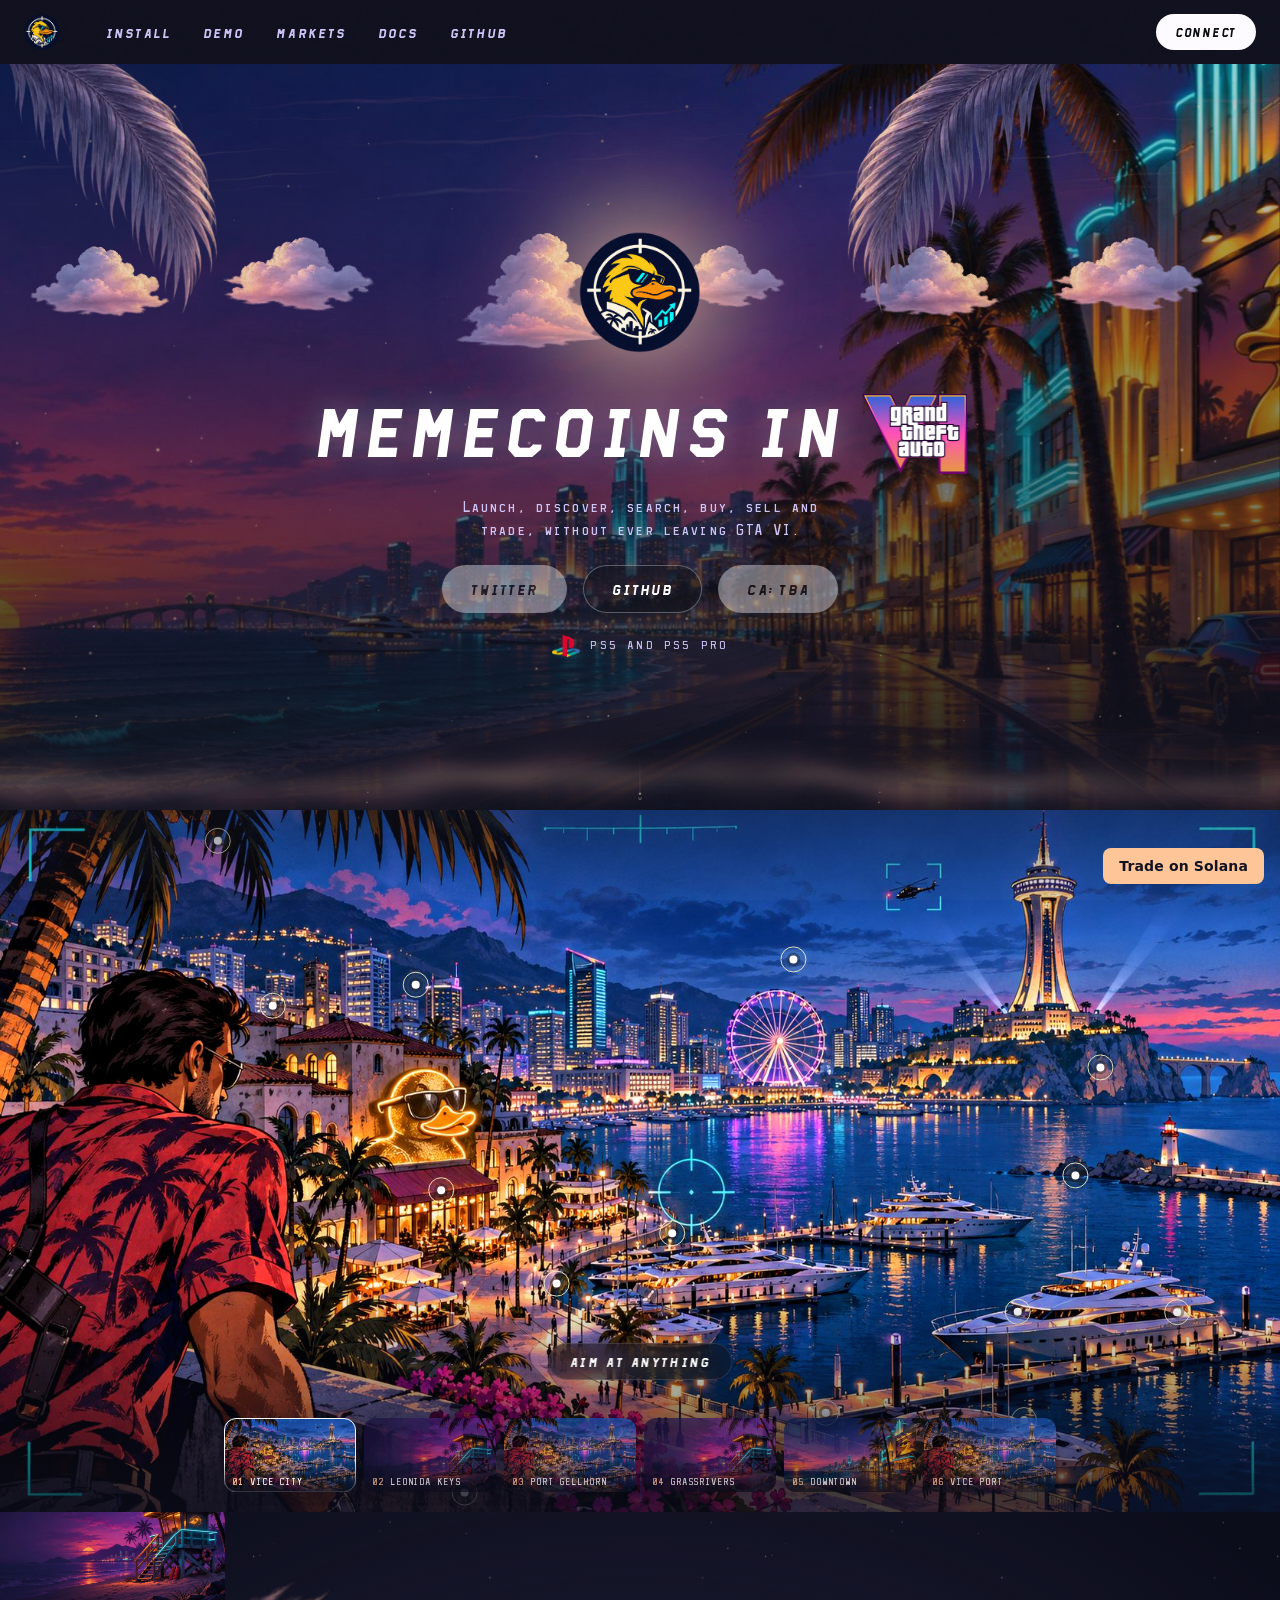
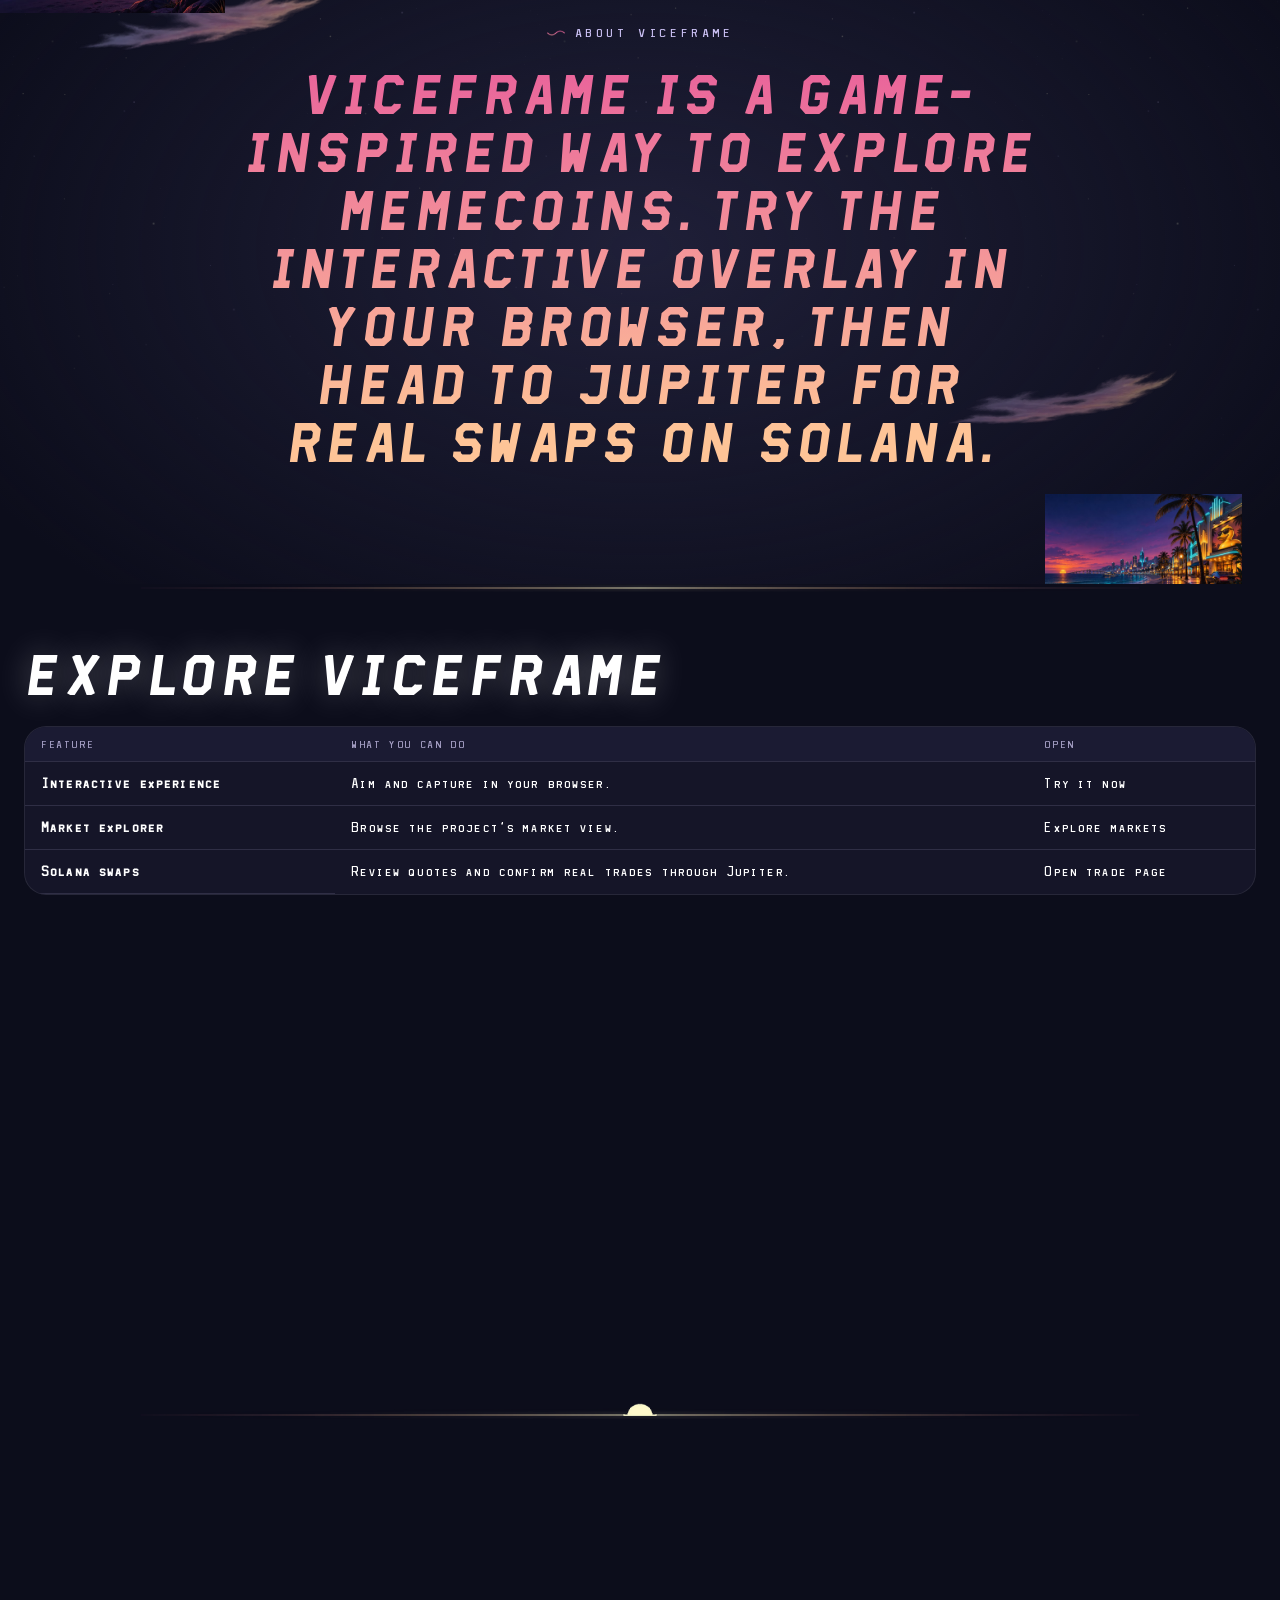
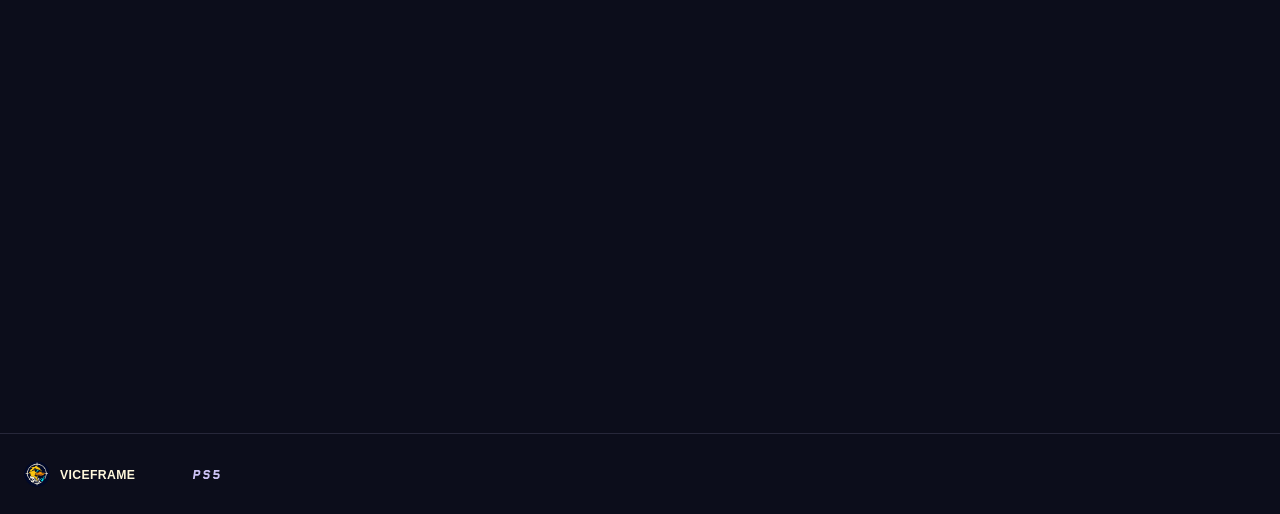
==== commit 07483b8c: "Hide header countdown and sound controls across site" ====
--- a/index.html
+++ b/index.html
@@ -3,7 +3,7 @@
 .page_doors__gph58 .page_door__5nI08[data-tone="navy"] .page_doorArt__omURe{background-image:url("./viceframe-art/card-overlay.jpg");background-size:cover;background-position:center}
 .page_doors__gph58 .page_door__5nI08[data-tone="forest"] .page_doorArt__omURe{background-image:url("./viceframe-art/card-markets.jpg");background-size:cover;background-position:center}
 .page_doors__gph58 .page_door__5nI08[data-tone="indigo"] .page_doorArt__omURe{background-image:url("./viceframe-art/card-docs.jpg");background-size:cover;background-position:center}
-</style><style>.Header_countdown__xpw0k{display:none!important}</style></head><body><div hidden=""><!--$--><!--/$--></div><div class="Loader_page__dsdg_"><a class="skip" href="index.html#main">Skip to content</a><header class="Header_root__NyHdN" data-open="false"><div class="container Header_inner__DLT3k"><a class="Header_logo____uDV" aria-label="VICEFRAME home" href="/gta/"><img alt="VICEFRAME" width="28" height="28" decoding="async" data-nimg="1" class="screen-mark" style="color:transparent" src="./viceframe-logo.png"/><span class="print-logo" aria-hidden="true"></span></a><span class="Countdown_root__Cqxu_ Countdown_chip__43_if Header_countdown__xpw0k" role="timer" aria-label="Time until 19 November 2026"><i class="Countdown_dot__lU3tY" aria-hidden="true"></i><span class="Countdown_unit__dpjVp"><b>00</b><i>d</i></span><span class="Countdown_unit__dpjVp"><b>00</b><i>h</i></span><span class="Countdown_unit__dpjVp"><b>00</b><i>m</i></span><span class="Countdown_unit__dpjVp"><b>00</b><i>s</i></span></span><button class="Header_menu__0AeTE" type="button" aria-expanded="false" aria-controls="header-panel">Menu</button><div class="Header_panel__W46Qb" id="header-panel"><nav class="Header_nav__tNWGY" aria-label="Primary"><a href="./install/">Install</a><a href="./demo/">Demo</a><a href="./markets/">Markets</a><a href="./docs/">Docs</a><a href="https://github.com/GHOSTXrun/gta" target="_blank" rel="noopener noreferrer">GitHub</a></nav><div class="Header_sound__80nA8"><button class="SoundToggle_root__4PpGr" type="button" aria-pressed="true" aria-label="Sound"><span class="SoundToggle_bars__EtgU1" aria-hidden="true"><i></i><i></i><i></i><i></i></span><span class="SoundToggle_label__hBJUl" aria-hidden="true">On</span></button></div><button class="Button_btn__WOgGk Button_primary__zsboU Button_sm__yrR9P Header_connect__j0zs7" type="button" data-magnetic="true">Connect</button></div></div></header><main id="main"><section class="page_hero__7KFOs" aria-labelledby="hero-title" data-scene="hero"><div class="Frame_root__4oRAW Frame_hero__YTkX6" aria-hidden="true"><img class="Frame_img__C3UeQ Frame_deep__Mmp5Y" data-depth="0.08" data-depth-host="parent" src="./viceframe-art/avenue-1672.jpg" srcSet="./viceframe-art/avenue-960.jpg 960w, ./viceframe-art/avenue-1440.jpg 1440w, ./viceframe-art/avenue-1672.jpg 1672w" sizes="100vw" width="2560" height="1440" alt="" loading="eager" fetchPriority="high" decoding="async" style="object-position:50% 60%"/><div class="Frame_wash__CItgz"></div><div class="Frame_veil__tHzac"></div></div><canvas class="HeroGL_canvas__3VpV6" aria-hidden="true"></canvas><div class="Atmos_sky__tWo7i" aria-hidden="true" data-deco="true"><i class="Atmos_strip__eyE6i Atmos_cirrus__AWqtI"></i><i class="Atmos_strip__eyE6i Atmos_cloudsFar__77_UT"></i><i class="Atmos_strip__eyE6i Atmos_cloudsNear__hU2fl"></i><span class="Atmos_bird__pVUCs" style="top:24%;--s:0.34;--d:46s;--w:-8s"><i></i></span><span class="Atmos_bird__pVUCs" style="top:19%;--s:0.24;--d:58s;--w:-31s"><i></i></span><span class="Atmos_bird__pVUCs" style="top:31%;--s:0.28;--d:52s;--w:-44s"><i></i></span><i class="Atmos_rise__zhHNm Atmos_dust__ty_38"></i><i class="Atmos_frond__FMoH6 Atmos_frondLeft__vp9_4"></i><i class="Atmos_frond__FMoH6 Atmos_frondRight__kkfcy"></i><i class="Atmos_strip__eyE6i Atmos_haze__lwQOi"></i></div><div class="container page_heroIn__4OIAo" data-scene-fade="true"><div class="ChromeMark_root__nffLW"><span class="ChromeMark_bloom__7bkau" aria-hidden="true" data-deco="true"></span><button class="ChromeMark_duck__gl7tj" type="button" aria-label="VICEFRAME" data-tilt="true" data-deco="true"></button><span class="ChromeMark_glint___y1Ss ChromeMark_glintA__ysmY1" aria-hidden="true"></span><span class="ChromeMark_glint___y1Ss ChromeMark_glintB__JXPHi" aria-hidden="true"></span></div><div class="page_sloganRow__qapWF"><h1 id="hero-title" class="page_slogan__FJXO_">Memecoins in <span class="sr-only">GTA VI</span></h1><img alt="" width="421" height="320" decoding="async" data-nimg="1" class="page_game__KJlRi" style="color:transparent" src="./assets/brand/gta-vi.webp"/></div><p class="page_lede__m7AMO">Launch, discover, search, buy, sell and trade, without ever leaving GTA VI.</p><div class="page_cta__i2v5_"><button type="button" class="Button_btn__WOgGk Button_primary__zsboU" disabled title="Twitter link to be announced">Twitter</button><a class="Button_btn__WOgGk Button_ghost__eb_iL Button_onArt__KnK2L" href="https://github.com/GHOSTXrun/gta" target="_blank" rel="noopener noreferrer" data-magnetic="true">GitHub</a><button type="button" class="Button_btn__WOgGk Button_primary__zsboU" disabled>CA: TBA</button></div><p class="page_platform__FGL_C"><img alt="PlayStation" loading="lazy" width="126" height="96" decoding="async" data-nimg="1" style="color:transparent" src="./assets/brand/playstation.webp"/><span>PS5 and PS5 Pro</span></p></div><span class="page_cue__RYlJz" aria-hidden="true"></span></section><div class="page_demo__WQzBe" data-clip="true"><section class="DemoStage_stage__ioQdy" data-variant="block" data-phase="idle" data-own-cursor="true" aria-label="The overlay. Aim at a target and press Enter to capture it."><div class="DemoStage_pan__w5vRd"><div class="DemoStage_world__a9wUd" style="--ar:1.7777777777777777"><img class="DemoStage_still__wdJkG" src="./viceframe-art/game-10-bayfront-1672.jpg" srcSet="./viceframe-art/game-10-bayfront-960.jpg 960w, ./viceframe-art/game-10-bayfront-1440.jpg 1440w, ./viceframe-art/game-10-bayfront-1672.jpg 1672w" sizes="(max-width: 767px) 130vw, 120vw" width="3840" height="2160" alt="A lit tower over the bay at sunset: a helicopter in the clouds, a ferris wheel, a marina, yachts on the water" loading="lazy" fetchPriority="auto" decoding="async" draggable="false"/><button type="button" data-spot="heli" class="DemoStage_spot__EWwKN  " style="left:62%;top:22%;width:9%" aria-label="Helicopter. Capture"></button><button type="button" data-spot="crown" class="DemoStage_spot__EWwKN  " style="left:17%;top:5.5%;width:8%" aria-label="Tower crown. Capture"></button><button type="button" data-spot="orb" class="DemoStage_spot__EWwKN  " style="left:21.3%;top:28.5%;width:5.2%" aria-label="Rooftop orb. Capture"></button><button type="button" data-spot="pad" class="DemoStage_spot__EWwKN  " style="left:32.5%;top:25.5%;width:5.2%" aria-label="Helipad. Capture"></button><button type="button" data-spot="window" class="DemoStage_spot__EWwKN  " style="left:34.5%;top:54%;width:7%" aria-label="Lit windows. Capture"></button><button type="button" data-spot="wheel" class="DemoStage_spot__EWwKN  " style="left:52.5%;top:60%;width:7%" aria-label="Ferris wheel. Capture"></button><button type="button" data-spot="marina" class="DemoStage_spot__EWwKN  " style="left:43.5%;top:67%;width:6%" aria-label="Marina. Capture"></button><button type="button" data-spot="skyline" class="DemoStage_spot__EWwKN  " style="left:84%;top:52%;width:9%" aria-label="Skyline. Capture"></button><button type="button" data-spot="sunset" class="DemoStage_spot__EWwKN  " style="left:86%;top:37%;width:9%" aria-label="Sunset. Capture"></button><button type="button" data-spot="boat" class="DemoStage_spot__EWwKN  " style="left:79.5%;top:71%;width:5.2%" aria-label="Speedboat. Capture"></button><button type="button" data-spot="yacht" class="DemoStage_spot__EWwKN  " style="left:92%;top:71%;width:5.6%" aria-label="Yacht. Capture"></button><button type="button" data-spot="stage" class="DemoStage_spot__EWwKN  " style="left:64.5%;top:85%;width:8%" aria-label="Amphitheatre. Capture"></button><button type="button" data-spot="vent" class="DemoStage_spot__EWwKN  " style="left:80%;top:86%;width:6.4%" aria-label="Rooftop vent. Capture"></button><button type="button" data-spot="sign" class="DemoStage_spot__EWwKN  " style="left:36.3%;top:96%;width:6%" aria-label="Tower sign. Capture"></button><div class="DemoStage_reticle__Rau3o" aria-hidden="true"></div></div></div><div class="DemoStage_hud__L6fwo"><p class="DemoStage_tag__vUn0Y"><b>Scene detected</b><span>Vice City</span></p><p class="DemoStage_hint__lWsbn">Aim at anything</p><p class="sr-only" role="status" aria-live="polite"></p><div class="DemoStage_strip__lpz4_"><div class="StillStrip_root__yRwB3" data-dragging="false" data-start="true" data-end="false" role="group" aria-label="Choose a still"><button class="StillStrip_arrow__RNacA StillStrip_prev__V2CIT" type="button" aria-label="Earlier stills" disabled=""></button><div class="StillStrip_track__gncGa" data-lenis-prevent="true"><button type="button" class="StillStrip_tile__aDXQG" data-still="bayfront" aria-pressed="true" aria-label="Vice City"><img alt="" draggable="false" loading="lazy" width="132" height="74" decoding="async" data-nimg="1" style="color:transparent" src="./viceframe-art/game-10-bayfront-420.jpg"/><span class="StillStrip_caption__ynbCU" aria-hidden="true"><i>01</i>Vice City</span></button><button type="button" class="StillStrip_tile__aDXQG" data-still="keys" aria-pressed="false" aria-label="Leonida Keys"><img alt="" draggable="false" loading="lazy" width="132" height="74" decoding="async" data-nimg="1" style="color:transparent" src="./viceframe-art/shore-420.jpg"/><span class="StillStrip_caption__ynbCU" aria-hidden="true"><i>02</i>Leonida Keys</span></button><button type="button" class="StillStrip_tile__aDXQG" data-still="port" aria-pressed="false" aria-label="Port Gellhorn"><img alt="" draggable="false" loading="lazy" width="132" height="74" decoding="async" data-nimg="1" style="color:transparent" src="./viceframe-art/game-10-bayfront-420.jpg"/><span class="StillStrip_caption__ynbCU" aria-hidden="true"><i>03</i>Port Gellhorn</span></button><button type="button" class="StillStrip_tile__aDXQG" data-still="swamp" aria-pressed="false" aria-label="Grassrivers"><img alt="" draggable="false" loading="lazy" width="132" height="74" decoding="async" data-nimg="1" style="color:transparent" src="./viceframe-art/shore-420.jpg"/><span class="StillStrip_caption__ynbCU" aria-hidden="true"><i>04</i>Grassrivers</span></button><button type="button" class="StillStrip_tile__aDXQG" data-still="downtown" aria-pressed="false" aria-label="Downtown"><img alt="" draggable="false" loading="lazy" width="132" height="74" decoding="async" data-nimg="1" style="color:transparent" src="./viceframe-art/avenue-420.jpg"/><span class="StillStrip_caption__ynbCU" aria-hidden="true"><i>05</i>Downtown</span></button><button type="button" class="StillStrip_tile__aDXQG" data-still="harbor" aria-pressed="false" aria-label="Vice Port"><img alt="" draggable="false" loading="lazy" width="132" height="74" decoding="async" data-nimg="1" style="color:transparent" src="./viceframe-art/game-10-bayfront-420.jpg"/><span class="StillStrip_caption__ynbCU" aria-hidden="true"><i>06</i>Vice Port</span></button></div><button class="StillStrip_arrow__RNacA undefined" type="button" aria-label="More stills"></button></div></div><div class="DemoStage_dock__DLdbN"></div></div></section></div><section class="below-fold page_story__mYY4J" aria-labelledby="story-title"><div class="Atmos_sky__tWo7i" aria-hidden="true" data-deco="true"><i class="Atmos_stars__hzMT_"></i><i class="Atmos_stars__hzMT_ Atmos_starsTwinkle__F17M_"></i><i class="Atmos_float__F66KZ Atmos_wispA__4p6WL"></i><i class="Atmos_float__F66KZ Atmos_wispB__GCJm0"></i><i class="Atmos_wind__XRMKS" style="top:22%;width:38%;--img:url(https://nasduck.org/&quot;./assets/v2/fx/cirrus.webp&quot;);--d:11s;--w:0s"></i><i class="Atmos_wind__XRMKS" style="top:58%;width:44%;--img:url(https://nasduck.org/&quot;./assets/v2/fx/cirrus.webp&quot;);--d:14s;--w:5s"></i><i class="Atmos_wind__XRMKS" style="top:80%;width:34%;--img:url(https://nasduck.org/&quot;./assets/v2/fx/cirrus.webp&quot;);--d:12s;--w:9s"></i><i class="Atmos_artLeft__99eQd" data-depth="0.06"></i><i class="Atmos_artRight__I95rI" data-depth="0.04"></i><i class="Atmos_firefly__xMwz4" style="left:18%;top:70%;--img:url(https://nasduck.org/&quot;./assets/v2/fx/glint-4.webp&quot;);--d:13s;--w:0s"></i><i class="Atmos_firefly__xMwz4" style="left:76%;top:30%;--img:url(https://nasduck.org/&quot;./assets/v2/fx/glint-4.webp&quot;);--d:17s;--w:-6s"></i><i class="Atmos_firefly__xMwz4" style="left:62%;top:82%;--img:url(https://nasduck.org/&quot;./assets/v2/fx/glint-4.webp&quot;);--d:15s;--w:-3s"></i><i class="Atmos_firefly__xMwz4" style="left:30%;top:24%;--img:url(https://nasduck.org/&quot;./assets/v2/fx/glint-4.webp&quot;);--d:19s;--w:-11s"></i></div><div class="container page_storyIn__LsdNe"><h2 id="story-title" data-plain="true" class="mark mark-wave page_storyHead__zUNdK">About VICEFRAME</h2><p class="sunset-text page_storyText__wiGyI" data-story="true">VICEFRAME is a game-inspired way to explore memecoins. Try the interactive overlay in your browser, then head to Jupiter for real swaps on Solana.</p></div></section><div class="Atmos_rule__FqNo1" aria-hidden="true"><img src="./assets/v2/fx/rule-1.webp" width="1400" height="11" alt="" loading="lazy" decoding="async" data-rule="true"/></div><section class="below-fold page_block__7IW92" aria-labelledby="markets-title"><div class="container"><div class="page_blockHead__B8aES"><h2 id="markets-title">Explore VICEFRAME</h2></div><div class="Market_wrap__1rHYG gfx-panel-scroll"><table class="Market_table__bTs51"><thead><tr><th scope="col" class="Market_l__QLRhl">Feature</th><th scope="col" class="Market_l__QLRhl">What you can do</th><th scope="col" class="Market_l__QLRhl">Open</th></tr></thead><tbody><tr><th scope="row" class="Market_l__QLRhl">Interactive experience</th><td class="Market_l__QLRhl">Aim and capture in your browser.</td><td class="Market_l__QLRhl"><a href="./demo/">Try it now</a></td></tr><tr><th scope="row" class="Market_l__QLRhl">Market explorer</th><td class="Market_l__QLRhl">Browse the project’s market view.</td><td class="Market_l__QLRhl"><a href="./markets/">Explore markets</a></td></tr><tr><th scope="row" class="Market_l__QLRhl">Solana swaps</th><td class="Market_l__QLRhl">Review quotes and confirm real trades through Jupiter.</td><td class="Market_l__QLRhl"><a href="./trade/">Open trade page</a></td></tr></tbody></table></div></div></section><section class="below-fold page_block__7IW92 page_doorsBlock__t_PMi" aria-label="Explore"><i class="Atmos_bokeh__q8uvh" aria-hidden="true" data-deco="true"></i><ul class="container page_doors__gph58"><li data-rise="true"><a class="page_door__5nI08" data-tone="plum" href="install/index.html"><span class="page_doorArt__omURe" aria-hidden="true"></span><span class="page_doorLabel__nvb2E">Install</span><span class="page_doorTitle__ngwDH">On your PS5</span><span class="page_doorLine__ZKWLl">Straight from the console you already own.</span><span class="page_doorCta__Sfmvs">Get it<!-- --> <span class="Icon_icon__JamjP" style="--i:url(assets/ui/10-chevron-right.svg)" aria-hidden="true"></span></span></a></li><li data-rise="true"><a class="page_door__5nI08" data-tone="navy" href="demo/index.html"><span class="page_doorArt__omURe" aria-hidden="true"></span><span class="page_doorLabel__nvb2E">Overlay</span><span class="page_doorTitle__ngwDH">Aim and capture</span><span class="page_doorLine__ZKWLl">Point at anything in Leonida and launch it.</span><span class="page_doorCta__Sfmvs">Try it<!-- --> <span class="Icon_icon__JamjP" style="--i:url(assets/ui/10-chevron-right.svg)" aria-hidden="true"></span></span></a></li><li data-rise="true"><a class="page_door__5nI08" data-tone="forest" href="markets/index.html"><span class="page_doorArt__omURe" aria-hidden="true"></span><span class="page_doorLabel__nvb2E">Markets</span><span class="page_doorTitle__ngwDH">Forty and counting</span><span class="page_doorLine__ZKWLl">Every coin players have launched, in one table.</span><span class="page_doorCta__Sfmvs">Browse<!-- --> <span class="Icon_icon__JamjP" style="--i:url(assets/ui/10-chevron-right.svg)" aria-hidden="true"></span></span></a></li><li data-rise="true"><a class="page_door__5nI08" data-tone="indigo" href="docs/index.html"><span class="page_doorArt__omURe" aria-hidden="true"></span><span class="page_doorLabel__nvb2E">Docs</span><span class="page_doorTitle__ngwDH">Build on it</span><span class="page_doorLine__ZKWLl">A stream of events and an API.</span><span class="page_doorCta__Sfmvs">Read<!-- --> <span class="Icon_icon__JamjP" style="--i:url(assets/ui/10-chevron-right.svg)" aria-hidden="true"></span></span></a></li></ul></section><div class="Atmos_rule__FqNo1" aria-hidden="true"><img src="./assets/v2/fx/rule-2.webp" width="1400" height="22" alt="" loading="lazy" decoding="async" data-rule="true"/></div><section class="below-fold page_close__dAI8o" aria-labelledby="close-title"><div class="Frame_root__4oRAW" aria-hidden="true"><img class="Frame_img__C3UeQ Frame_deep__Mmp5Y" data-depth="0.08" data-depth-host="parent" src="./viceframe-art/shore-1672.jpg" srcSet="./viceframe-art/shore-960.jpg 960w, ./viceframe-art/shore-1440.jpg 1440w, ./viceframe-art/shore-1672.jpg 1672w" sizes="100vw" width="2560" height="1440" alt="" loading="lazy" fetchPriority="auto" decoding="async" style="object-position:50% 70%"/><div class="Frame_wash__CItgz"></div><div class="Frame_veil__tHzac"></div></div><div class="Atmos_sky__tWo7i" aria-hidden="true" data-deco="true"><i class="Atmos_strip__eyE6i Atmos_cloudsFar__77_UT Atmos_high__1I5xx"></i><i class="Atmos_flock__wrez4"></i><i class="Atmos_rays__cO7lP"></i><i class="Atmos_leak__vH572"></i><i class="Atmos_strip__eyE6i Atmos_wave__8JQWQ Atmos_wave1__so9Gq"></i><i class="Atmos_strip__eyE6i Atmos_wave__8JQWQ Atmos_wave2__182BR"></i><i class="Atmos_strip__eyE6i Atmos_wave__8JQWQ Atmos_wave3__1YPpm"></i></div><div class="container page_closeIn__6PuJd"><p class="eyebrow mark mark-sun">VICEFRAME</p><h2 id="close-title">Find your next move</h2><p>Explore the interactive overlay or head to Jupiter for Solana swaps.</p><div class="page_cta__i2v5_"><a class="Button_btn__WOgGk Button_primary__zsboU" href="./demo/">Explore the overlay</a><a class="Button_btn__WOgGk Button_ghost__eb_iL Button_onArt__KnK2L" href="./trade/">Trade on Solana</a></div></div></section><div class="Atmos_petals__HSEf1" aria-hidden="true" data-deco="true"><i style="left:6%;width:22px;height:22px;--img:url(https://nasduck.org/&quot;./assets/v2/fx/dust.webp&quot;);--d:26s;--w:-3s;--sway:9vw"></i><i style="left:19%;width:18px;height:18px;--img:url(https://nasduck.org/&quot;./assets/v2/fx/dust.webp&quot;);--d:34s;--w:-19s;--sway:-6vw"></i><i style="left:33%;width:16px;height:16px;--img:url(https://nasduck.org/&quot;./assets/v2/fx/dust.webp&quot;);--d:29s;--w:-11s;--sway:12vw"></i><i style="left:52%;width:24px;height:24px;--img:url(https://nasduck.org/&quot;./assets/v2/fx/dust.webp&quot;);--d:31s;--w:-24s;--sway:-8vw"></i><i style="left:68%;width:15px;height:15px;--img:url(https://nasduck.org/&quot;./assets/v2/fx/dust.webp&quot;);--d:37s;--w:-7s;--sway:7vw"></i><i style="left:81%;width:20px;height:20px;--img:url(https://nasduck.org/&quot;./assets/v2/fx/dust.webp&quot;);--d:28s;--w:-15s;--sway:-11vw"></i><i style="left:93%;width:17px;height:17px;--img:url(https://nasduck.org/&quot;./assets/v2/fx/dust.webp&quot;);--d:33s;--w:-28s;--sway:-5vw"></i></div><!--$--><!--/$--></main><footer class="Footer_root__67FAy"><div class="container Footer_inner__vtL_T"><a class="Footer_brand__0rdww" aria-label="VICEFRAME home" href="/gta/"><img alt="VICEFRAME" loading="lazy" width="26" height="26" decoding="async" data-nimg="1" style="color:transparent" src="./viceframe-logo.png"/><img alt="" loading="lazy" width="108" height="18" decoding="async" data-nimg="1" class="Footer_wordmark__BU8GA" style="color:transparent" src="./viceframe-wordmark.svg"/></a><nav class="Footer_links__cFiYr" aria-label="More"><a href="ps5/index.html">PS5</a></nav></div></footer><div class="Effects_progress__TQAcM" aria-hidden="true"></div><div class="Effects_flare__AmwOz" aria-hidden="true"></div><div class="Effects_cursor__OzAyl" aria-hidden="true"></div></div><div class="Loader_root__wuRCq" data-loader="true" data-phase="running" role="status" aria-live="polite" aria-hidden="false" style="--floor:1200ms"><span class="sr-only">Loading</span><div class="Loader_stage__BRGLH"><img alt="" width="150" height="150" decoding="async" data-nimg="1" class="Loader_duck__el8zU" style="color:transparent" src="./viceframe-logo.png?v=2"/></div><img alt="" aria-hidden="true" loading="lazy" width="120" height="20" decoding="async" data-nimg="1" class="Loader_wordmark__6u_rJ" style="color:transparent" src="./viceframe-wordmark.svg"/></div><script src="./_next/static/chunks/webpack-08140e8320abeac0.js" id="_R_" async=""></script><script>(self.__next_f=self.__next_f||[]).push([0])</script><script>self.__next_f.push([1,"1:\"$Sreact.fragment\"\n2:I[11457,[\"239\",\"static/chunks/239-ac729ad96040ad45.js?dpl=dpl_CNN5U6Zg6uqFDcREXkoUifTvRxAW\",\"176\",\"static/chunks/176-25a1a5572a64546d.js?dpl=dpl_CNN5U6Zg6uqFDcREXkoUifTvRxAW\",\"344\",\"static/chunks/344-5094b537470de176.js?dpl=dpl_CNN5U6Zg6uqFDcREXkoUifTvRxAW\",\"908\",\"static/chunks/908-8067cca6b13584b6.js?dpl=dpl_CNN5U6Zg6uqFDcREXkoUifTvRxAW\",\"974\",\"static/chunks/app/page-d785309f84cf7e8a.js?dpl=dpl_CNN5U6Zg6uqFDcREXkoUifTvRxAW\"],\"LoaderProvider\"]\n3:I[99534,[\"239\",\"static/chunks/239-ac729ad96040ad45.js?dpl=dpl_CNN5U6Zg6uqFDcREXkoUifTvRxAW\",\"176\",\"static/chunks/176-25a1a5572a64546d.js?dpl=dpl_CNN5U6Zg6uqFDcREXkoUifTvRxAW\",\"344\",\"static/chunks/344-5094b537470de176.js?dpl=dpl_CNN5U6Zg6uqFDcREXkoUifTvRxAW\",\"177\",\"static/chunks/app/layout-2463464e4d15f149.js?v=nav-relative?dpl=dpl_CNN5U6Zg6uqFDcREXkoUifTvRxAW\"],\"Header\"]\n4:I[9766,[],\"\"]\n5:I[98924,[],\"\"]\n6:I[11457,[\"239\",\"static/chunks/239-ac729ad96040ad45.js?dpl=dpl_CNN5U6Zg6uqFDcREXkoUifTvRxAW\",\"176\",\"static/chunks/176-25a1a5572a64546d.js?dpl=dpl_CNN5U6Zg6uqFDcREXkoUifTvRxAW\",\"344\",\"static/chunks/344-5094b537470de176.js?dpl=dpl_CNN5U6Zg6uqFDcREXkoUifTvRxAW\",\"908\",\"static/chunks/908-8067cca6b13584b6.js?dpl=dpl_CNN5U6Zg6uqFDcREXkoUifTvRxAW\",\"974\",\"static/chunks/app/page-d785309f84cf7e8a.js?dpl=dpl_CNN5U6Zg6uqFDcREXkoUifTvRxAW\"],\"RouteLink\"]\n7:I[81356,[\"239\",\"static/chunks/239-ac729ad96040ad45.js?dpl=dpl_CNN5U6Zg6uqFDcREXkoUifTvRxAW\",\"176\",\"static/chunks/176-25a1a5572a64546d.js?dpl=dpl_CNN5U6Zg6uqFDcREXkoUifTvRxAW\",\"344\",\"static/chunks/344-5094b537470de176.js?dpl=dpl_CNN5U6Zg6uqFDcREXkoUifTvRxAW\",\"908\",\"static/chunks/908-8067cca6b13584b6.js?dpl=dpl_CNN5U6Zg6uqFDcREXkoUifTvRxAW\",\"974\",\"static/chunks/app/page-d785309f84cf7e8a.js?dpl=dpl_CNN5U6Zg6uqFDcREXkoUifTvRxAW\"],\"Image\"]\n8:I[44395,[\"239\",\"static/chunks/239-ac729ad96040ad45.js?dpl=dpl_CNN5U6Zg6uqFDcREXkoUifTvRxAW\",\"176\",\"static/chunks/176-25a1a5572a64546d.js?dpl=dpl_CNN5U6Zg6uqFDcREXkoUifTvRxAW\",\"344\",\"static/chunks/344-5094b537470de176.js?dpl=dpl_CNN5U6Zg6uqFDcREXkoUifTvRxAW\",\"177\",\"static/chunks/app/layout-24634"])</script><script>self.__next_f.push([1,"64e4d15f149.js?dpl=dpl_CNN5U6Zg6uqFDcREXkoUifTvRxAW\"],\"Effects\"]\n19:I[57150,[],\"\"]\n:HL[\"./_next/static/css/b32a3bf738845cd7.css?v=assets5?dpl=dpl_CNN5U6Zg6uqFDcREXkoUifTvRxAW\",\"style\"]\n:HL[\"./_next/static/css/f9a9773fed847f67.css?v=assets5?dpl=dpl_CNN5U6Zg6uqFDcREXkoUifTvRxAW\",\"style\"]\n:HL[\"./_next/static/css/81d1fb21fdbe2b61.css?v=assets5?dpl=dpl_CNN5U6Zg6uqFDcREXkoUifTvRxAW\",\"style\"]\n:HL[\"./_next/static/css/fc2126a814834566.css?v=assets5?dpl=dpl_CNN5U6Zg6uqFDcREXkoUifTvRxAW\",\"style\"]\n"])</script><script>self.__next_f.push([1,"0:{\"P\":null,\"b\":\"JYeI1JQPAxYSqyUXKPtal\",\"p\":\"\",\"c\":[\"\",\"\"],\"i\":false,\"f\":[[[\"\",{\"children\":[\"__PAGE__\",{}]},\"$undefined\",\"$undefined\",true],[\"\",[\"$\",\"$1\",\"c\",{\"children\":[[[\"$\",\"link\",\"0\",{\"rel\":\"stylesheet\",\"href\":\"./_next/static/css/b32a3bf738845cd7.css?v=assets5?dpl=dpl_CNN5U6Zg6uqFDcREXkoUifTvRxAW\",\"precedence\":\"next\",\"crossOrigin\":\"$undefined\",\"nonce\":\"$undefined\"}],[\"$\",\"link\",\"1\",{\"rel\":\"stylesheet\",\"href\":\"./_next/static/css/f9a9773fed847f67.css?v=assets5?dpl=dpl_CNN5U6Zg6uqFDcREXkoUifTvRxAW\",\"precedence\":\"next\",\"crossOrigin\":\"$undefined\",\"nonce\":\"$undefined\"}],[\"$\",\"link\",\"2\",{\"rel\":\"stylesheet\",\"href\":\"./_next/static/css/81d1fb21fdbe2b61.css?v=assets5?dpl=dpl_CNN5U6Zg6uqFDcREXkoUifTvRxAW\",\"precedence\":\"next\",\"crossOrigin\":\"$undefined\",\"nonce\":\"$undefined\"}]],[\"$\",\"html\",null,{\"lang\":\"en\",\"children\":[[\"$\",\"head\",null,{\"children\":[[\"$\",\"link\",null,{\"rel\":\"preload\",\"href\":\"./fonts/nasduck-display.woff2\",\"as\":\"font\",\"type\":\"font/woff2\",\"crossOrigin\":\"anonymous\"}],[\"$\",\"link\",null,{\"rel\":\"preload\",\"href\":\"./fonts/nasduck-mono.woff2\",\"as\":\"font\",\"type\":\"font/woff2\",\"crossOrigin\":\"anonymous\"}],[\"$\",\"noscript\",null,{\"children\":[\"$\",\"style\",null,{\"children\":\"[data-loader]{display:none!important}\"}]}]]}],[\"$\",\"body\",null,{\"children\":[\"$\",\"$L2\",null,{\"children\":[[\"$\",\"a\",null,{\"className\":\"skip\",\"href\":\"#main\",\"children\":\"Skip to content\"}],[\"$\",\"$L3\",null,{}],[\"$\",\"main\",null,{\"id\":\"main\",\"children\":[\"$\",\"$L4\",null,{\"parallelRouterKey\":\"children\",\"error\":\"$undefined\",\"errorStyles\":\"$undefined\",\"errorScripts\":\"$undefined\",\"template\":[\"$\",\"$L5\",null,{}],\"templateStyles\":\"$undefined\",\"templateScripts\":\"$undefined\",\"notFound\":[[\"$\",\"section\",null,{\"className\":\"not-found_root__xij08\",\"aria-labelledby\":\"nf-title\",\"children\":[[\"$\",\"div\",null,{\"className\":\"Atmos_sky__tWo7i\",\"aria-hidden\":\"true\",\"data-deco\":true,\"children\":[null,[\"$\",\"i\",null,{\"className\":\"Atmos_strip__eyE6i Atmos_cloudsFar__77_UT Atmos_high__1I5xx\"}],[\"$\",\"i\",null,{\"className\":\"Atmos_rise__zhHNm Atmos_dust__ty_38\"}]]}],[\"$\",\"div\",null,{\"className\":\"container not-found_layout__DF6cZ\",\"children\":[[\"$\",\"div\",null,{\"className\":\"not-found_inner__oPGqn\",\"children\":[[\"$\",\"p\",null,{\"className\":\"eyebrow\",\"children\":\"Error 404\"}],[\"$\",\"h1\",null,{\"id\":\"nf-title\",\"children\":\"Lost in Leonida\"}],[\"$\",\"$L6\",null,{\"className\":\"Button_btn__WOgGk Button_primary__zsboU\",\"href\":\"/\",\"data-magnetic\":true,\"children\":\"Back to the terminal\"}]]}],[\"$\",\"div\",null,{\"className\":\"not-found_duck__lvN_o\",\"children\":[[\"$\",\"span\",null,{\"className\":\"not-found_ripple__AEDfs\",\"aria-hidden\":\"true\"}],[\"$\",\"$L7\",null,{\"className\":\"not-found_sticker__CusaA\",\"src\":\"./viceframe-logo.png\",\"width\":320,\"height\":320,\"alt\":\"\",\"priority\":true}]]}]]}],[\"$\",\"span\",null,{\"className\":\"not-found_prints__mZr2H\",\"aria-hidden\":\"true\"}],[\"$\",\"div\",null,{\"className\":\"Atmos_petals__HSEf1\",\"aria-hidden\":\"true\",\"data-deco\":true,\"children\":[[\"$\",\"i\",\"1\",{\"style\":{\"left\":\"6%\",\"width\":\"22px\",\"height\":\"22px\",\"--img\":\"url(\\\"./assets/v2/fx/dust.webp\\\")\",\"--d\":\"26s\",\"--w\":\"-3s\",\"--sway\":\"9vw\"}}],[\"$\",\"i\",\"11\",{\"style\":{\"left\":\"19%\",\"width\":\"18px\",\"height\":\"18px\",\"--img\":\"url(\\\"./assets/v2/fx/dust.webp\\\")\",\"--d\":\"34s\",\"--w\":\"-19s\",\"--sway\":\"-6vw\"}}],[\"$\",\"i\",\"14\",{\"style\":{\"left\":\"33%\",\"width\":\"16px\",\"height\":\"16px\",\"--img\":\"url(\\\"./assets/v2/fx/dust.webp\\\")\",\"--d\":\"29s\",\"--w\":\"-11s\",\"--sway\":\"12vw\"}}],[\"$\",\"i\",\"6\",{\"style\":{\"left\":\"52%\",\"width\":\"24px\",\"height\":\"24px\",\"--img\":\"url(\\\"./assets/v2/fx/dust.webp\\\")\",\"--d\":\"31s\",\"--w\":\"-24s\",\"--sway\":\"-8vw\"}}],[\"$\",\"i\",\"9\",{\"style\":{\"left\":\"68%\",\"width\":\"15px\",\"height\":\"15px\",\"--img\":\"url(\\\"./assets/v2/fx/dust.webp\\\")\",\"--d\":\"37s\",\"--w\":\"-7s\",\"--sway\":\"7vw\"}}],[\"$\",\"i\",\"3\",{\"style\":{\"left\":\"81%\",\"width\":\"20px\",\"height\":\"20px\",\"--img\":\"url(\\\"./assets/v2/fx/dust.webp\\\")\",\"--d\":\"28s\",\"--w\":\"-15s\",\"--sway\":\"-11vw\"}}],[\"$\",\"i\",\"16\",{\"style\":{\"left\":\"93%\",\"width\":\"17px\",\"height\":\"17px\",\"--img\":\"url(\\\"./assets/v2/fx/dust.webp\\\")\",\"--d\":\"33s\",\"--w\":\"-28s\",\"--sway\":\"-5vw\"}}]]}]]}],[]],\"forbidden\":\"$undefined\",\"unauthorized\":\"$undefined\"}]}],[\"$\",\"footer\",null,{\"className\":\"Footer_root__67FAy\",\"children\":[\"$\",\"div\",null,{\"className\":\"container Footer_inner__vtL_T\",\"children\":[[\"$\",\"$L6\",null,{\"className\":\"Footer_brand__0rdww\",\"href\":\"/\",\"aria-label\":\"VICEFRAME home\",\"children\":[[\"$\",\"$L7\",null,{\"src\":\"./viceframe-logo.png\",\"width\":26,\"height\":26,\"alt\":\"VICEFRAME\"}],[\"$\",\"$L7\",null,{\"className\":\"Footer_wordmark__BU8GA\",\"src\":\"./viceframe-wordmark.svg\",\"width\":108,\"height\":18,\"alt\":\"\"}]]}],[\"$\",\"nav\",null,{\"className\":\"Footer_links__cFiYr\",\"aria-label\":\"More\",\"children\":[[\"$\",\"$L6\",\"/ps5/\",{\"href\":\"/gta/ps5/\",\"children\":\"PS5\"}]]}]]}]}],[\"$\",\"$L8\",null,{}]]}]}]]}]]}],{\"children\":[\"__PAGE__\",[\"$\",\"$1\",\"c\",{\"children\":[[[\"$\",\"section\",null,{\"className\":\"page_hero__7KFOs\",\"aria-labelledby\":\"hero-title\",\"data-scene\":\"hero\",\"children\":[[\"$\",\"div\",null,{\"className\":\"Frame_root__4oRAW Frame_hero__YTkX6\",\"aria-hidden\":\"true\",\"children\":[[\"$\",\"img\",null,{\"className\":\"Frame_img__C3UeQ Frame_deep__Mmp5Y\",\"data-depth\":\"0.08\",\"data-depth-host\":\"parent\",\"src\":\"./viceframe-art/avenue-1672.jpg\",\"srcSet\":\"./viceframe-art/avenue-960.jpg 960w, ./viceframe-art/avenue-1440.jpg 1440w, ./viceframe-art/avenue-1672.jpg 1672w\",\"sizes\":\"100vw\",\"width\":2560,\"height\":1440,\"alt\":\"\",\"loading\":\"eager\",\"fetchPriority\":\"high\",\"decoding\":\"async\",\"style\":{\"objectPosition\":\"50% 60%\"}}],\"$L9\"]}],\"$La\",\"$Lb\",\"$Lc\",\"$Ld\"]}],\"$Le\",\"$Lf\",\"$L10\",\"$L11\",\"$L12\",\"$L13\",\"$L14\",\"$L15\"],[\"$L16\"],\"$L17\"]}],{},null,false]},null,false],\"$L18\",false]],\"m\":\"$undefined\",\"G\":[\"$19\",[]],\"s\":false,\"S\":true}\n"])</script><script>self.__next_f.push([1,"1a:I[471,[\"239\",\"static/chunks/239-ac729ad96040ad45.js?dpl=dpl_CNN5U6Zg6uqFDcREXkoUifTvRxAW\",\"176\",\"static/chunks/176-25a1a5572a64546d.js?dpl=dpl_CNN5U6Zg6uqFDcREXkoUifTvRxAW\",\"344\",\"static/chunks/344-5094b537470de176.js?dpl=dpl_CNN5U6Zg6uqFDcREXkoUifTvRxAW\",\"908\",\"static/chunks/908-8067cca6b13584b6.js?dpl=dpl_CNN5U6Zg6uqFDcREXkoUifTvRxAW\",\"974\",\"static/chunks/app/page-d785309f84cf7e8a.js?dpl=dpl_CNN5U6Zg6uqFDcREXkoUifTvRxAW\"],\"HeroGL\"]\n1b:I[67615,[\"239\",\"static/chunks/239-ac729ad96040ad45.js?dpl=dpl_CNN5U6Zg6uqFDcREXkoUifTvRxAW\",\"176\",\"static/chunks/176-25a1a5572a64546d.js?dpl=dpl_CNN5U6Zg6uqFDcREXkoUifTvRxAW\",\"344\",\"static/chunks/344-5094b537470de176.js?dpl=dpl_CNN5U6Zg6uqFDcREXkoUifTvRxAW\",\"908\",\"static/chunks/908-8067cca6b13584b6.js?dpl=dpl_CNN5U6Zg6uqFDcREXkoUifTvRxAW\",\"974\",\"static/chunks/app/page-d785309f84cf7e8a.js?dpl=dpl_CNN5U6Zg6uqFDcREXkoUifTvRxAW\"],\"ChromeMark\"]\n1c:I[54908,[\"239\",\"static/chunks/239-ac729ad96040ad45.js?dpl=dpl_CNN5U6Zg6uqFDcREXkoUifTvRxAW\",\"176\",\"static/chunks/176-25a1a5572a64546d.js?dpl=dpl_CNN5U6Zg6uqFDcREXkoUifTvRxAW\",\"344\",\"static/chunks/344-5094b537470de176.js?dpl=dpl_CNN5U6Zg6uqFDcREXkoUifTvRxAW\",\"908\",\"static/chunks/908-8067cca6b13584b6.js?dpl=dpl_CNN5U6Zg6uqFDcREXkoUifTvRxAW\",\"974\",\"static/chunks/app/page-d785309f84cf7e8a.js?dpl=dpl_CNN5U6Zg6uqFDcREXkoUifTvRxAW\"],\"DemoStage\"]\n1d:I[26676,[\"239\",\"static/chunks/239-ac729ad96040ad45.js?dpl=dpl_CNN5U6Zg6uqFDcREXkoUifTvRxAW\",\"176\",\"static/chunks/176-25a1a5572a64546d.js?dpl=dpl_CNN5U6Zg6uqFDcREXkoUifTvRxAW\",\"344\",\"static/chunks/344-5094b537470de176.js?dpl=dpl_CNN5U6Zg6uqFDcREXkoUifTvRxAW\",\"908\",\"static/chunks/908-8067cca6b13584b6.js?dpl=dpl_CNN5U6Zg6uqFDcREXkoUifTvRxAW\",\"974\",\"static/chunks/app/page-d785309f84cf7e8a.js?dpl=dpl_CNN5U6Zg6uqFDcREXkoUifTvRxAW\"],\"MarketGate\"]\n25:I[41919,[\"239\",\"static/chunks/239-ac729ad96040ad45.js?dpl=dpl_CNN5U6Zg6uqFDcREXkoUifTvRxAW\",\"176\",\"static/chunks/176-25a1a5572a64546d.js?dpl=dpl_CNN5U6Zg6uqFDcREXkoUifTvRxAW\",\"344\",\"static/chunks/344-5094b537470de176.js?dpl=dpl_CNN5U6Zg6uqFDcREXkoUifTvRxAW\",\"908\","])</script><script>self.__next_f.push([1,"\"static/chunks/908-8067cca6b13584b6.js?dpl=dpl_CNN5U6Zg6uqFDcREXkoUifTvRxAW\",\"974\",\"static/chunks/app/page-d785309f84cf7e8a.js?dpl=dpl_CNN5U6Zg6uqFDcREXkoUifTvRxAW\"],\"Countdown\"]\n26:I[24431,[],\"OutletBoundary\"]\n28:I[15278,[],\"AsyncMetadataOutlet\"]\n2a:I[24431,[],\"ViewportBoundary\"]\n2c:I[24431,[],\"MetadataBoundary\"]\n2d:\"$Sreact.suspense\"\n9:[[\"$\",\"div\",null,{\"className\":\"Frame_wash__CItgz\"}],[\"$\",\"div\",null,{\"className\":\"Frame_veil__tHzac\"}]]\na:[\"$\",\"$L1a\",null,{\"still\":\"avenue\",\"horizon\":0.26}]\n"])</script><script>self.__next_f.push([1,"b:[\"$\",\"div\",null,{\"className\":\"Atmos_sky__tWo7i\",\"aria-hidden\":\"true\",\"data-deco\":true,\"children\":[[\"$\",\"i\",null,{\"className\":\"Atmos_strip__eyE6i Atmos_cirrus__AWqtI\"}],[\"$\",\"i\",null,{\"className\":\"Atmos_strip__eyE6i Atmos_cloudsFar__77_UT\"}],[\"$\",\"i\",null,{\"className\":\"Atmos_strip__eyE6i Atmos_cloudsNear__hU2fl\"}],[\"$\",\"span\",null,{\"className\":\"Atmos_bird__pVUCs\",\"style\":{\"top\":\"24%\",\"--s\":0.34,\"--d\":\"46s\",\"--w\":\"-8s\"},\"children\":[\"$\",\"i\",null,{}]}],[\"$\",\"span\",null,{\"className\":\"Atmos_bird__pVUCs\",\"style\":{\"top\":\"19%\",\"--s\":0.24,\"--d\":\"58s\",\"--w\":\"-31s\"},\"children\":[\"$\",\"i\",null,{}]}],[\"$\",\"span\",null,{\"className\":\"Atmos_bird__pVUCs\",\"style\":{\"top\":\"31%\",\"--s\":0.28,\"--d\":\"52s\",\"--w\":\"-44s\"},\"children\":[\"$\",\"i\",null,{}]}],[\"$\",\"i\",null,{\"className\":\"Atmos_rise__zhHNm Atmos_dust__ty_38\"}],[\"$\",\"i\",null,{\"className\":\"Atmos_frond__FMoH6 Atmos_frondLeft__vp9_4\"}],[\"$\",\"i\",null,{\"className\":\"Atmos_frond__FMoH6 Atmos_frondRight__kkfcy\"}],[\"$\",\"i\",null,{\"className\":\"Atmos_strip__eyE6i Atmos_haze__lwQOi\"}]]}]\n"])</script><script>self.__next_f.push([1,"c:[\"$\",\"div\",null,{\"className\":\"container page_heroIn__4OIAo\",\"data-scene-fade\":true,\"children\":[[\"$\",\"$L1b\",null,{}],[\"$\",\"div\",null,{\"className\":\"page_sloganRow__qapWF\",\"children\":[[\"$\",\"h1\",null,{\"id\":\"hero-title\",\"className\":\"page_slogan__FJXO_\",\"children\":[\"Memecoins in \",[\"$\",\"span\",null,{\"className\":\"sr-only\",\"children\":\"GTA VI\"}]]}],[\"$\",\"$L7\",null,{\"className\":\"page_game__KJlRi\",\"src\":\"./assets/brand/gta-vi.webp\",\"width\":421,\"height\":320,\"alt\":\"\",\"priority\":true}]]}],[\"$\",\"p\",null,{\"className\":\"page_lede__m7AMO\",\"children\":\"Launch, discover, search, buy, sell and trade, without ever leaving GTA VI.\"}],[\"$\",\"div\",null,{\"className\":\"page_cta__i2v5_\",\"children\":[[\"$\",\"button\",null,{\"type\":\"button\",\"className\":\"Button_btn__WOgGk Button_primary__zsboU\",\"disabled\":true,\"title\":\"Twitter link to be announced\",\"children\":\"Twitter\"}],[\"$\",\"a\",null,{\"className\":\"Button_btn__WOgGk Button_ghost__eb_iL Button_onArt__KnK2L\",\"href\":\"https://github.com/GHOSTXrun/gta\",\"target\":\"_blank\",\"rel\":\"noopener noreferrer\",\"data-magnetic\":true,\"children\":\"GitHub\"}],[\"$\",\"button\",null,{\"type\":\"button\",\"className\":\"Button_btn__WOgGk Button_primary__zsboU\",\"disabled\":true,\"children\":\"CA: TBA\"}]]}],[\"$\",\"p\",null,{\"className\":\"page_platform__FGL_C\",\"children\":[[\"$\",\"$L7\",null,{\"src\":\"./assets/brand/playstation.webp\",\"width\":126,\"height\":96,\"alt\":\"PlayStation\"}],[\"$\",\"span\",null,{\"children\":\"PS5 and PS5 Pro\"}]]}]]}]\n"])</script><script>self.__next_f.push([1,"d:[\"$\",\"span\",null,{\"className\":\"page_cue__RYlJz\",\"aria-hidden\":\"true\"}]\ne:[\"$\",\"div\",null,{\"className\":\"page_demo__WQzBe\",\"data-clip\":true,\"children\":[\"$\",\"$L1c\",null,{\"variant\":\"block\"}]}]\n"])</script><script>self.__next_f.push([1,"f:[\"$\",\"section\",null,{\"className\":\"below-fold page_story__mYY4J\",\"aria-labelledby\":\"story-title\",\"children\":[[\"$\",\"div\",null,{\"className\":\"Atmos_sky__tWo7i\",\"aria-hidden\":\"true\",\"data-deco\":true,\"children\":[[\"$\",\"i\",null,{\"className\":\"Atmos_stars__hzMT_\"}],[\"$\",\"i\",null,{\"className\":\"Atmos_stars__hzMT_ Atmos_starsTwinkle__F17M_\"}],[\"$\",\"i\",null,{\"className\":\"Atmos_float__F66KZ Atmos_wispA__4p6WL\"}],[\"$\",\"i\",null,{\"className\":\"Atmos_float__F66KZ Atmos_wispB__GCJm0\"}],[\"$\",\"i\",null,{\"className\":\"Atmos_wind__XRMKS\",\"style\":{\"top\":\"22%\",\"width\":\"38%\",\"--img\":\"url(\\\"./assets/v2/fx/cirrus.webp\\\")\",\"--d\":\"11s\",\"--w\":\"0s\"}}],[\"$\",\"i\",null,{\"className\":\"Atmos_wind__XRMKS\",\"style\":{\"top\":\"58%\",\"width\":\"44%\",\"--img\":\"url(\\\"./assets/v2/fx/cirrus.webp\\\")\",\"--d\":\"14s\",\"--w\":\"5s\"}}],[\"$\",\"i\",null,{\"className\":\"Atmos_wind__XRMKS\",\"style\":{\"top\":\"80%\",\"width\":\"34%\",\"--img\":\"url(\\\"./assets/v2/fx/cirrus.webp\\\")\",\"--d\":\"12s\",\"--w\":\"9s\"}}],[\"$\",\"i\",null,{\"className\":\"Atmos_artLeft__99eQd\",\"data-depth\":\"0.06\"}],[\"$\",\"i\",null,{\"className\":\"Atmos_artRight__I95rI\",\"data-depth\":\"0.04\"}],[\"$\",\"i\",null,{\"className\":\"Atmos_firefly__xMwz4\",\"style\":{\"left\":\"18%\",\"top\":\"70%\",\"--img\":\"url(\\\"./assets/v2/fx/glint-4.webp\\\")\",\"--d\":\"13s\",\"--w\":\"0s\"}}],[\"$\",\"i\",null,{\"className\":\"Atmos_firefly__xMwz4\",\"style\":{\"left\":\"76%\",\"top\":\"30%\",\"--img\":\"url(\\\"./assets/v2/fx/glint-4.webp\\\")\",\"--d\":\"17s\",\"--w\":\"-6s\"}}],[\"$\",\"i\",null,{\"className\":\"Atmos_firefly__xMwz4\",\"style\":{\"left\":\"62%\",\"top\":\"82%\",\"--img\":\"url(\\\"./assets/v2/fx/glint-4.webp\\\")\",\"--d\":\"15s\",\"--w\":\"-3s\"}}],[\"$\",\"i\",null,{\"className\":\"Atmos_firefly__xMwz4\",\"style\":{\"left\":\"30%\",\"top\":\"24%\",\"--img\":\"url(\\\"./assets/v2/fx/glint-4.webp\\\")\",\"--d\":\"19s\",\"--w\":\"-11s\"}}]]}],[\"$\",\"div\",null,{\"className\":\"container page_storyIn__LsdNe\",\"children\":[[\"$\",\"h2\",null,{\"id\":\"story-title\",\"data-plain\":true,\"className\":\"mark mark-wave page_storyHead__zUNdK\",\"children\":\"About VICEFRAME\"}],[\"$\",\"p\",null,{\"className\":\"sunset-text page_storyText__wiGyI\",\"data-story\":true,\"children\":\"VICEFRAME is a game-inspired way to explore memecoins. Try the interactive overlay in your browser, then head to Jupiter for real swaps on Solana.\"}]]}]]}]\n"])</script><script>self.__next_f.push([1,"10:[\"$\",\"div\",null,{\"className\":\"Atmos_rule__FqNo1\",\"aria-hidden\":\"true\",\"children\":[\"$\",\"img\",null,{\"src\":\"./assets/v2/fx/rule-1.webp\",\"width\":1400,\"height\":11,\"alt\":\"\",\"loading\":\"lazy\",\"decoding\":\"async\",\"data-rule\":true}]}]\n"])</script><script>self.__next_f.push([1,"11:[\"$\",\"section\",null,{\"className\":\"below-fold page_block__7IW92\",\"aria-labelledby\":\"markets-title\",\"children\":[\"$\",\"div\",null,{\"className\":\"container\",\"children\":[[\"$\",\"div\",null,{\"className\":\"page_blockHead__B8aES\",\"children\":[\"$\",\"h2\",null,{\"id\":\"markets-title\",\"children\":\"Explore VICEFRAME\"}]}],[\"$\",\"div\",null,{\"className\":\"Market_wrap__1rHYG gfx-panel-scroll\",\"children\":[\"$\",\"table\",null,{\"className\":\"Market_table__bTs51\",\"children\":[[\"$\",\"thead\",null,{\"children\":[\"$\",\"tr\",null,{\"children\":[[\"$\",\"th\",null,{\"scope\":\"col\",\"className\":\"Market_l__QLRhl\",\"children\":\"Feature\"}],[\"$\",\"th\",null,{\"scope\":\"col\",\"className\":\"Market_l__QLRhl\",\"children\":\"What you can do\"}],[\"$\",\"th\",null,{\"scope\":\"col\",\"className\":\"Market_l__QLRhl\",\"children\":\"Open\"}]]}]}],[\"$\",\"tbody\",null,{\"children\":[[\"$\",\"tr\",null,{\"children\":[[\"$\",\"th\",null,{\"scope\":\"row\",\"className\":\"Market_l__QLRhl\",\"children\":\"Interactive experience\"}],[\"$\",\"td\",null,{\"className\":\"Market_l__QLRhl\",\"children\":\"Aim and capture in your browser.\"}],[\"$\",\"td\",null,{\"className\":\"Market_l__QLRhl\",\"children\":[\"$\",\"a\",null,{\"href\":\"./demo/\",\"children\":\"Try it now\"}]}]]}],[\"$\",\"tr\",null,{\"children\":[[\"$\",\"th\",null,{\"scope\":\"row\",\"className\":\"Market_l__QLRhl\",\"children\":\"Market explorer\"}],[\"$\",\"td\",null,{\"className\":\"Market_l__QLRhl\",\"children\":\"Browse the project’s market view.\"}],[\"$\",\"td\",null,{\"className\":\"Market_l__QLRhl\",\"children\":[\"$\",\"a\",null,{\"href\":\"./markets/\",\"children\":\"Explore markets\"}]}]]}],[\"$\",\"tr\",null,{\"children\":[[\"$\",\"th\",null,{\"scope\":\"row\",\"className\":\"Market_l__QLRhl\",\"children\":\"Solana swaps\"}],[\"$\",\"td\",null,{\"className\":\"Market_l__QLRhl\",\"children\":\"Review quotes and confirm real trades through Jupiter.\"}],[\"$\",\"td\",null,{\"className\":\"Market_l__QLRhl\",\"children\":[\"$\",\"a\",null,{\"href\":\"./trade/\",\"children\":\"Open trade page\"}]}]]}]]}]]}]}]]}]}]\n"])</script><script>self.__next_f.push([1,"12:[\"$\",\"section\",null,{\"className\":\"below-fold page_block__7IW92 page_doorsBlock__t_PMi\",\"aria-label\":\"Explore\",\"children\":[[\"$\",\"i\",null,{\"className\":\"Atmos_bokeh__q8uvh\",\"aria-hidden\":\"true\",\"data-deco\":true}],[\"$\",\"ul\",null,{\"className\":\"container page_doors__gph58\",\"children\":[[\"$\",\"li\",\"/install/\",{\"data-rise\":true,\"children\":[\"$\",\"$L6\",null,{\"className\":\"page_door__5nI08\",\"data-tone\":\"plum\",\"href\":\"/gta/install/\",\"children\":[[\"$\",\"span\",null,{\"className\":\"page_doorArt__omURe\",\"aria-hidden\":\"true\"}],[\"$\",\"span\",null,{\"className\":\"page_doorLabel__nvb2E\",\"children\":\"Install\"}],[\"$\",\"span\",null,{\"className\":\"page_doorTitle__ngwDH\",\"children\":\"On your PS5\"}],[\"$\",\"span\",null,{\"className\":\"page_doorLine__ZKWLl\",\"children\":\"Straight from the console you already own.\"}],[\"$\",\"span\",null,{\"className\":\"page_doorCta__Sfmvs\",\"children\":[\"Get it\",\" \",[\"$\",\"span\",null,{\"className\":\"Icon_icon__JamjP\",\"style\":{\"--i\":\"url(./assets/ui/10-chevron-right.svg)\"},\"aria-hidden\":\"true\"}]]}]]}]}],[\"$\",\"li\",\"/demo/\",{\"data-rise\":true,\"children\":[\"$\",\"$L6\",null,{\"className\":\"page_door__5nI08\",\"data-tone\":\"navy\",\"href\":\"/gta/demo/\",\"children\":[[\"$\",\"span\",null,{\"className\":\"page_doorArt__omURe\",\"aria-hidden\":\"true\"}],[\"$\",\"span\",null,{\"className\":\"page_doorLabel__nvb2E\",\"children\":\"Overlay\"}],[\"$\",\"span\",null,{\"className\":\"page_doorTitle__ngwDH\",\"children\":\"Aim and capture\"}],[\"$\",\"span\",null,{\"className\":\"page_doorLine__ZKWLl\",\"children\":\"Point at anything in Leonida and launch it.\"}],[\"$\",\"span\",null,{\"className\":\"page_doorCta__Sfmvs\",\"children\":[\"Try it\",\" \",[\"$\",\"span\",null,{\"className\":\"Icon_icon__JamjP\",\"style\":{\"--i\":\"url(./assets/ui/10-chevron-right.svg)\"},\"aria-hidden\":\"true\"}]]}]]}]}],[\"$\",\"li\",\"/markets/\",{\"data-rise\":true,\"children\":[\"$\",\"$L6\",null,{\"className\":\"page_door__5nI08\",\"data-tone\":\"forest\",\"href\":\"/gta/markets/\",\"children\":[[\"$\",\"span\",null,{\"className\":\"page_doorArt__omURe\",\"aria-hidden\":\"true\"}],[\"$\",\"span\",null,{\"className\":\"page_doorLabel__nvb2E\",\"children\":\"Markets\"}],[\"$\",\"span\",null,{\"className\":\"page_doorTitle__ngwDH\",\"children\":\"Forty and counting\"}],[\"$\",\"span\",null,{\"className\":\"page_doorLine__ZKWLl\",\"children\":\"Every coin players have launched, in one table.\"}],[\"$\",\"span\",null,{\"className\":\"page_doorCta__Sfmvs\",\"children\":[\"Browse\",\" \",[\"$\",\"span\",null,{\"className\":\"Icon_icon__JamjP\",\"style\":{\"--i\":\"url(./assets/ui/10-chevron-right.svg)\"},\"aria-hidden\":\"true\"}]]}]]}]}],[\"$\",\"li\",\"/docs/\",{\"data-rise\":true,\"children\":[\"$\",\"$L6\",null,{\"className\":\"page_door__5nI08\",\"data-tone\":\"indigo\",\"href\":\"/gta/docs/\",\"children\":[[\"$\",\"span\",null,{\"className\":\"page_doorArt__omURe\",\"aria-hidden\":\"true\"}],[\"$\",\"span\",null,{\"className\":\"page_doorLabel__nvb2E\",\"children\":\"Docs\"}],[\"$\",\"span\",null,{\"className\":\"page_doorTitle__ngwDH\",\"children\":\"Build on it\"}],[\"$\",\"span\",null,{\"className\":\"page_doorLine__ZKWLl\",\"children\":\"A stream of events and an API.\"}],[\"$\",\"span\",null,{\"className\":\"page_doorCta__Sfmvs\",\"children\":[\"Read\",\" \",[\"$\",\"span\",null,{\"className\":\"Icon_icon__JamjP\",\"style\":{\"--i\":\"url(./assets/ui/10-chevron-right.svg)\"},\"aria-hidden\":\"true\"}]]}]]}]}]]}]]}]\n"])</script><script>self.__next_f.push([1,"13:[\"$\",\"div\",null,{\"className\":\"Atmos_rule__FqNo1\",\"aria-hidden\":\"true\",\"children\":[\"$\",\"img\",null,{\"src\":\"./assets/v2/fx/rule-2.webp\",\"width\":1400,\"height\":22,\"alt\":\"\",\"loading\":\"lazy\",\"decoding\":\"async\",\"data-rule\":true}]}]\n"])</script><script>self.__next_f.push([1,"14:[\"$\",\"section\",null,{\"className\":\"below-fold page_close__dAI8o\",\"aria-labelledby\":\"close-title\",\"children\":[[\"$\",\"div\",null,{\"className\":\"Frame_root__4oRAW\",\"aria-hidden\":\"true\",\"children\":[[\"$\",\"img\",null,{\"className\":\"Frame_img__C3UeQ Frame_deep__Mmp5Y\",\"data-depth\":\"0.08\",\"data-depth-host\":\"parent\",\"src\":\"./viceframe-art/shore-1672.jpg\",\"srcSet\":\"./viceframe-art/shore-960.jpg 960w, ./viceframe-art/shore-1440.jpg 1440w, ./viceframe-art/shore-1672.jpg 1672w\",\"sizes\":\"100vw\",\"width\":2560,\"height\":1440,\"alt\":\"\",\"loading\":\"lazy\",\"fetchPriority\":\"auto\",\"decoding\":\"async\",\"style\":{\"objectPosition\":\"50% 70%\"}}],[[\"$\",\"div\",null,{\"className\":\"Frame_wash__CItgz\"}],[\"$\",\"div\",null,{\"className\":\"Frame_veil__tHzac\"}]]]}],[\"$\",\"div\",null,{\"className\":\"Atmos_sky__tWo7i\",\"aria-hidden\":\"true\",\"data-deco\":true,\"children\":[[\"$\",\"i\",null,{\"className\":\"Atmos_strip__eyE6i Atmos_cloudsFar__77_UT Atmos_high__1I5xx\"}],[\"$\",\"i\",null,{\"className\":\"Atmos_flock__wrez4\"}],[\"$\",\"i\",null,{\"className\":\"Atmos_rays__cO7lP\"}],[\"$\",\"i\",null,{\"className\":\"Atmos_leak__vH572\"}],[\"$\",\"i\",null,{\"className\":\"Atmos_strip__eyE6i Atmos_wave__8JQWQ Atmos_wave1__so9Gq\"}],[\"$\",\"i\",null,{\"className\":\"Atmos_strip__eyE6i Atmos_wave__8JQWQ Atmos_wave2__182BR\"}],[\"$\",\"i\",null,{\"className\":\"Atmos_strip__eyE6i Atmos_wave__8JQWQ Atmos_wave3__1YPpm\"}]]}],[\"$\",\"div\",null,{\"className\":\"container page_closeIn__6PuJd\",\"children\":[[\"$\",\"p\",null,{\"className\":\"eyebrow mark mark-sun\",\"children\":\"VICEFRAME\"}],[\"$\",\"h2\",null,{\"id\":\"close-title\",\"children\":\"Find your next move\"}],[\"$\",\"p\",null,{\"children\":\"Explore the interactive overlay or head to Jupiter for Solana swaps.\"}],[\"$\",\"div\",null,{\"className\":\"page_cta__i2v5_\",\"children\":[[\"$\",\"a\",null,{\"className\":\"Button_btn__WOgGk Button_primary__zsboU\",\"href\":\"./demo/\",\"children\":\"Explore the overlay\"}],[\"$\",\"a\",null,{\"className\":\"Button_btn__WOgGk Button_ghost__eb_iL Button_onArt__KnK2L\",\"href\":\"./trade/\",\"children\":\"Trade on Solana\"}]]}]]}]]}]\n"])</script><script>self.__next_f.push([1,"15:[\"$\",\"div\",null,{\"className\":\"Atmos_petals__HSEf1\",\"aria-hidden\":\"true\",\"data-deco\":true,\"children\":[[\"$\",\"i\",\"1\",{\"style\":{\"left\":\"6%\",\"width\":\"22px\",\"height\":\"22px\",\"--img\":\"url(\\\"./assets/v2/fx/dust.webp\\\")\",\"--d\":\"26s\",\"--w\":\"-3s\",\"--sway\":\"9vw\"}}],[\"$\",\"i\",\"11\",{\"style\":{\"left\":\"19%\",\"width\":\"18px\",\"height\":\"18px\",\"--img\":\"url(\\\"./assets/v2/fx/dust.webp\\\")\",\"--d\":\"34s\",\"--w\":\"-19s\",\"--sway\":\"-6vw\"}}],[\"$\",\"i\",\"14\",{\"style\":{\"left\":\"33%\",\"width\":\"16px\",\"height\":\"16px\",\"--img\":\"url(\\\"./assets/v2/fx/dust.webp\\\")\",\"--d\":\"29s\",\"--w\":\"-11s\",\"--sway\":\"12vw\"}}],[\"$\",\"i\",\"6\",{\"style\":{\"left\":\"52%\",\"width\":\"24px\",\"height\":\"24px\",\"--img\":\"url(\\\"./assets/v2/fx/dust.webp\\\")\",\"--d\":\"31s\",\"--w\":\"-24s\",\"--sway\":\"-8vw\"}}],[\"$\",\"i\",\"9\",{\"style\":{\"left\":\"68%\",\"width\":\"15px\",\"height\":\"15px\",\"--img\":\"url(\\\"./assets/v2/fx/dust.webp\\\")\",\"--d\":\"37s\",\"--w\":\"-7s\",\"--sway\":\"7vw\"}}],[\"$\",\"i\",\"3\",{\"style\":{\"left\":\"81%\",\"width\":\"20px\",\"height\":\"20px\",\"--img\":\"url(\\\"./assets/v2/fx/dust.webp\\\")\",\"--d\":\"28s\",\"--w\":\"-15s\",\"--sway\":\"-11vw\"}}],[\"$\",\"i\",\"16\",{\"style\":{\"left\":\"93%\",\"width\":\"17px\",\"height\":\"17px\",\"--img\":\"url(\\\"./assets/v2/fx/dust.webp\\\")\",\"--d\":\"33s\",\"--w\":\"-28s\",\"--sway\":\"-5vw\"}}]]}]\n"])</script><script>self.__next_f.push([1,"16:[\"$\",\"link\",\"0\",{\"rel\":\"stylesheet\",\"href\":\"./_next/static/css/fc2126a814834566.css?v=assets5?dpl=dpl_CNN5U6Zg6uqFDcREXkoUifTvRxAW\",\"precedence\":\"next\",\"crossOrigin\":\"$undefined\",\"nonce\":\"$undefined\"}]\n17:[\"$\",\"$L26\",null,{\"children\":[\"$L27\",[\"$\",\"$L28\",null,{\"promise\":\"$@29\"}]]}]\n18:[\"$\",\"$1\",\"h\",{\"children\":[null,[[\"$\",\"$L2a\",null,{\"children\":\"$L2b\"}],null],[\"$\",\"$L2c\",null,{\"children\":[\"$\",\"div\",null,{\"hidden\":true,\"children\":[\"$\",\"$2d\",null,{\"fallback\":null,\"children\":\"$L2e\"}]}]}]]}]\n"])</script><script>self.__next_f.push([1,"1e:[\"$\",\"span\",null,{\"className\":\"Market_tk__ttFuQ\",\"children\":[[\"$\",\"b\",null,{\"children\":[\"$$\",\"PONZI\"]}],null]}]\n1f:[\"$\",\"td\",null,{\"children\":\"3.826\"}]\n20:[\"$\",\"td\",null,{\"children\":[\"$\",\"span\",null,{\"className\":\"up\",\"children\":\"+89.1%\"}]}]\n21:[\"$\",\"td\",null,{\"className\":\"Market_mid__WmkdA\",\"children\":\"$$100,976\"}]\n22:[\"$\",\"td\",null,{\"className\":\"Market_mid__WmkdA\",\"children\":\"$$3,644,146,768\"}]\n23:[\"$\",\"td\",null,{\"className\":\"Market_l__QLRhl Market_mid__WmkdA\",\"children\":[\"$\",\"span\",null,{\"className\":\"Market_spark__Tvf_X\",\"data-s\":0,\"role\":\"img\",\"aria-label\":\"Rising\"}]}]\n"])</script><script>self.__next_f.push([1,"24:[\"$\",\"tr\",\"sk1BwrpzDiWuG3e3pWG1u2dtqCreoS43N8WEJ9Upump\",{\"children\":[[\"$\",\"td\",null,{\"className\":\"Market_l__QLRhl muted\",\"children\":\"06\"}],[\"$\",\"td\",null,{\"className\":\"Market_l__QLRhl\",\"children\":[\"$\",\"span\",null,{\"className\":\"Market_tk__ttFuQ\",\"children\":[[\"$\",\"b\",null,{\"children\":[\"$$\",\"PALM\"]}],[\"$\",\"span\",null,{\"className\":\"Market_badge__0Jt2M\",\"children\":\"VIA PS5\"}]]}]}],[\"$\",\"td\",null,{\"children\":\"0.0000286\"}],[\"$\",\"td\",null,{\"children\":[\"$\",\"span\",null,{\"className\":\"up\",\"children\":\"+230.6%\"}]}],[\"$\",\"td\",null,{\"className\":\"Market_mid__WmkdA\",\"children\":\"$$625,357\"}],[\"$\",\"td\",null,{\"className\":\"Market_mid__WmkdA\",\"children\":\"$$27,599\"}],[\"$\",\"td\",null,{\"className\":\"Market_l__QLRhl Market_mid__WmkdA\",\"children\":[\"$\",\"span\",null,{\"className\":\"Market_spark__Tvf_X\",\"data-s\":3,\"role\":\"img\",\"aria-label\":\"Rising\"}]}]]}]\n"])</script><script>self.__next_f.push([1,"2b:[[\"$\",\"meta\",\"0\",{\"charSet\":\"utf-8\"}],[\"$\",\"meta\",\"1\",{\"name\":\"viewport\",\"content\":\"width=device-width, initial-scale=1\"}],[\"$\",\"meta\",\"2\",{\"name\":\"theme-color\",\"content\":\"#0C0D1B\"}]]\n27:null\n"])</script><script>self.__next_f.push([1,"2f:I[80622,[],\"IconMark\"]\n"])</script><script>self.__next_f.push([1,"29:{\"metadata\":[[\"$\",\"title\",\"0\",{\"children\":\"VICEFRAME. Memecoins in GTA VI\"}],[\"$\",\"meta\",\"1\",{\"name\":\"description\",\"content\":\"Launch, discover, search, buy, sell and trade memecoins without ever leaving GTA VI.\"}],[\"$\",\"meta\",\"2\",{\"name\":\"application-name\",\"content\":\"VICEFRAME\"}],[\"$\",\"link\",\"3\",{\"rel\":\"manifest\",\"href\":\"/manifest.webmanifest\",\"crossOrigin\":\"$undefined\"}],[\"$\",\"meta\",\"4\",{\"name\":\"keywords\",\"content\":\"VICEFRAME,memecoins,GTA VI,Solana,PS5,Leonida,Vice City,overlay\"}],[\"$\",\"meta\",\"5\",{\"name\":\"robots\",\"content\":\"index, follow\"}],[\"$\",\"link\",\"6\",{\"rel\":\"canonical\",\"href\":\"https://nasduck.org/\"}],[\"$\",\"meta\",\"7\",{\"name\":\"format-detection\",\"content\":\"telephone=no, address=no, email=no\"}],[\"$\",\"meta\",\"8\",{\"property\":\"og:title\",\"content\":\"VICEFRAME. Memecoins in GTA VI\"}],[\"$\",\"meta\",\"9\",{\"property\":\"og:description\",\"content\":\"Launch, discover, search, buy, sell and trade memecoins without ever leaving GTA VI.\"}],[\"$\",\"meta\",\"10\",{\"property\":\"og:url\",\"content\":\"https://nasduck.org/\"}],[\"$\",\"meta\",\"11\",{\"property\":\"og:site_name\",\"content\":\"VICEFRAME\"}],[\"$\",\"meta\",\"12\",{\"property\":\"og:locale\",\"content\":\"en_US\"}],[\"$\",\"meta\",\"13\",{\"property\":\"og:image\",\"content\":\"https://ghostxrun.github.io/gta/viceframe-logo.png\"}],[\"$\",\"meta\",\"14\",{\"property\":\"og:image:width\",\"content\":\"1200\"}],[\"$\",\"meta\",\"15\",{\"property\":\"og:image:height\",\"content\":\"600\"}],[\"$\",\"meta\",\"16\",{\"property\":\"og:image:type\",\"content\":\"image/jpeg\"}],[\"$\",\"meta\",\"17\",{\"property\":\"og:image:alt\",\"content\":\"VICEFRAME. Memecoins in GTA 6: the duck mark and the wordmark over a city skyline across the bay at sunset\"}],[\"$\",\"meta\",\"18\",{\"property\":\"og:type\",\"content\":\"website\"}],[\"$\",\"meta\",\"19\",{\"name\":\"twitter:card\",\"content\":\"summary_large_image\"}],[\"$\",\"meta\",\"20\",{\"name\":\"twitter:title\",\"content\":\"VICEFRAME. Memecoins in GTA VI\"}],[\"$\",\"meta\",\"21\",{\"name\":\"twitter:description\",\"content\":\"Launch, discover, search, buy, sell and trade memecoins without ever leaving GTA VI.\"}],[\"$\",\"meta\",\"22\",{\"name\":\"twitter:image\",\"content\":\"https://ghostxrun.github.io/gta/viceframe-logo.png\"}],[\"$\",\"meta\",\"23\",{\"name\":\"twitter:image:width\",\"content\":\"1200\"}],[\"$\",\"meta\",\"24\",{\"name\":\"twitter:image:height\",\"content\":\"600\"}],[\"$\",\"meta\",\"25\",{\"name\":\"twitter:image:type\",\"content\":\"image/jpeg\"}],[\"$\",\"meta\",\"26\",{\"name\":\"twitter:image:alt\",\"content\":\"VICEFRAME. Memecoins in GTA 6: the duck mark and the wordmark over a city skyline across the bay at sunset\"}],[\"$\",\"link\",\"27\",{\"rel\":\"icon\",\"href\":\"/favicon.ico\",\"type\":\"image/x-icon\",\"sizes\":\"16x16\"}],[\"$\",\"link\",\"28\",{\"rel\":\"icon\",\"href\":\"/favicon.ico\",\"sizes\":\"any\"}],[\"$\",\"link\",\"29\",{\"rel\":\"icon\",\"href\":\"./viceframe-logo.png\",\"type\":\"image/png\",\"sizes\":\"96x96\"}],[\"$\",\"link\",\"30\",{\"rel\":\"apple-touch-icon\",\"href\":\"./viceframe-logo.png\"}],[\"$\",\"$L2f\",\"31\",{}]],\"error\":null,\"digest\":\"$undefined\"}\n"])</script><script>self.__next_f.push([1,"2e:\"$29:metadata\"\n"])</script><a href="/gta/trade/" style="position:fixed;bottom:16px;right:16px;z-index:50;padding:10px 16px;border-radius:8px;background:#FEC497;color:#0C0D1B;font:700 14px system-ui">Trade on Solana</a><script>(function () {
+</style><style>.Header_countdown__xpw0k,.Header_sound__80nA8{display:none!important}</style></head><body><div hidden=""><!--$--><!--/$--></div><div class="Loader_page__dsdg_"><a class="skip" href="index.html#main">Skip to content</a><header class="Header_root__NyHdN" data-open="false"><div class="container Header_inner__DLT3k"><a class="Header_logo____uDV" aria-label="VICEFRAME home" href="/gta/"><img alt="VICEFRAME" width="28" height="28" decoding="async" data-nimg="1" class="screen-mark" style="color:transparent" src="./viceframe-logo.png"/><span class="print-logo" aria-hidden="true"></span></a><span class="Countdown_root__Cqxu_ Countdown_chip__43_if Header_countdown__xpw0k" role="timer" aria-label="Time until 19 November 2026"><i class="Countdown_dot__lU3tY" aria-hidden="true"></i><span class="Countdown_unit__dpjVp"><b>00</b><i>d</i></span><span class="Countdown_unit__dpjVp"><b>00</b><i>h</i></span><span class="Countdown_unit__dpjVp"><b>00</b><i>m</i></span><span class="Countdown_unit__dpjVp"><b>00</b><i>s</i></span></span><button class="Header_menu__0AeTE" type="button" aria-expanded="false" aria-controls="header-panel">Menu</button><div class="Header_panel__W46Qb" id="header-panel"><nav class="Header_nav__tNWGY" aria-label="Primary"><a href="./install/">Install</a><a href="./demo/">Demo</a><a href="./markets/">Markets</a><a href="./docs/">Docs</a><a href="https://github.com/GHOSTXrun/gta" target="_blank" rel="noopener noreferrer">GitHub</a></nav><div class="Header_sound__80nA8"><button class="SoundToggle_root__4PpGr" type="button" aria-pressed="true" aria-label="Sound"><span class="SoundToggle_bars__EtgU1" aria-hidden="true"><i></i><i></i><i></i><i></i></span><span class="SoundToggle_label__hBJUl" aria-hidden="true">On</span></button></div><button class="Button_btn__WOgGk Button_primary__zsboU Button_sm__yrR9P Header_connect__j0zs7" type="button" data-magnetic="true">Connect</button></div></div></header><main id="main"><section class="page_hero__7KFOs" aria-labelledby="hero-title" data-scene="hero"><div class="Frame_root__4oRAW Frame_hero__YTkX6" aria-hidden="true"><img class="Frame_img__C3UeQ Frame_deep__Mmp5Y" data-depth="0.08" data-depth-host="parent" src="./viceframe-art/avenue-1672.jpg" srcSet="./viceframe-art/avenue-960.jpg 960w, ./viceframe-art/avenue-1440.jpg 1440w, ./viceframe-art/avenue-1672.jpg 1672w" sizes="100vw" width="2560" height="1440" alt="" loading="eager" fetchPriority="high" decoding="async" style="object-position:50% 60%"/><div class="Frame_wash__CItgz"></div><div class="Frame_veil__tHzac"></div></div><canvas class="HeroGL_canvas__3VpV6" aria-hidden="true"></canvas><div class="Atmos_sky__tWo7i" aria-hidden="true" data-deco="true"><i class="Atmos_strip__eyE6i Atmos_cirrus__AWqtI"></i><i class="Atmos_strip__eyE6i Atmos_cloudsFar__77_UT"></i><i class="Atmos_strip__eyE6i Atmos_cloudsNear__hU2fl"></i><span class="Atmos_bird__pVUCs" style="top:24%;--s:0.34;--d:46s;--w:-8s"><i></i></span><span class="Atmos_bird__pVUCs" style="top:19%;--s:0.24;--d:58s;--w:-31s"><i></i></span><span class="Atmos_bird__pVUCs" style="top:31%;--s:0.28;--d:52s;--w:-44s"><i></i></span><i class="Atmos_rise__zhHNm Atmos_dust__ty_38"></i><i class="Atmos_frond__FMoH6 Atmos_frondLeft__vp9_4"></i><i class="Atmos_frond__FMoH6 Atmos_frondRight__kkfcy"></i><i class="Atmos_strip__eyE6i Atmos_haze__lwQOi"></i></div><div class="container page_heroIn__4OIAo" data-scene-fade="true"><div class="ChromeMark_root__nffLW"><span class="ChromeMark_bloom__7bkau" aria-hidden="true" data-deco="true"></span><button class="ChromeMark_duck__gl7tj" type="button" aria-label="VICEFRAME" data-tilt="true" data-deco="true"></button><span class="ChromeMark_glint___y1Ss ChromeMark_glintA__ysmY1" aria-hidden="true"></span><span class="ChromeMark_glint___y1Ss ChromeMark_glintB__JXPHi" aria-hidden="true"></span></div><div class="page_sloganRow__qapWF"><h1 id="hero-title" class="page_slogan__FJXO_">Memecoins in <span class="sr-only">GTA VI</span></h1><img alt="" width="421" height="320" decoding="async" data-nimg="1" class="page_game__KJlRi" style="color:transparent" src="./assets/brand/gta-vi.webp"/></div><p class="page_lede__m7AMO">Launch, discover, search, buy, sell and trade, without ever leaving GTA VI.</p><div class="page_cta__i2v5_"><button type="button" class="Button_btn__WOgGk Button_primary__zsboU" disabled title="Twitter link to be announced">Twitter</button><a class="Button_btn__WOgGk Button_ghost__eb_iL Button_onArt__KnK2L" href="https://github.com/GHOSTXrun/gta" target="_blank" rel="noopener noreferrer" data-magnetic="true">GitHub</a><button type="button" class="Button_btn__WOgGk Button_primary__zsboU" disabled>CA: TBA</button></div><p class="page_platform__FGL_C"><img alt="PlayStation" loading="lazy" width="126" height="96" decoding="async" data-nimg="1" style="color:transparent" src="./assets/brand/playstation.webp"/><span>PS5 and PS5 Pro</span></p></div><span class="page_cue__RYlJz" aria-hidden="true"></span></section><div class="page_demo__WQzBe" data-clip="true"><section class="DemoStage_stage__ioQdy" data-variant="block" data-phase="idle" data-own-cursor="true" aria-label="The overlay. Aim at a target and press Enter to capture it."><div class="DemoStage_pan__w5vRd"><div class="DemoStage_world__a9wUd" style="--ar:1.7777777777777777"><img class="DemoStage_still__wdJkG" src="./viceframe-art/game-10-bayfront-1672.jpg" srcSet="./viceframe-art/game-10-bayfront-960.jpg 960w, ./viceframe-art/game-10-bayfront-1440.jpg 1440w, ./viceframe-art/game-10-bayfront-1672.jpg 1672w" sizes="(max-width: 767px) 130vw, 120vw" width="3840" height="2160" alt="A lit tower over the bay at sunset: a helicopter in the clouds, a ferris wheel, a marina, yachts on the water" loading="lazy" fetchPriority="auto" decoding="async" draggable="false"/><button type="button" data-spot="heli" class="DemoStage_spot__EWwKN  " style="left:62%;top:22%;width:9%" aria-label="Helicopter. Capture"></button><button type="button" data-spot="crown" class="DemoStage_spot__EWwKN  " style="left:17%;top:5.5%;width:8%" aria-label="Tower crown. Capture"></button><button type="button" data-spot="orb" class="DemoStage_spot__EWwKN  " style="left:21.3%;top:28.5%;width:5.2%" aria-label="Rooftop orb. Capture"></button><button type="button" data-spot="pad" class="DemoStage_spot__EWwKN  " style="left:32.5%;top:25.5%;width:5.2%" aria-label="Helipad. Capture"></button><button type="button" data-spot="window" class="DemoStage_spot__EWwKN  " style="left:34.5%;top:54%;width:7%" aria-label="Lit windows. Capture"></button><button type="button" data-spot="wheel" class="DemoStage_spot__EWwKN  " style="left:52.5%;top:60%;width:7%" aria-label="Ferris wheel. Capture"></button><button type="button" data-spot="marina" class="DemoStage_spot__EWwKN  " style="left:43.5%;top:67%;width:6%" aria-label="Marina. Capture"></button><button type="button" data-spot="skyline" class="DemoStage_spot__EWwKN  " style="left:84%;top:52%;width:9%" aria-label="Skyline. Capture"></button><button type="button" data-spot="sunset" class="DemoStage_spot__EWwKN  " style="left:86%;top:37%;width:9%" aria-label="Sunset. Capture"></button><button type="button" data-spot="boat" class="DemoStage_spot__EWwKN  " style="left:79.5%;top:71%;width:5.2%" aria-label="Speedboat. Capture"></button><button type="button" data-spot="yacht" class="DemoStage_spot__EWwKN  " style="left:92%;top:71%;width:5.6%" aria-label="Yacht. Capture"></button><button type="button" data-spot="stage" class="DemoStage_spot__EWwKN  " style="left:64.5%;top:85%;width:8%" aria-label="Amphitheatre. Capture"></button><button type="button" data-spot="vent" class="DemoStage_spot__EWwKN  " style="left:80%;top:86%;width:6.4%" aria-label="Rooftop vent. Capture"></button><button type="button" data-spot="sign" class="DemoStage_spot__EWwKN  " style="left:36.3%;top:96%;width:6%" aria-label="Tower sign. Capture"></button><div class="DemoStage_reticle__Rau3o" aria-hidden="true"></div></div></div><div class="DemoStage_hud__L6fwo"><p class="DemoStage_tag__vUn0Y"><b>Scene detected</b><span>Vice City</span></p><p class="DemoStage_hint__lWsbn">Aim at anything</p><p class="sr-only" role="status" aria-live="polite"></p><div class="DemoStage_strip__lpz4_"><div class="StillStrip_root__yRwB3" data-dragging="false" data-start="true" data-end="false" role="group" aria-label="Choose a still"><button class="StillStrip_arrow__RNacA StillStrip_prev__V2CIT" type="button" aria-label="Earlier stills" disabled=""></button><div class="StillStrip_track__gncGa" data-lenis-prevent="true"><button type="button" class="StillStrip_tile__aDXQG" data-still="bayfront" aria-pressed="true" aria-label="Vice City"><img alt="" draggable="false" loading="lazy" width="132" height="74" decoding="async" data-nimg="1" style="color:transparent" src="./viceframe-art/game-10-bayfront-420.jpg"/><span class="StillStrip_caption__ynbCU" aria-hidden="true"><i>01</i>Vice City</span></button><button type="button" class="StillStrip_tile__aDXQG" data-still="keys" aria-pressed="false" aria-label="Leonida Keys"><img alt="" draggable="false" loading="lazy" width="132" height="74" decoding="async" data-nimg="1" style="color:transparent" src="./viceframe-art/shore-420.jpg"/><span class="StillStrip_caption__ynbCU" aria-hidden="true"><i>02</i>Leonida Keys</span></button><button type="button" class="StillStrip_tile__aDXQG" data-still="port" aria-pressed="false" aria-label="Port Gellhorn"><img alt="" draggable="false" loading="lazy" width="132" height="74" decoding="async" data-nimg="1" style="color:transparent" src="./viceframe-art/game-10-bayfront-420.jpg"/><span class="StillStrip_caption__ynbCU" aria-hidden="true"><i>03</i>Port Gellhorn</span></button><button type="button" class="StillStrip_tile__aDXQG" data-still="swamp" aria-pressed="false" aria-label="Grassrivers"><img alt="" draggable="false" loading="lazy" width="132" height="74" decoding="async" data-nimg="1" style="color:transparent" src="./viceframe-art/shore-420.jpg"/><span class="StillStrip_caption__ynbCU" aria-hidden="true"><i>04</i>Grassrivers</span></button><button type="button" class="StillStrip_tile__aDXQG" data-still="downtown" aria-pressed="false" aria-label="Downtown"><img alt="" draggable="false" loading="lazy" width="132" height="74" decoding="async" data-nimg="1" style="color:transparent" src="./viceframe-art/avenue-420.jpg"/><span class="StillStrip_caption__ynbCU" aria-hidden="true"><i>05</i>Downtown</span></button><button type="button" class="StillStrip_tile__aDXQG" data-still="harbor" aria-pressed="false" aria-label="Vice Port"><img alt="" draggable="false" loading="lazy" width="132" height="74" decoding="async" data-nimg="1" style="color:transparent" src="./viceframe-art/game-10-bayfront-420.jpg"/><span class="StillStrip_caption__ynbCU" aria-hidden="true"><i>06</i>Vice Port</span></button></div><button class="StillStrip_arrow__RNacA undefined" type="button" aria-label="More stills"></button></div></div><div class="DemoStage_dock__DLdbN"></div></div></section></div><section class="below-fold page_story__mYY4J" aria-labelledby="story-title"><div class="Atmos_sky__tWo7i" aria-hidden="true" data-deco="true"><i class="Atmos_stars__hzMT_"></i><i class="Atmos_stars__hzMT_ Atmos_starsTwinkle__F17M_"></i><i class="Atmos_float__F66KZ Atmos_wispA__4p6WL"></i><i class="Atmos_float__F66KZ Atmos_wispB__GCJm0"></i><i class="Atmos_wind__XRMKS" style="top:22%;width:38%;--img:url(https://nasduck.org/&quot;./assets/v2/fx/cirrus.webp&quot;);--d:11s;--w:0s"></i><i class="Atmos_wind__XRMKS" style="top:58%;width:44%;--img:url(https://nasduck.org/&quot;./assets/v2/fx/cirrus.webp&quot;);--d:14s;--w:5s"></i><i class="Atmos_wind__XRMKS" style="top:80%;width:34%;--img:url(https://nasduck.org/&quot;./assets/v2/fx/cirrus.webp&quot;);--d:12s;--w:9s"></i><i class="Atmos_artLeft__99eQd" data-depth="0.06"></i><i class="Atmos_artRight__I95rI" data-depth="0.04"></i><i class="Atmos_firefly__xMwz4" style="left:18%;top:70%;--img:url(https://nasduck.org/&quot;./assets/v2/fx/glint-4.webp&quot;);--d:13s;--w:0s"></i><i class="Atmos_firefly__xMwz4" style="left:76%;top:30%;--img:url(https://nasduck.org/&quot;./assets/v2/fx/glint-4.webp&quot;);--d:17s;--w:-6s"></i><i class="Atmos_firefly__xMwz4" style="left:62%;top:82%;--img:url(https://nasduck.org/&quot;./assets/v2/fx/glint-4.webp&quot;);--d:15s;--w:-3s"></i><i class="Atmos_firefly__xMwz4" style="left:30%;top:24%;--img:url(https://nasduck.org/&quot;./assets/v2/fx/glint-4.webp&quot;);--d:19s;--w:-11s"></i></div><div class="container page_storyIn__LsdNe"><h2 id="story-title" data-plain="true" class="mark mark-wave page_storyHead__zUNdK">About VICEFRAME</h2><p class="sunset-text page_storyText__wiGyI" data-story="true">VICEFRAME is a game-inspired way to explore memecoins. Try the interactive overlay in your browser, then head to Jupiter for real swaps on Solana.</p></div></section><div class="Atmos_rule__FqNo1" aria-hidden="true"><img src="./assets/v2/fx/rule-1.webp" width="1400" height="11" alt="" loading="lazy" decoding="async" data-rule="true"/></div><section class="below-fold page_block__7IW92" aria-labelledby="markets-title"><div class="container"><div class="page_blockHead__B8aES"><h2 id="markets-title">Explore VICEFRAME</h2></div><div class="Market_wrap__1rHYG gfx-panel-scroll"><table class="Market_table__bTs51"><thead><tr><th scope="col" class="Market_l__QLRhl">Feature</th><th scope="col" class="Market_l__QLRhl">What you can do</th><th scope="col" class="Market_l__QLRhl">Open</th></tr></thead><tbody><tr><th scope="row" class="Market_l__QLRhl">Interactive experience</th><td class="Market_l__QLRhl">Aim and capture in your browser.</td><td class="Market_l__QLRhl"><a href="./demo/">Try it now</a></td></tr><tr><th scope="row" class="Market_l__QLRhl">Market explorer</th><td class="Market_l__QLRhl">Browse the project’s market view.</td><td class="Market_l__QLRhl"><a href="./markets/">Explore markets</a></td></tr><tr><th scope="row" class="Market_l__QLRhl">Solana swaps</th><td class="Market_l__QLRhl">Review quotes and confirm real trades through Jupiter.</td><td class="Market_l__QLRhl"><a href="./trade/">Open trade page</a></td></tr></tbody></table></div></div></section><section class="below-fold page_block__7IW92 page_doorsBlock__t_PMi" aria-label="Explore"><i class="Atmos_bokeh__q8uvh" aria-hidden="true" data-deco="true"></i><ul class="container page_doors__gph58"><li data-rise="true"><a class="page_door__5nI08" data-tone="plum" href="install/index.html"><span class="page_doorArt__omURe" aria-hidden="true"></span><span class="page_doorLabel__nvb2E">Install</span><span class="page_doorTitle__ngwDH">On your PS5</span><span class="page_doorLine__ZKWLl">Straight from the console you already own.</span><span class="page_doorCta__Sfmvs">Get it<!-- --> <span class="Icon_icon__JamjP" style="--i:url(assets/ui/10-chevron-right.svg)" aria-hidden="true"></span></span></a></li><li data-rise="true"><a class="page_door__5nI08" data-tone="navy" href="demo/index.html"><span class="page_doorArt__omURe" aria-hidden="true"></span><span class="page_doorLabel__nvb2E">Overlay</span><span class="page_doorTitle__ngwDH">Aim and capture</span><span class="page_doorLine__ZKWLl">Point at anything in Leonida and launch it.</span><span class="page_doorCta__Sfmvs">Try it<!-- --> <span class="Icon_icon__JamjP" style="--i:url(assets/ui/10-chevron-right.svg)" aria-hidden="true"></span></span></a></li><li data-rise="true"><a class="page_door__5nI08" data-tone="forest" href="markets/index.html"><span class="page_doorArt__omURe" aria-hidden="true"></span><span class="page_doorLabel__nvb2E">Markets</span><span class="page_doorTitle__ngwDH">Forty and counting</span><span class="page_doorLine__ZKWLl">Every coin players have launched, in one table.</span><span class="page_doorCta__Sfmvs">Browse<!-- --> <span class="Icon_icon__JamjP" style="--i:url(assets/ui/10-chevron-right.svg)" aria-hidden="true"></span></span></a></li><li data-rise="true"><a class="page_door__5nI08" data-tone="indigo" href="docs/index.html"><span class="page_doorArt__omURe" aria-hidden="true"></span><span class="page_doorLabel__nvb2E">Docs</span><span class="page_doorTitle__ngwDH">Build on it</span><span class="page_doorLine__ZKWLl">A stream of events and an API.</span><span class="page_doorCta__Sfmvs">Read<!-- --> <span class="Icon_icon__JamjP" style="--i:url(assets/ui/10-chevron-right.svg)" aria-hidden="true"></span></span></a></li></ul></section><div class="Atmos_rule__FqNo1" aria-hidden="true"><img src="./assets/v2/fx/rule-2.webp" width="1400" height="22" alt="" loading="lazy" decoding="async" data-rule="true"/></div><section class="below-fold page_close__dAI8o" aria-labelledby="close-title"><div class="Frame_root__4oRAW" aria-hidden="true"><img class="Frame_img__C3UeQ Frame_deep__Mmp5Y" data-depth="0.08" data-depth-host="parent" src="./viceframe-art/shore-1672.jpg" srcSet="./viceframe-art/shore-960.jpg 960w, ./viceframe-art/shore-1440.jpg 1440w, ./viceframe-art/shore-1672.jpg 1672w" sizes="100vw" width="2560" height="1440" alt="" loading="lazy" fetchPriority="auto" decoding="async" style="object-position:50% 70%"/><div class="Frame_wash__CItgz"></div><div class="Frame_veil__tHzac"></div></div><div class="Atmos_sky__tWo7i" aria-hidden="true" data-deco="true"><i class="Atmos_strip__eyE6i Atmos_cloudsFar__77_UT Atmos_high__1I5xx"></i><i class="Atmos_flock__wrez4"></i><i class="Atmos_rays__cO7lP"></i><i class="Atmos_leak__vH572"></i><i class="Atmos_strip__eyE6i Atmos_wave__8JQWQ Atmos_wave1__so9Gq"></i><i class="Atmos_strip__eyE6i Atmos_wave__8JQWQ Atmos_wave2__182BR"></i><i class="Atmos_strip__eyE6i Atmos_wave__8JQWQ Atmos_wave3__1YPpm"></i></div><div class="container page_closeIn__6PuJd"><p class="eyebrow mark mark-sun">VICEFRAME</p><h2 id="close-title">Find your next move</h2><p>Explore the interactive overlay or head to Jupiter for Solana swaps.</p><div class="page_cta__i2v5_"><a class="Button_btn__WOgGk Button_primary__zsboU" href="./demo/">Explore the overlay</a><a class="Button_btn__WOgGk Button_ghost__eb_iL Button_onArt__KnK2L" href="./trade/">Trade on Solana</a></div></div></section><div class="Atmos_petals__HSEf1" aria-hidden="true" data-deco="true"><i style="left:6%;width:22px;height:22px;--img:url(https://nasduck.org/&quot;./assets/v2/fx/dust.webp&quot;);--d:26s;--w:-3s;--sway:9vw"></i><i style="left:19%;width:18px;height:18px;--img:url(https://nasduck.org/&quot;./assets/v2/fx/dust.webp&quot;);--d:34s;--w:-19s;--sway:-6vw"></i><i style="left:33%;width:16px;height:16px;--img:url(https://nasduck.org/&quot;./assets/v2/fx/dust.webp&quot;);--d:29s;--w:-11s;--sway:12vw"></i><i style="left:52%;width:24px;height:24px;--img:url(https://nasduck.org/&quot;./assets/v2/fx/dust.webp&quot;);--d:31s;--w:-24s;--sway:-8vw"></i><i style="left:68%;width:15px;height:15px;--img:url(https://nasduck.org/&quot;./assets/v2/fx/dust.webp&quot;);--d:37s;--w:-7s;--sway:7vw"></i><i style="left:81%;width:20px;height:20px;--img:url(https://nasduck.org/&quot;./assets/v2/fx/dust.webp&quot;);--d:28s;--w:-15s;--sway:-11vw"></i><i style="left:93%;width:17px;height:17px;--img:url(https://nasduck.org/&quot;./assets/v2/fx/dust.webp&quot;);--d:33s;--w:-28s;--sway:-5vw"></i></div><!--$--><!--/$--></main><footer class="Footer_root__67FAy"><div class="container Footer_inner__vtL_T"><a class="Footer_brand__0rdww" aria-label="VICEFRAME home" href="/gta/"><img alt="VICEFRAME" loading="lazy" width="26" height="26" decoding="async" data-nimg="1" style="color:transparent" src="./viceframe-logo.png"/><img alt="" loading="lazy" width="108" height="18" decoding="async" data-nimg="1" class="Footer_wordmark__BU8GA" style="color:transparent" src="./viceframe-wordmark.svg"/></a><nav class="Footer_links__cFiYr" aria-label="More"><a href="ps5/index.html">PS5</a></nav></div></footer><div class="Effects_progress__TQAcM" aria-hidden="true"></div><div class="Effects_flare__AmwOz" aria-hidden="true"></div><div class="Effects_cursor__OzAyl" aria-hidden="true"></div></div><div class="Loader_root__wuRCq" data-loader="true" data-phase="running" role="status" aria-live="polite" aria-hidden="false" style="--floor:1200ms"><span class="sr-only">Loading</span><div class="Loader_stage__BRGLH"><img alt="" width="150" height="150" decoding="async" data-nimg="1" class="Loader_duck__el8zU" style="color:transparent" src="./viceframe-logo.png?v=2"/></div><img alt="" aria-hidden="true" loading="lazy" width="120" height="20" decoding="async" data-nimg="1" class="Loader_wordmark__6u_rJ" style="color:transparent" src="./viceframe-wordmark.svg"/></div><script src="./_next/static/chunks/webpack-08140e8320abeac0.js" id="_R_" async=""></script><script>(self.__next_f=self.__next_f||[]).push([0])</script><script>self.__next_f.push([1,"1:\"$Sreact.fragment\"\n2:I[11457,[\"239\",\"static/chunks/239-ac729ad96040ad45.js?dpl=dpl_CNN5U6Zg6uqFDcREXkoUifTvRxAW\",\"176\",\"static/chunks/176-25a1a5572a64546d.js?dpl=dpl_CNN5U6Zg6uqFDcREXkoUifTvRxAW\",\"344\",\"static/chunks/344-5094b537470de176.js?dpl=dpl_CNN5U6Zg6uqFDcREXkoUifTvRxAW\",\"908\",\"static/chunks/908-8067cca6b13584b6.js?dpl=dpl_CNN5U6Zg6uqFDcREXkoUifTvRxAW\",\"974\",\"static/chunks/app/page-d785309f84cf7e8a.js?dpl=dpl_CNN5U6Zg6uqFDcREXkoUifTvRxAW\"],\"LoaderProvider\"]\n3:I[99534,[\"239\",\"static/chunks/239-ac729ad96040ad45.js?dpl=dpl_CNN5U6Zg6uqFDcREXkoUifTvRxAW\",\"176\",\"static/chunks/176-25a1a5572a64546d.js?dpl=dpl_CNN5U6Zg6uqFDcREXkoUifTvRxAW\",\"344\",\"static/chunks/344-5094b537470de176.js?dpl=dpl_CNN5U6Zg6uqFDcREXkoUifTvRxAW\",\"177\",\"static/chunks/app/layout-2463464e4d15f149.js?v=nav-relative?dpl=dpl_CNN5U6Zg6uqFDcREXkoUifTvRxAW\"],\"Header\"]\n4:I[9766,[],\"\"]\n5:I[98924,[],\"\"]\n6:I[11457,[\"239\",\"static/chunks/239-ac729ad96040ad45.js?dpl=dpl_CNN5U6Zg6uqFDcREXkoUifTvRxAW\",\"176\",\"static/chunks/176-25a1a5572a64546d.js?dpl=dpl_CNN5U6Zg6uqFDcREXkoUifTvRxAW\",\"344\",\"static/chunks/344-5094b537470de176.js?dpl=dpl_CNN5U6Zg6uqFDcREXkoUifTvRxAW\",\"908\",\"static/chunks/908-8067cca6b13584b6.js?dpl=dpl_CNN5U6Zg6uqFDcREXkoUifTvRxAW\",\"974\",\"static/chunks/app/page-d785309f84cf7e8a.js?dpl=dpl_CNN5U6Zg6uqFDcREXkoUifTvRxAW\"],\"RouteLink\"]\n7:I[81356,[\"239\",\"static/chunks/239-ac729ad96040ad45.js?dpl=dpl_CNN5U6Zg6uqFDcREXkoUifTvRxAW\",\"176\",\"static/chunks/176-25a1a5572a64546d.js?dpl=dpl_CNN5U6Zg6uqFDcREXkoUifTvRxAW\",\"344\",\"static/chunks/344-5094b537470de176.js?dpl=dpl_CNN5U6Zg6uqFDcREXkoUifTvRxAW\",\"908\",\"static/chunks/908-8067cca6b13584b6.js?dpl=dpl_CNN5U6Zg6uqFDcREXkoUifTvRxAW\",\"974\",\"static/chunks/app/page-d785309f84cf7e8a.js?dpl=dpl_CNN5U6Zg6uqFDcREXkoUifTvRxAW\"],\"Image\"]\n8:I[44395,[\"239\",\"static/chunks/239-ac729ad96040ad45.js?dpl=dpl_CNN5U6Zg6uqFDcREXkoUifTvRxAW\",\"176\",\"static/chunks/176-25a1a5572a64546d.js?dpl=dpl_CNN5U6Zg6uqFDcREXkoUifTvRxAW\",\"344\",\"static/chunks/344-5094b537470de176.js?dpl=dpl_CNN5U6Zg6uqFDcREXkoUifTvRxAW\",\"177\",\"static/chunks/app/layout-24634"])</script><script>self.__next_f.push([1,"64e4d15f149.js?dpl=dpl_CNN5U6Zg6uqFDcREXkoUifTvRxAW\"],\"Effects\"]\n19:I[57150,[],\"\"]\n:HL[\"./_next/static/css/b32a3bf738845cd7.css?v=assets5?dpl=dpl_CNN5U6Zg6uqFDcREXkoUifTvRxAW\",\"style\"]\n:HL[\"./_next/static/css/f9a9773fed847f67.css?v=assets5?dpl=dpl_CNN5U6Zg6uqFDcREXkoUifTvRxAW\",\"style\"]\n:HL[\"./_next/static/css/81d1fb21fdbe2b61.css?v=assets5?dpl=dpl_CNN5U6Zg6uqFDcREXkoUifTvRxAW\",\"style\"]\n:HL[\"./_next/static/css/fc2126a814834566.css?v=assets5?dpl=dpl_CNN5U6Zg6uqFDcREXkoUifTvRxAW\",\"style\"]\n"])</script><script>self.__next_f.push([1,"0:{\"P\":null,\"b\":\"JYeI1JQPAxYSqyUXKPtal\",\"p\":\"\",\"c\":[\"\",\"\"],\"i\":false,\"f\":[[[\"\",{\"children\":[\"__PAGE__\",{}]},\"$undefined\",\"$undefined\",true],[\"\",[\"$\",\"$1\",\"c\",{\"children\":[[[\"$\",\"link\",\"0\",{\"rel\":\"stylesheet\",\"href\":\"./_next/static/css/b32a3bf738845cd7.css?v=assets5?dpl=dpl_CNN5U6Zg6uqFDcREXkoUifTvRxAW\",\"precedence\":\"next\",\"crossOrigin\":\"$undefined\",\"nonce\":\"$undefined\"}],[\"$\",\"link\",\"1\",{\"rel\":\"stylesheet\",\"href\":\"./_next/static/css/f9a9773fed847f67.css?v=assets5?dpl=dpl_CNN5U6Zg6uqFDcREXkoUifTvRxAW\",\"precedence\":\"next\",\"crossOrigin\":\"$undefined\",\"nonce\":\"$undefined\"}],[\"$\",\"link\",\"2\",{\"rel\":\"stylesheet\",\"href\":\"./_next/static/css/81d1fb21fdbe2b61.css?v=assets5?dpl=dpl_CNN5U6Zg6uqFDcREXkoUifTvRxAW\",\"precedence\":\"next\",\"crossOrigin\":\"$undefined\",\"nonce\":\"$undefined\"}]],[\"$\",\"html\",null,{\"lang\":\"en\",\"children\":[[\"$\",\"head\",null,{\"children\":[[\"$\",\"link\",null,{\"rel\":\"preload\",\"href\":\"./fonts/nasduck-display.woff2\",\"as\":\"font\",\"type\":\"font/woff2\",\"crossOrigin\":\"anonymous\"}],[\"$\",\"link\",null,{\"rel\":\"preload\",\"href\":\"./fonts/nasduck-mono.woff2\",\"as\":\"font\",\"type\":\"font/woff2\",\"crossOrigin\":\"anonymous\"}],[\"$\",\"noscript\",null,{\"children\":[\"$\",\"style\",null,{\"children\":\"[data-loader]{display:none!important}\"}]}]]}],[\"$\",\"body\",null,{\"children\":[\"$\",\"$L2\",null,{\"children\":[[\"$\",\"a\",null,{\"className\":\"skip\",\"href\":\"#main\",\"children\":\"Skip to content\"}],[\"$\",\"$L3\",null,{}],[\"$\",\"main\",null,{\"id\":\"main\",\"children\":[\"$\",\"$L4\",null,{\"parallelRouterKey\":\"children\",\"error\":\"$undefined\",\"errorStyles\":\"$undefined\",\"errorScripts\":\"$undefined\",\"template\":[\"$\",\"$L5\",null,{}],\"templateStyles\":\"$undefined\",\"templateScripts\":\"$undefined\",\"notFound\":[[\"$\",\"section\",null,{\"className\":\"not-found_root__xij08\",\"aria-labelledby\":\"nf-title\",\"children\":[[\"$\",\"div\",null,{\"className\":\"Atmos_sky__tWo7i\",\"aria-hidden\":\"true\",\"data-deco\":true,\"children\":[null,[\"$\",\"i\",null,{\"className\":\"Atmos_strip__eyE6i Atmos_cloudsFar__77_UT Atmos_high__1I5xx\"}],[\"$\",\"i\",null,{\"className\":\"Atmos_rise__zhHNm Atmos_dust__ty_38\"}]]}],[\"$\",\"div\",null,{\"className\":\"container not-found_layout__DF6cZ\",\"children\":[[\"$\",\"div\",null,{\"className\":\"not-found_inner__oPGqn\",\"children\":[[\"$\",\"p\",null,{\"className\":\"eyebrow\",\"children\":\"Error 404\"}],[\"$\",\"h1\",null,{\"id\":\"nf-title\",\"children\":\"Lost in Leonida\"}],[\"$\",\"$L6\",null,{\"className\":\"Button_btn__WOgGk Button_primary__zsboU\",\"href\":\"/\",\"data-magnetic\":true,\"children\":\"Back to the terminal\"}]]}],[\"$\",\"div\",null,{\"className\":\"not-found_duck__lvN_o\",\"children\":[[\"$\",\"span\",null,{\"className\":\"not-found_ripple__AEDfs\",\"aria-hidden\":\"true\"}],[\"$\",\"$L7\",null,{\"className\":\"not-found_sticker__CusaA\",\"src\":\"./viceframe-logo.png\",\"width\":320,\"height\":320,\"alt\":\"\",\"priority\":true}]]}]]}],[\"$\",\"span\",null,{\"className\":\"not-found_prints__mZr2H\",\"aria-hidden\":\"true\"}],[\"$\",\"div\",null,{\"className\":\"Atmos_petals__HSEf1\",\"aria-hidden\":\"true\",\"data-deco\":true,\"children\":[[\"$\",\"i\",\"1\",{\"style\":{\"left\":\"6%\",\"width\":\"22px\",\"height\":\"22px\",\"--img\":\"url(\\\"./assets/v2/fx/dust.webp\\\")\",\"--d\":\"26s\",\"--w\":\"-3s\",\"--sway\":\"9vw\"}}],[\"$\",\"i\",\"11\",{\"style\":{\"left\":\"19%\",\"width\":\"18px\",\"height\":\"18px\",\"--img\":\"url(\\\"./assets/v2/fx/dust.webp\\\")\",\"--d\":\"34s\",\"--w\":\"-19s\",\"--sway\":\"-6vw\"}}],[\"$\",\"i\",\"14\",{\"style\":{\"left\":\"33%\",\"width\":\"16px\",\"height\":\"16px\",\"--img\":\"url(\\\"./assets/v2/fx/dust.webp\\\")\",\"--d\":\"29s\",\"--w\":\"-11s\",\"--sway\":\"12vw\"}}],[\"$\",\"i\",\"6\",{\"style\":{\"left\":\"52%\",\"width\":\"24px\",\"height\":\"24px\",\"--img\":\"url(\\\"./assets/v2/fx/dust.webp\\\")\",\"--d\":\"31s\",\"--w\":\"-24s\",\"--sway\":\"-8vw\"}}],[\"$\",\"i\",\"9\",{\"style\":{\"left\":\"68%\",\"width\":\"15px\",\"height\":\"15px\",\"--img\":\"url(\\\"./assets/v2/fx/dust.webp\\\")\",\"--d\":\"37s\",\"--w\":\"-7s\",\"--sway\":\"7vw\"}}],[\"$\",\"i\",\"3\",{\"style\":{\"left\":\"81%\",\"width\":\"20px\",\"height\":\"20px\",\"--img\":\"url(\\\"./assets/v2/fx/dust.webp\\\")\",\"--d\":\"28s\",\"--w\":\"-15s\",\"--sway\":\"-11vw\"}}],[\"$\",\"i\",\"16\",{\"style\":{\"left\":\"93%\",\"width\":\"17px\",\"height\":\"17px\",\"--img\":\"url(\\\"./assets/v2/fx/dust.webp\\\")\",\"--d\":\"33s\",\"--w\":\"-28s\",\"--sway\":\"-5vw\"}}]]}]]}],[]],\"forbidden\":\"$undefined\",\"unauthorized\":\"$undefined\"}]}],[\"$\",\"footer\",null,{\"className\":\"Footer_root__67FAy\",\"children\":[\"$\",\"div\",null,{\"className\":\"container Footer_inner__vtL_T\",\"children\":[[\"$\",\"$L6\",null,{\"className\":\"Footer_brand__0rdww\",\"href\":\"/\",\"aria-label\":\"VICEFRAME home\",\"children\":[[\"$\",\"$L7\",null,{\"src\":\"./viceframe-logo.png\",\"width\":26,\"height\":26,\"alt\":\"VICEFRAME\"}],[\"$\",\"$L7\",null,{\"className\":\"Footer_wordmark__BU8GA\",\"src\":\"./viceframe-wordmark.svg\",\"width\":108,\"height\":18,\"alt\":\"\"}]]}],[\"$\",\"nav\",null,{\"className\":\"Footer_links__cFiYr\",\"aria-label\":\"More\",\"children\":[[\"$\",\"$L6\",\"/ps5/\",{\"href\":\"/gta/ps5/\",\"children\":\"PS5\"}]]}]]}]}],[\"$\",\"$L8\",null,{}]]}]}]]}]]}],{\"children\":[\"__PAGE__\",[\"$\",\"$1\",\"c\",{\"children\":[[[\"$\",\"section\",null,{\"className\":\"page_hero__7KFOs\",\"aria-labelledby\":\"hero-title\",\"data-scene\":\"hero\",\"children\":[[\"$\",\"div\",null,{\"className\":\"Frame_root__4oRAW Frame_hero__YTkX6\",\"aria-hidden\":\"true\",\"children\":[[\"$\",\"img\",null,{\"className\":\"Frame_img__C3UeQ Frame_deep__Mmp5Y\",\"data-depth\":\"0.08\",\"data-depth-host\":\"parent\",\"src\":\"./viceframe-art/avenue-1672.jpg\",\"srcSet\":\"./viceframe-art/avenue-960.jpg 960w, ./viceframe-art/avenue-1440.jpg 1440w, ./viceframe-art/avenue-1672.jpg 1672w\",\"sizes\":\"100vw\",\"width\":2560,\"height\":1440,\"alt\":\"\",\"loading\":\"eager\",\"fetchPriority\":\"high\",\"decoding\":\"async\",\"style\":{\"objectPosition\":\"50% 60%\"}}],\"$L9\"]}],\"$La\",\"$Lb\",\"$Lc\",\"$Ld\"]}],\"$Le\",\"$Lf\",\"$L10\",\"$L11\",\"$L12\",\"$L13\",\"$L14\",\"$L15\"],[\"$L16\"],\"$L17\"]}],{},null,false]},null,false],\"$L18\",false]],\"m\":\"$undefined\",\"G\":[\"$19\",[]],\"s\":false,\"S\":true}\n"])</script><script>self.__next_f.push([1,"1a:I[471,[\"239\",\"static/chunks/239-ac729ad96040ad45.js?dpl=dpl_CNN5U6Zg6uqFDcREXkoUifTvRxAW\",\"176\",\"static/chunks/176-25a1a5572a64546d.js?dpl=dpl_CNN5U6Zg6uqFDcREXkoUifTvRxAW\",\"344\",\"static/chunks/344-5094b537470de176.js?dpl=dpl_CNN5U6Zg6uqFDcREXkoUifTvRxAW\",\"908\",\"static/chunks/908-8067cca6b13584b6.js?dpl=dpl_CNN5U6Zg6uqFDcREXkoUifTvRxAW\",\"974\",\"static/chunks/app/page-d785309f84cf7e8a.js?dpl=dpl_CNN5U6Zg6uqFDcREXkoUifTvRxAW\"],\"HeroGL\"]\n1b:I[67615,[\"239\",\"static/chunks/239-ac729ad96040ad45.js?dpl=dpl_CNN5U6Zg6uqFDcREXkoUifTvRxAW\",\"176\",\"static/chunks/176-25a1a5572a64546d.js?dpl=dpl_CNN5U6Zg6uqFDcREXkoUifTvRxAW\",\"344\",\"static/chunks/344-5094b537470de176.js?dpl=dpl_CNN5U6Zg6uqFDcREXkoUifTvRxAW\",\"908\",\"static/chunks/908-8067cca6b13584b6.js?dpl=dpl_CNN5U6Zg6uqFDcREXkoUifTvRxAW\",\"974\",\"static/chunks/app/page-d785309f84cf7e8a.js?dpl=dpl_CNN5U6Zg6uqFDcREXkoUifTvRxAW\"],\"ChromeMark\"]\n1c:I[54908,[\"239\",\"static/chunks/239-ac729ad96040ad45.js?dpl=dpl_CNN5U6Zg6uqFDcREXkoUifTvRxAW\",\"176\",\"static/chunks/176-25a1a5572a64546d.js?dpl=dpl_CNN5U6Zg6uqFDcREXkoUifTvRxAW\",\"344\",\"static/chunks/344-5094b537470de176.js?dpl=dpl_CNN5U6Zg6uqFDcREXkoUifTvRxAW\",\"908\",\"static/chunks/908-8067cca6b13584b6.js?dpl=dpl_CNN5U6Zg6uqFDcREXkoUifTvRxAW\",\"974\",\"static/chunks/app/page-d785309f84cf7e8a.js?dpl=dpl_CNN5U6Zg6uqFDcREXkoUifTvRxAW\"],\"DemoStage\"]\n1d:I[26676,[\"239\",\"static/chunks/239-ac729ad96040ad45.js?dpl=dpl_CNN5U6Zg6uqFDcREXkoUifTvRxAW\",\"176\",\"static/chunks/176-25a1a5572a64546d.js?dpl=dpl_CNN5U6Zg6uqFDcREXkoUifTvRxAW\",\"344\",\"static/chunks/344-5094b537470de176.js?dpl=dpl_CNN5U6Zg6uqFDcREXkoUifTvRxAW\",\"908\",\"static/chunks/908-8067cca6b13584b6.js?dpl=dpl_CNN5U6Zg6uqFDcREXkoUifTvRxAW\",\"974\",\"static/chunks/app/page-d785309f84cf7e8a.js?dpl=dpl_CNN5U6Zg6uqFDcREXkoUifTvRxAW\"],\"MarketGate\"]\n25:I[41919,[\"239\",\"static/chunks/239-ac729ad96040ad45.js?dpl=dpl_CNN5U6Zg6uqFDcREXkoUifTvRxAW\",\"176\",\"static/chunks/176-25a1a5572a64546d.js?dpl=dpl_CNN5U6Zg6uqFDcREXkoUifTvRxAW\",\"344\",\"static/chunks/344-5094b537470de176.js?dpl=dpl_CNN5U6Zg6uqFDcREXkoUifTvRxAW\",\"908\","])</script><script>self.__next_f.push([1,"\"static/chunks/908-8067cca6b13584b6.js?dpl=dpl_CNN5U6Zg6uqFDcREXkoUifTvRxAW\",\"974\",\"static/chunks/app/page-d785309f84cf7e8a.js?dpl=dpl_CNN5U6Zg6uqFDcREXkoUifTvRxAW\"],\"Countdown\"]\n26:I[24431,[],\"OutletBoundary\"]\n28:I[15278,[],\"AsyncMetadataOutlet\"]\n2a:I[24431,[],\"ViewportBoundary\"]\n2c:I[24431,[],\"MetadataBoundary\"]\n2d:\"$Sreact.suspense\"\n9:[[\"$\",\"div\",null,{\"className\":\"Frame_wash__CItgz\"}],[\"$\",\"div\",null,{\"className\":\"Frame_veil__tHzac\"}]]\na:[\"$\",\"$L1a\",null,{\"still\":\"avenue\",\"horizon\":0.26}]\n"])</script><script>self.__next_f.push([1,"b:[\"$\",\"div\",null,{\"className\":\"Atmos_sky__tWo7i\",\"aria-hidden\":\"true\",\"data-deco\":true,\"children\":[[\"$\",\"i\",null,{\"className\":\"Atmos_strip__eyE6i Atmos_cirrus__AWqtI\"}],[\"$\",\"i\",null,{\"className\":\"Atmos_strip__eyE6i Atmos_cloudsFar__77_UT\"}],[\"$\",\"i\",null,{\"className\":\"Atmos_strip__eyE6i Atmos_cloudsNear__hU2fl\"}],[\"$\",\"span\",null,{\"className\":\"Atmos_bird__pVUCs\",\"style\":{\"top\":\"24%\",\"--s\":0.34,\"--d\":\"46s\",\"--w\":\"-8s\"},\"children\":[\"$\",\"i\",null,{}]}],[\"$\",\"span\",null,{\"className\":\"Atmos_bird__pVUCs\",\"style\":{\"top\":\"19%\",\"--s\":0.24,\"--d\":\"58s\",\"--w\":\"-31s\"},\"children\":[\"$\",\"i\",null,{}]}],[\"$\",\"span\",null,{\"className\":\"Atmos_bird__pVUCs\",\"style\":{\"top\":\"31%\",\"--s\":0.28,\"--d\":\"52s\",\"--w\":\"-44s\"},\"children\":[\"$\",\"i\",null,{}]}],[\"$\",\"i\",null,{\"className\":\"Atmos_rise__zhHNm Atmos_dust__ty_38\"}],[\"$\",\"i\",null,{\"className\":\"Atmos_frond__FMoH6 Atmos_frondLeft__vp9_4\"}],[\"$\",\"i\",null,{\"className\":\"Atmos_frond__FMoH6 Atmos_frondRight__kkfcy\"}],[\"$\",\"i\",null,{\"className\":\"Atmos_strip__eyE6i Atmos_haze__lwQOi\"}]]}]\n"])</script><script>self.__next_f.push([1,"c:[\"$\",\"div\",null,{\"className\":\"container page_heroIn__4OIAo\",\"data-scene-fade\":true,\"children\":[[\"$\",\"$L1b\",null,{}],[\"$\",\"div\",null,{\"className\":\"page_sloganRow__qapWF\",\"children\":[[\"$\",\"h1\",null,{\"id\":\"hero-title\",\"className\":\"page_slogan__FJXO_\",\"children\":[\"Memecoins in \",[\"$\",\"span\",null,{\"className\":\"sr-only\",\"children\":\"GTA VI\"}]]}],[\"$\",\"$L7\",null,{\"className\":\"page_game__KJlRi\",\"src\":\"./assets/brand/gta-vi.webp\",\"width\":421,\"height\":320,\"alt\":\"\",\"priority\":true}]]}],[\"$\",\"p\",null,{\"className\":\"page_lede__m7AMO\",\"children\":\"Launch, discover, search, buy, sell and trade, without ever leaving GTA VI.\"}],[\"$\",\"div\",null,{\"className\":\"page_cta__i2v5_\",\"children\":[[\"$\",\"button\",null,{\"type\":\"button\",\"className\":\"Button_btn__WOgGk Button_primary__zsboU\",\"disabled\":true,\"title\":\"Twitter link to be announced\",\"children\":\"Twitter\"}],[\"$\",\"a\",null,{\"className\":\"Button_btn__WOgGk Button_ghost__eb_iL Button_onArt__KnK2L\",\"href\":\"https://github.com/GHOSTXrun/gta\",\"target\":\"_blank\",\"rel\":\"noopener noreferrer\",\"data-magnetic\":true,\"children\":\"GitHub\"}],[\"$\",\"button\",null,{\"type\":\"button\",\"className\":\"Button_btn__WOgGk Button_primary__zsboU\",\"disabled\":true,\"children\":\"CA: TBA\"}]]}],[\"$\",\"p\",null,{\"className\":\"page_platform__FGL_C\",\"children\":[[\"$\",\"$L7\",null,{\"src\":\"./assets/brand/playstation.webp\",\"width\":126,\"height\":96,\"alt\":\"PlayStation\"}],[\"$\",\"span\",null,{\"children\":\"PS5 and PS5 Pro\"}]]}]]}]\n"])</script><script>self.__next_f.push([1,"d:[\"$\",\"span\",null,{\"className\":\"page_cue__RYlJz\",\"aria-hidden\":\"true\"}]\ne:[\"$\",\"div\",null,{\"className\":\"page_demo__WQzBe\",\"data-clip\":true,\"children\":[\"$\",\"$L1c\",null,{\"variant\":\"block\"}]}]\n"])</script><script>self.__next_f.push([1,"f:[\"$\",\"section\",null,{\"className\":\"below-fold page_story__mYY4J\",\"aria-labelledby\":\"story-title\",\"children\":[[\"$\",\"div\",null,{\"className\":\"Atmos_sky__tWo7i\",\"aria-hidden\":\"true\",\"data-deco\":true,\"children\":[[\"$\",\"i\",null,{\"className\":\"Atmos_stars__hzMT_\"}],[\"$\",\"i\",null,{\"className\":\"Atmos_stars__hzMT_ Atmos_starsTwinkle__F17M_\"}],[\"$\",\"i\",null,{\"className\":\"Atmos_float__F66KZ Atmos_wispA__4p6WL\"}],[\"$\",\"i\",null,{\"className\":\"Atmos_float__F66KZ Atmos_wispB__GCJm0\"}],[\"$\",\"i\",null,{\"className\":\"Atmos_wind__XRMKS\",\"style\":{\"top\":\"22%\",\"width\":\"38%\",\"--img\":\"url(\\\"./assets/v2/fx/cirrus.webp\\\")\",\"--d\":\"11s\",\"--w\":\"0s\"}}],[\"$\",\"i\",null,{\"className\":\"Atmos_wind__XRMKS\",\"style\":{\"top\":\"58%\",\"width\":\"44%\",\"--img\":\"url(\\\"./assets/v2/fx/cirrus.webp\\\")\",\"--d\":\"14s\",\"--w\":\"5s\"}}],[\"$\",\"i\",null,{\"className\":\"Atmos_wind__XRMKS\",\"style\":{\"top\":\"80%\",\"width\":\"34%\",\"--img\":\"url(\\\"./assets/v2/fx/cirrus.webp\\\")\",\"--d\":\"12s\",\"--w\":\"9s\"}}],[\"$\",\"i\",null,{\"className\":\"Atmos_artLeft__99eQd\",\"data-depth\":\"0.06\"}],[\"$\",\"i\",null,{\"className\":\"Atmos_artRight__I95rI\",\"data-depth\":\"0.04\"}],[\"$\",\"i\",null,{\"className\":\"Atmos_firefly__xMwz4\",\"style\":{\"left\":\"18%\",\"top\":\"70%\",\"--img\":\"url(\\\"./assets/v2/fx/glint-4.webp\\\")\",\"--d\":\"13s\",\"--w\":\"0s\"}}],[\"$\",\"i\",null,{\"className\":\"Atmos_firefly__xMwz4\",\"style\":{\"left\":\"76%\",\"top\":\"30%\",\"--img\":\"url(\\\"./assets/v2/fx/glint-4.webp\\\")\",\"--d\":\"17s\",\"--w\":\"-6s\"}}],[\"$\",\"i\",null,{\"className\":\"Atmos_firefly__xMwz4\",\"style\":{\"left\":\"62%\",\"top\":\"82%\",\"--img\":\"url(\\\"./assets/v2/fx/glint-4.webp\\\")\",\"--d\":\"15s\",\"--w\":\"-3s\"}}],[\"$\",\"i\",null,{\"className\":\"Atmos_firefly__xMwz4\",\"style\":{\"left\":\"30%\",\"top\":\"24%\",\"--img\":\"url(\\\"./assets/v2/fx/glint-4.webp\\\")\",\"--d\":\"19s\",\"--w\":\"-11s\"}}]]}],[\"$\",\"div\",null,{\"className\":\"container page_storyIn__LsdNe\",\"children\":[[\"$\",\"h2\",null,{\"id\":\"story-title\",\"data-plain\":true,\"className\":\"mark mark-wave page_storyHead__zUNdK\",\"children\":\"About VICEFRAME\"}],[\"$\",\"p\",null,{\"className\":\"sunset-text page_storyText__wiGyI\",\"data-story\":true,\"children\":\"VICEFRAME is a game-inspired way to explore memecoins. Try the interactive overlay in your browser, then head to Jupiter for real swaps on Solana.\"}]]}]]}]\n"])</script><script>self.__next_f.push([1,"10:[\"$\",\"div\",null,{\"className\":\"Atmos_rule__FqNo1\",\"aria-hidden\":\"true\",\"children\":[\"$\",\"img\",null,{\"src\":\"./assets/v2/fx/rule-1.webp\",\"width\":1400,\"height\":11,\"alt\":\"\",\"loading\":\"lazy\",\"decoding\":\"async\",\"data-rule\":true}]}]\n"])</script><script>self.__next_f.push([1,"11:[\"$\",\"section\",null,{\"className\":\"below-fold page_block__7IW92\",\"aria-labelledby\":\"markets-title\",\"children\":[\"$\",\"div\",null,{\"className\":\"container\",\"children\":[[\"$\",\"div\",null,{\"className\":\"page_blockHead__B8aES\",\"children\":[\"$\",\"h2\",null,{\"id\":\"markets-title\",\"children\":\"Explore VICEFRAME\"}]}],[\"$\",\"div\",null,{\"className\":\"Market_wrap__1rHYG gfx-panel-scroll\",\"children\":[\"$\",\"table\",null,{\"className\":\"Market_table__bTs51\",\"children\":[[\"$\",\"thead\",null,{\"children\":[\"$\",\"tr\",null,{\"children\":[[\"$\",\"th\",null,{\"scope\":\"col\",\"className\":\"Market_l__QLRhl\",\"children\":\"Feature\"}],[\"$\",\"th\",null,{\"scope\":\"col\",\"className\":\"Market_l__QLRhl\",\"children\":\"What you can do\"}],[\"$\",\"th\",null,{\"scope\":\"col\",\"className\":\"Market_l__QLRhl\",\"children\":\"Open\"}]]}]}],[\"$\",\"tbody\",null,{\"children\":[[\"$\",\"tr\",null,{\"children\":[[\"$\",\"th\",null,{\"scope\":\"row\",\"className\":\"Market_l__QLRhl\",\"children\":\"Interactive experience\"}],[\"$\",\"td\",null,{\"className\":\"Market_l__QLRhl\",\"children\":\"Aim and capture in your browser.\"}],[\"$\",\"td\",null,{\"className\":\"Market_l__QLRhl\",\"children\":[\"$\",\"a\",null,{\"href\":\"./demo/\",\"children\":\"Try it now\"}]}]]}],[\"$\",\"tr\",null,{\"children\":[[\"$\",\"th\",null,{\"scope\":\"row\",\"className\":\"Market_l__QLRhl\",\"children\":\"Market explorer\"}],[\"$\",\"td\",null,{\"className\":\"Market_l__QLRhl\",\"children\":\"Browse the project’s market view.\"}],[\"$\",\"td\",null,{\"className\":\"Market_l__QLRhl\",\"children\":[\"$\",\"a\",null,{\"href\":\"./markets/\",\"children\":\"Explore markets\"}]}]]}],[\"$\",\"tr\",null,{\"children\":[[\"$\",\"th\",null,{\"scope\":\"row\",\"className\":\"Market_l__QLRhl\",\"children\":\"Solana swaps\"}],[\"$\",\"td\",null,{\"className\":\"Market_l__QLRhl\",\"children\":\"Review quotes and confirm real trades through Jupiter.\"}],[\"$\",\"td\",null,{\"className\":\"Market_l__QLRhl\",\"children\":[\"$\",\"a\",null,{\"href\":\"./trade/\",\"children\":\"Open trade page\"}]}]]}]]}]]}]}]]}]}]\n"])</script><script>self.__next_f.push([1,"12:[\"$\",\"section\",null,{\"className\":\"below-fold page_block__7IW92 page_doorsBlock__t_PMi\",\"aria-label\":\"Explore\",\"children\":[[\"$\",\"i\",null,{\"className\":\"Atmos_bokeh__q8uvh\",\"aria-hidden\":\"true\",\"data-deco\":true}],[\"$\",\"ul\",null,{\"className\":\"container page_doors__gph58\",\"children\":[[\"$\",\"li\",\"/install/\",{\"data-rise\":true,\"children\":[\"$\",\"$L6\",null,{\"className\":\"page_door__5nI08\",\"data-tone\":\"plum\",\"href\":\"/gta/install/\",\"children\":[[\"$\",\"span\",null,{\"className\":\"page_doorArt__omURe\",\"aria-hidden\":\"true\"}],[\"$\",\"span\",null,{\"className\":\"page_doorLabel__nvb2E\",\"children\":\"Install\"}],[\"$\",\"span\",null,{\"className\":\"page_doorTitle__ngwDH\",\"children\":\"On your PS5\"}],[\"$\",\"span\",null,{\"className\":\"page_doorLine__ZKWLl\",\"children\":\"Straight from the console you already own.\"}],[\"$\",\"span\",null,{\"className\":\"page_doorCta__Sfmvs\",\"children\":[\"Get it\",\" \",[\"$\",\"span\",null,{\"className\":\"Icon_icon__JamjP\",\"style\":{\"--i\":\"url(./assets/ui/10-chevron-right.svg)\"},\"aria-hidden\":\"true\"}]]}]]}]}],[\"$\",\"li\",\"/demo/\",{\"data-rise\":true,\"children\":[\"$\",\"$L6\",null,{\"className\":\"page_door__5nI08\",\"data-tone\":\"navy\",\"href\":\"/gta/demo/\",\"children\":[[\"$\",\"span\",null,{\"className\":\"page_doorArt__omURe\",\"aria-hidden\":\"true\"}],[\"$\",\"span\",null,{\"className\":\"page_doorLabel__nvb2E\",\"children\":\"Overlay\"}],[\"$\",\"span\",null,{\"className\":\"page_doorTitle__ngwDH\",\"children\":\"Aim and capture\"}],[\"$\",\"span\",null,{\"className\":\"page_doorLine__ZKWLl\",\"children\":\"Point at anything in Leonida and launch it.\"}],[\"$\",\"span\",null,{\"className\":\"page_doorCta__Sfmvs\",\"children\":[\"Try it\",\" \",[\"$\",\"span\",null,{\"className\":\"Icon_icon__JamjP\",\"style\":{\"--i\":\"url(./assets/ui/10-chevron-right.svg)\"},\"aria-hidden\":\"true\"}]]}]]}]}],[\"$\",\"li\",\"/markets/\",{\"data-rise\":true,\"children\":[\"$\",\"$L6\",null,{\"className\":\"page_door__5nI08\",\"data-tone\":\"forest\",\"href\":\"/gta/markets/\",\"children\":[[\"$\",\"span\",null,{\"className\":\"page_doorArt__omURe\",\"aria-hidden\":\"true\"}],[\"$\",\"span\",null,{\"className\":\"page_doorLabel__nvb2E\",\"children\":\"Markets\"}],[\"$\",\"span\",null,{\"className\":\"page_doorTitle__ngwDH\",\"children\":\"Forty and counting\"}],[\"$\",\"span\",null,{\"className\":\"page_doorLine__ZKWLl\",\"children\":\"Every coin players have launched, in one table.\"}],[\"$\",\"span\",null,{\"className\":\"page_doorCta__Sfmvs\",\"children\":[\"Browse\",\" \",[\"$\",\"span\",null,{\"className\":\"Icon_icon__JamjP\",\"style\":{\"--i\":\"url(./assets/ui/10-chevron-right.svg)\"},\"aria-hidden\":\"true\"}]]}]]}]}],[\"$\",\"li\",\"/docs/\",{\"data-rise\":true,\"children\":[\"$\",\"$L6\",null,{\"className\":\"page_door__5nI08\",\"data-tone\":\"indigo\",\"href\":\"/gta/docs/\",\"children\":[[\"$\",\"span\",null,{\"className\":\"page_doorArt__omURe\",\"aria-hidden\":\"true\"}],[\"$\",\"span\",null,{\"className\":\"page_doorLabel__nvb2E\",\"children\":\"Docs\"}],[\"$\",\"span\",null,{\"className\":\"page_doorTitle__ngwDH\",\"children\":\"Build on it\"}],[\"$\",\"span\",null,{\"className\":\"page_doorLine__ZKWLl\",\"children\":\"A stream of events and an API.\"}],[\"$\",\"span\",null,{\"className\":\"page_doorCta__Sfmvs\",\"children\":[\"Read\",\" \",[\"$\",\"span\",null,{\"className\":\"Icon_icon__JamjP\",\"style\":{\"--i\":\"url(./assets/ui/10-chevron-right.svg)\"},\"aria-hidden\":\"true\"}]]}]]}]}]]}]]}]\n"])</script><script>self.__next_f.push([1,"13:[\"$\",\"div\",null,{\"className\":\"Atmos_rule__FqNo1\",\"aria-hidden\":\"true\",\"children\":[\"$\",\"img\",null,{\"src\":\"./assets/v2/fx/rule-2.webp\",\"width\":1400,\"height\":22,\"alt\":\"\",\"loading\":\"lazy\",\"decoding\":\"async\",\"data-rule\":true}]}]\n"])</script><script>self.__next_f.push([1,"14:[\"$\",\"section\",null,{\"className\":\"below-fold page_close__dAI8o\",\"aria-labelledby\":\"close-title\",\"children\":[[\"$\",\"div\",null,{\"className\":\"Frame_root__4oRAW\",\"aria-hidden\":\"true\",\"children\":[[\"$\",\"img\",null,{\"className\":\"Frame_img__C3UeQ Frame_deep__Mmp5Y\",\"data-depth\":\"0.08\",\"data-depth-host\":\"parent\",\"src\":\"./viceframe-art/shore-1672.jpg\",\"srcSet\":\"./viceframe-art/shore-960.jpg 960w, ./viceframe-art/shore-1440.jpg 1440w, ./viceframe-art/shore-1672.jpg 1672w\",\"sizes\":\"100vw\",\"width\":2560,\"height\":1440,\"alt\":\"\",\"loading\":\"lazy\",\"fetchPriority\":\"auto\",\"decoding\":\"async\",\"style\":{\"objectPosition\":\"50% 70%\"}}],[[\"$\",\"div\",null,{\"className\":\"Frame_wash__CItgz\"}],[\"$\",\"div\",null,{\"className\":\"Frame_veil__tHzac\"}]]]}],[\"$\",\"div\",null,{\"className\":\"Atmos_sky__tWo7i\",\"aria-hidden\":\"true\",\"data-deco\":true,\"children\":[[\"$\",\"i\",null,{\"className\":\"Atmos_strip__eyE6i Atmos_cloudsFar__77_UT Atmos_high__1I5xx\"}],[\"$\",\"i\",null,{\"className\":\"Atmos_flock__wrez4\"}],[\"$\",\"i\",null,{\"className\":\"Atmos_rays__cO7lP\"}],[\"$\",\"i\",null,{\"className\":\"Atmos_leak__vH572\"}],[\"$\",\"i\",null,{\"className\":\"Atmos_strip__eyE6i Atmos_wave__8JQWQ Atmos_wave1__so9Gq\"}],[\"$\",\"i\",null,{\"className\":\"Atmos_strip__eyE6i Atmos_wave__8JQWQ Atmos_wave2__182BR\"}],[\"$\",\"i\",null,{\"className\":\"Atmos_strip__eyE6i Atmos_wave__8JQWQ Atmos_wave3__1YPpm\"}]]}],[\"$\",\"div\",null,{\"className\":\"container page_closeIn__6PuJd\",\"children\":[[\"$\",\"p\",null,{\"className\":\"eyebrow mark mark-sun\",\"children\":\"VICEFRAME\"}],[\"$\",\"h2\",null,{\"id\":\"close-title\",\"children\":\"Find your next move\"}],[\"$\",\"p\",null,{\"children\":\"Explore the interactive overlay or head to Jupiter for Solana swaps.\"}],[\"$\",\"div\",null,{\"className\":\"page_cta__i2v5_\",\"children\":[[\"$\",\"a\",null,{\"className\":\"Button_btn__WOgGk Button_primary__zsboU\",\"href\":\"./demo/\",\"children\":\"Explore the overlay\"}],[\"$\",\"a\",null,{\"className\":\"Button_btn__WOgGk Button_ghost__eb_iL Button_onArt__KnK2L\",\"href\":\"./trade/\",\"children\":\"Trade on Solana\"}]]}]]}]]}]\n"])</script><script>self.__next_f.push([1,"15:[\"$\",\"div\",null,{\"className\":\"Atmos_petals__HSEf1\",\"aria-hidden\":\"true\",\"data-deco\":true,\"children\":[[\"$\",\"i\",\"1\",{\"style\":{\"left\":\"6%\",\"width\":\"22px\",\"height\":\"22px\",\"--img\":\"url(\\\"./assets/v2/fx/dust.webp\\\")\",\"--d\":\"26s\",\"--w\":\"-3s\",\"--sway\":\"9vw\"}}],[\"$\",\"i\",\"11\",{\"style\":{\"left\":\"19%\",\"width\":\"18px\",\"height\":\"18px\",\"--img\":\"url(\\\"./assets/v2/fx/dust.webp\\\")\",\"--d\":\"34s\",\"--w\":\"-19s\",\"--sway\":\"-6vw\"}}],[\"$\",\"i\",\"14\",{\"style\":{\"left\":\"33%\",\"width\":\"16px\",\"height\":\"16px\",\"--img\":\"url(\\\"./assets/v2/fx/dust.webp\\\")\",\"--d\":\"29s\",\"--w\":\"-11s\",\"--sway\":\"12vw\"}}],[\"$\",\"i\",\"6\",{\"style\":{\"left\":\"52%\",\"width\":\"24px\",\"height\":\"24px\",\"--img\":\"url(\\\"./assets/v2/fx/dust.webp\\\")\",\"--d\":\"31s\",\"--w\":\"-24s\",\"--sway\":\"-8vw\"}}],[\"$\",\"i\",\"9\",{\"style\":{\"left\":\"68%\",\"width\":\"15px\",\"height\":\"15px\",\"--img\":\"url(\\\"./assets/v2/fx/dust.webp\\\")\",\"--d\":\"37s\",\"--w\":\"-7s\",\"--sway\":\"7vw\"}}],[\"$\",\"i\",\"3\",{\"style\":{\"left\":\"81%\",\"width\":\"20px\",\"height\":\"20px\",\"--img\":\"url(\\\"./assets/v2/fx/dust.webp\\\")\",\"--d\":\"28s\",\"--w\":\"-15s\",\"--sway\":\"-11vw\"}}],[\"$\",\"i\",\"16\",{\"style\":{\"left\":\"93%\",\"width\":\"17px\",\"height\":\"17px\",\"--img\":\"url(\\\"./assets/v2/fx/dust.webp\\\")\",\"--d\":\"33s\",\"--w\":\"-28s\",\"--sway\":\"-5vw\"}}]]}]\n"])</script><script>self.__next_f.push([1,"16:[\"$\",\"link\",\"0\",{\"rel\":\"stylesheet\",\"href\":\"./_next/static/css/fc2126a814834566.css?v=assets5?dpl=dpl_CNN5U6Zg6uqFDcREXkoUifTvRxAW\",\"precedence\":\"next\",\"crossOrigin\":\"$undefined\",\"nonce\":\"$undefined\"}]\n17:[\"$\",\"$L26\",null,{\"children\":[\"$L27\",[\"$\",\"$L28\",null,{\"promise\":\"$@29\"}]]}]\n18:[\"$\",\"$1\",\"h\",{\"children\":[null,[[\"$\",\"$L2a\",null,{\"children\":\"$L2b\"}],null],[\"$\",\"$L2c\",null,{\"children\":[\"$\",\"div\",null,{\"hidden\":true,\"children\":[\"$\",\"$2d\",null,{\"fallback\":null,\"children\":\"$L2e\"}]}]}]]}]\n"])</script><script>self.__next_f.push([1,"1e:[\"$\",\"span\",null,{\"className\":\"Market_tk__ttFuQ\",\"children\":[[\"$\",\"b\",null,{\"children\":[\"$$\",\"PONZI\"]}],null]}]\n1f:[\"$\",\"td\",null,{\"children\":\"3.826\"}]\n20:[\"$\",\"td\",null,{\"children\":[\"$\",\"span\",null,{\"className\":\"up\",\"children\":\"+89.1%\"}]}]\n21:[\"$\",\"td\",null,{\"className\":\"Market_mid__WmkdA\",\"children\":\"$$100,976\"}]\n22:[\"$\",\"td\",null,{\"className\":\"Market_mid__WmkdA\",\"children\":\"$$3,644,146,768\"}]\n23:[\"$\",\"td\",null,{\"className\":\"Market_l__QLRhl Market_mid__WmkdA\",\"children\":[\"$\",\"span\",null,{\"className\":\"Market_spark__Tvf_X\",\"data-s\":0,\"role\":\"img\",\"aria-label\":\"Rising\"}]}]\n"])</script><script>self.__next_f.push([1,"24:[\"$\",\"tr\",\"sk1BwrpzDiWuG3e3pWG1u2dtqCreoS43N8WEJ9Upump\",{\"children\":[[\"$\",\"td\",null,{\"className\":\"Market_l__QLRhl muted\",\"children\":\"06\"}],[\"$\",\"td\",null,{\"className\":\"Market_l__QLRhl\",\"children\":[\"$\",\"span\",null,{\"className\":\"Market_tk__ttFuQ\",\"children\":[[\"$\",\"b\",null,{\"children\":[\"$$\",\"PALM\"]}],[\"$\",\"span\",null,{\"className\":\"Market_badge__0Jt2M\",\"children\":\"VIA PS5\"}]]}]}],[\"$\",\"td\",null,{\"children\":\"0.0000286\"}],[\"$\",\"td\",null,{\"children\":[\"$\",\"span\",null,{\"className\":\"up\",\"children\":\"+230.6%\"}]}],[\"$\",\"td\",null,{\"className\":\"Market_mid__WmkdA\",\"children\":\"$$625,357\"}],[\"$\",\"td\",null,{\"className\":\"Market_mid__WmkdA\",\"children\":\"$$27,599\"}],[\"$\",\"td\",null,{\"className\":\"Market_l__QLRhl Market_mid__WmkdA\",\"children\":[\"$\",\"span\",null,{\"className\":\"Market_spark__Tvf_X\",\"data-s\":3,\"role\":\"img\",\"aria-label\":\"Rising\"}]}]]}]\n"])</script><script>self.__next_f.push([1,"2b:[[\"$\",\"meta\",\"0\",{\"charSet\":\"utf-8\"}],[\"$\",\"meta\",\"1\",{\"name\":\"viewport\",\"content\":\"width=device-width, initial-scale=1\"}],[\"$\",\"meta\",\"2\",{\"name\":\"theme-color\",\"content\":\"#0C0D1B\"}]]\n27:null\n"])</script><script>self.__next_f.push([1,"2f:I[80622,[],\"IconMark\"]\n"])</script><script>self.__next_f.push([1,"29:{\"metadata\":[[\"$\",\"title\",\"0\",{\"children\":\"VICEFRAME. Memecoins in GTA VI\"}],[\"$\",\"meta\",\"1\",{\"name\":\"description\",\"content\":\"Launch, discover, search, buy, sell and trade memecoins without ever leaving GTA VI.\"}],[\"$\",\"meta\",\"2\",{\"name\":\"application-name\",\"content\":\"VICEFRAME\"}],[\"$\",\"link\",\"3\",{\"rel\":\"manifest\",\"href\":\"/manifest.webmanifest\",\"crossOrigin\":\"$undefined\"}],[\"$\",\"meta\",\"4\",{\"name\":\"keywords\",\"content\":\"VICEFRAME,memecoins,GTA VI,Solana,PS5,Leonida,Vice City,overlay\"}],[\"$\",\"meta\",\"5\",{\"name\":\"robots\",\"content\":\"index, follow\"}],[\"$\",\"link\",\"6\",{\"rel\":\"canonical\",\"href\":\"https://nasduck.org/\"}],[\"$\",\"meta\",\"7\",{\"name\":\"format-detection\",\"content\":\"telephone=no, address=no, email=no\"}],[\"$\",\"meta\",\"8\",{\"property\":\"og:title\",\"content\":\"VICEFRAME. Memecoins in GTA VI\"}],[\"$\",\"meta\",\"9\",{\"property\":\"og:description\",\"content\":\"Launch, discover, search, buy, sell and trade memecoins without ever leaving GTA VI.\"}],[\"$\",\"meta\",\"10\",{\"property\":\"og:url\",\"content\":\"https://nasduck.org/\"}],[\"$\",\"meta\",\"11\",{\"property\":\"og:site_name\",\"content\":\"VICEFRAME\"}],[\"$\",\"meta\",\"12\",{\"property\":\"og:locale\",\"content\":\"en_US\"}],[\"$\",\"meta\",\"13\",{\"property\":\"og:image\",\"content\":\"https://ghostxrun.github.io/gta/viceframe-logo.png\"}],[\"$\",\"meta\",\"14\",{\"property\":\"og:image:width\",\"content\":\"1200\"}],[\"$\",\"meta\",\"15\",{\"property\":\"og:image:height\",\"content\":\"600\"}],[\"$\",\"meta\",\"16\",{\"property\":\"og:image:type\",\"content\":\"image/jpeg\"}],[\"$\",\"meta\",\"17\",{\"property\":\"og:image:alt\",\"content\":\"VICEFRAME. Memecoins in GTA 6: the duck mark and the wordmark over a city skyline across the bay at sunset\"}],[\"$\",\"meta\",\"18\",{\"property\":\"og:type\",\"content\":\"website\"}],[\"$\",\"meta\",\"19\",{\"name\":\"twitter:card\",\"content\":\"summary_large_image\"}],[\"$\",\"meta\",\"20\",{\"name\":\"twitter:title\",\"content\":\"VICEFRAME. Memecoins in GTA VI\"}],[\"$\",\"meta\",\"21\",{\"name\":\"twitter:description\",\"content\":\"Launch, discover, search, buy, sell and trade memecoins without ever leaving GTA VI.\"}],[\"$\",\"meta\",\"22\",{\"name\":\"twitter:image\",\"content\":\"https://ghostxrun.github.io/gta/viceframe-logo.png\"}],[\"$\",\"meta\",\"23\",{\"name\":\"twitter:image:width\",\"content\":\"1200\"}],[\"$\",\"meta\",\"24\",{\"name\":\"twitter:image:height\",\"content\":\"600\"}],[\"$\",\"meta\",\"25\",{\"name\":\"twitter:image:type\",\"content\":\"image/jpeg\"}],[\"$\",\"meta\",\"26\",{\"name\":\"twitter:image:alt\",\"content\":\"VICEFRAME. Memecoins in GTA 6: the duck mark and the wordmark over a city skyline across the bay at sunset\"}],[\"$\",\"link\",\"27\",{\"rel\":\"icon\",\"href\":\"/favicon.ico\",\"type\":\"image/x-icon\",\"sizes\":\"16x16\"}],[\"$\",\"link\",\"28\",{\"rel\":\"icon\",\"href\":\"/favicon.ico\",\"sizes\":\"any\"}],[\"$\",\"link\",\"29\",{\"rel\":\"icon\",\"href\":\"./viceframe-logo.png\",\"type\":\"image/png\",\"sizes\":\"96x96\"}],[\"$\",\"link\",\"30\",{\"rel\":\"apple-touch-icon\",\"href\":\"./viceframe-logo.png\"}],[\"$\",\"$L2f\",\"31\",{}]],\"error\":null,\"digest\":\"$undefined\"}\n"])</script><script>self.__next_f.push([1,"2e:\"$29:metadata\"\n"])</script><a href="/gta/trade/" style="position:fixed;bottom:16px;right:16px;z-index:50;padding:10px 16px;border-radius:8px;background:#FEC497;color:#0C0D1B;font:700 14px system-ui">Trade on Solana</a><script>(function () {
   window.setTimeout(function () {
     const loader = document.querySelector('.Loader_root__wuRCq');
     if (loader && loader.dataset.phase === 'running') loader.hidden = true;
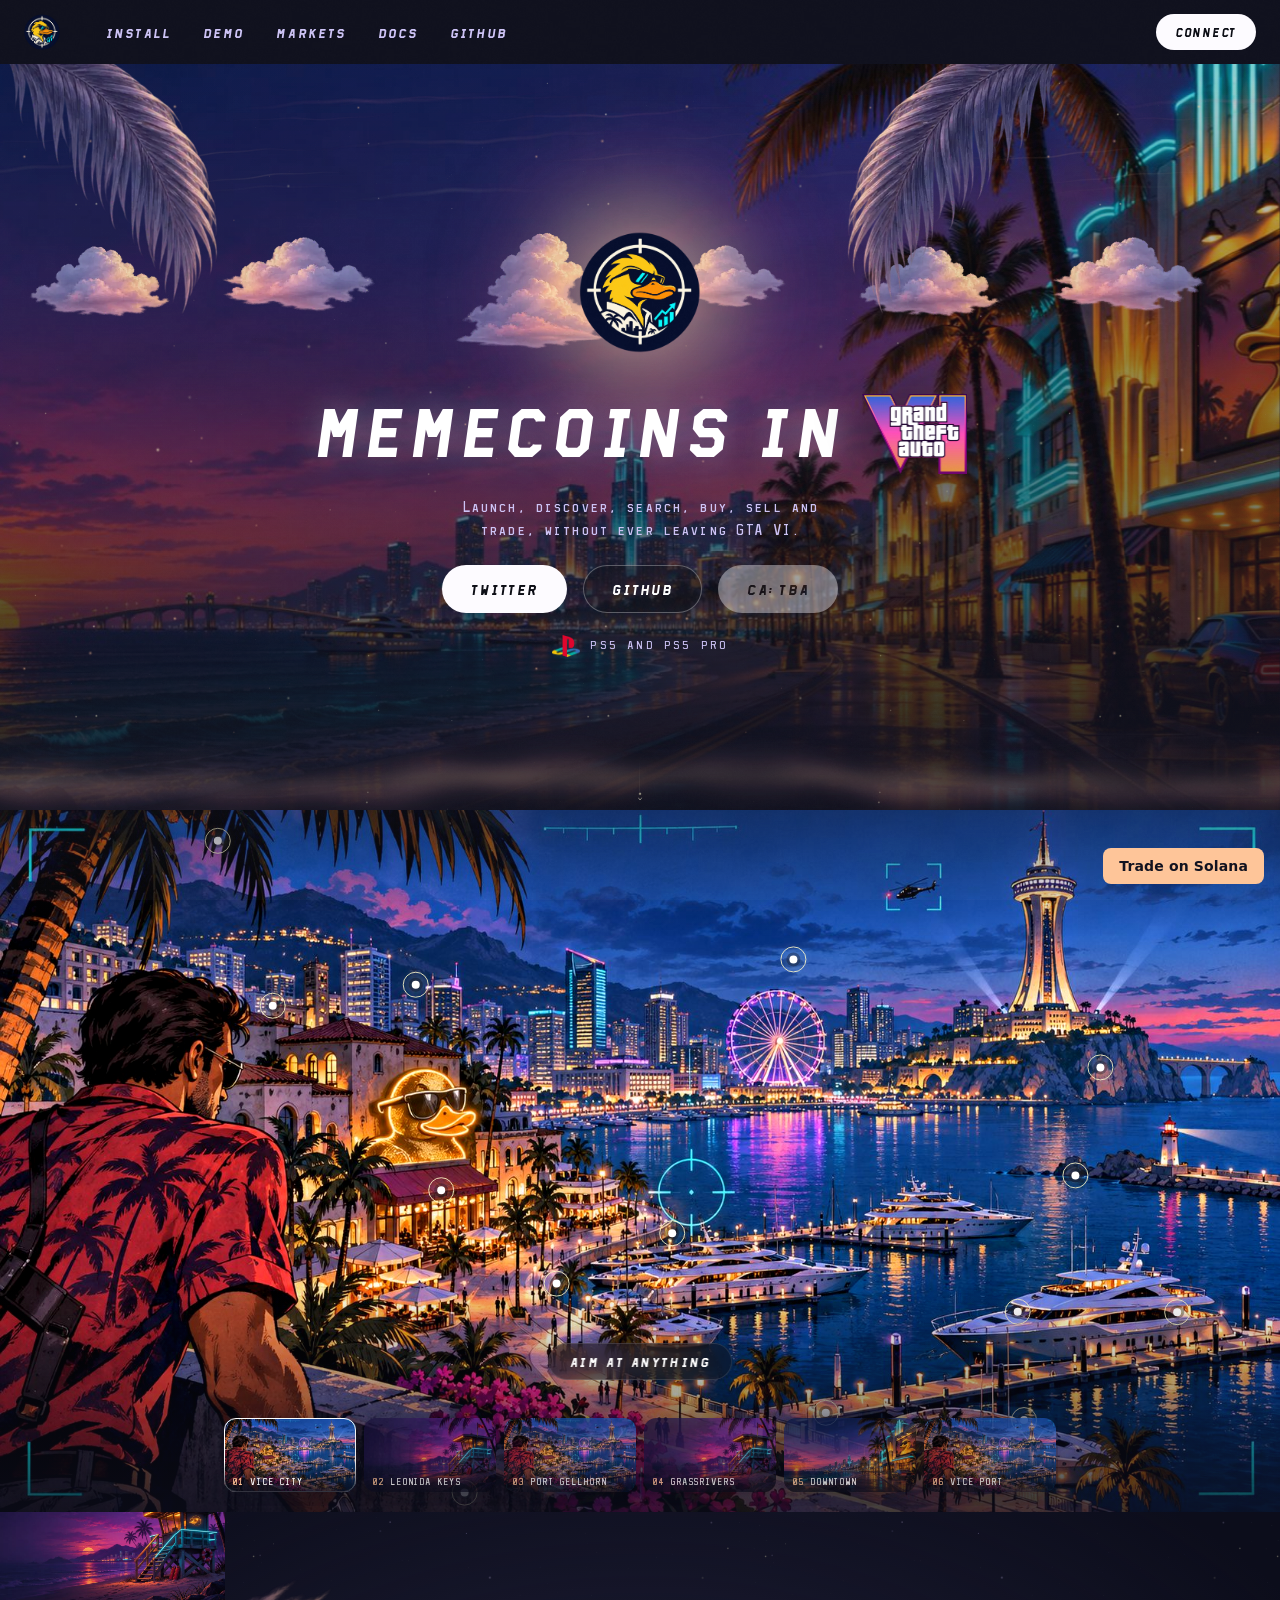
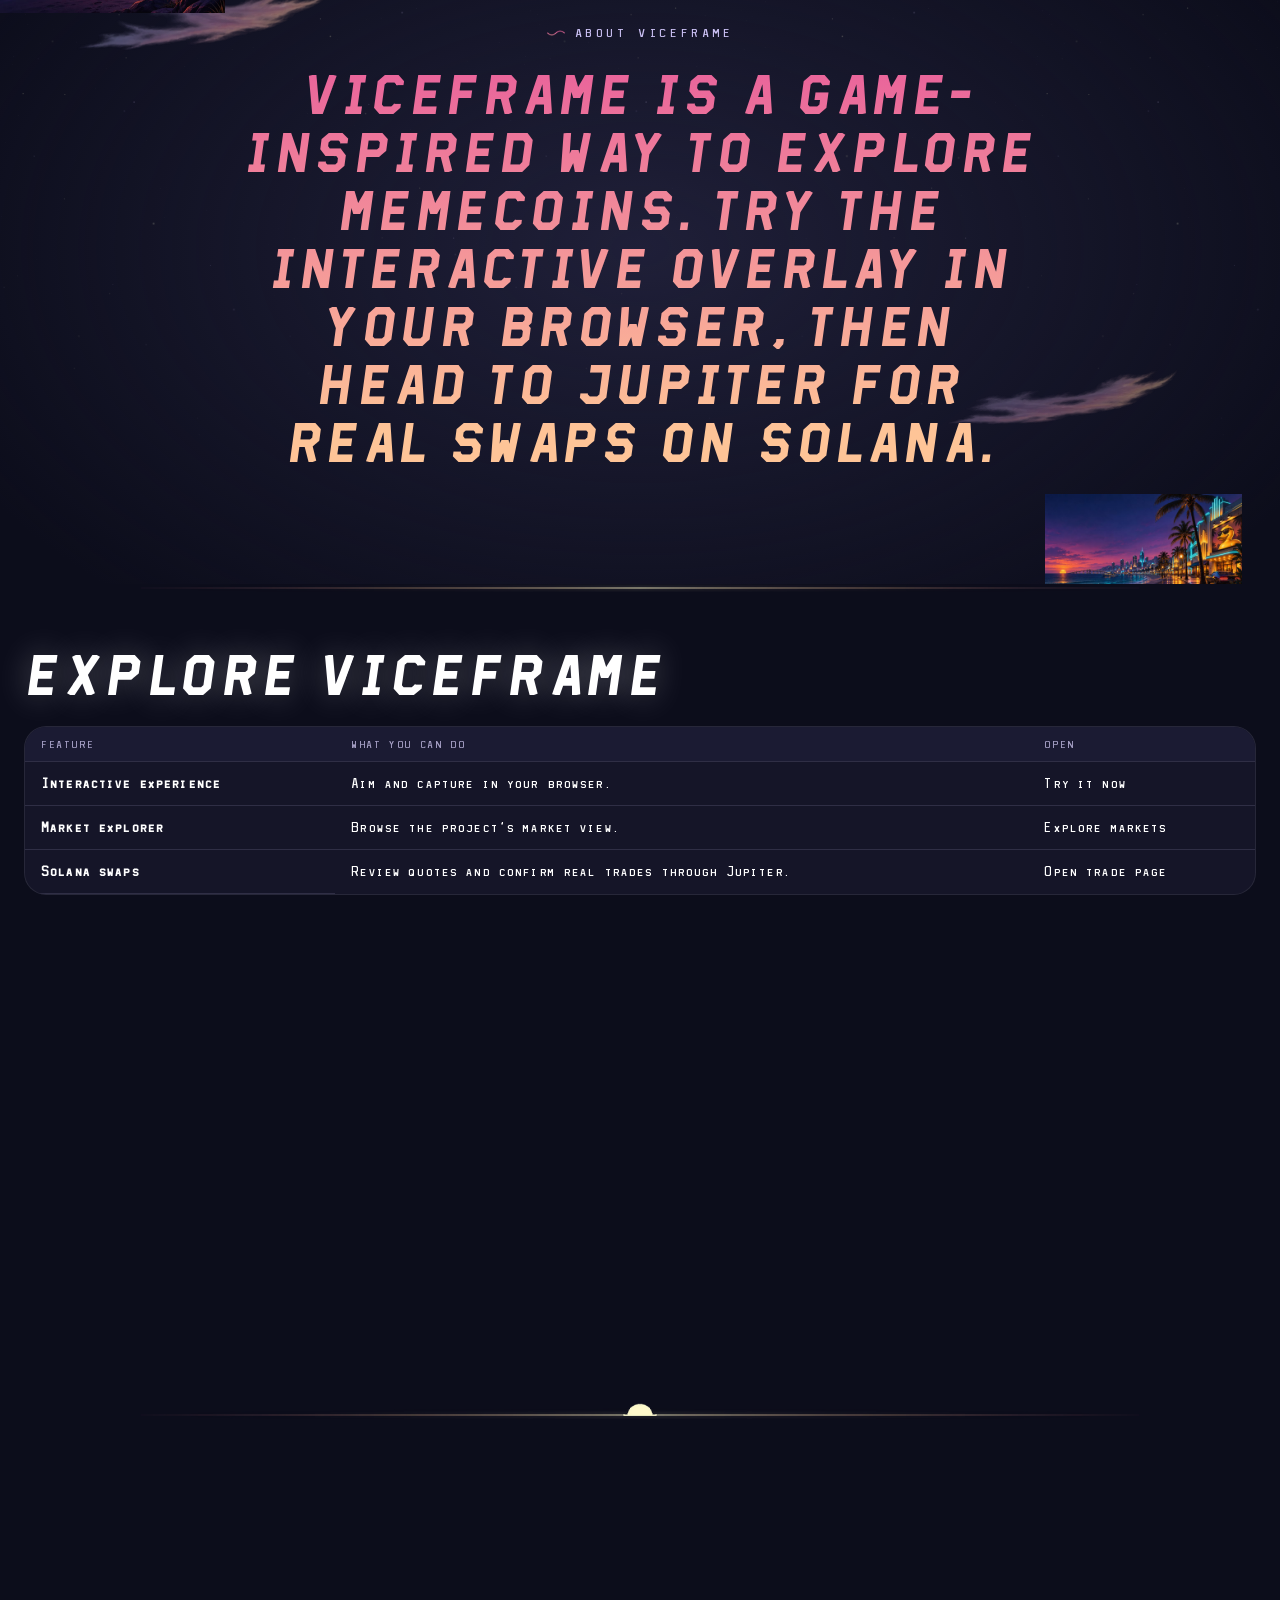
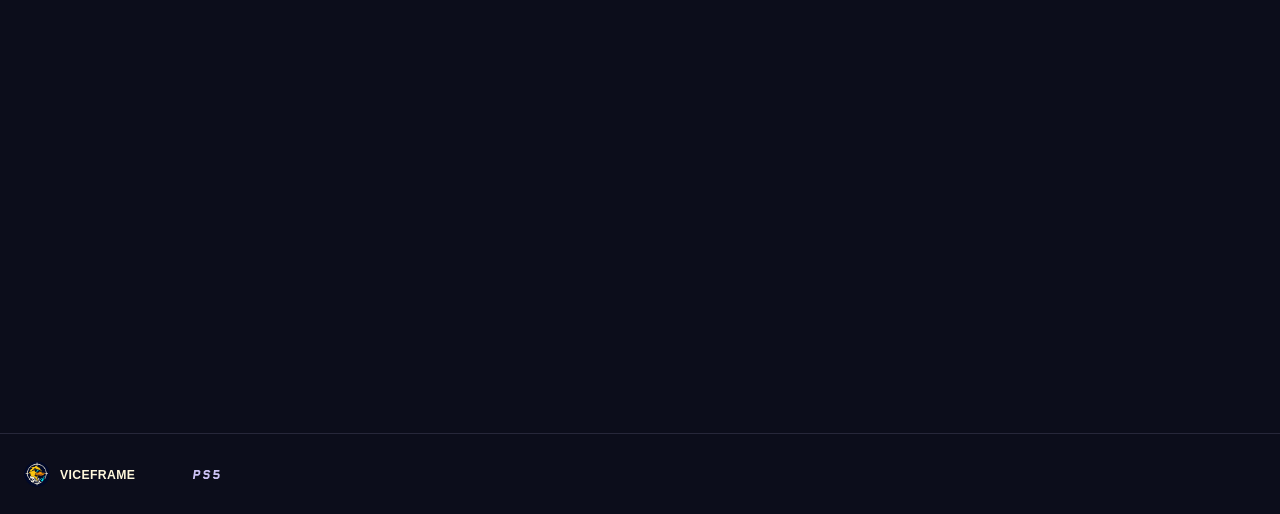
==== commit 3b22b995: "Link homepage Twitter button to ViceFrameSol" ====
--- a/index.html
+++ b/index.html
@@ -3,7 +3,7 @@
 .page_doors__gph58 .page_door__5nI08[data-tone="navy"] .page_doorArt__omURe{background-image:url("./viceframe-art/card-overlay.jpg");background-size:cover;background-position:center}
 .page_doors__gph58 .page_door__5nI08[data-tone="forest"] .page_doorArt__omURe{background-image:url("./viceframe-art/card-markets.jpg");background-size:cover;background-position:center}
 .page_doors__gph58 .page_door__5nI08[data-tone="indigo"] .page_doorArt__omURe{background-image:url("./viceframe-art/card-docs.jpg");background-size:cover;background-position:center}
-</style><style>.Header_countdown__xpw0k,.Header_sound__80nA8{display:none!important}</style></head><body><div hidden=""><!--$--><!--/$--></div><div class="Loader_page__dsdg_"><a class="skip" href="index.html#main">Skip to content</a><header class="Header_root__NyHdN" data-open="false"><div class="container Header_inner__DLT3k"><a class="Header_logo____uDV" aria-label="VICEFRAME home" href="/gta/"><img alt="VICEFRAME" width="28" height="28" decoding="async" data-nimg="1" class="screen-mark" style="color:transparent" src="./viceframe-logo.png"/><span class="print-logo" aria-hidden="true"></span></a><span class="Countdown_root__Cqxu_ Countdown_chip__43_if Header_countdown__xpw0k" role="timer" aria-label="Time until 19 November 2026"><i class="Countdown_dot__lU3tY" aria-hidden="true"></i><span class="Countdown_unit__dpjVp"><b>00</b><i>d</i></span><span class="Countdown_unit__dpjVp"><b>00</b><i>h</i></span><span class="Countdown_unit__dpjVp"><b>00</b><i>m</i></span><span class="Countdown_unit__dpjVp"><b>00</b><i>s</i></span></span><button class="Header_menu__0AeTE" type="button" aria-expanded="false" aria-controls="header-panel">Menu</button><div class="Header_panel__W46Qb" id="header-panel"><nav class="Header_nav__tNWGY" aria-label="Primary"><a href="./install/">Install</a><a href="./demo/">Demo</a><a href="./markets/">Markets</a><a href="./docs/">Docs</a><a href="https://github.com/GHOSTXrun/gta" target="_blank" rel="noopener noreferrer">GitHub</a></nav><div class="Header_sound__80nA8"><button class="SoundToggle_root__4PpGr" type="button" aria-pressed="true" aria-label="Sound"><span class="SoundToggle_bars__EtgU1" aria-hidden="true"><i></i><i></i><i></i><i></i></span><span class="SoundToggle_label__hBJUl" aria-hidden="true">On</span></button></div><button class="Button_btn__WOgGk Button_primary__zsboU Button_sm__yrR9P Header_connect__j0zs7" type="button" data-magnetic="true">Connect</button></div></div></header><main id="main"><section class="page_hero__7KFOs" aria-labelledby="hero-title" data-scene="hero"><div class="Frame_root__4oRAW Frame_hero__YTkX6" aria-hidden="true"><img class="Frame_img__C3UeQ Frame_deep__Mmp5Y" data-depth="0.08" data-depth-host="parent" src="./viceframe-art/avenue-1672.jpg" srcSet="./viceframe-art/avenue-960.jpg 960w, ./viceframe-art/avenue-1440.jpg 1440w, ./viceframe-art/avenue-1672.jpg 1672w" sizes="100vw" width="2560" height="1440" alt="" loading="eager" fetchPriority="high" decoding="async" style="object-position:50% 60%"/><div class="Frame_wash__CItgz"></div><div class="Frame_veil__tHzac"></div></div><canvas class="HeroGL_canvas__3VpV6" aria-hidden="true"></canvas><div class="Atmos_sky__tWo7i" aria-hidden="true" data-deco="true"><i class="Atmos_strip__eyE6i Atmos_cirrus__AWqtI"></i><i class="Atmos_strip__eyE6i Atmos_cloudsFar__77_UT"></i><i class="Atmos_strip__eyE6i Atmos_cloudsNear__hU2fl"></i><span class="Atmos_bird__pVUCs" style="top:24%;--s:0.34;--d:46s;--w:-8s"><i></i></span><span class="Atmos_bird__pVUCs" style="top:19%;--s:0.24;--d:58s;--w:-31s"><i></i></span><span class="Atmos_bird__pVUCs" style="top:31%;--s:0.28;--d:52s;--w:-44s"><i></i></span><i class="Atmos_rise__zhHNm Atmos_dust__ty_38"></i><i class="Atmos_frond__FMoH6 Atmos_frondLeft__vp9_4"></i><i class="Atmos_frond__FMoH6 Atmos_frondRight__kkfcy"></i><i class="Atmos_strip__eyE6i Atmos_haze__lwQOi"></i></div><div class="container page_heroIn__4OIAo" data-scene-fade="true"><div class="ChromeMark_root__nffLW"><span class="ChromeMark_bloom__7bkau" aria-hidden="true" data-deco="true"></span><button class="ChromeMark_duck__gl7tj" type="button" aria-label="VICEFRAME" data-tilt="true" data-deco="true"></button><span class="ChromeMark_glint___y1Ss ChromeMark_glintA__ysmY1" aria-hidden="true"></span><span class="ChromeMark_glint___y1Ss ChromeMark_glintB__JXPHi" aria-hidden="true"></span></div><div class="page_sloganRow__qapWF"><h1 id="hero-title" class="page_slogan__FJXO_">Memecoins in <span class="sr-only">GTA VI</span></h1><img alt="" width="421" height="320" decoding="async" data-nimg="1" class="page_game__KJlRi" style="color:transparent" src="./assets/brand/gta-vi.webp"/></div><p class="page_lede__m7AMO">Launch, discover, search, buy, sell and trade, without ever leaving GTA VI.</p><div class="page_cta__i2v5_"><button type="button" class="Button_btn__WOgGk Button_primary__zsboU" disabled title="Twitter link to be announced">Twitter</button><a class="Button_btn__WOgGk Button_ghost__eb_iL Button_onArt__KnK2L" href="https://github.com/GHOSTXrun/gta" target="_blank" rel="noopener noreferrer" data-magnetic="true">GitHub</a><button type="button" class="Button_btn__WOgGk Button_primary__zsboU" disabled>CA: TBA</button></div><p class="page_platform__FGL_C"><img alt="PlayStation" loading="lazy" width="126" height="96" decoding="async" data-nimg="1" style="color:transparent" src="./assets/brand/playstation.webp"/><span>PS5 and PS5 Pro</span></p></div><span class="page_cue__RYlJz" aria-hidden="true"></span></section><div class="page_demo__WQzBe" data-clip="true"><section class="DemoStage_stage__ioQdy" data-variant="block" data-phase="idle" data-own-cursor="true" aria-label="The overlay. Aim at a target and press Enter to capture it."><div class="DemoStage_pan__w5vRd"><div class="DemoStage_world__a9wUd" style="--ar:1.7777777777777777"><img class="DemoStage_still__wdJkG" src="./viceframe-art/game-10-bayfront-1672.jpg" srcSet="./viceframe-art/game-10-bayfront-960.jpg 960w, ./viceframe-art/game-10-bayfront-1440.jpg 1440w, ./viceframe-art/game-10-bayfront-1672.jpg 1672w" sizes="(max-width: 767px) 130vw, 120vw" width="3840" height="2160" alt="A lit tower over the bay at sunset: a helicopter in the clouds, a ferris wheel, a marina, yachts on the water" loading="lazy" fetchPriority="auto" decoding="async" draggable="false"/><button type="button" data-spot="heli" class="DemoStage_spot__EWwKN  " style="left:62%;top:22%;width:9%" aria-label="Helicopter. Capture"></button><button type="button" data-spot="crown" class="DemoStage_spot__EWwKN  " style="left:17%;top:5.5%;width:8%" aria-label="Tower crown. Capture"></button><button type="button" data-spot="orb" class="DemoStage_spot__EWwKN  " style="left:21.3%;top:28.5%;width:5.2%" aria-label="Rooftop orb. Capture"></button><button type="button" data-spot="pad" class="DemoStage_spot__EWwKN  " style="left:32.5%;top:25.5%;width:5.2%" aria-label="Helipad. Capture"></button><button type="button" data-spot="window" class="DemoStage_spot__EWwKN  " style="left:34.5%;top:54%;width:7%" aria-label="Lit windows. Capture"></button><button type="button" data-spot="wheel" class="DemoStage_spot__EWwKN  " style="left:52.5%;top:60%;width:7%" aria-label="Ferris wheel. Capture"></button><button type="button" data-spot="marina" class="DemoStage_spot__EWwKN  " style="left:43.5%;top:67%;width:6%" aria-label="Marina. Capture"></button><button type="button" data-spot="skyline" class="DemoStage_spot__EWwKN  " style="left:84%;top:52%;width:9%" aria-label="Skyline. Capture"></button><button type="button" data-spot="sunset" class="DemoStage_spot__EWwKN  " style="left:86%;top:37%;width:9%" aria-label="Sunset. Capture"></button><button type="button" data-spot="boat" class="DemoStage_spot__EWwKN  " style="left:79.5%;top:71%;width:5.2%" aria-label="Speedboat. Capture"></button><button type="button" data-spot="yacht" class="DemoStage_spot__EWwKN  " style="left:92%;top:71%;width:5.6%" aria-label="Yacht. Capture"></button><button type="button" data-spot="stage" class="DemoStage_spot__EWwKN  " style="left:64.5%;top:85%;width:8%" aria-label="Amphitheatre. Capture"></button><button type="button" data-spot="vent" class="DemoStage_spot__EWwKN  " style="left:80%;top:86%;width:6.4%" aria-label="Rooftop vent. Capture"></button><button type="button" data-spot="sign" class="DemoStage_spot__EWwKN  " style="left:36.3%;top:96%;width:6%" aria-label="Tower sign. Capture"></button><div class="DemoStage_reticle__Rau3o" aria-hidden="true"></div></div></div><div class="DemoStage_hud__L6fwo"><p class="DemoStage_tag__vUn0Y"><b>Scene detected</b><span>Vice City</span></p><p class="DemoStage_hint__lWsbn">Aim at anything</p><p class="sr-only" role="status" aria-live="polite"></p><div class="DemoStage_strip__lpz4_"><div class="StillStrip_root__yRwB3" data-dragging="false" data-start="true" data-end="false" role="group" aria-label="Choose a still"><button class="StillStrip_arrow__RNacA StillStrip_prev__V2CIT" type="button" aria-label="Earlier stills" disabled=""></button><div class="StillStrip_track__gncGa" data-lenis-prevent="true"><button type="button" class="StillStrip_tile__aDXQG" data-still="bayfront" aria-pressed="true" aria-label="Vice City"><img alt="" draggable="false" loading="lazy" width="132" height="74" decoding="async" data-nimg="1" style="color:transparent" src="./viceframe-art/game-10-bayfront-420.jpg"/><span class="StillStrip_caption__ynbCU" aria-hidden="true"><i>01</i>Vice City</span></button><button type="button" class="StillStrip_tile__aDXQG" data-still="keys" aria-pressed="false" aria-label="Leonida Keys"><img alt="" draggable="false" loading="lazy" width="132" height="74" decoding="async" data-nimg="1" style="color:transparent" src="./viceframe-art/shore-420.jpg"/><span class="StillStrip_caption__ynbCU" aria-hidden="true"><i>02</i>Leonida Keys</span></button><button type="button" class="StillStrip_tile__aDXQG" data-still="port" aria-pressed="false" aria-label="Port Gellhorn"><img alt="" draggable="false" loading="lazy" width="132" height="74" decoding="async" data-nimg="1" style="color:transparent" src="./viceframe-art/game-10-bayfront-420.jpg"/><span class="StillStrip_caption__ynbCU" aria-hidden="true"><i>03</i>Port Gellhorn</span></button><button type="button" class="StillStrip_tile__aDXQG" data-still="swamp" aria-pressed="false" aria-label="Grassrivers"><img alt="" draggable="false" loading="lazy" width="132" height="74" decoding="async" data-nimg="1" style="color:transparent" src="./viceframe-art/shore-420.jpg"/><span class="StillStrip_caption__ynbCU" aria-hidden="true"><i>04</i>Grassrivers</span></button><button type="button" class="StillStrip_tile__aDXQG" data-still="downtown" aria-pressed="false" aria-label="Downtown"><img alt="" draggable="false" loading="lazy" width="132" height="74" decoding="async" data-nimg="1" style="color:transparent" src="./viceframe-art/avenue-420.jpg"/><span class="StillStrip_caption__ynbCU" aria-hidden="true"><i>05</i>Downtown</span></button><button type="button" class="StillStrip_tile__aDXQG" data-still="harbor" aria-pressed="false" aria-label="Vice Port"><img alt="" draggable="false" loading="lazy" width="132" height="74" decoding="async" data-nimg="1" style="color:transparent" src="./viceframe-art/game-10-bayfront-420.jpg"/><span class="StillStrip_caption__ynbCU" aria-hidden="true"><i>06</i>Vice Port</span></button></div><button class="StillStrip_arrow__RNacA undefined" type="button" aria-label="More stills"></button></div></div><div class="DemoStage_dock__DLdbN"></div></div></section></div><section class="below-fold page_story__mYY4J" aria-labelledby="story-title"><div class="Atmos_sky__tWo7i" aria-hidden="true" data-deco="true"><i class="Atmos_stars__hzMT_"></i><i class="Atmos_stars__hzMT_ Atmos_starsTwinkle__F17M_"></i><i class="Atmos_float__F66KZ Atmos_wispA__4p6WL"></i><i class="Atmos_float__F66KZ Atmos_wispB__GCJm0"></i><i class="Atmos_wind__XRMKS" style="top:22%;width:38%;--img:url(https://nasduck.org/&quot;./assets/v2/fx/cirrus.webp&quot;);--d:11s;--w:0s"></i><i class="Atmos_wind__XRMKS" style="top:58%;width:44%;--img:url(https://nasduck.org/&quot;./assets/v2/fx/cirrus.webp&quot;);--d:14s;--w:5s"></i><i class="Atmos_wind__XRMKS" style="top:80%;width:34%;--img:url(https://nasduck.org/&quot;./assets/v2/fx/cirrus.webp&quot;);--d:12s;--w:9s"></i><i class="Atmos_artLeft__99eQd" data-depth="0.06"></i><i class="Atmos_artRight__I95rI" data-depth="0.04"></i><i class="Atmos_firefly__xMwz4" style="left:18%;top:70%;--img:url(https://nasduck.org/&quot;./assets/v2/fx/glint-4.webp&quot;);--d:13s;--w:0s"></i><i class="Atmos_firefly__xMwz4" style="left:76%;top:30%;--img:url(https://nasduck.org/&quot;./assets/v2/fx/glint-4.webp&quot;);--d:17s;--w:-6s"></i><i class="Atmos_firefly__xMwz4" style="left:62%;top:82%;--img:url(https://nasduck.org/&quot;./assets/v2/fx/glint-4.webp&quot;);--d:15s;--w:-3s"></i><i class="Atmos_firefly__xMwz4" style="left:30%;top:24%;--img:url(https://nasduck.org/&quot;./assets/v2/fx/glint-4.webp&quot;);--d:19s;--w:-11s"></i></div><div class="container page_storyIn__LsdNe"><h2 id="story-title" data-plain="true" class="mark mark-wave page_storyHead__zUNdK">About VICEFRAME</h2><p class="sunset-text page_storyText__wiGyI" data-story="true">VICEFRAME is a game-inspired way to explore memecoins. Try the interactive overlay in your browser, then head to Jupiter for real swaps on Solana.</p></div></section><div class="Atmos_rule__FqNo1" aria-hidden="true"><img src="./assets/v2/fx/rule-1.webp" width="1400" height="11" alt="" loading="lazy" decoding="async" data-rule="true"/></div><section class="below-fold page_block__7IW92" aria-labelledby="markets-title"><div class="container"><div class="page_blockHead__B8aES"><h2 id="markets-title">Explore VICEFRAME</h2></div><div class="Market_wrap__1rHYG gfx-panel-scroll"><table class="Market_table__bTs51"><thead><tr><th scope="col" class="Market_l__QLRhl">Feature</th><th scope="col" class="Market_l__QLRhl">What you can do</th><th scope="col" class="Market_l__QLRhl">Open</th></tr></thead><tbody><tr><th scope="row" class="Market_l__QLRhl">Interactive experience</th><td class="Market_l__QLRhl">Aim and capture in your browser.</td><td class="Market_l__QLRhl"><a href="./demo/">Try it now</a></td></tr><tr><th scope="row" class="Market_l__QLRhl">Market explorer</th><td class="Market_l__QLRhl">Browse the project’s market view.</td><td class="Market_l__QLRhl"><a href="./markets/">Explore markets</a></td></tr><tr><th scope="row" class="Market_l__QLRhl">Solana swaps</th><td class="Market_l__QLRhl">Review quotes and confirm real trades through Jupiter.</td><td class="Market_l__QLRhl"><a href="./trade/">Open trade page</a></td></tr></tbody></table></div></div></section><section class="below-fold page_block__7IW92 page_doorsBlock__t_PMi" aria-label="Explore"><i class="Atmos_bokeh__q8uvh" aria-hidden="true" data-deco="true"></i><ul class="container page_doors__gph58"><li data-rise="true"><a class="page_door__5nI08" data-tone="plum" href="install/index.html"><span class="page_doorArt__omURe" aria-hidden="true"></span><span class="page_doorLabel__nvb2E">Install</span><span class="page_doorTitle__ngwDH">On your PS5</span><span class="page_doorLine__ZKWLl">Straight from the console you already own.</span><span class="page_doorCta__Sfmvs">Get it<!-- --> <span class="Icon_icon__JamjP" style="--i:url(assets/ui/10-chevron-right.svg)" aria-hidden="true"></span></span></a></li><li data-rise="true"><a class="page_door__5nI08" data-tone="navy" href="demo/index.html"><span class="page_doorArt__omURe" aria-hidden="true"></span><span class="page_doorLabel__nvb2E">Overlay</span><span class="page_doorTitle__ngwDH">Aim and capture</span><span class="page_doorLine__ZKWLl">Point at anything in Leonida and launch it.</span><span class="page_doorCta__Sfmvs">Try it<!-- --> <span class="Icon_icon__JamjP" style="--i:url(assets/ui/10-chevron-right.svg)" aria-hidden="true"></span></span></a></li><li data-rise="true"><a class="page_door__5nI08" data-tone="forest" href="markets/index.html"><span class="page_doorArt__omURe" aria-hidden="true"></span><span class="page_doorLabel__nvb2E">Markets</span><span class="page_doorTitle__ngwDH">Forty and counting</span><span class="page_doorLine__ZKWLl">Every coin players have launched, in one table.</span><span class="page_doorCta__Sfmvs">Browse<!-- --> <span class="Icon_icon__JamjP" style="--i:url(assets/ui/10-chevron-right.svg)" aria-hidden="true"></span></span></a></li><li data-rise="true"><a class="page_door__5nI08" data-tone="indigo" href="docs/index.html"><span class="page_doorArt__omURe" aria-hidden="true"></span><span class="page_doorLabel__nvb2E">Docs</span><span class="page_doorTitle__ngwDH">Build on it</span><span class="page_doorLine__ZKWLl">A stream of events and an API.</span><span class="page_doorCta__Sfmvs">Read<!-- --> <span class="Icon_icon__JamjP" style="--i:url(assets/ui/10-chevron-right.svg)" aria-hidden="true"></span></span></a></li></ul></section><div class="Atmos_rule__FqNo1" aria-hidden="true"><img src="./assets/v2/fx/rule-2.webp" width="1400" height="22" alt="" loading="lazy" decoding="async" data-rule="true"/></div><section class="below-fold page_close__dAI8o" aria-labelledby="close-title"><div class="Frame_root__4oRAW" aria-hidden="true"><img class="Frame_img__C3UeQ Frame_deep__Mmp5Y" data-depth="0.08" data-depth-host="parent" src="./viceframe-art/shore-1672.jpg" srcSet="./viceframe-art/shore-960.jpg 960w, ./viceframe-art/shore-1440.jpg 1440w, ./viceframe-art/shore-1672.jpg 1672w" sizes="100vw" width="2560" height="1440" alt="" loading="lazy" fetchPriority="auto" decoding="async" style="object-position:50% 70%"/><div class="Frame_wash__CItgz"></div><div class="Frame_veil__tHzac"></div></div><div class="Atmos_sky__tWo7i" aria-hidden="true" data-deco="true"><i class="Atmos_strip__eyE6i Atmos_cloudsFar__77_UT Atmos_high__1I5xx"></i><i class="Atmos_flock__wrez4"></i><i class="Atmos_rays__cO7lP"></i><i class="Atmos_leak__vH572"></i><i class="Atmos_strip__eyE6i Atmos_wave__8JQWQ Atmos_wave1__so9Gq"></i><i class="Atmos_strip__eyE6i Atmos_wave__8JQWQ Atmos_wave2__182BR"></i><i class="Atmos_strip__eyE6i Atmos_wave__8JQWQ Atmos_wave3__1YPpm"></i></div><div class="container page_closeIn__6PuJd"><p class="eyebrow mark mark-sun">VICEFRAME</p><h2 id="close-title">Find your next move</h2><p>Explore the interactive overlay or head to Jupiter for Solana swaps.</p><div class="page_cta__i2v5_"><a class="Button_btn__WOgGk Button_primary__zsboU" href="./demo/">Explore the overlay</a><a class="Button_btn__WOgGk Button_ghost__eb_iL Button_onArt__KnK2L" href="./trade/">Trade on Solana</a></div></div></section><div class="Atmos_petals__HSEf1" aria-hidden="true" data-deco="true"><i style="left:6%;width:22px;height:22px;--img:url(https://nasduck.org/&quot;./assets/v2/fx/dust.webp&quot;);--d:26s;--w:-3s;--sway:9vw"></i><i style="left:19%;width:18px;height:18px;--img:url(https://nasduck.org/&quot;./assets/v2/fx/dust.webp&quot;);--d:34s;--w:-19s;--sway:-6vw"></i><i style="left:33%;width:16px;height:16px;--img:url(https://nasduck.org/&quot;./assets/v2/fx/dust.webp&quot;);--d:29s;--w:-11s;--sway:12vw"></i><i style="left:52%;width:24px;height:24px;--img:url(https://nasduck.org/&quot;./assets/v2/fx/dust.webp&quot;);--d:31s;--w:-24s;--sway:-8vw"></i><i style="left:68%;width:15px;height:15px;--img:url(https://nasduck.org/&quot;./assets/v2/fx/dust.webp&quot;);--d:37s;--w:-7s;--sway:7vw"></i><i style="left:81%;width:20px;height:20px;--img:url(https://nasduck.org/&quot;./assets/v2/fx/dust.webp&quot;);--d:28s;--w:-15s;--sway:-11vw"></i><i style="left:93%;width:17px;height:17px;--img:url(https://nasduck.org/&quot;./assets/v2/fx/dust.webp&quot;);--d:33s;--w:-28s;--sway:-5vw"></i></div><!--$--><!--/$--></main><footer class="Footer_root__67FAy"><div class="container Footer_inner__vtL_T"><a class="Footer_brand__0rdww" aria-label="VICEFRAME home" href="/gta/"><img alt="VICEFRAME" loading="lazy" width="26" height="26" decoding="async" data-nimg="1" style="color:transparent" src="./viceframe-logo.png"/><img alt="" loading="lazy" width="108" height="18" decoding="async" data-nimg="1" class="Footer_wordmark__BU8GA" style="color:transparent" src="./viceframe-wordmark.svg"/></a><nav class="Footer_links__cFiYr" aria-label="More"><a href="ps5/index.html">PS5</a></nav></div></footer><div class="Effects_progress__TQAcM" aria-hidden="true"></div><div class="Effects_flare__AmwOz" aria-hidden="true"></div><div class="Effects_cursor__OzAyl" aria-hidden="true"></div></div><div class="Loader_root__wuRCq" data-loader="true" data-phase="running" role="status" aria-live="polite" aria-hidden="false" style="--floor:1200ms"><span class="sr-only">Loading</span><div class="Loader_stage__BRGLH"><img alt="" width="150" height="150" decoding="async" data-nimg="1" class="Loader_duck__el8zU" style="color:transparent" src="./viceframe-logo.png?v=2"/></div><img alt="" aria-hidden="true" loading="lazy" width="120" height="20" decoding="async" data-nimg="1" class="Loader_wordmark__6u_rJ" style="color:transparent" src="./viceframe-wordmark.svg"/></div><script src="./_next/static/chunks/webpack-08140e8320abeac0.js" id="_R_" async=""></script><script>(self.__next_f=self.__next_f||[]).push([0])</script><script>self.__next_f.push([1,"1:\"$Sreact.fragment\"\n2:I[11457,[\"239\",\"static/chunks/239-ac729ad96040ad45.js?dpl=dpl_CNN5U6Zg6uqFDcREXkoUifTvRxAW\",\"176\",\"static/chunks/176-25a1a5572a64546d.js?dpl=dpl_CNN5U6Zg6uqFDcREXkoUifTvRxAW\",\"344\",\"static/chunks/344-5094b537470de176.js?dpl=dpl_CNN5U6Zg6uqFDcREXkoUifTvRxAW\",\"908\",\"static/chunks/908-8067cca6b13584b6.js?dpl=dpl_CNN5U6Zg6uqFDcREXkoUifTvRxAW\",\"974\",\"static/chunks/app/page-d785309f84cf7e8a.js?dpl=dpl_CNN5U6Zg6uqFDcREXkoUifTvRxAW\"],\"LoaderProvider\"]\n3:I[99534,[\"239\",\"static/chunks/239-ac729ad96040ad45.js?dpl=dpl_CNN5U6Zg6uqFDcREXkoUifTvRxAW\",\"176\",\"static/chunks/176-25a1a5572a64546d.js?dpl=dpl_CNN5U6Zg6uqFDcREXkoUifTvRxAW\",\"344\",\"static/chunks/344-5094b537470de176.js?dpl=dpl_CNN5U6Zg6uqFDcREXkoUifTvRxAW\",\"177\",\"static/chunks/app/layout-2463464e4d15f149.js?v=nav-relative?dpl=dpl_CNN5U6Zg6uqFDcREXkoUifTvRxAW\"],\"Header\"]\n4:I[9766,[],\"\"]\n5:I[98924,[],\"\"]\n6:I[11457,[\"239\",\"static/chunks/239-ac729ad96040ad45.js?dpl=dpl_CNN5U6Zg6uqFDcREXkoUifTvRxAW\",\"176\",\"static/chunks/176-25a1a5572a64546d.js?dpl=dpl_CNN5U6Zg6uqFDcREXkoUifTvRxAW\",\"344\",\"static/chunks/344-5094b537470de176.js?dpl=dpl_CNN5U6Zg6uqFDcREXkoUifTvRxAW\",\"908\",\"static/chunks/908-8067cca6b13584b6.js?dpl=dpl_CNN5U6Zg6uqFDcREXkoUifTvRxAW\",\"974\",\"static/chunks/app/page-d785309f84cf7e8a.js?dpl=dpl_CNN5U6Zg6uqFDcREXkoUifTvRxAW\"],\"RouteLink\"]\n7:I[81356,[\"239\",\"static/chunks/239-ac729ad96040ad45.js?dpl=dpl_CNN5U6Zg6uqFDcREXkoUifTvRxAW\",\"176\",\"static/chunks/176-25a1a5572a64546d.js?dpl=dpl_CNN5U6Zg6uqFDcREXkoUifTvRxAW\",\"344\",\"static/chunks/344-5094b537470de176.js?dpl=dpl_CNN5U6Zg6uqFDcREXkoUifTvRxAW\",\"908\",\"static/chunks/908-8067cca6b13584b6.js?dpl=dpl_CNN5U6Zg6uqFDcREXkoUifTvRxAW\",\"974\",\"static/chunks/app/page-d785309f84cf7e8a.js?dpl=dpl_CNN5U6Zg6uqFDcREXkoUifTvRxAW\"],\"Image\"]\n8:I[44395,[\"239\",\"static/chunks/239-ac729ad96040ad45.js?dpl=dpl_CNN5U6Zg6uqFDcREXkoUifTvRxAW\",\"176\",\"static/chunks/176-25a1a5572a64546d.js?dpl=dpl_CNN5U6Zg6uqFDcREXkoUifTvRxAW\",\"344\",\"static/chunks/344-5094b537470de176.js?dpl=dpl_CNN5U6Zg6uqFDcREXkoUifTvRxAW\",\"177\",\"static/chunks/app/layout-24634"])</script><script>self.__next_f.push([1,"64e4d15f149.js?dpl=dpl_CNN5U6Zg6uqFDcREXkoUifTvRxAW\"],\"Effects\"]\n19:I[57150,[],\"\"]\n:HL[\"./_next/static/css/b32a3bf738845cd7.css?v=assets5?dpl=dpl_CNN5U6Zg6uqFDcREXkoUifTvRxAW\",\"style\"]\n:HL[\"./_next/static/css/f9a9773fed847f67.css?v=assets5?dpl=dpl_CNN5U6Zg6uqFDcREXkoUifTvRxAW\",\"style\"]\n:HL[\"./_next/static/css/81d1fb21fdbe2b61.css?v=assets5?dpl=dpl_CNN5U6Zg6uqFDcREXkoUifTvRxAW\",\"style\"]\n:HL[\"./_next/static/css/fc2126a814834566.css?v=assets5?dpl=dpl_CNN5U6Zg6uqFDcREXkoUifTvRxAW\",\"style\"]\n"])</script><script>self.__next_f.push([1,"0:{\"P\":null,\"b\":\"JYeI1JQPAxYSqyUXKPtal\",\"p\":\"\",\"c\":[\"\",\"\"],\"i\":false,\"f\":[[[\"\",{\"children\":[\"__PAGE__\",{}]},\"$undefined\",\"$undefined\",true],[\"\",[\"$\",\"$1\",\"c\",{\"children\":[[[\"$\",\"link\",\"0\",{\"rel\":\"stylesheet\",\"href\":\"./_next/static/css/b32a3bf738845cd7.css?v=assets5?dpl=dpl_CNN5U6Zg6uqFDcREXkoUifTvRxAW\",\"precedence\":\"next\",\"crossOrigin\":\"$undefined\",\"nonce\":\"$undefined\"}],[\"$\",\"link\",\"1\",{\"rel\":\"stylesheet\",\"href\":\"./_next/static/css/f9a9773fed847f67.css?v=assets5?dpl=dpl_CNN5U6Zg6uqFDcREXkoUifTvRxAW\",\"precedence\":\"next\",\"crossOrigin\":\"$undefined\",\"nonce\":\"$undefined\"}],[\"$\",\"link\",\"2\",{\"rel\":\"stylesheet\",\"href\":\"./_next/static/css/81d1fb21fdbe2b61.css?v=assets5?dpl=dpl_CNN5U6Zg6uqFDcREXkoUifTvRxAW\",\"precedence\":\"next\",\"crossOrigin\":\"$undefined\",\"nonce\":\"$undefined\"}]],[\"$\",\"html\",null,{\"lang\":\"en\",\"children\":[[\"$\",\"head\",null,{\"children\":[[\"$\",\"link\",null,{\"rel\":\"preload\",\"href\":\"./fonts/nasduck-display.woff2\",\"as\":\"font\",\"type\":\"font/woff2\",\"crossOrigin\":\"anonymous\"}],[\"$\",\"link\",null,{\"rel\":\"preload\",\"href\":\"./fonts/nasduck-mono.woff2\",\"as\":\"font\",\"type\":\"font/woff2\",\"crossOrigin\":\"anonymous\"}],[\"$\",\"noscript\",null,{\"children\":[\"$\",\"style\",null,{\"children\":\"[data-loader]{display:none!important}\"}]}]]}],[\"$\",\"body\",null,{\"children\":[\"$\",\"$L2\",null,{\"children\":[[\"$\",\"a\",null,{\"className\":\"skip\",\"href\":\"#main\",\"children\":\"Skip to content\"}],[\"$\",\"$L3\",null,{}],[\"$\",\"main\",null,{\"id\":\"main\",\"children\":[\"$\",\"$L4\",null,{\"parallelRouterKey\":\"children\",\"error\":\"$undefined\",\"errorStyles\":\"$undefined\",\"errorScripts\":\"$undefined\",\"template\":[\"$\",\"$L5\",null,{}],\"templateStyles\":\"$undefined\",\"templateScripts\":\"$undefined\",\"notFound\":[[\"$\",\"section\",null,{\"className\":\"not-found_root__xij08\",\"aria-labelledby\":\"nf-title\",\"children\":[[\"$\",\"div\",null,{\"className\":\"Atmos_sky__tWo7i\",\"aria-hidden\":\"true\",\"data-deco\":true,\"children\":[null,[\"$\",\"i\",null,{\"className\":\"Atmos_strip__eyE6i Atmos_cloudsFar__77_UT Atmos_high__1I5xx\"}],[\"$\",\"i\",null,{\"className\":\"Atmos_rise__zhHNm Atmos_dust__ty_38\"}]]}],[\"$\",\"div\",null,{\"className\":\"container not-found_layout__DF6cZ\",\"children\":[[\"$\",\"div\",null,{\"className\":\"not-found_inner__oPGqn\",\"children\":[[\"$\",\"p\",null,{\"className\":\"eyebrow\",\"children\":\"Error 404\"}],[\"$\",\"h1\",null,{\"id\":\"nf-title\",\"children\":\"Lost in Leonida\"}],[\"$\",\"$L6\",null,{\"className\":\"Button_btn__WOgGk Button_primary__zsboU\",\"href\":\"/\",\"data-magnetic\":true,\"children\":\"Back to the terminal\"}]]}],[\"$\",\"div\",null,{\"className\":\"not-found_duck__lvN_o\",\"children\":[[\"$\",\"span\",null,{\"className\":\"not-found_ripple__AEDfs\",\"aria-hidden\":\"true\"}],[\"$\",\"$L7\",null,{\"className\":\"not-found_sticker__CusaA\",\"src\":\"./viceframe-logo.png\",\"width\":320,\"height\":320,\"alt\":\"\",\"priority\":true}]]}]]}],[\"$\",\"span\",null,{\"className\":\"not-found_prints__mZr2H\",\"aria-hidden\":\"true\"}],[\"$\",\"div\",null,{\"className\":\"Atmos_petals__HSEf1\",\"aria-hidden\":\"true\",\"data-deco\":true,\"children\":[[\"$\",\"i\",\"1\",{\"style\":{\"left\":\"6%\",\"width\":\"22px\",\"height\":\"22px\",\"--img\":\"url(\\\"./assets/v2/fx/dust.webp\\\")\",\"--d\":\"26s\",\"--w\":\"-3s\",\"--sway\":\"9vw\"}}],[\"$\",\"i\",\"11\",{\"style\":{\"left\":\"19%\",\"width\":\"18px\",\"height\":\"18px\",\"--img\":\"url(\\\"./assets/v2/fx/dust.webp\\\")\",\"--d\":\"34s\",\"--w\":\"-19s\",\"--sway\":\"-6vw\"}}],[\"$\",\"i\",\"14\",{\"style\":{\"left\":\"33%\",\"width\":\"16px\",\"height\":\"16px\",\"--img\":\"url(\\\"./assets/v2/fx/dust.webp\\\")\",\"--d\":\"29s\",\"--w\":\"-11s\",\"--sway\":\"12vw\"}}],[\"$\",\"i\",\"6\",{\"style\":{\"left\":\"52%\",\"width\":\"24px\",\"height\":\"24px\",\"--img\":\"url(\\\"./assets/v2/fx/dust.webp\\\")\",\"--d\":\"31s\",\"--w\":\"-24s\",\"--sway\":\"-8vw\"}}],[\"$\",\"i\",\"9\",{\"style\":{\"left\":\"68%\",\"width\":\"15px\",\"height\":\"15px\",\"--img\":\"url(\\\"./assets/v2/fx/dust.webp\\\")\",\"--d\":\"37s\",\"--w\":\"-7s\",\"--sway\":\"7vw\"}}],[\"$\",\"i\",\"3\",{\"style\":{\"left\":\"81%\",\"width\":\"20px\",\"height\":\"20px\",\"--img\":\"url(\\\"./assets/v2/fx/dust.webp\\\")\",\"--d\":\"28s\",\"--w\":\"-15s\",\"--sway\":\"-11vw\"}}],[\"$\",\"i\",\"16\",{\"style\":{\"left\":\"93%\",\"width\":\"17px\",\"height\":\"17px\",\"--img\":\"url(\\\"./assets/v2/fx/dust.webp\\\")\",\"--d\":\"33s\",\"--w\":\"-28s\",\"--sway\":\"-5vw\"}}]]}]]}],[]],\"forbidden\":\"$undefined\",\"unauthorized\":\"$undefined\"}]}],[\"$\",\"footer\",null,{\"className\":\"Footer_root__67FAy\",\"children\":[\"$\",\"div\",null,{\"className\":\"container Footer_inner__vtL_T\",\"children\":[[\"$\",\"$L6\",null,{\"className\":\"Footer_brand__0rdww\",\"href\":\"/\",\"aria-label\":\"VICEFRAME home\",\"children\":[[\"$\",\"$L7\",null,{\"src\":\"./viceframe-logo.png\",\"width\":26,\"height\":26,\"alt\":\"VICEFRAME\"}],[\"$\",\"$L7\",null,{\"className\":\"Footer_wordmark__BU8GA\",\"src\":\"./viceframe-wordmark.svg\",\"width\":108,\"height\":18,\"alt\":\"\"}]]}],[\"$\",\"nav\",null,{\"className\":\"Footer_links__cFiYr\",\"aria-label\":\"More\",\"children\":[[\"$\",\"$L6\",\"/ps5/\",{\"href\":\"/gta/ps5/\",\"children\":\"PS5\"}]]}]]}]}],[\"$\",\"$L8\",null,{}]]}]}]]}]]}],{\"children\":[\"__PAGE__\",[\"$\",\"$1\",\"c\",{\"children\":[[[\"$\",\"section\",null,{\"className\":\"page_hero__7KFOs\",\"aria-labelledby\":\"hero-title\",\"data-scene\":\"hero\",\"children\":[[\"$\",\"div\",null,{\"className\":\"Frame_root__4oRAW Frame_hero__YTkX6\",\"aria-hidden\":\"true\",\"children\":[[\"$\",\"img\",null,{\"className\":\"Frame_img__C3UeQ Frame_deep__Mmp5Y\",\"data-depth\":\"0.08\",\"data-depth-host\":\"parent\",\"src\":\"./viceframe-art/avenue-1672.jpg\",\"srcSet\":\"./viceframe-art/avenue-960.jpg 960w, ./viceframe-art/avenue-1440.jpg 1440w, ./viceframe-art/avenue-1672.jpg 1672w\",\"sizes\":\"100vw\",\"width\":2560,\"height\":1440,\"alt\":\"\",\"loading\":\"eager\",\"fetchPriority\":\"high\",\"decoding\":\"async\",\"style\":{\"objectPosition\":\"50% 60%\"}}],\"$L9\"]}],\"$La\",\"$Lb\",\"$Lc\",\"$Ld\"]}],\"$Le\",\"$Lf\",\"$L10\",\"$L11\",\"$L12\",\"$L13\",\"$L14\",\"$L15\"],[\"$L16\"],\"$L17\"]}],{},null,false]},null,false],\"$L18\",false]],\"m\":\"$undefined\",\"G\":[\"$19\",[]],\"s\":false,\"S\":true}\n"])</script><script>self.__next_f.push([1,"1a:I[471,[\"239\",\"static/chunks/239-ac729ad96040ad45.js?dpl=dpl_CNN5U6Zg6uqFDcREXkoUifTvRxAW\",\"176\",\"static/chunks/176-25a1a5572a64546d.js?dpl=dpl_CNN5U6Zg6uqFDcREXkoUifTvRxAW\",\"344\",\"static/chunks/344-5094b537470de176.js?dpl=dpl_CNN5U6Zg6uqFDcREXkoUifTvRxAW\",\"908\",\"static/chunks/908-8067cca6b13584b6.js?dpl=dpl_CNN5U6Zg6uqFDcREXkoUifTvRxAW\",\"974\",\"static/chunks/app/page-d785309f84cf7e8a.js?dpl=dpl_CNN5U6Zg6uqFDcREXkoUifTvRxAW\"],\"HeroGL\"]\n1b:I[67615,[\"239\",\"static/chunks/239-ac729ad96040ad45.js?dpl=dpl_CNN5U6Zg6uqFDcREXkoUifTvRxAW\",\"176\",\"static/chunks/176-25a1a5572a64546d.js?dpl=dpl_CNN5U6Zg6uqFDcREXkoUifTvRxAW\",\"344\",\"static/chunks/344-5094b537470de176.js?dpl=dpl_CNN5U6Zg6uqFDcREXkoUifTvRxAW\",\"908\",\"static/chunks/908-8067cca6b13584b6.js?dpl=dpl_CNN5U6Zg6uqFDcREXkoUifTvRxAW\",\"974\",\"static/chunks/app/page-d785309f84cf7e8a.js?dpl=dpl_CNN5U6Zg6uqFDcREXkoUifTvRxAW\"],\"ChromeMark\"]\n1c:I[54908,[\"239\",\"static/chunks/239-ac729ad96040ad45.js?dpl=dpl_CNN5U6Zg6uqFDcREXkoUifTvRxAW\",\"176\",\"static/chunks/176-25a1a5572a64546d.js?dpl=dpl_CNN5U6Zg6uqFDcREXkoUifTvRxAW\",\"344\",\"static/chunks/344-5094b537470de176.js?dpl=dpl_CNN5U6Zg6uqFDcREXkoUifTvRxAW\",\"908\",\"static/chunks/908-8067cca6b13584b6.js?dpl=dpl_CNN5U6Zg6uqFDcREXkoUifTvRxAW\",\"974\",\"static/chunks/app/page-d785309f84cf7e8a.js?dpl=dpl_CNN5U6Zg6uqFDcREXkoUifTvRxAW\"],\"DemoStage\"]\n1d:I[26676,[\"239\",\"static/chunks/239-ac729ad96040ad45.js?dpl=dpl_CNN5U6Zg6uqFDcREXkoUifTvRxAW\",\"176\",\"static/chunks/176-25a1a5572a64546d.js?dpl=dpl_CNN5U6Zg6uqFDcREXkoUifTvRxAW\",\"344\",\"static/chunks/344-5094b537470de176.js?dpl=dpl_CNN5U6Zg6uqFDcREXkoUifTvRxAW\",\"908\",\"static/chunks/908-8067cca6b13584b6.js?dpl=dpl_CNN5U6Zg6uqFDcREXkoUifTvRxAW\",\"974\",\"static/chunks/app/page-d785309f84cf7e8a.js?dpl=dpl_CNN5U6Zg6uqFDcREXkoUifTvRxAW\"],\"MarketGate\"]\n25:I[41919,[\"239\",\"static/chunks/239-ac729ad96040ad45.js?dpl=dpl_CNN5U6Zg6uqFDcREXkoUifTvRxAW\",\"176\",\"static/chunks/176-25a1a5572a64546d.js?dpl=dpl_CNN5U6Zg6uqFDcREXkoUifTvRxAW\",\"344\",\"static/chunks/344-5094b537470de176.js?dpl=dpl_CNN5U6Zg6uqFDcREXkoUifTvRxAW\",\"908\","])</script><script>self.__next_f.push([1,"\"static/chunks/908-8067cca6b13584b6.js?dpl=dpl_CNN5U6Zg6uqFDcREXkoUifTvRxAW\",\"974\",\"static/chunks/app/page-d785309f84cf7e8a.js?dpl=dpl_CNN5U6Zg6uqFDcREXkoUifTvRxAW\"],\"Countdown\"]\n26:I[24431,[],\"OutletBoundary\"]\n28:I[15278,[],\"AsyncMetadataOutlet\"]\n2a:I[24431,[],\"ViewportBoundary\"]\n2c:I[24431,[],\"MetadataBoundary\"]\n2d:\"$Sreact.suspense\"\n9:[[\"$\",\"div\",null,{\"className\":\"Frame_wash__CItgz\"}],[\"$\",\"div\",null,{\"className\":\"Frame_veil__tHzac\"}]]\na:[\"$\",\"$L1a\",null,{\"still\":\"avenue\",\"horizon\":0.26}]\n"])</script><script>self.__next_f.push([1,"b:[\"$\",\"div\",null,{\"className\":\"Atmos_sky__tWo7i\",\"aria-hidden\":\"true\",\"data-deco\":true,\"children\":[[\"$\",\"i\",null,{\"className\":\"Atmos_strip__eyE6i Atmos_cirrus__AWqtI\"}],[\"$\",\"i\",null,{\"className\":\"Atmos_strip__eyE6i Atmos_cloudsFar__77_UT\"}],[\"$\",\"i\",null,{\"className\":\"Atmos_strip__eyE6i Atmos_cloudsNear__hU2fl\"}],[\"$\",\"span\",null,{\"className\":\"Atmos_bird__pVUCs\",\"style\":{\"top\":\"24%\",\"--s\":0.34,\"--d\":\"46s\",\"--w\":\"-8s\"},\"children\":[\"$\",\"i\",null,{}]}],[\"$\",\"span\",null,{\"className\":\"Atmos_bird__pVUCs\",\"style\":{\"top\":\"19%\",\"--s\":0.24,\"--d\":\"58s\",\"--w\":\"-31s\"},\"children\":[\"$\",\"i\",null,{}]}],[\"$\",\"span\",null,{\"className\":\"Atmos_bird__pVUCs\",\"style\":{\"top\":\"31%\",\"--s\":0.28,\"--d\":\"52s\",\"--w\":\"-44s\"},\"children\":[\"$\",\"i\",null,{}]}],[\"$\",\"i\",null,{\"className\":\"Atmos_rise__zhHNm Atmos_dust__ty_38\"}],[\"$\",\"i\",null,{\"className\":\"Atmos_frond__FMoH6 Atmos_frondLeft__vp9_4\"}],[\"$\",\"i\",null,{\"className\":\"Atmos_frond__FMoH6 Atmos_frondRight__kkfcy\"}],[\"$\",\"i\",null,{\"className\":\"Atmos_strip__eyE6i Atmos_haze__lwQOi\"}]]}]\n"])</script><script>self.__next_f.push([1,"c:[\"$\",\"div\",null,{\"className\":\"container page_heroIn__4OIAo\",\"data-scene-fade\":true,\"children\":[[\"$\",\"$L1b\",null,{}],[\"$\",\"div\",null,{\"className\":\"page_sloganRow__qapWF\",\"children\":[[\"$\",\"h1\",null,{\"id\":\"hero-title\",\"className\":\"page_slogan__FJXO_\",\"children\":[\"Memecoins in \",[\"$\",\"span\",null,{\"className\":\"sr-only\",\"children\":\"GTA VI\"}]]}],[\"$\",\"$L7\",null,{\"className\":\"page_game__KJlRi\",\"src\":\"./assets/brand/gta-vi.webp\",\"width\":421,\"height\":320,\"alt\":\"\",\"priority\":true}]]}],[\"$\",\"p\",null,{\"className\":\"page_lede__m7AMO\",\"children\":\"Launch, discover, search, buy, sell and trade, without ever leaving GTA VI.\"}],[\"$\",\"div\",null,{\"className\":\"page_cta__i2v5_\",\"children\":[[\"$\",\"button\",null,{\"type\":\"button\",\"className\":\"Button_btn__WOgGk Button_primary__zsboU\",\"disabled\":true,\"title\":\"Twitter link to be announced\",\"children\":\"Twitter\"}],[\"$\",\"a\",null,{\"className\":\"Button_btn__WOgGk Button_ghost__eb_iL Button_onArt__KnK2L\",\"href\":\"https://github.com/GHOSTXrun/gta\",\"target\":\"_blank\",\"rel\":\"noopener noreferrer\",\"data-magnetic\":true,\"children\":\"GitHub\"}],[\"$\",\"button\",null,{\"type\":\"button\",\"className\":\"Button_btn__WOgGk Button_primary__zsboU\",\"disabled\":true,\"children\":\"CA: TBA\"}]]}],[\"$\",\"p\",null,{\"className\":\"page_platform__FGL_C\",\"children\":[[\"$\",\"$L7\",null,{\"src\":\"./assets/brand/playstation.webp\",\"width\":126,\"height\":96,\"alt\":\"PlayStation\"}],[\"$\",\"span\",null,{\"children\":\"PS5 and PS5 Pro\"}]]}]]}]\n"])</script><script>self.__next_f.push([1,"d:[\"$\",\"span\",null,{\"className\":\"page_cue__RYlJz\",\"aria-hidden\":\"true\"}]\ne:[\"$\",\"div\",null,{\"className\":\"page_demo__WQzBe\",\"data-clip\":true,\"children\":[\"$\",\"$L1c\",null,{\"variant\":\"block\"}]}]\n"])</script><script>self.__next_f.push([1,"f:[\"$\",\"section\",null,{\"className\":\"below-fold page_story__mYY4J\",\"aria-labelledby\":\"story-title\",\"children\":[[\"$\",\"div\",null,{\"className\":\"Atmos_sky__tWo7i\",\"aria-hidden\":\"true\",\"data-deco\":true,\"children\":[[\"$\",\"i\",null,{\"className\":\"Atmos_stars__hzMT_\"}],[\"$\",\"i\",null,{\"className\":\"Atmos_stars__hzMT_ Atmos_starsTwinkle__F17M_\"}],[\"$\",\"i\",null,{\"className\":\"Atmos_float__F66KZ Atmos_wispA__4p6WL\"}],[\"$\",\"i\",null,{\"className\":\"Atmos_float__F66KZ Atmos_wispB__GCJm0\"}],[\"$\",\"i\",null,{\"className\":\"Atmos_wind__XRMKS\",\"style\":{\"top\":\"22%\",\"width\":\"38%\",\"--img\":\"url(\\\"./assets/v2/fx/cirrus.webp\\\")\",\"--d\":\"11s\",\"--w\":\"0s\"}}],[\"$\",\"i\",null,{\"className\":\"Atmos_wind__XRMKS\",\"style\":{\"top\":\"58%\",\"width\":\"44%\",\"--img\":\"url(\\\"./assets/v2/fx/cirrus.webp\\\")\",\"--d\":\"14s\",\"--w\":\"5s\"}}],[\"$\",\"i\",null,{\"className\":\"Atmos_wind__XRMKS\",\"style\":{\"top\":\"80%\",\"width\":\"34%\",\"--img\":\"url(\\\"./assets/v2/fx/cirrus.webp\\\")\",\"--d\":\"12s\",\"--w\":\"9s\"}}],[\"$\",\"i\",null,{\"className\":\"Atmos_artLeft__99eQd\",\"data-depth\":\"0.06\"}],[\"$\",\"i\",null,{\"className\":\"Atmos_artRight__I95rI\",\"data-depth\":\"0.04\"}],[\"$\",\"i\",null,{\"className\":\"Atmos_firefly__xMwz4\",\"style\":{\"left\":\"18%\",\"top\":\"70%\",\"--img\":\"url(\\\"./assets/v2/fx/glint-4.webp\\\")\",\"--d\":\"13s\",\"--w\":\"0s\"}}],[\"$\",\"i\",null,{\"className\":\"Atmos_firefly__xMwz4\",\"style\":{\"left\":\"76%\",\"top\":\"30%\",\"--img\":\"url(\\\"./assets/v2/fx/glint-4.webp\\\")\",\"--d\":\"17s\",\"--w\":\"-6s\"}}],[\"$\",\"i\",null,{\"className\":\"Atmos_firefly__xMwz4\",\"style\":{\"left\":\"62%\",\"top\":\"82%\",\"--img\":\"url(\\\"./assets/v2/fx/glint-4.webp\\\")\",\"--d\":\"15s\",\"--w\":\"-3s\"}}],[\"$\",\"i\",null,{\"className\":\"Atmos_firefly__xMwz4\",\"style\":{\"left\":\"30%\",\"top\":\"24%\",\"--img\":\"url(\\\"./assets/v2/fx/glint-4.webp\\\")\",\"--d\":\"19s\",\"--w\":\"-11s\"}}]]}],[\"$\",\"div\",null,{\"className\":\"container page_storyIn__LsdNe\",\"children\":[[\"$\",\"h2\",null,{\"id\":\"story-title\",\"data-plain\":true,\"className\":\"mark mark-wave page_storyHead__zUNdK\",\"children\":\"About VICEFRAME\"}],[\"$\",\"p\",null,{\"className\":\"sunset-text page_storyText__wiGyI\",\"data-story\":true,\"children\":\"VICEFRAME is a game-inspired way to explore memecoins. Try the interactive overlay in your browser, then head to Jupiter for real swaps on Solana.\"}]]}]]}]\n"])</script><script>self.__next_f.push([1,"10:[\"$\",\"div\",null,{\"className\":\"Atmos_rule__FqNo1\",\"aria-hidden\":\"true\",\"children\":[\"$\",\"img\",null,{\"src\":\"./assets/v2/fx/rule-1.webp\",\"width\":1400,\"height\":11,\"alt\":\"\",\"loading\":\"lazy\",\"decoding\":\"async\",\"data-rule\":true}]}]\n"])</script><script>self.__next_f.push([1,"11:[\"$\",\"section\",null,{\"className\":\"below-fold page_block__7IW92\",\"aria-labelledby\":\"markets-title\",\"children\":[\"$\",\"div\",null,{\"className\":\"container\",\"children\":[[\"$\",\"div\",null,{\"className\":\"page_blockHead__B8aES\",\"children\":[\"$\",\"h2\",null,{\"id\":\"markets-title\",\"children\":\"Explore VICEFRAME\"}]}],[\"$\",\"div\",null,{\"className\":\"Market_wrap__1rHYG gfx-panel-scroll\",\"children\":[\"$\",\"table\",null,{\"className\":\"Market_table__bTs51\",\"children\":[[\"$\",\"thead\",null,{\"children\":[\"$\",\"tr\",null,{\"children\":[[\"$\",\"th\",null,{\"scope\":\"col\",\"className\":\"Market_l__QLRhl\",\"children\":\"Feature\"}],[\"$\",\"th\",null,{\"scope\":\"col\",\"className\":\"Market_l__QLRhl\",\"children\":\"What you can do\"}],[\"$\",\"th\",null,{\"scope\":\"col\",\"className\":\"Market_l__QLRhl\",\"children\":\"Open\"}]]}]}],[\"$\",\"tbody\",null,{\"children\":[[\"$\",\"tr\",null,{\"children\":[[\"$\",\"th\",null,{\"scope\":\"row\",\"className\":\"Market_l__QLRhl\",\"children\":\"Interactive experience\"}],[\"$\",\"td\",null,{\"className\":\"Market_l__QLRhl\",\"children\":\"Aim and capture in your browser.\"}],[\"$\",\"td\",null,{\"className\":\"Market_l__QLRhl\",\"children\":[\"$\",\"a\",null,{\"href\":\"./demo/\",\"children\":\"Try it now\"}]}]]}],[\"$\",\"tr\",null,{\"children\":[[\"$\",\"th\",null,{\"scope\":\"row\",\"className\":\"Market_l__QLRhl\",\"children\":\"Market explorer\"}],[\"$\",\"td\",null,{\"className\":\"Market_l__QLRhl\",\"children\":\"Browse the project’s market view.\"}],[\"$\",\"td\",null,{\"className\":\"Market_l__QLRhl\",\"children\":[\"$\",\"a\",null,{\"href\":\"./markets/\",\"children\":\"Explore markets\"}]}]]}],[\"$\",\"tr\",null,{\"children\":[[\"$\",\"th\",null,{\"scope\":\"row\",\"className\":\"Market_l__QLRhl\",\"children\":\"Solana swaps\"}],[\"$\",\"td\",null,{\"className\":\"Market_l__QLRhl\",\"children\":\"Review quotes and confirm real trades through Jupiter.\"}],[\"$\",\"td\",null,{\"className\":\"Market_l__QLRhl\",\"children\":[\"$\",\"a\",null,{\"href\":\"./trade/\",\"children\":\"Open trade page\"}]}]]}]]}]]}]}]]}]}]\n"])</script><script>self.__next_f.push([1,"12:[\"$\",\"section\",null,{\"className\":\"below-fold page_block__7IW92 page_doorsBlock__t_PMi\",\"aria-label\":\"Explore\",\"children\":[[\"$\",\"i\",null,{\"className\":\"Atmos_bokeh__q8uvh\",\"aria-hidden\":\"true\",\"data-deco\":true}],[\"$\",\"ul\",null,{\"className\":\"container page_doors__gph58\",\"children\":[[\"$\",\"li\",\"/install/\",{\"data-rise\":true,\"children\":[\"$\",\"$L6\",null,{\"className\":\"page_door__5nI08\",\"data-tone\":\"plum\",\"href\":\"/gta/install/\",\"children\":[[\"$\",\"span\",null,{\"className\":\"page_doorArt__omURe\",\"aria-hidden\":\"true\"}],[\"$\",\"span\",null,{\"className\":\"page_doorLabel__nvb2E\",\"children\":\"Install\"}],[\"$\",\"span\",null,{\"className\":\"page_doorTitle__ngwDH\",\"children\":\"On your PS5\"}],[\"$\",\"span\",null,{\"className\":\"page_doorLine__ZKWLl\",\"children\":\"Straight from the console you already own.\"}],[\"$\",\"span\",null,{\"className\":\"page_doorCta__Sfmvs\",\"children\":[\"Get it\",\" \",[\"$\",\"span\",null,{\"className\":\"Icon_icon__JamjP\",\"style\":{\"--i\":\"url(./assets/ui/10-chevron-right.svg)\"},\"aria-hidden\":\"true\"}]]}]]}]}],[\"$\",\"li\",\"/demo/\",{\"data-rise\":true,\"children\":[\"$\",\"$L6\",null,{\"className\":\"page_door__5nI08\",\"data-tone\":\"navy\",\"href\":\"/gta/demo/\",\"children\":[[\"$\",\"span\",null,{\"className\":\"page_doorArt__omURe\",\"aria-hidden\":\"true\"}],[\"$\",\"span\",null,{\"className\":\"page_doorLabel__nvb2E\",\"children\":\"Overlay\"}],[\"$\",\"span\",null,{\"className\":\"page_doorTitle__ngwDH\",\"children\":\"Aim and capture\"}],[\"$\",\"span\",null,{\"className\":\"page_doorLine__ZKWLl\",\"children\":\"Point at anything in Leonida and launch it.\"}],[\"$\",\"span\",null,{\"className\":\"page_doorCta__Sfmvs\",\"children\":[\"Try it\",\" \",[\"$\",\"span\",null,{\"className\":\"Icon_icon__JamjP\",\"style\":{\"--i\":\"url(./assets/ui/10-chevron-right.svg)\"},\"aria-hidden\":\"true\"}]]}]]}]}],[\"$\",\"li\",\"/markets/\",{\"data-rise\":true,\"children\":[\"$\",\"$L6\",null,{\"className\":\"page_door__5nI08\",\"data-tone\":\"forest\",\"href\":\"/gta/markets/\",\"children\":[[\"$\",\"span\",null,{\"className\":\"page_doorArt__omURe\",\"aria-hidden\":\"true\"}],[\"$\",\"span\",null,{\"className\":\"page_doorLabel__nvb2E\",\"children\":\"Markets\"}],[\"$\",\"span\",null,{\"className\":\"page_doorTitle__ngwDH\",\"children\":\"Forty and counting\"}],[\"$\",\"span\",null,{\"className\":\"page_doorLine__ZKWLl\",\"children\":\"Every coin players have launched, in one table.\"}],[\"$\",\"span\",null,{\"className\":\"page_doorCta__Sfmvs\",\"children\":[\"Browse\",\" \",[\"$\",\"span\",null,{\"className\":\"Icon_icon__JamjP\",\"style\":{\"--i\":\"url(./assets/ui/10-chevron-right.svg)\"},\"aria-hidden\":\"true\"}]]}]]}]}],[\"$\",\"li\",\"/docs/\",{\"data-rise\":true,\"children\":[\"$\",\"$L6\",null,{\"className\":\"page_door__5nI08\",\"data-tone\":\"indigo\",\"href\":\"/gta/docs/\",\"children\":[[\"$\",\"span\",null,{\"className\":\"page_doorArt__omURe\",\"aria-hidden\":\"true\"}],[\"$\",\"span\",null,{\"className\":\"page_doorLabel__nvb2E\",\"children\":\"Docs\"}],[\"$\",\"span\",null,{\"className\":\"page_doorTitle__ngwDH\",\"children\":\"Build on it\"}],[\"$\",\"span\",null,{\"className\":\"page_doorLine__ZKWLl\",\"children\":\"A stream of events and an API.\"}],[\"$\",\"span\",null,{\"className\":\"page_doorCta__Sfmvs\",\"children\":[\"Read\",\" \",[\"$\",\"span\",null,{\"className\":\"Icon_icon__JamjP\",\"style\":{\"--i\":\"url(./assets/ui/10-chevron-right.svg)\"},\"aria-hidden\":\"true\"}]]}]]}]}]]}]]}]\n"])</script><script>self.__next_f.push([1,"13:[\"$\",\"div\",null,{\"className\":\"Atmos_rule__FqNo1\",\"aria-hidden\":\"true\",\"children\":[\"$\",\"img\",null,{\"src\":\"./assets/v2/fx/rule-2.webp\",\"width\":1400,\"height\":22,\"alt\":\"\",\"loading\":\"lazy\",\"decoding\":\"async\",\"data-rule\":true}]}]\n"])</script><script>self.__next_f.push([1,"14:[\"$\",\"section\",null,{\"className\":\"below-fold page_close__dAI8o\",\"aria-labelledby\":\"close-title\",\"children\":[[\"$\",\"div\",null,{\"className\":\"Frame_root__4oRAW\",\"aria-hidden\":\"true\",\"children\":[[\"$\",\"img\",null,{\"className\":\"Frame_img__C3UeQ Frame_deep__Mmp5Y\",\"data-depth\":\"0.08\",\"data-depth-host\":\"parent\",\"src\":\"./viceframe-art/shore-1672.jpg\",\"srcSet\":\"./viceframe-art/shore-960.jpg 960w, ./viceframe-art/shore-1440.jpg 1440w, ./viceframe-art/shore-1672.jpg 1672w\",\"sizes\":\"100vw\",\"width\":2560,\"height\":1440,\"alt\":\"\",\"loading\":\"lazy\",\"fetchPriority\":\"auto\",\"decoding\":\"async\",\"style\":{\"objectPosition\":\"50% 70%\"}}],[[\"$\",\"div\",null,{\"className\":\"Frame_wash__CItgz\"}],[\"$\",\"div\",null,{\"className\":\"Frame_veil__tHzac\"}]]]}],[\"$\",\"div\",null,{\"className\":\"Atmos_sky__tWo7i\",\"aria-hidden\":\"true\",\"data-deco\":true,\"children\":[[\"$\",\"i\",null,{\"className\":\"Atmos_strip__eyE6i Atmos_cloudsFar__77_UT Atmos_high__1I5xx\"}],[\"$\",\"i\",null,{\"className\":\"Atmos_flock__wrez4\"}],[\"$\",\"i\",null,{\"className\":\"Atmos_rays__cO7lP\"}],[\"$\",\"i\",null,{\"className\":\"Atmos_leak__vH572\"}],[\"$\",\"i\",null,{\"className\":\"Atmos_strip__eyE6i Atmos_wave__8JQWQ Atmos_wave1__so9Gq\"}],[\"$\",\"i\",null,{\"className\":\"Atmos_strip__eyE6i Atmos_wave__8JQWQ Atmos_wave2__182BR\"}],[\"$\",\"i\",null,{\"className\":\"Atmos_strip__eyE6i Atmos_wave__8JQWQ Atmos_wave3__1YPpm\"}]]}],[\"$\",\"div\",null,{\"className\":\"container page_closeIn__6PuJd\",\"children\":[[\"$\",\"p\",null,{\"className\":\"eyebrow mark mark-sun\",\"children\":\"VICEFRAME\"}],[\"$\",\"h2\",null,{\"id\":\"close-title\",\"children\":\"Find your next move\"}],[\"$\",\"p\",null,{\"children\":\"Explore the interactive overlay or head to Jupiter for Solana swaps.\"}],[\"$\",\"div\",null,{\"className\":\"page_cta__i2v5_\",\"children\":[[\"$\",\"a\",null,{\"className\":\"Button_btn__WOgGk Button_primary__zsboU\",\"href\":\"./demo/\",\"children\":\"Explore the overlay\"}],[\"$\",\"a\",null,{\"className\":\"Button_btn__WOgGk Button_ghost__eb_iL Button_onArt__KnK2L\",\"href\":\"./trade/\",\"children\":\"Trade on Solana\"}]]}]]}]]}]\n"])</script><script>self.__next_f.push([1,"15:[\"$\",\"div\",null,{\"className\":\"Atmos_petals__HSEf1\",\"aria-hidden\":\"true\",\"data-deco\":true,\"children\":[[\"$\",\"i\",\"1\",{\"style\":{\"left\":\"6%\",\"width\":\"22px\",\"height\":\"22px\",\"--img\":\"url(\\\"./assets/v2/fx/dust.webp\\\")\",\"--d\":\"26s\",\"--w\":\"-3s\",\"--sway\":\"9vw\"}}],[\"$\",\"i\",\"11\",{\"style\":{\"left\":\"19%\",\"width\":\"18px\",\"height\":\"18px\",\"--img\":\"url(\\\"./assets/v2/fx/dust.webp\\\")\",\"--d\":\"34s\",\"--w\":\"-19s\",\"--sway\":\"-6vw\"}}],[\"$\",\"i\",\"14\",{\"style\":{\"left\":\"33%\",\"width\":\"16px\",\"height\":\"16px\",\"--img\":\"url(\\\"./assets/v2/fx/dust.webp\\\")\",\"--d\":\"29s\",\"--w\":\"-11s\",\"--sway\":\"12vw\"}}],[\"$\",\"i\",\"6\",{\"style\":{\"left\":\"52%\",\"width\":\"24px\",\"height\":\"24px\",\"--img\":\"url(\\\"./assets/v2/fx/dust.webp\\\")\",\"--d\":\"31s\",\"--w\":\"-24s\",\"--sway\":\"-8vw\"}}],[\"$\",\"i\",\"9\",{\"style\":{\"left\":\"68%\",\"width\":\"15px\",\"height\":\"15px\",\"--img\":\"url(\\\"./assets/v2/fx/dust.webp\\\")\",\"--d\":\"37s\",\"--w\":\"-7s\",\"--sway\":\"7vw\"}}],[\"$\",\"i\",\"3\",{\"style\":{\"left\":\"81%\",\"width\":\"20px\",\"height\":\"20px\",\"--img\":\"url(\\\"./assets/v2/fx/dust.webp\\\")\",\"--d\":\"28s\",\"--w\":\"-15s\",\"--sway\":\"-11vw\"}}],[\"$\",\"i\",\"16\",{\"style\":{\"left\":\"93%\",\"width\":\"17px\",\"height\":\"17px\",\"--img\":\"url(\\\"./assets/v2/fx/dust.webp\\\")\",\"--d\":\"33s\",\"--w\":\"-28s\",\"--sway\":\"-5vw\"}}]]}]\n"])</script><script>self.__next_f.push([1,"16:[\"$\",\"link\",\"0\",{\"rel\":\"stylesheet\",\"href\":\"./_next/static/css/fc2126a814834566.css?v=assets5?dpl=dpl_CNN5U6Zg6uqFDcREXkoUifTvRxAW\",\"precedence\":\"next\",\"crossOrigin\":\"$undefined\",\"nonce\":\"$undefined\"}]\n17:[\"$\",\"$L26\",null,{\"children\":[\"$L27\",[\"$\",\"$L28\",null,{\"promise\":\"$@29\"}]]}]\n18:[\"$\",\"$1\",\"h\",{\"children\":[null,[[\"$\",\"$L2a\",null,{\"children\":\"$L2b\"}],null],[\"$\",\"$L2c\",null,{\"children\":[\"$\",\"div\",null,{\"hidden\":true,\"children\":[\"$\",\"$2d\",null,{\"fallback\":null,\"children\":\"$L2e\"}]}]}]]}]\n"])</script><script>self.__next_f.push([1,"1e:[\"$\",\"span\",null,{\"className\":\"Market_tk__ttFuQ\",\"children\":[[\"$\",\"b\",null,{\"children\":[\"$$\",\"PONZI\"]}],null]}]\n1f:[\"$\",\"td\",null,{\"children\":\"3.826\"}]\n20:[\"$\",\"td\",null,{\"children\":[\"$\",\"span\",null,{\"className\":\"up\",\"children\":\"+89.1%\"}]}]\n21:[\"$\",\"td\",null,{\"className\":\"Market_mid__WmkdA\",\"children\":\"$$100,976\"}]\n22:[\"$\",\"td\",null,{\"className\":\"Market_mid__WmkdA\",\"children\":\"$$3,644,146,768\"}]\n23:[\"$\",\"td\",null,{\"className\":\"Market_l__QLRhl Market_mid__WmkdA\",\"children\":[\"$\",\"span\",null,{\"className\":\"Market_spark__Tvf_X\",\"data-s\":0,\"role\":\"img\",\"aria-label\":\"Rising\"}]}]\n"])</script><script>self.__next_f.push([1,"24:[\"$\",\"tr\",\"sk1BwrpzDiWuG3e3pWG1u2dtqCreoS43N8WEJ9Upump\",{\"children\":[[\"$\",\"td\",null,{\"className\":\"Market_l__QLRhl muted\",\"children\":\"06\"}],[\"$\",\"td\",null,{\"className\":\"Market_l__QLRhl\",\"children\":[\"$\",\"span\",null,{\"className\":\"Market_tk__ttFuQ\",\"children\":[[\"$\",\"b\",null,{\"children\":[\"$$\",\"PALM\"]}],[\"$\",\"span\",null,{\"className\":\"Market_badge__0Jt2M\",\"children\":\"VIA PS5\"}]]}]}],[\"$\",\"td\",null,{\"children\":\"0.0000286\"}],[\"$\",\"td\",null,{\"children\":[\"$\",\"span\",null,{\"className\":\"up\",\"children\":\"+230.6%\"}]}],[\"$\",\"td\",null,{\"className\":\"Market_mid__WmkdA\",\"children\":\"$$625,357\"}],[\"$\",\"td\",null,{\"className\":\"Market_mid__WmkdA\",\"children\":\"$$27,599\"}],[\"$\",\"td\",null,{\"className\":\"Market_l__QLRhl Market_mid__WmkdA\",\"children\":[\"$\",\"span\",null,{\"className\":\"Market_spark__Tvf_X\",\"data-s\":3,\"role\":\"img\",\"aria-label\":\"Rising\"}]}]]}]\n"])</script><script>self.__next_f.push([1,"2b:[[\"$\",\"meta\",\"0\",{\"charSet\":\"utf-8\"}],[\"$\",\"meta\",\"1\",{\"name\":\"viewport\",\"content\":\"width=device-width, initial-scale=1\"}],[\"$\",\"meta\",\"2\",{\"name\":\"theme-color\",\"content\":\"#0C0D1B\"}]]\n27:null\n"])</script><script>self.__next_f.push([1,"2f:I[80622,[],\"IconMark\"]\n"])</script><script>self.__next_f.push([1,"29:{\"metadata\":[[\"$\",\"title\",\"0\",{\"children\":\"VICEFRAME. Memecoins in GTA VI\"}],[\"$\",\"meta\",\"1\",{\"name\":\"description\",\"content\":\"Launch, discover, search, buy, sell and trade memecoins without ever leaving GTA VI.\"}],[\"$\",\"meta\",\"2\",{\"name\":\"application-name\",\"content\":\"VICEFRAME\"}],[\"$\",\"link\",\"3\",{\"rel\":\"manifest\",\"href\":\"/manifest.webmanifest\",\"crossOrigin\":\"$undefined\"}],[\"$\",\"meta\",\"4\",{\"name\":\"keywords\",\"content\":\"VICEFRAME,memecoins,GTA VI,Solana,PS5,Leonida,Vice City,overlay\"}],[\"$\",\"meta\",\"5\",{\"name\":\"robots\",\"content\":\"index, follow\"}],[\"$\",\"link\",\"6\",{\"rel\":\"canonical\",\"href\":\"https://nasduck.org/\"}],[\"$\",\"meta\",\"7\",{\"name\":\"format-detection\",\"content\":\"telephone=no, address=no, email=no\"}],[\"$\",\"meta\",\"8\",{\"property\":\"og:title\",\"content\":\"VICEFRAME. Memecoins in GTA VI\"}],[\"$\",\"meta\",\"9\",{\"property\":\"og:description\",\"content\":\"Launch, discover, search, buy, sell and trade memecoins without ever leaving GTA VI.\"}],[\"$\",\"meta\",\"10\",{\"property\":\"og:url\",\"content\":\"https://nasduck.org/\"}],[\"$\",\"meta\",\"11\",{\"property\":\"og:site_name\",\"content\":\"VICEFRAME\"}],[\"$\",\"meta\",\"12\",{\"property\":\"og:locale\",\"content\":\"en_US\"}],[\"$\",\"meta\",\"13\",{\"property\":\"og:image\",\"content\":\"https://ghostxrun.github.io/gta/viceframe-logo.png\"}],[\"$\",\"meta\",\"14\",{\"property\":\"og:image:width\",\"content\":\"1200\"}],[\"$\",\"meta\",\"15\",{\"property\":\"og:image:height\",\"content\":\"600\"}],[\"$\",\"meta\",\"16\",{\"property\":\"og:image:type\",\"content\":\"image/jpeg\"}],[\"$\",\"meta\",\"17\",{\"property\":\"og:image:alt\",\"content\":\"VICEFRAME. Memecoins in GTA 6: the duck mark and the wordmark over a city skyline across the bay at sunset\"}],[\"$\",\"meta\",\"18\",{\"property\":\"og:type\",\"content\":\"website\"}],[\"$\",\"meta\",\"19\",{\"name\":\"twitter:card\",\"content\":\"summary_large_image\"}],[\"$\",\"meta\",\"20\",{\"name\":\"twitter:title\",\"content\":\"VICEFRAME. Memecoins in GTA VI\"}],[\"$\",\"meta\",\"21\",{\"name\":\"twitter:description\",\"content\":\"Launch, discover, search, buy, sell and trade memecoins without ever leaving GTA VI.\"}],[\"$\",\"meta\",\"22\",{\"name\":\"twitter:image\",\"content\":\"https://ghostxrun.github.io/gta/viceframe-logo.png\"}],[\"$\",\"meta\",\"23\",{\"name\":\"twitter:image:width\",\"content\":\"1200\"}],[\"$\",\"meta\",\"24\",{\"name\":\"twitter:image:height\",\"content\":\"600\"}],[\"$\",\"meta\",\"25\",{\"name\":\"twitter:image:type\",\"content\":\"image/jpeg\"}],[\"$\",\"meta\",\"26\",{\"name\":\"twitter:image:alt\",\"content\":\"VICEFRAME. Memecoins in GTA 6: the duck mark and the wordmark over a city skyline across the bay at sunset\"}],[\"$\",\"link\",\"27\",{\"rel\":\"icon\",\"href\":\"/favicon.ico\",\"type\":\"image/x-icon\",\"sizes\":\"16x16\"}],[\"$\",\"link\",\"28\",{\"rel\":\"icon\",\"href\":\"/favicon.ico\",\"sizes\":\"any\"}],[\"$\",\"link\",\"29\",{\"rel\":\"icon\",\"href\":\"./viceframe-logo.png\",\"type\":\"image/png\",\"sizes\":\"96x96\"}],[\"$\",\"link\",\"30\",{\"rel\":\"apple-touch-icon\",\"href\":\"./viceframe-logo.png\"}],[\"$\",\"$L2f\",\"31\",{}]],\"error\":null,\"digest\":\"$undefined\"}\n"])</script><script>self.__next_f.push([1,"2e:\"$29:metadata\"\n"])</script><a href="/gta/trade/" style="position:fixed;bottom:16px;right:16px;z-index:50;padding:10px 16px;border-radius:8px;background:#FEC497;color:#0C0D1B;font:700 14px system-ui">Trade on Solana</a><script>(function () {
+</style><style>.Header_countdown__xpw0k,.Header_sound__80nA8{display:none!important}</style></head><body><div hidden=""><!--$--><!--/$--></div><div class="Loader_page__dsdg_"><a class="skip" href="index.html#main">Skip to content</a><header class="Header_root__NyHdN" data-open="false"><div class="container Header_inner__DLT3k"><a class="Header_logo____uDV" aria-label="VICEFRAME home" href="/gta/"><img alt="VICEFRAME" width="28" height="28" decoding="async" data-nimg="1" class="screen-mark" style="color:transparent" src="./viceframe-logo.png"/><span class="print-logo" aria-hidden="true"></span></a><span class="Countdown_root__Cqxu_ Countdown_chip__43_if Header_countdown__xpw0k" role="timer" aria-label="Time until 19 November 2026"><i class="Countdown_dot__lU3tY" aria-hidden="true"></i><span class="Countdown_unit__dpjVp"><b>00</b><i>d</i></span><span class="Countdown_unit__dpjVp"><b>00</b><i>h</i></span><span class="Countdown_unit__dpjVp"><b>00</b><i>m</i></span><span class="Countdown_unit__dpjVp"><b>00</b><i>s</i></span></span><button class="Header_menu__0AeTE" type="button" aria-expanded="false" aria-controls="header-panel">Menu</button><div class="Header_panel__W46Qb" id="header-panel"><nav class="Header_nav__tNWGY" aria-label="Primary"><a href="./install/">Install</a><a href="./demo/">Demo</a><a href="./markets/">Markets</a><a href="./docs/">Docs</a><a href="https://github.com/GHOSTXrun/gta" target="_blank" rel="noopener noreferrer">GitHub</a></nav><div class="Header_sound__80nA8"><button class="SoundToggle_root__4PpGr" type="button" aria-pressed="true" aria-label="Sound"><span class="SoundToggle_bars__EtgU1" aria-hidden="true"><i></i><i></i><i></i><i></i></span><span class="SoundToggle_label__hBJUl" aria-hidden="true">On</span></button></div><button class="Button_btn__WOgGk Button_primary__zsboU Button_sm__yrR9P Header_connect__j0zs7" type="button" data-magnetic="true">Connect</button></div></div></header><main id="main"><section class="page_hero__7KFOs" aria-labelledby="hero-title" data-scene="hero"><div class="Frame_root__4oRAW Frame_hero__YTkX6" aria-hidden="true"><img class="Frame_img__C3UeQ Frame_deep__Mmp5Y" data-depth="0.08" data-depth-host="parent" src="./viceframe-art/avenue-1672.jpg" srcSet="./viceframe-art/avenue-960.jpg 960w, ./viceframe-art/avenue-1440.jpg 1440w, ./viceframe-art/avenue-1672.jpg 1672w" sizes="100vw" width="2560" height="1440" alt="" loading="eager" fetchPriority="high" decoding="async" style="object-position:50% 60%"/><div class="Frame_wash__CItgz"></div><div class="Frame_veil__tHzac"></div></div><canvas class="HeroGL_canvas__3VpV6" aria-hidden="true"></canvas><div class="Atmos_sky__tWo7i" aria-hidden="true" data-deco="true"><i class="Atmos_strip__eyE6i Atmos_cirrus__AWqtI"></i><i class="Atmos_strip__eyE6i Atmos_cloudsFar__77_UT"></i><i class="Atmos_strip__eyE6i Atmos_cloudsNear__hU2fl"></i><span class="Atmos_bird__pVUCs" style="top:24%;--s:0.34;--d:46s;--w:-8s"><i></i></span><span class="Atmos_bird__pVUCs" style="top:19%;--s:0.24;--d:58s;--w:-31s"><i></i></span><span class="Atmos_bird__pVUCs" style="top:31%;--s:0.28;--d:52s;--w:-44s"><i></i></span><i class="Atmos_rise__zhHNm Atmos_dust__ty_38"></i><i class="Atmos_frond__FMoH6 Atmos_frondLeft__vp9_4"></i><i class="Atmos_frond__FMoH6 Atmos_frondRight__kkfcy"></i><i class="Atmos_strip__eyE6i Atmos_haze__lwQOi"></i></div><div class="container page_heroIn__4OIAo" data-scene-fade="true"><div class="ChromeMark_root__nffLW"><span class="ChromeMark_bloom__7bkau" aria-hidden="true" data-deco="true"></span><button class="ChromeMark_duck__gl7tj" type="button" aria-label="VICEFRAME" data-tilt="true" data-deco="true"></button><span class="ChromeMark_glint___y1Ss ChromeMark_glintA__ysmY1" aria-hidden="true"></span><span class="ChromeMark_glint___y1Ss ChromeMark_glintB__JXPHi" aria-hidden="true"></span></div><div class="page_sloganRow__qapWF"><h1 id="hero-title" class="page_slogan__FJXO_">Memecoins in <span class="sr-only">GTA VI</span></h1><img alt="" width="421" height="320" decoding="async" data-nimg="1" class="page_game__KJlRi" style="color:transparent" src="./assets/brand/gta-vi.webp"/></div><p class="page_lede__m7AMO">Launch, discover, search, buy, sell and trade, without ever leaving GTA VI.</p><div class="page_cta__i2v5_"><a class="Button_btn__WOgGk Button_primary__zsboU" href="https://x.com/ViceFrameSol" target="_blank" rel="noopener noreferrer">Twitter</a><a class="Button_btn__WOgGk Button_ghost__eb_iL Button_onArt__KnK2L" href="https://github.com/GHOSTXrun/gta" target="_blank" rel="noopener noreferrer" data-magnetic="true">GitHub</a><button type="button" class="Button_btn__WOgGk Button_primary__zsboU" disabled>CA: TBA</button></div><p class="page_platform__FGL_C"><img alt="PlayStation" loading="lazy" width="126" height="96" decoding="async" data-nimg="1" style="color:transparent" src="./assets/brand/playstation.webp"/><span>PS5 and PS5 Pro</span></p></div><span class="page_cue__RYlJz" aria-hidden="true"></span></section><div class="page_demo__WQzBe" data-clip="true"><section class="DemoStage_stage__ioQdy" data-variant="block" data-phase="idle" data-own-cursor="true" aria-label="The overlay. Aim at a target and press Enter to capture it."><div class="DemoStage_pan__w5vRd"><div class="DemoStage_world__a9wUd" style="--ar:1.7777777777777777"><img class="DemoStage_still__wdJkG" src="./viceframe-art/game-10-bayfront-1672.jpg" srcSet="./viceframe-art/game-10-bayfront-960.jpg 960w, ./viceframe-art/game-10-bayfront-1440.jpg 1440w, ./viceframe-art/game-10-bayfront-1672.jpg 1672w" sizes="(max-width: 767px) 130vw, 120vw" width="3840" height="2160" alt="A lit tower over the bay at sunset: a helicopter in the clouds, a ferris wheel, a marina, yachts on the water" loading="lazy" fetchPriority="auto" decoding="async" draggable="false"/><button type="button" data-spot="heli" class="DemoStage_spot__EWwKN  " style="left:62%;top:22%;width:9%" aria-label="Helicopter. Capture"></button><button type="button" data-spot="crown" class="DemoStage_spot__EWwKN  " style="left:17%;top:5.5%;width:8%" aria-label="Tower crown. Capture"></button><button type="button" data-spot="orb" class="DemoStage_spot__EWwKN  " style="left:21.3%;top:28.5%;width:5.2%" aria-label="Rooftop orb. Capture"></button><button type="button" data-spot="pad" class="DemoStage_spot__EWwKN  " style="left:32.5%;top:25.5%;width:5.2%" aria-label="Helipad. Capture"></button><button type="button" data-spot="window" class="DemoStage_spot__EWwKN  " style="left:34.5%;top:54%;width:7%" aria-label="Lit windows. Capture"></button><button type="button" data-spot="wheel" class="DemoStage_spot__EWwKN  " style="left:52.5%;top:60%;width:7%" aria-label="Ferris wheel. Capture"></button><button type="button" data-spot="marina" class="DemoStage_spot__EWwKN  " style="left:43.5%;top:67%;width:6%" aria-label="Marina. Capture"></button><button type="button" data-spot="skyline" class="DemoStage_spot__EWwKN  " style="left:84%;top:52%;width:9%" aria-label="Skyline. Capture"></button><button type="button" data-spot="sunset" class="DemoStage_spot__EWwKN  " style="left:86%;top:37%;width:9%" aria-label="Sunset. Capture"></button><button type="button" data-spot="boat" class="DemoStage_spot__EWwKN  " style="left:79.5%;top:71%;width:5.2%" aria-label="Speedboat. Capture"></button><button type="button" data-spot="yacht" class="DemoStage_spot__EWwKN  " style="left:92%;top:71%;width:5.6%" aria-label="Yacht. Capture"></button><button type="button" data-spot="stage" class="DemoStage_spot__EWwKN  " style="left:64.5%;top:85%;width:8%" aria-label="Amphitheatre. Capture"></button><button type="button" data-spot="vent" class="DemoStage_spot__EWwKN  " style="left:80%;top:86%;width:6.4%" aria-label="Rooftop vent. Capture"></button><button type="button" data-spot="sign" class="DemoStage_spot__EWwKN  " style="left:36.3%;top:96%;width:6%" aria-label="Tower sign. Capture"></button><div class="DemoStage_reticle__Rau3o" aria-hidden="true"></div></div></div><div class="DemoStage_hud__L6fwo"><p class="DemoStage_tag__vUn0Y"><b>Scene detected</b><span>Vice City</span></p><p class="DemoStage_hint__lWsbn">Aim at anything</p><p class="sr-only" role="status" aria-live="polite"></p><div class="DemoStage_strip__lpz4_"><div class="StillStrip_root__yRwB3" data-dragging="false" data-start="true" data-end="false" role="group" aria-label="Choose a still"><button class="StillStrip_arrow__RNacA StillStrip_prev__V2CIT" type="button" aria-label="Earlier stills" disabled=""></button><div class="StillStrip_track__gncGa" data-lenis-prevent="true"><button type="button" class="StillStrip_tile__aDXQG" data-still="bayfront" aria-pressed="true" aria-label="Vice City"><img alt="" draggable="false" loading="lazy" width="132" height="74" decoding="async" data-nimg="1" style="color:transparent" src="./viceframe-art/game-10-bayfront-420.jpg"/><span class="StillStrip_caption__ynbCU" aria-hidden="true"><i>01</i>Vice City</span></button><button type="button" class="StillStrip_tile__aDXQG" data-still="keys" aria-pressed="false" aria-label="Leonida Keys"><img alt="" draggable="false" loading="lazy" width="132" height="74" decoding="async" data-nimg="1" style="color:transparent" src="./viceframe-art/shore-420.jpg"/><span class="StillStrip_caption__ynbCU" aria-hidden="true"><i>02</i>Leonida Keys</span></button><button type="button" class="StillStrip_tile__aDXQG" data-still="port" aria-pressed="false" aria-label="Port Gellhorn"><img alt="" draggable="false" loading="lazy" width="132" height="74" decoding="async" data-nimg="1" style="color:transparent" src="./viceframe-art/game-10-bayfront-420.jpg"/><span class="StillStrip_caption__ynbCU" aria-hidden="true"><i>03</i>Port Gellhorn</span></button><button type="button" class="StillStrip_tile__aDXQG" data-still="swamp" aria-pressed="false" aria-label="Grassrivers"><img alt="" draggable="false" loading="lazy" width="132" height="74" decoding="async" data-nimg="1" style="color:transparent" src="./viceframe-art/shore-420.jpg"/><span class="StillStrip_caption__ynbCU" aria-hidden="true"><i>04</i>Grassrivers</span></button><button type="button" class="StillStrip_tile__aDXQG" data-still="downtown" aria-pressed="false" aria-label="Downtown"><img alt="" draggable="false" loading="lazy" width="132" height="74" decoding="async" data-nimg="1" style="color:transparent" src="./viceframe-art/avenue-420.jpg"/><span class="StillStrip_caption__ynbCU" aria-hidden="true"><i>05</i>Downtown</span></button><button type="button" class="StillStrip_tile__aDXQG" data-still="harbor" aria-pressed="false" aria-label="Vice Port"><img alt="" draggable="false" loading="lazy" width="132" height="74" decoding="async" data-nimg="1" style="color:transparent" src="./viceframe-art/game-10-bayfront-420.jpg"/><span class="StillStrip_caption__ynbCU" aria-hidden="true"><i>06</i>Vice Port</span></button></div><button class="StillStrip_arrow__RNacA undefined" type="button" aria-label="More stills"></button></div></div><div class="DemoStage_dock__DLdbN"></div></div></section></div><section class="below-fold page_story__mYY4J" aria-labelledby="story-title"><div class="Atmos_sky__tWo7i" aria-hidden="true" data-deco="true"><i class="Atmos_stars__hzMT_"></i><i class="Atmos_stars__hzMT_ Atmos_starsTwinkle__F17M_"></i><i class="Atmos_float__F66KZ Atmos_wispA__4p6WL"></i><i class="Atmos_float__F66KZ Atmos_wispB__GCJm0"></i><i class="Atmos_wind__XRMKS" style="top:22%;width:38%;--img:url(https://nasduck.org/&quot;./assets/v2/fx/cirrus.webp&quot;);--d:11s;--w:0s"></i><i class="Atmos_wind__XRMKS" style="top:58%;width:44%;--img:url(https://nasduck.org/&quot;./assets/v2/fx/cirrus.webp&quot;);--d:14s;--w:5s"></i><i class="Atmos_wind__XRMKS" style="top:80%;width:34%;--img:url(https://nasduck.org/&quot;./assets/v2/fx/cirrus.webp&quot;);--d:12s;--w:9s"></i><i class="Atmos_artLeft__99eQd" data-depth="0.06"></i><i class="Atmos_artRight__I95rI" data-depth="0.04"></i><i class="Atmos_firefly__xMwz4" style="left:18%;top:70%;--img:url(https://nasduck.org/&quot;./assets/v2/fx/glint-4.webp&quot;);--d:13s;--w:0s"></i><i class="Atmos_firefly__xMwz4" style="left:76%;top:30%;--img:url(https://nasduck.org/&quot;./assets/v2/fx/glint-4.webp&quot;);--d:17s;--w:-6s"></i><i class="Atmos_firefly__xMwz4" style="left:62%;top:82%;--img:url(https://nasduck.org/&quot;./assets/v2/fx/glint-4.webp&quot;);--d:15s;--w:-3s"></i><i class="Atmos_firefly__xMwz4" style="left:30%;top:24%;--img:url(https://nasduck.org/&quot;./assets/v2/fx/glint-4.webp&quot;);--d:19s;--w:-11s"></i></div><div class="container page_storyIn__LsdNe"><h2 id="story-title" data-plain="true" class="mark mark-wave page_storyHead__zUNdK">About VICEFRAME</h2><p class="sunset-text page_storyText__wiGyI" data-story="true">VICEFRAME is a game-inspired way to explore memecoins. Try the interactive overlay in your browser, then head to Jupiter for real swaps on Solana.</p></div></section><div class="Atmos_rule__FqNo1" aria-hidden="true"><img src="./assets/v2/fx/rule-1.webp" width="1400" height="11" alt="" loading="lazy" decoding="async" data-rule="true"/></div><section class="below-fold page_block__7IW92" aria-labelledby="markets-title"><div class="container"><div class="page_blockHead__B8aES"><h2 id="markets-title">Explore VICEFRAME</h2></div><div class="Market_wrap__1rHYG gfx-panel-scroll"><table class="Market_table__bTs51"><thead><tr><th scope="col" class="Market_l__QLRhl">Feature</th><th scope="col" class="Market_l__QLRhl">What you can do</th><th scope="col" class="Market_l__QLRhl">Open</th></tr></thead><tbody><tr><th scope="row" class="Market_l__QLRhl">Interactive experience</th><td class="Market_l__QLRhl">Aim and capture in your browser.</td><td class="Market_l__QLRhl"><a href="./demo/">Try it now</a></td></tr><tr><th scope="row" class="Market_l__QLRhl">Market explorer</th><td class="Market_l__QLRhl">Browse the project’s market view.</td><td class="Market_l__QLRhl"><a href="./markets/">Explore markets</a></td></tr><tr><th scope="row" class="Market_l__QLRhl">Solana swaps</th><td class="Market_l__QLRhl">Review quotes and confirm real trades through Jupiter.</td><td class="Market_l__QLRhl"><a href="./trade/">Open trade page</a></td></tr></tbody></table></div></div></section><section class="below-fold page_block__7IW92 page_doorsBlock__t_PMi" aria-label="Explore"><i class="Atmos_bokeh__q8uvh" aria-hidden="true" data-deco="true"></i><ul class="container page_doors__gph58"><li data-rise="true"><a class="page_door__5nI08" data-tone="plum" href="install/index.html"><span class="page_doorArt__omURe" aria-hidden="true"></span><span class="page_doorLabel__nvb2E">Install</span><span class="page_doorTitle__ngwDH">On your PS5</span><span class="page_doorLine__ZKWLl">Straight from the console you already own.</span><span class="page_doorCta__Sfmvs">Get it<!-- --> <span class="Icon_icon__JamjP" style="--i:url(assets/ui/10-chevron-right.svg)" aria-hidden="true"></span></span></a></li><li data-rise="true"><a class="page_door__5nI08" data-tone="navy" href="demo/index.html"><span class="page_doorArt__omURe" aria-hidden="true"></span><span class="page_doorLabel__nvb2E">Overlay</span><span class="page_doorTitle__ngwDH">Aim and capture</span><span class="page_doorLine__ZKWLl">Point at anything in Leonida and launch it.</span><span class="page_doorCta__Sfmvs">Try it<!-- --> <span class="Icon_icon__JamjP" style="--i:url(assets/ui/10-chevron-right.svg)" aria-hidden="true"></span></span></a></li><li data-rise="true"><a class="page_door__5nI08" data-tone="forest" href="markets/index.html"><span class="page_doorArt__omURe" aria-hidden="true"></span><span class="page_doorLabel__nvb2E">Markets</span><span class="page_doorTitle__ngwDH">Forty and counting</span><span class="page_doorLine__ZKWLl">Every coin players have launched, in one table.</span><span class="page_doorCta__Sfmvs">Browse<!-- --> <span class="Icon_icon__JamjP" style="--i:url(assets/ui/10-chevron-right.svg)" aria-hidden="true"></span></span></a></li><li data-rise="true"><a class="page_door__5nI08" data-tone="indigo" href="docs/index.html"><span class="page_doorArt__omURe" aria-hidden="true"></span><span class="page_doorLabel__nvb2E">Docs</span><span class="page_doorTitle__ngwDH">Build on it</span><span class="page_doorLine__ZKWLl">A stream of events and an API.</span><span class="page_doorCta__Sfmvs">Read<!-- --> <span class="Icon_icon__JamjP" style="--i:url(assets/ui/10-chevron-right.svg)" aria-hidden="true"></span></span></a></li></ul></section><div class="Atmos_rule__FqNo1" aria-hidden="true"><img src="./assets/v2/fx/rule-2.webp" width="1400" height="22" alt="" loading="lazy" decoding="async" data-rule="true"/></div><section class="below-fold page_close__dAI8o" aria-labelledby="close-title"><div class="Frame_root__4oRAW" aria-hidden="true"><img class="Frame_img__C3UeQ Frame_deep__Mmp5Y" data-depth="0.08" data-depth-host="parent" src="./viceframe-art/shore-1672.jpg" srcSet="./viceframe-art/shore-960.jpg 960w, ./viceframe-art/shore-1440.jpg 1440w, ./viceframe-art/shore-1672.jpg 1672w" sizes="100vw" width="2560" height="1440" alt="" loading="lazy" fetchPriority="auto" decoding="async" style="object-position:50% 70%"/><div class="Frame_wash__CItgz"></div><div class="Frame_veil__tHzac"></div></div><div class="Atmos_sky__tWo7i" aria-hidden="true" data-deco="true"><i class="Atmos_strip__eyE6i Atmos_cloudsFar__77_UT Atmos_high__1I5xx"></i><i class="Atmos_flock__wrez4"></i><i class="Atmos_rays__cO7lP"></i><i class="Atmos_leak__vH572"></i><i class="Atmos_strip__eyE6i Atmos_wave__8JQWQ Atmos_wave1__so9Gq"></i><i class="Atmos_strip__eyE6i Atmos_wave__8JQWQ Atmos_wave2__182BR"></i><i class="Atmos_strip__eyE6i Atmos_wave__8JQWQ Atmos_wave3__1YPpm"></i></div><div class="container page_closeIn__6PuJd"><p class="eyebrow mark mark-sun">VICEFRAME</p><h2 id="close-title">Find your next move</h2><p>Explore the interactive overlay or head to Jupiter for Solana swaps.</p><div class="page_cta__i2v5_"><a class="Button_btn__WOgGk Button_primary__zsboU" href="./demo/">Explore the overlay</a><a class="Button_btn__WOgGk Button_ghost__eb_iL Button_onArt__KnK2L" href="./trade/">Trade on Solana</a></div></div></section><div class="Atmos_petals__HSEf1" aria-hidden="true" data-deco="true"><i style="left:6%;width:22px;height:22px;--img:url(https://nasduck.org/&quot;./assets/v2/fx/dust.webp&quot;);--d:26s;--w:-3s;--sway:9vw"></i><i style="left:19%;width:18px;height:18px;--img:url(https://nasduck.org/&quot;./assets/v2/fx/dust.webp&quot;);--d:34s;--w:-19s;--sway:-6vw"></i><i style="left:33%;width:16px;height:16px;--img:url(https://nasduck.org/&quot;./assets/v2/fx/dust.webp&quot;);--d:29s;--w:-11s;--sway:12vw"></i><i style="left:52%;width:24px;height:24px;--img:url(https://nasduck.org/&quot;./assets/v2/fx/dust.webp&quot;);--d:31s;--w:-24s;--sway:-8vw"></i><i style="left:68%;width:15px;height:15px;--img:url(https://nasduck.org/&quot;./assets/v2/fx/dust.webp&quot;);--d:37s;--w:-7s;--sway:7vw"></i><i style="left:81%;width:20px;height:20px;--img:url(https://nasduck.org/&quot;./assets/v2/fx/dust.webp&quot;);--d:28s;--w:-15s;--sway:-11vw"></i><i style="left:93%;width:17px;height:17px;--img:url(https://nasduck.org/&quot;./assets/v2/fx/dust.webp&quot;);--d:33s;--w:-28s;--sway:-5vw"></i></div><!--$--><!--/$--></main><footer class="Footer_root__67FAy"><div class="container Footer_inner__vtL_T"><a class="Footer_brand__0rdww" aria-label="VICEFRAME home" href="/gta/"><img alt="VICEFRAME" loading="lazy" width="26" height="26" decoding="async" data-nimg="1" style="color:transparent" src="./viceframe-logo.png"/><img alt="" loading="lazy" width="108" height="18" decoding="async" data-nimg="1" class="Footer_wordmark__BU8GA" style="color:transparent" src="./viceframe-wordmark.svg"/></a><nav class="Footer_links__cFiYr" aria-label="More"><a href="ps5/index.html">PS5</a></nav></div></footer><div class="Effects_progress__TQAcM" aria-hidden="true"></div><div class="Effects_flare__AmwOz" aria-hidden="true"></div><div class="Effects_cursor__OzAyl" aria-hidden="true"></div></div><div class="Loader_root__wuRCq" data-loader="true" data-phase="running" role="status" aria-live="polite" aria-hidden="false" style="--floor:1200ms"><span class="sr-only">Loading</span><div class="Loader_stage__BRGLH"><img alt="" width="150" height="150" decoding="async" data-nimg="1" class="Loader_duck__el8zU" style="color:transparent" src="./viceframe-logo.png?v=2"/></div><img alt="" aria-hidden="true" loading="lazy" width="120" height="20" decoding="async" data-nimg="1" class="Loader_wordmark__6u_rJ" style="color:transparent" src="./viceframe-wordmark.svg"/></div><script src="./_next/static/chunks/webpack-08140e8320abeac0.js" id="_R_" async=""></script><script>(self.__next_f=self.__next_f||[]).push([0])</script><script>self.__next_f.push([1,"1:\"$Sreact.fragment\"\n2:I[11457,[\"239\",\"static/chunks/239-ac729ad96040ad45.js?dpl=dpl_CNN5U6Zg6uqFDcREXkoUifTvRxAW\",\"176\",\"static/chunks/176-25a1a5572a64546d.js?dpl=dpl_CNN5U6Zg6uqFDcREXkoUifTvRxAW\",\"344\",\"static/chunks/344-5094b537470de176.js?dpl=dpl_CNN5U6Zg6uqFDcREXkoUifTvRxAW\",\"908\",\"static/chunks/908-8067cca6b13584b6.js?dpl=dpl_CNN5U6Zg6uqFDcREXkoUifTvRxAW\",\"974\",\"static/chunks/app/page-d785309f84cf7e8a.js?dpl=dpl_CNN5U6Zg6uqFDcREXkoUifTvRxAW\"],\"LoaderProvider\"]\n3:I[99534,[\"239\",\"static/chunks/239-ac729ad96040ad45.js?dpl=dpl_CNN5U6Zg6uqFDcREXkoUifTvRxAW\",\"176\",\"static/chunks/176-25a1a5572a64546d.js?dpl=dpl_CNN5U6Zg6uqFDcREXkoUifTvRxAW\",\"344\",\"static/chunks/344-5094b537470de176.js?dpl=dpl_CNN5U6Zg6uqFDcREXkoUifTvRxAW\",\"177\",\"static/chunks/app/layout-2463464e4d15f149.js?v=nav-relative?dpl=dpl_CNN5U6Zg6uqFDcREXkoUifTvRxAW\"],\"Header\"]\n4:I[9766,[],\"\"]\n5:I[98924,[],\"\"]\n6:I[11457,[\"239\",\"static/chunks/239-ac729ad96040ad45.js?dpl=dpl_CNN5U6Zg6uqFDcREXkoUifTvRxAW\",\"176\",\"static/chunks/176-25a1a5572a64546d.js?dpl=dpl_CNN5U6Zg6uqFDcREXkoUifTvRxAW\",\"344\",\"static/chunks/344-5094b537470de176.js?dpl=dpl_CNN5U6Zg6uqFDcREXkoUifTvRxAW\",\"908\",\"static/chunks/908-8067cca6b13584b6.js?dpl=dpl_CNN5U6Zg6uqFDcREXkoUifTvRxAW\",\"974\",\"static/chunks/app/page-d785309f84cf7e8a.js?dpl=dpl_CNN5U6Zg6uqFDcREXkoUifTvRxAW\"],\"RouteLink\"]\n7:I[81356,[\"239\",\"static/chunks/239-ac729ad96040ad45.js?dpl=dpl_CNN5U6Zg6uqFDcREXkoUifTvRxAW\",\"176\",\"static/chunks/176-25a1a5572a64546d.js?dpl=dpl_CNN5U6Zg6uqFDcREXkoUifTvRxAW\",\"344\",\"static/chunks/344-5094b537470de176.js?dpl=dpl_CNN5U6Zg6uqFDcREXkoUifTvRxAW\",\"908\",\"static/chunks/908-8067cca6b13584b6.js?dpl=dpl_CNN5U6Zg6uqFDcREXkoUifTvRxAW\",\"974\",\"static/chunks/app/page-d785309f84cf7e8a.js?dpl=dpl_CNN5U6Zg6uqFDcREXkoUifTvRxAW\"],\"Image\"]\n8:I[44395,[\"239\",\"static/chunks/239-ac729ad96040ad45.js?dpl=dpl_CNN5U6Zg6uqFDcREXkoUifTvRxAW\",\"176\",\"static/chunks/176-25a1a5572a64546d.js?dpl=dpl_CNN5U6Zg6uqFDcREXkoUifTvRxAW\",\"344\",\"static/chunks/344-5094b537470de176.js?dpl=dpl_CNN5U6Zg6uqFDcREXkoUifTvRxAW\",\"177\",\"static/chunks/app/layout-24634"])</script><script>self.__next_f.push([1,"64e4d15f149.js?dpl=dpl_CNN5U6Zg6uqFDcREXkoUifTvRxAW\"],\"Effects\"]\n19:I[57150,[],\"\"]\n:HL[\"./_next/static/css/b32a3bf738845cd7.css?v=assets5?dpl=dpl_CNN5U6Zg6uqFDcREXkoUifTvRxAW\",\"style\"]\n:HL[\"./_next/static/css/f9a9773fed847f67.css?v=assets5?dpl=dpl_CNN5U6Zg6uqFDcREXkoUifTvRxAW\",\"style\"]\n:HL[\"./_next/static/css/81d1fb21fdbe2b61.css?v=assets5?dpl=dpl_CNN5U6Zg6uqFDcREXkoUifTvRxAW\",\"style\"]\n:HL[\"./_next/static/css/fc2126a814834566.css?v=assets5?dpl=dpl_CNN5U6Zg6uqFDcREXkoUifTvRxAW\",\"style\"]\n"])</script><script>self.__next_f.push([1,"0:{\"P\":null,\"b\":\"JYeI1JQPAxYSqyUXKPtal\",\"p\":\"\",\"c\":[\"\",\"\"],\"i\":false,\"f\":[[[\"\",{\"children\":[\"__PAGE__\",{}]},\"$undefined\",\"$undefined\",true],[\"\",[\"$\",\"$1\",\"c\",{\"children\":[[[\"$\",\"link\",\"0\",{\"rel\":\"stylesheet\",\"href\":\"./_next/static/css/b32a3bf738845cd7.css?v=assets5?dpl=dpl_CNN5U6Zg6uqFDcREXkoUifTvRxAW\",\"precedence\":\"next\",\"crossOrigin\":\"$undefined\",\"nonce\":\"$undefined\"}],[\"$\",\"link\",\"1\",{\"rel\":\"stylesheet\",\"href\":\"./_next/static/css/f9a9773fed847f67.css?v=assets5?dpl=dpl_CNN5U6Zg6uqFDcREXkoUifTvRxAW\",\"precedence\":\"next\",\"crossOrigin\":\"$undefined\",\"nonce\":\"$undefined\"}],[\"$\",\"link\",\"2\",{\"rel\":\"stylesheet\",\"href\":\"./_next/static/css/81d1fb21fdbe2b61.css?v=assets5?dpl=dpl_CNN5U6Zg6uqFDcREXkoUifTvRxAW\",\"precedence\":\"next\",\"crossOrigin\":\"$undefined\",\"nonce\":\"$undefined\"}]],[\"$\",\"html\",null,{\"lang\":\"en\",\"children\":[[\"$\",\"head\",null,{\"children\":[[\"$\",\"link\",null,{\"rel\":\"preload\",\"href\":\"./fonts/nasduck-display.woff2\",\"as\":\"font\",\"type\":\"font/woff2\",\"crossOrigin\":\"anonymous\"}],[\"$\",\"link\",null,{\"rel\":\"preload\",\"href\":\"./fonts/nasduck-mono.woff2\",\"as\":\"font\",\"type\":\"font/woff2\",\"crossOrigin\":\"anonymous\"}],[\"$\",\"noscript\",null,{\"children\":[\"$\",\"style\",null,{\"children\":\"[data-loader]{display:none!important}\"}]}]]}],[\"$\",\"body\",null,{\"children\":[\"$\",\"$L2\",null,{\"children\":[[\"$\",\"a\",null,{\"className\":\"skip\",\"href\":\"#main\",\"children\":\"Skip to content\"}],[\"$\",\"$L3\",null,{}],[\"$\",\"main\",null,{\"id\":\"main\",\"children\":[\"$\",\"$L4\",null,{\"parallelRouterKey\":\"children\",\"error\":\"$undefined\",\"errorStyles\":\"$undefined\",\"errorScripts\":\"$undefined\",\"template\":[\"$\",\"$L5\",null,{}],\"templateStyles\":\"$undefined\",\"templateScripts\":\"$undefined\",\"notFound\":[[\"$\",\"section\",null,{\"className\":\"not-found_root__xij08\",\"aria-labelledby\":\"nf-title\",\"children\":[[\"$\",\"div\",null,{\"className\":\"Atmos_sky__tWo7i\",\"aria-hidden\":\"true\",\"data-deco\":true,\"children\":[null,[\"$\",\"i\",null,{\"className\":\"Atmos_strip__eyE6i Atmos_cloudsFar__77_UT Atmos_high__1I5xx\"}],[\"$\",\"i\",null,{\"className\":\"Atmos_rise__zhHNm Atmos_dust__ty_38\"}]]}],[\"$\",\"div\",null,{\"className\":\"container not-found_layout__DF6cZ\",\"children\":[[\"$\",\"div\",null,{\"className\":\"not-found_inner__oPGqn\",\"children\":[[\"$\",\"p\",null,{\"className\":\"eyebrow\",\"children\":\"Error 404\"}],[\"$\",\"h1\",null,{\"id\":\"nf-title\",\"children\":\"Lost in Leonida\"}],[\"$\",\"$L6\",null,{\"className\":\"Button_btn__WOgGk Button_primary__zsboU\",\"href\":\"/\",\"data-magnetic\":true,\"children\":\"Back to the terminal\"}]]}],[\"$\",\"div\",null,{\"className\":\"not-found_duck__lvN_o\",\"children\":[[\"$\",\"span\",null,{\"className\":\"not-found_ripple__AEDfs\",\"aria-hidden\":\"true\"}],[\"$\",\"$L7\",null,{\"className\":\"not-found_sticker__CusaA\",\"src\":\"./viceframe-logo.png\",\"width\":320,\"height\":320,\"alt\":\"\",\"priority\":true}]]}]]}],[\"$\",\"span\",null,{\"className\":\"not-found_prints__mZr2H\",\"aria-hidden\":\"true\"}],[\"$\",\"div\",null,{\"className\":\"Atmos_petals__HSEf1\",\"aria-hidden\":\"true\",\"data-deco\":true,\"children\":[[\"$\",\"i\",\"1\",{\"style\":{\"left\":\"6%\",\"width\":\"22px\",\"height\":\"22px\",\"--img\":\"url(\\\"./assets/v2/fx/dust.webp\\\")\",\"--d\":\"26s\",\"--w\":\"-3s\",\"--sway\":\"9vw\"}}],[\"$\",\"i\",\"11\",{\"style\":{\"left\":\"19%\",\"width\":\"18px\",\"height\":\"18px\",\"--img\":\"url(\\\"./assets/v2/fx/dust.webp\\\")\",\"--d\":\"34s\",\"--w\":\"-19s\",\"--sway\":\"-6vw\"}}],[\"$\",\"i\",\"14\",{\"style\":{\"left\":\"33%\",\"width\":\"16px\",\"height\":\"16px\",\"--img\":\"url(\\\"./assets/v2/fx/dust.webp\\\")\",\"--d\":\"29s\",\"--w\":\"-11s\",\"--sway\":\"12vw\"}}],[\"$\",\"i\",\"6\",{\"style\":{\"left\":\"52%\",\"width\":\"24px\",\"height\":\"24px\",\"--img\":\"url(\\\"./assets/v2/fx/dust.webp\\\")\",\"--d\":\"31s\",\"--w\":\"-24s\",\"--sway\":\"-8vw\"}}],[\"$\",\"i\",\"9\",{\"style\":{\"left\":\"68%\",\"width\":\"15px\",\"height\":\"15px\",\"--img\":\"url(\\\"./assets/v2/fx/dust.webp\\\")\",\"--d\":\"37s\",\"--w\":\"-7s\",\"--sway\":\"7vw\"}}],[\"$\",\"i\",\"3\",{\"style\":{\"left\":\"81%\",\"width\":\"20px\",\"height\":\"20px\",\"--img\":\"url(\\\"./assets/v2/fx/dust.webp\\\")\",\"--d\":\"28s\",\"--w\":\"-15s\",\"--sway\":\"-11vw\"}}],[\"$\",\"i\",\"16\",{\"style\":{\"left\":\"93%\",\"width\":\"17px\",\"height\":\"17px\",\"--img\":\"url(\\\"./assets/v2/fx/dust.webp\\\")\",\"--d\":\"33s\",\"--w\":\"-28s\",\"--sway\":\"-5vw\"}}]]}]]}],[]],\"forbidden\":\"$undefined\",\"unauthorized\":\"$undefined\"}]}],[\"$\",\"footer\",null,{\"className\":\"Footer_root__67FAy\",\"children\":[\"$\",\"div\",null,{\"className\":\"container Footer_inner__vtL_T\",\"children\":[[\"$\",\"$L6\",null,{\"className\":\"Footer_brand__0rdww\",\"href\":\"/\",\"aria-label\":\"VICEFRAME home\",\"children\":[[\"$\",\"$L7\",null,{\"src\":\"./viceframe-logo.png\",\"width\":26,\"height\":26,\"alt\":\"VICEFRAME\"}],[\"$\",\"$L7\",null,{\"className\":\"Footer_wordmark__BU8GA\",\"src\":\"./viceframe-wordmark.svg\",\"width\":108,\"height\":18,\"alt\":\"\"}]]}],[\"$\",\"nav\",null,{\"className\":\"Footer_links__cFiYr\",\"aria-label\":\"More\",\"children\":[[\"$\",\"$L6\",\"/ps5/\",{\"href\":\"/gta/ps5/\",\"children\":\"PS5\"}]]}]]}]}],[\"$\",\"$L8\",null,{}]]}]}]]}]]}],{\"children\":[\"__PAGE__\",[\"$\",\"$1\",\"c\",{\"children\":[[[\"$\",\"section\",null,{\"className\":\"page_hero__7KFOs\",\"aria-labelledby\":\"hero-title\",\"data-scene\":\"hero\",\"children\":[[\"$\",\"div\",null,{\"className\":\"Frame_root__4oRAW Frame_hero__YTkX6\",\"aria-hidden\":\"true\",\"children\":[[\"$\",\"img\",null,{\"className\":\"Frame_img__C3UeQ Frame_deep__Mmp5Y\",\"data-depth\":\"0.08\",\"data-depth-host\":\"parent\",\"src\":\"./viceframe-art/avenue-1672.jpg\",\"srcSet\":\"./viceframe-art/avenue-960.jpg 960w, ./viceframe-art/avenue-1440.jpg 1440w, ./viceframe-art/avenue-1672.jpg 1672w\",\"sizes\":\"100vw\",\"width\":2560,\"height\":1440,\"alt\":\"\",\"loading\":\"eager\",\"fetchPriority\":\"high\",\"decoding\":\"async\",\"style\":{\"objectPosition\":\"50% 60%\"}}],\"$L9\"]}],\"$La\",\"$Lb\",\"$Lc\",\"$Ld\"]}],\"$Le\",\"$Lf\",\"$L10\",\"$L11\",\"$L12\",\"$L13\",\"$L14\",\"$L15\"],[\"$L16\"],\"$L17\"]}],{},null,false]},null,false],\"$L18\",false]],\"m\":\"$undefined\",\"G\":[\"$19\",[]],\"s\":false,\"S\":true}\n"])</script><script>self.__next_f.push([1,"1a:I[471,[\"239\",\"static/chunks/239-ac729ad96040ad45.js?dpl=dpl_CNN5U6Zg6uqFDcREXkoUifTvRxAW\",\"176\",\"static/chunks/176-25a1a5572a64546d.js?dpl=dpl_CNN5U6Zg6uqFDcREXkoUifTvRxAW\",\"344\",\"static/chunks/344-5094b537470de176.js?dpl=dpl_CNN5U6Zg6uqFDcREXkoUifTvRxAW\",\"908\",\"static/chunks/908-8067cca6b13584b6.js?dpl=dpl_CNN5U6Zg6uqFDcREXkoUifTvRxAW\",\"974\",\"static/chunks/app/page-d785309f84cf7e8a.js?dpl=dpl_CNN5U6Zg6uqFDcREXkoUifTvRxAW\"],\"HeroGL\"]\n1b:I[67615,[\"239\",\"static/chunks/239-ac729ad96040ad45.js?dpl=dpl_CNN5U6Zg6uqFDcREXkoUifTvRxAW\",\"176\",\"static/chunks/176-25a1a5572a64546d.js?dpl=dpl_CNN5U6Zg6uqFDcREXkoUifTvRxAW\",\"344\",\"static/chunks/344-5094b537470de176.js?dpl=dpl_CNN5U6Zg6uqFDcREXkoUifTvRxAW\",\"908\",\"static/chunks/908-8067cca6b13584b6.js?dpl=dpl_CNN5U6Zg6uqFDcREXkoUifTvRxAW\",\"974\",\"static/chunks/app/page-d785309f84cf7e8a.js?dpl=dpl_CNN5U6Zg6uqFDcREXkoUifTvRxAW\"],\"ChromeMark\"]\n1c:I[54908,[\"239\",\"static/chunks/239-ac729ad96040ad45.js?dpl=dpl_CNN5U6Zg6uqFDcREXkoUifTvRxAW\",\"176\",\"static/chunks/176-25a1a5572a64546d.js?dpl=dpl_CNN5U6Zg6uqFDcREXkoUifTvRxAW\",\"344\",\"static/chunks/344-5094b537470de176.js?dpl=dpl_CNN5U6Zg6uqFDcREXkoUifTvRxAW\",\"908\",\"static/chunks/908-8067cca6b13584b6.js?dpl=dpl_CNN5U6Zg6uqFDcREXkoUifTvRxAW\",\"974\",\"static/chunks/app/page-d785309f84cf7e8a.js?dpl=dpl_CNN5U6Zg6uqFDcREXkoUifTvRxAW\"],\"DemoStage\"]\n1d:I[26676,[\"239\",\"static/chunks/239-ac729ad96040ad45.js?dpl=dpl_CNN5U6Zg6uqFDcREXkoUifTvRxAW\",\"176\",\"static/chunks/176-25a1a5572a64546d.js?dpl=dpl_CNN5U6Zg6uqFDcREXkoUifTvRxAW\",\"344\",\"static/chunks/344-5094b537470de176.js?dpl=dpl_CNN5U6Zg6uqFDcREXkoUifTvRxAW\",\"908\",\"static/chunks/908-8067cca6b13584b6.js?dpl=dpl_CNN5U6Zg6uqFDcREXkoUifTvRxAW\",\"974\",\"static/chunks/app/page-d785309f84cf7e8a.js?dpl=dpl_CNN5U6Zg6uqFDcREXkoUifTvRxAW\"],\"MarketGate\"]\n25:I[41919,[\"239\",\"static/chunks/239-ac729ad96040ad45.js?dpl=dpl_CNN5U6Zg6uqFDcREXkoUifTvRxAW\",\"176\",\"static/chunks/176-25a1a5572a64546d.js?dpl=dpl_CNN5U6Zg6uqFDcREXkoUifTvRxAW\",\"344\",\"static/chunks/344-5094b537470de176.js?dpl=dpl_CNN5U6Zg6uqFDcREXkoUifTvRxAW\",\"908\","])</script><script>self.__next_f.push([1,"\"static/chunks/908-8067cca6b13584b6.js?dpl=dpl_CNN5U6Zg6uqFDcREXkoUifTvRxAW\",\"974\",\"static/chunks/app/page-d785309f84cf7e8a.js?dpl=dpl_CNN5U6Zg6uqFDcREXkoUifTvRxAW\"],\"Countdown\"]\n26:I[24431,[],\"OutletBoundary\"]\n28:I[15278,[],\"AsyncMetadataOutlet\"]\n2a:I[24431,[],\"ViewportBoundary\"]\n2c:I[24431,[],\"MetadataBoundary\"]\n2d:\"$Sreact.suspense\"\n9:[[\"$\",\"div\",null,{\"className\":\"Frame_wash__CItgz\"}],[\"$\",\"div\",null,{\"className\":\"Frame_veil__tHzac\"}]]\na:[\"$\",\"$L1a\",null,{\"still\":\"avenue\",\"horizon\":0.26}]\n"])</script><script>self.__next_f.push([1,"b:[\"$\",\"div\",null,{\"className\":\"Atmos_sky__tWo7i\",\"aria-hidden\":\"true\",\"data-deco\":true,\"children\":[[\"$\",\"i\",null,{\"className\":\"Atmos_strip__eyE6i Atmos_cirrus__AWqtI\"}],[\"$\",\"i\",null,{\"className\":\"Atmos_strip__eyE6i Atmos_cloudsFar__77_UT\"}],[\"$\",\"i\",null,{\"className\":\"Atmos_strip__eyE6i Atmos_cloudsNear__hU2fl\"}],[\"$\",\"span\",null,{\"className\":\"Atmos_bird__pVUCs\",\"style\":{\"top\":\"24%\",\"--s\":0.34,\"--d\":\"46s\",\"--w\":\"-8s\"},\"children\":[\"$\",\"i\",null,{}]}],[\"$\",\"span\",null,{\"className\":\"Atmos_bird__pVUCs\",\"style\":{\"top\":\"19%\",\"--s\":0.24,\"--d\":\"58s\",\"--w\":\"-31s\"},\"children\":[\"$\",\"i\",null,{}]}],[\"$\",\"span\",null,{\"className\":\"Atmos_bird__pVUCs\",\"style\":{\"top\":\"31%\",\"--s\":0.28,\"--d\":\"52s\",\"--w\":\"-44s\"},\"children\":[\"$\",\"i\",null,{}]}],[\"$\",\"i\",null,{\"className\":\"Atmos_rise__zhHNm Atmos_dust__ty_38\"}],[\"$\",\"i\",null,{\"className\":\"Atmos_frond__FMoH6 Atmos_frondLeft__vp9_4\"}],[\"$\",\"i\",null,{\"className\":\"Atmos_frond__FMoH6 Atmos_frondRight__kkfcy\"}],[\"$\",\"i\",null,{\"className\":\"Atmos_strip__eyE6i Atmos_haze__lwQOi\"}]]}]\n"])</script><script>self.__next_f.push([1,"c:[\"$\",\"div\",null,{\"className\":\"container page_heroIn__4OIAo\",\"data-scene-fade\":true,\"children\":[[\"$\",\"$L1b\",null,{}],[\"$\",\"div\",null,{\"className\":\"page_sloganRow__qapWF\",\"children\":[[\"$\",\"h1\",null,{\"id\":\"hero-title\",\"className\":\"page_slogan__FJXO_\",\"children\":[\"Memecoins in \",[\"$\",\"span\",null,{\"className\":\"sr-only\",\"children\":\"GTA VI\"}]]}],[\"$\",\"$L7\",null,{\"className\":\"page_game__KJlRi\",\"src\":\"./assets/brand/gta-vi.webp\",\"width\":421,\"height\":320,\"alt\":\"\",\"priority\":true}]]}],[\"$\",\"p\",null,{\"className\":\"page_lede__m7AMO\",\"children\":\"Launch, discover, search, buy, sell and trade, without ever leaving GTA VI.\"}],[\"$\",\"div\",null,{\"className\":\"page_cta__i2v5_\",\"children\":[[\"$\",\"a\",null,{\"className\":\"Button_btn__WOgGk Button_primary__zsboU\",\"href\":\"https://x.com/ViceFrameSol\",\"target\":\"_blank\",\"rel\":\"noopener noreferrer\",\"children\":\"Twitter\"}],[\"$\",\"a\",null,{\"className\":\"Button_btn__WOgGk Button_ghost__eb_iL Button_onArt__KnK2L\",\"href\":\"https://github.com/GHOSTXrun/gta\",\"target\":\"_blank\",\"rel\":\"noopener noreferrer\",\"data-magnetic\":true,\"children\":\"GitHub\"}],[\"$\",\"button\",null,{\"type\":\"button\",\"className\":\"Button_btn__WOgGk Button_primary__zsboU\",\"disabled\":true,\"children\":\"CA: TBA\"}]]}],[\"$\",\"p\",null,{\"className\":\"page_platform__FGL_C\",\"children\":[[\"$\",\"$L7\",null,{\"src\":\"./assets/brand/playstation.webp\",\"width\":126,\"height\":96,\"alt\":\"PlayStation\"}],[\"$\",\"span\",null,{\"children\":\"PS5 and PS5 Pro\"}]]}]]}]\n"])</script><script>self.__next_f.push([1,"d:[\"$\",\"span\",null,{\"className\":\"page_cue__RYlJz\",\"aria-hidden\":\"true\"}]\ne:[\"$\",\"div\",null,{\"className\":\"page_demo__WQzBe\",\"data-clip\":true,\"children\":[\"$\",\"$L1c\",null,{\"variant\":\"block\"}]}]\n"])</script><script>self.__next_f.push([1,"f:[\"$\",\"section\",null,{\"className\":\"below-fold page_story__mYY4J\",\"aria-labelledby\":\"story-title\",\"children\":[[\"$\",\"div\",null,{\"className\":\"Atmos_sky__tWo7i\",\"aria-hidden\":\"true\",\"data-deco\":true,\"children\":[[\"$\",\"i\",null,{\"className\":\"Atmos_stars__hzMT_\"}],[\"$\",\"i\",null,{\"className\":\"Atmos_stars__hzMT_ Atmos_starsTwinkle__F17M_\"}],[\"$\",\"i\",null,{\"className\":\"Atmos_float__F66KZ Atmos_wispA__4p6WL\"}],[\"$\",\"i\",null,{\"className\":\"Atmos_float__F66KZ Atmos_wispB__GCJm0\"}],[\"$\",\"i\",null,{\"className\":\"Atmos_wind__XRMKS\",\"style\":{\"top\":\"22%\",\"width\":\"38%\",\"--img\":\"url(\\\"./assets/v2/fx/cirrus.webp\\\")\",\"--d\":\"11s\",\"--w\":\"0s\"}}],[\"$\",\"i\",null,{\"className\":\"Atmos_wind__XRMKS\",\"style\":{\"top\":\"58%\",\"width\":\"44%\",\"--img\":\"url(\\\"./assets/v2/fx/cirrus.webp\\\")\",\"--d\":\"14s\",\"--w\":\"5s\"}}],[\"$\",\"i\",null,{\"className\":\"Atmos_wind__XRMKS\",\"style\":{\"top\":\"80%\",\"width\":\"34%\",\"--img\":\"url(\\\"./assets/v2/fx/cirrus.webp\\\")\",\"--d\":\"12s\",\"--w\":\"9s\"}}],[\"$\",\"i\",null,{\"className\":\"Atmos_artLeft__99eQd\",\"data-depth\":\"0.06\"}],[\"$\",\"i\",null,{\"className\":\"Atmos_artRight__I95rI\",\"data-depth\":\"0.04\"}],[\"$\",\"i\",null,{\"className\":\"Atmos_firefly__xMwz4\",\"style\":{\"left\":\"18%\",\"top\":\"70%\",\"--img\":\"url(\\\"./assets/v2/fx/glint-4.webp\\\")\",\"--d\":\"13s\",\"--w\":\"0s\"}}],[\"$\",\"i\",null,{\"className\":\"Atmos_firefly__xMwz4\",\"style\":{\"left\":\"76%\",\"top\":\"30%\",\"--img\":\"url(\\\"./assets/v2/fx/glint-4.webp\\\")\",\"--d\":\"17s\",\"--w\":\"-6s\"}}],[\"$\",\"i\",null,{\"className\":\"Atmos_firefly__xMwz4\",\"style\":{\"left\":\"62%\",\"top\":\"82%\",\"--img\":\"url(\\\"./assets/v2/fx/glint-4.webp\\\")\",\"--d\":\"15s\",\"--w\":\"-3s\"}}],[\"$\",\"i\",null,{\"className\":\"Atmos_firefly__xMwz4\",\"style\":{\"left\":\"30%\",\"top\":\"24%\",\"--img\":\"url(\\\"./assets/v2/fx/glint-4.webp\\\")\",\"--d\":\"19s\",\"--w\":\"-11s\"}}]]}],[\"$\",\"div\",null,{\"className\":\"container page_storyIn__LsdNe\",\"children\":[[\"$\",\"h2\",null,{\"id\":\"story-title\",\"data-plain\":true,\"className\":\"mark mark-wave page_storyHead__zUNdK\",\"children\":\"About VICEFRAME\"}],[\"$\",\"p\",null,{\"className\":\"sunset-text page_storyText__wiGyI\",\"data-story\":true,\"children\":\"VICEFRAME is a game-inspired way to explore memecoins. Try the interactive overlay in your browser, then head to Jupiter for real swaps on Solana.\"}]]}]]}]\n"])</script><script>self.__next_f.push([1,"10:[\"$\",\"div\",null,{\"className\":\"Atmos_rule__FqNo1\",\"aria-hidden\":\"true\",\"children\":[\"$\",\"img\",null,{\"src\":\"./assets/v2/fx/rule-1.webp\",\"width\":1400,\"height\":11,\"alt\":\"\",\"loading\":\"lazy\",\"decoding\":\"async\",\"data-rule\":true}]}]\n"])</script><script>self.__next_f.push([1,"11:[\"$\",\"section\",null,{\"className\":\"below-fold page_block__7IW92\",\"aria-labelledby\":\"markets-title\",\"children\":[\"$\",\"div\",null,{\"className\":\"container\",\"children\":[[\"$\",\"div\",null,{\"className\":\"page_blockHead__B8aES\",\"children\":[\"$\",\"h2\",null,{\"id\":\"markets-title\",\"children\":\"Explore VICEFRAME\"}]}],[\"$\",\"div\",null,{\"className\":\"Market_wrap__1rHYG gfx-panel-scroll\",\"children\":[\"$\",\"table\",null,{\"className\":\"Market_table__bTs51\",\"children\":[[\"$\",\"thead\",null,{\"children\":[\"$\",\"tr\",null,{\"children\":[[\"$\",\"th\",null,{\"scope\":\"col\",\"className\":\"Market_l__QLRhl\",\"children\":\"Feature\"}],[\"$\",\"th\",null,{\"scope\":\"col\",\"className\":\"Market_l__QLRhl\",\"children\":\"What you can do\"}],[\"$\",\"th\",null,{\"scope\":\"col\",\"className\":\"Market_l__QLRhl\",\"children\":\"Open\"}]]}]}],[\"$\",\"tbody\",null,{\"children\":[[\"$\",\"tr\",null,{\"children\":[[\"$\",\"th\",null,{\"scope\":\"row\",\"className\":\"Market_l__QLRhl\",\"children\":\"Interactive experience\"}],[\"$\",\"td\",null,{\"className\":\"Market_l__QLRhl\",\"children\":\"Aim and capture in your browser.\"}],[\"$\",\"td\",null,{\"className\":\"Market_l__QLRhl\",\"children\":[\"$\",\"a\",null,{\"href\":\"./demo/\",\"children\":\"Try it now\"}]}]]}],[\"$\",\"tr\",null,{\"children\":[[\"$\",\"th\",null,{\"scope\":\"row\",\"className\":\"Market_l__QLRhl\",\"children\":\"Market explorer\"}],[\"$\",\"td\",null,{\"className\":\"Market_l__QLRhl\",\"children\":\"Browse the project’s market view.\"}],[\"$\",\"td\",null,{\"className\":\"Market_l__QLRhl\",\"children\":[\"$\",\"a\",null,{\"href\":\"./markets/\",\"children\":\"Explore markets\"}]}]]}],[\"$\",\"tr\",null,{\"children\":[[\"$\",\"th\",null,{\"scope\":\"row\",\"className\":\"Market_l__QLRhl\",\"children\":\"Solana swaps\"}],[\"$\",\"td\",null,{\"className\":\"Market_l__QLRhl\",\"children\":\"Review quotes and confirm real trades through Jupiter.\"}],[\"$\",\"td\",null,{\"className\":\"Market_l__QLRhl\",\"children\":[\"$\",\"a\",null,{\"href\":\"./trade/\",\"children\":\"Open trade page\"}]}]]}]]}]]}]}]]}]}]\n"])</script><script>self.__next_f.push([1,"12:[\"$\",\"section\",null,{\"className\":\"below-fold page_block__7IW92 page_doorsBlock__t_PMi\",\"aria-label\":\"Explore\",\"children\":[[\"$\",\"i\",null,{\"className\":\"Atmos_bokeh__q8uvh\",\"aria-hidden\":\"true\",\"data-deco\":true}],[\"$\",\"ul\",null,{\"className\":\"container page_doors__gph58\",\"children\":[[\"$\",\"li\",\"/install/\",{\"data-rise\":true,\"children\":[\"$\",\"$L6\",null,{\"className\":\"page_door__5nI08\",\"data-tone\":\"plum\",\"href\":\"/gta/install/\",\"children\":[[\"$\",\"span\",null,{\"className\":\"page_doorArt__omURe\",\"aria-hidden\":\"true\"}],[\"$\",\"span\",null,{\"className\":\"page_doorLabel__nvb2E\",\"children\":\"Install\"}],[\"$\",\"span\",null,{\"className\":\"page_doorTitle__ngwDH\",\"children\":\"On your PS5\"}],[\"$\",\"span\",null,{\"className\":\"page_doorLine__ZKWLl\",\"children\":\"Straight from the console you already own.\"}],[\"$\",\"span\",null,{\"className\":\"page_doorCta__Sfmvs\",\"children\":[\"Get it\",\" \",[\"$\",\"span\",null,{\"className\":\"Icon_icon__JamjP\",\"style\":{\"--i\":\"url(./assets/ui/10-chevron-right.svg)\"},\"aria-hidden\":\"true\"}]]}]]}]}],[\"$\",\"li\",\"/demo/\",{\"data-rise\":true,\"children\":[\"$\",\"$L6\",null,{\"className\":\"page_door__5nI08\",\"data-tone\":\"navy\",\"href\":\"/gta/demo/\",\"children\":[[\"$\",\"span\",null,{\"className\":\"page_doorArt__omURe\",\"aria-hidden\":\"true\"}],[\"$\",\"span\",null,{\"className\":\"page_doorLabel__nvb2E\",\"children\":\"Overlay\"}],[\"$\",\"span\",null,{\"className\":\"page_doorTitle__ngwDH\",\"children\":\"Aim and capture\"}],[\"$\",\"span\",null,{\"className\":\"page_doorLine__ZKWLl\",\"children\":\"Point at anything in Leonida and launch it.\"}],[\"$\",\"span\",null,{\"className\":\"page_doorCta__Sfmvs\",\"children\":[\"Try it\",\" \",[\"$\",\"span\",null,{\"className\":\"Icon_icon__JamjP\",\"style\":{\"--i\":\"url(./assets/ui/10-chevron-right.svg)\"},\"aria-hidden\":\"true\"}]]}]]}]}],[\"$\",\"li\",\"/markets/\",{\"data-rise\":true,\"children\":[\"$\",\"$L6\",null,{\"className\":\"page_door__5nI08\",\"data-tone\":\"forest\",\"href\":\"/gta/markets/\",\"children\":[[\"$\",\"span\",null,{\"className\":\"page_doorArt__omURe\",\"aria-hidden\":\"true\"}],[\"$\",\"span\",null,{\"className\":\"page_doorLabel__nvb2E\",\"children\":\"Markets\"}],[\"$\",\"span\",null,{\"className\":\"page_doorTitle__ngwDH\",\"children\":\"Forty and counting\"}],[\"$\",\"span\",null,{\"className\":\"page_doorLine__ZKWLl\",\"children\":\"Every coin players have launched, in one table.\"}],[\"$\",\"span\",null,{\"className\":\"page_doorCta__Sfmvs\",\"children\":[\"Browse\",\" \",[\"$\",\"span\",null,{\"className\":\"Icon_icon__JamjP\",\"style\":{\"--i\":\"url(./assets/ui/10-chevron-right.svg)\"},\"aria-hidden\":\"true\"}]]}]]}]}],[\"$\",\"li\",\"/docs/\",{\"data-rise\":true,\"children\":[\"$\",\"$L6\",null,{\"className\":\"page_door__5nI08\",\"data-tone\":\"indigo\",\"href\":\"/gta/docs/\",\"children\":[[\"$\",\"span\",null,{\"className\":\"page_doorArt__omURe\",\"aria-hidden\":\"true\"}],[\"$\",\"span\",null,{\"className\":\"page_doorLabel__nvb2E\",\"children\":\"Docs\"}],[\"$\",\"span\",null,{\"className\":\"page_doorTitle__ngwDH\",\"children\":\"Build on it\"}],[\"$\",\"span\",null,{\"className\":\"page_doorLine__ZKWLl\",\"children\":\"A stream of events and an API.\"}],[\"$\",\"span\",null,{\"className\":\"page_doorCta__Sfmvs\",\"children\":[\"Read\",\" \",[\"$\",\"span\",null,{\"className\":\"Icon_icon__JamjP\",\"style\":{\"--i\":\"url(./assets/ui/10-chevron-right.svg)\"},\"aria-hidden\":\"true\"}]]}]]}]}]]}]]}]\n"])</script><script>self.__next_f.push([1,"13:[\"$\",\"div\",null,{\"className\":\"Atmos_rule__FqNo1\",\"aria-hidden\":\"true\",\"children\":[\"$\",\"img\",null,{\"src\":\"./assets/v2/fx/rule-2.webp\",\"width\":1400,\"height\":22,\"alt\":\"\",\"loading\":\"lazy\",\"decoding\":\"async\",\"data-rule\":true}]}]\n"])</script><script>self.__next_f.push([1,"14:[\"$\",\"section\",null,{\"className\":\"below-fold page_close__dAI8o\",\"aria-labelledby\":\"close-title\",\"children\":[[\"$\",\"div\",null,{\"className\":\"Frame_root__4oRAW\",\"aria-hidden\":\"true\",\"children\":[[\"$\",\"img\",null,{\"className\":\"Frame_img__C3UeQ Frame_deep__Mmp5Y\",\"data-depth\":\"0.08\",\"data-depth-host\":\"parent\",\"src\":\"./viceframe-art/shore-1672.jpg\",\"srcSet\":\"./viceframe-art/shore-960.jpg 960w, ./viceframe-art/shore-1440.jpg 1440w, ./viceframe-art/shore-1672.jpg 1672w\",\"sizes\":\"100vw\",\"width\":2560,\"height\":1440,\"alt\":\"\",\"loading\":\"lazy\",\"fetchPriority\":\"auto\",\"decoding\":\"async\",\"style\":{\"objectPosition\":\"50% 70%\"}}],[[\"$\",\"div\",null,{\"className\":\"Frame_wash__CItgz\"}],[\"$\",\"div\",null,{\"className\":\"Frame_veil__tHzac\"}]]]}],[\"$\",\"div\",null,{\"className\":\"Atmos_sky__tWo7i\",\"aria-hidden\":\"true\",\"data-deco\":true,\"children\":[[\"$\",\"i\",null,{\"className\":\"Atmos_strip__eyE6i Atmos_cloudsFar__77_UT Atmos_high__1I5xx\"}],[\"$\",\"i\",null,{\"className\":\"Atmos_flock__wrez4\"}],[\"$\",\"i\",null,{\"className\":\"Atmos_rays__cO7lP\"}],[\"$\",\"i\",null,{\"className\":\"Atmos_leak__vH572\"}],[\"$\",\"i\",null,{\"className\":\"Atmos_strip__eyE6i Atmos_wave__8JQWQ Atmos_wave1__so9Gq\"}],[\"$\",\"i\",null,{\"className\":\"Atmos_strip__eyE6i Atmos_wave__8JQWQ Atmos_wave2__182BR\"}],[\"$\",\"i\",null,{\"className\":\"Atmos_strip__eyE6i Atmos_wave__8JQWQ Atmos_wave3__1YPpm\"}]]}],[\"$\",\"div\",null,{\"className\":\"container page_closeIn__6PuJd\",\"children\":[[\"$\",\"p\",null,{\"className\":\"eyebrow mark mark-sun\",\"children\":\"VICEFRAME\"}],[\"$\",\"h2\",null,{\"id\":\"close-title\",\"children\":\"Find your next move\"}],[\"$\",\"p\",null,{\"children\":\"Explore the interactive overlay or head to Jupiter for Solana swaps.\"}],[\"$\",\"div\",null,{\"className\":\"page_cta__i2v5_\",\"children\":[[\"$\",\"a\",null,{\"className\":\"Button_btn__WOgGk Button_primary__zsboU\",\"href\":\"./demo/\",\"children\":\"Explore the overlay\"}],[\"$\",\"a\",null,{\"className\":\"Button_btn__WOgGk Button_ghost__eb_iL Button_onArt__KnK2L\",\"href\":\"./trade/\",\"children\":\"Trade on Solana\"}]]}]]}]]}]\n"])</script><script>self.__next_f.push([1,"15:[\"$\",\"div\",null,{\"className\":\"Atmos_petals__HSEf1\",\"aria-hidden\":\"true\",\"data-deco\":true,\"children\":[[\"$\",\"i\",\"1\",{\"style\":{\"left\":\"6%\",\"width\":\"22px\",\"height\":\"22px\",\"--img\":\"url(\\\"./assets/v2/fx/dust.webp\\\")\",\"--d\":\"26s\",\"--w\":\"-3s\",\"--sway\":\"9vw\"}}],[\"$\",\"i\",\"11\",{\"style\":{\"left\":\"19%\",\"width\":\"18px\",\"height\":\"18px\",\"--img\":\"url(\\\"./assets/v2/fx/dust.webp\\\")\",\"--d\":\"34s\",\"--w\":\"-19s\",\"--sway\":\"-6vw\"}}],[\"$\",\"i\",\"14\",{\"style\":{\"left\":\"33%\",\"width\":\"16px\",\"height\":\"16px\",\"--img\":\"url(\\\"./assets/v2/fx/dust.webp\\\")\",\"--d\":\"29s\",\"--w\":\"-11s\",\"--sway\":\"12vw\"}}],[\"$\",\"i\",\"6\",{\"style\":{\"left\":\"52%\",\"width\":\"24px\",\"height\":\"24px\",\"--img\":\"url(\\\"./assets/v2/fx/dust.webp\\\")\",\"--d\":\"31s\",\"--w\":\"-24s\",\"--sway\":\"-8vw\"}}],[\"$\",\"i\",\"9\",{\"style\":{\"left\":\"68%\",\"width\":\"15px\",\"height\":\"15px\",\"--img\":\"url(\\\"./assets/v2/fx/dust.webp\\\")\",\"--d\":\"37s\",\"--w\":\"-7s\",\"--sway\":\"7vw\"}}],[\"$\",\"i\",\"3\",{\"style\":{\"left\":\"81%\",\"width\":\"20px\",\"height\":\"20px\",\"--img\":\"url(\\\"./assets/v2/fx/dust.webp\\\")\",\"--d\":\"28s\",\"--w\":\"-15s\",\"--sway\":\"-11vw\"}}],[\"$\",\"i\",\"16\",{\"style\":{\"left\":\"93%\",\"width\":\"17px\",\"height\":\"17px\",\"--img\":\"url(\\\"./assets/v2/fx/dust.webp\\\")\",\"--d\":\"33s\",\"--w\":\"-28s\",\"--sway\":\"-5vw\"}}]]}]\n"])</script><script>self.__next_f.push([1,"16:[\"$\",\"link\",\"0\",{\"rel\":\"stylesheet\",\"href\":\"./_next/static/css/fc2126a814834566.css?v=assets5?dpl=dpl_CNN5U6Zg6uqFDcREXkoUifTvRxAW\",\"precedence\":\"next\",\"crossOrigin\":\"$undefined\",\"nonce\":\"$undefined\"}]\n17:[\"$\",\"$L26\",null,{\"children\":[\"$L27\",[\"$\",\"$L28\",null,{\"promise\":\"$@29\"}]]}]\n18:[\"$\",\"$1\",\"h\",{\"children\":[null,[[\"$\",\"$L2a\",null,{\"children\":\"$L2b\"}],null],[\"$\",\"$L2c\",null,{\"children\":[\"$\",\"div\",null,{\"hidden\":true,\"children\":[\"$\",\"$2d\",null,{\"fallback\":null,\"children\":\"$L2e\"}]}]}]]}]\n"])</script><script>self.__next_f.push([1,"1e:[\"$\",\"span\",null,{\"className\":\"Market_tk__ttFuQ\",\"children\":[[\"$\",\"b\",null,{\"children\":[\"$$\",\"PONZI\"]}],null]}]\n1f:[\"$\",\"td\",null,{\"children\":\"3.826\"}]\n20:[\"$\",\"td\",null,{\"children\":[\"$\",\"span\",null,{\"className\":\"up\",\"children\":\"+89.1%\"}]}]\n21:[\"$\",\"td\",null,{\"className\":\"Market_mid__WmkdA\",\"children\":\"$$100,976\"}]\n22:[\"$\",\"td\",null,{\"className\":\"Market_mid__WmkdA\",\"children\":\"$$3,644,146,768\"}]\n23:[\"$\",\"td\",null,{\"className\":\"Market_l__QLRhl Market_mid__WmkdA\",\"children\":[\"$\",\"span\",null,{\"className\":\"Market_spark__Tvf_X\",\"data-s\":0,\"role\":\"img\",\"aria-label\":\"Rising\"}]}]\n"])</script><script>self.__next_f.push([1,"24:[\"$\",\"tr\",\"sk1BwrpzDiWuG3e3pWG1u2dtqCreoS43N8WEJ9Upump\",{\"children\":[[\"$\",\"td\",null,{\"className\":\"Market_l__QLRhl muted\",\"children\":\"06\"}],[\"$\",\"td\",null,{\"className\":\"Market_l__QLRhl\",\"children\":[\"$\",\"span\",null,{\"className\":\"Market_tk__ttFuQ\",\"children\":[[\"$\",\"b\",null,{\"children\":[\"$$\",\"PALM\"]}],[\"$\",\"span\",null,{\"className\":\"Market_badge__0Jt2M\",\"children\":\"VIA PS5\"}]]}]}],[\"$\",\"td\",null,{\"children\":\"0.0000286\"}],[\"$\",\"td\",null,{\"children\":[\"$\",\"span\",null,{\"className\":\"up\",\"children\":\"+230.6%\"}]}],[\"$\",\"td\",null,{\"className\":\"Market_mid__WmkdA\",\"children\":\"$$625,357\"}],[\"$\",\"td\",null,{\"className\":\"Market_mid__WmkdA\",\"children\":\"$$27,599\"}],[\"$\",\"td\",null,{\"className\":\"Market_l__QLRhl Market_mid__WmkdA\",\"children\":[\"$\",\"span\",null,{\"className\":\"Market_spark__Tvf_X\",\"data-s\":3,\"role\":\"img\",\"aria-label\":\"Rising\"}]}]]}]\n"])</script><script>self.__next_f.push([1,"2b:[[\"$\",\"meta\",\"0\",{\"charSet\":\"utf-8\"}],[\"$\",\"meta\",\"1\",{\"name\":\"viewport\",\"content\":\"width=device-width, initial-scale=1\"}],[\"$\",\"meta\",\"2\",{\"name\":\"theme-color\",\"content\":\"#0C0D1B\"}]]\n27:null\n"])</script><script>self.__next_f.push([1,"2f:I[80622,[],\"IconMark\"]\n"])</script><script>self.__next_f.push([1,"29:{\"metadata\":[[\"$\",\"title\",\"0\",{\"children\":\"VICEFRAME. Memecoins in GTA VI\"}],[\"$\",\"meta\",\"1\",{\"name\":\"description\",\"content\":\"Launch, discover, search, buy, sell and trade memecoins without ever leaving GTA VI.\"}],[\"$\",\"meta\",\"2\",{\"name\":\"application-name\",\"content\":\"VICEFRAME\"}],[\"$\",\"link\",\"3\",{\"rel\":\"manifest\",\"href\":\"/manifest.webmanifest\",\"crossOrigin\":\"$undefined\"}],[\"$\",\"meta\",\"4\",{\"name\":\"keywords\",\"content\":\"VICEFRAME,memecoins,GTA VI,Solana,PS5,Leonida,Vice City,overlay\"}],[\"$\",\"meta\",\"5\",{\"name\":\"robots\",\"content\":\"index, follow\"}],[\"$\",\"link\",\"6\",{\"rel\":\"canonical\",\"href\":\"https://nasduck.org/\"}],[\"$\",\"meta\",\"7\",{\"name\":\"format-detection\",\"content\":\"telephone=no, address=no, email=no\"}],[\"$\",\"meta\",\"8\",{\"property\":\"og:title\",\"content\":\"VICEFRAME. Memecoins in GTA VI\"}],[\"$\",\"meta\",\"9\",{\"property\":\"og:description\",\"content\":\"Launch, discover, search, buy, sell and trade memecoins without ever leaving GTA VI.\"}],[\"$\",\"meta\",\"10\",{\"property\":\"og:url\",\"content\":\"https://nasduck.org/\"}],[\"$\",\"meta\",\"11\",{\"property\":\"og:site_name\",\"content\":\"VICEFRAME\"}],[\"$\",\"meta\",\"12\",{\"property\":\"og:locale\",\"content\":\"en_US\"}],[\"$\",\"meta\",\"13\",{\"property\":\"og:image\",\"content\":\"https://ghostxrun.github.io/gta/viceframe-logo.png\"}],[\"$\",\"meta\",\"14\",{\"property\":\"og:image:width\",\"content\":\"1200\"}],[\"$\",\"meta\",\"15\",{\"property\":\"og:image:height\",\"content\":\"600\"}],[\"$\",\"meta\",\"16\",{\"property\":\"og:image:type\",\"content\":\"image/jpeg\"}],[\"$\",\"meta\",\"17\",{\"property\":\"og:image:alt\",\"content\":\"VICEFRAME. Memecoins in GTA 6: the duck mark and the wordmark over a city skyline across the bay at sunset\"}],[\"$\",\"meta\",\"18\",{\"property\":\"og:type\",\"content\":\"website\"}],[\"$\",\"meta\",\"19\",{\"name\":\"twitter:card\",\"content\":\"summary_large_image\"}],[\"$\",\"meta\",\"20\",{\"name\":\"twitter:title\",\"content\":\"VICEFRAME. Memecoins in GTA VI\"}],[\"$\",\"meta\",\"21\",{\"name\":\"twitter:description\",\"content\":\"Launch, discover, search, buy, sell and trade memecoins without ever leaving GTA VI.\"}],[\"$\",\"meta\",\"22\",{\"name\":\"twitter:image\",\"content\":\"https://ghostxrun.github.io/gta/viceframe-logo.png\"}],[\"$\",\"meta\",\"23\",{\"name\":\"twitter:image:width\",\"content\":\"1200\"}],[\"$\",\"meta\",\"24\",{\"name\":\"twitter:image:height\",\"content\":\"600\"}],[\"$\",\"meta\",\"25\",{\"name\":\"twitter:image:type\",\"content\":\"image/jpeg\"}],[\"$\",\"meta\",\"26\",{\"name\":\"twitter:image:alt\",\"content\":\"VICEFRAME. Memecoins in GTA 6: the duck mark and the wordmark over a city skyline across the bay at sunset\"}],[\"$\",\"link\",\"27\",{\"rel\":\"icon\",\"href\":\"/favicon.ico\",\"type\":\"image/x-icon\",\"sizes\":\"16x16\"}],[\"$\",\"link\",\"28\",{\"rel\":\"icon\",\"href\":\"/favicon.ico\",\"sizes\":\"any\"}],[\"$\",\"link\",\"29\",{\"rel\":\"icon\",\"href\":\"./viceframe-logo.png\",\"type\":\"image/png\",\"sizes\":\"96x96\"}],[\"$\",\"link\",\"30\",{\"rel\":\"apple-touch-icon\",\"href\":\"./viceframe-logo.png\"}],[\"$\",\"$L2f\",\"31\",{}]],\"error\":null,\"digest\":\"$undefined\"}\n"])</script><script>self.__next_f.push([1,"2e:\"$29:metadata\"\n"])</script><a href="/gta/trade/" style="position:fixed;bottom:16px;right:16px;z-index:50;padding:10px 16px;border-radius:8px;background:#FEC497;color:#0C0D1B;font:700 14px system-ui">Trade on Solana</a><script>(function () {
   window.setTimeout(function () {
     const loader = document.querySelector('.Loader_root__wuRCq');
     if (loader && loader.dataset.phase === 'running') loader.hidden = true;
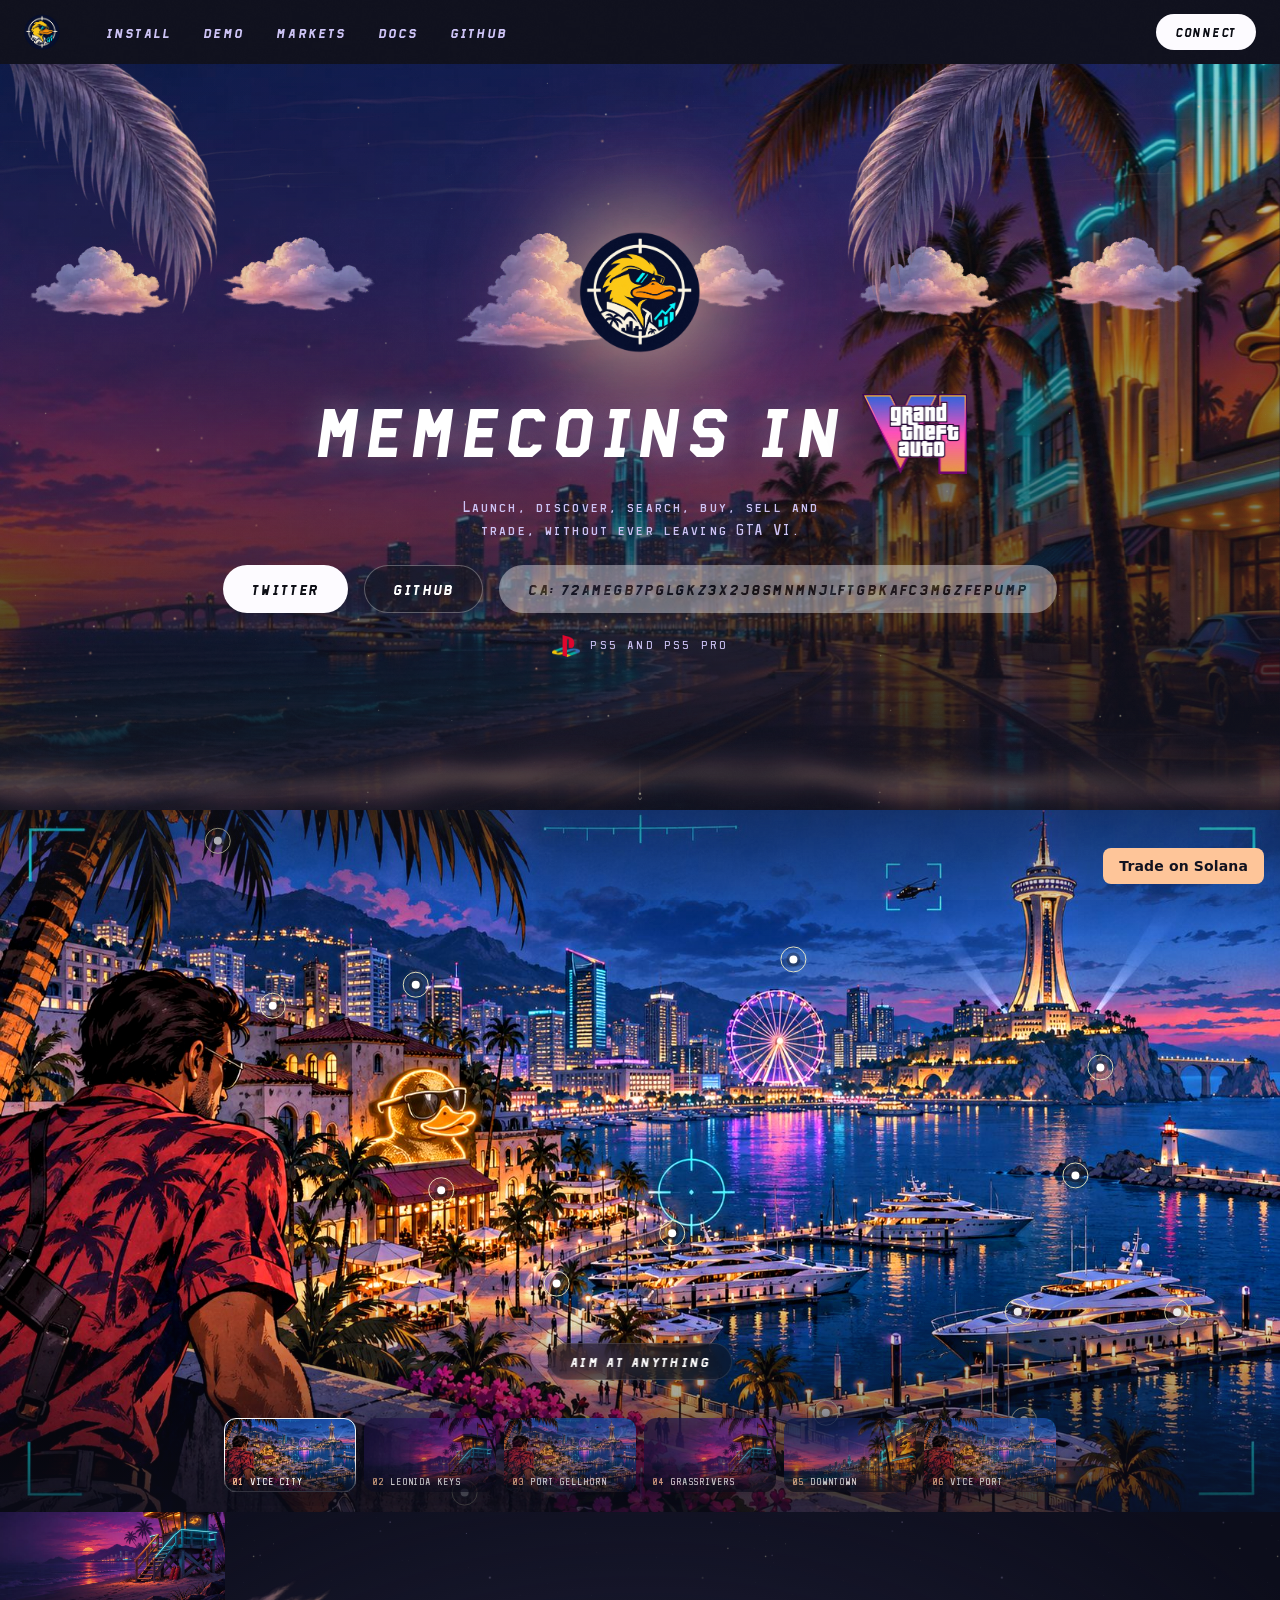
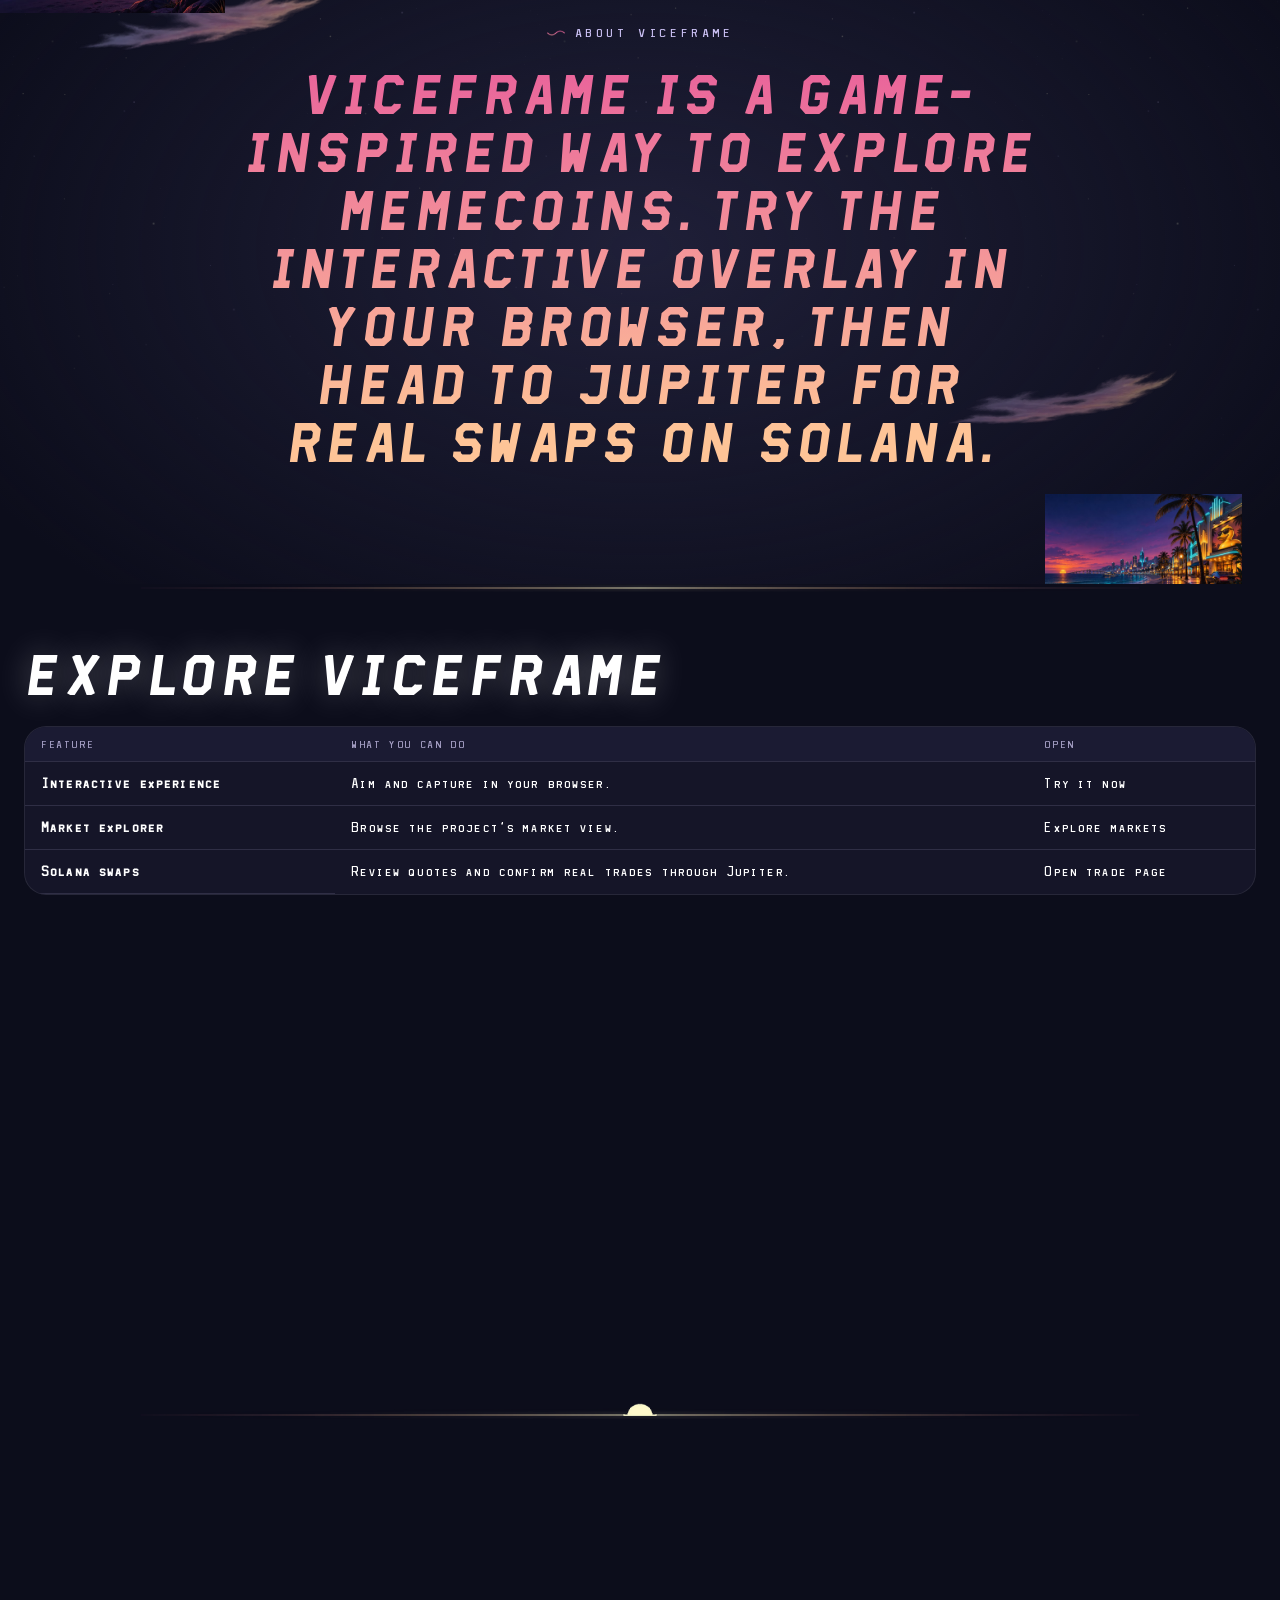
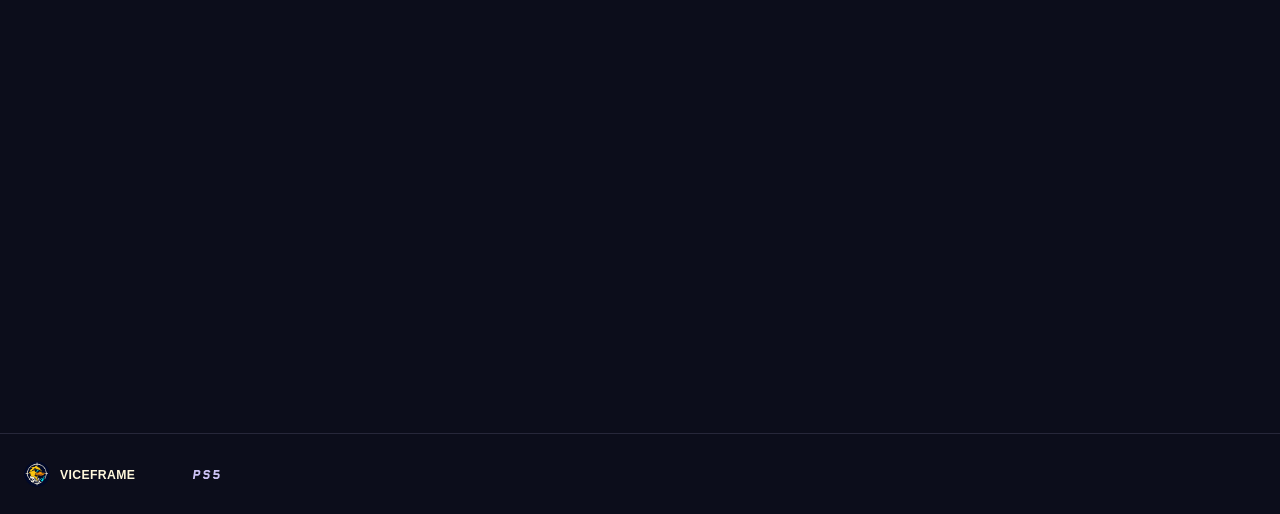
==== commit ae6a1cfc: "Publish VICEFRAME mint address" ====
--- a/index.html
+++ b/index.html
@@ -3,7 +3,7 @@
 .page_doors__gph58 .page_door__5nI08[data-tone="navy"] .page_doorArt__omURe{background-image:url("./viceframe-art/card-overlay.jpg");background-size:cover;background-position:center}
 .page_doors__gph58 .page_door__5nI08[data-tone="forest"] .page_doorArt__omURe{background-image:url("./viceframe-art/card-markets.jpg");background-size:cover;background-position:center}
 .page_doors__gph58 .page_door__5nI08[data-tone="indigo"] .page_doorArt__omURe{background-image:url("./viceframe-art/card-docs.jpg");background-size:cover;background-position:center}
-</style><style>.Header_countdown__xpw0k,.Header_sound__80nA8{display:none!important}</style></head><body><div hidden=""><!--$--><!--/$--></div><div class="Loader_page__dsdg_"><a class="skip" href="index.html#main">Skip to content</a><header class="Header_root__NyHdN" data-open="false"><div class="container Header_inner__DLT3k"><a class="Header_logo____uDV" aria-label="VICEFRAME home" href="/gta/"><img alt="VICEFRAME" width="28" height="28" decoding="async" data-nimg="1" class="screen-mark" style="color:transparent" src="./viceframe-logo.png"/><span class="print-logo" aria-hidden="true"></span></a><span class="Countdown_root__Cqxu_ Countdown_chip__43_if Header_countdown__xpw0k" role="timer" aria-label="Time until 19 November 2026"><i class="Countdown_dot__lU3tY" aria-hidden="true"></i><span class="Countdown_unit__dpjVp"><b>00</b><i>d</i></span><span class="Countdown_unit__dpjVp"><b>00</b><i>h</i></span><span class="Countdown_unit__dpjVp"><b>00</b><i>m</i></span><span class="Countdown_unit__dpjVp"><b>00</b><i>s</i></span></span><button class="Header_menu__0AeTE" type="button" aria-expanded="false" aria-controls="header-panel">Menu</button><div class="Header_panel__W46Qb" id="header-panel"><nav class="Header_nav__tNWGY" aria-label="Primary"><a href="./install/">Install</a><a href="./demo/">Demo</a><a href="./markets/">Markets</a><a href="./docs/">Docs</a><a href="https://github.com/GHOSTXrun/gta" target="_blank" rel="noopener noreferrer">GitHub</a></nav><div class="Header_sound__80nA8"><button class="SoundToggle_root__4PpGr" type="button" aria-pressed="true" aria-label="Sound"><span class="SoundToggle_bars__EtgU1" aria-hidden="true"><i></i><i></i><i></i><i></i></span><span class="SoundToggle_label__hBJUl" aria-hidden="true">On</span></button></div><button class="Button_btn__WOgGk Button_primary__zsboU Button_sm__yrR9P Header_connect__j0zs7" type="button" data-magnetic="true">Connect</button></div></div></header><main id="main"><section class="page_hero__7KFOs" aria-labelledby="hero-title" data-scene="hero"><div class="Frame_root__4oRAW Frame_hero__YTkX6" aria-hidden="true"><img class="Frame_img__C3UeQ Frame_deep__Mmp5Y" data-depth="0.08" data-depth-host="parent" src="./viceframe-art/avenue-1672.jpg" srcSet="./viceframe-art/avenue-960.jpg 960w, ./viceframe-art/avenue-1440.jpg 1440w, ./viceframe-art/avenue-1672.jpg 1672w" sizes="100vw" width="2560" height="1440" alt="" loading="eager" fetchPriority="high" decoding="async" style="object-position:50% 60%"/><div class="Frame_wash__CItgz"></div><div class="Frame_veil__tHzac"></div></div><canvas class="HeroGL_canvas__3VpV6" aria-hidden="true"></canvas><div class="Atmos_sky__tWo7i" aria-hidden="true" data-deco="true"><i class="Atmos_strip__eyE6i Atmos_cirrus__AWqtI"></i><i class="Atmos_strip__eyE6i Atmos_cloudsFar__77_UT"></i><i class="Atmos_strip__eyE6i Atmos_cloudsNear__hU2fl"></i><span class="Atmos_bird__pVUCs" style="top:24%;--s:0.34;--d:46s;--w:-8s"><i></i></span><span class="Atmos_bird__pVUCs" style="top:19%;--s:0.24;--d:58s;--w:-31s"><i></i></span><span class="Atmos_bird__pVUCs" style="top:31%;--s:0.28;--d:52s;--w:-44s"><i></i></span><i class="Atmos_rise__zhHNm Atmos_dust__ty_38"></i><i class="Atmos_frond__FMoH6 Atmos_frondLeft__vp9_4"></i><i class="Atmos_frond__FMoH6 Atmos_frondRight__kkfcy"></i><i class="Atmos_strip__eyE6i Atmos_haze__lwQOi"></i></div><div class="container page_heroIn__4OIAo" data-scene-fade="true"><div class="ChromeMark_root__nffLW"><span class="ChromeMark_bloom__7bkau" aria-hidden="true" data-deco="true"></span><button class="ChromeMark_duck__gl7tj" type="button" aria-label="VICEFRAME" data-tilt="true" data-deco="true"></button><span class="ChromeMark_glint___y1Ss ChromeMark_glintA__ysmY1" aria-hidden="true"></span><span class="ChromeMark_glint___y1Ss ChromeMark_glintB__JXPHi" aria-hidden="true"></span></div><div class="page_sloganRow__qapWF"><h1 id="hero-title" class="page_slogan__FJXO_">Memecoins in <span class="sr-only">GTA VI</span></h1><img alt="" width="421" height="320" decoding="async" data-nimg="1" class="page_game__KJlRi" style="color:transparent" src="./assets/brand/gta-vi.webp"/></div><p class="page_lede__m7AMO">Launch, discover, search, buy, sell and trade, without ever leaving GTA VI.</p><div class="page_cta__i2v5_"><a class="Button_btn__WOgGk Button_primary__zsboU" href="https://x.com/ViceFrameSol" target="_blank" rel="noopener noreferrer">Twitter</a><a class="Button_btn__WOgGk Button_ghost__eb_iL Button_onArt__KnK2L" href="https://github.com/GHOSTXrun/gta" target="_blank" rel="noopener noreferrer" data-magnetic="true">GitHub</a><button type="button" class="Button_btn__WOgGk Button_primary__zsboU" disabled>CA: TBA</button></div><p class="page_platform__FGL_C"><img alt="PlayStation" loading="lazy" width="126" height="96" decoding="async" data-nimg="1" style="color:transparent" src="./assets/brand/playstation.webp"/><span>PS5 and PS5 Pro</span></p></div><span class="page_cue__RYlJz" aria-hidden="true"></span></section><div class="page_demo__WQzBe" data-clip="true"><section class="DemoStage_stage__ioQdy" data-variant="block" data-phase="idle" data-own-cursor="true" aria-label="The overlay. Aim at a target and press Enter to capture it."><div class="DemoStage_pan__w5vRd"><div class="DemoStage_world__a9wUd" style="--ar:1.7777777777777777"><img class="DemoStage_still__wdJkG" src="./viceframe-art/game-10-bayfront-1672.jpg" srcSet="./viceframe-art/game-10-bayfront-960.jpg 960w, ./viceframe-art/game-10-bayfront-1440.jpg 1440w, ./viceframe-art/game-10-bayfront-1672.jpg 1672w" sizes="(max-width: 767px) 130vw, 120vw" width="3840" height="2160" alt="A lit tower over the bay at sunset: a helicopter in the clouds, a ferris wheel, a marina, yachts on the water" loading="lazy" fetchPriority="auto" decoding="async" draggable="false"/><button type="button" data-spot="heli" class="DemoStage_spot__EWwKN  " style="left:62%;top:22%;width:9%" aria-label="Helicopter. Capture"></button><button type="button" data-spot="crown" class="DemoStage_spot__EWwKN  " style="left:17%;top:5.5%;width:8%" aria-label="Tower crown. Capture"></button><button type="button" data-spot="orb" class="DemoStage_spot__EWwKN  " style="left:21.3%;top:28.5%;width:5.2%" aria-label="Rooftop orb. Capture"></button><button type="button" data-spot="pad" class="DemoStage_spot__EWwKN  " style="left:32.5%;top:25.5%;width:5.2%" aria-label="Helipad. Capture"></button><button type="button" data-spot="window" class="DemoStage_spot__EWwKN  " style="left:34.5%;top:54%;width:7%" aria-label="Lit windows. Capture"></button><button type="button" data-spot="wheel" class="DemoStage_spot__EWwKN  " style="left:52.5%;top:60%;width:7%" aria-label="Ferris wheel. Capture"></button><button type="button" data-spot="marina" class="DemoStage_spot__EWwKN  " style="left:43.5%;top:67%;width:6%" aria-label="Marina. Capture"></button><button type="button" data-spot="skyline" class="DemoStage_spot__EWwKN  " style="left:84%;top:52%;width:9%" aria-label="Skyline. Capture"></button><button type="button" data-spot="sunset" class="DemoStage_spot__EWwKN  " style="left:86%;top:37%;width:9%" aria-label="Sunset. Capture"></button><button type="button" data-spot="boat" class="DemoStage_spot__EWwKN  " style="left:79.5%;top:71%;width:5.2%" aria-label="Speedboat. Capture"></button><button type="button" data-spot="yacht" class="DemoStage_spot__EWwKN  " style="left:92%;top:71%;width:5.6%" aria-label="Yacht. Capture"></button><button type="button" data-spot="stage" class="DemoStage_spot__EWwKN  " style="left:64.5%;top:85%;width:8%" aria-label="Amphitheatre. Capture"></button><button type="button" data-spot="vent" class="DemoStage_spot__EWwKN  " style="left:80%;top:86%;width:6.4%" aria-label="Rooftop vent. Capture"></button><button type="button" data-spot="sign" class="DemoStage_spot__EWwKN  " style="left:36.3%;top:96%;width:6%" aria-label="Tower sign. Capture"></button><div class="DemoStage_reticle__Rau3o" aria-hidden="true"></div></div></div><div class="DemoStage_hud__L6fwo"><p class="DemoStage_tag__vUn0Y"><b>Scene detected</b><span>Vice City</span></p><p class="DemoStage_hint__lWsbn">Aim at anything</p><p class="sr-only" role="status" aria-live="polite"></p><div class="DemoStage_strip__lpz4_"><div class="StillStrip_root__yRwB3" data-dragging="false" data-start="true" data-end="false" role="group" aria-label="Choose a still"><button class="StillStrip_arrow__RNacA StillStrip_prev__V2CIT" type="button" aria-label="Earlier stills" disabled=""></button><div class="StillStrip_track__gncGa" data-lenis-prevent="true"><button type="button" class="StillStrip_tile__aDXQG" data-still="bayfront" aria-pressed="true" aria-label="Vice City"><img alt="" draggable="false" loading="lazy" width="132" height="74" decoding="async" data-nimg="1" style="color:transparent" src="./viceframe-art/game-10-bayfront-420.jpg"/><span class="StillStrip_caption__ynbCU" aria-hidden="true"><i>01</i>Vice City</span></button><button type="button" class="StillStrip_tile__aDXQG" data-still="keys" aria-pressed="false" aria-label="Leonida Keys"><img alt="" draggable="false" loading="lazy" width="132" height="74" decoding="async" data-nimg="1" style="color:transparent" src="./viceframe-art/shore-420.jpg"/><span class="StillStrip_caption__ynbCU" aria-hidden="true"><i>02</i>Leonida Keys</span></button><button type="button" class="StillStrip_tile__aDXQG" data-still="port" aria-pressed="false" aria-label="Port Gellhorn"><img alt="" draggable="false" loading="lazy" width="132" height="74" decoding="async" data-nimg="1" style="color:transparent" src="./viceframe-art/game-10-bayfront-420.jpg"/><span class="StillStrip_caption__ynbCU" aria-hidden="true"><i>03</i>Port Gellhorn</span></button><button type="button" class="StillStrip_tile__aDXQG" data-still="swamp" aria-pressed="false" aria-label="Grassrivers"><img alt="" draggable="false" loading="lazy" width="132" height="74" decoding="async" data-nimg="1" style="color:transparent" src="./viceframe-art/shore-420.jpg"/><span class="StillStrip_caption__ynbCU" aria-hidden="true"><i>04</i>Grassrivers</span></button><button type="button" class="StillStrip_tile__aDXQG" data-still="downtown" aria-pressed="false" aria-label="Downtown"><img alt="" draggable="false" loading="lazy" width="132" height="74" decoding="async" data-nimg="1" style="color:transparent" src="./viceframe-art/avenue-420.jpg"/><span class="StillStrip_caption__ynbCU" aria-hidden="true"><i>05</i>Downtown</span></button><button type="button" class="StillStrip_tile__aDXQG" data-still="harbor" aria-pressed="false" aria-label="Vice Port"><img alt="" draggable="false" loading="lazy" width="132" height="74" decoding="async" data-nimg="1" style="color:transparent" src="./viceframe-art/game-10-bayfront-420.jpg"/><span class="StillStrip_caption__ynbCU" aria-hidden="true"><i>06</i>Vice Port</span></button></div><button class="StillStrip_arrow__RNacA undefined" type="button" aria-label="More stills"></button></div></div><div class="DemoStage_dock__DLdbN"></div></div></section></div><section class="below-fold page_story__mYY4J" aria-labelledby="story-title"><div class="Atmos_sky__tWo7i" aria-hidden="true" data-deco="true"><i class="Atmos_stars__hzMT_"></i><i class="Atmos_stars__hzMT_ Atmos_starsTwinkle__F17M_"></i><i class="Atmos_float__F66KZ Atmos_wispA__4p6WL"></i><i class="Atmos_float__F66KZ Atmos_wispB__GCJm0"></i><i class="Atmos_wind__XRMKS" style="top:22%;width:38%;--img:url(https://nasduck.org/&quot;./assets/v2/fx/cirrus.webp&quot;);--d:11s;--w:0s"></i><i class="Atmos_wind__XRMKS" style="top:58%;width:44%;--img:url(https://nasduck.org/&quot;./assets/v2/fx/cirrus.webp&quot;);--d:14s;--w:5s"></i><i class="Atmos_wind__XRMKS" style="top:80%;width:34%;--img:url(https://nasduck.org/&quot;./assets/v2/fx/cirrus.webp&quot;);--d:12s;--w:9s"></i><i class="Atmos_artLeft__99eQd" data-depth="0.06"></i><i class="Atmos_artRight__I95rI" data-depth="0.04"></i><i class="Atmos_firefly__xMwz4" style="left:18%;top:70%;--img:url(https://nasduck.org/&quot;./assets/v2/fx/glint-4.webp&quot;);--d:13s;--w:0s"></i><i class="Atmos_firefly__xMwz4" style="left:76%;top:30%;--img:url(https://nasduck.org/&quot;./assets/v2/fx/glint-4.webp&quot;);--d:17s;--w:-6s"></i><i class="Atmos_firefly__xMwz4" style="left:62%;top:82%;--img:url(https://nasduck.org/&quot;./assets/v2/fx/glint-4.webp&quot;);--d:15s;--w:-3s"></i><i class="Atmos_firefly__xMwz4" style="left:30%;top:24%;--img:url(https://nasduck.org/&quot;./assets/v2/fx/glint-4.webp&quot;);--d:19s;--w:-11s"></i></div><div class="container page_storyIn__LsdNe"><h2 id="story-title" data-plain="true" class="mark mark-wave page_storyHead__zUNdK">About VICEFRAME</h2><p class="sunset-text page_storyText__wiGyI" data-story="true">VICEFRAME is a game-inspired way to explore memecoins. Try the interactive overlay in your browser, then head to Jupiter for real swaps on Solana.</p></div></section><div class="Atmos_rule__FqNo1" aria-hidden="true"><img src="./assets/v2/fx/rule-1.webp" width="1400" height="11" alt="" loading="lazy" decoding="async" data-rule="true"/></div><section class="below-fold page_block__7IW92" aria-labelledby="markets-title"><div class="container"><div class="page_blockHead__B8aES"><h2 id="markets-title">Explore VICEFRAME</h2></div><div class="Market_wrap__1rHYG gfx-panel-scroll"><table class="Market_table__bTs51"><thead><tr><th scope="col" class="Market_l__QLRhl">Feature</th><th scope="col" class="Market_l__QLRhl">What you can do</th><th scope="col" class="Market_l__QLRhl">Open</th></tr></thead><tbody><tr><th scope="row" class="Market_l__QLRhl">Interactive experience</th><td class="Market_l__QLRhl">Aim and capture in your browser.</td><td class="Market_l__QLRhl"><a href="./demo/">Try it now</a></td></tr><tr><th scope="row" class="Market_l__QLRhl">Market explorer</th><td class="Market_l__QLRhl">Browse the project’s market view.</td><td class="Market_l__QLRhl"><a href="./markets/">Explore markets</a></td></tr><tr><th scope="row" class="Market_l__QLRhl">Solana swaps</th><td class="Market_l__QLRhl">Review quotes and confirm real trades through Jupiter.</td><td class="Market_l__QLRhl"><a href="./trade/">Open trade page</a></td></tr></tbody></table></div></div></section><section class="below-fold page_block__7IW92 page_doorsBlock__t_PMi" aria-label="Explore"><i class="Atmos_bokeh__q8uvh" aria-hidden="true" data-deco="true"></i><ul class="container page_doors__gph58"><li data-rise="true"><a class="page_door__5nI08" data-tone="plum" href="install/index.html"><span class="page_doorArt__omURe" aria-hidden="true"></span><span class="page_doorLabel__nvb2E">Install</span><span class="page_doorTitle__ngwDH">On your PS5</span><span class="page_doorLine__ZKWLl">Straight from the console you already own.</span><span class="page_doorCta__Sfmvs">Get it<!-- --> <span class="Icon_icon__JamjP" style="--i:url(assets/ui/10-chevron-right.svg)" aria-hidden="true"></span></span></a></li><li data-rise="true"><a class="page_door__5nI08" data-tone="navy" href="demo/index.html"><span class="page_doorArt__omURe" aria-hidden="true"></span><span class="page_doorLabel__nvb2E">Overlay</span><span class="page_doorTitle__ngwDH">Aim and capture</span><span class="page_doorLine__ZKWLl">Point at anything in Leonida and launch it.</span><span class="page_doorCta__Sfmvs">Try it<!-- --> <span class="Icon_icon__JamjP" style="--i:url(assets/ui/10-chevron-right.svg)" aria-hidden="true"></span></span></a></li><li data-rise="true"><a class="page_door__5nI08" data-tone="forest" href="markets/index.html"><span class="page_doorArt__omURe" aria-hidden="true"></span><span class="page_doorLabel__nvb2E">Markets</span><span class="page_doorTitle__ngwDH">Forty and counting</span><span class="page_doorLine__ZKWLl">Every coin players have launched, in one table.</span><span class="page_doorCta__Sfmvs">Browse<!-- --> <span class="Icon_icon__JamjP" style="--i:url(assets/ui/10-chevron-right.svg)" aria-hidden="true"></span></span></a></li><li data-rise="true"><a class="page_door__5nI08" data-tone="indigo" href="docs/index.html"><span class="page_doorArt__omURe" aria-hidden="true"></span><span class="page_doorLabel__nvb2E">Docs</span><span class="page_doorTitle__ngwDH">Build on it</span><span class="page_doorLine__ZKWLl">A stream of events and an API.</span><span class="page_doorCta__Sfmvs">Read<!-- --> <span class="Icon_icon__JamjP" style="--i:url(assets/ui/10-chevron-right.svg)" aria-hidden="true"></span></span></a></li></ul></section><div class="Atmos_rule__FqNo1" aria-hidden="true"><img src="./assets/v2/fx/rule-2.webp" width="1400" height="22" alt="" loading="lazy" decoding="async" data-rule="true"/></div><section class="below-fold page_close__dAI8o" aria-labelledby="close-title"><div class="Frame_root__4oRAW" aria-hidden="true"><img class="Frame_img__C3UeQ Frame_deep__Mmp5Y" data-depth="0.08" data-depth-host="parent" src="./viceframe-art/shore-1672.jpg" srcSet="./viceframe-art/shore-960.jpg 960w, ./viceframe-art/shore-1440.jpg 1440w, ./viceframe-art/shore-1672.jpg 1672w" sizes="100vw" width="2560" height="1440" alt="" loading="lazy" fetchPriority="auto" decoding="async" style="object-position:50% 70%"/><div class="Frame_wash__CItgz"></div><div class="Frame_veil__tHzac"></div></div><div class="Atmos_sky__tWo7i" aria-hidden="true" data-deco="true"><i class="Atmos_strip__eyE6i Atmos_cloudsFar__77_UT Atmos_high__1I5xx"></i><i class="Atmos_flock__wrez4"></i><i class="Atmos_rays__cO7lP"></i><i class="Atmos_leak__vH572"></i><i class="Atmos_strip__eyE6i Atmos_wave__8JQWQ Atmos_wave1__so9Gq"></i><i class="Atmos_strip__eyE6i Atmos_wave__8JQWQ Atmos_wave2__182BR"></i><i class="Atmos_strip__eyE6i Atmos_wave__8JQWQ Atmos_wave3__1YPpm"></i></div><div class="container page_closeIn__6PuJd"><p class="eyebrow mark mark-sun">VICEFRAME</p><h2 id="close-title">Find your next move</h2><p>Explore the interactive overlay or head to Jupiter for Solana swaps.</p><div class="page_cta__i2v5_"><a class="Button_btn__WOgGk Button_primary__zsboU" href="./demo/">Explore the overlay</a><a class="Button_btn__WOgGk Button_ghost__eb_iL Button_onArt__KnK2L" href="./trade/">Trade on Solana</a></div></div></section><div class="Atmos_petals__HSEf1" aria-hidden="true" data-deco="true"><i style="left:6%;width:22px;height:22px;--img:url(https://nasduck.org/&quot;./assets/v2/fx/dust.webp&quot;);--d:26s;--w:-3s;--sway:9vw"></i><i style="left:19%;width:18px;height:18px;--img:url(https://nasduck.org/&quot;./assets/v2/fx/dust.webp&quot;);--d:34s;--w:-19s;--sway:-6vw"></i><i style="left:33%;width:16px;height:16px;--img:url(https://nasduck.org/&quot;./assets/v2/fx/dust.webp&quot;);--d:29s;--w:-11s;--sway:12vw"></i><i style="left:52%;width:24px;height:24px;--img:url(https://nasduck.org/&quot;./assets/v2/fx/dust.webp&quot;);--d:31s;--w:-24s;--sway:-8vw"></i><i style="left:68%;width:15px;height:15px;--img:url(https://nasduck.org/&quot;./assets/v2/fx/dust.webp&quot;);--d:37s;--w:-7s;--sway:7vw"></i><i style="left:81%;width:20px;height:20px;--img:url(https://nasduck.org/&quot;./assets/v2/fx/dust.webp&quot;);--d:28s;--w:-15s;--sway:-11vw"></i><i style="left:93%;width:17px;height:17px;--img:url(https://nasduck.org/&quot;./assets/v2/fx/dust.webp&quot;);--d:33s;--w:-28s;--sway:-5vw"></i></div><!--$--><!--/$--></main><footer class="Footer_root__67FAy"><div class="container Footer_inner__vtL_T"><a class="Footer_brand__0rdww" aria-label="VICEFRAME home" href="/gta/"><img alt="VICEFRAME" loading="lazy" width="26" height="26" decoding="async" data-nimg="1" style="color:transparent" src="./viceframe-logo.png"/><img alt="" loading="lazy" width="108" height="18" decoding="async" data-nimg="1" class="Footer_wordmark__BU8GA" style="color:transparent" src="./viceframe-wordmark.svg"/></a><nav class="Footer_links__cFiYr" aria-label="More"><a href="ps5/index.html">PS5</a></nav></div></footer><div class="Effects_progress__TQAcM" aria-hidden="true"></div><div class="Effects_flare__AmwOz" aria-hidden="true"></div><div class="Effects_cursor__OzAyl" aria-hidden="true"></div></div><div class="Loader_root__wuRCq" data-loader="true" data-phase="running" role="status" aria-live="polite" aria-hidden="false" style="--floor:1200ms"><span class="sr-only">Loading</span><div class="Loader_stage__BRGLH"><img alt="" width="150" height="150" decoding="async" data-nimg="1" class="Loader_duck__el8zU" style="color:transparent" src="./viceframe-logo.png?v=2"/></div><img alt="" aria-hidden="true" loading="lazy" width="120" height="20" decoding="async" data-nimg="1" class="Loader_wordmark__6u_rJ" style="color:transparent" src="./viceframe-wordmark.svg"/></div><script src="./_next/static/chunks/webpack-08140e8320abeac0.js" id="_R_" async=""></script><script>(self.__next_f=self.__next_f||[]).push([0])</script><script>self.__next_f.push([1,"1:\"$Sreact.fragment\"\n2:I[11457,[\"239\",\"static/chunks/239-ac729ad96040ad45.js?dpl=dpl_CNN5U6Zg6uqFDcREXkoUifTvRxAW\",\"176\",\"static/chunks/176-25a1a5572a64546d.js?dpl=dpl_CNN5U6Zg6uqFDcREXkoUifTvRxAW\",\"344\",\"static/chunks/344-5094b537470de176.js?dpl=dpl_CNN5U6Zg6uqFDcREXkoUifTvRxAW\",\"908\",\"static/chunks/908-8067cca6b13584b6.js?dpl=dpl_CNN5U6Zg6uqFDcREXkoUifTvRxAW\",\"974\",\"static/chunks/app/page-d785309f84cf7e8a.js?dpl=dpl_CNN5U6Zg6uqFDcREXkoUifTvRxAW\"],\"LoaderProvider\"]\n3:I[99534,[\"239\",\"static/chunks/239-ac729ad96040ad45.js?dpl=dpl_CNN5U6Zg6uqFDcREXkoUifTvRxAW\",\"176\",\"static/chunks/176-25a1a5572a64546d.js?dpl=dpl_CNN5U6Zg6uqFDcREXkoUifTvRxAW\",\"344\",\"static/chunks/344-5094b537470de176.js?dpl=dpl_CNN5U6Zg6uqFDcREXkoUifTvRxAW\",\"177\",\"static/chunks/app/layout-2463464e4d15f149.js?v=nav-relative?dpl=dpl_CNN5U6Zg6uqFDcREXkoUifTvRxAW\"],\"Header\"]\n4:I[9766,[],\"\"]\n5:I[98924,[],\"\"]\n6:I[11457,[\"239\",\"static/chunks/239-ac729ad96040ad45.js?dpl=dpl_CNN5U6Zg6uqFDcREXkoUifTvRxAW\",\"176\",\"static/chunks/176-25a1a5572a64546d.js?dpl=dpl_CNN5U6Zg6uqFDcREXkoUifTvRxAW\",\"344\",\"static/chunks/344-5094b537470de176.js?dpl=dpl_CNN5U6Zg6uqFDcREXkoUifTvRxAW\",\"908\",\"static/chunks/908-8067cca6b13584b6.js?dpl=dpl_CNN5U6Zg6uqFDcREXkoUifTvRxAW\",\"974\",\"static/chunks/app/page-d785309f84cf7e8a.js?dpl=dpl_CNN5U6Zg6uqFDcREXkoUifTvRxAW\"],\"RouteLink\"]\n7:I[81356,[\"239\",\"static/chunks/239-ac729ad96040ad45.js?dpl=dpl_CNN5U6Zg6uqFDcREXkoUifTvRxAW\",\"176\",\"static/chunks/176-25a1a5572a64546d.js?dpl=dpl_CNN5U6Zg6uqFDcREXkoUifTvRxAW\",\"344\",\"static/chunks/344-5094b537470de176.js?dpl=dpl_CNN5U6Zg6uqFDcREXkoUifTvRxAW\",\"908\",\"static/chunks/908-8067cca6b13584b6.js?dpl=dpl_CNN5U6Zg6uqFDcREXkoUifTvRxAW\",\"974\",\"static/chunks/app/page-d785309f84cf7e8a.js?dpl=dpl_CNN5U6Zg6uqFDcREXkoUifTvRxAW\"],\"Image\"]\n8:I[44395,[\"239\",\"static/chunks/239-ac729ad96040ad45.js?dpl=dpl_CNN5U6Zg6uqFDcREXkoUifTvRxAW\",\"176\",\"static/chunks/176-25a1a5572a64546d.js?dpl=dpl_CNN5U6Zg6uqFDcREXkoUifTvRxAW\",\"344\",\"static/chunks/344-5094b537470de176.js?dpl=dpl_CNN5U6Zg6uqFDcREXkoUifTvRxAW\",\"177\",\"static/chunks/app/layout-24634"])</script><script>self.__next_f.push([1,"64e4d15f149.js?dpl=dpl_CNN5U6Zg6uqFDcREXkoUifTvRxAW\"],\"Effects\"]\n19:I[57150,[],\"\"]\n:HL[\"./_next/static/css/b32a3bf738845cd7.css?v=assets5?dpl=dpl_CNN5U6Zg6uqFDcREXkoUifTvRxAW\",\"style\"]\n:HL[\"./_next/static/css/f9a9773fed847f67.css?v=assets5?dpl=dpl_CNN5U6Zg6uqFDcREXkoUifTvRxAW\",\"style\"]\n:HL[\"./_next/static/css/81d1fb21fdbe2b61.css?v=assets5?dpl=dpl_CNN5U6Zg6uqFDcREXkoUifTvRxAW\",\"style\"]\n:HL[\"./_next/static/css/fc2126a814834566.css?v=assets5?dpl=dpl_CNN5U6Zg6uqFDcREXkoUifTvRxAW\",\"style\"]\n"])</script><script>self.__next_f.push([1,"0:{\"P\":null,\"b\":\"JYeI1JQPAxYSqyUXKPtal\",\"p\":\"\",\"c\":[\"\",\"\"],\"i\":false,\"f\":[[[\"\",{\"children\":[\"__PAGE__\",{}]},\"$undefined\",\"$undefined\",true],[\"\",[\"$\",\"$1\",\"c\",{\"children\":[[[\"$\",\"link\",\"0\",{\"rel\":\"stylesheet\",\"href\":\"./_next/static/css/b32a3bf738845cd7.css?v=assets5?dpl=dpl_CNN5U6Zg6uqFDcREXkoUifTvRxAW\",\"precedence\":\"next\",\"crossOrigin\":\"$undefined\",\"nonce\":\"$undefined\"}],[\"$\",\"link\",\"1\",{\"rel\":\"stylesheet\",\"href\":\"./_next/static/css/f9a9773fed847f67.css?v=assets5?dpl=dpl_CNN5U6Zg6uqFDcREXkoUifTvRxAW\",\"precedence\":\"next\",\"crossOrigin\":\"$undefined\",\"nonce\":\"$undefined\"}],[\"$\",\"link\",\"2\",{\"rel\":\"stylesheet\",\"href\":\"./_next/static/css/81d1fb21fdbe2b61.css?v=assets5?dpl=dpl_CNN5U6Zg6uqFDcREXkoUifTvRxAW\",\"precedence\":\"next\",\"crossOrigin\":\"$undefined\",\"nonce\":\"$undefined\"}]],[\"$\",\"html\",null,{\"lang\":\"en\",\"children\":[[\"$\",\"head\",null,{\"children\":[[\"$\",\"link\",null,{\"rel\":\"preload\",\"href\":\"./fonts/nasduck-display.woff2\",\"as\":\"font\",\"type\":\"font/woff2\",\"crossOrigin\":\"anonymous\"}],[\"$\",\"link\",null,{\"rel\":\"preload\",\"href\":\"./fonts/nasduck-mono.woff2\",\"as\":\"font\",\"type\":\"font/woff2\",\"crossOrigin\":\"anonymous\"}],[\"$\",\"noscript\",null,{\"children\":[\"$\",\"style\",null,{\"children\":\"[data-loader]{display:none!important}\"}]}]]}],[\"$\",\"body\",null,{\"children\":[\"$\",\"$L2\",null,{\"children\":[[\"$\",\"a\",null,{\"className\":\"skip\",\"href\":\"#main\",\"children\":\"Skip to content\"}],[\"$\",\"$L3\",null,{}],[\"$\",\"main\",null,{\"id\":\"main\",\"children\":[\"$\",\"$L4\",null,{\"parallelRouterKey\":\"children\",\"error\":\"$undefined\",\"errorStyles\":\"$undefined\",\"errorScripts\":\"$undefined\",\"template\":[\"$\",\"$L5\",null,{}],\"templateStyles\":\"$undefined\",\"templateScripts\":\"$undefined\",\"notFound\":[[\"$\",\"section\",null,{\"className\":\"not-found_root__xij08\",\"aria-labelledby\":\"nf-title\",\"children\":[[\"$\",\"div\",null,{\"className\":\"Atmos_sky__tWo7i\",\"aria-hidden\":\"true\",\"data-deco\":true,\"children\":[null,[\"$\",\"i\",null,{\"className\":\"Atmos_strip__eyE6i Atmos_cloudsFar__77_UT Atmos_high__1I5xx\"}],[\"$\",\"i\",null,{\"className\":\"Atmos_rise__zhHNm Atmos_dust__ty_38\"}]]}],[\"$\",\"div\",null,{\"className\":\"container not-found_layout__DF6cZ\",\"children\":[[\"$\",\"div\",null,{\"className\":\"not-found_inner__oPGqn\",\"children\":[[\"$\",\"p\",null,{\"className\":\"eyebrow\",\"children\":\"Error 404\"}],[\"$\",\"h1\",null,{\"id\":\"nf-title\",\"children\":\"Lost in Leonida\"}],[\"$\",\"$L6\",null,{\"className\":\"Button_btn__WOgGk Button_primary__zsboU\",\"href\":\"/\",\"data-magnetic\":true,\"children\":\"Back to the terminal\"}]]}],[\"$\",\"div\",null,{\"className\":\"not-found_duck__lvN_o\",\"children\":[[\"$\",\"span\",null,{\"className\":\"not-found_ripple__AEDfs\",\"aria-hidden\":\"true\"}],[\"$\",\"$L7\",null,{\"className\":\"not-found_sticker__CusaA\",\"src\":\"./viceframe-logo.png\",\"width\":320,\"height\":320,\"alt\":\"\",\"priority\":true}]]}]]}],[\"$\",\"span\",null,{\"className\":\"not-found_prints__mZr2H\",\"aria-hidden\":\"true\"}],[\"$\",\"div\",null,{\"className\":\"Atmos_petals__HSEf1\",\"aria-hidden\":\"true\",\"data-deco\":true,\"children\":[[\"$\",\"i\",\"1\",{\"style\":{\"left\":\"6%\",\"width\":\"22px\",\"height\":\"22px\",\"--img\":\"url(\\\"./assets/v2/fx/dust.webp\\\")\",\"--d\":\"26s\",\"--w\":\"-3s\",\"--sway\":\"9vw\"}}],[\"$\",\"i\",\"11\",{\"style\":{\"left\":\"19%\",\"width\":\"18px\",\"height\":\"18px\",\"--img\":\"url(\\\"./assets/v2/fx/dust.webp\\\")\",\"--d\":\"34s\",\"--w\":\"-19s\",\"--sway\":\"-6vw\"}}],[\"$\",\"i\",\"14\",{\"style\":{\"left\":\"33%\",\"width\":\"16px\",\"height\":\"16px\",\"--img\":\"url(\\\"./assets/v2/fx/dust.webp\\\")\",\"--d\":\"29s\",\"--w\":\"-11s\",\"--sway\":\"12vw\"}}],[\"$\",\"i\",\"6\",{\"style\":{\"left\":\"52%\",\"width\":\"24px\",\"height\":\"24px\",\"--img\":\"url(\\\"./assets/v2/fx/dust.webp\\\")\",\"--d\":\"31s\",\"--w\":\"-24s\",\"--sway\":\"-8vw\"}}],[\"$\",\"i\",\"9\",{\"style\":{\"left\":\"68%\",\"width\":\"15px\",\"height\":\"15px\",\"--img\":\"url(\\\"./assets/v2/fx/dust.webp\\\")\",\"--d\":\"37s\",\"--w\":\"-7s\",\"--sway\":\"7vw\"}}],[\"$\",\"i\",\"3\",{\"style\":{\"left\":\"81%\",\"width\":\"20px\",\"height\":\"20px\",\"--img\":\"url(\\\"./assets/v2/fx/dust.webp\\\")\",\"--d\":\"28s\",\"--w\":\"-15s\",\"--sway\":\"-11vw\"}}],[\"$\",\"i\",\"16\",{\"style\":{\"left\":\"93%\",\"width\":\"17px\",\"height\":\"17px\",\"--img\":\"url(\\\"./assets/v2/fx/dust.webp\\\")\",\"--d\":\"33s\",\"--w\":\"-28s\",\"--sway\":\"-5vw\"}}]]}]]}],[]],\"forbidden\":\"$undefined\",\"unauthorized\":\"$undefined\"}]}],[\"$\",\"footer\",null,{\"className\":\"Footer_root__67FAy\",\"children\":[\"$\",\"div\",null,{\"className\":\"container Footer_inner__vtL_T\",\"children\":[[\"$\",\"$L6\",null,{\"className\":\"Footer_brand__0rdww\",\"href\":\"/\",\"aria-label\":\"VICEFRAME home\",\"children\":[[\"$\",\"$L7\",null,{\"src\":\"./viceframe-logo.png\",\"width\":26,\"height\":26,\"alt\":\"VICEFRAME\"}],[\"$\",\"$L7\",null,{\"className\":\"Footer_wordmark__BU8GA\",\"src\":\"./viceframe-wordmark.svg\",\"width\":108,\"height\":18,\"alt\":\"\"}]]}],[\"$\",\"nav\",null,{\"className\":\"Footer_links__cFiYr\",\"aria-label\":\"More\",\"children\":[[\"$\",\"$L6\",\"/ps5/\",{\"href\":\"/gta/ps5/\",\"children\":\"PS5\"}]]}]]}]}],[\"$\",\"$L8\",null,{}]]}]}]]}]]}],{\"children\":[\"__PAGE__\",[\"$\",\"$1\",\"c\",{\"children\":[[[\"$\",\"section\",null,{\"className\":\"page_hero__7KFOs\",\"aria-labelledby\":\"hero-title\",\"data-scene\":\"hero\",\"children\":[[\"$\",\"div\",null,{\"className\":\"Frame_root__4oRAW Frame_hero__YTkX6\",\"aria-hidden\":\"true\",\"children\":[[\"$\",\"img\",null,{\"className\":\"Frame_img__C3UeQ Frame_deep__Mmp5Y\",\"data-depth\":\"0.08\",\"data-depth-host\":\"parent\",\"src\":\"./viceframe-art/avenue-1672.jpg\",\"srcSet\":\"./viceframe-art/avenue-960.jpg 960w, ./viceframe-art/avenue-1440.jpg 1440w, ./viceframe-art/avenue-1672.jpg 1672w\",\"sizes\":\"100vw\",\"width\":2560,\"height\":1440,\"alt\":\"\",\"loading\":\"eager\",\"fetchPriority\":\"high\",\"decoding\":\"async\",\"style\":{\"objectPosition\":\"50% 60%\"}}],\"$L9\"]}],\"$La\",\"$Lb\",\"$Lc\",\"$Ld\"]}],\"$Le\",\"$Lf\",\"$L10\",\"$L11\",\"$L12\",\"$L13\",\"$L14\",\"$L15\"],[\"$L16\"],\"$L17\"]}],{},null,false]},null,false],\"$L18\",false]],\"m\":\"$undefined\",\"G\":[\"$19\",[]],\"s\":false,\"S\":true}\n"])</script><script>self.__next_f.push([1,"1a:I[471,[\"239\",\"static/chunks/239-ac729ad96040ad45.js?dpl=dpl_CNN5U6Zg6uqFDcREXkoUifTvRxAW\",\"176\",\"static/chunks/176-25a1a5572a64546d.js?dpl=dpl_CNN5U6Zg6uqFDcREXkoUifTvRxAW\",\"344\",\"static/chunks/344-5094b537470de176.js?dpl=dpl_CNN5U6Zg6uqFDcREXkoUifTvRxAW\",\"908\",\"static/chunks/908-8067cca6b13584b6.js?dpl=dpl_CNN5U6Zg6uqFDcREXkoUifTvRxAW\",\"974\",\"static/chunks/app/page-d785309f84cf7e8a.js?dpl=dpl_CNN5U6Zg6uqFDcREXkoUifTvRxAW\"],\"HeroGL\"]\n1b:I[67615,[\"239\",\"static/chunks/239-ac729ad96040ad45.js?dpl=dpl_CNN5U6Zg6uqFDcREXkoUifTvRxAW\",\"176\",\"static/chunks/176-25a1a5572a64546d.js?dpl=dpl_CNN5U6Zg6uqFDcREXkoUifTvRxAW\",\"344\",\"static/chunks/344-5094b537470de176.js?dpl=dpl_CNN5U6Zg6uqFDcREXkoUifTvRxAW\",\"908\",\"static/chunks/908-8067cca6b13584b6.js?dpl=dpl_CNN5U6Zg6uqFDcREXkoUifTvRxAW\",\"974\",\"static/chunks/app/page-d785309f84cf7e8a.js?dpl=dpl_CNN5U6Zg6uqFDcREXkoUifTvRxAW\"],\"ChromeMark\"]\n1c:I[54908,[\"239\",\"static/chunks/239-ac729ad96040ad45.js?dpl=dpl_CNN5U6Zg6uqFDcREXkoUifTvRxAW\",\"176\",\"static/chunks/176-25a1a5572a64546d.js?dpl=dpl_CNN5U6Zg6uqFDcREXkoUifTvRxAW\",\"344\",\"static/chunks/344-5094b537470de176.js?dpl=dpl_CNN5U6Zg6uqFDcREXkoUifTvRxAW\",\"908\",\"static/chunks/908-8067cca6b13584b6.js?dpl=dpl_CNN5U6Zg6uqFDcREXkoUifTvRxAW\",\"974\",\"static/chunks/app/page-d785309f84cf7e8a.js?dpl=dpl_CNN5U6Zg6uqFDcREXkoUifTvRxAW\"],\"DemoStage\"]\n1d:I[26676,[\"239\",\"static/chunks/239-ac729ad96040ad45.js?dpl=dpl_CNN5U6Zg6uqFDcREXkoUifTvRxAW\",\"176\",\"static/chunks/176-25a1a5572a64546d.js?dpl=dpl_CNN5U6Zg6uqFDcREXkoUifTvRxAW\",\"344\",\"static/chunks/344-5094b537470de176.js?dpl=dpl_CNN5U6Zg6uqFDcREXkoUifTvRxAW\",\"908\",\"static/chunks/908-8067cca6b13584b6.js?dpl=dpl_CNN5U6Zg6uqFDcREXkoUifTvRxAW\",\"974\",\"static/chunks/app/page-d785309f84cf7e8a.js?dpl=dpl_CNN5U6Zg6uqFDcREXkoUifTvRxAW\"],\"MarketGate\"]\n25:I[41919,[\"239\",\"static/chunks/239-ac729ad96040ad45.js?dpl=dpl_CNN5U6Zg6uqFDcREXkoUifTvRxAW\",\"176\",\"static/chunks/176-25a1a5572a64546d.js?dpl=dpl_CNN5U6Zg6uqFDcREXkoUifTvRxAW\",\"344\",\"static/chunks/344-5094b537470de176.js?dpl=dpl_CNN5U6Zg6uqFDcREXkoUifTvRxAW\",\"908\","])</script><script>self.__next_f.push([1,"\"static/chunks/908-8067cca6b13584b6.js?dpl=dpl_CNN5U6Zg6uqFDcREXkoUifTvRxAW\",\"974\",\"static/chunks/app/page-d785309f84cf7e8a.js?dpl=dpl_CNN5U6Zg6uqFDcREXkoUifTvRxAW\"],\"Countdown\"]\n26:I[24431,[],\"OutletBoundary\"]\n28:I[15278,[],\"AsyncMetadataOutlet\"]\n2a:I[24431,[],\"ViewportBoundary\"]\n2c:I[24431,[],\"MetadataBoundary\"]\n2d:\"$Sreact.suspense\"\n9:[[\"$\",\"div\",null,{\"className\":\"Frame_wash__CItgz\"}],[\"$\",\"div\",null,{\"className\":\"Frame_veil__tHzac\"}]]\na:[\"$\",\"$L1a\",null,{\"still\":\"avenue\",\"horizon\":0.26}]\n"])</script><script>self.__next_f.push([1,"b:[\"$\",\"div\",null,{\"className\":\"Atmos_sky__tWo7i\",\"aria-hidden\":\"true\",\"data-deco\":true,\"children\":[[\"$\",\"i\",null,{\"className\":\"Atmos_strip__eyE6i Atmos_cirrus__AWqtI\"}],[\"$\",\"i\",null,{\"className\":\"Atmos_strip__eyE6i Atmos_cloudsFar__77_UT\"}],[\"$\",\"i\",null,{\"className\":\"Atmos_strip__eyE6i Atmos_cloudsNear__hU2fl\"}],[\"$\",\"span\",null,{\"className\":\"Atmos_bird__pVUCs\",\"style\":{\"top\":\"24%\",\"--s\":0.34,\"--d\":\"46s\",\"--w\":\"-8s\"},\"children\":[\"$\",\"i\",null,{}]}],[\"$\",\"span\",null,{\"className\":\"Atmos_bird__pVUCs\",\"style\":{\"top\":\"19%\",\"--s\":0.24,\"--d\":\"58s\",\"--w\":\"-31s\"},\"children\":[\"$\",\"i\",null,{}]}],[\"$\",\"span\",null,{\"className\":\"Atmos_bird__pVUCs\",\"style\":{\"top\":\"31%\",\"--s\":0.28,\"--d\":\"52s\",\"--w\":\"-44s\"},\"children\":[\"$\",\"i\",null,{}]}],[\"$\",\"i\",null,{\"className\":\"Atmos_rise__zhHNm Atmos_dust__ty_38\"}],[\"$\",\"i\",null,{\"className\":\"Atmos_frond__FMoH6 Atmos_frondLeft__vp9_4\"}],[\"$\",\"i\",null,{\"className\":\"Atmos_frond__FMoH6 Atmos_frondRight__kkfcy\"}],[\"$\",\"i\",null,{\"className\":\"Atmos_strip__eyE6i Atmos_haze__lwQOi\"}]]}]\n"])</script><script>self.__next_f.push([1,"c:[\"$\",\"div\",null,{\"className\":\"container page_heroIn__4OIAo\",\"data-scene-fade\":true,\"children\":[[\"$\",\"$L1b\",null,{}],[\"$\",\"div\",null,{\"className\":\"page_sloganRow__qapWF\",\"children\":[[\"$\",\"h1\",null,{\"id\":\"hero-title\",\"className\":\"page_slogan__FJXO_\",\"children\":[\"Memecoins in \",[\"$\",\"span\",null,{\"className\":\"sr-only\",\"children\":\"GTA VI\"}]]}],[\"$\",\"$L7\",null,{\"className\":\"page_game__KJlRi\",\"src\":\"./assets/brand/gta-vi.webp\",\"width\":421,\"height\":320,\"alt\":\"\",\"priority\":true}]]}],[\"$\",\"p\",null,{\"className\":\"page_lede__m7AMO\",\"children\":\"Launch, discover, search, buy, sell and trade, without ever leaving GTA VI.\"}],[\"$\",\"div\",null,{\"className\":\"page_cta__i2v5_\",\"children\":[[\"$\",\"a\",null,{\"className\":\"Button_btn__WOgGk Button_primary__zsboU\",\"href\":\"https://x.com/ViceFrameSol\",\"target\":\"_blank\",\"rel\":\"noopener noreferrer\",\"children\":\"Twitter\"}],[\"$\",\"a\",null,{\"className\":\"Button_btn__WOgGk Button_ghost__eb_iL Button_onArt__KnK2L\",\"href\":\"https://github.com/GHOSTXrun/gta\",\"target\":\"_blank\",\"rel\":\"noopener noreferrer\",\"data-magnetic\":true,\"children\":\"GitHub\"}],[\"$\",\"button\",null,{\"type\":\"button\",\"className\":\"Button_btn__WOgGk Button_primary__zsboU\",\"disabled\":true,\"children\":\"CA: TBA\"}]]}],[\"$\",\"p\",null,{\"className\":\"page_platform__FGL_C\",\"children\":[[\"$\",\"$L7\",null,{\"src\":\"./assets/brand/playstation.webp\",\"width\":126,\"height\":96,\"alt\":\"PlayStation\"}],[\"$\",\"span\",null,{\"children\":\"PS5 and PS5 Pro\"}]]}]]}]\n"])</script><script>self.__next_f.push([1,"d:[\"$\",\"span\",null,{\"className\":\"page_cue__RYlJz\",\"aria-hidden\":\"true\"}]\ne:[\"$\",\"div\",null,{\"className\":\"page_demo__WQzBe\",\"data-clip\":true,\"children\":[\"$\",\"$L1c\",null,{\"variant\":\"block\"}]}]\n"])</script><script>self.__next_f.push([1,"f:[\"$\",\"section\",null,{\"className\":\"below-fold page_story__mYY4J\",\"aria-labelledby\":\"story-title\",\"children\":[[\"$\",\"div\",null,{\"className\":\"Atmos_sky__tWo7i\",\"aria-hidden\":\"true\",\"data-deco\":true,\"children\":[[\"$\",\"i\",null,{\"className\":\"Atmos_stars__hzMT_\"}],[\"$\",\"i\",null,{\"className\":\"Atmos_stars__hzMT_ Atmos_starsTwinkle__F17M_\"}],[\"$\",\"i\",null,{\"className\":\"Atmos_float__F66KZ Atmos_wispA__4p6WL\"}],[\"$\",\"i\",null,{\"className\":\"Atmos_float__F66KZ Atmos_wispB__GCJm0\"}],[\"$\",\"i\",null,{\"className\":\"Atmos_wind__XRMKS\",\"style\":{\"top\":\"22%\",\"width\":\"38%\",\"--img\":\"url(\\\"./assets/v2/fx/cirrus.webp\\\")\",\"--d\":\"11s\",\"--w\":\"0s\"}}],[\"$\",\"i\",null,{\"className\":\"Atmos_wind__XRMKS\",\"style\":{\"top\":\"58%\",\"width\":\"44%\",\"--img\":\"url(\\\"./assets/v2/fx/cirrus.webp\\\")\",\"--d\":\"14s\",\"--w\":\"5s\"}}],[\"$\",\"i\",null,{\"className\":\"Atmos_wind__XRMKS\",\"style\":{\"top\":\"80%\",\"width\":\"34%\",\"--img\":\"url(\\\"./assets/v2/fx/cirrus.webp\\\")\",\"--d\":\"12s\",\"--w\":\"9s\"}}],[\"$\",\"i\",null,{\"className\":\"Atmos_artLeft__99eQd\",\"data-depth\":\"0.06\"}],[\"$\",\"i\",null,{\"className\":\"Atmos_artRight__I95rI\",\"data-depth\":\"0.04\"}],[\"$\",\"i\",null,{\"className\":\"Atmos_firefly__xMwz4\",\"style\":{\"left\":\"18%\",\"top\":\"70%\",\"--img\":\"url(\\\"./assets/v2/fx/glint-4.webp\\\")\",\"--d\":\"13s\",\"--w\":\"0s\"}}],[\"$\",\"i\",null,{\"className\":\"Atmos_firefly__xMwz4\",\"style\":{\"left\":\"76%\",\"top\":\"30%\",\"--img\":\"url(\\\"./assets/v2/fx/glint-4.webp\\\")\",\"--d\":\"17s\",\"--w\":\"-6s\"}}],[\"$\",\"i\",null,{\"className\":\"Atmos_firefly__xMwz4\",\"style\":{\"left\":\"62%\",\"top\":\"82%\",\"--img\":\"url(\\\"./assets/v2/fx/glint-4.webp\\\")\",\"--d\":\"15s\",\"--w\":\"-3s\"}}],[\"$\",\"i\",null,{\"className\":\"Atmos_firefly__xMwz4\",\"style\":{\"left\":\"30%\",\"top\":\"24%\",\"--img\":\"url(\\\"./assets/v2/fx/glint-4.webp\\\")\",\"--d\":\"19s\",\"--w\":\"-11s\"}}]]}],[\"$\",\"div\",null,{\"className\":\"container page_storyIn__LsdNe\",\"children\":[[\"$\",\"h2\",null,{\"id\":\"story-title\",\"data-plain\":true,\"className\":\"mark mark-wave page_storyHead__zUNdK\",\"children\":\"About VICEFRAME\"}],[\"$\",\"p\",null,{\"className\":\"sunset-text page_storyText__wiGyI\",\"data-story\":true,\"children\":\"VICEFRAME is a game-inspired way to explore memecoins. Try the interactive overlay in your browser, then head to Jupiter for real swaps on Solana.\"}]]}]]}]\n"])</script><script>self.__next_f.push([1,"10:[\"$\",\"div\",null,{\"className\":\"Atmos_rule__FqNo1\",\"aria-hidden\":\"true\",\"children\":[\"$\",\"img\",null,{\"src\":\"./assets/v2/fx/rule-1.webp\",\"width\":1400,\"height\":11,\"alt\":\"\",\"loading\":\"lazy\",\"decoding\":\"async\",\"data-rule\":true}]}]\n"])</script><script>self.__next_f.push([1,"11:[\"$\",\"section\",null,{\"className\":\"below-fold page_block__7IW92\",\"aria-labelledby\":\"markets-title\",\"children\":[\"$\",\"div\",null,{\"className\":\"container\",\"children\":[[\"$\",\"div\",null,{\"className\":\"page_blockHead__B8aES\",\"children\":[\"$\",\"h2\",null,{\"id\":\"markets-title\",\"children\":\"Explore VICEFRAME\"}]}],[\"$\",\"div\",null,{\"className\":\"Market_wrap__1rHYG gfx-panel-scroll\",\"children\":[\"$\",\"table\",null,{\"className\":\"Market_table__bTs51\",\"children\":[[\"$\",\"thead\",null,{\"children\":[\"$\",\"tr\",null,{\"children\":[[\"$\",\"th\",null,{\"scope\":\"col\",\"className\":\"Market_l__QLRhl\",\"children\":\"Feature\"}],[\"$\",\"th\",null,{\"scope\":\"col\",\"className\":\"Market_l__QLRhl\",\"children\":\"What you can do\"}],[\"$\",\"th\",null,{\"scope\":\"col\",\"className\":\"Market_l__QLRhl\",\"children\":\"Open\"}]]}]}],[\"$\",\"tbody\",null,{\"children\":[[\"$\",\"tr\",null,{\"children\":[[\"$\",\"th\",null,{\"scope\":\"row\",\"className\":\"Market_l__QLRhl\",\"children\":\"Interactive experience\"}],[\"$\",\"td\",null,{\"className\":\"Market_l__QLRhl\",\"children\":\"Aim and capture in your browser.\"}],[\"$\",\"td\",null,{\"className\":\"Market_l__QLRhl\",\"children\":[\"$\",\"a\",null,{\"href\":\"./demo/\",\"children\":\"Try it now\"}]}]]}],[\"$\",\"tr\",null,{\"children\":[[\"$\",\"th\",null,{\"scope\":\"row\",\"className\":\"Market_l__QLRhl\",\"children\":\"Market explorer\"}],[\"$\",\"td\",null,{\"className\":\"Market_l__QLRhl\",\"children\":\"Browse the project’s market view.\"}],[\"$\",\"td\",null,{\"className\":\"Market_l__QLRhl\",\"children\":[\"$\",\"a\",null,{\"href\":\"./markets/\",\"children\":\"Explore markets\"}]}]]}],[\"$\",\"tr\",null,{\"children\":[[\"$\",\"th\",null,{\"scope\":\"row\",\"className\":\"Market_l__QLRhl\",\"children\":\"Solana swaps\"}],[\"$\",\"td\",null,{\"className\":\"Market_l__QLRhl\",\"children\":\"Review quotes and confirm real trades through Jupiter.\"}],[\"$\",\"td\",null,{\"className\":\"Market_l__QLRhl\",\"children\":[\"$\",\"a\",null,{\"href\":\"./trade/\",\"children\":\"Open trade page\"}]}]]}]]}]]}]}]]}]}]\n"])</script><script>self.__next_f.push([1,"12:[\"$\",\"section\",null,{\"className\":\"below-fold page_block__7IW92 page_doorsBlock__t_PMi\",\"aria-label\":\"Explore\",\"children\":[[\"$\",\"i\",null,{\"className\":\"Atmos_bokeh__q8uvh\",\"aria-hidden\":\"true\",\"data-deco\":true}],[\"$\",\"ul\",null,{\"className\":\"container page_doors__gph58\",\"children\":[[\"$\",\"li\",\"/install/\",{\"data-rise\":true,\"children\":[\"$\",\"$L6\",null,{\"className\":\"page_door__5nI08\",\"data-tone\":\"plum\",\"href\":\"/gta/install/\",\"children\":[[\"$\",\"span\",null,{\"className\":\"page_doorArt__omURe\",\"aria-hidden\":\"true\"}],[\"$\",\"span\",null,{\"className\":\"page_doorLabel__nvb2E\",\"children\":\"Install\"}],[\"$\",\"span\",null,{\"className\":\"page_doorTitle__ngwDH\",\"children\":\"On your PS5\"}],[\"$\",\"span\",null,{\"className\":\"page_doorLine__ZKWLl\",\"children\":\"Straight from the console you already own.\"}],[\"$\",\"span\",null,{\"className\":\"page_doorCta__Sfmvs\",\"children\":[\"Get it\",\" \",[\"$\",\"span\",null,{\"className\":\"Icon_icon__JamjP\",\"style\":{\"--i\":\"url(./assets/ui/10-chevron-right.svg)\"},\"aria-hidden\":\"true\"}]]}]]}]}],[\"$\",\"li\",\"/demo/\",{\"data-rise\":true,\"children\":[\"$\",\"$L6\",null,{\"className\":\"page_door__5nI08\",\"data-tone\":\"navy\",\"href\":\"/gta/demo/\",\"children\":[[\"$\",\"span\",null,{\"className\":\"page_doorArt__omURe\",\"aria-hidden\":\"true\"}],[\"$\",\"span\",null,{\"className\":\"page_doorLabel__nvb2E\",\"children\":\"Overlay\"}],[\"$\",\"span\",null,{\"className\":\"page_doorTitle__ngwDH\",\"children\":\"Aim and capture\"}],[\"$\",\"span\",null,{\"className\":\"page_doorLine__ZKWLl\",\"children\":\"Point at anything in Leonida and launch it.\"}],[\"$\",\"span\",null,{\"className\":\"page_doorCta__Sfmvs\",\"children\":[\"Try it\",\" \",[\"$\",\"span\",null,{\"className\":\"Icon_icon__JamjP\",\"style\":{\"--i\":\"url(./assets/ui/10-chevron-right.svg)\"},\"aria-hidden\":\"true\"}]]}]]}]}],[\"$\",\"li\",\"/markets/\",{\"data-rise\":true,\"children\":[\"$\",\"$L6\",null,{\"className\":\"page_door__5nI08\",\"data-tone\":\"forest\",\"href\":\"/gta/markets/\",\"children\":[[\"$\",\"span\",null,{\"className\":\"page_doorArt__omURe\",\"aria-hidden\":\"true\"}],[\"$\",\"span\",null,{\"className\":\"page_doorLabel__nvb2E\",\"children\":\"Markets\"}],[\"$\",\"span\",null,{\"className\":\"page_doorTitle__ngwDH\",\"children\":\"Forty and counting\"}],[\"$\",\"span\",null,{\"className\":\"page_doorLine__ZKWLl\",\"children\":\"Every coin players have launched, in one table.\"}],[\"$\",\"span\",null,{\"className\":\"page_doorCta__Sfmvs\",\"children\":[\"Browse\",\" \",[\"$\",\"span\",null,{\"className\":\"Icon_icon__JamjP\",\"style\":{\"--i\":\"url(./assets/ui/10-chevron-right.svg)\"},\"aria-hidden\":\"true\"}]]}]]}]}],[\"$\",\"li\",\"/docs/\",{\"data-rise\":true,\"children\":[\"$\",\"$L6\",null,{\"className\":\"page_door__5nI08\",\"data-tone\":\"indigo\",\"href\":\"/gta/docs/\",\"children\":[[\"$\",\"span\",null,{\"className\":\"page_doorArt__omURe\",\"aria-hidden\":\"true\"}],[\"$\",\"span\",null,{\"className\":\"page_doorLabel__nvb2E\",\"children\":\"Docs\"}],[\"$\",\"span\",null,{\"className\":\"page_doorTitle__ngwDH\",\"children\":\"Build on it\"}],[\"$\",\"span\",null,{\"className\":\"page_doorLine__ZKWLl\",\"children\":\"A stream of events and an API.\"}],[\"$\",\"span\",null,{\"className\":\"page_doorCta__Sfmvs\",\"children\":[\"Read\",\" \",[\"$\",\"span\",null,{\"className\":\"Icon_icon__JamjP\",\"style\":{\"--i\":\"url(./assets/ui/10-chevron-right.svg)\"},\"aria-hidden\":\"true\"}]]}]]}]}]]}]]}]\n"])</script><script>self.__next_f.push([1,"13:[\"$\",\"div\",null,{\"className\":\"Atmos_rule__FqNo1\",\"aria-hidden\":\"true\",\"children\":[\"$\",\"img\",null,{\"src\":\"./assets/v2/fx/rule-2.webp\",\"width\":1400,\"height\":22,\"alt\":\"\",\"loading\":\"lazy\",\"decoding\":\"async\",\"data-rule\":true}]}]\n"])</script><script>self.__next_f.push([1,"14:[\"$\",\"section\",null,{\"className\":\"below-fold page_close__dAI8o\",\"aria-labelledby\":\"close-title\",\"children\":[[\"$\",\"div\",null,{\"className\":\"Frame_root__4oRAW\",\"aria-hidden\":\"true\",\"children\":[[\"$\",\"img\",null,{\"className\":\"Frame_img__C3UeQ Frame_deep__Mmp5Y\",\"data-depth\":\"0.08\",\"data-depth-host\":\"parent\",\"src\":\"./viceframe-art/shore-1672.jpg\",\"srcSet\":\"./viceframe-art/shore-960.jpg 960w, ./viceframe-art/shore-1440.jpg 1440w, ./viceframe-art/shore-1672.jpg 1672w\",\"sizes\":\"100vw\",\"width\":2560,\"height\":1440,\"alt\":\"\",\"loading\":\"lazy\",\"fetchPriority\":\"auto\",\"decoding\":\"async\",\"style\":{\"objectPosition\":\"50% 70%\"}}],[[\"$\",\"div\",null,{\"className\":\"Frame_wash__CItgz\"}],[\"$\",\"div\",null,{\"className\":\"Frame_veil__tHzac\"}]]]}],[\"$\",\"div\",null,{\"className\":\"Atmos_sky__tWo7i\",\"aria-hidden\":\"true\",\"data-deco\":true,\"children\":[[\"$\",\"i\",null,{\"className\":\"Atmos_strip__eyE6i Atmos_cloudsFar__77_UT Atmos_high__1I5xx\"}],[\"$\",\"i\",null,{\"className\":\"Atmos_flock__wrez4\"}],[\"$\",\"i\",null,{\"className\":\"Atmos_rays__cO7lP\"}],[\"$\",\"i\",null,{\"className\":\"Atmos_leak__vH572\"}],[\"$\",\"i\",null,{\"className\":\"Atmos_strip__eyE6i Atmos_wave__8JQWQ Atmos_wave1__so9Gq\"}],[\"$\",\"i\",null,{\"className\":\"Atmos_strip__eyE6i Atmos_wave__8JQWQ Atmos_wave2__182BR\"}],[\"$\",\"i\",null,{\"className\":\"Atmos_strip__eyE6i Atmos_wave__8JQWQ Atmos_wave3__1YPpm\"}]]}],[\"$\",\"div\",null,{\"className\":\"container page_closeIn__6PuJd\",\"children\":[[\"$\",\"p\",null,{\"className\":\"eyebrow mark mark-sun\",\"children\":\"VICEFRAME\"}],[\"$\",\"h2\",null,{\"id\":\"close-title\",\"children\":\"Find your next move\"}],[\"$\",\"p\",null,{\"children\":\"Explore the interactive overlay or head to Jupiter for Solana swaps.\"}],[\"$\",\"div\",null,{\"className\":\"page_cta__i2v5_\",\"children\":[[\"$\",\"a\",null,{\"className\":\"Button_btn__WOgGk Button_primary__zsboU\",\"href\":\"./demo/\",\"children\":\"Explore the overlay\"}],[\"$\",\"a\",null,{\"className\":\"Button_btn__WOgGk Button_ghost__eb_iL Button_onArt__KnK2L\",\"href\":\"./trade/\",\"children\":\"Trade on Solana\"}]]}]]}]]}]\n"])</script><script>self.__next_f.push([1,"15:[\"$\",\"div\",null,{\"className\":\"Atmos_petals__HSEf1\",\"aria-hidden\":\"true\",\"data-deco\":true,\"children\":[[\"$\",\"i\",\"1\",{\"style\":{\"left\":\"6%\",\"width\":\"22px\",\"height\":\"22px\",\"--img\":\"url(\\\"./assets/v2/fx/dust.webp\\\")\",\"--d\":\"26s\",\"--w\":\"-3s\",\"--sway\":\"9vw\"}}],[\"$\",\"i\",\"11\",{\"style\":{\"left\":\"19%\",\"width\":\"18px\",\"height\":\"18px\",\"--img\":\"url(\\\"./assets/v2/fx/dust.webp\\\")\",\"--d\":\"34s\",\"--w\":\"-19s\",\"--sway\":\"-6vw\"}}],[\"$\",\"i\",\"14\",{\"style\":{\"left\":\"33%\",\"width\":\"16px\",\"height\":\"16px\",\"--img\":\"url(\\\"./assets/v2/fx/dust.webp\\\")\",\"--d\":\"29s\",\"--w\":\"-11s\",\"--sway\":\"12vw\"}}],[\"$\",\"i\",\"6\",{\"style\":{\"left\":\"52%\",\"width\":\"24px\",\"height\":\"24px\",\"--img\":\"url(\\\"./assets/v2/fx/dust.webp\\\")\",\"--d\":\"31s\",\"--w\":\"-24s\",\"--sway\":\"-8vw\"}}],[\"$\",\"i\",\"9\",{\"style\":{\"left\":\"68%\",\"width\":\"15px\",\"height\":\"15px\",\"--img\":\"url(\\\"./assets/v2/fx/dust.webp\\\")\",\"--d\":\"37s\",\"--w\":\"-7s\",\"--sway\":\"7vw\"}}],[\"$\",\"i\",\"3\",{\"style\":{\"left\":\"81%\",\"width\":\"20px\",\"height\":\"20px\",\"--img\":\"url(\\\"./assets/v2/fx/dust.webp\\\")\",\"--d\":\"28s\",\"--w\":\"-15s\",\"--sway\":\"-11vw\"}}],[\"$\",\"i\",\"16\",{\"style\":{\"left\":\"93%\",\"width\":\"17px\",\"height\":\"17px\",\"--img\":\"url(\\\"./assets/v2/fx/dust.webp\\\")\",\"--d\":\"33s\",\"--w\":\"-28s\",\"--sway\":\"-5vw\"}}]]}]\n"])</script><script>self.__next_f.push([1,"16:[\"$\",\"link\",\"0\",{\"rel\":\"stylesheet\",\"href\":\"./_next/static/css/fc2126a814834566.css?v=assets5?dpl=dpl_CNN5U6Zg6uqFDcREXkoUifTvRxAW\",\"precedence\":\"next\",\"crossOrigin\":\"$undefined\",\"nonce\":\"$undefined\"}]\n17:[\"$\",\"$L26\",null,{\"children\":[\"$L27\",[\"$\",\"$L28\",null,{\"promise\":\"$@29\"}]]}]\n18:[\"$\",\"$1\",\"h\",{\"children\":[null,[[\"$\",\"$L2a\",null,{\"children\":\"$L2b\"}],null],[\"$\",\"$L2c\",null,{\"children\":[\"$\",\"div\",null,{\"hidden\":true,\"children\":[\"$\",\"$2d\",null,{\"fallback\":null,\"children\":\"$L2e\"}]}]}]]}]\n"])</script><script>self.__next_f.push([1,"1e:[\"$\",\"span\",null,{\"className\":\"Market_tk__ttFuQ\",\"children\":[[\"$\",\"b\",null,{\"children\":[\"$$\",\"PONZI\"]}],null]}]\n1f:[\"$\",\"td\",null,{\"children\":\"3.826\"}]\n20:[\"$\",\"td\",null,{\"children\":[\"$\",\"span\",null,{\"className\":\"up\",\"children\":\"+89.1%\"}]}]\n21:[\"$\",\"td\",null,{\"className\":\"Market_mid__WmkdA\",\"children\":\"$$100,976\"}]\n22:[\"$\",\"td\",null,{\"className\":\"Market_mid__WmkdA\",\"children\":\"$$3,644,146,768\"}]\n23:[\"$\",\"td\",null,{\"className\":\"Market_l__QLRhl Market_mid__WmkdA\",\"children\":[\"$\",\"span\",null,{\"className\":\"Market_spark__Tvf_X\",\"data-s\":0,\"role\":\"img\",\"aria-label\":\"Rising\"}]}]\n"])</script><script>self.__next_f.push([1,"24:[\"$\",\"tr\",\"sk1BwrpzDiWuG3e3pWG1u2dtqCreoS43N8WEJ9Upump\",{\"children\":[[\"$\",\"td\",null,{\"className\":\"Market_l__QLRhl muted\",\"children\":\"06\"}],[\"$\",\"td\",null,{\"className\":\"Market_l__QLRhl\",\"children\":[\"$\",\"span\",null,{\"className\":\"Market_tk__ttFuQ\",\"children\":[[\"$\",\"b\",null,{\"children\":[\"$$\",\"PALM\"]}],[\"$\",\"span\",null,{\"className\":\"Market_badge__0Jt2M\",\"children\":\"VIA PS5\"}]]}]}],[\"$\",\"td\",null,{\"children\":\"0.0000286\"}],[\"$\",\"td\",null,{\"children\":[\"$\",\"span\",null,{\"className\":\"up\",\"children\":\"+230.6%\"}]}],[\"$\",\"td\",null,{\"className\":\"Market_mid__WmkdA\",\"children\":\"$$625,357\"}],[\"$\",\"td\",null,{\"className\":\"Market_mid__WmkdA\",\"children\":\"$$27,599\"}],[\"$\",\"td\",null,{\"className\":\"Market_l__QLRhl Market_mid__WmkdA\",\"children\":[\"$\",\"span\",null,{\"className\":\"Market_spark__Tvf_X\",\"data-s\":3,\"role\":\"img\",\"aria-label\":\"Rising\"}]}]]}]\n"])</script><script>self.__next_f.push([1,"2b:[[\"$\",\"meta\",\"0\",{\"charSet\":\"utf-8\"}],[\"$\",\"meta\",\"1\",{\"name\":\"viewport\",\"content\":\"width=device-width, initial-scale=1\"}],[\"$\",\"meta\",\"2\",{\"name\":\"theme-color\",\"content\":\"#0C0D1B\"}]]\n27:null\n"])</script><script>self.__next_f.push([1,"2f:I[80622,[],\"IconMark\"]\n"])</script><script>self.__next_f.push([1,"29:{\"metadata\":[[\"$\",\"title\",\"0\",{\"children\":\"VICEFRAME. Memecoins in GTA VI\"}],[\"$\",\"meta\",\"1\",{\"name\":\"description\",\"content\":\"Launch, discover, search, buy, sell and trade memecoins without ever leaving GTA VI.\"}],[\"$\",\"meta\",\"2\",{\"name\":\"application-name\",\"content\":\"VICEFRAME\"}],[\"$\",\"link\",\"3\",{\"rel\":\"manifest\",\"href\":\"/manifest.webmanifest\",\"crossOrigin\":\"$undefined\"}],[\"$\",\"meta\",\"4\",{\"name\":\"keywords\",\"content\":\"VICEFRAME,memecoins,GTA VI,Solana,PS5,Leonida,Vice City,overlay\"}],[\"$\",\"meta\",\"5\",{\"name\":\"robots\",\"content\":\"index, follow\"}],[\"$\",\"link\",\"6\",{\"rel\":\"canonical\",\"href\":\"https://nasduck.org/\"}],[\"$\",\"meta\",\"7\",{\"name\":\"format-detection\",\"content\":\"telephone=no, address=no, email=no\"}],[\"$\",\"meta\",\"8\",{\"property\":\"og:title\",\"content\":\"VICEFRAME. Memecoins in GTA VI\"}],[\"$\",\"meta\",\"9\",{\"property\":\"og:description\",\"content\":\"Launch, discover, search, buy, sell and trade memecoins without ever leaving GTA VI.\"}],[\"$\",\"meta\",\"10\",{\"property\":\"og:url\",\"content\":\"https://nasduck.org/\"}],[\"$\",\"meta\",\"11\",{\"property\":\"og:site_name\",\"content\":\"VICEFRAME\"}],[\"$\",\"meta\",\"12\",{\"property\":\"og:locale\",\"content\":\"en_US\"}],[\"$\",\"meta\",\"13\",{\"property\":\"og:image\",\"content\":\"https://ghostxrun.github.io/gta/viceframe-logo.png\"}],[\"$\",\"meta\",\"14\",{\"property\":\"og:image:width\",\"content\":\"1200\"}],[\"$\",\"meta\",\"15\",{\"property\":\"og:image:height\",\"content\":\"600\"}],[\"$\",\"meta\",\"16\",{\"property\":\"og:image:type\",\"content\":\"image/jpeg\"}],[\"$\",\"meta\",\"17\",{\"property\":\"og:image:alt\",\"content\":\"VICEFRAME. Memecoins in GTA 6: the duck mark and the wordmark over a city skyline across the bay at sunset\"}],[\"$\",\"meta\",\"18\",{\"property\":\"og:type\",\"content\":\"website\"}],[\"$\",\"meta\",\"19\",{\"name\":\"twitter:card\",\"content\":\"summary_large_image\"}],[\"$\",\"meta\",\"20\",{\"name\":\"twitter:title\",\"content\":\"VICEFRAME. Memecoins in GTA VI\"}],[\"$\",\"meta\",\"21\",{\"name\":\"twitter:description\",\"content\":\"Launch, discover, search, buy, sell and trade memecoins without ever leaving GTA VI.\"}],[\"$\",\"meta\",\"22\",{\"name\":\"twitter:image\",\"content\":\"https://ghostxrun.github.io/gta/viceframe-logo.png\"}],[\"$\",\"meta\",\"23\",{\"name\":\"twitter:image:width\",\"content\":\"1200\"}],[\"$\",\"meta\",\"24\",{\"name\":\"twitter:image:height\",\"content\":\"600\"}],[\"$\",\"meta\",\"25\",{\"name\":\"twitter:image:type\",\"content\":\"image/jpeg\"}],[\"$\",\"meta\",\"26\",{\"name\":\"twitter:image:alt\",\"content\":\"VICEFRAME. Memecoins in GTA 6: the duck mark and the wordmark over a city skyline across the bay at sunset\"}],[\"$\",\"link\",\"27\",{\"rel\":\"icon\",\"href\":\"/favicon.ico\",\"type\":\"image/x-icon\",\"sizes\":\"16x16\"}],[\"$\",\"link\",\"28\",{\"rel\":\"icon\",\"href\":\"/favicon.ico\",\"sizes\":\"any\"}],[\"$\",\"link\",\"29\",{\"rel\":\"icon\",\"href\":\"./viceframe-logo.png\",\"type\":\"image/png\",\"sizes\":\"96x96\"}],[\"$\",\"link\",\"30\",{\"rel\":\"apple-touch-icon\",\"href\":\"./viceframe-logo.png\"}],[\"$\",\"$L2f\",\"31\",{}]],\"error\":null,\"digest\":\"$undefined\"}\n"])</script><script>self.__next_f.push([1,"2e:\"$29:metadata\"\n"])</script><a href="/gta/trade/" style="position:fixed;bottom:16px;right:16px;z-index:50;padding:10px 16px;border-radius:8px;background:#FEC497;color:#0C0D1B;font:700 14px system-ui">Trade on Solana</a><script>(function () {
+</style><style>.Header_countdown__xpw0k,.Header_sound__80nA8{display:none!important}</style></head><body><div hidden=""><!--$--><!--/$--></div><div class="Loader_page__dsdg_"><a class="skip" href="index.html#main">Skip to content</a><header class="Header_root__NyHdN" data-open="false"><div class="container Header_inner__DLT3k"><a class="Header_logo____uDV" aria-label="VICEFRAME home" href="/gta/"><img alt="VICEFRAME" width="28" height="28" decoding="async" data-nimg="1" class="screen-mark" style="color:transparent" src="./viceframe-logo.png"/><span class="print-logo" aria-hidden="true"></span></a><span class="Countdown_root__Cqxu_ Countdown_chip__43_if Header_countdown__xpw0k" role="timer" aria-label="Time until 19 November 2026"><i class="Countdown_dot__lU3tY" aria-hidden="true"></i><span class="Countdown_unit__dpjVp"><b>00</b><i>d</i></span><span class="Countdown_unit__dpjVp"><b>00</b><i>h</i></span><span class="Countdown_unit__dpjVp"><b>00</b><i>m</i></span><span class="Countdown_unit__dpjVp"><b>00</b><i>s</i></span></span><button class="Header_menu__0AeTE" type="button" aria-expanded="false" aria-controls="header-panel">Menu</button><div class="Header_panel__W46Qb" id="header-panel"><nav class="Header_nav__tNWGY" aria-label="Primary"><a href="./install/">Install</a><a href="./demo/">Demo</a><a href="./markets/">Markets</a><a href="./docs/">Docs</a><a href="https://github.com/GHOSTXrun/gta" target="_blank" rel="noopener noreferrer">GitHub</a></nav><div class="Header_sound__80nA8"><button class="SoundToggle_root__4PpGr" type="button" aria-pressed="true" aria-label="Sound"><span class="SoundToggle_bars__EtgU1" aria-hidden="true"><i></i><i></i><i></i><i></i></span><span class="SoundToggle_label__hBJUl" aria-hidden="true">On</span></button></div><button class="Button_btn__WOgGk Button_primary__zsboU Button_sm__yrR9P Header_connect__j0zs7" type="button" data-magnetic="true">Connect</button></div></div></header><main id="main"><section class="page_hero__7KFOs" aria-labelledby="hero-title" data-scene="hero"><div class="Frame_root__4oRAW Frame_hero__YTkX6" aria-hidden="true"><img class="Frame_img__C3UeQ Frame_deep__Mmp5Y" data-depth="0.08" data-depth-host="parent" src="./viceframe-art/avenue-1672.jpg" srcSet="./viceframe-art/avenue-960.jpg 960w, ./viceframe-art/avenue-1440.jpg 1440w, ./viceframe-art/avenue-1672.jpg 1672w" sizes="100vw" width="2560" height="1440" alt="" loading="eager" fetchPriority="high" decoding="async" style="object-position:50% 60%"/><div class="Frame_wash__CItgz"></div><div class="Frame_veil__tHzac"></div></div><canvas class="HeroGL_canvas__3VpV6" aria-hidden="true"></canvas><div class="Atmos_sky__tWo7i" aria-hidden="true" data-deco="true"><i class="Atmos_strip__eyE6i Atmos_cirrus__AWqtI"></i><i class="Atmos_strip__eyE6i Atmos_cloudsFar__77_UT"></i><i class="Atmos_strip__eyE6i Atmos_cloudsNear__hU2fl"></i><span class="Atmos_bird__pVUCs" style="top:24%;--s:0.34;--d:46s;--w:-8s"><i></i></span><span class="Atmos_bird__pVUCs" style="top:19%;--s:0.24;--d:58s;--w:-31s"><i></i></span><span class="Atmos_bird__pVUCs" style="top:31%;--s:0.28;--d:52s;--w:-44s"><i></i></span><i class="Atmos_rise__zhHNm Atmos_dust__ty_38"></i><i class="Atmos_frond__FMoH6 Atmos_frondLeft__vp9_4"></i><i class="Atmos_frond__FMoH6 Atmos_frondRight__kkfcy"></i><i class="Atmos_strip__eyE6i Atmos_haze__lwQOi"></i></div><div class="container page_heroIn__4OIAo" data-scene-fade="true"><div class="ChromeMark_root__nffLW"><span class="ChromeMark_bloom__7bkau" aria-hidden="true" data-deco="true"></span><button class="ChromeMark_duck__gl7tj" type="button" aria-label="VICEFRAME" data-tilt="true" data-deco="true"></button><span class="ChromeMark_glint___y1Ss ChromeMark_glintA__ysmY1" aria-hidden="true"></span><span class="ChromeMark_glint___y1Ss ChromeMark_glintB__JXPHi" aria-hidden="true"></span></div><div class="page_sloganRow__qapWF"><h1 id="hero-title" class="page_slogan__FJXO_">Memecoins in <span class="sr-only">GTA VI</span></h1><img alt="" width="421" height="320" decoding="async" data-nimg="1" class="page_game__KJlRi" style="color:transparent" src="./assets/brand/gta-vi.webp"/></div><p class="page_lede__m7AMO">Launch, discover, search, buy, sell and trade, without ever leaving GTA VI.</p><div class="page_cta__i2v5_"><a class="Button_btn__WOgGk Button_primary__zsboU" href="https://x.com/ViceFrameSol" target="_blank" rel="noopener noreferrer">Twitter</a><a class="Button_btn__WOgGk Button_ghost__eb_iL Button_onArt__KnK2L" href="https://github.com/GHOSTXrun/gta" target="_blank" rel="noopener noreferrer" data-magnetic="true">GitHub</a><button type="button" class="Button_btn__WOgGk Button_primary__zsboU" disabled>CA: 72amEGB7PGLGkz3X2j8sMnMNJLfTGbKAFC3MGZFepump</button></div><p class="page_platform__FGL_C"><img alt="PlayStation" loading="lazy" width="126" height="96" decoding="async" data-nimg="1" style="color:transparent" src="./assets/brand/playstation.webp"/><span>PS5 and PS5 Pro</span></p></div><span class="page_cue__RYlJz" aria-hidden="true"></span></section><div class="page_demo__WQzBe" data-clip="true"><section class="DemoStage_stage__ioQdy" data-variant="block" data-phase="idle" data-own-cursor="true" aria-label="The overlay. Aim at a target and press Enter to capture it."><div class="DemoStage_pan__w5vRd"><div class="DemoStage_world__a9wUd" style="--ar:1.7777777777777777"><img class="DemoStage_still__wdJkG" src="./viceframe-art/game-10-bayfront-1672.jpg" srcSet="./viceframe-art/game-10-bayfront-960.jpg 960w, ./viceframe-art/game-10-bayfront-1440.jpg 1440w, ./viceframe-art/game-10-bayfront-1672.jpg 1672w" sizes="(max-width: 767px) 130vw, 120vw" width="3840" height="2160" alt="A lit tower over the bay at sunset: a helicopter in the clouds, a ferris wheel, a marina, yachts on the water" loading="lazy" fetchPriority="auto" decoding="async" draggable="false"/><button type="button" data-spot="heli" class="DemoStage_spot__EWwKN  " style="left:62%;top:22%;width:9%" aria-label="Helicopter. Capture"></button><button type="button" data-spot="crown" class="DemoStage_spot__EWwKN  " style="left:17%;top:5.5%;width:8%" aria-label="Tower crown. Capture"></button><button type="button" data-spot="orb" class="DemoStage_spot__EWwKN  " style="left:21.3%;top:28.5%;width:5.2%" aria-label="Rooftop orb. Capture"></button><button type="button" data-spot="pad" class="DemoStage_spot__EWwKN  " style="left:32.5%;top:25.5%;width:5.2%" aria-label="Helipad. Capture"></button><button type="button" data-spot="window" class="DemoStage_spot__EWwKN  " style="left:34.5%;top:54%;width:7%" aria-label="Lit windows. Capture"></button><button type="button" data-spot="wheel" class="DemoStage_spot__EWwKN  " style="left:52.5%;top:60%;width:7%" aria-label="Ferris wheel. Capture"></button><button type="button" data-spot="marina" class="DemoStage_spot__EWwKN  " style="left:43.5%;top:67%;width:6%" aria-label="Marina. Capture"></button><button type="button" data-spot="skyline" class="DemoStage_spot__EWwKN  " style="left:84%;top:52%;width:9%" aria-label="Skyline. Capture"></button><button type="button" data-spot="sunset" class="DemoStage_spot__EWwKN  " style="left:86%;top:37%;width:9%" aria-label="Sunset. Capture"></button><button type="button" data-spot="boat" class="DemoStage_spot__EWwKN  " style="left:79.5%;top:71%;width:5.2%" aria-label="Speedboat. Capture"></button><button type="button" data-spot="yacht" class="DemoStage_spot__EWwKN  " style="left:92%;top:71%;width:5.6%" aria-label="Yacht. Capture"></button><button type="button" data-spot="stage" class="DemoStage_spot__EWwKN  " style="left:64.5%;top:85%;width:8%" aria-label="Amphitheatre. Capture"></button><button type="button" data-spot="vent" class="DemoStage_spot__EWwKN  " style="left:80%;top:86%;width:6.4%" aria-label="Rooftop vent. Capture"></button><button type="button" data-spot="sign" class="DemoStage_spot__EWwKN  " style="left:36.3%;top:96%;width:6%" aria-label="Tower sign. Capture"></button><div class="DemoStage_reticle__Rau3o" aria-hidden="true"></div></div></div><div class="DemoStage_hud__L6fwo"><p class="DemoStage_tag__vUn0Y"><b>Scene detected</b><span>Vice City</span></p><p class="DemoStage_hint__lWsbn">Aim at anything</p><p class="sr-only" role="status" aria-live="polite"></p><div class="DemoStage_strip__lpz4_"><div class="StillStrip_root__yRwB3" data-dragging="false" data-start="true" data-end="false" role="group" aria-label="Choose a still"><button class="StillStrip_arrow__RNacA StillStrip_prev__V2CIT" type="button" aria-label="Earlier stills" disabled=""></button><div class="StillStrip_track__gncGa" data-lenis-prevent="true"><button type="button" class="StillStrip_tile__aDXQG" data-still="bayfront" aria-pressed="true" aria-label="Vice City"><img alt="" draggable="false" loading="lazy" width="132" height="74" decoding="async" data-nimg="1" style="color:transparent" src="./viceframe-art/game-10-bayfront-420.jpg"/><span class="StillStrip_caption__ynbCU" aria-hidden="true"><i>01</i>Vice City</span></button><button type="button" class="StillStrip_tile__aDXQG" data-still="keys" aria-pressed="false" aria-label="Leonida Keys"><img alt="" draggable="false" loading="lazy" width="132" height="74" decoding="async" data-nimg="1" style="color:transparent" src="./viceframe-art/shore-420.jpg"/><span class="StillStrip_caption__ynbCU" aria-hidden="true"><i>02</i>Leonida Keys</span></button><button type="button" class="StillStrip_tile__aDXQG" data-still="port" aria-pressed="false" aria-label="Port Gellhorn"><img alt="" draggable="false" loading="lazy" width="132" height="74" decoding="async" data-nimg="1" style="color:transparent" src="./viceframe-art/game-10-bayfront-420.jpg"/><span class="StillStrip_caption__ynbCU" aria-hidden="true"><i>03</i>Port Gellhorn</span></button><button type="button" class="StillStrip_tile__aDXQG" data-still="swamp" aria-pressed="false" aria-label="Grassrivers"><img alt="" draggable="false" loading="lazy" width="132" height="74" decoding="async" data-nimg="1" style="color:transparent" src="./viceframe-art/shore-420.jpg"/><span class="StillStrip_caption__ynbCU" aria-hidden="true"><i>04</i>Grassrivers</span></button><button type="button" class="StillStrip_tile__aDXQG" data-still="downtown" aria-pressed="false" aria-label="Downtown"><img alt="" draggable="false" loading="lazy" width="132" height="74" decoding="async" data-nimg="1" style="color:transparent" src="./viceframe-art/avenue-420.jpg"/><span class="StillStrip_caption__ynbCU" aria-hidden="true"><i>05</i>Downtown</span></button><button type="button" class="StillStrip_tile__aDXQG" data-still="harbor" aria-pressed="false" aria-label="Vice Port"><img alt="" draggable="false" loading="lazy" width="132" height="74" decoding="async" data-nimg="1" style="color:transparent" src="./viceframe-art/game-10-bayfront-420.jpg"/><span class="StillStrip_caption__ynbCU" aria-hidden="true"><i>06</i>Vice Port</span></button></div><button class="StillStrip_arrow__RNacA undefined" type="button" aria-label="More stills"></button></div></div><div class="DemoStage_dock__DLdbN"></div></div></section></div><section class="below-fold page_story__mYY4J" aria-labelledby="story-title"><div class="Atmos_sky__tWo7i" aria-hidden="true" data-deco="true"><i class="Atmos_stars__hzMT_"></i><i class="Atmos_stars__hzMT_ Atmos_starsTwinkle__F17M_"></i><i class="Atmos_float__F66KZ Atmos_wispA__4p6WL"></i><i class="Atmos_float__F66KZ Atmos_wispB__GCJm0"></i><i class="Atmos_wind__XRMKS" style="top:22%;width:38%;--img:url(https://nasduck.org/&quot;./assets/v2/fx/cirrus.webp&quot;);--d:11s;--w:0s"></i><i class="Atmos_wind__XRMKS" style="top:58%;width:44%;--img:url(https://nasduck.org/&quot;./assets/v2/fx/cirrus.webp&quot;);--d:14s;--w:5s"></i><i class="Atmos_wind__XRMKS" style="top:80%;width:34%;--img:url(https://nasduck.org/&quot;./assets/v2/fx/cirrus.webp&quot;);--d:12s;--w:9s"></i><i class="Atmos_artLeft__99eQd" data-depth="0.06"></i><i class="Atmos_artRight__I95rI" data-depth="0.04"></i><i class="Atmos_firefly__xMwz4" style="left:18%;top:70%;--img:url(https://nasduck.org/&quot;./assets/v2/fx/glint-4.webp&quot;);--d:13s;--w:0s"></i><i class="Atmos_firefly__xMwz4" style="left:76%;top:30%;--img:url(https://nasduck.org/&quot;./assets/v2/fx/glint-4.webp&quot;);--d:17s;--w:-6s"></i><i class="Atmos_firefly__xMwz4" style="left:62%;top:82%;--img:url(https://nasduck.org/&quot;./assets/v2/fx/glint-4.webp&quot;);--d:15s;--w:-3s"></i><i class="Atmos_firefly__xMwz4" style="left:30%;top:24%;--img:url(https://nasduck.org/&quot;./assets/v2/fx/glint-4.webp&quot;);--d:19s;--w:-11s"></i></div><div class="container page_storyIn__LsdNe"><h2 id="story-title" data-plain="true" class="mark mark-wave page_storyHead__zUNdK">About VICEFRAME</h2><p class="sunset-text page_storyText__wiGyI" data-story="true">VICEFRAME is a game-inspired way to explore memecoins. Try the interactive overlay in your browser, then head to Jupiter for real swaps on Solana.</p></div></section><div class="Atmos_rule__FqNo1" aria-hidden="true"><img src="./assets/v2/fx/rule-1.webp" width="1400" height="11" alt="" loading="lazy" decoding="async" data-rule="true"/></div><section class="below-fold page_block__7IW92" aria-labelledby="markets-title"><div class="container"><div class="page_blockHead__B8aES"><h2 id="markets-title">Explore VICEFRAME</h2></div><div class="Market_wrap__1rHYG gfx-panel-scroll"><table class="Market_table__bTs51"><thead><tr><th scope="col" class="Market_l__QLRhl">Feature</th><th scope="col" class="Market_l__QLRhl">What you can do</th><th scope="col" class="Market_l__QLRhl">Open</th></tr></thead><tbody><tr><th scope="row" class="Market_l__QLRhl">Interactive experience</th><td class="Market_l__QLRhl">Aim and capture in your browser.</td><td class="Market_l__QLRhl"><a href="./demo/">Try it now</a></td></tr><tr><th scope="row" class="Market_l__QLRhl">Market explorer</th><td class="Market_l__QLRhl">Browse the project’s market view.</td><td class="Market_l__QLRhl"><a href="./markets/">Explore markets</a></td></tr><tr><th scope="row" class="Market_l__QLRhl">Solana swaps</th><td class="Market_l__QLRhl">Review quotes and confirm real trades through Jupiter.</td><td class="Market_l__QLRhl"><a href="./trade/">Open trade page</a></td></tr></tbody></table></div></div></section><section class="below-fold page_block__7IW92 page_doorsBlock__t_PMi" aria-label="Explore"><i class="Atmos_bokeh__q8uvh" aria-hidden="true" data-deco="true"></i><ul class="container page_doors__gph58"><li data-rise="true"><a class="page_door__5nI08" data-tone="plum" href="install/index.html"><span class="page_doorArt__omURe" aria-hidden="true"></span><span class="page_doorLabel__nvb2E">Install</span><span class="page_doorTitle__ngwDH">On your PS5</span><span class="page_doorLine__ZKWLl">Straight from the console you already own.</span><span class="page_doorCta__Sfmvs">Get it<!-- --> <span class="Icon_icon__JamjP" style="--i:url(assets/ui/10-chevron-right.svg)" aria-hidden="true"></span></span></a></li><li data-rise="true"><a class="page_door__5nI08" data-tone="navy" href="demo/index.html"><span class="page_doorArt__omURe" aria-hidden="true"></span><span class="page_doorLabel__nvb2E">Overlay</span><span class="page_doorTitle__ngwDH">Aim and capture</span><span class="page_doorLine__ZKWLl">Point at anything in Leonida and launch it.</span><span class="page_doorCta__Sfmvs">Try it<!-- --> <span class="Icon_icon__JamjP" style="--i:url(assets/ui/10-chevron-right.svg)" aria-hidden="true"></span></span></a></li><li data-rise="true"><a class="page_door__5nI08" data-tone="forest" href="markets/index.html"><span class="page_doorArt__omURe" aria-hidden="true"></span><span class="page_doorLabel__nvb2E">Markets</span><span class="page_doorTitle__ngwDH">Forty and counting</span><span class="page_doorLine__ZKWLl">Every coin players have launched, in one table.</span><span class="page_doorCta__Sfmvs">Browse<!-- --> <span class="Icon_icon__JamjP" style="--i:url(assets/ui/10-chevron-right.svg)" aria-hidden="true"></span></span></a></li><li data-rise="true"><a class="page_door__5nI08" data-tone="indigo" href="docs/index.html"><span class="page_doorArt__omURe" aria-hidden="true"></span><span class="page_doorLabel__nvb2E">Docs</span><span class="page_doorTitle__ngwDH">Build on it</span><span class="page_doorLine__ZKWLl">A stream of events and an API.</span><span class="page_doorCta__Sfmvs">Read<!-- --> <span class="Icon_icon__JamjP" style="--i:url(assets/ui/10-chevron-right.svg)" aria-hidden="true"></span></span></a></li></ul></section><div class="Atmos_rule__FqNo1" aria-hidden="true"><img src="./assets/v2/fx/rule-2.webp" width="1400" height="22" alt="" loading="lazy" decoding="async" data-rule="true"/></div><section class="below-fold page_close__dAI8o" aria-labelledby="close-title"><div class="Frame_root__4oRAW" aria-hidden="true"><img class="Frame_img__C3UeQ Frame_deep__Mmp5Y" data-depth="0.08" data-depth-host="parent" src="./viceframe-art/shore-1672.jpg" srcSet="./viceframe-art/shore-960.jpg 960w, ./viceframe-art/shore-1440.jpg 1440w, ./viceframe-art/shore-1672.jpg 1672w" sizes="100vw" width="2560" height="1440" alt="" loading="lazy" fetchPriority="auto" decoding="async" style="object-position:50% 70%"/><div class="Frame_wash__CItgz"></div><div class="Frame_veil__tHzac"></div></div><div class="Atmos_sky__tWo7i" aria-hidden="true" data-deco="true"><i class="Atmos_strip__eyE6i Atmos_cloudsFar__77_UT Atmos_high__1I5xx"></i><i class="Atmos_flock__wrez4"></i><i class="Atmos_rays__cO7lP"></i><i class="Atmos_leak__vH572"></i><i class="Atmos_strip__eyE6i Atmos_wave__8JQWQ Atmos_wave1__so9Gq"></i><i class="Atmos_strip__eyE6i Atmos_wave__8JQWQ Atmos_wave2__182BR"></i><i class="Atmos_strip__eyE6i Atmos_wave__8JQWQ Atmos_wave3__1YPpm"></i></div><div class="container page_closeIn__6PuJd"><p class="eyebrow mark mark-sun">VICEFRAME</p><h2 id="close-title">Find your next move</h2><p>Explore the interactive overlay or head to Jupiter for Solana swaps.</p><div class="page_cta__i2v5_"><a class="Button_btn__WOgGk Button_primary__zsboU" href="./demo/">Explore the overlay</a><a class="Button_btn__WOgGk Button_ghost__eb_iL Button_onArt__KnK2L" href="./trade/">Trade on Solana</a></div></div></section><div class="Atmos_petals__HSEf1" aria-hidden="true" data-deco="true"><i style="left:6%;width:22px;height:22px;--img:url(https://nasduck.org/&quot;./assets/v2/fx/dust.webp&quot;);--d:26s;--w:-3s;--sway:9vw"></i><i style="left:19%;width:18px;height:18px;--img:url(https://nasduck.org/&quot;./assets/v2/fx/dust.webp&quot;);--d:34s;--w:-19s;--sway:-6vw"></i><i style="left:33%;width:16px;height:16px;--img:url(https://nasduck.org/&quot;./assets/v2/fx/dust.webp&quot;);--d:29s;--w:-11s;--sway:12vw"></i><i style="left:52%;width:24px;height:24px;--img:url(https://nasduck.org/&quot;./assets/v2/fx/dust.webp&quot;);--d:31s;--w:-24s;--sway:-8vw"></i><i style="left:68%;width:15px;height:15px;--img:url(https://nasduck.org/&quot;./assets/v2/fx/dust.webp&quot;);--d:37s;--w:-7s;--sway:7vw"></i><i style="left:81%;width:20px;height:20px;--img:url(https://nasduck.org/&quot;./assets/v2/fx/dust.webp&quot;);--d:28s;--w:-15s;--sway:-11vw"></i><i style="left:93%;width:17px;height:17px;--img:url(https://nasduck.org/&quot;./assets/v2/fx/dust.webp&quot;);--d:33s;--w:-28s;--sway:-5vw"></i></div><!--$--><!--/$--></main><footer class="Footer_root__67FAy"><div class="container Footer_inner__vtL_T"><a class="Footer_brand__0rdww" aria-label="VICEFRAME home" href="/gta/"><img alt="VICEFRAME" loading="lazy" width="26" height="26" decoding="async" data-nimg="1" style="color:transparent" src="./viceframe-logo.png"/><img alt="" loading="lazy" width="108" height="18" decoding="async" data-nimg="1" class="Footer_wordmark__BU8GA" style="color:transparent" src="./viceframe-wordmark.svg"/></a><nav class="Footer_links__cFiYr" aria-label="More"><a href="ps5/index.html">PS5</a></nav></div></footer><div class="Effects_progress__TQAcM" aria-hidden="true"></div><div class="Effects_flare__AmwOz" aria-hidden="true"></div><div class="Effects_cursor__OzAyl" aria-hidden="true"></div></div><div class="Loader_root__wuRCq" data-loader="true" data-phase="running" role="status" aria-live="polite" aria-hidden="false" style="--floor:1200ms"><span class="sr-only">Loading</span><div class="Loader_stage__BRGLH"><img alt="" width="150" height="150" decoding="async" data-nimg="1" class="Loader_duck__el8zU" style="color:transparent" src="./viceframe-logo.png?v=2"/></div><img alt="" aria-hidden="true" loading="lazy" width="120" height="20" decoding="async" data-nimg="1" class="Loader_wordmark__6u_rJ" style="color:transparent" src="./viceframe-wordmark.svg"/></div><script src="./_next/static/chunks/webpack-08140e8320abeac0.js" id="_R_" async=""></script><script>(self.__next_f=self.__next_f||[]).push([0])</script><script>self.__next_f.push([1,"1:\"$Sreact.fragment\"\n2:I[11457,[\"239\",\"static/chunks/239-ac729ad96040ad45.js?dpl=dpl_CNN5U6Zg6uqFDcREXkoUifTvRxAW\",\"176\",\"static/chunks/176-25a1a5572a64546d.js?dpl=dpl_CNN5U6Zg6uqFDcREXkoUifTvRxAW\",\"344\",\"static/chunks/344-5094b537470de176.js?dpl=dpl_CNN5U6Zg6uqFDcREXkoUifTvRxAW\",\"908\",\"static/chunks/908-8067cca6b13584b6.js?dpl=dpl_CNN5U6Zg6uqFDcREXkoUifTvRxAW\",\"974\",\"static/chunks/app/page-d785309f84cf7e8a.js?dpl=dpl_CNN5U6Zg6uqFDcREXkoUifTvRxAW\"],\"LoaderProvider\"]\n3:I[99534,[\"239\",\"static/chunks/239-ac729ad96040ad45.js?dpl=dpl_CNN5U6Zg6uqFDcREXkoUifTvRxAW\",\"176\",\"static/chunks/176-25a1a5572a64546d.js?dpl=dpl_CNN5U6Zg6uqFDcREXkoUifTvRxAW\",\"344\",\"static/chunks/344-5094b537470de176.js?dpl=dpl_CNN5U6Zg6uqFDcREXkoUifTvRxAW\",\"177\",\"static/chunks/app/layout-2463464e4d15f149.js?v=nav-relative?dpl=dpl_CNN5U6Zg6uqFDcREXkoUifTvRxAW\"],\"Header\"]\n4:I[9766,[],\"\"]\n5:I[98924,[],\"\"]\n6:I[11457,[\"239\",\"static/chunks/239-ac729ad96040ad45.js?dpl=dpl_CNN5U6Zg6uqFDcREXkoUifTvRxAW\",\"176\",\"static/chunks/176-25a1a5572a64546d.js?dpl=dpl_CNN5U6Zg6uqFDcREXkoUifTvRxAW\",\"344\",\"static/chunks/344-5094b537470de176.js?dpl=dpl_CNN5U6Zg6uqFDcREXkoUifTvRxAW\",\"908\",\"static/chunks/908-8067cca6b13584b6.js?dpl=dpl_CNN5U6Zg6uqFDcREXkoUifTvRxAW\",\"974\",\"static/chunks/app/page-d785309f84cf7e8a.js?dpl=dpl_CNN5U6Zg6uqFDcREXkoUifTvRxAW\"],\"RouteLink\"]\n7:I[81356,[\"239\",\"static/chunks/239-ac729ad96040ad45.js?dpl=dpl_CNN5U6Zg6uqFDcREXkoUifTvRxAW\",\"176\",\"static/chunks/176-25a1a5572a64546d.js?dpl=dpl_CNN5U6Zg6uqFDcREXkoUifTvRxAW\",\"344\",\"static/chunks/344-5094b537470de176.js?dpl=dpl_CNN5U6Zg6uqFDcREXkoUifTvRxAW\",\"908\",\"static/chunks/908-8067cca6b13584b6.js?dpl=dpl_CNN5U6Zg6uqFDcREXkoUifTvRxAW\",\"974\",\"static/chunks/app/page-d785309f84cf7e8a.js?dpl=dpl_CNN5U6Zg6uqFDcREXkoUifTvRxAW\"],\"Image\"]\n8:I[44395,[\"239\",\"static/chunks/239-ac729ad96040ad45.js?dpl=dpl_CNN5U6Zg6uqFDcREXkoUifTvRxAW\",\"176\",\"static/chunks/176-25a1a5572a64546d.js?dpl=dpl_CNN5U6Zg6uqFDcREXkoUifTvRxAW\",\"344\",\"static/chunks/344-5094b537470de176.js?dpl=dpl_CNN5U6Zg6uqFDcREXkoUifTvRxAW\",\"177\",\"static/chunks/app/layout-24634"])</script><script>self.__next_f.push([1,"64e4d15f149.js?dpl=dpl_CNN5U6Zg6uqFDcREXkoUifTvRxAW\"],\"Effects\"]\n19:I[57150,[],\"\"]\n:HL[\"./_next/static/css/b32a3bf738845cd7.css?v=assets5?dpl=dpl_CNN5U6Zg6uqFDcREXkoUifTvRxAW\",\"style\"]\n:HL[\"./_next/static/css/f9a9773fed847f67.css?v=assets5?dpl=dpl_CNN5U6Zg6uqFDcREXkoUifTvRxAW\",\"style\"]\n:HL[\"./_next/static/css/81d1fb21fdbe2b61.css?v=assets5?dpl=dpl_CNN5U6Zg6uqFDcREXkoUifTvRxAW\",\"style\"]\n:HL[\"./_next/static/css/fc2126a814834566.css?v=assets5?dpl=dpl_CNN5U6Zg6uqFDcREXkoUifTvRxAW\",\"style\"]\n"])</script><script>self.__next_f.push([1,"0:{\"P\":null,\"b\":\"JYeI1JQPAxYSqyUXKPtal\",\"p\":\"\",\"c\":[\"\",\"\"],\"i\":false,\"f\":[[[\"\",{\"children\":[\"__PAGE__\",{}]},\"$undefined\",\"$undefined\",true],[\"\",[\"$\",\"$1\",\"c\",{\"children\":[[[\"$\",\"link\",\"0\",{\"rel\":\"stylesheet\",\"href\":\"./_next/static/css/b32a3bf738845cd7.css?v=assets5?dpl=dpl_CNN5U6Zg6uqFDcREXkoUifTvRxAW\",\"precedence\":\"next\",\"crossOrigin\":\"$undefined\",\"nonce\":\"$undefined\"}],[\"$\",\"link\",\"1\",{\"rel\":\"stylesheet\",\"href\":\"./_next/static/css/f9a9773fed847f67.css?v=assets5?dpl=dpl_CNN5U6Zg6uqFDcREXkoUifTvRxAW\",\"precedence\":\"next\",\"crossOrigin\":\"$undefined\",\"nonce\":\"$undefined\"}],[\"$\",\"link\",\"2\",{\"rel\":\"stylesheet\",\"href\":\"./_next/static/css/81d1fb21fdbe2b61.css?v=assets5?dpl=dpl_CNN5U6Zg6uqFDcREXkoUifTvRxAW\",\"precedence\":\"next\",\"crossOrigin\":\"$undefined\",\"nonce\":\"$undefined\"}]],[\"$\",\"html\",null,{\"lang\":\"en\",\"children\":[[\"$\",\"head\",null,{\"children\":[[\"$\",\"link\",null,{\"rel\":\"preload\",\"href\":\"./fonts/nasduck-display.woff2\",\"as\":\"font\",\"type\":\"font/woff2\",\"crossOrigin\":\"anonymous\"}],[\"$\",\"link\",null,{\"rel\":\"preload\",\"href\":\"./fonts/nasduck-mono.woff2\",\"as\":\"font\",\"type\":\"font/woff2\",\"crossOrigin\":\"anonymous\"}],[\"$\",\"noscript\",null,{\"children\":[\"$\",\"style\",null,{\"children\":\"[data-loader]{display:none!important}\"}]}]]}],[\"$\",\"body\",null,{\"children\":[\"$\",\"$L2\",null,{\"children\":[[\"$\",\"a\",null,{\"className\":\"skip\",\"href\":\"#main\",\"children\":\"Skip to content\"}],[\"$\",\"$L3\",null,{}],[\"$\",\"main\",null,{\"id\":\"main\",\"children\":[\"$\",\"$L4\",null,{\"parallelRouterKey\":\"children\",\"error\":\"$undefined\",\"errorStyles\":\"$undefined\",\"errorScripts\":\"$undefined\",\"template\":[\"$\",\"$L5\",null,{}],\"templateStyles\":\"$undefined\",\"templateScripts\":\"$undefined\",\"notFound\":[[\"$\",\"section\",null,{\"className\":\"not-found_root__xij08\",\"aria-labelledby\":\"nf-title\",\"children\":[[\"$\",\"div\",null,{\"className\":\"Atmos_sky__tWo7i\",\"aria-hidden\":\"true\",\"data-deco\":true,\"children\":[null,[\"$\",\"i\",null,{\"className\":\"Atmos_strip__eyE6i Atmos_cloudsFar__77_UT Atmos_high__1I5xx\"}],[\"$\",\"i\",null,{\"className\":\"Atmos_rise__zhHNm Atmos_dust__ty_38\"}]]}],[\"$\",\"div\",null,{\"className\":\"container not-found_layout__DF6cZ\",\"children\":[[\"$\",\"div\",null,{\"className\":\"not-found_inner__oPGqn\",\"children\":[[\"$\",\"p\",null,{\"className\":\"eyebrow\",\"children\":\"Error 404\"}],[\"$\",\"h1\",null,{\"id\":\"nf-title\",\"children\":\"Lost in Leonida\"}],[\"$\",\"$L6\",null,{\"className\":\"Button_btn__WOgGk Button_primary__zsboU\",\"href\":\"/\",\"data-magnetic\":true,\"children\":\"Back to the terminal\"}]]}],[\"$\",\"div\",null,{\"className\":\"not-found_duck__lvN_o\",\"children\":[[\"$\",\"span\",null,{\"className\":\"not-found_ripple__AEDfs\",\"aria-hidden\":\"true\"}],[\"$\",\"$L7\",null,{\"className\":\"not-found_sticker__CusaA\",\"src\":\"./viceframe-logo.png\",\"width\":320,\"height\":320,\"alt\":\"\",\"priority\":true}]]}]]}],[\"$\",\"span\",null,{\"className\":\"not-found_prints__mZr2H\",\"aria-hidden\":\"true\"}],[\"$\",\"div\",null,{\"className\":\"Atmos_petals__HSEf1\",\"aria-hidden\":\"true\",\"data-deco\":true,\"children\":[[\"$\",\"i\",\"1\",{\"style\":{\"left\":\"6%\",\"width\":\"22px\",\"height\":\"22px\",\"--img\":\"url(\\\"./assets/v2/fx/dust.webp\\\")\",\"--d\":\"26s\",\"--w\":\"-3s\",\"--sway\":\"9vw\"}}],[\"$\",\"i\",\"11\",{\"style\":{\"left\":\"19%\",\"width\":\"18px\",\"height\":\"18px\",\"--img\":\"url(\\\"./assets/v2/fx/dust.webp\\\")\",\"--d\":\"34s\",\"--w\":\"-19s\",\"--sway\":\"-6vw\"}}],[\"$\",\"i\",\"14\",{\"style\":{\"left\":\"33%\",\"width\":\"16px\",\"height\":\"16px\",\"--img\":\"url(\\\"./assets/v2/fx/dust.webp\\\")\",\"--d\":\"29s\",\"--w\":\"-11s\",\"--sway\":\"12vw\"}}],[\"$\",\"i\",\"6\",{\"style\":{\"left\":\"52%\",\"width\":\"24px\",\"height\":\"24px\",\"--img\":\"url(\\\"./assets/v2/fx/dust.webp\\\")\",\"--d\":\"31s\",\"--w\":\"-24s\",\"--sway\":\"-8vw\"}}],[\"$\",\"i\",\"9\",{\"style\":{\"left\":\"68%\",\"width\":\"15px\",\"height\":\"15px\",\"--img\":\"url(\\\"./assets/v2/fx/dust.webp\\\")\",\"--d\":\"37s\",\"--w\":\"-7s\",\"--sway\":\"7vw\"}}],[\"$\",\"i\",\"3\",{\"style\":{\"left\":\"81%\",\"width\":\"20px\",\"height\":\"20px\",\"--img\":\"url(\\\"./assets/v2/fx/dust.webp\\\")\",\"--d\":\"28s\",\"--w\":\"-15s\",\"--sway\":\"-11vw\"}}],[\"$\",\"i\",\"16\",{\"style\":{\"left\":\"93%\",\"width\":\"17px\",\"height\":\"17px\",\"--img\":\"url(\\\"./assets/v2/fx/dust.webp\\\")\",\"--d\":\"33s\",\"--w\":\"-28s\",\"--sway\":\"-5vw\"}}]]}]]}],[]],\"forbidden\":\"$undefined\",\"unauthorized\":\"$undefined\"}]}],[\"$\",\"footer\",null,{\"className\":\"Footer_root__67FAy\",\"children\":[\"$\",\"div\",null,{\"className\":\"container Footer_inner__vtL_T\",\"children\":[[\"$\",\"$L6\",null,{\"className\":\"Footer_brand__0rdww\",\"href\":\"/\",\"aria-label\":\"VICEFRAME home\",\"children\":[[\"$\",\"$L7\",null,{\"src\":\"./viceframe-logo.png\",\"width\":26,\"height\":26,\"alt\":\"VICEFRAME\"}],[\"$\",\"$L7\",null,{\"className\":\"Footer_wordmark__BU8GA\",\"src\":\"./viceframe-wordmark.svg\",\"width\":108,\"height\":18,\"alt\":\"\"}]]}],[\"$\",\"nav\",null,{\"className\":\"Footer_links__cFiYr\",\"aria-label\":\"More\",\"children\":[[\"$\",\"$L6\",\"/ps5/\",{\"href\":\"/gta/ps5/\",\"children\":\"PS5\"}]]}]]}]}],[\"$\",\"$L8\",null,{}]]}]}]]}]]}],{\"children\":[\"__PAGE__\",[\"$\",\"$1\",\"c\",{\"children\":[[[\"$\",\"section\",null,{\"className\":\"page_hero__7KFOs\",\"aria-labelledby\":\"hero-title\",\"data-scene\":\"hero\",\"children\":[[\"$\",\"div\",null,{\"className\":\"Frame_root__4oRAW Frame_hero__YTkX6\",\"aria-hidden\":\"true\",\"children\":[[\"$\",\"img\",null,{\"className\":\"Frame_img__C3UeQ Frame_deep__Mmp5Y\",\"data-depth\":\"0.08\",\"data-depth-host\":\"parent\",\"src\":\"./viceframe-art/avenue-1672.jpg\",\"srcSet\":\"./viceframe-art/avenue-960.jpg 960w, ./viceframe-art/avenue-1440.jpg 1440w, ./viceframe-art/avenue-1672.jpg 1672w\",\"sizes\":\"100vw\",\"width\":2560,\"height\":1440,\"alt\":\"\",\"loading\":\"eager\",\"fetchPriority\":\"high\",\"decoding\":\"async\",\"style\":{\"objectPosition\":\"50% 60%\"}}],\"$L9\"]}],\"$La\",\"$Lb\",\"$Lc\",\"$Ld\"]}],\"$Le\",\"$Lf\",\"$L10\",\"$L11\",\"$L12\",\"$L13\",\"$L14\",\"$L15\"],[\"$L16\"],\"$L17\"]}],{},null,false]},null,false],\"$L18\",false]],\"m\":\"$undefined\",\"G\":[\"$19\",[]],\"s\":false,\"S\":true}\n"])</script><script>self.__next_f.push([1,"1a:I[471,[\"239\",\"static/chunks/239-ac729ad96040ad45.js?dpl=dpl_CNN5U6Zg6uqFDcREXkoUifTvRxAW\",\"176\",\"static/chunks/176-25a1a5572a64546d.js?dpl=dpl_CNN5U6Zg6uqFDcREXkoUifTvRxAW\",\"344\",\"static/chunks/344-5094b537470de176.js?dpl=dpl_CNN5U6Zg6uqFDcREXkoUifTvRxAW\",\"908\",\"static/chunks/908-8067cca6b13584b6.js?dpl=dpl_CNN5U6Zg6uqFDcREXkoUifTvRxAW\",\"974\",\"static/chunks/app/page-d785309f84cf7e8a.js?dpl=dpl_CNN5U6Zg6uqFDcREXkoUifTvRxAW\"],\"HeroGL\"]\n1b:I[67615,[\"239\",\"static/chunks/239-ac729ad96040ad45.js?dpl=dpl_CNN5U6Zg6uqFDcREXkoUifTvRxAW\",\"176\",\"static/chunks/176-25a1a5572a64546d.js?dpl=dpl_CNN5U6Zg6uqFDcREXkoUifTvRxAW\",\"344\",\"static/chunks/344-5094b537470de176.js?dpl=dpl_CNN5U6Zg6uqFDcREXkoUifTvRxAW\",\"908\",\"static/chunks/908-8067cca6b13584b6.js?dpl=dpl_CNN5U6Zg6uqFDcREXkoUifTvRxAW\",\"974\",\"static/chunks/app/page-d785309f84cf7e8a.js?dpl=dpl_CNN5U6Zg6uqFDcREXkoUifTvRxAW\"],\"ChromeMark\"]\n1c:I[54908,[\"239\",\"static/chunks/239-ac729ad96040ad45.js?dpl=dpl_CNN5U6Zg6uqFDcREXkoUifTvRxAW\",\"176\",\"static/chunks/176-25a1a5572a64546d.js?dpl=dpl_CNN5U6Zg6uqFDcREXkoUifTvRxAW\",\"344\",\"static/chunks/344-5094b537470de176.js?dpl=dpl_CNN5U6Zg6uqFDcREXkoUifTvRxAW\",\"908\",\"static/chunks/908-8067cca6b13584b6.js?dpl=dpl_CNN5U6Zg6uqFDcREXkoUifTvRxAW\",\"974\",\"static/chunks/app/page-d785309f84cf7e8a.js?dpl=dpl_CNN5U6Zg6uqFDcREXkoUifTvRxAW\"],\"DemoStage\"]\n1d:I[26676,[\"239\",\"static/chunks/239-ac729ad96040ad45.js?dpl=dpl_CNN5U6Zg6uqFDcREXkoUifTvRxAW\",\"176\",\"static/chunks/176-25a1a5572a64546d.js?dpl=dpl_CNN5U6Zg6uqFDcREXkoUifTvRxAW\",\"344\",\"static/chunks/344-5094b537470de176.js?dpl=dpl_CNN5U6Zg6uqFDcREXkoUifTvRxAW\",\"908\",\"static/chunks/908-8067cca6b13584b6.js?dpl=dpl_CNN5U6Zg6uqFDcREXkoUifTvRxAW\",\"974\",\"static/chunks/app/page-d785309f84cf7e8a.js?dpl=dpl_CNN5U6Zg6uqFDcREXkoUifTvRxAW\"],\"MarketGate\"]\n25:I[41919,[\"239\",\"static/chunks/239-ac729ad96040ad45.js?dpl=dpl_CNN5U6Zg6uqFDcREXkoUifTvRxAW\",\"176\",\"static/chunks/176-25a1a5572a64546d.js?dpl=dpl_CNN5U6Zg6uqFDcREXkoUifTvRxAW\",\"344\",\"static/chunks/344-5094b537470de176.js?dpl=dpl_CNN5U6Zg6uqFDcREXkoUifTvRxAW\",\"908\","])</script><script>self.__next_f.push([1,"\"static/chunks/908-8067cca6b13584b6.js?dpl=dpl_CNN5U6Zg6uqFDcREXkoUifTvRxAW\",\"974\",\"static/chunks/app/page-d785309f84cf7e8a.js?dpl=dpl_CNN5U6Zg6uqFDcREXkoUifTvRxAW\"],\"Countdown\"]\n26:I[24431,[],\"OutletBoundary\"]\n28:I[15278,[],\"AsyncMetadataOutlet\"]\n2a:I[24431,[],\"ViewportBoundary\"]\n2c:I[24431,[],\"MetadataBoundary\"]\n2d:\"$Sreact.suspense\"\n9:[[\"$\",\"div\",null,{\"className\":\"Frame_wash__CItgz\"}],[\"$\",\"div\",null,{\"className\":\"Frame_veil__tHzac\"}]]\na:[\"$\",\"$L1a\",null,{\"still\":\"avenue\",\"horizon\":0.26}]\n"])</script><script>self.__next_f.push([1,"b:[\"$\",\"div\",null,{\"className\":\"Atmos_sky__tWo7i\",\"aria-hidden\":\"true\",\"data-deco\":true,\"children\":[[\"$\",\"i\",null,{\"className\":\"Atmos_strip__eyE6i Atmos_cirrus__AWqtI\"}],[\"$\",\"i\",null,{\"className\":\"Atmos_strip__eyE6i Atmos_cloudsFar__77_UT\"}],[\"$\",\"i\",null,{\"className\":\"Atmos_strip__eyE6i Atmos_cloudsNear__hU2fl\"}],[\"$\",\"span\",null,{\"className\":\"Atmos_bird__pVUCs\",\"style\":{\"top\":\"24%\",\"--s\":0.34,\"--d\":\"46s\",\"--w\":\"-8s\"},\"children\":[\"$\",\"i\",null,{}]}],[\"$\",\"span\",null,{\"className\":\"Atmos_bird__pVUCs\",\"style\":{\"top\":\"19%\",\"--s\":0.24,\"--d\":\"58s\",\"--w\":\"-31s\"},\"children\":[\"$\",\"i\",null,{}]}],[\"$\",\"span\",null,{\"className\":\"Atmos_bird__pVUCs\",\"style\":{\"top\":\"31%\",\"--s\":0.28,\"--d\":\"52s\",\"--w\":\"-44s\"},\"children\":[\"$\",\"i\",null,{}]}],[\"$\",\"i\",null,{\"className\":\"Atmos_rise__zhHNm Atmos_dust__ty_38\"}],[\"$\",\"i\",null,{\"className\":\"Atmos_frond__FMoH6 Atmos_frondLeft__vp9_4\"}],[\"$\",\"i\",null,{\"className\":\"Atmos_frond__FMoH6 Atmos_frondRight__kkfcy\"}],[\"$\",\"i\",null,{\"className\":\"Atmos_strip__eyE6i Atmos_haze__lwQOi\"}]]}]\n"])</script><script>self.__next_f.push([1,"c:[\"$\",\"div\",null,{\"className\":\"container page_heroIn__4OIAo\",\"data-scene-fade\":true,\"children\":[[\"$\",\"$L1b\",null,{}],[\"$\",\"div\",null,{\"className\":\"page_sloganRow__qapWF\",\"children\":[[\"$\",\"h1\",null,{\"id\":\"hero-title\",\"className\":\"page_slogan__FJXO_\",\"children\":[\"Memecoins in \",[\"$\",\"span\",null,{\"className\":\"sr-only\",\"children\":\"GTA VI\"}]]}],[\"$\",\"$L7\",null,{\"className\":\"page_game__KJlRi\",\"src\":\"./assets/brand/gta-vi.webp\",\"width\":421,\"height\":320,\"alt\":\"\",\"priority\":true}]]}],[\"$\",\"p\",null,{\"className\":\"page_lede__m7AMO\",\"children\":\"Launch, discover, search, buy, sell and trade, without ever leaving GTA VI.\"}],[\"$\",\"div\",null,{\"className\":\"page_cta__i2v5_\",\"children\":[[\"$\",\"a\",null,{\"className\":\"Button_btn__WOgGk Button_primary__zsboU\",\"href\":\"https://x.com/ViceFrameSol\",\"target\":\"_blank\",\"rel\":\"noopener noreferrer\",\"children\":\"Twitter\"}],[\"$\",\"a\",null,{\"className\":\"Button_btn__WOgGk Button_ghost__eb_iL Button_onArt__KnK2L\",\"href\":\"https://github.com/GHOSTXrun/gta\",\"target\":\"_blank\",\"rel\":\"noopener noreferrer\",\"data-magnetic\":true,\"children\":\"GitHub\"}],[\"$\",\"button\",null,{\"type\":\"button\",\"className\":\"Button_btn__WOgGk Button_primary__zsboU\",\"disabled\":true,\"children\":\"CA: 72amEGB7PGLGkz3X2j8sMnMNJLfTGbKAFC3MGZFepump\"}]]}],[\"$\",\"p\",null,{\"className\":\"page_platform__FGL_C\",\"children\":[[\"$\",\"$L7\",null,{\"src\":\"./assets/brand/playstation.webp\",\"width\":126,\"height\":96,\"alt\":\"PlayStation\"}],[\"$\",\"span\",null,{\"children\":\"PS5 and PS5 Pro\"}]]}]]}]\n"])</script><script>self.__next_f.push([1,"d:[\"$\",\"span\",null,{\"className\":\"page_cue__RYlJz\",\"aria-hidden\":\"true\"}]\ne:[\"$\",\"div\",null,{\"className\":\"page_demo__WQzBe\",\"data-clip\":true,\"children\":[\"$\",\"$L1c\",null,{\"variant\":\"block\"}]}]\n"])</script><script>self.__next_f.push([1,"f:[\"$\",\"section\",null,{\"className\":\"below-fold page_story__mYY4J\",\"aria-labelledby\":\"story-title\",\"children\":[[\"$\",\"div\",null,{\"className\":\"Atmos_sky__tWo7i\",\"aria-hidden\":\"true\",\"data-deco\":true,\"children\":[[\"$\",\"i\",null,{\"className\":\"Atmos_stars__hzMT_\"}],[\"$\",\"i\",null,{\"className\":\"Atmos_stars__hzMT_ Atmos_starsTwinkle__F17M_\"}],[\"$\",\"i\",null,{\"className\":\"Atmos_float__F66KZ Atmos_wispA__4p6WL\"}],[\"$\",\"i\",null,{\"className\":\"Atmos_float__F66KZ Atmos_wispB__GCJm0\"}],[\"$\",\"i\",null,{\"className\":\"Atmos_wind__XRMKS\",\"style\":{\"top\":\"22%\",\"width\":\"38%\",\"--img\":\"url(\\\"./assets/v2/fx/cirrus.webp\\\")\",\"--d\":\"11s\",\"--w\":\"0s\"}}],[\"$\",\"i\",null,{\"className\":\"Atmos_wind__XRMKS\",\"style\":{\"top\":\"58%\",\"width\":\"44%\",\"--img\":\"url(\\\"./assets/v2/fx/cirrus.webp\\\")\",\"--d\":\"14s\",\"--w\":\"5s\"}}],[\"$\",\"i\",null,{\"className\":\"Atmos_wind__XRMKS\",\"style\":{\"top\":\"80%\",\"width\":\"34%\",\"--img\":\"url(\\\"./assets/v2/fx/cirrus.webp\\\")\",\"--d\":\"12s\",\"--w\":\"9s\"}}],[\"$\",\"i\",null,{\"className\":\"Atmos_artLeft__99eQd\",\"data-depth\":\"0.06\"}],[\"$\",\"i\",null,{\"className\":\"Atmos_artRight__I95rI\",\"data-depth\":\"0.04\"}],[\"$\",\"i\",null,{\"className\":\"Atmos_firefly__xMwz4\",\"style\":{\"left\":\"18%\",\"top\":\"70%\",\"--img\":\"url(\\\"./assets/v2/fx/glint-4.webp\\\")\",\"--d\":\"13s\",\"--w\":\"0s\"}}],[\"$\",\"i\",null,{\"className\":\"Atmos_firefly__xMwz4\",\"style\":{\"left\":\"76%\",\"top\":\"30%\",\"--img\":\"url(\\\"./assets/v2/fx/glint-4.webp\\\")\",\"--d\":\"17s\",\"--w\":\"-6s\"}}],[\"$\",\"i\",null,{\"className\":\"Atmos_firefly__xMwz4\",\"style\":{\"left\":\"62%\",\"top\":\"82%\",\"--img\":\"url(\\\"./assets/v2/fx/glint-4.webp\\\")\",\"--d\":\"15s\",\"--w\":\"-3s\"}}],[\"$\",\"i\",null,{\"className\":\"Atmos_firefly__xMwz4\",\"style\":{\"left\":\"30%\",\"top\":\"24%\",\"--img\":\"url(\\\"./assets/v2/fx/glint-4.webp\\\")\",\"--d\":\"19s\",\"--w\":\"-11s\"}}]]}],[\"$\",\"div\",null,{\"className\":\"container page_storyIn__LsdNe\",\"children\":[[\"$\",\"h2\",null,{\"id\":\"story-title\",\"data-plain\":true,\"className\":\"mark mark-wave page_storyHead__zUNdK\",\"children\":\"About VICEFRAME\"}],[\"$\",\"p\",null,{\"className\":\"sunset-text page_storyText__wiGyI\",\"data-story\":true,\"children\":\"VICEFRAME is a game-inspired way to explore memecoins. Try the interactive overlay in your browser, then head to Jupiter for real swaps on Solana.\"}]]}]]}]\n"])</script><script>self.__next_f.push([1,"10:[\"$\",\"div\",null,{\"className\":\"Atmos_rule__FqNo1\",\"aria-hidden\":\"true\",\"children\":[\"$\",\"img\",null,{\"src\":\"./assets/v2/fx/rule-1.webp\",\"width\":1400,\"height\":11,\"alt\":\"\",\"loading\":\"lazy\",\"decoding\":\"async\",\"data-rule\":true}]}]\n"])</script><script>self.__next_f.push([1,"11:[\"$\",\"section\",null,{\"className\":\"below-fold page_block__7IW92\",\"aria-labelledby\":\"markets-title\",\"children\":[\"$\",\"div\",null,{\"className\":\"container\",\"children\":[[\"$\",\"div\",null,{\"className\":\"page_blockHead__B8aES\",\"children\":[\"$\",\"h2\",null,{\"id\":\"markets-title\",\"children\":\"Explore VICEFRAME\"}]}],[\"$\",\"div\",null,{\"className\":\"Market_wrap__1rHYG gfx-panel-scroll\",\"children\":[\"$\",\"table\",null,{\"className\":\"Market_table__bTs51\",\"children\":[[\"$\",\"thead\",null,{\"children\":[\"$\",\"tr\",null,{\"children\":[[\"$\",\"th\",null,{\"scope\":\"col\",\"className\":\"Market_l__QLRhl\",\"children\":\"Feature\"}],[\"$\",\"th\",null,{\"scope\":\"col\",\"className\":\"Market_l__QLRhl\",\"children\":\"What you can do\"}],[\"$\",\"th\",null,{\"scope\":\"col\",\"className\":\"Market_l__QLRhl\",\"children\":\"Open\"}]]}]}],[\"$\",\"tbody\",null,{\"children\":[[\"$\",\"tr\",null,{\"children\":[[\"$\",\"th\",null,{\"scope\":\"row\",\"className\":\"Market_l__QLRhl\",\"children\":\"Interactive experience\"}],[\"$\",\"td\",null,{\"className\":\"Market_l__QLRhl\",\"children\":\"Aim and capture in your browser.\"}],[\"$\",\"td\",null,{\"className\":\"Market_l__QLRhl\",\"children\":[\"$\",\"a\",null,{\"href\":\"./demo/\",\"children\":\"Try it now\"}]}]]}],[\"$\",\"tr\",null,{\"children\":[[\"$\",\"th\",null,{\"scope\":\"row\",\"className\":\"Market_l__QLRhl\",\"children\":\"Market explorer\"}],[\"$\",\"td\",null,{\"className\":\"Market_l__QLRhl\",\"children\":\"Browse the project’s market view.\"}],[\"$\",\"td\",null,{\"className\":\"Market_l__QLRhl\",\"children\":[\"$\",\"a\",null,{\"href\":\"./markets/\",\"children\":\"Explore markets\"}]}]]}],[\"$\",\"tr\",null,{\"children\":[[\"$\",\"th\",null,{\"scope\":\"row\",\"className\":\"Market_l__QLRhl\",\"children\":\"Solana swaps\"}],[\"$\",\"td\",null,{\"className\":\"Market_l__QLRhl\",\"children\":\"Review quotes and confirm real trades through Jupiter.\"}],[\"$\",\"td\",null,{\"className\":\"Market_l__QLRhl\",\"children\":[\"$\",\"a\",null,{\"href\":\"./trade/\",\"children\":\"Open trade page\"}]}]]}]]}]]}]}]]}]}]\n"])</script><script>self.__next_f.push([1,"12:[\"$\",\"section\",null,{\"className\":\"below-fold page_block__7IW92 page_doorsBlock__t_PMi\",\"aria-label\":\"Explore\",\"children\":[[\"$\",\"i\",null,{\"className\":\"Atmos_bokeh__q8uvh\",\"aria-hidden\":\"true\",\"data-deco\":true}],[\"$\",\"ul\",null,{\"className\":\"container page_doors__gph58\",\"children\":[[\"$\",\"li\",\"/install/\",{\"data-rise\":true,\"children\":[\"$\",\"$L6\",null,{\"className\":\"page_door__5nI08\",\"data-tone\":\"plum\",\"href\":\"/gta/install/\",\"children\":[[\"$\",\"span\",null,{\"className\":\"page_doorArt__omURe\",\"aria-hidden\":\"true\"}],[\"$\",\"span\",null,{\"className\":\"page_doorLabel__nvb2E\",\"children\":\"Install\"}],[\"$\",\"span\",null,{\"className\":\"page_doorTitle__ngwDH\",\"children\":\"On your PS5\"}],[\"$\",\"span\",null,{\"className\":\"page_doorLine__ZKWLl\",\"children\":\"Straight from the console you already own.\"}],[\"$\",\"span\",null,{\"className\":\"page_doorCta__Sfmvs\",\"children\":[\"Get it\",\" \",[\"$\",\"span\",null,{\"className\":\"Icon_icon__JamjP\",\"style\":{\"--i\":\"url(./assets/ui/10-chevron-right.svg)\"},\"aria-hidden\":\"true\"}]]}]]}]}],[\"$\",\"li\",\"/demo/\",{\"data-rise\":true,\"children\":[\"$\",\"$L6\",null,{\"className\":\"page_door__5nI08\",\"data-tone\":\"navy\",\"href\":\"/gta/demo/\",\"children\":[[\"$\",\"span\",null,{\"className\":\"page_doorArt__omURe\",\"aria-hidden\":\"true\"}],[\"$\",\"span\",null,{\"className\":\"page_doorLabel__nvb2E\",\"children\":\"Overlay\"}],[\"$\",\"span\",null,{\"className\":\"page_doorTitle__ngwDH\",\"children\":\"Aim and capture\"}],[\"$\",\"span\",null,{\"className\":\"page_doorLine__ZKWLl\",\"children\":\"Point at anything in Leonida and launch it.\"}],[\"$\",\"span\",null,{\"className\":\"page_doorCta__Sfmvs\",\"children\":[\"Try it\",\" \",[\"$\",\"span\",null,{\"className\":\"Icon_icon__JamjP\",\"style\":{\"--i\":\"url(./assets/ui/10-chevron-right.svg)\"},\"aria-hidden\":\"true\"}]]}]]}]}],[\"$\",\"li\",\"/markets/\",{\"data-rise\":true,\"children\":[\"$\",\"$L6\",null,{\"className\":\"page_door__5nI08\",\"data-tone\":\"forest\",\"href\":\"/gta/markets/\",\"children\":[[\"$\",\"span\",null,{\"className\":\"page_doorArt__omURe\",\"aria-hidden\":\"true\"}],[\"$\",\"span\",null,{\"className\":\"page_doorLabel__nvb2E\",\"children\":\"Markets\"}],[\"$\",\"span\",null,{\"className\":\"page_doorTitle__ngwDH\",\"children\":\"Forty and counting\"}],[\"$\",\"span\",null,{\"className\":\"page_doorLine__ZKWLl\",\"children\":\"Every coin players have launched, in one table.\"}],[\"$\",\"span\",null,{\"className\":\"page_doorCta__Sfmvs\",\"children\":[\"Browse\",\" \",[\"$\",\"span\",null,{\"className\":\"Icon_icon__JamjP\",\"style\":{\"--i\":\"url(./assets/ui/10-chevron-right.svg)\"},\"aria-hidden\":\"true\"}]]}]]}]}],[\"$\",\"li\",\"/docs/\",{\"data-rise\":true,\"children\":[\"$\",\"$L6\",null,{\"className\":\"page_door__5nI08\",\"data-tone\":\"indigo\",\"href\":\"/gta/docs/\",\"children\":[[\"$\",\"span\",null,{\"className\":\"page_doorArt__omURe\",\"aria-hidden\":\"true\"}],[\"$\",\"span\",null,{\"className\":\"page_doorLabel__nvb2E\",\"children\":\"Docs\"}],[\"$\",\"span\",null,{\"className\":\"page_doorTitle__ngwDH\",\"children\":\"Build on it\"}],[\"$\",\"span\",null,{\"className\":\"page_doorLine__ZKWLl\",\"children\":\"A stream of events and an API.\"}],[\"$\",\"span\",null,{\"className\":\"page_doorCta__Sfmvs\",\"children\":[\"Read\",\" \",[\"$\",\"span\",null,{\"className\":\"Icon_icon__JamjP\",\"style\":{\"--i\":\"url(./assets/ui/10-chevron-right.svg)\"},\"aria-hidden\":\"true\"}]]}]]}]}]]}]]}]\n"])</script><script>self.__next_f.push([1,"13:[\"$\",\"div\",null,{\"className\":\"Atmos_rule__FqNo1\",\"aria-hidden\":\"true\",\"children\":[\"$\",\"img\",null,{\"src\":\"./assets/v2/fx/rule-2.webp\",\"width\":1400,\"height\":22,\"alt\":\"\",\"loading\":\"lazy\",\"decoding\":\"async\",\"data-rule\":true}]}]\n"])</script><script>self.__next_f.push([1,"14:[\"$\",\"section\",null,{\"className\":\"below-fold page_close__dAI8o\",\"aria-labelledby\":\"close-title\",\"children\":[[\"$\",\"div\",null,{\"className\":\"Frame_root__4oRAW\",\"aria-hidden\":\"true\",\"children\":[[\"$\",\"img\",null,{\"className\":\"Frame_img__C3UeQ Frame_deep__Mmp5Y\",\"data-depth\":\"0.08\",\"data-depth-host\":\"parent\",\"src\":\"./viceframe-art/shore-1672.jpg\",\"srcSet\":\"./viceframe-art/shore-960.jpg 960w, ./viceframe-art/shore-1440.jpg 1440w, ./viceframe-art/shore-1672.jpg 1672w\",\"sizes\":\"100vw\",\"width\":2560,\"height\":1440,\"alt\":\"\",\"loading\":\"lazy\",\"fetchPriority\":\"auto\",\"decoding\":\"async\",\"style\":{\"objectPosition\":\"50% 70%\"}}],[[\"$\",\"div\",null,{\"className\":\"Frame_wash__CItgz\"}],[\"$\",\"div\",null,{\"className\":\"Frame_veil__tHzac\"}]]]}],[\"$\",\"div\",null,{\"className\":\"Atmos_sky__tWo7i\",\"aria-hidden\":\"true\",\"data-deco\":true,\"children\":[[\"$\",\"i\",null,{\"className\":\"Atmos_strip__eyE6i Atmos_cloudsFar__77_UT Atmos_high__1I5xx\"}],[\"$\",\"i\",null,{\"className\":\"Atmos_flock__wrez4\"}],[\"$\",\"i\",null,{\"className\":\"Atmos_rays__cO7lP\"}],[\"$\",\"i\",null,{\"className\":\"Atmos_leak__vH572\"}],[\"$\",\"i\",null,{\"className\":\"Atmos_strip__eyE6i Atmos_wave__8JQWQ Atmos_wave1__so9Gq\"}],[\"$\",\"i\",null,{\"className\":\"Atmos_strip__eyE6i Atmos_wave__8JQWQ Atmos_wave2__182BR\"}],[\"$\",\"i\",null,{\"className\":\"Atmos_strip__eyE6i Atmos_wave__8JQWQ Atmos_wave3__1YPpm\"}]]}],[\"$\",\"div\",null,{\"className\":\"container page_closeIn__6PuJd\",\"children\":[[\"$\",\"p\",null,{\"className\":\"eyebrow mark mark-sun\",\"children\":\"VICEFRAME\"}],[\"$\",\"h2\",null,{\"id\":\"close-title\",\"children\":\"Find your next move\"}],[\"$\",\"p\",null,{\"children\":\"Explore the interactive overlay or head to Jupiter for Solana swaps.\"}],[\"$\",\"div\",null,{\"className\":\"page_cta__i2v5_\",\"children\":[[\"$\",\"a\",null,{\"className\":\"Button_btn__WOgGk Button_primary__zsboU\",\"href\":\"./demo/\",\"children\":\"Explore the overlay\"}],[\"$\",\"a\",null,{\"className\":\"Button_btn__WOgGk Button_ghost__eb_iL Button_onArt__KnK2L\",\"href\":\"./trade/\",\"children\":\"Trade on Solana\"}]]}]]}]]}]\n"])</script><script>self.__next_f.push([1,"15:[\"$\",\"div\",null,{\"className\":\"Atmos_petals__HSEf1\",\"aria-hidden\":\"true\",\"data-deco\":true,\"children\":[[\"$\",\"i\",\"1\",{\"style\":{\"left\":\"6%\",\"width\":\"22px\",\"height\":\"22px\",\"--img\":\"url(\\\"./assets/v2/fx/dust.webp\\\")\",\"--d\":\"26s\",\"--w\":\"-3s\",\"--sway\":\"9vw\"}}],[\"$\",\"i\",\"11\",{\"style\":{\"left\":\"19%\",\"width\":\"18px\",\"height\":\"18px\",\"--img\":\"url(\\\"./assets/v2/fx/dust.webp\\\")\",\"--d\":\"34s\",\"--w\":\"-19s\",\"--sway\":\"-6vw\"}}],[\"$\",\"i\",\"14\",{\"style\":{\"left\":\"33%\",\"width\":\"16px\",\"height\":\"16px\",\"--img\":\"url(\\\"./assets/v2/fx/dust.webp\\\")\",\"--d\":\"29s\",\"--w\":\"-11s\",\"--sway\":\"12vw\"}}],[\"$\",\"i\",\"6\",{\"style\":{\"left\":\"52%\",\"width\":\"24px\",\"height\":\"24px\",\"--img\":\"url(\\\"./assets/v2/fx/dust.webp\\\")\",\"--d\":\"31s\",\"--w\":\"-24s\",\"--sway\":\"-8vw\"}}],[\"$\",\"i\",\"9\",{\"style\":{\"left\":\"68%\",\"width\":\"15px\",\"height\":\"15px\",\"--img\":\"url(\\\"./assets/v2/fx/dust.webp\\\")\",\"--d\":\"37s\",\"--w\":\"-7s\",\"--sway\":\"7vw\"}}],[\"$\",\"i\",\"3\",{\"style\":{\"left\":\"81%\",\"width\":\"20px\",\"height\":\"20px\",\"--img\":\"url(\\\"./assets/v2/fx/dust.webp\\\")\",\"--d\":\"28s\",\"--w\":\"-15s\",\"--sway\":\"-11vw\"}}],[\"$\",\"i\",\"16\",{\"style\":{\"left\":\"93%\",\"width\":\"17px\",\"height\":\"17px\",\"--img\":\"url(\\\"./assets/v2/fx/dust.webp\\\")\",\"--d\":\"33s\",\"--w\":\"-28s\",\"--sway\":\"-5vw\"}}]]}]\n"])</script><script>self.__next_f.push([1,"16:[\"$\",\"link\",\"0\",{\"rel\":\"stylesheet\",\"href\":\"./_next/static/css/fc2126a814834566.css?v=assets5?dpl=dpl_CNN5U6Zg6uqFDcREXkoUifTvRxAW\",\"precedence\":\"next\",\"crossOrigin\":\"$undefined\",\"nonce\":\"$undefined\"}]\n17:[\"$\",\"$L26\",null,{\"children\":[\"$L27\",[\"$\",\"$L28\",null,{\"promise\":\"$@29\"}]]}]\n18:[\"$\",\"$1\",\"h\",{\"children\":[null,[[\"$\",\"$L2a\",null,{\"children\":\"$L2b\"}],null],[\"$\",\"$L2c\",null,{\"children\":[\"$\",\"div\",null,{\"hidden\":true,\"children\":[\"$\",\"$2d\",null,{\"fallback\":null,\"children\":\"$L2e\"}]}]}]]}]\n"])</script><script>self.__next_f.push([1,"1e:[\"$\",\"span\",null,{\"className\":\"Market_tk__ttFuQ\",\"children\":[[\"$\",\"b\",null,{\"children\":[\"$$\",\"PONZI\"]}],null]}]\n1f:[\"$\",\"td\",null,{\"children\":\"3.826\"}]\n20:[\"$\",\"td\",null,{\"children\":[\"$\",\"span\",null,{\"className\":\"up\",\"children\":\"+89.1%\"}]}]\n21:[\"$\",\"td\",null,{\"className\":\"Market_mid__WmkdA\",\"children\":\"$$100,976\"}]\n22:[\"$\",\"td\",null,{\"className\":\"Market_mid__WmkdA\",\"children\":\"$$3,644,146,768\"}]\n23:[\"$\",\"td\",null,{\"className\":\"Market_l__QLRhl Market_mid__WmkdA\",\"children\":[\"$\",\"span\",null,{\"className\":\"Market_spark__Tvf_X\",\"data-s\":0,\"role\":\"img\",\"aria-label\":\"Rising\"}]}]\n"])</script><script>self.__next_f.push([1,"24:[\"$\",\"tr\",\"sk1BwrpzDiWuG3e3pWG1u2dtqCreoS43N8WEJ9Upump\",{\"children\":[[\"$\",\"td\",null,{\"className\":\"Market_l__QLRhl muted\",\"children\":\"06\"}],[\"$\",\"td\",null,{\"className\":\"Market_l__QLRhl\",\"children\":[\"$\",\"span\",null,{\"className\":\"Market_tk__ttFuQ\",\"children\":[[\"$\",\"b\",null,{\"children\":[\"$$\",\"PALM\"]}],[\"$\",\"span\",null,{\"className\":\"Market_badge__0Jt2M\",\"children\":\"VIA PS5\"}]]}]}],[\"$\",\"td\",null,{\"children\":\"0.0000286\"}],[\"$\",\"td\",null,{\"children\":[\"$\",\"span\",null,{\"className\":\"up\",\"children\":\"+230.6%\"}]}],[\"$\",\"td\",null,{\"className\":\"Market_mid__WmkdA\",\"children\":\"$$625,357\"}],[\"$\",\"td\",null,{\"className\":\"Market_mid__WmkdA\",\"children\":\"$$27,599\"}],[\"$\",\"td\",null,{\"className\":\"Market_l__QLRhl Market_mid__WmkdA\",\"children\":[\"$\",\"span\",null,{\"className\":\"Market_spark__Tvf_X\",\"data-s\":3,\"role\":\"img\",\"aria-label\":\"Rising\"}]}]]}]\n"])</script><script>self.__next_f.push([1,"2b:[[\"$\",\"meta\",\"0\",{\"charSet\":\"utf-8\"}],[\"$\",\"meta\",\"1\",{\"name\":\"viewport\",\"content\":\"width=device-width, initial-scale=1\"}],[\"$\",\"meta\",\"2\",{\"name\":\"theme-color\",\"content\":\"#0C0D1B\"}]]\n27:null\n"])</script><script>self.__next_f.push([1,"2f:I[80622,[],\"IconMark\"]\n"])</script><script>self.__next_f.push([1,"29:{\"metadata\":[[\"$\",\"title\",\"0\",{\"children\":\"VICEFRAME. Memecoins in GTA VI\"}],[\"$\",\"meta\",\"1\",{\"name\":\"description\",\"content\":\"Launch, discover, search, buy, sell and trade memecoins without ever leaving GTA VI.\"}],[\"$\",\"meta\",\"2\",{\"name\":\"application-name\",\"content\":\"VICEFRAME\"}],[\"$\",\"link\",\"3\",{\"rel\":\"manifest\",\"href\":\"/manifest.webmanifest\",\"crossOrigin\":\"$undefined\"}],[\"$\",\"meta\",\"4\",{\"name\":\"keywords\",\"content\":\"VICEFRAME,memecoins,GTA VI,Solana,PS5,Leonida,Vice City,overlay\"}],[\"$\",\"meta\",\"5\",{\"name\":\"robots\",\"content\":\"index, follow\"}],[\"$\",\"link\",\"6\",{\"rel\":\"canonical\",\"href\":\"https://nasduck.org/\"}],[\"$\",\"meta\",\"7\",{\"name\":\"format-detection\",\"content\":\"telephone=no, address=no, email=no\"}],[\"$\",\"meta\",\"8\",{\"property\":\"og:title\",\"content\":\"VICEFRAME. Memecoins in GTA VI\"}],[\"$\",\"meta\",\"9\",{\"property\":\"og:description\",\"content\":\"Launch, discover, search, buy, sell and trade memecoins without ever leaving GTA VI.\"}],[\"$\",\"meta\",\"10\",{\"property\":\"og:url\",\"content\":\"https://nasduck.org/\"}],[\"$\",\"meta\",\"11\",{\"property\":\"og:site_name\",\"content\":\"VICEFRAME\"}],[\"$\",\"meta\",\"12\",{\"property\":\"og:locale\",\"content\":\"en_US\"}],[\"$\",\"meta\",\"13\",{\"property\":\"og:image\",\"content\":\"https://ghostxrun.github.io/gta/viceframe-logo.png\"}],[\"$\",\"meta\",\"14\",{\"property\":\"og:image:width\",\"content\":\"1200\"}],[\"$\",\"meta\",\"15\",{\"property\":\"og:image:height\",\"content\":\"600\"}],[\"$\",\"meta\",\"16\",{\"property\":\"og:image:type\",\"content\":\"image/jpeg\"}],[\"$\",\"meta\",\"17\",{\"property\":\"og:image:alt\",\"content\":\"VICEFRAME. Memecoins in GTA 6: the duck mark and the wordmark over a city skyline across the bay at sunset\"}],[\"$\",\"meta\",\"18\",{\"property\":\"og:type\",\"content\":\"website\"}],[\"$\",\"meta\",\"19\",{\"name\":\"twitter:card\",\"content\":\"summary_large_image\"}],[\"$\",\"meta\",\"20\",{\"name\":\"twitter:title\",\"content\":\"VICEFRAME. Memecoins in GTA VI\"}],[\"$\",\"meta\",\"21\",{\"name\":\"twitter:description\",\"content\":\"Launch, discover, search, buy, sell and trade memecoins without ever leaving GTA VI.\"}],[\"$\",\"meta\",\"22\",{\"name\":\"twitter:image\",\"content\":\"https://ghostxrun.github.io/gta/viceframe-logo.png\"}],[\"$\",\"meta\",\"23\",{\"name\":\"twitter:image:width\",\"content\":\"1200\"}],[\"$\",\"meta\",\"24\",{\"name\":\"twitter:image:height\",\"content\":\"600\"}],[\"$\",\"meta\",\"25\",{\"name\":\"twitter:image:type\",\"content\":\"image/jpeg\"}],[\"$\",\"meta\",\"26\",{\"name\":\"twitter:image:alt\",\"content\":\"VICEFRAME. Memecoins in GTA 6: the duck mark and the wordmark over a city skyline across the bay at sunset\"}],[\"$\",\"link\",\"27\",{\"rel\":\"icon\",\"href\":\"/favicon.ico\",\"type\":\"image/x-icon\",\"sizes\":\"16x16\"}],[\"$\",\"link\",\"28\",{\"rel\":\"icon\",\"href\":\"/favicon.ico\",\"sizes\":\"any\"}],[\"$\",\"link\",\"29\",{\"rel\":\"icon\",\"href\":\"./viceframe-logo.png\",\"type\":\"image/png\",\"sizes\":\"96x96\"}],[\"$\",\"link\",\"30\",{\"rel\":\"apple-touch-icon\",\"href\":\"./viceframe-logo.png\"}],[\"$\",\"$L2f\",\"31\",{}]],\"error\":null,\"digest\":\"$undefined\"}\n"])</script><script>self.__next_f.push([1,"2e:\"$29:metadata\"\n"])</script><a href="/gta/trade/" style="position:fixed;bottom:16px;right:16px;z-index:50;padding:10px 16px;border-radius:8px;background:#FEC497;color:#0C0D1B;font:700 14px system-ui">Trade on Solana</a><script>(function () {
   window.setTimeout(function () {
     const loader = document.querySelector('.Loader_root__wuRCq');
     if (loader && loader.dataset.phase === 'running') loader.hidden = true;
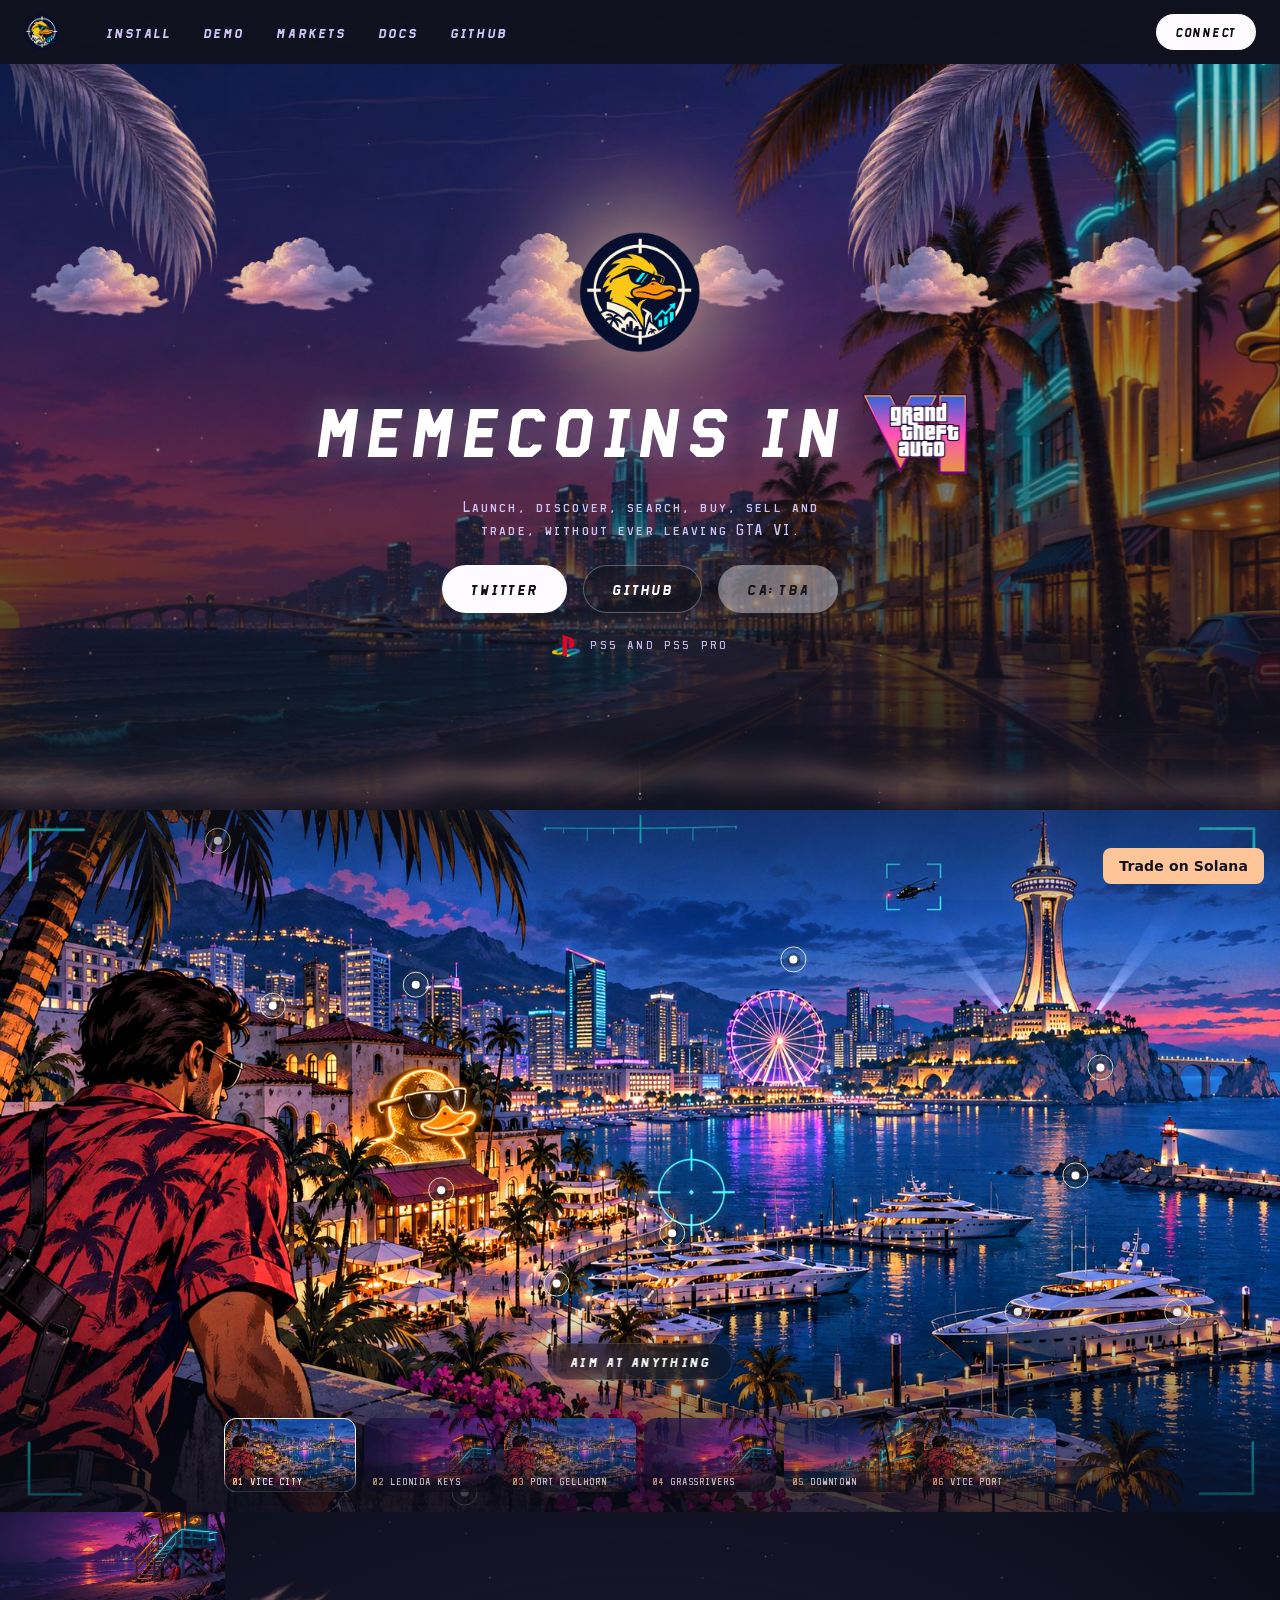
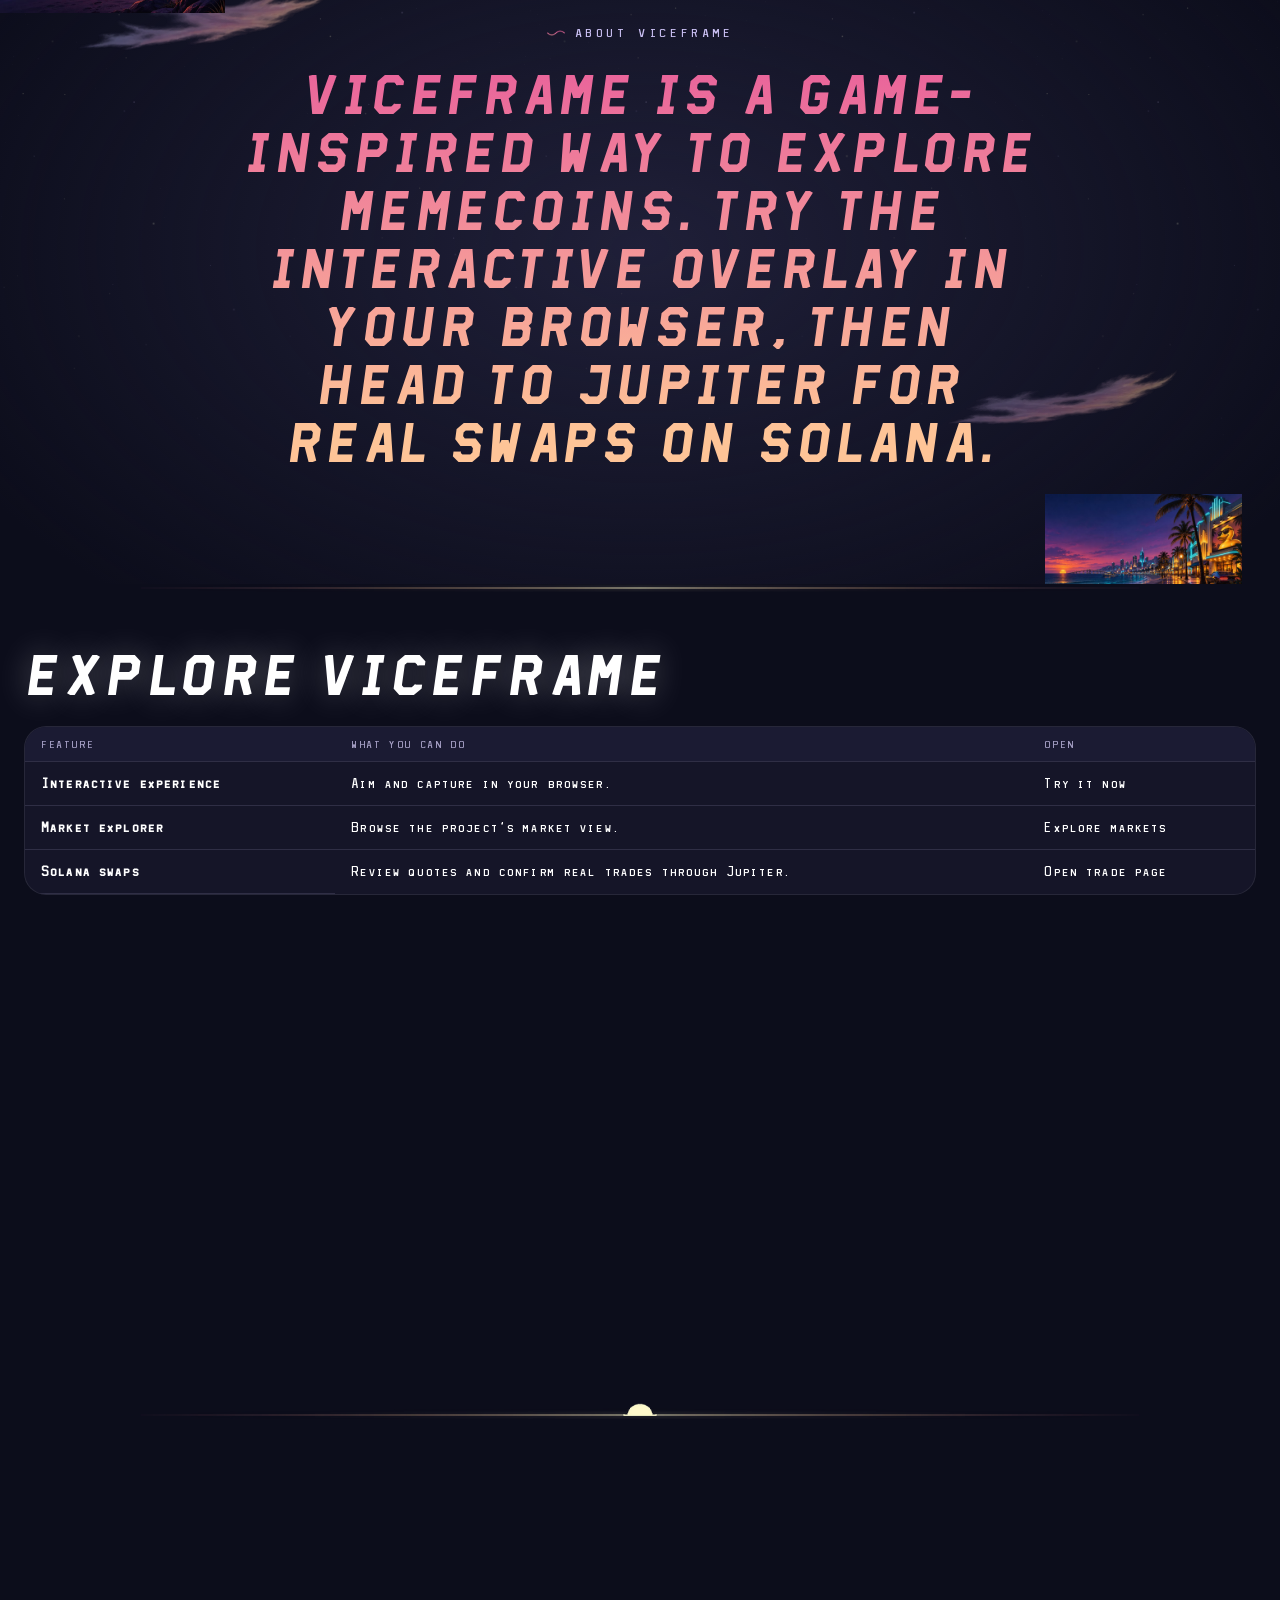
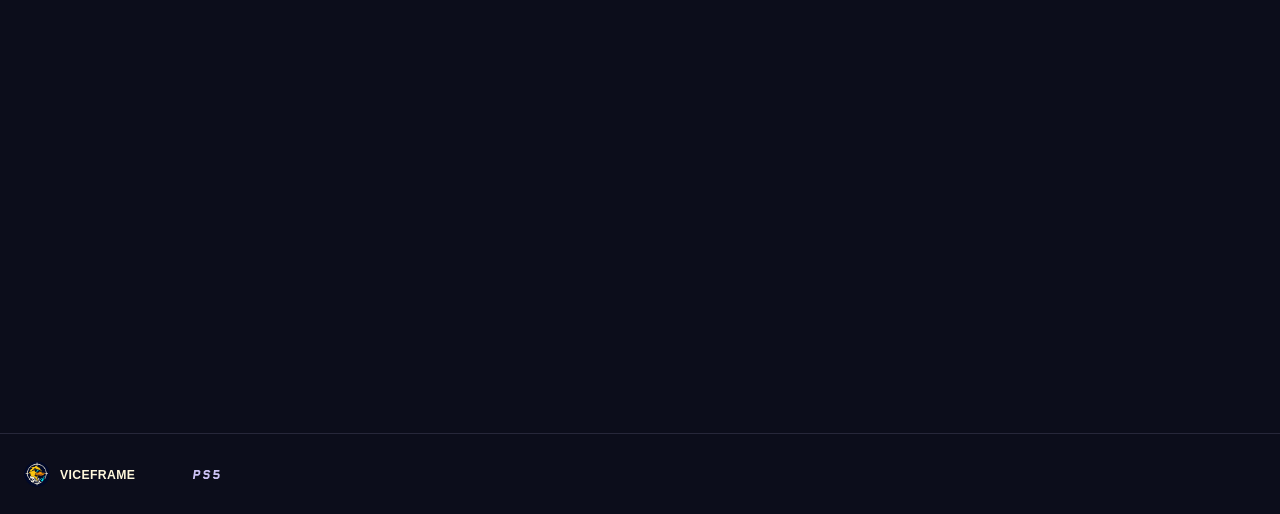
==== commit afbc46a2: "Restore CA to TBA" ====
--- a/index.html
+++ b/index.html
@@ -3,7 +3,7 @@
 .page_doors__gph58 .page_door__5nI08[data-tone="navy"] .page_doorArt__omURe{background-image:url("./viceframe-art/card-overlay.jpg");background-size:cover;background-position:center}
 .page_doors__gph58 .page_door__5nI08[data-tone="forest"] .page_doorArt__omURe{background-image:url("./viceframe-art/card-markets.jpg");background-size:cover;background-position:center}
 .page_doors__gph58 .page_door__5nI08[data-tone="indigo"] .page_doorArt__omURe{background-image:url("./viceframe-art/card-docs.jpg");background-size:cover;background-position:center}
-</style><style>.Header_countdown__xpw0k,.Header_sound__80nA8{display:none!important}</style></head><body><div hidden=""><!--$--><!--/$--></div><div class="Loader_page__dsdg_"><a class="skip" href="index.html#main">Skip to content</a><header class="Header_root__NyHdN" data-open="false"><div class="container Header_inner__DLT3k"><a class="Header_logo____uDV" aria-label="VICEFRAME home" href="/gta/"><img alt="VICEFRAME" width="28" height="28" decoding="async" data-nimg="1" class="screen-mark" style="color:transparent" src="./viceframe-logo.png"/><span class="print-logo" aria-hidden="true"></span></a><span class="Countdown_root__Cqxu_ Countdown_chip__43_if Header_countdown__xpw0k" role="timer" aria-label="Time until 19 November 2026"><i class="Countdown_dot__lU3tY" aria-hidden="true"></i><span class="Countdown_unit__dpjVp"><b>00</b><i>d</i></span><span class="Countdown_unit__dpjVp"><b>00</b><i>h</i></span><span class="Countdown_unit__dpjVp"><b>00</b><i>m</i></span><span class="Countdown_unit__dpjVp"><b>00</b><i>s</i></span></span><button class="Header_menu__0AeTE" type="button" aria-expanded="false" aria-controls="header-panel">Menu</button><div class="Header_panel__W46Qb" id="header-panel"><nav class="Header_nav__tNWGY" aria-label="Primary"><a href="./install/">Install</a><a href="./demo/">Demo</a><a href="./markets/">Markets</a><a href="./docs/">Docs</a><a href="https://github.com/GHOSTXrun/gta" target="_blank" rel="noopener noreferrer">GitHub</a></nav><div class="Header_sound__80nA8"><button class="SoundToggle_root__4PpGr" type="button" aria-pressed="true" aria-label="Sound"><span class="SoundToggle_bars__EtgU1" aria-hidden="true"><i></i><i></i><i></i><i></i></span><span class="SoundToggle_label__hBJUl" aria-hidden="true">On</span></button></div><button class="Button_btn__WOgGk Button_primary__zsboU Button_sm__yrR9P Header_connect__j0zs7" type="button" data-magnetic="true">Connect</button></div></div></header><main id="main"><section class="page_hero__7KFOs" aria-labelledby="hero-title" data-scene="hero"><div class="Frame_root__4oRAW Frame_hero__YTkX6" aria-hidden="true"><img class="Frame_img__C3UeQ Frame_deep__Mmp5Y" data-depth="0.08" data-depth-host="parent" src="./viceframe-art/avenue-1672.jpg" srcSet="./viceframe-art/avenue-960.jpg 960w, ./viceframe-art/avenue-1440.jpg 1440w, ./viceframe-art/avenue-1672.jpg 1672w" sizes="100vw" width="2560" height="1440" alt="" loading="eager" fetchPriority="high" decoding="async" style="object-position:50% 60%"/><div class="Frame_wash__CItgz"></div><div class="Frame_veil__tHzac"></div></div><canvas class="HeroGL_canvas__3VpV6" aria-hidden="true"></canvas><div class="Atmos_sky__tWo7i" aria-hidden="true" data-deco="true"><i class="Atmos_strip__eyE6i Atmos_cirrus__AWqtI"></i><i class="Atmos_strip__eyE6i Atmos_cloudsFar__77_UT"></i><i class="Atmos_strip__eyE6i Atmos_cloudsNear__hU2fl"></i><span class="Atmos_bird__pVUCs" style="top:24%;--s:0.34;--d:46s;--w:-8s"><i></i></span><span class="Atmos_bird__pVUCs" style="top:19%;--s:0.24;--d:58s;--w:-31s"><i></i></span><span class="Atmos_bird__pVUCs" style="top:31%;--s:0.28;--d:52s;--w:-44s"><i></i></span><i class="Atmos_rise__zhHNm Atmos_dust__ty_38"></i><i class="Atmos_frond__FMoH6 Atmos_frondLeft__vp9_4"></i><i class="Atmos_frond__FMoH6 Atmos_frondRight__kkfcy"></i><i class="Atmos_strip__eyE6i Atmos_haze__lwQOi"></i></div><div class="container page_heroIn__4OIAo" data-scene-fade="true"><div class="ChromeMark_root__nffLW"><span class="ChromeMark_bloom__7bkau" aria-hidden="true" data-deco="true"></span><button class="ChromeMark_duck__gl7tj" type="button" aria-label="VICEFRAME" data-tilt="true" data-deco="true"></button><span class="ChromeMark_glint___y1Ss ChromeMark_glintA__ysmY1" aria-hidden="true"></span><span class="ChromeMark_glint___y1Ss ChromeMark_glintB__JXPHi" aria-hidden="true"></span></div><div class="page_sloganRow__qapWF"><h1 id="hero-title" class="page_slogan__FJXO_">Memecoins in <span class="sr-only">GTA VI</span></h1><img alt="" width="421" height="320" decoding="async" data-nimg="1" class="page_game__KJlRi" style="color:transparent" src="./assets/brand/gta-vi.webp"/></div><p class="page_lede__m7AMO">Launch, discover, search, buy, sell and trade, without ever leaving GTA VI.</p><div class="page_cta__i2v5_"><a class="Button_btn__WOgGk Button_primary__zsboU" href="https://x.com/ViceFrameSol" target="_blank" rel="noopener noreferrer">Twitter</a><a class="Button_btn__WOgGk Button_ghost__eb_iL Button_onArt__KnK2L" href="https://github.com/GHOSTXrun/gta" target="_blank" rel="noopener noreferrer" data-magnetic="true">GitHub</a><button type="button" class="Button_btn__WOgGk Button_primary__zsboU" disabled>CA: 72amEGB7PGLGkz3X2j8sMnMNJLfTGbKAFC3MGZFepump</button></div><p class="page_platform__FGL_C"><img alt="PlayStation" loading="lazy" width="126" height="96" decoding="async" data-nimg="1" style="color:transparent" src="./assets/brand/playstation.webp"/><span>PS5 and PS5 Pro</span></p></div><span class="page_cue__RYlJz" aria-hidden="true"></span></section><div class="page_demo__WQzBe" data-clip="true"><section class="DemoStage_stage__ioQdy" data-variant="block" data-phase="idle" data-own-cursor="true" aria-label="The overlay. Aim at a target and press Enter to capture it."><div class="DemoStage_pan__w5vRd"><div class="DemoStage_world__a9wUd" style="--ar:1.7777777777777777"><img class="DemoStage_still__wdJkG" src="./viceframe-art/game-10-bayfront-1672.jpg" srcSet="./viceframe-art/game-10-bayfront-960.jpg 960w, ./viceframe-art/game-10-bayfront-1440.jpg 1440w, ./viceframe-art/game-10-bayfront-1672.jpg 1672w" sizes="(max-width: 767px) 130vw, 120vw" width="3840" height="2160" alt="A lit tower over the bay at sunset: a helicopter in the clouds, a ferris wheel, a marina, yachts on the water" loading="lazy" fetchPriority="auto" decoding="async" draggable="false"/><button type="button" data-spot="heli" class="DemoStage_spot__EWwKN  " style="left:62%;top:22%;width:9%" aria-label="Helicopter. Capture"></button><button type="button" data-spot="crown" class="DemoStage_spot__EWwKN  " style="left:17%;top:5.5%;width:8%" aria-label="Tower crown. Capture"></button><button type="button" data-spot="orb" class="DemoStage_spot__EWwKN  " style="left:21.3%;top:28.5%;width:5.2%" aria-label="Rooftop orb. Capture"></button><button type="button" data-spot="pad" class="DemoStage_spot__EWwKN  " style="left:32.5%;top:25.5%;width:5.2%" aria-label="Helipad. Capture"></button><button type="button" data-spot="window" class="DemoStage_spot__EWwKN  " style="left:34.5%;top:54%;width:7%" aria-label="Lit windows. Capture"></button><button type="button" data-spot="wheel" class="DemoStage_spot__EWwKN  " style="left:52.5%;top:60%;width:7%" aria-label="Ferris wheel. Capture"></button><button type="button" data-spot="marina" class="DemoStage_spot__EWwKN  " style="left:43.5%;top:67%;width:6%" aria-label="Marina. Capture"></button><button type="button" data-spot="skyline" class="DemoStage_spot__EWwKN  " style="left:84%;top:52%;width:9%" aria-label="Skyline. Capture"></button><button type="button" data-spot="sunset" class="DemoStage_spot__EWwKN  " style="left:86%;top:37%;width:9%" aria-label="Sunset. Capture"></button><button type="button" data-spot="boat" class="DemoStage_spot__EWwKN  " style="left:79.5%;top:71%;width:5.2%" aria-label="Speedboat. Capture"></button><button type="button" data-spot="yacht" class="DemoStage_spot__EWwKN  " style="left:92%;top:71%;width:5.6%" aria-label="Yacht. Capture"></button><button type="button" data-spot="stage" class="DemoStage_spot__EWwKN  " style="left:64.5%;top:85%;width:8%" aria-label="Amphitheatre. Capture"></button><button type="button" data-spot="vent" class="DemoStage_spot__EWwKN  " style="left:80%;top:86%;width:6.4%" aria-label="Rooftop vent. Capture"></button><button type="button" data-spot="sign" class="DemoStage_spot__EWwKN  " style="left:36.3%;top:96%;width:6%" aria-label="Tower sign. Capture"></button><div class="DemoStage_reticle__Rau3o" aria-hidden="true"></div></div></div><div class="DemoStage_hud__L6fwo"><p class="DemoStage_tag__vUn0Y"><b>Scene detected</b><span>Vice City</span></p><p class="DemoStage_hint__lWsbn">Aim at anything</p><p class="sr-only" role="status" aria-live="polite"></p><div class="DemoStage_strip__lpz4_"><div class="StillStrip_root__yRwB3" data-dragging="false" data-start="true" data-end="false" role="group" aria-label="Choose a still"><button class="StillStrip_arrow__RNacA StillStrip_prev__V2CIT" type="button" aria-label="Earlier stills" disabled=""></button><div class="StillStrip_track__gncGa" data-lenis-prevent="true"><button type="button" class="StillStrip_tile__aDXQG" data-still="bayfront" aria-pressed="true" aria-label="Vice City"><img alt="" draggable="false" loading="lazy" width="132" height="74" decoding="async" data-nimg="1" style="color:transparent" src="./viceframe-art/game-10-bayfront-420.jpg"/><span class="StillStrip_caption__ynbCU" aria-hidden="true"><i>01</i>Vice City</span></button><button type="button" class="StillStrip_tile__aDXQG" data-still="keys" aria-pressed="false" aria-label="Leonida Keys"><img alt="" draggable="false" loading="lazy" width="132" height="74" decoding="async" data-nimg="1" style="color:transparent" src="./viceframe-art/shore-420.jpg"/><span class="StillStrip_caption__ynbCU" aria-hidden="true"><i>02</i>Leonida Keys</span></button><button type="button" class="StillStrip_tile__aDXQG" data-still="port" aria-pressed="false" aria-label="Port Gellhorn"><img alt="" draggable="false" loading="lazy" width="132" height="74" decoding="async" data-nimg="1" style="color:transparent" src="./viceframe-art/game-10-bayfront-420.jpg"/><span class="StillStrip_caption__ynbCU" aria-hidden="true"><i>03</i>Port Gellhorn</span></button><button type="button" class="StillStrip_tile__aDXQG" data-still="swamp" aria-pressed="false" aria-label="Grassrivers"><img alt="" draggable="false" loading="lazy" width="132" height="74" decoding="async" data-nimg="1" style="color:transparent" src="./viceframe-art/shore-420.jpg"/><span class="StillStrip_caption__ynbCU" aria-hidden="true"><i>04</i>Grassrivers</span></button><button type="button" class="StillStrip_tile__aDXQG" data-still="downtown" aria-pressed="false" aria-label="Downtown"><img alt="" draggable="false" loading="lazy" width="132" height="74" decoding="async" data-nimg="1" style="color:transparent" src="./viceframe-art/avenue-420.jpg"/><span class="StillStrip_caption__ynbCU" aria-hidden="true"><i>05</i>Downtown</span></button><button type="button" class="StillStrip_tile__aDXQG" data-still="harbor" aria-pressed="false" aria-label="Vice Port"><img alt="" draggable="false" loading="lazy" width="132" height="74" decoding="async" data-nimg="1" style="color:transparent" src="./viceframe-art/game-10-bayfront-420.jpg"/><span class="StillStrip_caption__ynbCU" aria-hidden="true"><i>06</i>Vice Port</span></button></div><button class="StillStrip_arrow__RNacA undefined" type="button" aria-label="More stills"></button></div></div><div class="DemoStage_dock__DLdbN"></div></div></section></div><section class="below-fold page_story__mYY4J" aria-labelledby="story-title"><div class="Atmos_sky__tWo7i" aria-hidden="true" data-deco="true"><i class="Atmos_stars__hzMT_"></i><i class="Atmos_stars__hzMT_ Atmos_starsTwinkle__F17M_"></i><i class="Atmos_float__F66KZ Atmos_wispA__4p6WL"></i><i class="Atmos_float__F66KZ Atmos_wispB__GCJm0"></i><i class="Atmos_wind__XRMKS" style="top:22%;width:38%;--img:url(https://nasduck.org/&quot;./assets/v2/fx/cirrus.webp&quot;);--d:11s;--w:0s"></i><i class="Atmos_wind__XRMKS" style="top:58%;width:44%;--img:url(https://nasduck.org/&quot;./assets/v2/fx/cirrus.webp&quot;);--d:14s;--w:5s"></i><i class="Atmos_wind__XRMKS" style="top:80%;width:34%;--img:url(https://nasduck.org/&quot;./assets/v2/fx/cirrus.webp&quot;);--d:12s;--w:9s"></i><i class="Atmos_artLeft__99eQd" data-depth="0.06"></i><i class="Atmos_artRight__I95rI" data-depth="0.04"></i><i class="Atmos_firefly__xMwz4" style="left:18%;top:70%;--img:url(https://nasduck.org/&quot;./assets/v2/fx/glint-4.webp&quot;);--d:13s;--w:0s"></i><i class="Atmos_firefly__xMwz4" style="left:76%;top:30%;--img:url(https://nasduck.org/&quot;./assets/v2/fx/glint-4.webp&quot;);--d:17s;--w:-6s"></i><i class="Atmos_firefly__xMwz4" style="left:62%;top:82%;--img:url(https://nasduck.org/&quot;./assets/v2/fx/glint-4.webp&quot;);--d:15s;--w:-3s"></i><i class="Atmos_firefly__xMwz4" style="left:30%;top:24%;--img:url(https://nasduck.org/&quot;./assets/v2/fx/glint-4.webp&quot;);--d:19s;--w:-11s"></i></div><div class="container page_storyIn__LsdNe"><h2 id="story-title" data-plain="true" class="mark mark-wave page_storyHead__zUNdK">About VICEFRAME</h2><p class="sunset-text page_storyText__wiGyI" data-story="true">VICEFRAME is a game-inspired way to explore memecoins. Try the interactive overlay in your browser, then head to Jupiter for real swaps on Solana.</p></div></section><div class="Atmos_rule__FqNo1" aria-hidden="true"><img src="./assets/v2/fx/rule-1.webp" width="1400" height="11" alt="" loading="lazy" decoding="async" data-rule="true"/></div><section class="below-fold page_block__7IW92" aria-labelledby="markets-title"><div class="container"><div class="page_blockHead__B8aES"><h2 id="markets-title">Explore VICEFRAME</h2></div><div class="Market_wrap__1rHYG gfx-panel-scroll"><table class="Market_table__bTs51"><thead><tr><th scope="col" class="Market_l__QLRhl">Feature</th><th scope="col" class="Market_l__QLRhl">What you can do</th><th scope="col" class="Market_l__QLRhl">Open</th></tr></thead><tbody><tr><th scope="row" class="Market_l__QLRhl">Interactive experience</th><td class="Market_l__QLRhl">Aim and capture in your browser.</td><td class="Market_l__QLRhl"><a href="./demo/">Try it now</a></td></tr><tr><th scope="row" class="Market_l__QLRhl">Market explorer</th><td class="Market_l__QLRhl">Browse the project’s market view.</td><td class="Market_l__QLRhl"><a href="./markets/">Explore markets</a></td></tr><tr><th scope="row" class="Market_l__QLRhl">Solana swaps</th><td class="Market_l__QLRhl">Review quotes and confirm real trades through Jupiter.</td><td class="Market_l__QLRhl"><a href="./trade/">Open trade page</a></td></tr></tbody></table></div></div></section><section class="below-fold page_block__7IW92 page_doorsBlock__t_PMi" aria-label="Explore"><i class="Atmos_bokeh__q8uvh" aria-hidden="true" data-deco="true"></i><ul class="container page_doors__gph58"><li data-rise="true"><a class="page_door__5nI08" data-tone="plum" href="install/index.html"><span class="page_doorArt__omURe" aria-hidden="true"></span><span class="page_doorLabel__nvb2E">Install</span><span class="page_doorTitle__ngwDH">On your PS5</span><span class="page_doorLine__ZKWLl">Straight from the console you already own.</span><span class="page_doorCta__Sfmvs">Get it<!-- --> <span class="Icon_icon__JamjP" style="--i:url(assets/ui/10-chevron-right.svg)" aria-hidden="true"></span></span></a></li><li data-rise="true"><a class="page_door__5nI08" data-tone="navy" href="demo/index.html"><span class="page_doorArt__omURe" aria-hidden="true"></span><span class="page_doorLabel__nvb2E">Overlay</span><span class="page_doorTitle__ngwDH">Aim and capture</span><span class="page_doorLine__ZKWLl">Point at anything in Leonida and launch it.</span><span class="page_doorCta__Sfmvs">Try it<!-- --> <span class="Icon_icon__JamjP" style="--i:url(assets/ui/10-chevron-right.svg)" aria-hidden="true"></span></span></a></li><li data-rise="true"><a class="page_door__5nI08" data-tone="forest" href="markets/index.html"><span class="page_doorArt__omURe" aria-hidden="true"></span><span class="page_doorLabel__nvb2E">Markets</span><span class="page_doorTitle__ngwDH">Forty and counting</span><span class="page_doorLine__ZKWLl">Every coin players have launched, in one table.</span><span class="page_doorCta__Sfmvs">Browse<!-- --> <span class="Icon_icon__JamjP" style="--i:url(assets/ui/10-chevron-right.svg)" aria-hidden="true"></span></span></a></li><li data-rise="true"><a class="page_door__5nI08" data-tone="indigo" href="docs/index.html"><span class="page_doorArt__omURe" aria-hidden="true"></span><span class="page_doorLabel__nvb2E">Docs</span><span class="page_doorTitle__ngwDH">Build on it</span><span class="page_doorLine__ZKWLl">A stream of events and an API.</span><span class="page_doorCta__Sfmvs">Read<!-- --> <span class="Icon_icon__JamjP" style="--i:url(assets/ui/10-chevron-right.svg)" aria-hidden="true"></span></span></a></li></ul></section><div class="Atmos_rule__FqNo1" aria-hidden="true"><img src="./assets/v2/fx/rule-2.webp" width="1400" height="22" alt="" loading="lazy" decoding="async" data-rule="true"/></div><section class="below-fold page_close__dAI8o" aria-labelledby="close-title"><div class="Frame_root__4oRAW" aria-hidden="true"><img class="Frame_img__C3UeQ Frame_deep__Mmp5Y" data-depth="0.08" data-depth-host="parent" src="./viceframe-art/shore-1672.jpg" srcSet="./viceframe-art/shore-960.jpg 960w, ./viceframe-art/shore-1440.jpg 1440w, ./viceframe-art/shore-1672.jpg 1672w" sizes="100vw" width="2560" height="1440" alt="" loading="lazy" fetchPriority="auto" decoding="async" style="object-position:50% 70%"/><div class="Frame_wash__CItgz"></div><div class="Frame_veil__tHzac"></div></div><div class="Atmos_sky__tWo7i" aria-hidden="true" data-deco="true"><i class="Atmos_strip__eyE6i Atmos_cloudsFar__77_UT Atmos_high__1I5xx"></i><i class="Atmos_flock__wrez4"></i><i class="Atmos_rays__cO7lP"></i><i class="Atmos_leak__vH572"></i><i class="Atmos_strip__eyE6i Atmos_wave__8JQWQ Atmos_wave1__so9Gq"></i><i class="Atmos_strip__eyE6i Atmos_wave__8JQWQ Atmos_wave2__182BR"></i><i class="Atmos_strip__eyE6i Atmos_wave__8JQWQ Atmos_wave3__1YPpm"></i></div><div class="container page_closeIn__6PuJd"><p class="eyebrow mark mark-sun">VICEFRAME</p><h2 id="close-title">Find your next move</h2><p>Explore the interactive overlay or head to Jupiter for Solana swaps.</p><div class="page_cta__i2v5_"><a class="Button_btn__WOgGk Button_primary__zsboU" href="./demo/">Explore the overlay</a><a class="Button_btn__WOgGk Button_ghost__eb_iL Button_onArt__KnK2L" href="./trade/">Trade on Solana</a></div></div></section><div class="Atmos_petals__HSEf1" aria-hidden="true" data-deco="true"><i style="left:6%;width:22px;height:22px;--img:url(https://nasduck.org/&quot;./assets/v2/fx/dust.webp&quot;);--d:26s;--w:-3s;--sway:9vw"></i><i style="left:19%;width:18px;height:18px;--img:url(https://nasduck.org/&quot;./assets/v2/fx/dust.webp&quot;);--d:34s;--w:-19s;--sway:-6vw"></i><i style="left:33%;width:16px;height:16px;--img:url(https://nasduck.org/&quot;./assets/v2/fx/dust.webp&quot;);--d:29s;--w:-11s;--sway:12vw"></i><i style="left:52%;width:24px;height:24px;--img:url(https://nasduck.org/&quot;./assets/v2/fx/dust.webp&quot;);--d:31s;--w:-24s;--sway:-8vw"></i><i style="left:68%;width:15px;height:15px;--img:url(https://nasduck.org/&quot;./assets/v2/fx/dust.webp&quot;);--d:37s;--w:-7s;--sway:7vw"></i><i style="left:81%;width:20px;height:20px;--img:url(https://nasduck.org/&quot;./assets/v2/fx/dust.webp&quot;);--d:28s;--w:-15s;--sway:-11vw"></i><i style="left:93%;width:17px;height:17px;--img:url(https://nasduck.org/&quot;./assets/v2/fx/dust.webp&quot;);--d:33s;--w:-28s;--sway:-5vw"></i></div><!--$--><!--/$--></main><footer class="Footer_root__67FAy"><div class="container Footer_inner__vtL_T"><a class="Footer_brand__0rdww" aria-label="VICEFRAME home" href="/gta/"><img alt="VICEFRAME" loading="lazy" width="26" height="26" decoding="async" data-nimg="1" style="color:transparent" src="./viceframe-logo.png"/><img alt="" loading="lazy" width="108" height="18" decoding="async" data-nimg="1" class="Footer_wordmark__BU8GA" style="color:transparent" src="./viceframe-wordmark.svg"/></a><nav class="Footer_links__cFiYr" aria-label="More"><a href="ps5/index.html">PS5</a></nav></div></footer><div class="Effects_progress__TQAcM" aria-hidden="true"></div><div class="Effects_flare__AmwOz" aria-hidden="true"></div><div class="Effects_cursor__OzAyl" aria-hidden="true"></div></div><div class="Loader_root__wuRCq" data-loader="true" data-phase="running" role="status" aria-live="polite" aria-hidden="false" style="--floor:1200ms"><span class="sr-only">Loading</span><div class="Loader_stage__BRGLH"><img alt="" width="150" height="150" decoding="async" data-nimg="1" class="Loader_duck__el8zU" style="color:transparent" src="./viceframe-logo.png?v=2"/></div><img alt="" aria-hidden="true" loading="lazy" width="120" height="20" decoding="async" data-nimg="1" class="Loader_wordmark__6u_rJ" style="color:transparent" src="./viceframe-wordmark.svg"/></div><script src="./_next/static/chunks/webpack-08140e8320abeac0.js" id="_R_" async=""></script><script>(self.__next_f=self.__next_f||[]).push([0])</script><script>self.__next_f.push([1,"1:\"$Sreact.fragment\"\n2:I[11457,[\"239\",\"static/chunks/239-ac729ad96040ad45.js?dpl=dpl_CNN5U6Zg6uqFDcREXkoUifTvRxAW\",\"176\",\"static/chunks/176-25a1a5572a64546d.js?dpl=dpl_CNN5U6Zg6uqFDcREXkoUifTvRxAW\",\"344\",\"static/chunks/344-5094b537470de176.js?dpl=dpl_CNN5U6Zg6uqFDcREXkoUifTvRxAW\",\"908\",\"static/chunks/908-8067cca6b13584b6.js?dpl=dpl_CNN5U6Zg6uqFDcREXkoUifTvRxAW\",\"974\",\"static/chunks/app/page-d785309f84cf7e8a.js?dpl=dpl_CNN5U6Zg6uqFDcREXkoUifTvRxAW\"],\"LoaderProvider\"]\n3:I[99534,[\"239\",\"static/chunks/239-ac729ad96040ad45.js?dpl=dpl_CNN5U6Zg6uqFDcREXkoUifTvRxAW\",\"176\",\"static/chunks/176-25a1a5572a64546d.js?dpl=dpl_CNN5U6Zg6uqFDcREXkoUifTvRxAW\",\"344\",\"static/chunks/344-5094b537470de176.js?dpl=dpl_CNN5U6Zg6uqFDcREXkoUifTvRxAW\",\"177\",\"static/chunks/app/layout-2463464e4d15f149.js?v=nav-relative?dpl=dpl_CNN5U6Zg6uqFDcREXkoUifTvRxAW\"],\"Header\"]\n4:I[9766,[],\"\"]\n5:I[98924,[],\"\"]\n6:I[11457,[\"239\",\"static/chunks/239-ac729ad96040ad45.js?dpl=dpl_CNN5U6Zg6uqFDcREXkoUifTvRxAW\",\"176\",\"static/chunks/176-25a1a5572a64546d.js?dpl=dpl_CNN5U6Zg6uqFDcREXkoUifTvRxAW\",\"344\",\"static/chunks/344-5094b537470de176.js?dpl=dpl_CNN5U6Zg6uqFDcREXkoUifTvRxAW\",\"908\",\"static/chunks/908-8067cca6b13584b6.js?dpl=dpl_CNN5U6Zg6uqFDcREXkoUifTvRxAW\",\"974\",\"static/chunks/app/page-d785309f84cf7e8a.js?dpl=dpl_CNN5U6Zg6uqFDcREXkoUifTvRxAW\"],\"RouteLink\"]\n7:I[81356,[\"239\",\"static/chunks/239-ac729ad96040ad45.js?dpl=dpl_CNN5U6Zg6uqFDcREXkoUifTvRxAW\",\"176\",\"static/chunks/176-25a1a5572a64546d.js?dpl=dpl_CNN5U6Zg6uqFDcREXkoUifTvRxAW\",\"344\",\"static/chunks/344-5094b537470de176.js?dpl=dpl_CNN5U6Zg6uqFDcREXkoUifTvRxAW\",\"908\",\"static/chunks/908-8067cca6b13584b6.js?dpl=dpl_CNN5U6Zg6uqFDcREXkoUifTvRxAW\",\"974\",\"static/chunks/app/page-d785309f84cf7e8a.js?dpl=dpl_CNN5U6Zg6uqFDcREXkoUifTvRxAW\"],\"Image\"]\n8:I[44395,[\"239\",\"static/chunks/239-ac729ad96040ad45.js?dpl=dpl_CNN5U6Zg6uqFDcREXkoUifTvRxAW\",\"176\",\"static/chunks/176-25a1a5572a64546d.js?dpl=dpl_CNN5U6Zg6uqFDcREXkoUifTvRxAW\",\"344\",\"static/chunks/344-5094b537470de176.js?dpl=dpl_CNN5U6Zg6uqFDcREXkoUifTvRxAW\",\"177\",\"static/chunks/app/layout-24634"])</script><script>self.__next_f.push([1,"64e4d15f149.js?dpl=dpl_CNN5U6Zg6uqFDcREXkoUifTvRxAW\"],\"Effects\"]\n19:I[57150,[],\"\"]\n:HL[\"./_next/static/css/b32a3bf738845cd7.css?v=assets5?dpl=dpl_CNN5U6Zg6uqFDcREXkoUifTvRxAW\",\"style\"]\n:HL[\"./_next/static/css/f9a9773fed847f67.css?v=assets5?dpl=dpl_CNN5U6Zg6uqFDcREXkoUifTvRxAW\",\"style\"]\n:HL[\"./_next/static/css/81d1fb21fdbe2b61.css?v=assets5?dpl=dpl_CNN5U6Zg6uqFDcREXkoUifTvRxAW\",\"style\"]\n:HL[\"./_next/static/css/fc2126a814834566.css?v=assets5?dpl=dpl_CNN5U6Zg6uqFDcREXkoUifTvRxAW\",\"style\"]\n"])</script><script>self.__next_f.push([1,"0:{\"P\":null,\"b\":\"JYeI1JQPAxYSqyUXKPtal\",\"p\":\"\",\"c\":[\"\",\"\"],\"i\":false,\"f\":[[[\"\",{\"children\":[\"__PAGE__\",{}]},\"$undefined\",\"$undefined\",true],[\"\",[\"$\",\"$1\",\"c\",{\"children\":[[[\"$\",\"link\",\"0\",{\"rel\":\"stylesheet\",\"href\":\"./_next/static/css/b32a3bf738845cd7.css?v=assets5?dpl=dpl_CNN5U6Zg6uqFDcREXkoUifTvRxAW\",\"precedence\":\"next\",\"crossOrigin\":\"$undefined\",\"nonce\":\"$undefined\"}],[\"$\",\"link\",\"1\",{\"rel\":\"stylesheet\",\"href\":\"./_next/static/css/f9a9773fed847f67.css?v=assets5?dpl=dpl_CNN5U6Zg6uqFDcREXkoUifTvRxAW\",\"precedence\":\"next\",\"crossOrigin\":\"$undefined\",\"nonce\":\"$undefined\"}],[\"$\",\"link\",\"2\",{\"rel\":\"stylesheet\",\"href\":\"./_next/static/css/81d1fb21fdbe2b61.css?v=assets5?dpl=dpl_CNN5U6Zg6uqFDcREXkoUifTvRxAW\",\"precedence\":\"next\",\"crossOrigin\":\"$undefined\",\"nonce\":\"$undefined\"}]],[\"$\",\"html\",null,{\"lang\":\"en\",\"children\":[[\"$\",\"head\",null,{\"children\":[[\"$\",\"link\",null,{\"rel\":\"preload\",\"href\":\"./fonts/nasduck-display.woff2\",\"as\":\"font\",\"type\":\"font/woff2\",\"crossOrigin\":\"anonymous\"}],[\"$\",\"link\",null,{\"rel\":\"preload\",\"href\":\"./fonts/nasduck-mono.woff2\",\"as\":\"font\",\"type\":\"font/woff2\",\"crossOrigin\":\"anonymous\"}],[\"$\",\"noscript\",null,{\"children\":[\"$\",\"style\",null,{\"children\":\"[data-loader]{display:none!important}\"}]}]]}],[\"$\",\"body\",null,{\"children\":[\"$\",\"$L2\",null,{\"children\":[[\"$\",\"a\",null,{\"className\":\"skip\",\"href\":\"#main\",\"children\":\"Skip to content\"}],[\"$\",\"$L3\",null,{}],[\"$\",\"main\",null,{\"id\":\"main\",\"children\":[\"$\",\"$L4\",null,{\"parallelRouterKey\":\"children\",\"error\":\"$undefined\",\"errorStyles\":\"$undefined\",\"errorScripts\":\"$undefined\",\"template\":[\"$\",\"$L5\",null,{}],\"templateStyles\":\"$undefined\",\"templateScripts\":\"$undefined\",\"notFound\":[[\"$\",\"section\",null,{\"className\":\"not-found_root__xij08\",\"aria-labelledby\":\"nf-title\",\"children\":[[\"$\",\"div\",null,{\"className\":\"Atmos_sky__tWo7i\",\"aria-hidden\":\"true\",\"data-deco\":true,\"children\":[null,[\"$\",\"i\",null,{\"className\":\"Atmos_strip__eyE6i Atmos_cloudsFar__77_UT Atmos_high__1I5xx\"}],[\"$\",\"i\",null,{\"className\":\"Atmos_rise__zhHNm Atmos_dust__ty_38\"}]]}],[\"$\",\"div\",null,{\"className\":\"container not-found_layout__DF6cZ\",\"children\":[[\"$\",\"div\",null,{\"className\":\"not-found_inner__oPGqn\",\"children\":[[\"$\",\"p\",null,{\"className\":\"eyebrow\",\"children\":\"Error 404\"}],[\"$\",\"h1\",null,{\"id\":\"nf-title\",\"children\":\"Lost in Leonida\"}],[\"$\",\"$L6\",null,{\"className\":\"Button_btn__WOgGk Button_primary__zsboU\",\"href\":\"/\",\"data-magnetic\":true,\"children\":\"Back to the terminal\"}]]}],[\"$\",\"div\",null,{\"className\":\"not-found_duck__lvN_o\",\"children\":[[\"$\",\"span\",null,{\"className\":\"not-found_ripple__AEDfs\",\"aria-hidden\":\"true\"}],[\"$\",\"$L7\",null,{\"className\":\"not-found_sticker__CusaA\",\"src\":\"./viceframe-logo.png\",\"width\":320,\"height\":320,\"alt\":\"\",\"priority\":true}]]}]]}],[\"$\",\"span\",null,{\"className\":\"not-found_prints__mZr2H\",\"aria-hidden\":\"true\"}],[\"$\",\"div\",null,{\"className\":\"Atmos_petals__HSEf1\",\"aria-hidden\":\"true\",\"data-deco\":true,\"children\":[[\"$\",\"i\",\"1\",{\"style\":{\"left\":\"6%\",\"width\":\"22px\",\"height\":\"22px\",\"--img\":\"url(\\\"./assets/v2/fx/dust.webp\\\")\",\"--d\":\"26s\",\"--w\":\"-3s\",\"--sway\":\"9vw\"}}],[\"$\",\"i\",\"11\",{\"style\":{\"left\":\"19%\",\"width\":\"18px\",\"height\":\"18px\",\"--img\":\"url(\\\"./assets/v2/fx/dust.webp\\\")\",\"--d\":\"34s\",\"--w\":\"-19s\",\"--sway\":\"-6vw\"}}],[\"$\",\"i\",\"14\",{\"style\":{\"left\":\"33%\",\"width\":\"16px\",\"height\":\"16px\",\"--img\":\"url(\\\"./assets/v2/fx/dust.webp\\\")\",\"--d\":\"29s\",\"--w\":\"-11s\",\"--sway\":\"12vw\"}}],[\"$\",\"i\",\"6\",{\"style\":{\"left\":\"52%\",\"width\":\"24px\",\"height\":\"24px\",\"--img\":\"url(\\\"./assets/v2/fx/dust.webp\\\")\",\"--d\":\"31s\",\"--w\":\"-24s\",\"--sway\":\"-8vw\"}}],[\"$\",\"i\",\"9\",{\"style\":{\"left\":\"68%\",\"width\":\"15px\",\"height\":\"15px\",\"--img\":\"url(\\\"./assets/v2/fx/dust.webp\\\")\",\"--d\":\"37s\",\"--w\":\"-7s\",\"--sway\":\"7vw\"}}],[\"$\",\"i\",\"3\",{\"style\":{\"left\":\"81%\",\"width\":\"20px\",\"height\":\"20px\",\"--img\":\"url(\\\"./assets/v2/fx/dust.webp\\\")\",\"--d\":\"28s\",\"--w\":\"-15s\",\"--sway\":\"-11vw\"}}],[\"$\",\"i\",\"16\",{\"style\":{\"left\":\"93%\",\"width\":\"17px\",\"height\":\"17px\",\"--img\":\"url(\\\"./assets/v2/fx/dust.webp\\\")\",\"--d\":\"33s\",\"--w\":\"-28s\",\"--sway\":\"-5vw\"}}]]}]]}],[]],\"forbidden\":\"$undefined\",\"unauthorized\":\"$undefined\"}]}],[\"$\",\"footer\",null,{\"className\":\"Footer_root__67FAy\",\"children\":[\"$\",\"div\",null,{\"className\":\"container Footer_inner__vtL_T\",\"children\":[[\"$\",\"$L6\",null,{\"className\":\"Footer_brand__0rdww\",\"href\":\"/\",\"aria-label\":\"VICEFRAME home\",\"children\":[[\"$\",\"$L7\",null,{\"src\":\"./viceframe-logo.png\",\"width\":26,\"height\":26,\"alt\":\"VICEFRAME\"}],[\"$\",\"$L7\",null,{\"className\":\"Footer_wordmark__BU8GA\",\"src\":\"./viceframe-wordmark.svg\",\"width\":108,\"height\":18,\"alt\":\"\"}]]}],[\"$\",\"nav\",null,{\"className\":\"Footer_links__cFiYr\",\"aria-label\":\"More\",\"children\":[[\"$\",\"$L6\",\"/ps5/\",{\"href\":\"/gta/ps5/\",\"children\":\"PS5\"}]]}]]}]}],[\"$\",\"$L8\",null,{}]]}]}]]}]]}],{\"children\":[\"__PAGE__\",[\"$\",\"$1\",\"c\",{\"children\":[[[\"$\",\"section\",null,{\"className\":\"page_hero__7KFOs\",\"aria-labelledby\":\"hero-title\",\"data-scene\":\"hero\",\"children\":[[\"$\",\"div\",null,{\"className\":\"Frame_root__4oRAW Frame_hero__YTkX6\",\"aria-hidden\":\"true\",\"children\":[[\"$\",\"img\",null,{\"className\":\"Frame_img__C3UeQ Frame_deep__Mmp5Y\",\"data-depth\":\"0.08\",\"data-depth-host\":\"parent\",\"src\":\"./viceframe-art/avenue-1672.jpg\",\"srcSet\":\"./viceframe-art/avenue-960.jpg 960w, ./viceframe-art/avenue-1440.jpg 1440w, ./viceframe-art/avenue-1672.jpg 1672w\",\"sizes\":\"100vw\",\"width\":2560,\"height\":1440,\"alt\":\"\",\"loading\":\"eager\",\"fetchPriority\":\"high\",\"decoding\":\"async\",\"style\":{\"objectPosition\":\"50% 60%\"}}],\"$L9\"]}],\"$La\",\"$Lb\",\"$Lc\",\"$Ld\"]}],\"$Le\",\"$Lf\",\"$L10\",\"$L11\",\"$L12\",\"$L13\",\"$L14\",\"$L15\"],[\"$L16\"],\"$L17\"]}],{},null,false]},null,false],\"$L18\",false]],\"m\":\"$undefined\",\"G\":[\"$19\",[]],\"s\":false,\"S\":true}\n"])</script><script>self.__next_f.push([1,"1a:I[471,[\"239\",\"static/chunks/239-ac729ad96040ad45.js?dpl=dpl_CNN5U6Zg6uqFDcREXkoUifTvRxAW\",\"176\",\"static/chunks/176-25a1a5572a64546d.js?dpl=dpl_CNN5U6Zg6uqFDcREXkoUifTvRxAW\",\"344\",\"static/chunks/344-5094b537470de176.js?dpl=dpl_CNN5U6Zg6uqFDcREXkoUifTvRxAW\",\"908\",\"static/chunks/908-8067cca6b13584b6.js?dpl=dpl_CNN5U6Zg6uqFDcREXkoUifTvRxAW\",\"974\",\"static/chunks/app/page-d785309f84cf7e8a.js?dpl=dpl_CNN5U6Zg6uqFDcREXkoUifTvRxAW\"],\"HeroGL\"]\n1b:I[67615,[\"239\",\"static/chunks/239-ac729ad96040ad45.js?dpl=dpl_CNN5U6Zg6uqFDcREXkoUifTvRxAW\",\"176\",\"static/chunks/176-25a1a5572a64546d.js?dpl=dpl_CNN5U6Zg6uqFDcREXkoUifTvRxAW\",\"344\",\"static/chunks/344-5094b537470de176.js?dpl=dpl_CNN5U6Zg6uqFDcREXkoUifTvRxAW\",\"908\",\"static/chunks/908-8067cca6b13584b6.js?dpl=dpl_CNN5U6Zg6uqFDcREXkoUifTvRxAW\",\"974\",\"static/chunks/app/page-d785309f84cf7e8a.js?dpl=dpl_CNN5U6Zg6uqFDcREXkoUifTvRxAW\"],\"ChromeMark\"]\n1c:I[54908,[\"239\",\"static/chunks/239-ac729ad96040ad45.js?dpl=dpl_CNN5U6Zg6uqFDcREXkoUifTvRxAW\",\"176\",\"static/chunks/176-25a1a5572a64546d.js?dpl=dpl_CNN5U6Zg6uqFDcREXkoUifTvRxAW\",\"344\",\"static/chunks/344-5094b537470de176.js?dpl=dpl_CNN5U6Zg6uqFDcREXkoUifTvRxAW\",\"908\",\"static/chunks/908-8067cca6b13584b6.js?dpl=dpl_CNN5U6Zg6uqFDcREXkoUifTvRxAW\",\"974\",\"static/chunks/app/page-d785309f84cf7e8a.js?dpl=dpl_CNN5U6Zg6uqFDcREXkoUifTvRxAW\"],\"DemoStage\"]\n1d:I[26676,[\"239\",\"static/chunks/239-ac729ad96040ad45.js?dpl=dpl_CNN5U6Zg6uqFDcREXkoUifTvRxAW\",\"176\",\"static/chunks/176-25a1a5572a64546d.js?dpl=dpl_CNN5U6Zg6uqFDcREXkoUifTvRxAW\",\"344\",\"static/chunks/344-5094b537470de176.js?dpl=dpl_CNN5U6Zg6uqFDcREXkoUifTvRxAW\",\"908\",\"static/chunks/908-8067cca6b13584b6.js?dpl=dpl_CNN5U6Zg6uqFDcREXkoUifTvRxAW\",\"974\",\"static/chunks/app/page-d785309f84cf7e8a.js?dpl=dpl_CNN5U6Zg6uqFDcREXkoUifTvRxAW\"],\"MarketGate\"]\n25:I[41919,[\"239\",\"static/chunks/239-ac729ad96040ad45.js?dpl=dpl_CNN5U6Zg6uqFDcREXkoUifTvRxAW\",\"176\",\"static/chunks/176-25a1a5572a64546d.js?dpl=dpl_CNN5U6Zg6uqFDcREXkoUifTvRxAW\",\"344\",\"static/chunks/344-5094b537470de176.js?dpl=dpl_CNN5U6Zg6uqFDcREXkoUifTvRxAW\",\"908\","])</script><script>self.__next_f.push([1,"\"static/chunks/908-8067cca6b13584b6.js?dpl=dpl_CNN5U6Zg6uqFDcREXkoUifTvRxAW\",\"974\",\"static/chunks/app/page-d785309f84cf7e8a.js?dpl=dpl_CNN5U6Zg6uqFDcREXkoUifTvRxAW\"],\"Countdown\"]\n26:I[24431,[],\"OutletBoundary\"]\n28:I[15278,[],\"AsyncMetadataOutlet\"]\n2a:I[24431,[],\"ViewportBoundary\"]\n2c:I[24431,[],\"MetadataBoundary\"]\n2d:\"$Sreact.suspense\"\n9:[[\"$\",\"div\",null,{\"className\":\"Frame_wash__CItgz\"}],[\"$\",\"div\",null,{\"className\":\"Frame_veil__tHzac\"}]]\na:[\"$\",\"$L1a\",null,{\"still\":\"avenue\",\"horizon\":0.26}]\n"])</script><script>self.__next_f.push([1,"b:[\"$\",\"div\",null,{\"className\":\"Atmos_sky__tWo7i\",\"aria-hidden\":\"true\",\"data-deco\":true,\"children\":[[\"$\",\"i\",null,{\"className\":\"Atmos_strip__eyE6i Atmos_cirrus__AWqtI\"}],[\"$\",\"i\",null,{\"className\":\"Atmos_strip__eyE6i Atmos_cloudsFar__77_UT\"}],[\"$\",\"i\",null,{\"className\":\"Atmos_strip__eyE6i Atmos_cloudsNear__hU2fl\"}],[\"$\",\"span\",null,{\"className\":\"Atmos_bird__pVUCs\",\"style\":{\"top\":\"24%\",\"--s\":0.34,\"--d\":\"46s\",\"--w\":\"-8s\"},\"children\":[\"$\",\"i\",null,{}]}],[\"$\",\"span\",null,{\"className\":\"Atmos_bird__pVUCs\",\"style\":{\"top\":\"19%\",\"--s\":0.24,\"--d\":\"58s\",\"--w\":\"-31s\"},\"children\":[\"$\",\"i\",null,{}]}],[\"$\",\"span\",null,{\"className\":\"Atmos_bird__pVUCs\",\"style\":{\"top\":\"31%\",\"--s\":0.28,\"--d\":\"52s\",\"--w\":\"-44s\"},\"children\":[\"$\",\"i\",null,{}]}],[\"$\",\"i\",null,{\"className\":\"Atmos_rise__zhHNm Atmos_dust__ty_38\"}],[\"$\",\"i\",null,{\"className\":\"Atmos_frond__FMoH6 Atmos_frondLeft__vp9_4\"}],[\"$\",\"i\",null,{\"className\":\"Atmos_frond__FMoH6 Atmos_frondRight__kkfcy\"}],[\"$\",\"i\",null,{\"className\":\"Atmos_strip__eyE6i Atmos_haze__lwQOi\"}]]}]\n"])</script><script>self.__next_f.push([1,"c:[\"$\",\"div\",null,{\"className\":\"container page_heroIn__4OIAo\",\"data-scene-fade\":true,\"children\":[[\"$\",\"$L1b\",null,{}],[\"$\",\"div\",null,{\"className\":\"page_sloganRow__qapWF\",\"children\":[[\"$\",\"h1\",null,{\"id\":\"hero-title\",\"className\":\"page_slogan__FJXO_\",\"children\":[\"Memecoins in \",[\"$\",\"span\",null,{\"className\":\"sr-only\",\"children\":\"GTA VI\"}]]}],[\"$\",\"$L7\",null,{\"className\":\"page_game__KJlRi\",\"src\":\"./assets/brand/gta-vi.webp\",\"width\":421,\"height\":320,\"alt\":\"\",\"priority\":true}]]}],[\"$\",\"p\",null,{\"className\":\"page_lede__m7AMO\",\"children\":\"Launch, discover, search, buy, sell and trade, without ever leaving GTA VI.\"}],[\"$\",\"div\",null,{\"className\":\"page_cta__i2v5_\",\"children\":[[\"$\",\"a\",null,{\"className\":\"Button_btn__WOgGk Button_primary__zsboU\",\"href\":\"https://x.com/ViceFrameSol\",\"target\":\"_blank\",\"rel\":\"noopener noreferrer\",\"children\":\"Twitter\"}],[\"$\",\"a\",null,{\"className\":\"Button_btn__WOgGk Button_ghost__eb_iL Button_onArt__KnK2L\",\"href\":\"https://github.com/GHOSTXrun/gta\",\"target\":\"_blank\",\"rel\":\"noopener noreferrer\",\"data-magnetic\":true,\"children\":\"GitHub\"}],[\"$\",\"button\",null,{\"type\":\"button\",\"className\":\"Button_btn__WOgGk Button_primary__zsboU\",\"disabled\":true,\"children\":\"CA: 72amEGB7PGLGkz3X2j8sMnMNJLfTGbKAFC3MGZFepump\"}]]}],[\"$\",\"p\",null,{\"className\":\"page_platform__FGL_C\",\"children\":[[\"$\",\"$L7\",null,{\"src\":\"./assets/brand/playstation.webp\",\"width\":126,\"height\":96,\"alt\":\"PlayStation\"}],[\"$\",\"span\",null,{\"children\":\"PS5 and PS5 Pro\"}]]}]]}]\n"])</script><script>self.__next_f.push([1,"d:[\"$\",\"span\",null,{\"className\":\"page_cue__RYlJz\",\"aria-hidden\":\"true\"}]\ne:[\"$\",\"div\",null,{\"className\":\"page_demo__WQzBe\",\"data-clip\":true,\"children\":[\"$\",\"$L1c\",null,{\"variant\":\"block\"}]}]\n"])</script><script>self.__next_f.push([1,"f:[\"$\",\"section\",null,{\"className\":\"below-fold page_story__mYY4J\",\"aria-labelledby\":\"story-title\",\"children\":[[\"$\",\"div\",null,{\"className\":\"Atmos_sky__tWo7i\",\"aria-hidden\":\"true\",\"data-deco\":true,\"children\":[[\"$\",\"i\",null,{\"className\":\"Atmos_stars__hzMT_\"}],[\"$\",\"i\",null,{\"className\":\"Atmos_stars__hzMT_ Atmos_starsTwinkle__F17M_\"}],[\"$\",\"i\",null,{\"className\":\"Atmos_float__F66KZ Atmos_wispA__4p6WL\"}],[\"$\",\"i\",null,{\"className\":\"Atmos_float__F66KZ Atmos_wispB__GCJm0\"}],[\"$\",\"i\",null,{\"className\":\"Atmos_wind__XRMKS\",\"style\":{\"top\":\"22%\",\"width\":\"38%\",\"--img\":\"url(\\\"./assets/v2/fx/cirrus.webp\\\")\",\"--d\":\"11s\",\"--w\":\"0s\"}}],[\"$\",\"i\",null,{\"className\":\"Atmos_wind__XRMKS\",\"style\":{\"top\":\"58%\",\"width\":\"44%\",\"--img\":\"url(\\\"./assets/v2/fx/cirrus.webp\\\")\",\"--d\":\"14s\",\"--w\":\"5s\"}}],[\"$\",\"i\",null,{\"className\":\"Atmos_wind__XRMKS\",\"style\":{\"top\":\"80%\",\"width\":\"34%\",\"--img\":\"url(\\\"./assets/v2/fx/cirrus.webp\\\")\",\"--d\":\"12s\",\"--w\":\"9s\"}}],[\"$\",\"i\",null,{\"className\":\"Atmos_artLeft__99eQd\",\"data-depth\":\"0.06\"}],[\"$\",\"i\",null,{\"className\":\"Atmos_artRight__I95rI\",\"data-depth\":\"0.04\"}],[\"$\",\"i\",null,{\"className\":\"Atmos_firefly__xMwz4\",\"style\":{\"left\":\"18%\",\"top\":\"70%\",\"--img\":\"url(\\\"./assets/v2/fx/glint-4.webp\\\")\",\"--d\":\"13s\",\"--w\":\"0s\"}}],[\"$\",\"i\",null,{\"className\":\"Atmos_firefly__xMwz4\",\"style\":{\"left\":\"76%\",\"top\":\"30%\",\"--img\":\"url(\\\"./assets/v2/fx/glint-4.webp\\\")\",\"--d\":\"17s\",\"--w\":\"-6s\"}}],[\"$\",\"i\",null,{\"className\":\"Atmos_firefly__xMwz4\",\"style\":{\"left\":\"62%\",\"top\":\"82%\",\"--img\":\"url(\\\"./assets/v2/fx/glint-4.webp\\\")\",\"--d\":\"15s\",\"--w\":\"-3s\"}}],[\"$\",\"i\",null,{\"className\":\"Atmos_firefly__xMwz4\",\"style\":{\"left\":\"30%\",\"top\":\"24%\",\"--img\":\"url(\\\"./assets/v2/fx/glint-4.webp\\\")\",\"--d\":\"19s\",\"--w\":\"-11s\"}}]]}],[\"$\",\"div\",null,{\"className\":\"container page_storyIn__LsdNe\",\"children\":[[\"$\",\"h2\",null,{\"id\":\"story-title\",\"data-plain\":true,\"className\":\"mark mark-wave page_storyHead__zUNdK\",\"children\":\"About VICEFRAME\"}],[\"$\",\"p\",null,{\"className\":\"sunset-text page_storyText__wiGyI\",\"data-story\":true,\"children\":\"VICEFRAME is a game-inspired way to explore memecoins. Try the interactive overlay in your browser, then head to Jupiter for real swaps on Solana.\"}]]}]]}]\n"])</script><script>self.__next_f.push([1,"10:[\"$\",\"div\",null,{\"className\":\"Atmos_rule__FqNo1\",\"aria-hidden\":\"true\",\"children\":[\"$\",\"img\",null,{\"src\":\"./assets/v2/fx/rule-1.webp\",\"width\":1400,\"height\":11,\"alt\":\"\",\"loading\":\"lazy\",\"decoding\":\"async\",\"data-rule\":true}]}]\n"])</script><script>self.__next_f.push([1,"11:[\"$\",\"section\",null,{\"className\":\"below-fold page_block__7IW92\",\"aria-labelledby\":\"markets-title\",\"children\":[\"$\",\"div\",null,{\"className\":\"container\",\"children\":[[\"$\",\"div\",null,{\"className\":\"page_blockHead__B8aES\",\"children\":[\"$\",\"h2\",null,{\"id\":\"markets-title\",\"children\":\"Explore VICEFRAME\"}]}],[\"$\",\"div\",null,{\"className\":\"Market_wrap__1rHYG gfx-panel-scroll\",\"children\":[\"$\",\"table\",null,{\"className\":\"Market_table__bTs51\",\"children\":[[\"$\",\"thead\",null,{\"children\":[\"$\",\"tr\",null,{\"children\":[[\"$\",\"th\",null,{\"scope\":\"col\",\"className\":\"Market_l__QLRhl\",\"children\":\"Feature\"}],[\"$\",\"th\",null,{\"scope\":\"col\",\"className\":\"Market_l__QLRhl\",\"children\":\"What you can do\"}],[\"$\",\"th\",null,{\"scope\":\"col\",\"className\":\"Market_l__QLRhl\",\"children\":\"Open\"}]]}]}],[\"$\",\"tbody\",null,{\"children\":[[\"$\",\"tr\",null,{\"children\":[[\"$\",\"th\",null,{\"scope\":\"row\",\"className\":\"Market_l__QLRhl\",\"children\":\"Interactive experience\"}],[\"$\",\"td\",null,{\"className\":\"Market_l__QLRhl\",\"children\":\"Aim and capture in your browser.\"}],[\"$\",\"td\",null,{\"className\":\"Market_l__QLRhl\",\"children\":[\"$\",\"a\",null,{\"href\":\"./demo/\",\"children\":\"Try it now\"}]}]]}],[\"$\",\"tr\",null,{\"children\":[[\"$\",\"th\",null,{\"scope\":\"row\",\"className\":\"Market_l__QLRhl\",\"children\":\"Market explorer\"}],[\"$\",\"td\",null,{\"className\":\"Market_l__QLRhl\",\"children\":\"Browse the project’s market view.\"}],[\"$\",\"td\",null,{\"className\":\"Market_l__QLRhl\",\"children\":[\"$\",\"a\",null,{\"href\":\"./markets/\",\"children\":\"Explore markets\"}]}]]}],[\"$\",\"tr\",null,{\"children\":[[\"$\",\"th\",null,{\"scope\":\"row\",\"className\":\"Market_l__QLRhl\",\"children\":\"Solana swaps\"}],[\"$\",\"td\",null,{\"className\":\"Market_l__QLRhl\",\"children\":\"Review quotes and confirm real trades through Jupiter.\"}],[\"$\",\"td\",null,{\"className\":\"Market_l__QLRhl\",\"children\":[\"$\",\"a\",null,{\"href\":\"./trade/\",\"children\":\"Open trade page\"}]}]]}]]}]]}]}]]}]}]\n"])</script><script>self.__next_f.push([1,"12:[\"$\",\"section\",null,{\"className\":\"below-fold page_block__7IW92 page_doorsBlock__t_PMi\",\"aria-label\":\"Explore\",\"children\":[[\"$\",\"i\",null,{\"className\":\"Atmos_bokeh__q8uvh\",\"aria-hidden\":\"true\",\"data-deco\":true}],[\"$\",\"ul\",null,{\"className\":\"container page_doors__gph58\",\"children\":[[\"$\",\"li\",\"/install/\",{\"data-rise\":true,\"children\":[\"$\",\"$L6\",null,{\"className\":\"page_door__5nI08\",\"data-tone\":\"plum\",\"href\":\"/gta/install/\",\"children\":[[\"$\",\"span\",null,{\"className\":\"page_doorArt__omURe\",\"aria-hidden\":\"true\"}],[\"$\",\"span\",null,{\"className\":\"page_doorLabel__nvb2E\",\"children\":\"Install\"}],[\"$\",\"span\",null,{\"className\":\"page_doorTitle__ngwDH\",\"children\":\"On your PS5\"}],[\"$\",\"span\",null,{\"className\":\"page_doorLine__ZKWLl\",\"children\":\"Straight from the console you already own.\"}],[\"$\",\"span\",null,{\"className\":\"page_doorCta__Sfmvs\",\"children\":[\"Get it\",\" \",[\"$\",\"span\",null,{\"className\":\"Icon_icon__JamjP\",\"style\":{\"--i\":\"url(./assets/ui/10-chevron-right.svg)\"},\"aria-hidden\":\"true\"}]]}]]}]}],[\"$\",\"li\",\"/demo/\",{\"data-rise\":true,\"children\":[\"$\",\"$L6\",null,{\"className\":\"page_door__5nI08\",\"data-tone\":\"navy\",\"href\":\"/gta/demo/\",\"children\":[[\"$\",\"span\",null,{\"className\":\"page_doorArt__omURe\",\"aria-hidden\":\"true\"}],[\"$\",\"span\",null,{\"className\":\"page_doorLabel__nvb2E\",\"children\":\"Overlay\"}],[\"$\",\"span\",null,{\"className\":\"page_doorTitle__ngwDH\",\"children\":\"Aim and capture\"}],[\"$\",\"span\",null,{\"className\":\"page_doorLine__ZKWLl\",\"children\":\"Point at anything in Leonida and launch it.\"}],[\"$\",\"span\",null,{\"className\":\"page_doorCta__Sfmvs\",\"children\":[\"Try it\",\" \",[\"$\",\"span\",null,{\"className\":\"Icon_icon__JamjP\",\"style\":{\"--i\":\"url(./assets/ui/10-chevron-right.svg)\"},\"aria-hidden\":\"true\"}]]}]]}]}],[\"$\",\"li\",\"/markets/\",{\"data-rise\":true,\"children\":[\"$\",\"$L6\",null,{\"className\":\"page_door__5nI08\",\"data-tone\":\"forest\",\"href\":\"/gta/markets/\",\"children\":[[\"$\",\"span\",null,{\"className\":\"page_doorArt__omURe\",\"aria-hidden\":\"true\"}],[\"$\",\"span\",null,{\"className\":\"page_doorLabel__nvb2E\",\"children\":\"Markets\"}],[\"$\",\"span\",null,{\"className\":\"page_doorTitle__ngwDH\",\"children\":\"Forty and counting\"}],[\"$\",\"span\",null,{\"className\":\"page_doorLine__ZKWLl\",\"children\":\"Every coin players have launched, in one table.\"}],[\"$\",\"span\",null,{\"className\":\"page_doorCta__Sfmvs\",\"children\":[\"Browse\",\" \",[\"$\",\"span\",null,{\"className\":\"Icon_icon__JamjP\",\"style\":{\"--i\":\"url(./assets/ui/10-chevron-right.svg)\"},\"aria-hidden\":\"true\"}]]}]]}]}],[\"$\",\"li\",\"/docs/\",{\"data-rise\":true,\"children\":[\"$\",\"$L6\",null,{\"className\":\"page_door__5nI08\",\"data-tone\":\"indigo\",\"href\":\"/gta/docs/\",\"children\":[[\"$\",\"span\",null,{\"className\":\"page_doorArt__omURe\",\"aria-hidden\":\"true\"}],[\"$\",\"span\",null,{\"className\":\"page_doorLabel__nvb2E\",\"children\":\"Docs\"}],[\"$\",\"span\",null,{\"className\":\"page_doorTitle__ngwDH\",\"children\":\"Build on it\"}],[\"$\",\"span\",null,{\"className\":\"page_doorLine__ZKWLl\",\"children\":\"A stream of events and an API.\"}],[\"$\",\"span\",null,{\"className\":\"page_doorCta__Sfmvs\",\"children\":[\"Read\",\" \",[\"$\",\"span\",null,{\"className\":\"Icon_icon__JamjP\",\"style\":{\"--i\":\"url(./assets/ui/10-chevron-right.svg)\"},\"aria-hidden\":\"true\"}]]}]]}]}]]}]]}]\n"])</script><script>self.__next_f.push([1,"13:[\"$\",\"div\",null,{\"className\":\"Atmos_rule__FqNo1\",\"aria-hidden\":\"true\",\"children\":[\"$\",\"img\",null,{\"src\":\"./assets/v2/fx/rule-2.webp\",\"width\":1400,\"height\":22,\"alt\":\"\",\"loading\":\"lazy\",\"decoding\":\"async\",\"data-rule\":true}]}]\n"])</script><script>self.__next_f.push([1,"14:[\"$\",\"section\",null,{\"className\":\"below-fold page_close__dAI8o\",\"aria-labelledby\":\"close-title\",\"children\":[[\"$\",\"div\",null,{\"className\":\"Frame_root__4oRAW\",\"aria-hidden\":\"true\",\"children\":[[\"$\",\"img\",null,{\"className\":\"Frame_img__C3UeQ Frame_deep__Mmp5Y\",\"data-depth\":\"0.08\",\"data-depth-host\":\"parent\",\"src\":\"./viceframe-art/shore-1672.jpg\",\"srcSet\":\"./viceframe-art/shore-960.jpg 960w, ./viceframe-art/shore-1440.jpg 1440w, ./viceframe-art/shore-1672.jpg 1672w\",\"sizes\":\"100vw\",\"width\":2560,\"height\":1440,\"alt\":\"\",\"loading\":\"lazy\",\"fetchPriority\":\"auto\",\"decoding\":\"async\",\"style\":{\"objectPosition\":\"50% 70%\"}}],[[\"$\",\"div\",null,{\"className\":\"Frame_wash__CItgz\"}],[\"$\",\"div\",null,{\"className\":\"Frame_veil__tHzac\"}]]]}],[\"$\",\"div\",null,{\"className\":\"Atmos_sky__tWo7i\",\"aria-hidden\":\"true\",\"data-deco\":true,\"children\":[[\"$\",\"i\",null,{\"className\":\"Atmos_strip__eyE6i Atmos_cloudsFar__77_UT Atmos_high__1I5xx\"}],[\"$\",\"i\",null,{\"className\":\"Atmos_flock__wrez4\"}],[\"$\",\"i\",null,{\"className\":\"Atmos_rays__cO7lP\"}],[\"$\",\"i\",null,{\"className\":\"Atmos_leak__vH572\"}],[\"$\",\"i\",null,{\"className\":\"Atmos_strip__eyE6i Atmos_wave__8JQWQ Atmos_wave1__so9Gq\"}],[\"$\",\"i\",null,{\"className\":\"Atmos_strip__eyE6i Atmos_wave__8JQWQ Atmos_wave2__182BR\"}],[\"$\",\"i\",null,{\"className\":\"Atmos_strip__eyE6i Atmos_wave__8JQWQ Atmos_wave3__1YPpm\"}]]}],[\"$\",\"div\",null,{\"className\":\"container page_closeIn__6PuJd\",\"children\":[[\"$\",\"p\",null,{\"className\":\"eyebrow mark mark-sun\",\"children\":\"VICEFRAME\"}],[\"$\",\"h2\",null,{\"id\":\"close-title\",\"children\":\"Find your next move\"}],[\"$\",\"p\",null,{\"children\":\"Explore the interactive overlay or head to Jupiter for Solana swaps.\"}],[\"$\",\"div\",null,{\"className\":\"page_cta__i2v5_\",\"children\":[[\"$\",\"a\",null,{\"className\":\"Button_btn__WOgGk Button_primary__zsboU\",\"href\":\"./demo/\",\"children\":\"Explore the overlay\"}],[\"$\",\"a\",null,{\"className\":\"Button_btn__WOgGk Button_ghost__eb_iL Button_onArt__KnK2L\",\"href\":\"./trade/\",\"children\":\"Trade on Solana\"}]]}]]}]]}]\n"])</script><script>self.__next_f.push([1,"15:[\"$\",\"div\",null,{\"className\":\"Atmos_petals__HSEf1\",\"aria-hidden\":\"true\",\"data-deco\":true,\"children\":[[\"$\",\"i\",\"1\",{\"style\":{\"left\":\"6%\",\"width\":\"22px\",\"height\":\"22px\",\"--img\":\"url(\\\"./assets/v2/fx/dust.webp\\\")\",\"--d\":\"26s\",\"--w\":\"-3s\",\"--sway\":\"9vw\"}}],[\"$\",\"i\",\"11\",{\"style\":{\"left\":\"19%\",\"width\":\"18px\",\"height\":\"18px\",\"--img\":\"url(\\\"./assets/v2/fx/dust.webp\\\")\",\"--d\":\"34s\",\"--w\":\"-19s\",\"--sway\":\"-6vw\"}}],[\"$\",\"i\",\"14\",{\"style\":{\"left\":\"33%\",\"width\":\"16px\",\"height\":\"16px\",\"--img\":\"url(\\\"./assets/v2/fx/dust.webp\\\")\",\"--d\":\"29s\",\"--w\":\"-11s\",\"--sway\":\"12vw\"}}],[\"$\",\"i\",\"6\",{\"style\":{\"left\":\"52%\",\"width\":\"24px\",\"height\":\"24px\",\"--img\":\"url(\\\"./assets/v2/fx/dust.webp\\\")\",\"--d\":\"31s\",\"--w\":\"-24s\",\"--sway\":\"-8vw\"}}],[\"$\",\"i\",\"9\",{\"style\":{\"left\":\"68%\",\"width\":\"15px\",\"height\":\"15px\",\"--img\":\"url(\\\"./assets/v2/fx/dust.webp\\\")\",\"--d\":\"37s\",\"--w\":\"-7s\",\"--sway\":\"7vw\"}}],[\"$\",\"i\",\"3\",{\"style\":{\"left\":\"81%\",\"width\":\"20px\",\"height\":\"20px\",\"--img\":\"url(\\\"./assets/v2/fx/dust.webp\\\")\",\"--d\":\"28s\",\"--w\":\"-15s\",\"--sway\":\"-11vw\"}}],[\"$\",\"i\",\"16\",{\"style\":{\"left\":\"93%\",\"width\":\"17px\",\"height\":\"17px\",\"--img\":\"url(\\\"./assets/v2/fx/dust.webp\\\")\",\"--d\":\"33s\",\"--w\":\"-28s\",\"--sway\":\"-5vw\"}}]]}]\n"])</script><script>self.__next_f.push([1,"16:[\"$\",\"link\",\"0\",{\"rel\":\"stylesheet\",\"href\":\"./_next/static/css/fc2126a814834566.css?v=assets5?dpl=dpl_CNN5U6Zg6uqFDcREXkoUifTvRxAW\",\"precedence\":\"next\",\"crossOrigin\":\"$undefined\",\"nonce\":\"$undefined\"}]\n17:[\"$\",\"$L26\",null,{\"children\":[\"$L27\",[\"$\",\"$L28\",null,{\"promise\":\"$@29\"}]]}]\n18:[\"$\",\"$1\",\"h\",{\"children\":[null,[[\"$\",\"$L2a\",null,{\"children\":\"$L2b\"}],null],[\"$\",\"$L2c\",null,{\"children\":[\"$\",\"div\",null,{\"hidden\":true,\"children\":[\"$\",\"$2d\",null,{\"fallback\":null,\"children\":\"$L2e\"}]}]}]]}]\n"])</script><script>self.__next_f.push([1,"1e:[\"$\",\"span\",null,{\"className\":\"Market_tk__ttFuQ\",\"children\":[[\"$\",\"b\",null,{\"children\":[\"$$\",\"PONZI\"]}],null]}]\n1f:[\"$\",\"td\",null,{\"children\":\"3.826\"}]\n20:[\"$\",\"td\",null,{\"children\":[\"$\",\"span\",null,{\"className\":\"up\",\"children\":\"+89.1%\"}]}]\n21:[\"$\",\"td\",null,{\"className\":\"Market_mid__WmkdA\",\"children\":\"$$100,976\"}]\n22:[\"$\",\"td\",null,{\"className\":\"Market_mid__WmkdA\",\"children\":\"$$3,644,146,768\"}]\n23:[\"$\",\"td\",null,{\"className\":\"Market_l__QLRhl Market_mid__WmkdA\",\"children\":[\"$\",\"span\",null,{\"className\":\"Market_spark__Tvf_X\",\"data-s\":0,\"role\":\"img\",\"aria-label\":\"Rising\"}]}]\n"])</script><script>self.__next_f.push([1,"24:[\"$\",\"tr\",\"sk1BwrpzDiWuG3e3pWG1u2dtqCreoS43N8WEJ9Upump\",{\"children\":[[\"$\",\"td\",null,{\"className\":\"Market_l__QLRhl muted\",\"children\":\"06\"}],[\"$\",\"td\",null,{\"className\":\"Market_l__QLRhl\",\"children\":[\"$\",\"span\",null,{\"className\":\"Market_tk__ttFuQ\",\"children\":[[\"$\",\"b\",null,{\"children\":[\"$$\",\"PALM\"]}],[\"$\",\"span\",null,{\"className\":\"Market_badge__0Jt2M\",\"children\":\"VIA PS5\"}]]}]}],[\"$\",\"td\",null,{\"children\":\"0.0000286\"}],[\"$\",\"td\",null,{\"children\":[\"$\",\"span\",null,{\"className\":\"up\",\"children\":\"+230.6%\"}]}],[\"$\",\"td\",null,{\"className\":\"Market_mid__WmkdA\",\"children\":\"$$625,357\"}],[\"$\",\"td\",null,{\"className\":\"Market_mid__WmkdA\",\"children\":\"$$27,599\"}],[\"$\",\"td\",null,{\"className\":\"Market_l__QLRhl Market_mid__WmkdA\",\"children\":[\"$\",\"span\",null,{\"className\":\"Market_spark__Tvf_X\",\"data-s\":3,\"role\":\"img\",\"aria-label\":\"Rising\"}]}]]}]\n"])</script><script>self.__next_f.push([1,"2b:[[\"$\",\"meta\",\"0\",{\"charSet\":\"utf-8\"}],[\"$\",\"meta\",\"1\",{\"name\":\"viewport\",\"content\":\"width=device-width, initial-scale=1\"}],[\"$\",\"meta\",\"2\",{\"name\":\"theme-color\",\"content\":\"#0C0D1B\"}]]\n27:null\n"])</script><script>self.__next_f.push([1,"2f:I[80622,[],\"IconMark\"]\n"])</script><script>self.__next_f.push([1,"29:{\"metadata\":[[\"$\",\"title\",\"0\",{\"children\":\"VICEFRAME. Memecoins in GTA VI\"}],[\"$\",\"meta\",\"1\",{\"name\":\"description\",\"content\":\"Launch, discover, search, buy, sell and trade memecoins without ever leaving GTA VI.\"}],[\"$\",\"meta\",\"2\",{\"name\":\"application-name\",\"content\":\"VICEFRAME\"}],[\"$\",\"link\",\"3\",{\"rel\":\"manifest\",\"href\":\"/manifest.webmanifest\",\"crossOrigin\":\"$undefined\"}],[\"$\",\"meta\",\"4\",{\"name\":\"keywords\",\"content\":\"VICEFRAME,memecoins,GTA VI,Solana,PS5,Leonida,Vice City,overlay\"}],[\"$\",\"meta\",\"5\",{\"name\":\"robots\",\"content\":\"index, follow\"}],[\"$\",\"link\",\"6\",{\"rel\":\"canonical\",\"href\":\"https://nasduck.org/\"}],[\"$\",\"meta\",\"7\",{\"name\":\"format-detection\",\"content\":\"telephone=no, address=no, email=no\"}],[\"$\",\"meta\",\"8\",{\"property\":\"og:title\",\"content\":\"VICEFRAME. Memecoins in GTA VI\"}],[\"$\",\"meta\",\"9\",{\"property\":\"og:description\",\"content\":\"Launch, discover, search, buy, sell and trade memecoins without ever leaving GTA VI.\"}],[\"$\",\"meta\",\"10\",{\"property\":\"og:url\",\"content\":\"https://nasduck.org/\"}],[\"$\",\"meta\",\"11\",{\"property\":\"og:site_name\",\"content\":\"VICEFRAME\"}],[\"$\",\"meta\",\"12\",{\"property\":\"og:locale\",\"content\":\"en_US\"}],[\"$\",\"meta\",\"13\",{\"property\":\"og:image\",\"content\":\"https://ghostxrun.github.io/gta/viceframe-logo.png\"}],[\"$\",\"meta\",\"14\",{\"property\":\"og:image:width\",\"content\":\"1200\"}],[\"$\",\"meta\",\"15\",{\"property\":\"og:image:height\",\"content\":\"600\"}],[\"$\",\"meta\",\"16\",{\"property\":\"og:image:type\",\"content\":\"image/jpeg\"}],[\"$\",\"meta\",\"17\",{\"property\":\"og:image:alt\",\"content\":\"VICEFRAME. Memecoins in GTA 6: the duck mark and the wordmark over a city skyline across the bay at sunset\"}],[\"$\",\"meta\",\"18\",{\"property\":\"og:type\",\"content\":\"website\"}],[\"$\",\"meta\",\"19\",{\"name\":\"twitter:card\",\"content\":\"summary_large_image\"}],[\"$\",\"meta\",\"20\",{\"name\":\"twitter:title\",\"content\":\"VICEFRAME. Memecoins in GTA VI\"}],[\"$\",\"meta\",\"21\",{\"name\":\"twitter:description\",\"content\":\"Launch, discover, search, buy, sell and trade memecoins without ever leaving GTA VI.\"}],[\"$\",\"meta\",\"22\",{\"name\":\"twitter:image\",\"content\":\"https://ghostxrun.github.io/gta/viceframe-logo.png\"}],[\"$\",\"meta\",\"23\",{\"name\":\"twitter:image:width\",\"content\":\"1200\"}],[\"$\",\"meta\",\"24\",{\"name\":\"twitter:image:height\",\"content\":\"600\"}],[\"$\",\"meta\",\"25\",{\"name\":\"twitter:image:type\",\"content\":\"image/jpeg\"}],[\"$\",\"meta\",\"26\",{\"name\":\"twitter:image:alt\",\"content\":\"VICEFRAME. Memecoins in GTA 6: the duck mark and the wordmark over a city skyline across the bay at sunset\"}],[\"$\",\"link\",\"27\",{\"rel\":\"icon\",\"href\":\"/favicon.ico\",\"type\":\"image/x-icon\",\"sizes\":\"16x16\"}],[\"$\",\"link\",\"28\",{\"rel\":\"icon\",\"href\":\"/favicon.ico\",\"sizes\":\"any\"}],[\"$\",\"link\",\"29\",{\"rel\":\"icon\",\"href\":\"./viceframe-logo.png\",\"type\":\"image/png\",\"sizes\":\"96x96\"}],[\"$\",\"link\",\"30\",{\"rel\":\"apple-touch-icon\",\"href\":\"./viceframe-logo.png\"}],[\"$\",\"$L2f\",\"31\",{}]],\"error\":null,\"digest\":\"$undefined\"}\n"])</script><script>self.__next_f.push([1,"2e:\"$29:metadata\"\n"])</script><a href="/gta/trade/" style="position:fixed;bottom:16px;right:16px;z-index:50;padding:10px 16px;border-radius:8px;background:#FEC497;color:#0C0D1B;font:700 14px system-ui">Trade on Solana</a><script>(function () {
+</style><style>.Header_countdown__xpw0k,.Header_sound__80nA8{display:none!important}</style></head><body><div hidden=""><!--$--><!--/$--></div><div class="Loader_page__dsdg_"><a class="skip" href="index.html#main">Skip to content</a><header class="Header_root__NyHdN" data-open="false"><div class="container Header_inner__DLT3k"><a class="Header_logo____uDV" aria-label="VICEFRAME home" href="/gta/"><img alt="VICEFRAME" width="28" height="28" decoding="async" data-nimg="1" class="screen-mark" style="color:transparent" src="./viceframe-logo.png"/><span class="print-logo" aria-hidden="true"></span></a><span class="Countdown_root__Cqxu_ Countdown_chip__43_if Header_countdown__xpw0k" role="timer" aria-label="Time until 19 November 2026"><i class="Countdown_dot__lU3tY" aria-hidden="true"></i><span class="Countdown_unit__dpjVp"><b>00</b><i>d</i></span><span class="Countdown_unit__dpjVp"><b>00</b><i>h</i></span><span class="Countdown_unit__dpjVp"><b>00</b><i>m</i></span><span class="Countdown_unit__dpjVp"><b>00</b><i>s</i></span></span><button class="Header_menu__0AeTE" type="button" aria-expanded="false" aria-controls="header-panel">Menu</button><div class="Header_panel__W46Qb" id="header-panel"><nav class="Header_nav__tNWGY" aria-label="Primary"><a href="./install/">Install</a><a href="./demo/">Demo</a><a href="./markets/">Markets</a><a href="./docs/">Docs</a><a href="https://github.com/GHOSTXrun/gta" target="_blank" rel="noopener noreferrer">GitHub</a></nav><div class="Header_sound__80nA8"><button class="SoundToggle_root__4PpGr" type="button" aria-pressed="true" aria-label="Sound"><span class="SoundToggle_bars__EtgU1" aria-hidden="true"><i></i><i></i><i></i><i></i></span><span class="SoundToggle_label__hBJUl" aria-hidden="true">On</span></button></div><button class="Button_btn__WOgGk Button_primary__zsboU Button_sm__yrR9P Header_connect__j0zs7" type="button" data-magnetic="true">Connect</button></div></div></header><main id="main"><section class="page_hero__7KFOs" aria-labelledby="hero-title" data-scene="hero"><div class="Frame_root__4oRAW Frame_hero__YTkX6" aria-hidden="true"><img class="Frame_img__C3UeQ Frame_deep__Mmp5Y" data-depth="0.08" data-depth-host="parent" src="./viceframe-art/avenue-1672.jpg" srcSet="./viceframe-art/avenue-960.jpg 960w, ./viceframe-art/avenue-1440.jpg 1440w, ./viceframe-art/avenue-1672.jpg 1672w" sizes="100vw" width="2560" height="1440" alt="" loading="eager" fetchPriority="high" decoding="async" style="object-position:50% 60%"/><div class="Frame_wash__CItgz"></div><div class="Frame_veil__tHzac"></div></div><canvas class="HeroGL_canvas__3VpV6" aria-hidden="true"></canvas><div class="Atmos_sky__tWo7i" aria-hidden="true" data-deco="true"><i class="Atmos_strip__eyE6i Atmos_cirrus__AWqtI"></i><i class="Atmos_strip__eyE6i Atmos_cloudsFar__77_UT"></i><i class="Atmos_strip__eyE6i Atmos_cloudsNear__hU2fl"></i><span class="Atmos_bird__pVUCs" style="top:24%;--s:0.34;--d:46s;--w:-8s"><i></i></span><span class="Atmos_bird__pVUCs" style="top:19%;--s:0.24;--d:58s;--w:-31s"><i></i></span><span class="Atmos_bird__pVUCs" style="top:31%;--s:0.28;--d:52s;--w:-44s"><i></i></span><i class="Atmos_rise__zhHNm Atmos_dust__ty_38"></i><i class="Atmos_frond__FMoH6 Atmos_frondLeft__vp9_4"></i><i class="Atmos_frond__FMoH6 Atmos_frondRight__kkfcy"></i><i class="Atmos_strip__eyE6i Atmos_haze__lwQOi"></i></div><div class="container page_heroIn__4OIAo" data-scene-fade="true"><div class="ChromeMark_root__nffLW"><span class="ChromeMark_bloom__7bkau" aria-hidden="true" data-deco="true"></span><button class="ChromeMark_duck__gl7tj" type="button" aria-label="VICEFRAME" data-tilt="true" data-deco="true"></button><span class="ChromeMark_glint___y1Ss ChromeMark_glintA__ysmY1" aria-hidden="true"></span><span class="ChromeMark_glint___y1Ss ChromeMark_glintB__JXPHi" aria-hidden="true"></span></div><div class="page_sloganRow__qapWF"><h1 id="hero-title" class="page_slogan__FJXO_">Memecoins in <span class="sr-only">GTA VI</span></h1><img alt="" width="421" height="320" decoding="async" data-nimg="1" class="page_game__KJlRi" style="color:transparent" src="./assets/brand/gta-vi.webp"/></div><p class="page_lede__m7AMO">Launch, discover, search, buy, sell and trade, without ever leaving GTA VI.</p><div class="page_cta__i2v5_"><a class="Button_btn__WOgGk Button_primary__zsboU" href="https://x.com/ViceFrameSol" target="_blank" rel="noopener noreferrer">Twitter</a><a class="Button_btn__WOgGk Button_ghost__eb_iL Button_onArt__KnK2L" href="https://github.com/GHOSTXrun/gta" target="_blank" rel="noopener noreferrer" data-magnetic="true">GitHub</a><button type="button" class="Button_btn__WOgGk Button_primary__zsboU" disabled>CA: TBA</button></div><p class="page_platform__FGL_C"><img alt="PlayStation" loading="lazy" width="126" height="96" decoding="async" data-nimg="1" style="color:transparent" src="./assets/brand/playstation.webp"/><span>PS5 and PS5 Pro</span></p></div><span class="page_cue__RYlJz" aria-hidden="true"></span></section><div class="page_demo__WQzBe" data-clip="true"><section class="DemoStage_stage__ioQdy" data-variant="block" data-phase="idle" data-own-cursor="true" aria-label="The overlay. Aim at a target and press Enter to capture it."><div class="DemoStage_pan__w5vRd"><div class="DemoStage_world__a9wUd" style="--ar:1.7777777777777777"><img class="DemoStage_still__wdJkG" src="./viceframe-art/game-10-bayfront-1672.jpg" srcSet="./viceframe-art/game-10-bayfront-960.jpg 960w, ./viceframe-art/game-10-bayfront-1440.jpg 1440w, ./viceframe-art/game-10-bayfront-1672.jpg 1672w" sizes="(max-width: 767px) 130vw, 120vw" width="3840" height="2160" alt="A lit tower over the bay at sunset: a helicopter in the clouds, a ferris wheel, a marina, yachts on the water" loading="lazy" fetchPriority="auto" decoding="async" draggable="false"/><button type="button" data-spot="heli" class="DemoStage_spot__EWwKN  " style="left:62%;top:22%;width:9%" aria-label="Helicopter. Capture"></button><button type="button" data-spot="crown" class="DemoStage_spot__EWwKN  " style="left:17%;top:5.5%;width:8%" aria-label="Tower crown. Capture"></button><button type="button" data-spot="orb" class="DemoStage_spot__EWwKN  " style="left:21.3%;top:28.5%;width:5.2%" aria-label="Rooftop orb. Capture"></button><button type="button" data-spot="pad" class="DemoStage_spot__EWwKN  " style="left:32.5%;top:25.5%;width:5.2%" aria-label="Helipad. Capture"></button><button type="button" data-spot="window" class="DemoStage_spot__EWwKN  " style="left:34.5%;top:54%;width:7%" aria-label="Lit windows. Capture"></button><button type="button" data-spot="wheel" class="DemoStage_spot__EWwKN  " style="left:52.5%;top:60%;width:7%" aria-label="Ferris wheel. Capture"></button><button type="button" data-spot="marina" class="DemoStage_spot__EWwKN  " style="left:43.5%;top:67%;width:6%" aria-label="Marina. Capture"></button><button type="button" data-spot="skyline" class="DemoStage_spot__EWwKN  " style="left:84%;top:52%;width:9%" aria-label="Skyline. Capture"></button><button type="button" data-spot="sunset" class="DemoStage_spot__EWwKN  " style="left:86%;top:37%;width:9%" aria-label="Sunset. Capture"></button><button type="button" data-spot="boat" class="DemoStage_spot__EWwKN  " style="left:79.5%;top:71%;width:5.2%" aria-label="Speedboat. Capture"></button><button type="button" data-spot="yacht" class="DemoStage_spot__EWwKN  " style="left:92%;top:71%;width:5.6%" aria-label="Yacht. Capture"></button><button type="button" data-spot="stage" class="DemoStage_spot__EWwKN  " style="left:64.5%;top:85%;width:8%" aria-label="Amphitheatre. Capture"></button><button type="button" data-spot="vent" class="DemoStage_spot__EWwKN  " style="left:80%;top:86%;width:6.4%" aria-label="Rooftop vent. Capture"></button><button type="button" data-spot="sign" class="DemoStage_spot__EWwKN  " style="left:36.3%;top:96%;width:6%" aria-label="Tower sign. Capture"></button><div class="DemoStage_reticle__Rau3o" aria-hidden="true"></div></div></div><div class="DemoStage_hud__L6fwo"><p class="DemoStage_tag__vUn0Y"><b>Scene detected</b><span>Vice City</span></p><p class="DemoStage_hint__lWsbn">Aim at anything</p><p class="sr-only" role="status" aria-live="polite"></p><div class="DemoStage_strip__lpz4_"><div class="StillStrip_root__yRwB3" data-dragging="false" data-start="true" data-end="false" role="group" aria-label="Choose a still"><button class="StillStrip_arrow__RNacA StillStrip_prev__V2CIT" type="button" aria-label="Earlier stills" disabled=""></button><div class="StillStrip_track__gncGa" data-lenis-prevent="true"><button type="button" class="StillStrip_tile__aDXQG" data-still="bayfront" aria-pressed="true" aria-label="Vice City"><img alt="" draggable="false" loading="lazy" width="132" height="74" decoding="async" data-nimg="1" style="color:transparent" src="./viceframe-art/game-10-bayfront-420.jpg"/><span class="StillStrip_caption__ynbCU" aria-hidden="true"><i>01</i>Vice City</span></button><button type="button" class="StillStrip_tile__aDXQG" data-still="keys" aria-pressed="false" aria-label="Leonida Keys"><img alt="" draggable="false" loading="lazy" width="132" height="74" decoding="async" data-nimg="1" style="color:transparent" src="./viceframe-art/shore-420.jpg"/><span class="StillStrip_caption__ynbCU" aria-hidden="true"><i>02</i>Leonida Keys</span></button><button type="button" class="StillStrip_tile__aDXQG" data-still="port" aria-pressed="false" aria-label="Port Gellhorn"><img alt="" draggable="false" loading="lazy" width="132" height="74" decoding="async" data-nimg="1" style="color:transparent" src="./viceframe-art/game-10-bayfront-420.jpg"/><span class="StillStrip_caption__ynbCU" aria-hidden="true"><i>03</i>Port Gellhorn</span></button><button type="button" class="StillStrip_tile__aDXQG" data-still="swamp" aria-pressed="false" aria-label="Grassrivers"><img alt="" draggable="false" loading="lazy" width="132" height="74" decoding="async" data-nimg="1" style="color:transparent" src="./viceframe-art/shore-420.jpg"/><span class="StillStrip_caption__ynbCU" aria-hidden="true"><i>04</i>Grassrivers</span></button><button type="button" class="StillStrip_tile__aDXQG" data-still="downtown" aria-pressed="false" aria-label="Downtown"><img alt="" draggable="false" loading="lazy" width="132" height="74" decoding="async" data-nimg="1" style="color:transparent" src="./viceframe-art/avenue-420.jpg"/><span class="StillStrip_caption__ynbCU" aria-hidden="true"><i>05</i>Downtown</span></button><button type="button" class="StillStrip_tile__aDXQG" data-still="harbor" aria-pressed="false" aria-label="Vice Port"><img alt="" draggable="false" loading="lazy" width="132" height="74" decoding="async" data-nimg="1" style="color:transparent" src="./viceframe-art/game-10-bayfront-420.jpg"/><span class="StillStrip_caption__ynbCU" aria-hidden="true"><i>06</i>Vice Port</span></button></div><button class="StillStrip_arrow__RNacA undefined" type="button" aria-label="More stills"></button></div></div><div class="DemoStage_dock__DLdbN"></div></div></section></div><section class="below-fold page_story__mYY4J" aria-labelledby="story-title"><div class="Atmos_sky__tWo7i" aria-hidden="true" data-deco="true"><i class="Atmos_stars__hzMT_"></i><i class="Atmos_stars__hzMT_ Atmos_starsTwinkle__F17M_"></i><i class="Atmos_float__F66KZ Atmos_wispA__4p6WL"></i><i class="Atmos_float__F66KZ Atmos_wispB__GCJm0"></i><i class="Atmos_wind__XRMKS" style="top:22%;width:38%;--img:url(https://nasduck.org/&quot;./assets/v2/fx/cirrus.webp&quot;);--d:11s;--w:0s"></i><i class="Atmos_wind__XRMKS" style="top:58%;width:44%;--img:url(https://nasduck.org/&quot;./assets/v2/fx/cirrus.webp&quot;);--d:14s;--w:5s"></i><i class="Atmos_wind__XRMKS" style="top:80%;width:34%;--img:url(https://nasduck.org/&quot;./assets/v2/fx/cirrus.webp&quot;);--d:12s;--w:9s"></i><i class="Atmos_artLeft__99eQd" data-depth="0.06"></i><i class="Atmos_artRight__I95rI" data-depth="0.04"></i><i class="Atmos_firefly__xMwz4" style="left:18%;top:70%;--img:url(https://nasduck.org/&quot;./assets/v2/fx/glint-4.webp&quot;);--d:13s;--w:0s"></i><i class="Atmos_firefly__xMwz4" style="left:76%;top:30%;--img:url(https://nasduck.org/&quot;./assets/v2/fx/glint-4.webp&quot;);--d:17s;--w:-6s"></i><i class="Atmos_firefly__xMwz4" style="left:62%;top:82%;--img:url(https://nasduck.org/&quot;./assets/v2/fx/glint-4.webp&quot;);--d:15s;--w:-3s"></i><i class="Atmos_firefly__xMwz4" style="left:30%;top:24%;--img:url(https://nasduck.org/&quot;./assets/v2/fx/glint-4.webp&quot;);--d:19s;--w:-11s"></i></div><div class="container page_storyIn__LsdNe"><h2 id="story-title" data-plain="true" class="mark mark-wave page_storyHead__zUNdK">About VICEFRAME</h2><p class="sunset-text page_storyText__wiGyI" data-story="true">VICEFRAME is a game-inspired way to explore memecoins. Try the interactive overlay in your browser, then head to Jupiter for real swaps on Solana.</p></div></section><div class="Atmos_rule__FqNo1" aria-hidden="true"><img src="./assets/v2/fx/rule-1.webp" width="1400" height="11" alt="" loading="lazy" decoding="async" data-rule="true"/></div><section class="below-fold page_block__7IW92" aria-labelledby="markets-title"><div class="container"><div class="page_blockHead__B8aES"><h2 id="markets-title">Explore VICEFRAME</h2></div><div class="Market_wrap__1rHYG gfx-panel-scroll"><table class="Market_table__bTs51"><thead><tr><th scope="col" class="Market_l__QLRhl">Feature</th><th scope="col" class="Market_l__QLRhl">What you can do</th><th scope="col" class="Market_l__QLRhl">Open</th></tr></thead><tbody><tr><th scope="row" class="Market_l__QLRhl">Interactive experience</th><td class="Market_l__QLRhl">Aim and capture in your browser.</td><td class="Market_l__QLRhl"><a href="./demo/">Try it now</a></td></tr><tr><th scope="row" class="Market_l__QLRhl">Market explorer</th><td class="Market_l__QLRhl">Browse the project’s market view.</td><td class="Market_l__QLRhl"><a href="./markets/">Explore markets</a></td></tr><tr><th scope="row" class="Market_l__QLRhl">Solana swaps</th><td class="Market_l__QLRhl">Review quotes and confirm real trades through Jupiter.</td><td class="Market_l__QLRhl"><a href="./trade/">Open trade page</a></td></tr></tbody></table></div></div></section><section class="below-fold page_block__7IW92 page_doorsBlock__t_PMi" aria-label="Explore"><i class="Atmos_bokeh__q8uvh" aria-hidden="true" data-deco="true"></i><ul class="container page_doors__gph58"><li data-rise="true"><a class="page_door__5nI08" data-tone="plum" href="install/index.html"><span class="page_doorArt__omURe" aria-hidden="true"></span><span class="page_doorLabel__nvb2E">Install</span><span class="page_doorTitle__ngwDH">On your PS5</span><span class="page_doorLine__ZKWLl">Straight from the console you already own.</span><span class="page_doorCta__Sfmvs">Get it<!-- --> <span class="Icon_icon__JamjP" style="--i:url(assets/ui/10-chevron-right.svg)" aria-hidden="true"></span></span></a></li><li data-rise="true"><a class="page_door__5nI08" data-tone="navy" href="demo/index.html"><span class="page_doorArt__omURe" aria-hidden="true"></span><span class="page_doorLabel__nvb2E">Overlay</span><span class="page_doorTitle__ngwDH">Aim and capture</span><span class="page_doorLine__ZKWLl">Point at anything in Leonida and launch it.</span><span class="page_doorCta__Sfmvs">Try it<!-- --> <span class="Icon_icon__JamjP" style="--i:url(assets/ui/10-chevron-right.svg)" aria-hidden="true"></span></span></a></li><li data-rise="true"><a class="page_door__5nI08" data-tone="forest" href="markets/index.html"><span class="page_doorArt__omURe" aria-hidden="true"></span><span class="page_doorLabel__nvb2E">Markets</span><span class="page_doorTitle__ngwDH">Forty and counting</span><span class="page_doorLine__ZKWLl">Every coin players have launched, in one table.</span><span class="page_doorCta__Sfmvs">Browse<!-- --> <span class="Icon_icon__JamjP" style="--i:url(assets/ui/10-chevron-right.svg)" aria-hidden="true"></span></span></a></li><li data-rise="true"><a class="page_door__5nI08" data-tone="indigo" href="docs/index.html"><span class="page_doorArt__omURe" aria-hidden="true"></span><span class="page_doorLabel__nvb2E">Docs</span><span class="page_doorTitle__ngwDH">Build on it</span><span class="page_doorLine__ZKWLl">A stream of events and an API.</span><span class="page_doorCta__Sfmvs">Read<!-- --> <span class="Icon_icon__JamjP" style="--i:url(assets/ui/10-chevron-right.svg)" aria-hidden="true"></span></span></a></li></ul></section><div class="Atmos_rule__FqNo1" aria-hidden="true"><img src="./assets/v2/fx/rule-2.webp" width="1400" height="22" alt="" loading="lazy" decoding="async" data-rule="true"/></div><section class="below-fold page_close__dAI8o" aria-labelledby="close-title"><div class="Frame_root__4oRAW" aria-hidden="true"><img class="Frame_img__C3UeQ Frame_deep__Mmp5Y" data-depth="0.08" data-depth-host="parent" src="./viceframe-art/shore-1672.jpg" srcSet="./viceframe-art/shore-960.jpg 960w, ./viceframe-art/shore-1440.jpg 1440w, ./viceframe-art/shore-1672.jpg 1672w" sizes="100vw" width="2560" height="1440" alt="" loading="lazy" fetchPriority="auto" decoding="async" style="object-position:50% 70%"/><div class="Frame_wash__CItgz"></div><div class="Frame_veil__tHzac"></div></div><div class="Atmos_sky__tWo7i" aria-hidden="true" data-deco="true"><i class="Atmos_strip__eyE6i Atmos_cloudsFar__77_UT Atmos_high__1I5xx"></i><i class="Atmos_flock__wrez4"></i><i class="Atmos_rays__cO7lP"></i><i class="Atmos_leak__vH572"></i><i class="Atmos_strip__eyE6i Atmos_wave__8JQWQ Atmos_wave1__so9Gq"></i><i class="Atmos_strip__eyE6i Atmos_wave__8JQWQ Atmos_wave2__182BR"></i><i class="Atmos_strip__eyE6i Atmos_wave__8JQWQ Atmos_wave3__1YPpm"></i></div><div class="container page_closeIn__6PuJd"><p class="eyebrow mark mark-sun">VICEFRAME</p><h2 id="close-title">Find your next move</h2><p>Explore the interactive overlay or head to Jupiter for Solana swaps.</p><div class="page_cta__i2v5_"><a class="Button_btn__WOgGk Button_primary__zsboU" href="./demo/">Explore the overlay</a><a class="Button_btn__WOgGk Button_ghost__eb_iL Button_onArt__KnK2L" href="./trade/">Trade on Solana</a></div></div></section><div class="Atmos_petals__HSEf1" aria-hidden="true" data-deco="true"><i style="left:6%;width:22px;height:22px;--img:url(https://nasduck.org/&quot;./assets/v2/fx/dust.webp&quot;);--d:26s;--w:-3s;--sway:9vw"></i><i style="left:19%;width:18px;height:18px;--img:url(https://nasduck.org/&quot;./assets/v2/fx/dust.webp&quot;);--d:34s;--w:-19s;--sway:-6vw"></i><i style="left:33%;width:16px;height:16px;--img:url(https://nasduck.org/&quot;./assets/v2/fx/dust.webp&quot;);--d:29s;--w:-11s;--sway:12vw"></i><i style="left:52%;width:24px;height:24px;--img:url(https://nasduck.org/&quot;./assets/v2/fx/dust.webp&quot;);--d:31s;--w:-24s;--sway:-8vw"></i><i style="left:68%;width:15px;height:15px;--img:url(https://nasduck.org/&quot;./assets/v2/fx/dust.webp&quot;);--d:37s;--w:-7s;--sway:7vw"></i><i style="left:81%;width:20px;height:20px;--img:url(https://nasduck.org/&quot;./assets/v2/fx/dust.webp&quot;);--d:28s;--w:-15s;--sway:-11vw"></i><i style="left:93%;width:17px;height:17px;--img:url(https://nasduck.org/&quot;./assets/v2/fx/dust.webp&quot;);--d:33s;--w:-28s;--sway:-5vw"></i></div><!--$--><!--/$--></main><footer class="Footer_root__67FAy"><div class="container Footer_inner__vtL_T"><a class="Footer_brand__0rdww" aria-label="VICEFRAME home" href="/gta/"><img alt="VICEFRAME" loading="lazy" width="26" height="26" decoding="async" data-nimg="1" style="color:transparent" src="./viceframe-logo.png"/><img alt="" loading="lazy" width="108" height="18" decoding="async" data-nimg="1" class="Footer_wordmark__BU8GA" style="color:transparent" src="./viceframe-wordmark.svg"/></a><nav class="Footer_links__cFiYr" aria-label="More"><a href="ps5/index.html">PS5</a></nav></div></footer><div class="Effects_progress__TQAcM" aria-hidden="true"></div><div class="Effects_flare__AmwOz" aria-hidden="true"></div><div class="Effects_cursor__OzAyl" aria-hidden="true"></div></div><div class="Loader_root__wuRCq" data-loader="true" data-phase="running" role="status" aria-live="polite" aria-hidden="false" style="--floor:1200ms"><span class="sr-only">Loading</span><div class="Loader_stage__BRGLH"><img alt="" width="150" height="150" decoding="async" data-nimg="1" class="Loader_duck__el8zU" style="color:transparent" src="./viceframe-logo.png?v=2"/></div><img alt="" aria-hidden="true" loading="lazy" width="120" height="20" decoding="async" data-nimg="1" class="Loader_wordmark__6u_rJ" style="color:transparent" src="./viceframe-wordmark.svg"/></div><script src="./_next/static/chunks/webpack-08140e8320abeac0.js" id="_R_" async=""></script><script>(self.__next_f=self.__next_f||[]).push([0])</script><script>self.__next_f.push([1,"1:\"$Sreact.fragment\"\n2:I[11457,[\"239\",\"static/chunks/239-ac729ad96040ad45.js?dpl=dpl_CNN5U6Zg6uqFDcREXkoUifTvRxAW\",\"176\",\"static/chunks/176-25a1a5572a64546d.js?dpl=dpl_CNN5U6Zg6uqFDcREXkoUifTvRxAW\",\"344\",\"static/chunks/344-5094b537470de176.js?dpl=dpl_CNN5U6Zg6uqFDcREXkoUifTvRxAW\",\"908\",\"static/chunks/908-8067cca6b13584b6.js?dpl=dpl_CNN5U6Zg6uqFDcREXkoUifTvRxAW\",\"974\",\"static/chunks/app/page-d785309f84cf7e8a.js?dpl=dpl_CNN5U6Zg6uqFDcREXkoUifTvRxAW\"],\"LoaderProvider\"]\n3:I[99534,[\"239\",\"static/chunks/239-ac729ad96040ad45.js?dpl=dpl_CNN5U6Zg6uqFDcREXkoUifTvRxAW\",\"176\",\"static/chunks/176-25a1a5572a64546d.js?dpl=dpl_CNN5U6Zg6uqFDcREXkoUifTvRxAW\",\"344\",\"static/chunks/344-5094b537470de176.js?dpl=dpl_CNN5U6Zg6uqFDcREXkoUifTvRxAW\",\"177\",\"static/chunks/app/layout-2463464e4d15f149.js?v=nav-relative?dpl=dpl_CNN5U6Zg6uqFDcREXkoUifTvRxAW\"],\"Header\"]\n4:I[9766,[],\"\"]\n5:I[98924,[],\"\"]\n6:I[11457,[\"239\",\"static/chunks/239-ac729ad96040ad45.js?dpl=dpl_CNN5U6Zg6uqFDcREXkoUifTvRxAW\",\"176\",\"static/chunks/176-25a1a5572a64546d.js?dpl=dpl_CNN5U6Zg6uqFDcREXkoUifTvRxAW\",\"344\",\"static/chunks/344-5094b537470de176.js?dpl=dpl_CNN5U6Zg6uqFDcREXkoUifTvRxAW\",\"908\",\"static/chunks/908-8067cca6b13584b6.js?dpl=dpl_CNN5U6Zg6uqFDcREXkoUifTvRxAW\",\"974\",\"static/chunks/app/page-d785309f84cf7e8a.js?dpl=dpl_CNN5U6Zg6uqFDcREXkoUifTvRxAW\"],\"RouteLink\"]\n7:I[81356,[\"239\",\"static/chunks/239-ac729ad96040ad45.js?dpl=dpl_CNN5U6Zg6uqFDcREXkoUifTvRxAW\",\"176\",\"static/chunks/176-25a1a5572a64546d.js?dpl=dpl_CNN5U6Zg6uqFDcREXkoUifTvRxAW\",\"344\",\"static/chunks/344-5094b537470de176.js?dpl=dpl_CNN5U6Zg6uqFDcREXkoUifTvRxAW\",\"908\",\"static/chunks/908-8067cca6b13584b6.js?dpl=dpl_CNN5U6Zg6uqFDcREXkoUifTvRxAW\",\"974\",\"static/chunks/app/page-d785309f84cf7e8a.js?dpl=dpl_CNN5U6Zg6uqFDcREXkoUifTvRxAW\"],\"Image\"]\n8:I[44395,[\"239\",\"static/chunks/239-ac729ad96040ad45.js?dpl=dpl_CNN5U6Zg6uqFDcREXkoUifTvRxAW\",\"176\",\"static/chunks/176-25a1a5572a64546d.js?dpl=dpl_CNN5U6Zg6uqFDcREXkoUifTvRxAW\",\"344\",\"static/chunks/344-5094b537470de176.js?dpl=dpl_CNN5U6Zg6uqFDcREXkoUifTvRxAW\",\"177\",\"static/chunks/app/layout-24634"])</script><script>self.__next_f.push([1,"64e4d15f149.js?dpl=dpl_CNN5U6Zg6uqFDcREXkoUifTvRxAW\"],\"Effects\"]\n19:I[57150,[],\"\"]\n:HL[\"./_next/static/css/b32a3bf738845cd7.css?v=assets5?dpl=dpl_CNN5U6Zg6uqFDcREXkoUifTvRxAW\",\"style\"]\n:HL[\"./_next/static/css/f9a9773fed847f67.css?v=assets5?dpl=dpl_CNN5U6Zg6uqFDcREXkoUifTvRxAW\",\"style\"]\n:HL[\"./_next/static/css/81d1fb21fdbe2b61.css?v=assets5?dpl=dpl_CNN5U6Zg6uqFDcREXkoUifTvRxAW\",\"style\"]\n:HL[\"./_next/static/css/fc2126a814834566.css?v=assets5?dpl=dpl_CNN5U6Zg6uqFDcREXkoUifTvRxAW\",\"style\"]\n"])</script><script>self.__next_f.push([1,"0:{\"P\":null,\"b\":\"JYeI1JQPAxYSqyUXKPtal\",\"p\":\"\",\"c\":[\"\",\"\"],\"i\":false,\"f\":[[[\"\",{\"children\":[\"__PAGE__\",{}]},\"$undefined\",\"$undefined\",true],[\"\",[\"$\",\"$1\",\"c\",{\"children\":[[[\"$\",\"link\",\"0\",{\"rel\":\"stylesheet\",\"href\":\"./_next/static/css/b32a3bf738845cd7.css?v=assets5?dpl=dpl_CNN5U6Zg6uqFDcREXkoUifTvRxAW\",\"precedence\":\"next\",\"crossOrigin\":\"$undefined\",\"nonce\":\"$undefined\"}],[\"$\",\"link\",\"1\",{\"rel\":\"stylesheet\",\"href\":\"./_next/static/css/f9a9773fed847f67.css?v=assets5?dpl=dpl_CNN5U6Zg6uqFDcREXkoUifTvRxAW\",\"precedence\":\"next\",\"crossOrigin\":\"$undefined\",\"nonce\":\"$undefined\"}],[\"$\",\"link\",\"2\",{\"rel\":\"stylesheet\",\"href\":\"./_next/static/css/81d1fb21fdbe2b61.css?v=assets5?dpl=dpl_CNN5U6Zg6uqFDcREXkoUifTvRxAW\",\"precedence\":\"next\",\"crossOrigin\":\"$undefined\",\"nonce\":\"$undefined\"}]],[\"$\",\"html\",null,{\"lang\":\"en\",\"children\":[[\"$\",\"head\",null,{\"children\":[[\"$\",\"link\",null,{\"rel\":\"preload\",\"href\":\"./fonts/nasduck-display.woff2\",\"as\":\"font\",\"type\":\"font/woff2\",\"crossOrigin\":\"anonymous\"}],[\"$\",\"link\",null,{\"rel\":\"preload\",\"href\":\"./fonts/nasduck-mono.woff2\",\"as\":\"font\",\"type\":\"font/woff2\",\"crossOrigin\":\"anonymous\"}],[\"$\",\"noscript\",null,{\"children\":[\"$\",\"style\",null,{\"children\":\"[data-loader]{display:none!important}\"}]}]]}],[\"$\",\"body\",null,{\"children\":[\"$\",\"$L2\",null,{\"children\":[[\"$\",\"a\",null,{\"className\":\"skip\",\"href\":\"#main\",\"children\":\"Skip to content\"}],[\"$\",\"$L3\",null,{}],[\"$\",\"main\",null,{\"id\":\"main\",\"children\":[\"$\",\"$L4\",null,{\"parallelRouterKey\":\"children\",\"error\":\"$undefined\",\"errorStyles\":\"$undefined\",\"errorScripts\":\"$undefined\",\"template\":[\"$\",\"$L5\",null,{}],\"templateStyles\":\"$undefined\",\"templateScripts\":\"$undefined\",\"notFound\":[[\"$\",\"section\",null,{\"className\":\"not-found_root__xij08\",\"aria-labelledby\":\"nf-title\",\"children\":[[\"$\",\"div\",null,{\"className\":\"Atmos_sky__tWo7i\",\"aria-hidden\":\"true\",\"data-deco\":true,\"children\":[null,[\"$\",\"i\",null,{\"className\":\"Atmos_strip__eyE6i Atmos_cloudsFar__77_UT Atmos_high__1I5xx\"}],[\"$\",\"i\",null,{\"className\":\"Atmos_rise__zhHNm Atmos_dust__ty_38\"}]]}],[\"$\",\"div\",null,{\"className\":\"container not-found_layout__DF6cZ\",\"children\":[[\"$\",\"div\",null,{\"className\":\"not-found_inner__oPGqn\",\"children\":[[\"$\",\"p\",null,{\"className\":\"eyebrow\",\"children\":\"Error 404\"}],[\"$\",\"h1\",null,{\"id\":\"nf-title\",\"children\":\"Lost in Leonida\"}],[\"$\",\"$L6\",null,{\"className\":\"Button_btn__WOgGk Button_primary__zsboU\",\"href\":\"/\",\"data-magnetic\":true,\"children\":\"Back to the terminal\"}]]}],[\"$\",\"div\",null,{\"className\":\"not-found_duck__lvN_o\",\"children\":[[\"$\",\"span\",null,{\"className\":\"not-found_ripple__AEDfs\",\"aria-hidden\":\"true\"}],[\"$\",\"$L7\",null,{\"className\":\"not-found_sticker__CusaA\",\"src\":\"./viceframe-logo.png\",\"width\":320,\"height\":320,\"alt\":\"\",\"priority\":true}]]}]]}],[\"$\",\"span\",null,{\"className\":\"not-found_prints__mZr2H\",\"aria-hidden\":\"true\"}],[\"$\",\"div\",null,{\"className\":\"Atmos_petals__HSEf1\",\"aria-hidden\":\"true\",\"data-deco\":true,\"children\":[[\"$\",\"i\",\"1\",{\"style\":{\"left\":\"6%\",\"width\":\"22px\",\"height\":\"22px\",\"--img\":\"url(\\\"./assets/v2/fx/dust.webp\\\")\",\"--d\":\"26s\",\"--w\":\"-3s\",\"--sway\":\"9vw\"}}],[\"$\",\"i\",\"11\",{\"style\":{\"left\":\"19%\",\"width\":\"18px\",\"height\":\"18px\",\"--img\":\"url(\\\"./assets/v2/fx/dust.webp\\\")\",\"--d\":\"34s\",\"--w\":\"-19s\",\"--sway\":\"-6vw\"}}],[\"$\",\"i\",\"14\",{\"style\":{\"left\":\"33%\",\"width\":\"16px\",\"height\":\"16px\",\"--img\":\"url(\\\"./assets/v2/fx/dust.webp\\\")\",\"--d\":\"29s\",\"--w\":\"-11s\",\"--sway\":\"12vw\"}}],[\"$\",\"i\",\"6\",{\"style\":{\"left\":\"52%\",\"width\":\"24px\",\"height\":\"24px\",\"--img\":\"url(\\\"./assets/v2/fx/dust.webp\\\")\",\"--d\":\"31s\",\"--w\":\"-24s\",\"--sway\":\"-8vw\"}}],[\"$\",\"i\",\"9\",{\"style\":{\"left\":\"68%\",\"width\":\"15px\",\"height\":\"15px\",\"--img\":\"url(\\\"./assets/v2/fx/dust.webp\\\")\",\"--d\":\"37s\",\"--w\":\"-7s\",\"--sway\":\"7vw\"}}],[\"$\",\"i\",\"3\",{\"style\":{\"left\":\"81%\",\"width\":\"20px\",\"height\":\"20px\",\"--img\":\"url(\\\"./assets/v2/fx/dust.webp\\\")\",\"--d\":\"28s\",\"--w\":\"-15s\",\"--sway\":\"-11vw\"}}],[\"$\",\"i\",\"16\",{\"style\":{\"left\":\"93%\",\"width\":\"17px\",\"height\":\"17px\",\"--img\":\"url(\\\"./assets/v2/fx/dust.webp\\\")\",\"--d\":\"33s\",\"--w\":\"-28s\",\"--sway\":\"-5vw\"}}]]}]]}],[]],\"forbidden\":\"$undefined\",\"unauthorized\":\"$undefined\"}]}],[\"$\",\"footer\",null,{\"className\":\"Footer_root__67FAy\",\"children\":[\"$\",\"div\",null,{\"className\":\"container Footer_inner__vtL_T\",\"children\":[[\"$\",\"$L6\",null,{\"className\":\"Footer_brand__0rdww\",\"href\":\"/\",\"aria-label\":\"VICEFRAME home\",\"children\":[[\"$\",\"$L7\",null,{\"src\":\"./viceframe-logo.png\",\"width\":26,\"height\":26,\"alt\":\"VICEFRAME\"}],[\"$\",\"$L7\",null,{\"className\":\"Footer_wordmark__BU8GA\",\"src\":\"./viceframe-wordmark.svg\",\"width\":108,\"height\":18,\"alt\":\"\"}]]}],[\"$\",\"nav\",null,{\"className\":\"Footer_links__cFiYr\",\"aria-label\":\"More\",\"children\":[[\"$\",\"$L6\",\"/ps5/\",{\"href\":\"/gta/ps5/\",\"children\":\"PS5\"}]]}]]}]}],[\"$\",\"$L8\",null,{}]]}]}]]}]]}],{\"children\":[\"__PAGE__\",[\"$\",\"$1\",\"c\",{\"children\":[[[\"$\",\"section\",null,{\"className\":\"page_hero__7KFOs\",\"aria-labelledby\":\"hero-title\",\"data-scene\":\"hero\",\"children\":[[\"$\",\"div\",null,{\"className\":\"Frame_root__4oRAW Frame_hero__YTkX6\",\"aria-hidden\":\"true\",\"children\":[[\"$\",\"img\",null,{\"className\":\"Frame_img__C3UeQ Frame_deep__Mmp5Y\",\"data-depth\":\"0.08\",\"data-depth-host\":\"parent\",\"src\":\"./viceframe-art/avenue-1672.jpg\",\"srcSet\":\"./viceframe-art/avenue-960.jpg 960w, ./viceframe-art/avenue-1440.jpg 1440w, ./viceframe-art/avenue-1672.jpg 1672w\",\"sizes\":\"100vw\",\"width\":2560,\"height\":1440,\"alt\":\"\",\"loading\":\"eager\",\"fetchPriority\":\"high\",\"decoding\":\"async\",\"style\":{\"objectPosition\":\"50% 60%\"}}],\"$L9\"]}],\"$La\",\"$Lb\",\"$Lc\",\"$Ld\"]}],\"$Le\",\"$Lf\",\"$L10\",\"$L11\",\"$L12\",\"$L13\",\"$L14\",\"$L15\"],[\"$L16\"],\"$L17\"]}],{},null,false]},null,false],\"$L18\",false]],\"m\":\"$undefined\",\"G\":[\"$19\",[]],\"s\":false,\"S\":true}\n"])</script><script>self.__next_f.push([1,"1a:I[471,[\"239\",\"static/chunks/239-ac729ad96040ad45.js?dpl=dpl_CNN5U6Zg6uqFDcREXkoUifTvRxAW\",\"176\",\"static/chunks/176-25a1a5572a64546d.js?dpl=dpl_CNN5U6Zg6uqFDcREXkoUifTvRxAW\",\"344\",\"static/chunks/344-5094b537470de176.js?dpl=dpl_CNN5U6Zg6uqFDcREXkoUifTvRxAW\",\"908\",\"static/chunks/908-8067cca6b13584b6.js?dpl=dpl_CNN5U6Zg6uqFDcREXkoUifTvRxAW\",\"974\",\"static/chunks/app/page-d785309f84cf7e8a.js?dpl=dpl_CNN5U6Zg6uqFDcREXkoUifTvRxAW\"],\"HeroGL\"]\n1b:I[67615,[\"239\",\"static/chunks/239-ac729ad96040ad45.js?dpl=dpl_CNN5U6Zg6uqFDcREXkoUifTvRxAW\",\"176\",\"static/chunks/176-25a1a5572a64546d.js?dpl=dpl_CNN5U6Zg6uqFDcREXkoUifTvRxAW\",\"344\",\"static/chunks/344-5094b537470de176.js?dpl=dpl_CNN5U6Zg6uqFDcREXkoUifTvRxAW\",\"908\",\"static/chunks/908-8067cca6b13584b6.js?dpl=dpl_CNN5U6Zg6uqFDcREXkoUifTvRxAW\",\"974\",\"static/chunks/app/page-d785309f84cf7e8a.js?dpl=dpl_CNN5U6Zg6uqFDcREXkoUifTvRxAW\"],\"ChromeMark\"]\n1c:I[54908,[\"239\",\"static/chunks/239-ac729ad96040ad45.js?dpl=dpl_CNN5U6Zg6uqFDcREXkoUifTvRxAW\",\"176\",\"static/chunks/176-25a1a5572a64546d.js?dpl=dpl_CNN5U6Zg6uqFDcREXkoUifTvRxAW\",\"344\",\"static/chunks/344-5094b537470de176.js?dpl=dpl_CNN5U6Zg6uqFDcREXkoUifTvRxAW\",\"908\",\"static/chunks/908-8067cca6b13584b6.js?dpl=dpl_CNN5U6Zg6uqFDcREXkoUifTvRxAW\",\"974\",\"static/chunks/app/page-d785309f84cf7e8a.js?dpl=dpl_CNN5U6Zg6uqFDcREXkoUifTvRxAW\"],\"DemoStage\"]\n1d:I[26676,[\"239\",\"static/chunks/239-ac729ad96040ad45.js?dpl=dpl_CNN5U6Zg6uqFDcREXkoUifTvRxAW\",\"176\",\"static/chunks/176-25a1a5572a64546d.js?dpl=dpl_CNN5U6Zg6uqFDcREXkoUifTvRxAW\",\"344\",\"static/chunks/344-5094b537470de176.js?dpl=dpl_CNN5U6Zg6uqFDcREXkoUifTvRxAW\",\"908\",\"static/chunks/908-8067cca6b13584b6.js?dpl=dpl_CNN5U6Zg6uqFDcREXkoUifTvRxAW\",\"974\",\"static/chunks/app/page-d785309f84cf7e8a.js?dpl=dpl_CNN5U6Zg6uqFDcREXkoUifTvRxAW\"],\"MarketGate\"]\n25:I[41919,[\"239\",\"static/chunks/239-ac729ad96040ad45.js?dpl=dpl_CNN5U6Zg6uqFDcREXkoUifTvRxAW\",\"176\",\"static/chunks/176-25a1a5572a64546d.js?dpl=dpl_CNN5U6Zg6uqFDcREXkoUifTvRxAW\",\"344\",\"static/chunks/344-5094b537470de176.js?dpl=dpl_CNN5U6Zg6uqFDcREXkoUifTvRxAW\",\"908\","])</script><script>self.__next_f.push([1,"\"static/chunks/908-8067cca6b13584b6.js?dpl=dpl_CNN5U6Zg6uqFDcREXkoUifTvRxAW\",\"974\",\"static/chunks/app/page-d785309f84cf7e8a.js?dpl=dpl_CNN5U6Zg6uqFDcREXkoUifTvRxAW\"],\"Countdown\"]\n26:I[24431,[],\"OutletBoundary\"]\n28:I[15278,[],\"AsyncMetadataOutlet\"]\n2a:I[24431,[],\"ViewportBoundary\"]\n2c:I[24431,[],\"MetadataBoundary\"]\n2d:\"$Sreact.suspense\"\n9:[[\"$\",\"div\",null,{\"className\":\"Frame_wash__CItgz\"}],[\"$\",\"div\",null,{\"className\":\"Frame_veil__tHzac\"}]]\na:[\"$\",\"$L1a\",null,{\"still\":\"avenue\",\"horizon\":0.26}]\n"])</script><script>self.__next_f.push([1,"b:[\"$\",\"div\",null,{\"className\":\"Atmos_sky__tWo7i\",\"aria-hidden\":\"true\",\"data-deco\":true,\"children\":[[\"$\",\"i\",null,{\"className\":\"Atmos_strip__eyE6i Atmos_cirrus__AWqtI\"}],[\"$\",\"i\",null,{\"className\":\"Atmos_strip__eyE6i Atmos_cloudsFar__77_UT\"}],[\"$\",\"i\",null,{\"className\":\"Atmos_strip__eyE6i Atmos_cloudsNear__hU2fl\"}],[\"$\",\"span\",null,{\"className\":\"Atmos_bird__pVUCs\",\"style\":{\"top\":\"24%\",\"--s\":0.34,\"--d\":\"46s\",\"--w\":\"-8s\"},\"children\":[\"$\",\"i\",null,{}]}],[\"$\",\"span\",null,{\"className\":\"Atmos_bird__pVUCs\",\"style\":{\"top\":\"19%\",\"--s\":0.24,\"--d\":\"58s\",\"--w\":\"-31s\"},\"children\":[\"$\",\"i\",null,{}]}],[\"$\",\"span\",null,{\"className\":\"Atmos_bird__pVUCs\",\"style\":{\"top\":\"31%\",\"--s\":0.28,\"--d\":\"52s\",\"--w\":\"-44s\"},\"children\":[\"$\",\"i\",null,{}]}],[\"$\",\"i\",null,{\"className\":\"Atmos_rise__zhHNm Atmos_dust__ty_38\"}],[\"$\",\"i\",null,{\"className\":\"Atmos_frond__FMoH6 Atmos_frondLeft__vp9_4\"}],[\"$\",\"i\",null,{\"className\":\"Atmos_frond__FMoH6 Atmos_frondRight__kkfcy\"}],[\"$\",\"i\",null,{\"className\":\"Atmos_strip__eyE6i Atmos_haze__lwQOi\"}]]}]\n"])</script><script>self.__next_f.push([1,"c:[\"$\",\"div\",null,{\"className\":\"container page_heroIn__4OIAo\",\"data-scene-fade\":true,\"children\":[[\"$\",\"$L1b\",null,{}],[\"$\",\"div\",null,{\"className\":\"page_sloganRow__qapWF\",\"children\":[[\"$\",\"h1\",null,{\"id\":\"hero-title\",\"className\":\"page_slogan__FJXO_\",\"children\":[\"Memecoins in \",[\"$\",\"span\",null,{\"className\":\"sr-only\",\"children\":\"GTA VI\"}]]}],[\"$\",\"$L7\",null,{\"className\":\"page_game__KJlRi\",\"src\":\"./assets/brand/gta-vi.webp\",\"width\":421,\"height\":320,\"alt\":\"\",\"priority\":true}]]}],[\"$\",\"p\",null,{\"className\":\"page_lede__m7AMO\",\"children\":\"Launch, discover, search, buy, sell and trade, without ever leaving GTA VI.\"}],[\"$\",\"div\",null,{\"className\":\"page_cta__i2v5_\",\"children\":[[\"$\",\"a\",null,{\"className\":\"Button_btn__WOgGk Button_primary__zsboU\",\"href\":\"https://x.com/ViceFrameSol\",\"target\":\"_blank\",\"rel\":\"noopener noreferrer\",\"children\":\"Twitter\"}],[\"$\",\"a\",null,{\"className\":\"Button_btn__WOgGk Button_ghost__eb_iL Button_onArt__KnK2L\",\"href\":\"https://github.com/GHOSTXrun/gta\",\"target\":\"_blank\",\"rel\":\"noopener noreferrer\",\"data-magnetic\":true,\"children\":\"GitHub\"}],[\"$\",\"button\",null,{\"type\":\"button\",\"className\":\"Button_btn__WOgGk Button_primary__zsboU\",\"disabled\":true,\"children\":\"CA: TBA\"}]]}],[\"$\",\"p\",null,{\"className\":\"page_platform__FGL_C\",\"children\":[[\"$\",\"$L7\",null,{\"src\":\"./assets/brand/playstation.webp\",\"width\":126,\"height\":96,\"alt\":\"PlayStation\"}],[\"$\",\"span\",null,{\"children\":\"PS5 and PS5 Pro\"}]]}]]}]\n"])</script><script>self.__next_f.push([1,"d:[\"$\",\"span\",null,{\"className\":\"page_cue__RYlJz\",\"aria-hidden\":\"true\"}]\ne:[\"$\",\"div\",null,{\"className\":\"page_demo__WQzBe\",\"data-clip\":true,\"children\":[\"$\",\"$L1c\",null,{\"variant\":\"block\"}]}]\n"])</script><script>self.__next_f.push([1,"f:[\"$\",\"section\",null,{\"className\":\"below-fold page_story__mYY4J\",\"aria-labelledby\":\"story-title\",\"children\":[[\"$\",\"div\",null,{\"className\":\"Atmos_sky__tWo7i\",\"aria-hidden\":\"true\",\"data-deco\":true,\"children\":[[\"$\",\"i\",null,{\"className\":\"Atmos_stars__hzMT_\"}],[\"$\",\"i\",null,{\"className\":\"Atmos_stars__hzMT_ Atmos_starsTwinkle__F17M_\"}],[\"$\",\"i\",null,{\"className\":\"Atmos_float__F66KZ Atmos_wispA__4p6WL\"}],[\"$\",\"i\",null,{\"className\":\"Atmos_float__F66KZ Atmos_wispB__GCJm0\"}],[\"$\",\"i\",null,{\"className\":\"Atmos_wind__XRMKS\",\"style\":{\"top\":\"22%\",\"width\":\"38%\",\"--img\":\"url(\\\"./assets/v2/fx/cirrus.webp\\\")\",\"--d\":\"11s\",\"--w\":\"0s\"}}],[\"$\",\"i\",null,{\"className\":\"Atmos_wind__XRMKS\",\"style\":{\"top\":\"58%\",\"width\":\"44%\",\"--img\":\"url(\\\"./assets/v2/fx/cirrus.webp\\\")\",\"--d\":\"14s\",\"--w\":\"5s\"}}],[\"$\",\"i\",null,{\"className\":\"Atmos_wind__XRMKS\",\"style\":{\"top\":\"80%\",\"width\":\"34%\",\"--img\":\"url(\\\"./assets/v2/fx/cirrus.webp\\\")\",\"--d\":\"12s\",\"--w\":\"9s\"}}],[\"$\",\"i\",null,{\"className\":\"Atmos_artLeft__99eQd\",\"data-depth\":\"0.06\"}],[\"$\",\"i\",null,{\"className\":\"Atmos_artRight__I95rI\",\"data-depth\":\"0.04\"}],[\"$\",\"i\",null,{\"className\":\"Atmos_firefly__xMwz4\",\"style\":{\"left\":\"18%\",\"top\":\"70%\",\"--img\":\"url(\\\"./assets/v2/fx/glint-4.webp\\\")\",\"--d\":\"13s\",\"--w\":\"0s\"}}],[\"$\",\"i\",null,{\"className\":\"Atmos_firefly__xMwz4\",\"style\":{\"left\":\"76%\",\"top\":\"30%\",\"--img\":\"url(\\\"./assets/v2/fx/glint-4.webp\\\")\",\"--d\":\"17s\",\"--w\":\"-6s\"}}],[\"$\",\"i\",null,{\"className\":\"Atmos_firefly__xMwz4\",\"style\":{\"left\":\"62%\",\"top\":\"82%\",\"--img\":\"url(\\\"./assets/v2/fx/glint-4.webp\\\")\",\"--d\":\"15s\",\"--w\":\"-3s\"}}],[\"$\",\"i\",null,{\"className\":\"Atmos_firefly__xMwz4\",\"style\":{\"left\":\"30%\",\"top\":\"24%\",\"--img\":\"url(\\\"./assets/v2/fx/glint-4.webp\\\")\",\"--d\":\"19s\",\"--w\":\"-11s\"}}]]}],[\"$\",\"div\",null,{\"className\":\"container page_storyIn__LsdNe\",\"children\":[[\"$\",\"h2\",null,{\"id\":\"story-title\",\"data-plain\":true,\"className\":\"mark mark-wave page_storyHead__zUNdK\",\"children\":\"About VICEFRAME\"}],[\"$\",\"p\",null,{\"className\":\"sunset-text page_storyText__wiGyI\",\"data-story\":true,\"children\":\"VICEFRAME is a game-inspired way to explore memecoins. Try the interactive overlay in your browser, then head to Jupiter for real swaps on Solana.\"}]]}]]}]\n"])</script><script>self.__next_f.push([1,"10:[\"$\",\"div\",null,{\"className\":\"Atmos_rule__FqNo1\",\"aria-hidden\":\"true\",\"children\":[\"$\",\"img\",null,{\"src\":\"./assets/v2/fx/rule-1.webp\",\"width\":1400,\"height\":11,\"alt\":\"\",\"loading\":\"lazy\",\"decoding\":\"async\",\"data-rule\":true}]}]\n"])</script><script>self.__next_f.push([1,"11:[\"$\",\"section\",null,{\"className\":\"below-fold page_block__7IW92\",\"aria-labelledby\":\"markets-title\",\"children\":[\"$\",\"div\",null,{\"className\":\"container\",\"children\":[[\"$\",\"div\",null,{\"className\":\"page_blockHead__B8aES\",\"children\":[\"$\",\"h2\",null,{\"id\":\"markets-title\",\"children\":\"Explore VICEFRAME\"}]}],[\"$\",\"div\",null,{\"className\":\"Market_wrap__1rHYG gfx-panel-scroll\",\"children\":[\"$\",\"table\",null,{\"className\":\"Market_table__bTs51\",\"children\":[[\"$\",\"thead\",null,{\"children\":[\"$\",\"tr\",null,{\"children\":[[\"$\",\"th\",null,{\"scope\":\"col\",\"className\":\"Market_l__QLRhl\",\"children\":\"Feature\"}],[\"$\",\"th\",null,{\"scope\":\"col\",\"className\":\"Market_l__QLRhl\",\"children\":\"What you can do\"}],[\"$\",\"th\",null,{\"scope\":\"col\",\"className\":\"Market_l__QLRhl\",\"children\":\"Open\"}]]}]}],[\"$\",\"tbody\",null,{\"children\":[[\"$\",\"tr\",null,{\"children\":[[\"$\",\"th\",null,{\"scope\":\"row\",\"className\":\"Market_l__QLRhl\",\"children\":\"Interactive experience\"}],[\"$\",\"td\",null,{\"className\":\"Market_l__QLRhl\",\"children\":\"Aim and capture in your browser.\"}],[\"$\",\"td\",null,{\"className\":\"Market_l__QLRhl\",\"children\":[\"$\",\"a\",null,{\"href\":\"./demo/\",\"children\":\"Try it now\"}]}]]}],[\"$\",\"tr\",null,{\"children\":[[\"$\",\"th\",null,{\"scope\":\"row\",\"className\":\"Market_l__QLRhl\",\"children\":\"Market explorer\"}],[\"$\",\"td\",null,{\"className\":\"Market_l__QLRhl\",\"children\":\"Browse the project’s market view.\"}],[\"$\",\"td\",null,{\"className\":\"Market_l__QLRhl\",\"children\":[\"$\",\"a\",null,{\"href\":\"./markets/\",\"children\":\"Explore markets\"}]}]]}],[\"$\",\"tr\",null,{\"children\":[[\"$\",\"th\",null,{\"scope\":\"row\",\"className\":\"Market_l__QLRhl\",\"children\":\"Solana swaps\"}],[\"$\",\"td\",null,{\"className\":\"Market_l__QLRhl\",\"children\":\"Review quotes and confirm real trades through Jupiter.\"}],[\"$\",\"td\",null,{\"className\":\"Market_l__QLRhl\",\"children\":[\"$\",\"a\",null,{\"href\":\"./trade/\",\"children\":\"Open trade page\"}]}]]}]]}]]}]}]]}]}]\n"])</script><script>self.__next_f.push([1,"12:[\"$\",\"section\",null,{\"className\":\"below-fold page_block__7IW92 page_doorsBlock__t_PMi\",\"aria-label\":\"Explore\",\"children\":[[\"$\",\"i\",null,{\"className\":\"Atmos_bokeh__q8uvh\",\"aria-hidden\":\"true\",\"data-deco\":true}],[\"$\",\"ul\",null,{\"className\":\"container page_doors__gph58\",\"children\":[[\"$\",\"li\",\"/install/\",{\"data-rise\":true,\"children\":[\"$\",\"$L6\",null,{\"className\":\"page_door__5nI08\",\"data-tone\":\"plum\",\"href\":\"/gta/install/\",\"children\":[[\"$\",\"span\",null,{\"className\":\"page_doorArt__omURe\",\"aria-hidden\":\"true\"}],[\"$\",\"span\",null,{\"className\":\"page_doorLabel__nvb2E\",\"children\":\"Install\"}],[\"$\",\"span\",null,{\"className\":\"page_doorTitle__ngwDH\",\"children\":\"On your PS5\"}],[\"$\",\"span\",null,{\"className\":\"page_doorLine__ZKWLl\",\"children\":\"Straight from the console you already own.\"}],[\"$\",\"span\",null,{\"className\":\"page_doorCta__Sfmvs\",\"children\":[\"Get it\",\" \",[\"$\",\"span\",null,{\"className\":\"Icon_icon__JamjP\",\"style\":{\"--i\":\"url(./assets/ui/10-chevron-right.svg)\"},\"aria-hidden\":\"true\"}]]}]]}]}],[\"$\",\"li\",\"/demo/\",{\"data-rise\":true,\"children\":[\"$\",\"$L6\",null,{\"className\":\"page_door__5nI08\",\"data-tone\":\"navy\",\"href\":\"/gta/demo/\",\"children\":[[\"$\",\"span\",null,{\"className\":\"page_doorArt__omURe\",\"aria-hidden\":\"true\"}],[\"$\",\"span\",null,{\"className\":\"page_doorLabel__nvb2E\",\"children\":\"Overlay\"}],[\"$\",\"span\",null,{\"className\":\"page_doorTitle__ngwDH\",\"children\":\"Aim and capture\"}],[\"$\",\"span\",null,{\"className\":\"page_doorLine__ZKWLl\",\"children\":\"Point at anything in Leonida and launch it.\"}],[\"$\",\"span\",null,{\"className\":\"page_doorCta__Sfmvs\",\"children\":[\"Try it\",\" \",[\"$\",\"span\",null,{\"className\":\"Icon_icon__JamjP\",\"style\":{\"--i\":\"url(./assets/ui/10-chevron-right.svg)\"},\"aria-hidden\":\"true\"}]]}]]}]}],[\"$\",\"li\",\"/markets/\",{\"data-rise\":true,\"children\":[\"$\",\"$L6\",null,{\"className\":\"page_door__5nI08\",\"data-tone\":\"forest\",\"href\":\"/gta/markets/\",\"children\":[[\"$\",\"span\",null,{\"className\":\"page_doorArt__omURe\",\"aria-hidden\":\"true\"}],[\"$\",\"span\",null,{\"className\":\"page_doorLabel__nvb2E\",\"children\":\"Markets\"}],[\"$\",\"span\",null,{\"className\":\"page_doorTitle__ngwDH\",\"children\":\"Forty and counting\"}],[\"$\",\"span\",null,{\"className\":\"page_doorLine__ZKWLl\",\"children\":\"Every coin players have launched, in one table.\"}],[\"$\",\"span\",null,{\"className\":\"page_doorCta__Sfmvs\",\"children\":[\"Browse\",\" \",[\"$\",\"span\",null,{\"className\":\"Icon_icon__JamjP\",\"style\":{\"--i\":\"url(./assets/ui/10-chevron-right.svg)\"},\"aria-hidden\":\"true\"}]]}]]}]}],[\"$\",\"li\",\"/docs/\",{\"data-rise\":true,\"children\":[\"$\",\"$L6\",null,{\"className\":\"page_door__5nI08\",\"data-tone\":\"indigo\",\"href\":\"/gta/docs/\",\"children\":[[\"$\",\"span\",null,{\"className\":\"page_doorArt__omURe\",\"aria-hidden\":\"true\"}],[\"$\",\"span\",null,{\"className\":\"page_doorLabel__nvb2E\",\"children\":\"Docs\"}],[\"$\",\"span\",null,{\"className\":\"page_doorTitle__ngwDH\",\"children\":\"Build on it\"}],[\"$\",\"span\",null,{\"className\":\"page_doorLine__ZKWLl\",\"children\":\"A stream of events and an API.\"}],[\"$\",\"span\",null,{\"className\":\"page_doorCta__Sfmvs\",\"children\":[\"Read\",\" \",[\"$\",\"span\",null,{\"className\":\"Icon_icon__JamjP\",\"style\":{\"--i\":\"url(./assets/ui/10-chevron-right.svg)\"},\"aria-hidden\":\"true\"}]]}]]}]}]]}]]}]\n"])</script><script>self.__next_f.push([1,"13:[\"$\",\"div\",null,{\"className\":\"Atmos_rule__FqNo1\",\"aria-hidden\":\"true\",\"children\":[\"$\",\"img\",null,{\"src\":\"./assets/v2/fx/rule-2.webp\",\"width\":1400,\"height\":22,\"alt\":\"\",\"loading\":\"lazy\",\"decoding\":\"async\",\"data-rule\":true}]}]\n"])</script><script>self.__next_f.push([1,"14:[\"$\",\"section\",null,{\"className\":\"below-fold page_close__dAI8o\",\"aria-labelledby\":\"close-title\",\"children\":[[\"$\",\"div\",null,{\"className\":\"Frame_root__4oRAW\",\"aria-hidden\":\"true\",\"children\":[[\"$\",\"img\",null,{\"className\":\"Frame_img__C3UeQ Frame_deep__Mmp5Y\",\"data-depth\":\"0.08\",\"data-depth-host\":\"parent\",\"src\":\"./viceframe-art/shore-1672.jpg\",\"srcSet\":\"./viceframe-art/shore-960.jpg 960w, ./viceframe-art/shore-1440.jpg 1440w, ./viceframe-art/shore-1672.jpg 1672w\",\"sizes\":\"100vw\",\"width\":2560,\"height\":1440,\"alt\":\"\",\"loading\":\"lazy\",\"fetchPriority\":\"auto\",\"decoding\":\"async\",\"style\":{\"objectPosition\":\"50% 70%\"}}],[[\"$\",\"div\",null,{\"className\":\"Frame_wash__CItgz\"}],[\"$\",\"div\",null,{\"className\":\"Frame_veil__tHzac\"}]]]}],[\"$\",\"div\",null,{\"className\":\"Atmos_sky__tWo7i\",\"aria-hidden\":\"true\",\"data-deco\":true,\"children\":[[\"$\",\"i\",null,{\"className\":\"Atmos_strip__eyE6i Atmos_cloudsFar__77_UT Atmos_high__1I5xx\"}],[\"$\",\"i\",null,{\"className\":\"Atmos_flock__wrez4\"}],[\"$\",\"i\",null,{\"className\":\"Atmos_rays__cO7lP\"}],[\"$\",\"i\",null,{\"className\":\"Atmos_leak__vH572\"}],[\"$\",\"i\",null,{\"className\":\"Atmos_strip__eyE6i Atmos_wave__8JQWQ Atmos_wave1__so9Gq\"}],[\"$\",\"i\",null,{\"className\":\"Atmos_strip__eyE6i Atmos_wave__8JQWQ Atmos_wave2__182BR\"}],[\"$\",\"i\",null,{\"className\":\"Atmos_strip__eyE6i Atmos_wave__8JQWQ Atmos_wave3__1YPpm\"}]]}],[\"$\",\"div\",null,{\"className\":\"container page_closeIn__6PuJd\",\"children\":[[\"$\",\"p\",null,{\"className\":\"eyebrow mark mark-sun\",\"children\":\"VICEFRAME\"}],[\"$\",\"h2\",null,{\"id\":\"close-title\",\"children\":\"Find your next move\"}],[\"$\",\"p\",null,{\"children\":\"Explore the interactive overlay or head to Jupiter for Solana swaps.\"}],[\"$\",\"div\",null,{\"className\":\"page_cta__i2v5_\",\"children\":[[\"$\",\"a\",null,{\"className\":\"Button_btn__WOgGk Button_primary__zsboU\",\"href\":\"./demo/\",\"children\":\"Explore the overlay\"}],[\"$\",\"a\",null,{\"className\":\"Button_btn__WOgGk Button_ghost__eb_iL Button_onArt__KnK2L\",\"href\":\"./trade/\",\"children\":\"Trade on Solana\"}]]}]]}]]}]\n"])</script><script>self.__next_f.push([1,"15:[\"$\",\"div\",null,{\"className\":\"Atmos_petals__HSEf1\",\"aria-hidden\":\"true\",\"data-deco\":true,\"children\":[[\"$\",\"i\",\"1\",{\"style\":{\"left\":\"6%\",\"width\":\"22px\",\"height\":\"22px\",\"--img\":\"url(\\\"./assets/v2/fx/dust.webp\\\")\",\"--d\":\"26s\",\"--w\":\"-3s\",\"--sway\":\"9vw\"}}],[\"$\",\"i\",\"11\",{\"style\":{\"left\":\"19%\",\"width\":\"18px\",\"height\":\"18px\",\"--img\":\"url(\\\"./assets/v2/fx/dust.webp\\\")\",\"--d\":\"34s\",\"--w\":\"-19s\",\"--sway\":\"-6vw\"}}],[\"$\",\"i\",\"14\",{\"style\":{\"left\":\"33%\",\"width\":\"16px\",\"height\":\"16px\",\"--img\":\"url(\\\"./assets/v2/fx/dust.webp\\\")\",\"--d\":\"29s\",\"--w\":\"-11s\",\"--sway\":\"12vw\"}}],[\"$\",\"i\",\"6\",{\"style\":{\"left\":\"52%\",\"width\":\"24px\",\"height\":\"24px\",\"--img\":\"url(\\\"./assets/v2/fx/dust.webp\\\")\",\"--d\":\"31s\",\"--w\":\"-24s\",\"--sway\":\"-8vw\"}}],[\"$\",\"i\",\"9\",{\"style\":{\"left\":\"68%\",\"width\":\"15px\",\"height\":\"15px\",\"--img\":\"url(\\\"./assets/v2/fx/dust.webp\\\")\",\"--d\":\"37s\",\"--w\":\"-7s\",\"--sway\":\"7vw\"}}],[\"$\",\"i\",\"3\",{\"style\":{\"left\":\"81%\",\"width\":\"20px\",\"height\":\"20px\",\"--img\":\"url(\\\"./assets/v2/fx/dust.webp\\\")\",\"--d\":\"28s\",\"--w\":\"-15s\",\"--sway\":\"-11vw\"}}],[\"$\",\"i\",\"16\",{\"style\":{\"left\":\"93%\",\"width\":\"17px\",\"height\":\"17px\",\"--img\":\"url(\\\"./assets/v2/fx/dust.webp\\\")\",\"--d\":\"33s\",\"--w\":\"-28s\",\"--sway\":\"-5vw\"}}]]}]\n"])</script><script>self.__next_f.push([1,"16:[\"$\",\"link\",\"0\",{\"rel\":\"stylesheet\",\"href\":\"./_next/static/css/fc2126a814834566.css?v=assets5?dpl=dpl_CNN5U6Zg6uqFDcREXkoUifTvRxAW\",\"precedence\":\"next\",\"crossOrigin\":\"$undefined\",\"nonce\":\"$undefined\"}]\n17:[\"$\",\"$L26\",null,{\"children\":[\"$L27\",[\"$\",\"$L28\",null,{\"promise\":\"$@29\"}]]}]\n18:[\"$\",\"$1\",\"h\",{\"children\":[null,[[\"$\",\"$L2a\",null,{\"children\":\"$L2b\"}],null],[\"$\",\"$L2c\",null,{\"children\":[\"$\",\"div\",null,{\"hidden\":true,\"children\":[\"$\",\"$2d\",null,{\"fallback\":null,\"children\":\"$L2e\"}]}]}]]}]\n"])</script><script>self.__next_f.push([1,"1e:[\"$\",\"span\",null,{\"className\":\"Market_tk__ttFuQ\",\"children\":[[\"$\",\"b\",null,{\"children\":[\"$$\",\"PONZI\"]}],null]}]\n1f:[\"$\",\"td\",null,{\"children\":\"3.826\"}]\n20:[\"$\",\"td\",null,{\"children\":[\"$\",\"span\",null,{\"className\":\"up\",\"children\":\"+89.1%\"}]}]\n21:[\"$\",\"td\",null,{\"className\":\"Market_mid__WmkdA\",\"children\":\"$$100,976\"}]\n22:[\"$\",\"td\",null,{\"className\":\"Market_mid__WmkdA\",\"children\":\"$$3,644,146,768\"}]\n23:[\"$\",\"td\",null,{\"className\":\"Market_l__QLRhl Market_mid__WmkdA\",\"children\":[\"$\",\"span\",null,{\"className\":\"Market_spark__Tvf_X\",\"data-s\":0,\"role\":\"img\",\"aria-label\":\"Rising\"}]}]\n"])</script><script>self.__next_f.push([1,"24:[\"$\",\"tr\",\"sk1BwrpzDiWuG3e3pWG1u2dtqCreoS43N8WEJ9Upump\",{\"children\":[[\"$\",\"td\",null,{\"className\":\"Market_l__QLRhl muted\",\"children\":\"06\"}],[\"$\",\"td\",null,{\"className\":\"Market_l__QLRhl\",\"children\":[\"$\",\"span\",null,{\"className\":\"Market_tk__ttFuQ\",\"children\":[[\"$\",\"b\",null,{\"children\":[\"$$\",\"PALM\"]}],[\"$\",\"span\",null,{\"className\":\"Market_badge__0Jt2M\",\"children\":\"VIA PS5\"}]]}]}],[\"$\",\"td\",null,{\"children\":\"0.0000286\"}],[\"$\",\"td\",null,{\"children\":[\"$\",\"span\",null,{\"className\":\"up\",\"children\":\"+230.6%\"}]}],[\"$\",\"td\",null,{\"className\":\"Market_mid__WmkdA\",\"children\":\"$$625,357\"}],[\"$\",\"td\",null,{\"className\":\"Market_mid__WmkdA\",\"children\":\"$$27,599\"}],[\"$\",\"td\",null,{\"className\":\"Market_l__QLRhl Market_mid__WmkdA\",\"children\":[\"$\",\"span\",null,{\"className\":\"Market_spark__Tvf_X\",\"data-s\":3,\"role\":\"img\",\"aria-label\":\"Rising\"}]}]]}]\n"])</script><script>self.__next_f.push([1,"2b:[[\"$\",\"meta\",\"0\",{\"charSet\":\"utf-8\"}],[\"$\",\"meta\",\"1\",{\"name\":\"viewport\",\"content\":\"width=device-width, initial-scale=1\"}],[\"$\",\"meta\",\"2\",{\"name\":\"theme-color\",\"content\":\"#0C0D1B\"}]]\n27:null\n"])</script><script>self.__next_f.push([1,"2f:I[80622,[],\"IconMark\"]\n"])</script><script>self.__next_f.push([1,"29:{\"metadata\":[[\"$\",\"title\",\"0\",{\"children\":\"VICEFRAME. Memecoins in GTA VI\"}],[\"$\",\"meta\",\"1\",{\"name\":\"description\",\"content\":\"Launch, discover, search, buy, sell and trade memecoins without ever leaving GTA VI.\"}],[\"$\",\"meta\",\"2\",{\"name\":\"application-name\",\"content\":\"VICEFRAME\"}],[\"$\",\"link\",\"3\",{\"rel\":\"manifest\",\"href\":\"/manifest.webmanifest\",\"crossOrigin\":\"$undefined\"}],[\"$\",\"meta\",\"4\",{\"name\":\"keywords\",\"content\":\"VICEFRAME,memecoins,GTA VI,Solana,PS5,Leonida,Vice City,overlay\"}],[\"$\",\"meta\",\"5\",{\"name\":\"robots\",\"content\":\"index, follow\"}],[\"$\",\"link\",\"6\",{\"rel\":\"canonical\",\"href\":\"https://nasduck.org/\"}],[\"$\",\"meta\",\"7\",{\"name\":\"format-detection\",\"content\":\"telephone=no, address=no, email=no\"}],[\"$\",\"meta\",\"8\",{\"property\":\"og:title\",\"content\":\"VICEFRAME. Memecoins in GTA VI\"}],[\"$\",\"meta\",\"9\",{\"property\":\"og:description\",\"content\":\"Launch, discover, search, buy, sell and trade memecoins without ever leaving GTA VI.\"}],[\"$\",\"meta\",\"10\",{\"property\":\"og:url\",\"content\":\"https://nasduck.org/\"}],[\"$\",\"meta\",\"11\",{\"property\":\"og:site_name\",\"content\":\"VICEFRAME\"}],[\"$\",\"meta\",\"12\",{\"property\":\"og:locale\",\"content\":\"en_US\"}],[\"$\",\"meta\",\"13\",{\"property\":\"og:image\",\"content\":\"https://ghostxrun.github.io/gta/viceframe-logo.png\"}],[\"$\",\"meta\",\"14\",{\"property\":\"og:image:width\",\"content\":\"1200\"}],[\"$\",\"meta\",\"15\",{\"property\":\"og:image:height\",\"content\":\"600\"}],[\"$\",\"meta\",\"16\",{\"property\":\"og:image:type\",\"content\":\"image/jpeg\"}],[\"$\",\"meta\",\"17\",{\"property\":\"og:image:alt\",\"content\":\"VICEFRAME. Memecoins in GTA 6: the duck mark and the wordmark over a city skyline across the bay at sunset\"}],[\"$\",\"meta\",\"18\",{\"property\":\"og:type\",\"content\":\"website\"}],[\"$\",\"meta\",\"19\",{\"name\":\"twitter:card\",\"content\":\"summary_large_image\"}],[\"$\",\"meta\",\"20\",{\"name\":\"twitter:title\",\"content\":\"VICEFRAME. Memecoins in GTA VI\"}],[\"$\",\"meta\",\"21\",{\"name\":\"twitter:description\",\"content\":\"Launch, discover, search, buy, sell and trade memecoins without ever leaving GTA VI.\"}],[\"$\",\"meta\",\"22\",{\"name\":\"twitter:image\",\"content\":\"https://ghostxrun.github.io/gta/viceframe-logo.png\"}],[\"$\",\"meta\",\"23\",{\"name\":\"twitter:image:width\",\"content\":\"1200\"}],[\"$\",\"meta\",\"24\",{\"name\":\"twitter:image:height\",\"content\":\"600\"}],[\"$\",\"meta\",\"25\",{\"name\":\"twitter:image:type\",\"content\":\"image/jpeg\"}],[\"$\",\"meta\",\"26\",{\"name\":\"twitter:image:alt\",\"content\":\"VICEFRAME. Memecoins in GTA 6: the duck mark and the wordmark over a city skyline across the bay at sunset\"}],[\"$\",\"link\",\"27\",{\"rel\":\"icon\",\"href\":\"/favicon.ico\",\"type\":\"image/x-icon\",\"sizes\":\"16x16\"}],[\"$\",\"link\",\"28\",{\"rel\":\"icon\",\"href\":\"/favicon.ico\",\"sizes\":\"any\"}],[\"$\",\"link\",\"29\",{\"rel\":\"icon\",\"href\":\"./viceframe-logo.png\",\"type\":\"image/png\",\"sizes\":\"96x96\"}],[\"$\",\"link\",\"30\",{\"rel\":\"apple-touch-icon\",\"href\":\"./viceframe-logo.png\"}],[\"$\",\"$L2f\",\"31\",{}]],\"error\":null,\"digest\":\"$undefined\"}\n"])</script><script>self.__next_f.push([1,"2e:\"$29:metadata\"\n"])</script><a href="/gta/trade/" style="position:fixed;bottom:16px;right:16px;z-index:50;padding:10px 16px;border-radius:8px;background:#FEC497;color:#0C0D1B;font:700 14px system-ui">Trade on Solana</a><script>(function () {
   window.setTimeout(function () {
     const loader = document.querySelector('.Loader_root__wuRCq');
     if (loader && loader.dataset.phase === 'running') loader.hidden = true;
